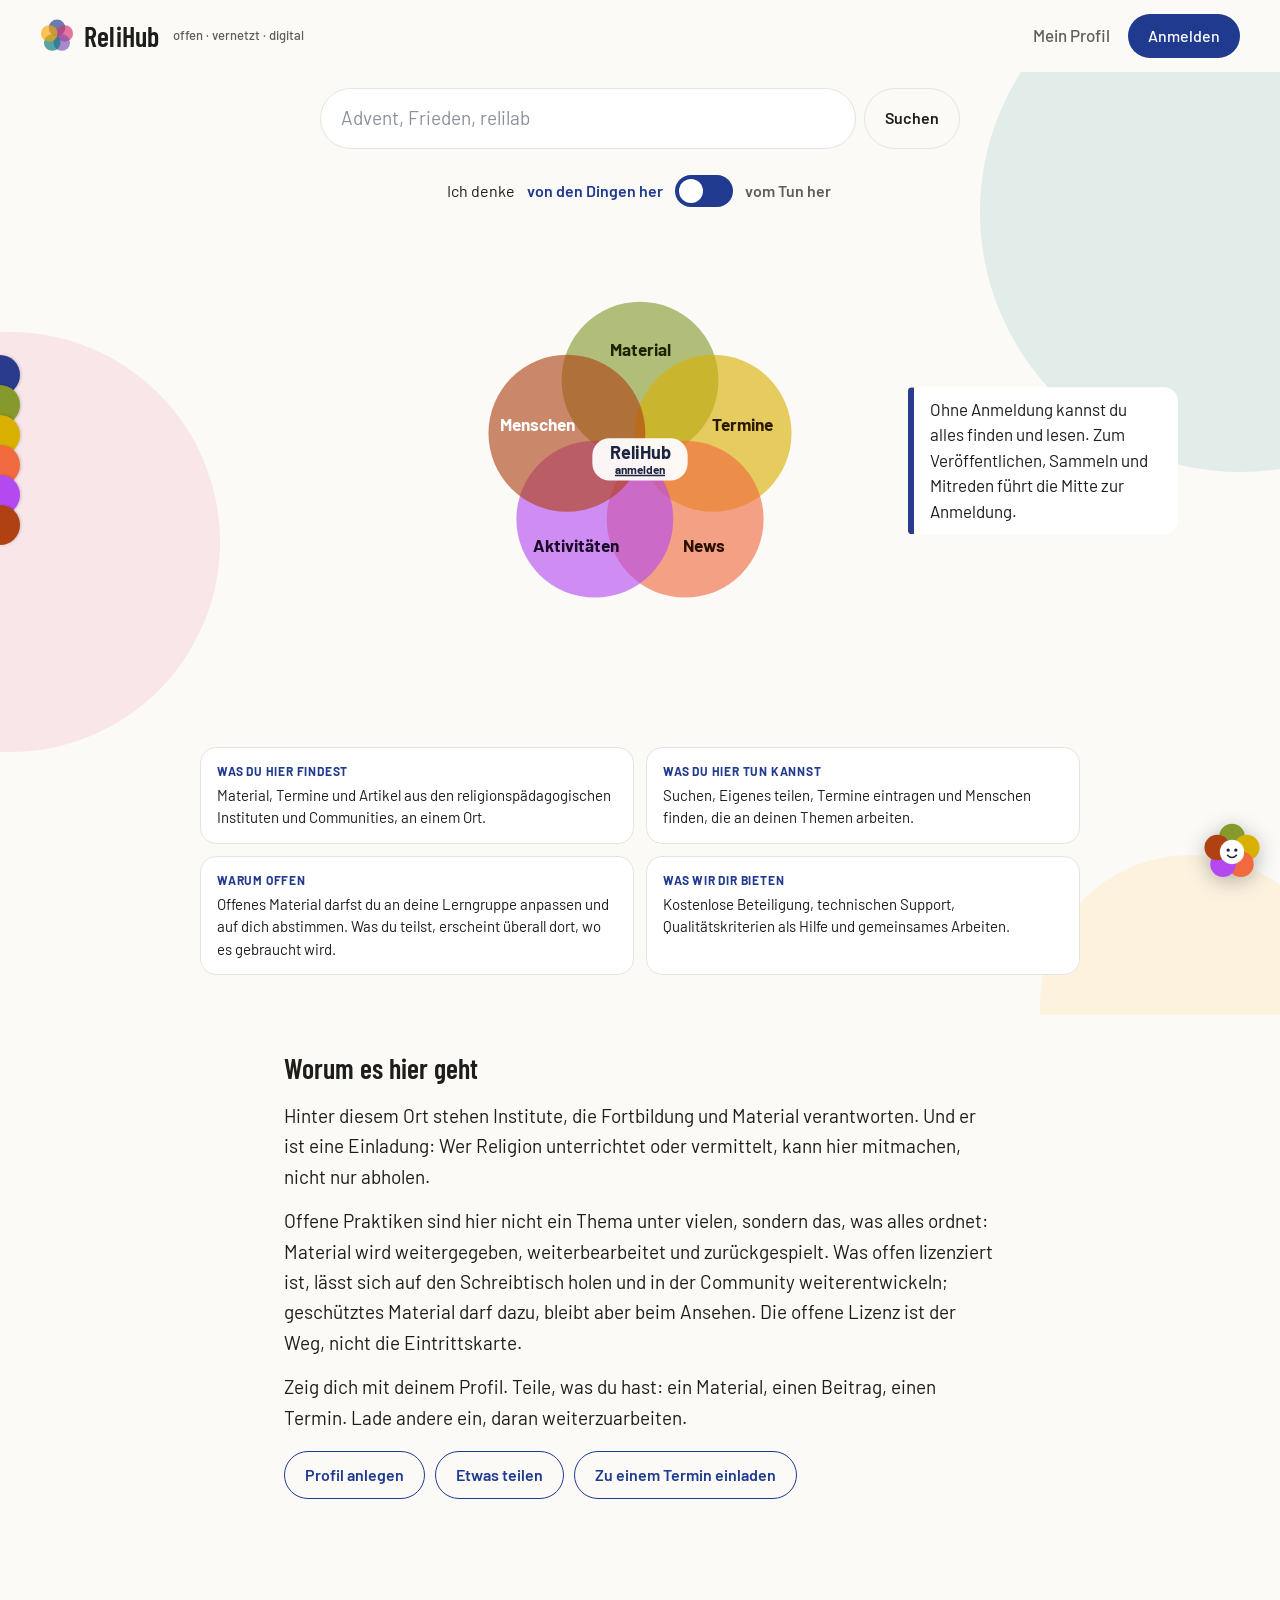
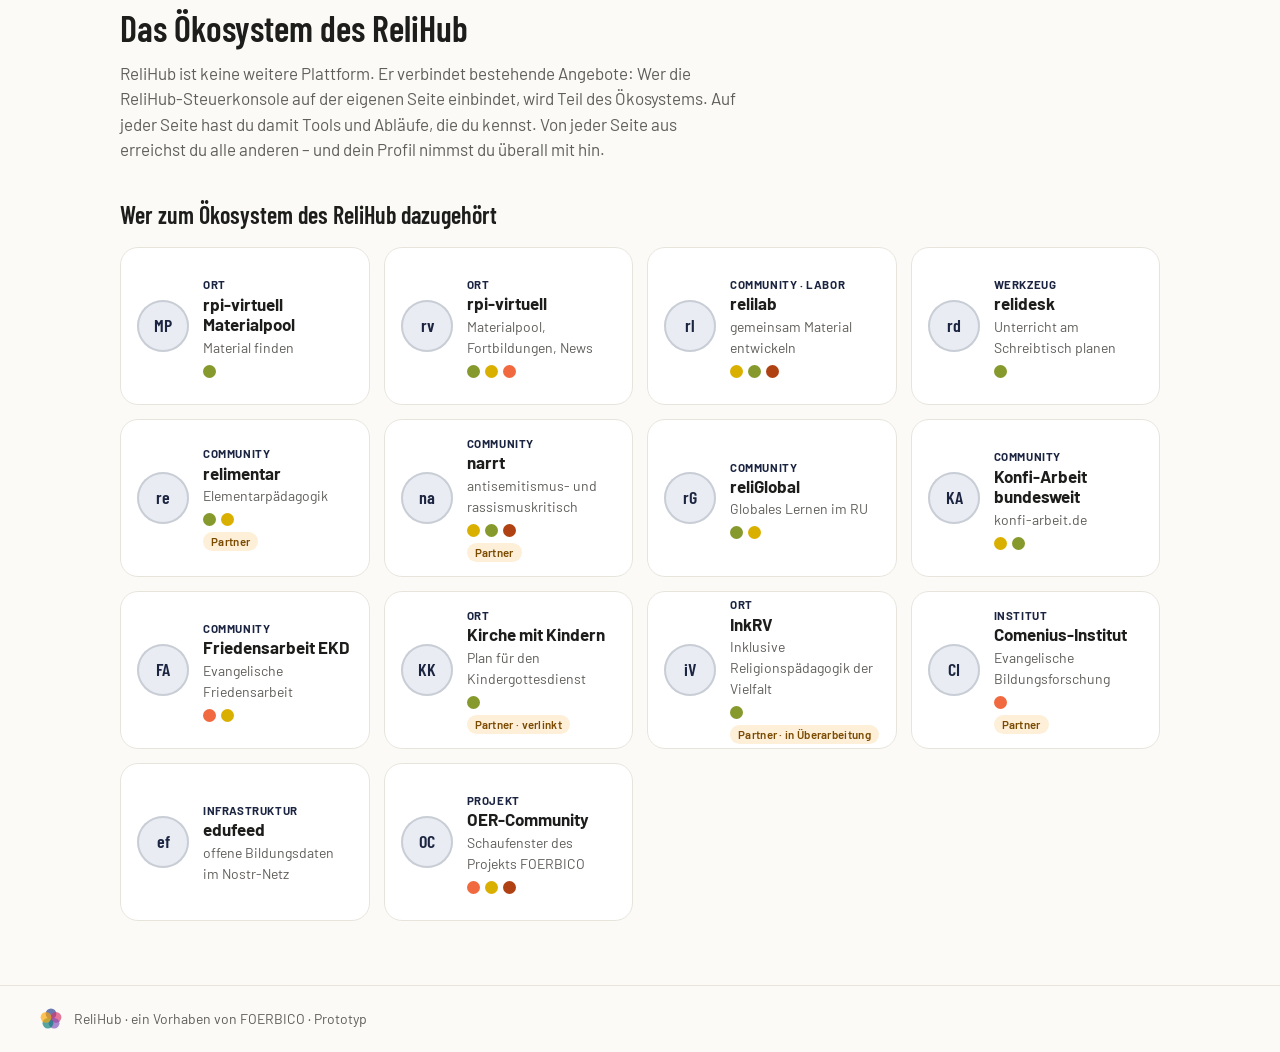
==== index.html @ af2d88a7 "Beispielprofil statt erfundener Person, Personenseite mit Über und Communities, alle Personen des Ök" ====
<!doctype html>
<html lang="de">
<head>
<meta charset="utf-8">
<meta name="viewport" content="width=device-width, initial-scale=1">
<title>ReliHub · Prototyp</title>
<link rel="preconnect" href="https://fonts.googleapis.com">
<link href="https://fonts.googleapis.com/css2?family=Barlow:wght@400;500;600&family=Barlow+Condensed:wght@500;600&family=Inter:wght@400;500;600&family=Space+Grotesk:wght@500;600;700&family=Outfit:wght@400;500;600&family=Oswald:wght@500;600&family=Roboto:wght@400;500;700&family=Roboto+Condensed:wght@400;600;700&display=swap" rel="stylesheet">
<style>
:root{
  --c-hub:#203A8F;--c-finden:#007A75;--c-erstellen:#FFA500;--c-koop:#D6336C;--c-ver:#7B4FB8;--c-profil:#203A8F;
  /* Textfarben je Bereich: mindestens 4,5:1 auf paper, card und eigenem Tint */
  --x-hub:#203A8F;--x-finden:#00605C;--x-erstellen:#8A4C00;--x-koop:#7A1A3E;--x-ver:#5A3590;
  /* Farbnavigation (ADR-0017): eine Farbe je Inhaltsart, Werte aus dem Erscheinungsbild des Instituts; x = Text auf hellem Grund, t = Tint */
  --n-ich:#2A3B8E;--n-material:#85992C;--n-termine:#DAB000;--n-menschen:#AF4112;--n-gespraeche:#B549F0;--n-news:#F1693E;
  --nx-material:#4E5B13;--nx-termine:#6B5600;--nx-menschen:#8F330B;--nx-gespraeche:#7A1FB5;--nx-news:#A63A14;
  --nt-material:#EEF1DD;--nt-termine:#FAF1CC;--nt-menschen:#F7E3DA;--nt-gespraeche:#F1E0FC;--nt-news:#FDE6DD;
  --t-hub:#E6EAF5;--t-finden:#DDF1F0;--t-erstellen:#FEEFD9;--t-koop:#FAE1EA;--t-ver:#EEE7F7;--t-profil:#E6EAF5;
  --ink:#1D1D1B;--muted:#5F5E5A;--line:#E7E4DC;--paper:#FBFAF7;--card:#FFFFFF;
  /* Lizenzpillen (Fläche plus Textfarbe, 4,5:1 auf Fläche, paper und card) */
  --lic-offen:#DDF1E3;--lic-offen-x:#14532D;--lic-geschuetzt:#E9E8E4;--lic-geschuetzt-x:#44433F;--lic-unbekannt:#FBEFC9;--lic-unbekannt-x:#6B4A00;
  /* Logik-Pillen im Fortbildungskalender: Labor (Hellton von erstellen), Institut (Hellton von finden); Text 4,5:1 auf Fläche, paper und card */
  --ka-labor:#FEEFD9;--ka-labor-text:#7A4300;--ka-institut:#DDF1F0;--ka-institut-text:#00605C;
  /* Personen: Initialen und Chips auf dem Hellton von kooperieren; Text 4,5:1 auf Fläche, paper und card */
  --pe-hell:#FAE1EA;--pe-text:#7A1A3E;
  --oz-hell:var(--t-koop);--oz-text:var(--x-koop);
  --mp:#00726D;--mp-dark:#004E4A;--mp-l1:#8FD3CE;--mp-l2:#3FA9A2;--mp-soft:#E3F2F1;
  /* rpi-virtuell.de (Blocksy-Palette: Farbe 1 Leitfarbe, Farbe 5 Hellton); Textfarbe abgedunkelt, 4,5:1 auch auf dem Hellton */
  --rv:#0072AA;--rv-x:#00669A;--rv-soft:#DFE8ED;
  /* FOERBICO-Palette (Styleguide oer.community) für das Schaufenster */
  --fo-blau:#203A8F;--fo-orange:#FFA500;--fo-titel:#002366;--fo-text:#333333;--fo-hell:#F0F8FF;--fo-kopf:#E6F2FF;--fo-rahmen:#D3D3D3;
  /* Steuerkonsole liest diese Werte; ohne sie gelten ihre eingebauten Standardfarben */
  --relihub-c-ich:var(--c-hub);--relihub-c-menschen:var(--c-koop);--relihub-c-material:var(--c-finden);--relihub-c-termine:var(--c-erstellen);--relihub-c-news:var(--c-ver);
  --relihub-x-ich:var(--x-hub);--relihub-x-menschen:var(--x-koop);--relihub-x-material:var(--x-finden);--relihub-x-termine:var(--x-erstellen);--relihub-x-news:var(--x-ver);
  --relihub-text-ich:#FFFFFF;--relihub-text-menschen:#FFFFFF;--relihub-text-communities:#FFFFFF;--relihub-text-material:#FFFFFF;--relihub-text-termine:#2B1A00;--relihub-text-news:#FFFFFF;
}
*{box-sizing:border-box}
html{scroll-behavior:smooth}
body{margin:0;background:var(--paper);color:var(--ink);font-family:Barlow,system-ui,sans-serif;font-size:17px;line-height:1.5}
a{color:inherit}
button{font:inherit}
.view{display:none}
.view.on{display:block}
.cond{font-family:"Barlow Condensed",Barlow,sans-serif}

/* ---------- ReliHub: gemeinsame Kopfzeile ---------- */
.hub-top{display:flex;align-items:center;gap:18px;padding:14px clamp(16px,4vw,40px);position:relative;z-index:20}
.brand{display:flex;align-items:center;gap:10px;text-decoration:none;font-family:"Barlow Condensed",sans-serif;font-weight:600;font-size:28px;letter-spacing:.2px}
.brand svg{width:34px;height:34px}
.brand small{font-family:Barlow,sans-serif;font-weight:500;font-size:13px;color:var(--muted);letter-spacing:0;margin-left:4px}
.hub-top .sp{flex:1}
.hub-top nav{display:flex;align-items:center;gap:18px}
.hub-top nav a{text-decoration:none;color:var(--muted);font-weight:500}
.hub-top nav a:hover{color:var(--ink)}
.hub-top nav a.btn-profil{color:#fff}
.btn{display:inline-flex;align-items:center;gap:8px;border:0;border-radius:999px;padding:10px 20px;font-weight:600;cursor:pointer;text-decoration:none;font-size:16px}
.btn-profil{background:var(--c-profil);color:#fff}
.btn-ghost{background:transparent;border:1.5px solid var(--line);color:var(--ink)}
.btn:focus-visible,a:focus-visible{outline:3px solid var(--ink);outline-offset:2px}
button:focus-visible,[tabindex]:focus-visible,a:focus-visible,.btn:focus-visible{outline:3px solid var(--ink);outline-offset:2px}

/* ---------- Ansicht 8: OER-Community (Nachbau oer.community, Hugo/PaperMod; Farben aus dem FOERBICO-Styleguide) ---------- */
#v-oercommunity{font-family:"Roboto Condensed",sans-serif;background:#fff;color:var(--fo-text);min-height:100vh}
.oc-head{background:var(--fo-kopf);border-bottom:2px solid var(--fo-orange)}
.oc-in{max-width:960px;margin:0 auto;padding:0 20px}
.oc-head .oc-in{display:flex;align-items:center;gap:18px;min-height:60px;flex-wrap:wrap}
.oc-brand{font-weight:700;font-size:22px;color:var(--fo-titel);text-decoration:none}
.oc-nav{display:flex;gap:4px;margin-left:auto;flex-wrap:wrap}
.oc-nav button{border:0;background:transparent;font:inherit;font-size:16px;color:var(--fo-titel);padding:8px 10px;cursor:pointer;border-radius:5px}
.oc-nav a{font-size:16px;color:var(--fo-titel);padding:8px 10px;border-radius:5px;text-decoration:none}
.oc-nav button:hover,.oc-nav a:hover{background:#fff}
.oc-main{padding:28px 0 40px}
.oc-sec{padding:28px 0;border-top:1px solid var(--fo-rahmen)}
.oc-sec:first-child{border-top:0}
.oc-sec h2{color:var(--fo-titel);font-size:28px;margin:0 0 16px}
.oc-start{text-align:center}
.oc-start img{width:140px;height:140px}
.oc-start h1{color:var(--fo-titel);font-size:44px;margin:10px 0 4px;letter-spacing:1px}
.oc-start h2{font-size:22px;font-weight:400;color:var(--fo-blau);margin:0 auto 18px;max-width:720px}
.oc-start p{max-width:720px;margin:0 auto 12px;line-height:1.6;font-size:17px}
.oc-btn{display:inline-block;background:var(--fo-blau);color:#fff;text-decoration:none;padding:9px 16px;border-radius:5px;font-weight:600;margin:6px 4px;border:0;font:inherit;cursor:pointer}
.oc-btn.alt{background:#fff;color:var(--fo-titel);border:1.5px solid var(--fo-orange)}
.oc-grid{display:grid;grid-template-columns:repeat(auto-fill,minmax(280px,1fr));gap:18px}
.oc-card{border:1px solid var(--fo-orange);border-radius:5px;background:#fff;overflow:hidden;display:flex;flex-direction:column}
.oc-card .img{position:relative;aspect-ratio:16/9;background:var(--fo-hell);display:grid;place-items:center;color:var(--fo-titel);font-weight:600;text-align:center;padding:8px}
.oc-card .img img{width:100%;height:100%;object-fit:cover;position:absolute;inset:0}
.oc-lic{position:absolute;right:8px;bottom:8px;background:rgba(255,255,255,.94);color:var(--fo-text);font-size:12px;border-radius:999px;padding:3px 9px;border:1px solid var(--fo-rahmen)}
.oc-card .tx{padding:14px 16px 16px;display:flex;flex-direction:column;gap:8px}
.oc-card h3{margin:0;font-size:19px;line-height:1.3}
.oc-card h3 a{color:var(--fo-titel);text-decoration:none}
.oc-card h3 a:hover{text-decoration:underline}
.oc-date{font-size:14px;color:#555555}
.oc-tags{display:flex;flex-wrap:wrap;gap:6px}
.oc-tags span{font-size:13px;background:var(--fo-hell);color:var(--fo-titel);border-radius:999px;padding:3px 9px}
.oc-card p{margin:0;line-height:1.5;font-size:15.5px}
.oc-card p a{color:var(--fo-blau)}
.oc-team{display:grid;grid-template-columns:repeat(auto-fill,minmax(230px,1fr));gap:14px}
.oc-g{margin:18px 0 10px;font-size:20px;color:var(--fo-blau)}
.oc-g a{color:inherit}
.oc-person{display:flex;gap:12px;align-items:center;border:1px solid var(--fo-rahmen);border-radius:5px;padding:10px 12px;background:#fff}
.oc-av{flex:0 0 auto;width:46px;height:46px;border-radius:50%;background:var(--fo-blau);color:#fff;display:grid;place-items:center;font-weight:700}
.oc-person b{display:block;color:var(--fo-titel)}
.oc-person small{font-size:13.5px;color:var(--fo-text);line-height:1.35}
.oc-foot{border-top:2px solid var(--fo-orange);background:var(--fo-kopf);padding:18px 0;font-size:14px;color:var(--fo-text);line-height:1.6}
.oc-foot a{color:var(--fo-titel)}
.oc-foot .hub{display:flex;align-items:center;gap:8px;margin-top:8px;color:var(--fo-titel);font-weight:600}
/* Seiten des Schaufensters (aus Events), Termine-Archiv, fehlende Bilder */
.oc-seite{max-width:760px;margin:0 auto;line-height:1.6;font-size:17px;text-align:left}
.oc-seite h1,.oc-seite h2,.oc-seite h3,.oc-seite h4{color:var(--fo-titel);line-height:1.25}
.oc-seite a{color:var(--fo-blau)}
.oc-seite img{max-width:100%;height:auto}
.oc-seite blockquote{margin:12px 0;padding:4px 14px;border-left:3px solid var(--fo-orange);background:var(--fo-hell)}
.oc-termine{list-style:none;margin:0;padding:0;display:grid;gap:8px}
.oc-termin{border:1px solid var(--fo-rahmen);border-radius:5px;padding:9px 12px;background:#fff}
.oc-termin a{color:var(--fo-blau)}
.oc-termin.vergangen{background:var(--fo-hell);color:var(--fo-text)}
#v-oercommunity .oc-vorbereitung{align-self:flex-start;font-size:13.5px;color:var(--fo-text);background:var(--fo-hell);border:1px solid var(--fo-rahmen);border-radius:4px;padding:2px 8px}
#v-oercommunity .oc-spielregeln h1{color:var(--fo-titel)}
#v-oercommunity .img-fehlt{display:inline-block;font-size:13.5px;color:var(--fo-text);background:var(--fo-hell);border-radius:4px;padding:2px 8px}
@media (max-width:640px){.oc-start h1{font-size:34px}.oc-nav{margin-left:0}}

/* ---------- Ansicht 1: Start ---------- */
.stage{position:relative;text-align:center;padding:10px 16px 40px;overflow:hidden}
.deco{position:absolute;border-radius:50%;opacity:.10;pointer-events:none}
.eyebrow{font-family:"Barlow Condensed",sans-serif;font-weight:600;letter-spacing:2px;text-transform:uppercase;font-size:15px;margin:18px 0 6px;color:var(--muted)}
.eyebrow b{color:var(--x-hub)}.eyebrow i{font-style:normal;color:var(--x-finden)}.eyebrow u{text-decoration:none;color:var(--x-koop)}
.narrativ{max-width:760px;margin:0 auto;padding:32px 24px}
.narrativ h2{font-family:"Barlow Condensed",sans-serif;font-weight:600;font-size:28px;margin:0 0 12px}
.narrativ p{font-size:19px;line-height:1.6;margin:0 0 14px}
.narrativ .einladung{display:flex;flex-wrap:wrap;gap:10px;margin-top:18px}
.narrativ .einladung .btn{border-color:var(--c-hub);color:var(--x-hub)}
.stage h1{font-family:"Barlow Condensed",sans-serif;font-weight:600;font-size:clamp(32px,4.6vw,52px);line-height:1.05;margin:0 auto;max-width:20ch}
.flower-wrap{display:flex;justify-content:center;padding:124px 0 366px}   /* unten Raum für den Stiel mit den Orten (ADR-0014) */
.explain{max-width:620px;margin:0 auto;text-align:left;background:var(--card);border:1px solid var(--line);border-radius:22px;padding:22px 24px 22px 24px;display:flex;gap:18px;align-items:flex-start;min-height:132px;transition:border-color .25s}
.explain .ic{flex:0 0 auto;width:58px;height:58px}
.explain .fn{font-family:"Barlow Condensed",sans-serif;font-weight:600;font-size:15px;letter-spacing:1.5px;text-transform:uppercase;margin:0}
.explain h2{font-family:"Barlow Condensed",sans-serif;font-weight:600;font-size:30px;line-height:1.1;margin:2px 0 6px}
.explain p{margin:0 0 14px;color:#3D3D3A}
.explain .acts{display:flex;flex-wrap:wrap;gap:10px;align-items:center}
.explain .acts .modus{margin-left:auto}
.explain .hint{font-size:14px;color:var(--muted)}
.explain.anim{animation:pop .28s cubic-bezier(.3,1.3,.5,1)}
/* ---------- Startseite: Themenfeld und Vorschau, vier plus ich (ADR-0010) ---------- */
.st-sicht{position:relative;z-index:1;display:flex;flex-wrap:wrap;align-items:center;justify-content:center;gap:6px;margin:6px auto 14px;font-size:14px;color:var(--muted)}
.st-themen{position:relative;z-index:1;max-width:460px;margin:18px auto 0;text-align:left}
.st-themen label{display:block;font-weight:600;font-size:15px;margin:0 0 6px;color:var(--x-hub)}
.st-themen-zeile{display:flex;gap:8px}
.st-themen input{flex:1;min-width:0;font:inherit;padding:10px 14px;border:1.5px solid var(--line);border-radius:999px;background:var(--card);color:var(--ink)}
.st-themen input:focus-visible{outline:3px solid var(--c-hub);outline-offset:2px}
.st-chips{display:flex;flex-wrap:wrap;gap:6px;margin:8px 0 0;min-height:0}
.st-chip{font:inherit;font-size:14px;font-weight:600;border:0;border-radius:999px;padding:4px 10px;background:var(--t-hub);color:var(--x-hub);cursor:pointer}
.st-chip:focus-visible{outline:3px solid var(--c-hub);outline-offset:2px}
.explain .st-kopf{font-size:14px;font-weight:600;color:var(--muted);margin:0 0 8px}
.st-vor{display:grid;grid-template-columns:repeat(4,minmax(0,1fr));gap:10px;margin:0 0 16px}
.st-eintrag{display:flex;flex-direction:column;align-items:center;gap:6px;text-align:center;text-decoration:none;color:var(--ink);font-size:13px;line-height:1.25;border-radius:12px;padding:6px 4px}
.st-eintrag:hover{background:var(--paper)}
.st-eintrag:focus-visible{outline:3px solid var(--c-hub);outline-offset:2px}
.st-eintrag b{font-weight:600;display:-webkit-box;-webkit-line-clamp:3;-webkit-box-orient:vertical;overflow:hidden;overflow-wrap:anywhere}
.st-bild{position:relative;display:grid;place-items:center;width:56px;height:56px;overflow:hidden;flex:0 0 auto;background:hsl(var(--oz-h,330) 55% 88%);color:hsl(var(--oz-h,330) 60% 20%);font-family:"Barlow Condensed",sans-serif;font-weight:600;font-size:21px}
.st-bild img{position:absolute;inset:0;width:100%;height:100%;object-fit:cover}
.st-person .st-bild{border-radius:50%}
.st-community .st-bild{clip-path:polygon(50% 0,100% 25%,100% 75%,50% 100%,0 75%,0 25%)}
.st-event .st-bild,.st-material .st-bild{border-radius:6px}
/* Graustufen: dunkel = später gedacht, hell = gewollt und noch nicht gebaut; das Wort am Knopf sagt es (bald, später) */
.st-wort{display:inline-block;margin-left:6px;padding:1px 8px;border-radius:999px;background:#E4E7EC;color:#2B2F36;font-size:12px;font-weight:700;letter-spacing:.3px;vertical-align:1px}
.st-spaeter .st-wort{background:#5F6672;color:#FFFFFF}
.btn.st-spaeter{border-color:#5F6672;color:#454B55}
.btn.st-offen{border-color:#8A919C;color:#454B55}
.st-marke{display:inline-flex;align-items:center;gap:6px;font-size:13px;font-weight:600;border-radius:999px;padding:3px 10px}
.st-marke.st-spaeter{background:#5F6672;color:#FFFFFF}
.st-marke.st-offen{background:#C9CED6;color:#2B2F36}
@media (max-width:640px){.st-vor{grid-template-columns:repeat(2,minmax(0,1fr))}}
@keyframes pop{from{opacity:0;transform:translateY(6px) scale(.98)}to{opacity:1;transform:none}}
.badge-lock{display:inline-flex;align-items:center;gap:6px;font-size:13px;font-weight:600;color:var(--c-profil);background:var(--t-profil);border-radius:999px;padding:3px 10px}

.partners{padding:56px clamp(16px,4vw,40px) 64px;max-width:1120px;margin:0 auto}
.partners h2{font-family:"Barlow Condensed",sans-serif;font-weight:600;font-size:36px;margin:0 0 6px}
.partners>p{color:var(--muted);margin:0 0 26px;max-width:62ch}
.pgrid{display:grid;grid-template-columns:repeat(auto-fit,minmax(min(100%,240px),1fr));gap:14px}
.partners h3{font-family:"Barlow Condensed",sans-serif;font-weight:600;font-size:24px;margin:34px 0 14px}
.pcard{position:relative;display:block;height:158px;perspective:900px;text-decoration:none;color:inherit;cursor:pointer;outline:0}
.pin{position:absolute;inset:0;transition:transform .55s cubic-bezier(.3,.9,.4,1);transform-style:preserve-3d}
.pcard:hover .pin,.pcard:focus-visible .pin,.pcard.flip .pin{transform:rotateY(180deg)}
.pface{position:absolute;inset:0;backface-visibility:hidden;-webkit-backface-visibility:hidden;border-radius:18px;border:1px solid var(--line);background:var(--card);padding:16px;display:flex;gap:14px;align-items:center}
.pback{transform:rotateY(180deg);flex-direction:column;align-items:stretch;justify-content:space-between;gap:4px;padding:12px 16px 10px;background:var(--bk);border-color:transparent;color:var(--bt)}
.pback p{margin:0;font-size:13.5px;line-height:1.38}
.pback em{align-self:flex-end;font-style:normal;font-size:13px;font-weight:600;opacity:.9}
.pcard .cc{flex:0 0 auto;width:52px;height:52px;border-radius:50%;display:grid;place-items:center;font-family:"Barlow Condensed",sans-serif;font-weight:600;font-size:18px;background:#E9ECF2;color:#1B2440;box-shadow:inset 0 0 0 2px #C9CED6}
/* Ein Ort trägt keine Inhaltsfarbe. Was er ist, steht in Worten; was er beiträgt, zeigen die Punkte in den Farben der Inhaltsarten (ADR-0017) */
.pcard .bringt{display:flex;gap:5px;margin-top:7px}
.pcard .bringt i{width:13px;height:13px;border-radius:50%;background:var(--c)}
.pcard .art{display:block;margin-top:3px;font-size:11.5px;font-weight:700;letter-spacing:.6px;text-transform:uppercase;color:#1B2440}
.pcard .cc-logo{position:relative;overflow:hidden}
.pcard .cc-logo img{position:absolute;inset:0;width:100%;height:100%;object-fit:contain;background:#fff}
.pcard b{display:block;font-size:17px;line-height:1.2;hyphens:auto;overflow-wrap:anywhere}
.pcard small{display:block;font-size:14px;color:var(--muted);margin-top:2px}
.pcard .tag{display:inline-block;margin-top:6px;font-size:11.5px;font-weight:600;letter-spacing:.3px;border-radius:999px;padding:1px 8px;background:var(--t-erstellen);color:#7A4A00}
@media (prefers-reduced-motion:reduce){.pin{transition:none}}
.hub-foot{border-top:1px solid var(--line);padding:22px clamp(16px,4vw,40px);color:var(--muted);font-size:14px;display:flex;gap:12px;align-items:center;flex-wrap:wrap}
/* Datenstand je Ansicht (ADR-0006): live, Stand vom … oder Nachbau; in Instanzen in deren Fußfarbe */
.stand{font-size:13px;color:var(--muted);margin:0 0 12px;padding:0 clamp(16px,4vw,40px)}
#v-materialpool .stand{color:#5A6B69}
#v-relilab .stand{color:#5F6670;margin-top:8px}
#v-relidesk .stand{color:var(--rd-head);margin-top:8px}
#v-oercommunity .stand{color:var(--fo-text);max-width:960px;margin:10px auto 0;padding:0 20px}

/* ---------- Ansicht 2: Profil ---------- */
.dash{max-width:1180px;margin:0 auto;padding:6px clamp(16px,4vw,40px) 60px}
.hello{position:relative;display:flex;gap:22px;align-items:center;background:var(--card);border:1px solid var(--line);border-radius:26px;padding:24px 26px;overflow:hidden;margin-bottom:22px}
.hello .av{flex:0 0 auto;width:84px;height:84px;border-radius:50%;background:var(--c-profil);color:#fff;display:grid;place-items:center;font-family:"Barlow Condensed",sans-serif;font-weight:600;font-size:34px;position:relative;z-index:1}
.hello h1{font-family:"Barlow Condensed",sans-serif;font-weight:600;font-size:38px;line-height:1.05;margin:0}
.hello p{margin:4px 0 12px;color:var(--muted)}
.chips{display:flex;flex-wrap:wrap;gap:8px;align-items:center}
.chip{display:inline-flex;align-items:center;gap:7px;border-radius:999px;padding:4px 12px 4px 8px;font-size:14px;font-weight:500;background:var(--t-profil);color:#1B2F73}
.chip i{width:10px;height:10px;border-radius:50%;background:var(--c-profil);display:inline-block}
.chip.add{background:transparent;border:1.5px dashed #b9c3e2;color:var(--c-profil);padding:3px 12px;cursor:pointer}
.hello .ring{position:absolute;border-radius:50%;opacity:.12;pointer-events:none}
.cols{display:grid;grid-template-columns:minmax(0,1.65fr) minmax(0,1fr);gap:22px;align-items:start}
.panel{background:var(--card);border:1px solid var(--line);border-radius:22px;padding:20px 22px;margin-bottom:22px}
.panel h2{display:flex;flex-wrap:wrap;align-items:center;gap:6px 10px;font-family:"Barlow Condensed",sans-serif;font-weight:600;font-size:26px;margin:0 0 14px}
.panel h2 svg{width:30px;height:30px;flex:0 0 auto}
.panel h2 .more{margin-left:auto;font-family:Barlow,sans-serif;font-size:14px;font-weight:600;text-decoration:none;color:var(--muted)}
.panel h2 .more:hover{color:var(--ink)}
.mat{display:flex;gap:14px;padding:12px 0;border-top:1px solid var(--line)}
.mat:first-of-type{border-top:0}
.mat .th{flex:0 0 auto;width:56px;height:56px;border-radius:50%;display:grid;place-items:center;background:var(--t-finden);color:var(--x-finden)}
.mat .th svg{width:26px;height:26px}
.mat b{display:block;font-size:17px;line-height:1.3}
.mat .meta{font-size:14px;color:var(--muted);margin:2px 0 6px}
.why{display:inline-flex;align-items:center;gap:6px;font-size:13px;font-weight:500;color:#1B2F73;background:var(--t-profil);border-radius:999px;padding:2px 10px}
.why i{width:8px;height:8px;border-radius:50%;background:var(--c-profil)}
.src{font-size:13px;color:var(--x-finden);font-weight:600;margin-left:8px;text-decoration:none}
.news{display:flex;gap:12px;padding:12px 0;border-top:1px solid var(--line)}
.news:first-of-type{border-top:0}
.news .who{flex:0 0 auto;width:42px;height:42px;border-radius:50%;display:grid;place-items:center;color:#fff;font-weight:600;font-size:14px}
.news p{margin:0;font-size:16px}
.news small{color:var(--muted);font-size:13px}
.comm{display:grid;grid-template-columns:repeat(auto-fill,minmax(112px,1fr));gap:14px 10px}
.cm{text-align:center;cursor:pointer}
.cm .cir{position:relative;width:76px;height:76px;margin:0 auto 6px;border-radius:50%;display:grid;place-items:center;font-family:"Barlow Condensed",sans-serif;font-weight:600;font-size:21px;color:#fff;background:var(--c-koop)}
.cm .cir em{position:absolute;right:-2px;top:-2px;background:#fff;color:var(--c-koop);border:2px solid var(--c-koop);border-radius:999px;font-style:normal;font-family:Barlow,sans-serif;font-size:12px;font-weight:600;padding:0 6px;line-height:18px}
.cm b{display:block;font-size:15px;line-height:1.2}
.cm span{font-size:12.5px;color:var(--muted)}
.ev{display:flex;gap:12px;padding:10px 0;border-top:1px solid var(--line);align-items:center}
.ev:first-of-type{border-top:0}
.ev .date{flex:0 0 auto;width:54px;height:54px;border-radius:50%;background:var(--t-finden);color:var(--x-finden);display:grid;place-items:center;text-align:center;line-height:1;font-family:"Barlow Condensed",sans-serif;font-weight:600}
.ev .date b{display:block;font-size:22px}.ev .date small{font-size:12px;letter-spacing:1px}
.ev .tx b{display:block;font-size:16px;line-height:1.25}
.ev .tx span{font-size:13.5px;color:var(--muted)}
.work{display:flex;gap:12px;align-items:center;padding:10px 12px;border-radius:16px;background:var(--t-erstellen);margin-bottom:10px;cursor:pointer}
.work .ic{flex:0 0 auto;width:44px;height:44px;border-radius:50%;background:var(--c-erstellen);display:grid;place-items:center;color:#2B1A00}
.work .ic svg{width:22px;height:22px}
.work b{display:block;font-size:16px;line-height:1.2}
.work span{font-size:13.5px;color:#6B4A12}

/* ---------- Ansicht 3: Materialpool (Nachbau) ---------- */
#v-materialpool{font-family:Inter,system-ui,sans-serif;background:#fff;color:#1B2B2A;font-size:16px}
.mp-head{position:sticky;top:0;z-index:30;background:var(--mp);color:#fff;display:flex;align-items:center;gap:8px;padding:12px clamp(16px,4vw,40px)}
.mp-brand{display:flex;align-items:center;gap:10px;text-decoration:none;color:#fff;font-family:"Space Grotesk",sans-serif;font-weight:600;font-size:22px}
.mp-brand svg{width:24px;height:24px}
.mp-head .sp{flex:1}
.mp-nav{display:flex;align-items:center;gap:4px}
.mp-nav a{display:flex;align-items:center;gap:7px;color:#fff;text-decoration:none;font-size:15px;font-weight:500;padding:8px 10px;border-radius:10px}
.mp-nav a:hover{background:rgba(255,255,255,.12)}
.mp-nav svg{width:20px;height:20px}
.mp-hub{display:flex;align-items:center;gap:8px;margin-left:10px;padding-left:14px;border-left:1px solid rgba(255,255,255,.28)}
.mp-hub .back{width:46px;height:46px;border-radius:50%;background:#fff;display:grid;place-items:center}
.mp-hub small{font-size:12px;line-height:1.15;color:#CDEBE8;max-width:62px}
.mp-hero{background:var(--mp);color:#fff;padding:36px clamp(16px,4vw,40px) 52px}
.mp-in{max-width:1100px;margin:0 auto}
.mp-hero h1{font-family:"Space Grotesk",sans-serif;font-weight:600;font-size:clamp(34px,5vw,56px);line-height:1.08;margin:0 0 18px;letter-spacing:-.5px}
.mp-hero h1 span{display:block;color:#B8E3DF;transition:opacity .35s}
.mp-hero .sub{font-size:clamp(18px,2vw,21px);margin:0 0 26px;color:#E6F5F3}
.mp-pre{display:none;align-items:center;gap:10px;flex-wrap:wrap;background:rgba(255,255,255,.12);border:1px solid rgba(255,255,255,.28);border-radius:12px;padding:10px 14px;margin:0 0 16px;font-size:15px}
.mp-pre.on{display:flex}
.mp-pre .tg{background:#fff;color:var(--mp-dark);border-radius:999px;padding:2px 10px;font-weight:600;font-size:14px}
.mp-pre button{margin-left:auto;background:transparent;border:0;color:#fff;cursor:pointer;font-size:14px;text-decoration:underline}
.mp-search{display:flex;align-items:center;gap:10px;background:#fff;border-radius:10px;padding:8px 8px 8px 18px;max-width:760px}
.mp-search svg{width:24px;height:24px;color:#5A6B69;flex:0 0 auto}
.mp-search input{flex:1;border:0;outline:0;font:inherit;font-size:18px;color:#1B2B2A;min-width:0}
.mp-search button{background:var(--mp-dark);color:#fff;border:0;border-radius:8px;padding:12px 26px;font-weight:600;font-size:17px;cursor:pointer}
.mp-label{color:#B8E3DF;font-size:16px;margin:26px 0 12px}
.mp-tags{display:flex;flex-wrap:wrap;gap:12px}
.mp-tags a{display:inline-block;padding:9px 20px;border-radius:999px;border:1.5px solid rgba(255,255,255,.35);background:rgba(255,255,255,.08);color:#fff;text-decoration:none;font-weight:500}
.mp-tags a:hover{background:rgba(255,255,255,.18)}
.mp-sec{padding:44px clamp(16px,4vw,40px) 10px}
.mp-sec h2{font-family:"Space Grotesk",sans-serif;font-weight:600;font-size:32px;margin:0 0 22px;letter-spacing:-.3px}
.ages{display:grid;grid-template-columns:repeat(4,minmax(0,1fr));gap:14px}
.ages a{display:flex;align-items:center;justify-content:space-between;min-height:110px;border-radius:12px;padding:0 26px;text-decoration:none;font-family:"Space Grotesk",sans-serif;font-weight:600;font-size:24px}
.ages a:nth-child(1){background:var(--mp-l1);color:#06302D}
.ages a:nth-child(2){background:var(--mp-l2);color:#06302D}
.ages a:nth-child(3){background:var(--mp);color:#fff}
.ages a:nth-child(4){background:var(--mp-dark);color:#fff}
.reco{display:grid;grid-template-columns:minmax(0,1fr) minmax(0,1.3fr);border:1px solid #D8E6E4;border-left:6px solid var(--mp);border-radius:12px;overflow:hidden}
.reco .img{background:var(--mp-soft);display:grid;place-items:center;min-height:240px;color:#2F6F6A}
.reco .img svg{width:64px;height:64px}
.reco .tx{padding:28px 32px}
.reco .ey{color:var(--mp);font-weight:600;margin:0 0 6px}
.reco h3{font-family:"Space Grotesk",sans-serif;font-weight:600;font-size:36px;margin:0 0 10px}
.reco p{color:#36504D;margin:0 0 16px}
.reco .ln{display:flex;flex-wrap:wrap;gap:22px}
.reco .ln a{color:var(--mp);font-weight:600;text-decoration:none}
.mp-list{display:grid;grid-template-columns:repeat(auto-fill,minmax(min(100%,320px),1fr));gap:14px}
.mp-card{border:1px solid #D8E6E4;border-radius:12px;padding:18px 20px;background:#fff}
a.mp-card{display:block;text-decoration:none;color:inherit}
a.mp-card:hover{border-color:var(--mp)}
.mp-card .lic{display:inline-block;margin-top:10px;border-radius:999px;padding:2px 10px;font-size:13px;font-weight:600}
.mp-card .lic-offen{background:var(--lic-offen);color:var(--lic-offen-x)}
.mp-card .lic-geschuetzt{background:var(--lic-geschuetzt);color:var(--lic-geschuetzt-x)}
.mp-card .lic-unbekannt{background:var(--lic-unbekannt);color:var(--lic-unbekannt-x)}
/* Fortbildungskalender */
#v-fortbildungen{font-family:Inter,system-ui,sans-serif;background:#fff;color:#1B2B2A;font-size:16px}
#v-fortbildungen .stand{color:#5A6B69}
.ka-in{max-width:1100px;margin:0 auto;padding:0 clamp(16px,4vw,40px)}
.ka-in h1{font-family:"Space Grotesk",sans-serif;font-weight:600;font-size:clamp(30px,4.5vw,44px);line-height:1.1;margin:18px 0 8px;color:var(--c-finden)}
.ka-in .sub{margin:0 0 20px;color:#36504D;max-width:68ch}
.ka-chips{display:flex;flex-wrap:wrap;gap:8px;align-items:center;margin:0 0 14px;padding:0;border:0}
.ka-chips legend{font-size:14px;font-weight:600;color:#36504D;padding:0;margin-bottom:6px}
.ka-chips button{font:inherit;font-size:14px;font-weight:600;color:#1B2B2A;background:var(--card);border:2px solid #9DB8B5;border-radius:999px;padding:6px 14px;min-height:44px;cursor:pointer}
.ka-chips button[aria-pressed="true"]{border-color:var(--c-finden);box-shadow:0 0 0 2px var(--c-finden);background:var(--t-finden)}
.ka-chips button:focus-visible,.ka-act button:focus-visible,.ka-tools button:focus-visible{outline:3px solid var(--ink);outline-offset:2px}
.ka-filter{display:grid;grid-template-columns:repeat(auto-fit,minmax(min(100%,240px),1fr));gap:14px;margin:0 0 18px}
.ka-filter label{display:flex;flex-direction:column;gap:4px;font-size:14px;font-weight:600;color:#36504D}
.ka-filter select,.ka-filter input{font:inherit;font-weight:400;color:#1B2B2A;background:var(--card);border:1px solid #9DB8B5;border-radius:8px;padding:9px 10px;min-height:44px}
.ka-filter select:focus-visible,.ka-filter input:focus-visible{outline:3px solid var(--ink);outline-offset:2px}
.ka-tools{display:flex;flex-wrap:wrap;gap:8px;margin:0 0 8px}
.ka-tools button,.ka-act button{font:inherit;font-size:14px;font-weight:600;color:#fff;background:var(--c-finden);border:0;border-radius:8px;padding:8px 14px;min-height:44px;cursor:pointer}
.ka-act button{color:var(--x-finden);background:var(--card);border:1px solid #9DB8B5}
.ka-month{font-family:"Space Grotesk",sans-serif;font-size:20px;margin:26px 0 6px;color:var(--x-finden);border-bottom:2px solid var(--t-finden);padding-bottom:4px}
.ka-ev{display:grid;grid-template-columns:130px minmax(0,1fr);gap:4px 16px;padding:14px 0;border-bottom:1px solid var(--line)}
.ka-ev time{font-weight:600;font-size:14px;color:#36504D}
.ka-ev h3{font-size:17px;line-height:1.35;margin:0 0 4px}
.ka-ev h3 a{color:var(--x-finden)}
.ka-meta{margin:0 0 4px;font-size:14px;color:#36504D}
.ka-merk{margin:0 0 8px;font-size:13px;color:#4A5D5B}
.ka-merk span+span::before{content:" · "}
.ka-pill{display:inline-block;border-radius:999px;padding:1px 10px;font-size:13px;font-weight:600;margin-left:6px}
.ka-logik-labor{background:var(--ka-labor);color:var(--ka-labor-text)}
.ka-logik-institut{background:var(--ka-institut);color:var(--ka-institut-text)}
.ka-act{display:flex;flex-wrap:wrap;gap:8px}
@media (max-width:560px){.ka-ev{grid-template-columns:minmax(0,1fr)}}
/* Personen und Person (Hellton von kooperieren, Text 4,5:1 auf Fläche, paper und card) */
#v-personen,#v-person{font-family:Inter,system-ui,sans-serif;background:#fff;color:#1B2B2A;font-size:16px}
#v-personen .stand,#v-person .stand{color:#5A6B69}
.pe-in{max-width:1100px;margin:0 auto;padding:0 clamp(16px,4vw,40px) 24px}
.pe-in h1{font-family:"Space Grotesk",sans-serif;font-weight:600;font-size:clamp(30px,4.5vw,44px);line-height:1.1;margin:18px 0 8px;color:var(--x-koop)}
.pe-in .sub{margin:0 0 20px;color:#36504D;max-width:68ch}
.pe-in h2{font-family:"Space Grotesk",sans-serif;font-size:20px;margin:26px 0 10px;color:var(--x-koop)}
.pe-satz{margin:0 0 16px;padding:12px 16px;border-radius:10px;background:var(--pe-hell);color:var(--pe-text);max-width:68ch}
.pe-liste{display:grid;grid-template-columns:repeat(auto-fill,minmax(min(100%,300px),1fr));gap:14px;margin:0 0 12px}
.pe-card{display:flex;gap:14px;align-items:flex-start;border:1px solid var(--line);border-radius:12px;padding:16px 18px;background:var(--card);overflow-wrap:anywhere}
.pe-card b{display:block;font-family:"Space Grotesk",sans-serif;font-size:17px;line-height:1.3;margin-bottom:4px}
.pe-card p{margin:0 0 6px;font-size:14.5px;color:#36504D}
.pe-card small,.pe-kopf small{display:block;font-size:14px;color:#4A5D5B}
.pe-av{position:relative;flex:0 0 64px;width:64px;height:64px;border-radius:50%;overflow:hidden;display:grid;place-items:center;background:var(--pe-hell);color:var(--pe-text);font-weight:700;font-size:20px}
.pe-av.gross{flex-basis:96px;width:96px;height:96px;font-size:30px}
.pe-av img{position:absolute;inset:0;width:100%;height:100%;object-fit:cover}
.pe-chips{display:flex;flex-wrap:wrap;gap:6px;margin:6px 0}
.pe-chips span{border-radius:999px;padding:1px 10px;font-size:13px;font-weight:600;background:var(--pe-hell);color:var(--pe-text)}
.pe-act{display:flex;flex-wrap:wrap;gap:10px;align-items:center;margin-top:10px}
.pe-btn{display:inline-flex;align-items:center;min-height:44px;padding:8px 16px;border-radius:8px;background:var(--x-koop);color:#fff;font-weight:600;font-size:14px;text-decoration:none}
.pe-btn:focus-visible,.pe-in a:focus-visible{outline:3px solid var(--ink);outline-offset:2px}
.pe-folgen{display:inline-flex;flex-direction:column;gap:2px}
.pe-folgen button{font:inherit;font-size:14px;font-weight:600;min-height:44px;padding:8px 16px;border-radius:8px;border:1px solid #9DB8B5;background:#F1F4F3;color:#4A5D5B;cursor:not-allowed}
.pe-hinweis{margin:18px 0 8px;font-size:14px;color:#4A5D5B;max-width:68ch}
.pe-hinweis code{overflow-wrap:anywhere}
.pe-kopf{display:flex;gap:20px;align-items:flex-start;margin:0 0 8px}
.pe-kopf h1{margin-top:0}
.pe-suche{display:flex;align-items:center;gap:10px;margin:0 0 16px}
.pe-suche label{font-weight:600}
.pe-suche input{font:inherit;padding:9px 14px;border:1.5px solid var(--line);border-radius:999px;min-width:min(100%,280px)}
.pe-card[hidden]{display:none}
.pe-about{margin:0 0 8px;max-width:68ch;color:#36504D}
.pe-ueber .pe-about{font-size:17px;white-space:pre-line}
.pe-zeile{display:flex;flex-wrap:wrap;align-items:center;gap:6px;margin:8px 0}
.pe-zeile span{font-size:14px;color:var(--muted);margin-right:4px}
.pe-zeile i,.pe-zeile a{font-style:normal;font-size:14px;font-weight:600;border-radius:999px;padding:3px 12px;background:var(--c);color:var(--t);text-decoration:none}
.pe-zeile a:focus-visible{outline:3px solid #1B2440;outline-offset:2px}
.pe-pubs{display:grid;grid-template-columns:repeat(auto-fill,minmax(min(100%,300px),1fr));gap:14px}
.pe-leer{margin:0;color:#4A5D5B}
@media (max-width:560px){.pe-kopf{flex-direction:column}.pe-card{flex-direction:column}}
/* Sammlung */
#v-sammlung{font-family:Inter,system-ui,sans-serif;background:#fff;color:#1B2B2A;font-size:16px}
#v-sammlung .stand{color:#5A6B69}
.sa-in{max-width:1100px;margin:0 auto;padding:0 clamp(16px,4vw,40px)}
.sa-in h1{font-family:"Space Grotesk",sans-serif;font-weight:600;font-size:clamp(30px,4.5vw,44px);line-height:1.1;margin:18px 0 8px;color:var(--c-finden)}
.sa-in .sub{margin:0 0 22px;color:#36504D;max-width:62ch}
.sa-filter{display:grid;grid-template-columns:repeat(auto-fit,minmax(min(100%,220px),1fr));gap:14px;margin:0 0 20px}
.sa-filter label{display:flex;flex-direction:column;gap:4px;font-size:14px;font-weight:600;color:#36504D}
.sa-filter select,.sa-filter input{font:inherit;font-weight:400;color:#1B2B2A;background:var(--card);border:1px solid #9DB8B5;border-radius:8px;padding:9px 10px;min-height:44px}
.sa-filter select:focus-visible,.sa-filter input:focus-visible{outline:3px solid var(--ink);outline-offset:2px}
.sa-lic{display:flex;flex-wrap:wrap;gap:8px;align-items:center;margin:0 0 20px;padding:0;border:0}
.sa-lic legend{font-size:14px;font-weight:600;color:#36504D;padding:0;margin-bottom:6px}
.sa-lic button{font:inherit;font-size:13px;font-weight:600;border:2px solid transparent;border-radius:999px;padding:6px 14px;min-height:36px;cursor:pointer}
.sa-lic button.lic-offen{background:var(--lic-offen);color:var(--lic-offen-x)}
.sa-lic button.lic-geschuetzt{background:var(--lic-geschuetzt);color:var(--lic-geschuetzt-x)}
.sa-lic button.lic-unbekannt{background:var(--lic-unbekannt);color:var(--lic-unbekannt-x)}
.sa-lic button.lic-alle{background:var(--card);color:#1B2B2A;border-color:#9DB8B5}
.sa-lic button[aria-pressed="true"]{border-color:var(--c-finden);box-shadow:0 0 0 2px var(--c-finden)}
.sa-lic button:focus-visible{outline:3px solid var(--ink);outline-offset:2px}
.sa-aus{display:flex;flex-wrap:wrap;gap:10px;margin:0 0 14px}
.sa-aus button,.sa-copy{font:inherit;font-weight:600;font-size:15px;color:#fff;background:var(--c-finden);border:0;border-radius:8px;padding:9px 16px;min-height:44px;cursor:pointer}
.sa-aus button:focus-visible,.sa-copy:focus-visible{outline:3px solid var(--ink);outline-offset:2px}
.sa-aus button:disabled,.sa-abo button:disabled{background:#D9DEDD;color:#4A5A58;cursor:not-allowed}
.sa-box{border:1px solid #D8E6E4;border-radius:12px;padding:14px 18px;margin:0 0 14px;background:var(--card)}
.sa-box summary{cursor:pointer;font-weight:600;color:var(--c-finden)}
.sa-box summary:focus-visible{outline:3px solid var(--ink);outline-offset:2px}
.sa-box pre{white-space:pre-wrap;word-break:break-word;background:#F3F7F6;border-radius:8px;padding:10px 12px;font-size:13px;margin:8px 0}
.sa-box p{margin:8px 0;color:#36504D;font-size:14px}
.mp-zu-sa{display:inline-block;margin-top:16px;color:#fff;font-weight:600;text-decoration:underline}
.mp-card b{display:block;font-family:"Space Grotesk",sans-serif;font-weight:600;font-size:18px;line-height:1.3;color:var(--mp-dark);margin-bottom:6px}
.mp-card span{font-size:14px;color:#5A6B69}
.mp-detail{max-width:900px;margin:0 auto;padding:24px clamp(16px,4vw,40px) 40px}
.mp-detail[hidden]{display:none}
#v-materialpool.detail .mp-hero,#v-materialpool.detail .mp-sec{display:none}
.mp-detail .mp-zurueck{display:inline-block;margin-bottom:14px;color:var(--mp-dark);font-weight:600;text-decoration:none}
.mp-detail h1{font-family:"Space Grotesk",sans-serif;font-weight:600;font-size:clamp(28px,4vw,40px);line-height:1.15;margin:0 0 16px;color:var(--mp-dark);letter-spacing:-.3px}
.mp-detail .mp-bild{display:block;max-width:100%;max-height:360px;border-radius:12px;margin:0 0 16px;background:var(--mp-soft)}
.mp-detail .mp-bild-fehlt{display:grid;place-items:center;width:100%;height:120px;border-radius:12px;margin:0 0 16px;background:var(--mp-soft);color:var(--mp-dark);font-weight:600}
.mp-detail .mp-beschr{font-size:18px;line-height:1.55;margin:0 0 18px}
.mp-detail dl{display:grid;grid-template-columns:minmax(0,170px) minmax(0,1fr);gap:10px 18px;margin:0 0 20px}
.mp-detail dt{color:var(--mp-dark);font-weight:700}
.mp-detail dd{margin:0}
.mp-detail .chip{display:inline-block;margin:0 6px 6px 0;padding:3px 12px;border-radius:999px;background:var(--mp-soft);border:1px solid var(--mp-dark);color:var(--mp-dark);font-size:15px;font-weight:500;text-decoration:none}
.mp-detail a.chip:hover{background:#fff}
.mp-detail .mp-links{display:flex;flex-wrap:wrap;gap:8px 22px;margin:0 0 22px}
.mp-detail .mp-links a{color:var(--mp-dark);font-weight:600}
.mp-detail .lic{display:inline-block;border-radius:999px;padding:5px 16px;font-size:16px;font-weight:600;text-decoration:none}
.mp-detail .lic-offen{background:var(--lic-offen);color:var(--lic-offen-x)}
.mp-detail .lic-geschuetzt{background:var(--lic-geschuetzt);color:var(--lic-geschuetzt-x)}
.mp-detail .lic-unbekannt{background:var(--lic-unbekannt);color:var(--lic-unbekannt-x)}
.mp-detail .mp-nachweis{font-size:14px;color:#5A6B69;margin:8px 0 0}
.mp-detail .mp-stand{margin:14px 0 10px;font-size:16px;line-height:1.5}
.mp-detail .mp-aktionen{display:flex;flex-wrap:wrap;gap:10px;margin:0 0 14px}
.mp-detail .mp-aktionen button{background:#fff;color:var(--mp-dark);border:2px solid var(--mp-dark);border-radius:10px;padding:9px 16px;font:inherit;font-weight:600;cursor:pointer}
.mp-detail .mp-aktionen button[disabled]{border-style:dashed;border-color:#6F7F7D;color:#4A5A58;background:#F3F5F4;cursor:not-allowed;opacity:.9}
.mp-detail .mp-pruef{font-size:15px;margin:0 0 20px}
.mp-detail .mp-roh{border:1px solid #D8E6E4;border-radius:10px;padding:10px 14px}
.mp-detail .mp-roh summary{cursor:pointer;font-weight:600;color:var(--mp-dark)}
.mp-detail .mp-roh .hint{font-size:14px;color:#5A6B69;margin:8px 0}
.mp-detail .mp-roh pre{overflow:auto;max-height:340px;background:#F4F8F7;border-radius:8px;padding:12px;font-size:13px;line-height:1.45}
.mp-detail .mp-roh button{margin-top:8px;background:var(--mp-dark);color:#fff;border:0;border-radius:8px;padding:8px 18px;font:inherit;font-weight:600;cursor:pointer}
@media (max-width:600px){.mp-detail dl{grid-template-columns:minmax(0,1fr);gap:2px}.mp-detail dd{margin-bottom:10px}}
.mp-foot{margin-top:46px;border-top:1px solid #D8E6E4;padding:22px clamp(16px,4vw,40px) 30px;color:#5A6B69;font-size:14px}
.mp-foot .in{max-width:1100px;margin:0 auto;display:flex;flex-wrap:wrap;gap:8px 24px;justify-content:space-between;align-items:center}
.mp-foot .hubmark{display:inline-flex;align-items:center;gap:8px}
.mp-foot svg{width:22px;height:22px}

/* ---------- Ansicht 9: rpi-virtuell (Nachbau rpi-virtuell.de; Farben aus deren Theme, Schrift: System-Schrift dort, hier Inter) ---------- */
#v-rpi-virtuell{font-family:Inter,system-ui,sans-serif;background:var(--card);color:var(--ink);font-size:16px;min-height:100vh}
#v-rpi-virtuell .stand{color:var(--rv-x);margin-top:8px}
.rv-head{background:var(--card);border-bottom:4px solid var(--rv)}
.rv-in{max-width:1100px;margin:0 auto;padding:0 clamp(16px,4vw,40px)}
.rv-head .rv-in{display:flex;align-items:center;gap:12px;min-height:72px;flex-wrap:wrap}
.rv-brand{font-weight:700;font-size:28px;letter-spacing:-.5px;color:var(--rv);text-decoration:none}
.rv-head .sp{flex:1}
.rv-prof{color:var(--rv-x);font-weight:600;text-decoration:none;font-size:15px}
.rv-tabs{background:var(--rv)}
.rv-tabs .rv-in{display:flex;gap:4px;flex-wrap:wrap}
.rv-tabs button{border:0;background:transparent;font:inherit;font-weight:600;font-size:15px;text-transform:uppercase;color:var(--card);padding:12px 14px;cursor:pointer;border-bottom:3px solid transparent}
.rv-tabs button.on{border-bottom-color:var(--card)}
.rv-tabs button:hover{background:var(--rv-x)}
.rv-pre{display:none;align-items:center;gap:10px;flex-wrap:wrap;background:var(--rv-soft);border-radius:10px;padding:10px 14px;margin:16px 0 0;font-size:15px}
.rv-pre.on{display:flex}
.rv-pre .tg{background:var(--card);color:var(--rv-x);border-radius:999px;padding:2px 10px;font-weight:600;font-size:14px}
.rv-pre button{margin-left:auto;background:transparent;border:0;color:var(--rv-x);cursor:pointer;font-size:14px;text-decoration:underline}
.rv-main{padding:24px 0 40px}
.rv-main h2{color:var(--rv-x);font-size:26px;margin:0 0 14px}
.rv-main [data-rvtab]{display:none}
.rv-main [data-rvtab].on{display:block}
.rv-lead{background:var(--rv-soft);border-left:5px solid var(--rv);padding:12px 16px;margin:0 0 18px}
.rv-lead a,.rv-card a,.rv-row a,.rv-leer a{color:var(--rv-x);font-weight:600}
.rv-card{border:1px solid var(--line);border-top:4px solid var(--rv);border-radius:6px;padding:20px 22px;max-width:640px}
.rv-card h3{margin:0 0 8px;color:var(--rv-x)}
.rv-alle{margin:16px 0 0}
.rv-row{display:grid;grid-template-columns:110px minmax(0,1fr);gap:4px 16px;padding:12px 0;border-bottom:1px solid var(--line)}
.rv-row time{color:var(--rv-x);font-weight:600;font-size:14px}
.rv-row b{display:block;line-height:1.35}
.rv-row small{display:block;color:var(--muted);font-size:13px;margin-top:3px}
.rv-row p{margin:4px 0 0;font-size:15px;color:var(--muted)}
.rv-leer{color:var(--muted)}
.rv-foot{border-top:1px solid var(--line);background:var(--rv-soft);padding:18px 0 26px;font-size:14px;color:var(--ink)}
.rv-foot .rv-in{display:flex;flex-wrap:wrap;gap:8px 24px;justify-content:space-between;align-items:center}
.rv-foot .hubmark{display:inline-flex;align-items:center;gap:8px}
.rv-foot svg{width:22px;height:22px}
@media (max-width:640px){.rv-row{grid-template-columns:1fr}}

/* ---------- Ansicht 4: relilab (Nachbau relilab.org) ---------- */
#v-relilab{background:#fff;color:#3A3F47;font-family:Roboto,system-ui,sans-serif;font-size:15px;min-height:100vh}
.rl-head{display:flex;align-items:center;gap:18px;padding:6px 22px 6px 4px}
.rl-logo{display:inline-block;width:132px;height:46px;border-radius:999px;padding:5px;background:linear-gradient(90deg,#7C4DFF,#E14BE6);text-decoration:none}
.rl-logo .in{display:flex;height:100%;background:#fff;border-radius:999px;padding:3px}
.rl-logo .pill{width:84px;border-radius:999px;background:linear-gradient(90deg,#E23BD2,#FF8A1E);color:#fff;font-family:Oswald,"Roboto Condensed",sans-serif;font-weight:500;font-size:19px;display:grid;place-items:center;letter-spacing:-.3px}
.rl-nav{margin-left:auto;display:flex;align-items:center;gap:20px;font-family:"Roboto Condensed",Roboto,sans-serif;font-weight:700;font-size:11.5px;text-transform:uppercase;color:#2F3640;letter-spacing:.1px}
.rl-nav a{text-decoration:none;color:inherit;white-space:nowrap}
.rl-nav a:hover{color:#B23BD8}
.rl-nav .cv::after{content:"";display:inline-block;width:5px;height:5px;border-right:1.4px solid currentColor;border-bottom:1.4px solid currentColor;transform:rotate(45deg) translate(-1px,-2px);margin-left:7px}
.rl-burger{display:none;margin-left:auto;width:40px;height:40px;border:0;background:transparent;cursor:pointer}
.rl-wrap{display:grid;grid-template-columns:minmax(0,620px) 300px;gap:36px;justify-content:center;padding:34px 20px 70px}
.rl-main h2{font-family:"Roboto Condensed",Roboto,sans-serif;font-weight:700;font-size:21px;text-align:center;color:#3A3F47;margin:6px 0 26px}
.rl-hero{position:relative;aspect-ratio:618/346;overflow:hidden;container-type:inline-size;background:linear-gradient(100deg,#B451C9 0%,#E2589F 48%,#FF7B45 100%)}
.rl-hero .blob{position:absolute;border-radius:50%;background:radial-gradient(closest-side,rgba(255,255,255,.62),rgba(255,255,255,0));pointer-events:none}
.rl-hero .big{position:absolute;left:24%;top:34%;width:52%;height:27%;border-radius:999px;padding:2.2cqw;background:linear-gradient(90deg,rgba(100,110,255,.85),rgba(170,90,255,.85),rgba(225,75,230,.8))}
.rl-hero .big .pill{width:72%;height:100%;border-radius:999px;background:linear-gradient(90deg,#E83FCF,#FF8A1E);color:#fff;display:grid;place-items:center;font-family:Oswald,"Roboto Condensed",sans-serif;font-weight:500;font-size:7.4cqw;letter-spacing:-.2cqw}
.rl-hero .hash{position:absolute;left:70%;top:58%;width:12.6cqw;height:12.6cqw;border-radius:50%;padding:1.3cqw;background:linear-gradient(135deg,#4F6BFF,#B24BFF)}
.rl-hero .hash span{display:grid;place-items:center;width:100%;height:100%;border-radius:50%;background:linear-gradient(135deg,#FF8A1E,#E83FCF);color:#fff;font-family:Oswald,sans-serif;font-weight:600;font-size:5.6cqw}
.rl-hero .claim{position:absolute;left:24%;top:72%;width:60%;white-space:nowrap;text-align:center;font-family:Oswald,"Roboto Condensed",sans-serif;line-height:1}
.rl-hero .claim b{display:block;font-weight:500;font-size:5.4cqw;color:#1F1F25;padding-left:20%}
.rl-hero .claim i{display:block;font-style:normal;font-weight:500;font-size:5.4cqw;color:#8E35F0;-webkit-text-stroke:.12cqw rgba(255,255,255,.55);margin-top:.6cqw}
.rl-live{display:block;width:min(100%,302px);margin:14px auto 0;border-radius:999px;border:2px solid #8B3BE8;background:linear-gradient(90deg,#D33CF0,#FF8A00);color:#fff;font-weight:700;font-size:11.5px;padding:6px 10px;text-align:center;text-decoration:none;cursor:pointer}
.rl-cal{margin-top:14px;padding:4px;box-shadow:0 2px 14px rgba(0,0,0,.09)}
.rl-cal .ttl{background:#D4D4D4;text-align:center;font-family:"Roboto Condensed",Roboto,sans-serif;font-weight:700;font-size:17px;color:#2F3640;padding:17px 0 20px}
.rl-cal .grid{display:grid;grid-template-columns:repeat(7,minmax(0,1fr));gap:3px;margin-top:12px}
.rl-cal .wd{background:linear-gradient(90deg,#8A2BE2,#C63AE2);color:#fff;font-size:11px;font-weight:700;text-align:center;padding:7px 0}
.rl-cal .d{background:#2D3138;color:#fff;font-size:11px;font-weight:700;text-align:center;padding:9px 0 15px}
.rl-cal .d.evt{background:linear-gradient(90deg,#E23BD2,#FF8A1E);cursor:pointer}
.rl-cal .d.e0{background:transparent}
.rl-cards{display:grid;grid-template-columns:1fr 1fr;gap:16px;margin-top:22px}
.rl-card{padding:22px 20px 20px;box-shadow:0 2px 16px rgba(0,0,0,.07)}
.rl-card h3{font-family:Oswald,"Roboto Condensed",sans-serif;font-weight:500;font-size:23px;color:#1F1F25;margin:0 0 16px;letter-spacing:-.3px}
.rl-card p{font-size:13px;line-height:1.6;margin:0 0 10px}
.rl-card a{color:#B23BD8;font-weight:600;font-size:13px;text-decoration:none}
@media (max-width:1000px){
  .rl-nav{display:none}.rl-burger{display:block}
  .rl-wrap{grid-template-columns:minmax(0,620px);gap:30px}
}
@media (max-width:560px){.rl-cards{grid-template-columns:1fr}.rl-cal .wd{font-size:0}.rl-cal .wd::first-letter{font-size:11px}}

/* ---------- Ansicht 5: relidesk (Nachbau des ReliDesk-Prototyps, in der Farbe von „erstellen“) ---------- */
#v-relidesk{--rd-deep:#8A4C00;--rd-head:#A65B00;--rd:#AD5F00;--rd-acc:#F39200;--rd-mid:#FBD49A;--rd-soft:#FDE6C2;--rd-light:#FFF6EA;--rd-ink:#2B1A00;
  background:#FBFAF8;color:#2E2A25;font-family:Inter,system-ui,sans-serif;font-size:15px;min-height:100vh}
.rd-note{background:var(--rd-mid);color:#5A3300;font-size:12.5px;font-weight:600;padding:5px 16px;white-space:nowrap;overflow:hidden;text-overflow:ellipsis}
.rd-head{display:flex;align-items:center;gap:16px;padding:12px 26px;background:var(--rd-head);color:#fff}
.rd-brand{display:flex;align-items:center;gap:10px;color:#fff;text-decoration:none;font-weight:300;font-size:21px;letter-spacing:5px}
.rd-brand svg{width:22px;height:22px;color:var(--rd-mid)}
.rd-proto{font-size:11px;font-weight:600;letter-spacing:0;background:rgba(255,255,255,.22);border-radius:999px;padding:2px 9px}
.rd-toggle{display:flex;background:rgba(255,255,255,.14);border:1px solid rgba(255,255,255,.25);border-radius:8px;padding:3px;margin-left:12px}
.rd-toggle button{border:0;background:transparent;color:#FFF6EA;font-size:10.5px;font-weight:700;letter-spacing:1px;padding:6px 16px;border-radius:6px;cursor:pointer}
.rd-toggle button.on{background:var(--rd-mid);color:var(--rd-ink)}
.rd-nav{margin-left:auto;display:flex;gap:6px;align-items:center}
.rd-nav a{display:flex;align-items:center;gap:7px;color:#fff;text-decoration:none;font-size:14px;letter-spacing:2.4px;text-transform:uppercase;padding:10px 10px;border-bottom:2px solid transparent}
.rd-nav a.on{border-bottom-color:var(--rd-mid)}
.rd-nav svg{width:15px;height:15px}
.rd-user{width:34px;height:34px;border-radius:50%;background:var(--rd-mid);color:var(--rd-ink);display:grid;place-items:center;font-weight:700;font-size:13px;margin-left:10px;text-decoration:none}
.rd-tab{display:none}.rd-tab.on{display:block}
.rd-hero{background:var(--rd);color:#fff;padding:64px clamp(16px,11vw,156px) 56px}
.rd-hero .rd-ey,.rd-ey{font-size:11px;font-weight:700;letter-spacing:3.5px;text-transform:uppercase;color:#FFF6EA;margin:0 0 14px}
.rd-hero h1{font-weight:300;font-size:clamp(34px,5vw,56px);letter-spacing:clamp(3px,.6vw,8px);text-transform:uppercase;margin:0 0 20px;line-height:1.1}
.rd-hero p{font-size:17.5px;line-height:1.75;max-width:640px;margin:0 0 30px;color:#FFFFFF}
.rd-ask{display:flex;align-items:center;gap:14px;background:#fff;padding:14px 14px 14px 28px;box-shadow:0 14px 34px rgba(60,30,0,.22)}
.rd-ask svg{width:22px;height:22px;color:var(--rd);flex:0 0 auto}
.rd-ask input{flex:1;min-width:0;border:0;outline:0;font:inherit;font-size:18px;color:var(--rd-ink)}
.rd-btn{background:var(--rd);color:#fff;border:0;font:inherit;font-size:12px;font-weight:700;letter-spacing:2px;text-transform:uppercase;padding:15px 34px;cursor:pointer;text-decoration:none;display:inline-flex;align-items:center;gap:10px}
.rd-btn.dark{background:var(--rd-deep)}
.rd-hero .rd-src{font-size:12.5px;line-height:1.5;color:#FFF6EA;margin:22px 0 0}
.rd-sec{padding:54px clamp(16px,11vw,156px)}
.rd-sec .top{display:flex;align-items:flex-end;justify-content:space-between;gap:12px;border-bottom:1px solid #E7E1D8;padding-bottom:20px;margin-bottom:40px}
.rd-sec h2{font-weight:300;font-size:42px;margin:0;color:#2E2A25}
.rd-sec .top span{font-size:13px;color:#8A7F72}
.rd-cards{display:grid;grid-template-columns:repeat(3,minmax(0,1fr));gap:24px}
.rd-card{background:#fff;border:1px solid #E7E1D8;border-top:4px solid var(--rd-acc);padding:26px 28px}
.rd-card .k{font-size:11px;font-weight:700;letter-spacing:2px;text-transform:uppercase;color:var(--rd)}
.rd-card h3{font-size:17px;font-weight:600;margin:12px 0 6px;color:#2E2A25;line-height:1.4}
.rd-card small{display:block;font-size:12.5px;color:#8A7F72;margin-bottom:18px}
.rd-card .rd-btn{padding:9px 24px;font-size:11px}
.rd-direct{background:var(--rd-mid);padding:44px clamp(16px,11vw,156px);text-align:center}
.rd-direct h2{font-weight:300;font-size:22px;letter-spacing:6px;color:var(--rd-deep);text-transform:uppercase;margin:0 0 26px}
.rd-dgrid{display:grid;grid-template-columns:repeat(3,minmax(0,1fr));gap:20px;text-align:left}
.rd-dbox{background:var(--rd-soft);padding:18px}
.rd-dbox b{display:block;font-size:12px;letter-spacing:2px;text-transform:uppercase;color:#5A3300;margin-bottom:12px}
.rd-dbox .ch{display:flex;flex-wrap:wrap;gap:8px}
.rd-dbox .ch a{background:#fff;color:#2E2A25;text-decoration:none;font-size:14.5px;padding:11px 16px}
.rd-dbox .ch a:hover{background:var(--rd-light)}
.rd-direct .rd-btn{margin-top:24px}
.rd-foot{background:var(--rd-head);color:#FFF3E2;font-size:13px;padding:20px 24px;display:flex;justify-content:space-between;flex-wrap:wrap;gap:8px}
.rd-band{background:var(--rd-deep);color:#fff;padding:20px clamp(16px,11vw,156px);display:flex;align-items:baseline;gap:18px}
.rd-band small{font-size:10.5px;font-weight:700;letter-spacing:2.5px;color:var(--rd-mid)}
.rd-band b{font-weight:400;font-size:18px}
.rd-desk{max-width:1080px;margin:0 auto;padding:24px 16px 50px}
.rd-hubbox{display:flex;gap:16px;align-items:center;background:var(--rd-light);border:1px solid #F1DFC4;border-left:4px solid var(--rd-acc);padding:18px 22px;margin-bottom:22px}
.rd-hubbox svg{flex:0 0 auto;width:36px;height:36px}
.rd-hubbox b{display:block;font-size:15.5px;margin-bottom:3px}
.rd-hubbox span{font-size:14px;color:#5F5446;line-height:1.6}
.rd-cols{display:grid;grid-template-columns:1fr 1fr;gap:22px;align-items:start}
.rd-col{background:#fff;border:1px solid #E7E1D8}
.rd-col header{display:flex;align-items:center;gap:10px;color:#fff;padding:16px 18px;font-size:13px;font-weight:700;letter-spacing:2px;text-transform:uppercase}
.rd-col header em{margin-left:auto;font-style:normal;background:#fff;color:var(--rd-ink);border-radius:999px;min-width:24px;text-align:center;font-size:12px;padding:2px 7px;letter-spacing:0}
.rd-col .in{padding:16px 18px 18px}
.rd-col .hint{font-size:13px;color:#8A7F72;margin:0 0 14px}
.rd-item{display:flex;gap:12px;align-items:center;border:1px solid #EFE7DB;background:#FFFCF7;padding:12px 14px;margin-bottom:10px}
.rd-item .ty{flex:0 0 auto;width:36px;height:36px;border-radius:50%;background:var(--rd-soft);color:var(--rd);display:grid;place-items:center}
.rd-item .ty svg{width:18px;height:18px}
.rd-item b{display:block;font-size:14.5px;font-weight:600;line-height:1.35}
.rd-item small{font-size:12px;color:#8A7F72}
.rd-item button{margin-left:auto;flex:0 0 auto;border:1px solid var(--rd);background:#fff;color:var(--rd);font:inherit;font-size:11px;font-weight:700;letter-spacing:1px;text-transform:uppercase;padding:7px 10px;cursor:pointer}
.rd-item button:hover{background:var(--rd);color:#fff}
.rd-drop{border:2px dashed #E3D6C3;color:#A8998A;text-align:center;font-size:11.5px;font-weight:700;letter-spacing:2px;padding:16px;margin-top:8px}
.rd-add{display:inline-block;border:1px dashed #D9C4A6;color:var(--rd);font-size:11.5px;font-weight:700;letter-spacing:1.5px;text-transform:uppercase;padding:9px 12px;margin-top:6px;text-decoration:none}
@media (max-width:900px){
  .rd-nav a span,.rd-toggle,.rd-proto{display:none}
  .rd-head{padding:10px 14px;gap:8px}
  .rd-brand{font-size:17px;letter-spacing:3px}
  .rd-cards,.rd-dgrid,.rd-cols{grid-template-columns:1fr}
  .rd-ask{padding:10px 10px 10px 16px}.rd-ask .rd-btn{padding:12px 16px}
  .rd-sec h2{font-size:32px}
  .rd-band{flex-direction:column;gap:4px}
  .rd-hubbox{align-items:flex-start;padding:14px 16px}
  .rd-item{flex-wrap:wrap}.rd-item button{margin-left:48px}
}

/* ---------- Editoren im Stil von edufeed.org (Nachbau) ---------- */
.ef-overlay{position:fixed;inset:0;z-index:20000;background:rgba(30,26,20,.45);display:flex;align-items:flex-start;justify-content:center;overflow-y:auto;padding:28px 12px;font-family:Outfit,system-ui,sans-serif;color:#1F1D1A}
.ef-overlay[hidden]{display:none}
relihub-steuerkonsole[hidden]{display:none}
.ef-overlay *{box-sizing:border-box}
.ef-dlg{position:relative;width:min(100%,560px);background:#F7F3EC;border-radius:14px;box-shadow:0 24px 60px rgba(0,0,0,.3);padding:20px 22px 18px}
.ef-dlg h2{font-size:18px;font-weight:600;margin:0 0 16px}
.ef-x{position:absolute;right:14px;top:12px;width:34px;height:34px;border:0;background:transparent;font-size:22px;cursor:pointer;color:#1F1D1A;border-radius:8px}
.ef-x:hover{background:#EAE3D7}
.ef-l{display:block;font-size:13.5px;font-weight:600;margin:14px 0 6px}
.ef-l .req{color:#B5394E}
.ef-l.soft{font-weight:400;font-size:14.5px;color:#3C3832}
.ef-in,.ef-ta,.ef-sel{width:100%;font:inherit;font-size:14px;color:#1F1D1A;background:#FCFAF6;border:1px solid #D3CBBE;border-radius:8px;padding:10px 12px;outline:0}
.ef-in:focus,.ef-ta:focus,.ef-sel:focus{border-color:#3F7B78;box-shadow:0 0 0 3px rgba(63,123,120,.18)}
.ef-ta{min-height:64px;resize:vertical}
.ef-seg{display:flex;background:#E7E0D3;border-radius:9px;padding:3px}
.ef-seg button{flex:1;border:0;background:transparent;font:inherit;font-size:13.5px;color:#4A453D;padding:8px;border-radius:7px;cursor:pointer}
.ef-seg button.on{background:#FCFAF6;color:#1F1D1A;box-shadow:0 1px 2px rgba(0,0,0,.08)}
.ef-row{display:flex;gap:8px;align-items:center}
.ef-row .ef-in{flex:1;min-width:0}
.ef-date{max-width:240px}
.ef-time{max-width:120px;display:none}
.ef-dlg.zeit .ef-time{display:block}
.ef-fs{border:1px solid #D3CBBE;border-radius:10px;padding:10px 14px 14px;margin:16px 0 4px}
.ef-fs legend{font-size:13.5px;font-weight:600;padding:0 6px}
.ef-3{display:grid;grid-template-columns:repeat(3,minmax(0,1fr));gap:12px}
.ef-hint{font-size:12px;color:#6A645A;margin:8px 0 0;line-height:1.45}
.ef-hint.i{font-style:italic}
.ef-desc{font-size:14px;color:#4A453D;margin:-2px 0 8px;line-height:1.5}
.ef-btn{border:0;border-radius:8px;font:inherit;font-size:13.5px;font-weight:600;padding:10px 16px;cursor:pointer;white-space:nowrap;color:#fff;background:#3F7B78}
.ef-btn:hover{filter:brightness(1.07)}
.ef-btn.berry{background:#9B3D57}
.ef-btn.ghost{background:transparent;color:#1F1D1A;border:1.5px solid #1F1D1A}
.ef-chips{display:flex;flex-wrap:wrap;gap:6px;margin-top:8px}
/* Mit Communities teilen (Muster der edufeed-App: Liste mit Checkboxen, Alle auswählen/abwählen, Sperre für Nicht-Mitglieder) */
.ef-cp{border:1.5px solid var(--line);border-radius:12px;padding:10px 12px;margin-top:8px;background:var(--card)}
.ef-cp-tools{display:flex;gap:8px;margin-bottom:8px}
.ef-btn.ef-sm{padding:5px 10px;font-size:13px}
.ef-cp-list{max-height:160px;overflow:auto;display:flex;flex-direction:column;gap:4px}
.ef-cp-row{display:flex;align-items:center;gap:10px;padding:6px 8px;border-radius:8px;cursor:pointer}
.ef-cp-row:hover{background:var(--paper)}
.ef-cp-row.off{cursor:not-allowed;color:var(--muted)}
.ef-cp-row input{width:18px;height:18px;accent-color:var(--c-ver);margin:0}
.ef-cp-av{width:28px;height:28px;border-radius:50%;display:grid;place-items:center;font-size:11px;font-weight:700;color:#fff;flex:0 0 auto}
.ef-cp-row.off .ef-cp-av{opacity:.5}
.ef-cp-n{flex:1;min-width:0;overflow:hidden;text-overflow:ellipsis;white-space:nowrap}
.ef-cp-st{font-size:12.5px;color:var(--muted);visibility:hidden}
.ef-cp-row.off .ef-cp-st,.ef-cp-row input:checked~.ef-cp-st{visibility:visible}
.ef-chip{display:inline-flex;align-items:center;gap:6px;background:#E3EEED;color:#234A48;border-radius:999px;font-size:13px;padding:3px 6px 3px 11px}
.ef-chip button{border:0;background:transparent;cursor:pointer;color:inherit;font-size:14px;line-height:1}
.ef-err{color:#B5394E;font-size:12.5px;margin-top:5px;display:none}
.ef-err.on{display:block}
.ef-foot{display:flex;justify-content:flex-end;gap:10px;margin-top:22px;padding-top:14px;border-top:1px solid #E1D9CC}
.ef-ctx{display:inline-flex;align-items:center;gap:8px;font-size:12.5px;color:#4A453D;background:#ECE6DB;border-radius:999px;padding:4px 12px 4px 6px;margin:-6px 0 6px}
.ef-ctx svg{width:18px;height:18px}
/* Bereichsauswahl (ReliHub) */
.ef-pick{width:min(100%,720px);font-family:Barlow,system-ui,sans-serif}
.ef-pick h2{font-family:"Barlow Condensed",sans-serif;font-size:28px;font-weight:600;margin:4px 0 4px}
.ef-pick .sub{color:#5F5E5A;margin:0 0 18px}
.ef-tiles{display:grid;grid-template-columns:repeat(3,minmax(0,1fr));gap:10px}
.ef-tile{position:relative;text-align:left;hyphens:auto;overflow-wrap:anywhere;border:1.5px solid #E2DBEF;background:#fff;border-radius:16px;padding:16px 14px 14px 56px;font:inherit;font-size:16px;font-weight:600;color:#1D1D1B;cursor:pointer;min-height:76px;line-height:1.2}
.ef-tile::before{content:"";position:absolute;left:14px;top:16px;width:30px;height:30px;border-radius:50%;background:#EEE7F7}
.ef-tile.ok::before{background:#7B4FB8}
.ef-tile small{display:block;font-weight:500;font-size:12.5px;color:#8A8780;margin-top:4px}
.ef-tile.ok small{color:#5B3A8C}
.ef-tile:hover{border-color:#7B4FB8}
.ef-tile.ok{border-color:#CDBBEA}
.ef-note{display:none;margin:14px 0 0;background:#F3EEFA;border-radius:12px;padding:12px 14px;color:#4B2E78;font-size:15px}
.ef-note.on{display:block}
/* Ressourcen-Editor (Seitenansicht) */
.ef-page{width:min(100%,880px);background:#ECE6DA;border-radius:14px;box-shadow:0 24px 60px rgba(0,0,0,.3);padding:0 0 22px;min-height:min(86vh,820px);display:flex;flex-direction:column}
.ef-top{display:flex;gap:28px;padding:18px 28px;font-weight:600;font-size:16px}
.ef-top button{display:flex;align-items:center;gap:8px;border:0;background:transparent;font:inherit;color:#1F1D1A;cursor:pointer;padding:4px 2px}
.ef-top svg{width:20px;height:20px}
.ef-top .ef-x{position:static;margin-left:auto}
.ef-body{padding:6px clamp(16px,6vw,72px) 0;flex:1;display:flex;flex-direction:column}
.ef-tt{display:flex;align-items:center;gap:22px;margin:18px 0 30px}
.ef-tt button{border:0;background:transparent;font-size:24px;cursor:pointer;line-height:1;padding:2px 6px}
.ef-tt h2{font-size:21px;font-weight:600;margin:0}
.ef-sh{display:flex;justify-content:space-between;align-items:center;gap:10px;margin-bottom:22px}
.ef-sh b{font-weight:500;font-size:17px;color:#3C3832}
.ef-sh button{border:0;background:transparent;font:inherit;font-size:13.5px;font-weight:600;cursor:pointer}
.ef-steps{display:flex;align-items:center;justify-content:center;gap:10px;margin:0 0 30px}
.ef-steps i{font-style:normal;width:38px;height:38px;border-radius:50%;display:grid;place-items:center;font-size:15px;font-weight:600;color:#6F665A}
.ef-steps i.done,.ef-steps i.cur{background:#3F7B78;color:#fff}
.ef-steps i.cur{box-shadow:0 0 0 3px #ECE6DA,0 0 0 4px rgba(63,123,120,.35)}
.ef-steps u{width:30px;height:4px;border-radius:2px;background:#D6CEC1;text-decoration:none}
.ef-steps u.done{background:#3F7B78}
.ef-big{font-size:17px;padding:14px 16px;border:2px solid #1F1D1A;border-radius:10px;background:#FCFAF6}
.ef-or{display:flex;align-items:center;gap:14px;color:#6A645A;font-size:13px;margin:22px 0}
.ef-or::before,.ef-or::after{content:"";flex:1;height:1px;background:#D6CEC1}
.ef-card{display:block;width:100%;text-align:left;border:1px solid #D6CEC1;background:#EFEAE0;border-radius:10px;padding:18px 20px;font:inherit;cursor:pointer;color:#1F1D1A}
.ef-card:hover{background:#F4F0E8}
.ef-card b{display:flex;justify-content:space-between;font-size:17px;font-weight:600;margin-bottom:8px}
.ef-card span{color:#4A453D;font-size:15px}
.ef-nav{display:flex;justify-content:space-between;align-items:center;border-top:1px solid #D6CEC1;margin-top:auto;padding-top:20px}
.ef-nav .ef-btn{font-size:16px;padding:12px 22px}
.ef-sum{background:#F7F3EC;border-radius:10px;padding:14px 18px;font-size:14.5px;line-height:1.7}
.ef-sum b{display:inline-block;min-width:140px;color:#6A645A;font-weight:500}
.ef-radio{display:flex;flex-direction:column;gap:8px}
.ef-radio label{display:flex;gap:10px;align-items:center;background:#F7F3EC;border:1px solid #D6CEC1;border-radius:8px;padding:10px 12px;cursor:pointer;font-size:14.5px}
@media (max-width:640px){
  .ef-3,.ef-tiles{grid-template-columns:1fr}
  .ef-row.wrap{flex-wrap:wrap}
  .ef-steps{gap:4px}.ef-steps i{width:30px;height:30px;font-size:13px}.ef-steps u{width:10px}
  .ef-top{gap:14px;padding:14px 16px;font-size:14px}
  .ef-tt{margin:8px 0 18px}
}

/* Blog-Editor (Nachbau edufeed) */
.ef-blog .ef-title{font-size:22px;font-weight:700;padding:10px 14px}
.ef-blog .ef-title::placeholder{color:#9A9286}
.ef-md{border:1px solid #D3CBBE;border-radius:10px;background:#FCFAF6;margin-top:16px;overflow:hidden}
.ef-tb{display:flex;align-items:center;gap:4px;flex-wrap:wrap;background:#EFE9DF;border-bottom:1px solid #DDD5C8;padding:6px 8px}
.ef-tb .seg{border:1px solid #D3CBBE;background:#F7F3EC;border-radius:999px;font:inherit;font-size:12.5px;font-weight:600;padding:4px 10px;cursor:pointer;color:#1F1D1A}
.ef-tb .seg.on{background:#DCD4C6}
.ef-tb i{width:1px;height:18px;background:#CFC6B8;margin:0 6px}
.ef-tb .tb{border:0;background:transparent;font:inherit;font-size:13px;font-weight:700;min-width:28px;height:28px;border-radius:6px;cursor:pointer;color:#1F1D1A}
.ef-tb .tb:hover{background:#E2DACD}
.ef-tb .tb.it{font-style:italic;font-weight:500}
.ef-mdta{display:block;width:100%;min-height:300px;border:0;outline:0;resize:vertical;background:transparent;padding:14px;font-family:ui-monospace,SFMono-Regular,Menlo,Consolas,monospace;font-size:14px;line-height:1.6;color:#1F1D1A}
.ef-prev{min-height:300px;padding:14px 18px;font-size:15px;line-height:1.65;display:none}
.ef-prev h1,.ef-prev h2,.ef-prev h3{margin:.6em 0 .3em;line-height:1.25}
.ef-prev blockquote{margin:.6em 0;padding-left:12px;border-left:3px solid #3F7B78;color:#4A453D}
.ef-prev code{background:#ECE6DA;border-radius:4px;padding:1px 5px;font-size:13.5px}
.ef-prev .img{display:inline-block;background:#ECE6DA;border-radius:6px;padding:2px 8px;font-size:13px}
.ef-md.preview .ef-mdta{display:none}.ef-md.preview .ef-prev{display:block}
.ef-wide{width:100%;margin-top:22px;font-size:15px;padding:13px}
.ef-sq{width:42px;height:42px;padding:0;font-size:18px}

/* ---------- Ansicht 6: Communities (Funktionen nach edufeed, Gestaltung in der Sprache des ReliHub) ---------- */
.cy-wrap{max-width:1180px;margin:0 auto;padding:6px clamp(16px,4vw,40px) 70px}
.cy-head{display:flex;flex-wrap:wrap;gap:16px 24px;align-items:flex-end;justify-content:space-between;margin:10px 0 18px}
.cy-head h1{font-family:"Barlow Condensed",sans-serif;font-weight:600;font-size:46px;line-height:1;margin:0 0 8px}
.cy-head p{margin:0;color:var(--muted);max-width:60ch}
.cy-btn,.cr-pill{display:inline-flex;align-items:center;justify-content:center;gap:8px;border:0;border-radius:999px;background:var(--c-koop);color:#fff;font-family:Barlow,sans-serif;font-size:16px;font-weight:600;padding:10px 20px;cursor:pointer;text-decoration:none;white-space:nowrap}
.cr-pill.ghost{background:transparent;color:var(--ink);box-shadow:inset 0 0 0 1.5px var(--line)}
.cr-pill:disabled{opacity:.45;cursor:default}
.cy-info{display:flex;gap:16px;align-items:flex-start;background:var(--card);border:1px solid var(--line);border-radius:22px;padding:18px 22px;margin:0 0 20px}
.cy-info svg{flex:0 0 auto;width:42px;height:42px}
.cy-info b{display:block;font-family:"Barlow Condensed",sans-serif;font-size:22px;font-weight:600;margin-bottom:2px}
.cy-info p{margin:0;color:#3D3D3A;font-size:15.5px}
.cy-bar{display:flex;flex-wrap:wrap;gap:8px;align-items:center;margin:0 0 22px}
.cy-bar button{font:inherit;font-size:15px;border:1.5px solid var(--line);background:var(--card);color:var(--ink);border-radius:999px;padding:6px 14px;cursor:pointer}
.cy-bar button.on{background:var(--c-koop);border-color:var(--c-koop);color:#fff}
.cy-bar input{margin-left:auto;font:inherit;font-size:15px;border:1.5px solid var(--line);border-radius:999px;padding:7px 16px;min-width:220px;background:var(--card)}
.cy-grid{display:grid;grid-template-columns:repeat(auto-fill,minmax(min(100%,260px),1fr));gap:18px}
.cy-card{position:relative;height:370px;perspective:1100px;outline:0;cursor:pointer;font-family:Barlow,sans-serif}
.cy-in{position:absolute;inset:0;transition:transform .6s cubic-bezier(.3,.9,.4,1);transform-style:preserve-3d}
.cy-card:hover .cy-in,.cy-card:focus-within .cy-in,.cy-card.flip .cy-in{transform:rotateY(180deg)}
.cy-f{position:absolute;inset:0;backface-visibility:hidden;-webkit-backface-visibility:hidden;border-radius:22px;background:var(--card);border:1px solid var(--line);padding:20px 20px 18px;display:flex;flex-direction:column;align-items:center;text-align:center}
.cy-f:not(.cy-back){transform:rotateY(0deg)}
.cy-f *,.cy-av::before,.cy-av::after{backface-visibility:hidden;-webkit-backface-visibility:hidden}   /* Logo und Kreise haben eigene Ebenen und schienen sonst gespiegelt durch die Rückseite */
.cy-back{transform:rotateY(180deg);background:var(--t-koop);border-color:transparent;align-items:stretch;text-align:left;color:#4A1530}
.cy-av{position:relative;width:104px;height:86px;margin:2px 0 10px;flex:0 0 auto}
.cy-av::before,.cy-av::after{content:"";position:absolute;top:4px;width:58px;height:58px;border-radius:50%;background:var(--av);opacity:.2}
.cy-av::before{left:0}.cy-av::after{right:0}
.cy-av>span{position:absolute;left:50%;top:50%;transform:translate(-50%,-50%);width:70px;height:70px;border-radius:50%;display:grid;place-items:center;color:#fff;font-family:"Barlow Condensed",sans-serif;font-weight:600;font-size:25px;z-index:1}
.cy-av>span.rl,.cr-av.rl{background:radial-gradient(circle at 50% 50%,#FF8A1E 0 46%,transparent 47%),linear-gradient(135deg,#4F6BFF,#E83FCF)!important;color:#fff}
.cy-f h3{display:flex;align-items:center;justify-content:center;gap:7px;font-family:"Barlow Condensed",sans-serif;font-size:23px;font-weight:600;line-height:1.1;margin:0 0 8px;color:var(--ink)}
.cy-f h3 svg{flex:0 0 auto;width:16px;height:16px}
.cy-bio{font-size:15px;line-height:1.45;color:var(--muted);margin:0;display:-webkit-box;-webkit-line-clamp:3;-webkit-box-orient:vertical;overflow:hidden}
.cy-ser{display:flex;flex-wrap:wrap;justify-content:center;gap:5px;margin-top:10px}
.cy-ser span{font-size:12.5px;font-weight:600;color:var(--x-erstellen);background:var(--t-erstellen);border-radius:999px;padding:2px 9px}
/* Newsletter je Community (Issue da392383): Pille auf der Kachel, Zeile im Raum-Kopf, Liste bei den relilab-Terminen */
.cy-nl{display:flex;flex-wrap:wrap;justify-content:center;gap:5px;margin-top:6px}
.cy-nl span{font-size:12.5px;font-weight:600;color:var(--x-finden);background:var(--t-finden);border-radius:999px;padding:2px 9px}
.cr-nl{margin-top:8px;font-size:14px;color:var(--x-finden)}.cr-nl a{color:inherit;font-weight:600}
.rt-nl li{flex-direction:column;align-items:flex-start;gap:2px}.rt-nl li a{color:#1F1F25;font-weight:600}.rt-nl small{display:block;margin-top:6px;color:#5F6670}
.cy-rel{display:inline-flex;align-items:center;gap:6px;font-size:13px;font-weight:600;color:#7A1A3E;background:#fff;border:1px solid #F0C7D6;border-radius:999px;padding:2px 10px;margin-top:10px;text-decoration:none}
.cy-follow{margin-top:8px;align-self:center;border:0;border-radius:999px;background:var(--c-koop);color:#fff;font:inherit;font-size:15px;font-weight:600;padding:9px 24px;cursor:pointer}
.cy-katalog{align-self:center;margin-top:6px;font-weight:600;color:var(--x-koop)}
.cy-follow.on{background:transparent;color:var(--x-koop);box-shadow:inset 0 0 0 1.5px var(--c-koop)}
.cy-back .cy-follow.on{background:#fff}
.cy-back small{font-family:"Barlow Condensed",sans-serif;font-size:14px;font-weight:600;letter-spacing:1.5px;text-transform:uppercase;color:var(--x-koop)}
.cy-back h3{justify-content:flex-start;margin:2px 0 8px}
.cy-back p{margin:0 0 6px;font-size:15px;line-height:1.45;color:#4A1530;display:-webkit-box;-webkit-line-clamp:4;-webkit-box-orient:vertical;overflow:hidden}   /* lange Texte schoben die Knöpfe aus der Karte */
.cy-back .meta{font-size:13.5px;color:#7A1A3E}
.cy-back .cy-rel{align-self:flex-start}
.cy-back .open{align-self:stretch;background:var(--c-hub)}
.cy-card.hl .cy-f{box-shadow:0 0 0 3px var(--c-koop)}
.cy-empty{grid-column:1/-1;color:var(--muted);padding:20px 0}
@media (prefers-reduced-motion:reduce){.cy-in{transition:none}}
@media (max-width:640px){.cy-bar input{margin-left:0;width:100%}.cy-head h1{font-size:38px}}

/* ---------- Mitmachen: Protokoll und Gespräche (ADR-0009); Farbe „kooperieren“ ---------- */
.pk-wrap{max-width:1180px;margin:0 auto;padding:6px clamp(16px,4vw,40px) 70px}
.pk-wrap h1{font-family:"Barlow Condensed",sans-serif;font-weight:600;font-size:46px;line-height:1;margin:10px 0 8px}
.pk-wrap h2,.pk-streifen h2{font-family:"Barlow Condensed",sans-serif;font-weight:600;font-size:26px;line-height:1.1;margin:0 0 8px}
.pk-wrap h3{font-family:"Barlow Condensed",sans-serif;font-weight:600;font-size:19px;margin:0 0 6px}
.pk-sub{margin:0 0 14px;color:var(--muted);max-width:62ch}
.pk-wahl{display:inline-flex;align-items:center;gap:8px;margin:0 0 18px;font-size:15px;font-weight:600;color:var(--oz-text)}
.pk-wahl select{font:inherit;font-size:15px;border:1.5px solid var(--line);border-radius:999px;padding:6px 14px;background:var(--card);color:var(--ink)}
.pk-wahl select:focus-visible,.pk-wrap a:focus-visible,.pk-streifen a:focus-visible{outline:3px solid var(--c-hub);outline-offset:2px}
.ka-gruppe{font-family:"Space Grotesk",sans-serif;font-size:22px;margin:30px 0 0;color:var(--x-finden)}
.ei-start{max-width:1180px;margin:0 auto;padding:12px clamp(16px,4vw,40px) 0;display:flex;flex-wrap:wrap;gap:12px 22px;align-items:center}
.ei-start[hidden]{display:none}
.ei-satz{margin:0;font-size:16px;color:var(--oz-text)}
.ei-link{font:inherit;font-weight:600;color:var(--oz-text);background:none;border:0;padding:6px 4px;text-decoration:underline;cursor:pointer}
.ei-kachel{display:flex;gap:14px;align-items:center;text-decoration:none;color:var(--ink);background:var(--oz-hell);border:1px solid var(--line);border-radius:22px;padding:10px 18px 10px 10px}
.ei-kachel span{display:flex;flex-direction:column;max-width:34ch}
.ei-kachel small{color:var(--oz-text);font-size:14px}
.ei-wrap{max-width:1180px;margin:0 auto;padding:6px clamp(16px,4vw,40px) 70px;color:var(--ink)}
.ei-wrap h2{margin:26px 0 8px;font-size:22px}
.ei-sub{margin:0 0 14px;color:var(--muted);max-width:62ch}
.ei-wahl{display:flex;flex-wrap:wrap;gap:10px 18px;align-items:center;margin:0 0 20px}
.ei-wahl label{display:inline-flex;align-items:center;gap:8px;font-size:15px;font-weight:600;color:var(--oz-text)}
.ei-wahl select,.ei-wahl input{font:inherit;font-size:15px;border:1.5px solid var(--line);border-radius:999px;padding:7px 14px;background:var(--card);color:var(--ink);min-width:0}
.ei-wahl label{display:flex;width:min(100%,32em)}
.ei-wahl input,.ei-wahl select{flex:1;min-width:0;width:0}
.ei-btn{font:inherit;font-weight:600;font-size:15px;color:#fff;background:var(--x-koop);border:0;border-radius:8px;padding:9px 16px;min-height:44px;cursor:pointer}
.ei-btn.zweit{color:var(--ink);background:transparent;border:1.5px solid var(--line)}
.ei-wrap button:focus-visible,.ei-wrap a:focus-visible,.ei-wrap select:focus-visible,.ei-wrap input:focus-visible,.ei-start a:focus-visible,.ei-start button:focus-visible{outline:3px solid var(--c-hub);outline-offset:2px}
.ei-vorschau{display:flex;flex-wrap:wrap;gap:20px 28px;align-items:center;justify-content:center;background:var(--oz-hell);border:1.5px dashed var(--line);border-radius:22px;padding:22px 18px;min-height:240px}
.ei-vorschau relihub-leiste{position:relative;left:auto;bottom:auto;display:block;max-width:100%}
.ei-schnipsel{background:var(--card);border:1px solid var(--line);border-radius:16px;padding:14px 18px;margin:0 0 14px}
.ei-schnipsel h3{margin:0 0 4px;font-size:17px}
.ei-schnipsel p{margin:0 0 8px;max-width:70ch}
.ei-schnipsel pre{margin:0 0 10px;padding:10px 12px;border-radius:10px;background:var(--oz-hell);color:var(--oz-text);overflow:auto;white-space:pre-wrap;word-break:break-word;font-size:14px}
.ei-kacheln{display:grid;grid-template-columns:repeat(auto-fill,minmax(min(100%,300px),1fr));gap:14px}
.ei-vorb{display:inline-block;margin-left:6px;padding:2px 10px;border-radius:999px;background:var(--oz-hell);color:var(--oz-text);font-size:13px;font-weight:600}
@media (max-width:640px){.ei-vorschau{flex-direction:column;align-items:stretch}.ei-start{flex-direction:column;align-items:flex-start}}
.pk-spalten{display:grid;grid-template-columns:minmax(0,3fr) minmax(0,2fr);gap:26px;align-items:start}
.pk-eins{max-width:820px}
/* Termine tragen Gelb, die Farbe ihrer Inhaltsart: Die Seite setzt die Bereichsfarbe für sich um */
#v-fortbildungen{--c-finden:var(--n-termine);--x-finden:var(--nx-termine);--t-finden:var(--nt-termine)}
#v-fortbildungen .ka-tools button{color:#2B1A00}
#v-fortbildungen .ka-act button{border-color:var(--n-termine)}
#v-fortbildungen .ka-in h1{color:var(--nx-termine)}
/* Material: alles Material des Ökosystems */
.mt-wrap{max-width:1180px;margin:0 auto;padding:6px clamp(34px,4vw,40px) 70px}
.mt-wrap h1{font-family:"Barlow Condensed",sans-serif;font-weight:600;font-size:46px;line-height:1;margin:10px 0 8px}
.mt-raster{display:grid;grid-template-columns:repeat(auto-fill,minmax(min(100%,270px),1fr));gap:18px}
.mt-karte{display:flex;flex-direction:column;border-radius:18px;overflow:hidden;background:var(--card);border:1px solid var(--line);border-top:5px solid var(--n-material);text-decoration:none;color:var(--ink)}
.mt-karte:hover{box-shadow:0 8px 26px rgba(20,24,40,.14)}
.mt-karte:focus-visible{outline:3px solid #1B2440;outline-offset:3px}
.mt-bild{position:relative;aspect-ratio:16/10;background:var(--nt-material);display:grid;place-items:center;color:var(--nx-material);font:600 38px/1 "Barlow Condensed",sans-serif}
.mt-bild img{position:absolute;inset:0;width:100%;height:100%;object-fit:cover}
/* Lizenzpille auf dem Bild: offen grün, geschützt und unbekannt neutral; CC-Lizenzen tragen das CC-Zeichen */
.mt-lic{position:absolute;left:10px;bottom:10px;z-index:1;display:inline-flex;align-items:center;gap:6px;border-radius:999px;padding:3px 11px 3px 4px;font:700 13px/1.2 Barlow,sans-serif;background:#fff;color:#1B2440;box-shadow:0 2px 8px rgba(0,0,0,.25)}
/* OER-Ampel für alle Lizenzpillen: grün CC0, CC BY, CC BY-SA; orange alle anderen CC; rot urheberrechtlich geschützt */
.amp-gruen{background:#1F6B2B!important;color:#fff!important}
.amp-orange{background:#E08A00!important;color:#2B1A00!important}
.amp-rot{background:#B3261E!important;color:#fff!important}
.mt-lic.ohne{padding-left:11px}
.mt-lic svg{width:20px;height:20px;flex:none}
.mt-text{display:flex;flex-direction:column;gap:7px;padding:14px 16px 16px;flex:1}
.mt-karte h2{margin:0;font-family:"Barlow Condensed",sans-serif;font-weight:600;font-size:22px;line-height:1.14}
.mt-karte p{margin:0;font-size:14.5px;line-height:1.4;color:#3D3D3A;display:-webkit-box;-webkit-line-clamp:2;-webkit-box-orient:vertical;overflow:hidden}
.mt-meta{display:flex;flex-wrap:wrap;gap:6px;margin-top:auto;padding-top:4px}
.mt-meta span{font-size:12.5px;font-weight:600;border-radius:999px;padding:2px 9px;background:#EEF0F5;color:#1B2440}
.mt-meta span.stufe{background:var(--nt-material);color:var(--nx-material)}
.mt-quelle{font-size:13px;color:var(--muted)}
.mt-feed{display:flex;flex-wrap:wrap;gap:6px 14px;align-items:baseline;margin:0 0 18px;padding:12px 16px;border-radius:14px;background:var(--nt-material);border-left:6px solid var(--n-material);font-size:15.5px;max-width:860px}
.mt-feed b{font-family:"Barlow Condensed",sans-serif;font-size:20px;color:var(--nx-material)}
.mt-mehr{display:block;margin:22px auto 0;font:inherit;font-weight:600;min-height:44px;padding:8px 22px;border-radius:999px;border:0;background:var(--n-material);color:#1B2400;cursor:pointer}
.mt-ort{margin:20px 0 0;font-size:15px}
.mt-ort a{font-weight:600;color:var(--nx-material)}
@media (max-width:640px){.mt-wrap h1{font-size:38px}}
/* Beispielprofil: ein echtes Profil statt einer erfundenen Person, solange niemand angemeldet ist */
.bsp{display:flex;flex-wrap:wrap;align-items:center;gap:8px 16px;margin:10px clamp(34px,4vw,40px) 0;padding:14px 18px;border-radius:16px;background:var(--t-hub);border-left:6px solid var(--n-ich);font-size:15.5px}
.bsp[hidden]{display:none}
.bsp b{font-family:"Barlow Condensed",sans-serif;font-size:21px;color:var(--x-hub)}
.bsp>span:first-of-type{flex:1 1 320px}
.bsp-k{display:flex;gap:8px;flex-wrap:wrap}
.bsp-k a.an-btn{display:inline-flex;align-items:center;text-decoration:none}
/* News: längere Beiträge als Kacheln mit Bild und Auszug */
.nw-wrap{max-width:1180px;margin:0 auto;padding:6px clamp(34px,4vw,40px) 70px}
.nw-wrap h1{font-family:"Barlow Condensed",sans-serif;font-weight:600;font-size:46px;line-height:1;margin:10px 0 8px}
.nw-sub{margin:0 0 22px;max-width:720px;font-size:17px;color:#3D3D3A}
.nw-raster{display:grid;grid-template-columns:repeat(auto-fill,minmax(min(100%,290px),1fr));gap:20px}
.nw-karte{display:flex;flex-direction:column;border-radius:20px;overflow:hidden;background:var(--card);border:1px solid var(--line);border-top:5px solid var(--n-news);text-decoration:none;color:var(--ink)}
.nw-karte:hover{box-shadow:0 8px 26px rgba(20,24,40,.14)}
.nw-karte:focus-visible{outline:3px solid #1B2440;outline-offset:3px}
.nw-bild{position:relative;aspect-ratio:16/9;background:var(--nt-news);display:grid;place-items:center;color:var(--nx-news);font:600 42px/1 "Barlow Condensed",sans-serif}
.nw-bild img{position:absolute;inset:0;width:100%;height:100%;object-fit:cover}
.nw-text{display:flex;flex-direction:column;gap:8px;padding:16px 18px 18px;flex:1}
.nw-meta{font-size:13px;font-weight:600;color:var(--nx-news)}
.nw-karte h2{margin:0;font-family:"Barlow Condensed",sans-serif;font-weight:600;font-size:25px;line-height:1.12}
.nw-karte p{margin:0;font-size:15.5px;line-height:1.45;color:#3D3D3A;display:-webkit-box;-webkit-line-clamp:4;-webkit-box-orient:vertical;overflow:hidden}
.nw-tags{display:flex;flex-wrap:wrap;gap:6px;margin-top:auto;padding-top:6px}
.nw-tags span{font-size:12.5px;font-weight:600;border-radius:999px;padding:2px 9px;background:var(--nt-news);color:var(--nx-news)}
.nw-mehr{font-weight:600;color:var(--nx-news)}
.nw-lesen{max-width:760px;font-size:17.5px;line-height:1.6}
.nw-lesen h1{line-height:1.08;margin:6px 0 16px}
.nw-lesen img{max-width:100%;height:auto;border-radius:14px}
.nw-kopfbild{display:block;width:100%;max-height:420px;object-fit:cover;margin:0 0 18px}
.nw-lesen a{color:var(--nx-news);font-weight:600}
@media (max-width:640px){.nw-wrap h1{font-size:38px}}
.pk-filter{display:flex;flex-wrap:wrap;gap:8px;margin:12px 0 18px}
.pk-filter button{font:inherit;font-size:14.5px;font-weight:600;min-height:38px;padding:6px 14px;border-radius:999px;border:1.5px solid var(--n-gespraeche);background:#fff;color:var(--nx-gespraeche);cursor:pointer}
.pk-filter button[aria-pressed="true"]{background:var(--n-gespraeche);color:#1B0A2A}
.pk-filter button.grau{border-color:#C9CED6;background:#C9CED6;color:#2B2F36}
.pk-filter button:focus-visible{outline:3px solid #1B2440;outline-offset:2px}
.pk-liste{list-style:none;margin:0;padding:0}
.pk-zeile{display:flex;gap:12px;align-items:baseline;padding:8px 10px;border-bottom:1px solid var(--line);font-size:15px;line-height:1.4;overflow-wrap:anywhere}
.pk-zeile.neu{background:var(--oz-hell);color:var(--oz-text);border-radius:10px}
.pk-zeit{flex:0 0 auto;min-width:6.5em;font-size:13px;color:var(--muted)}
.pk-zeile.neu .pk-zeit{color:var(--oz-text)}
.pk-satz a,.pk-kommentar a,.pk-leer a,.pk-streifen p a{color:var(--oz-text);font-weight:600}
.pk-gruppe{margin:0 0 20px}
.pk-gruppe ul{list-style:none;margin:8px 0 0;padding:0}
.pk-kommentar{padding:8px 0 8px 12px;border-left:3px solid var(--oz-hell)}
.pk-kommentar p{margin:4px 0 0;white-space:pre-wrap;overflow-wrap:anywhere}
.pk-in{font-size:12.5px;font-weight:600;color:var(--oz-text);background:var(--oz-hell);border-radius:999px;padding:2px 9px}
.pk-leer{margin:0;padding:12px 0;color:var(--muted);font-size:15px}
.pk-streifen{margin:6px 0 20px}
.pk-streifen[hidden]{display:none}
@media (max-width:760px){.pk-spalten{grid-template-columns:minmax(0,1fr)}.pk-wrap h1{font-size:38px}.pk-zeile{flex-direction:column;gap:2px}}

/* ---------- Ökosystem: Explorer mit vier Reihen (ADR-0009); Farbe „kooperieren“ ---------- */
.oz-wrap{max-width:1180px;margin:0 auto;padding:6px clamp(16px,4vw,40px) 70px}
.oz-wrap h1{font-family:"Barlow Condensed",sans-serif;font-weight:600;font-size:46px;line-height:1;margin:10px 0 8px}
.oz-sub{margin:0 0 14px;color:var(--muted);max-width:62ch}
.oz-meldung{margin:0 0 12px;font-size:14px;color:var(--oz-text)}
.oz-meldung:empty{display:none}
.oz-meldung{min-height:21px}
/* Ökosystem als Blume (ADR-0012): Typfarben wie im Logo, Suche blau */
#v-oekosystem [data-typ="person"]{--tc:var(--n-menschen);--tx:var(--nx-menschen);--tt:var(--nt-menschen)}
#v-oekosystem [data-typ="community"]{--tc:var(--n-menschen);--tx:var(--nx-menschen);--tt:var(--nt-menschen)}
#v-oekosystem [data-typ="material"]{--tc:var(--n-material);--tx:var(--nx-material);--tt:var(--nt-material)}
#v-oekosystem [data-typ="event"]{--tc:var(--n-termine);--tx:var(--nx-termine);--tt:var(--nt-termine)}
#v-oekosystem [data-typ="suche"]{--tc:var(--c-hub);--tx:var(--x-hub);--tt:var(--t-hub)}
.bl-sr{position:absolute;width:1px;height:1px;overflow:hidden;clip:rect(0 0 0 0);white-space:nowrap}
.bl-trail{display:flex;flex-wrap:wrap;align-items:center;gap:6px;min-height:34px;margin:0 0 4px}
.bl-trail .lbl{font-size:13px;color:var(--muted);margin-right:2px}
.bl-chip{display:inline-flex;align-items:center;gap:6px;max-width:230px;font:inherit;font-size:13.5px;font-weight:600;color:var(--tx);background:var(--tt);border:1.5px solid transparent;border-radius:999px;padding:3px 11px 3px 9px;cursor:pointer}
.bl-chip i{flex:0 0 9px;height:9px;border-radius:50%;background:var(--tc)}
.bl-chip span{overflow:hidden;text-overflow:ellipsis;white-space:nowrap}
.bl-chip[aria-current="true"]{border-color:var(--tc);cursor:default}
.bl-trail .sep{color:#bdb9ad;font-weight:700}
.bl-wrap{position:relative;width:100%;margin:0 0 26px}
.bl-stage{position:absolute;left:0;top:0;width:1100px;transform-origin:0 0}
.bl-pw{position:absolute;filter:drop-shadow(0 6px 9px rgba(29,29,27,.16))}
.bl-pw[data-typ="suche"]{z-index:3}
.bl-petal{position:absolute;inset:0;background:var(--tt);overflow:hidden}
.bl-edge{position:absolute;inset:0;pointer-events:none;z-index:4}
.bl-edge path{fill:none;stroke:var(--tc);stroke-width:8;stroke-linejoin:round}
.bl-hd{position:absolute;z-index:3}
.bl-hd .row,.bl-shead{display:flex;align-items:center;gap:7px}
.bl-shead{min-height:26px}
.bl-hd i.d{flex:0 0 12px;height:12px;border-radius:50%;background:var(--tc)}
.bl-hd h2{font-family:"Barlow Condensed",sans-serif;font-weight:600;font-size:24px;line-height:1;margin:0;color:var(--tx)}
.bl-count{font-size:12.5px;font-weight:600;color:var(--tx);background:rgba(255,255,255,.75);border-radius:999px;padding:1px 9px;white-space:nowrap}
.bl-all{margin-left:auto;white-space:nowrap;flex:none;font:inherit;font-size:13px;font-weight:600;color:var(--tx);background:none;border:0;cursor:pointer;padding:2px}
.bl-all:hover{text-decoration:underline}
.bl-note{margin:3px 0 0;font-size:12px;color:var(--muted);line-height:1.25;white-space:nowrap;overflow:hidden;text-overflow:ellipsis}
.bl-list{position:absolute;inset:0;z-index:1;overflow-x:hidden;overflow-y:auto;scrollbar-width:none;overscroll-behavior:contain;
  -webkit-mask-image:linear-gradient(to bottom,transparent var(--m1,0),#000 calc(var(--m1,0px) + 14px),#000 calc(100% - var(--m2,0px) - 22px),transparent calc(100% - var(--m2,0px)));
          mask-image:linear-gradient(to bottom,transparent var(--m1,0),#000 calc(var(--m1,0px) + 14px),#000 calc(100% - var(--m2,0px) - 22px),transparent calc(100% - var(--m2,0px)))}
.bl-list::-webkit-scrollbar{display:none}
.bl-list:focus-visible{outline:3px solid var(--c-hub);outline-offset:-6px}
.bl-empty{margin:4px 0;padding:12px;border:1.5px dashed rgba(29,29,27,.18);border-radius:14px;color:var(--muted);font-size:14px;text-align:center}
.bl-rest{border:0}
.bl-row{display:flex;align-items:center;gap:9px;width:100%;text-align:left;font:inherit;color:var(--ink);background:none;border:0;border-radius:12px;padding:5px 6px;cursor:pointer;margin:0}
.bl-row:hover{background:rgba(255,255,255,.8)}
.bl-row:focus-visible,.bl-chip:focus-visible,.bl-all:focus-visible,.bl-clear:focus-visible,.bl-mehr:focus-visible{outline:3px solid var(--c-hub);outline-offset:-2px}
.bl-row .t{min-width:0;display:flex;flex-direction:column}
.bl-row b{font-family:"Barlow Condensed",sans-serif;font-weight:600;font-size:17px;line-height:1.1;display:-webkit-box;-webkit-line-clamp:2;-webkit-box-orient:vertical;overflow:hidden;overflow-wrap:anywhere}
.bl-row small{font-size:12px;color:var(--muted);line-height:1.25;white-space:nowrap;overflow:hidden;text-overflow:ellipsis}
.bl-row[aria-selected="true"]{background:rgba(255,255,255,.9);box-shadow:inset 0 0 0 2px var(--c-hub)}
.bl-sugg{margin:2px 6px 4px;font-size:12px;font-weight:600;letter-spacing:.3px;text-transform:uppercase;color:var(--tx)}
.bl-av{position:relative;overflow:hidden;flex:0 0 36px;width:36px;height:36px;display:grid;place-items:center;background:hsl(var(--oz-h,330) 55% 88%);color:hsl(var(--oz-h,330) 60% 20%);font-family:"Barlow Condensed",sans-serif;font-weight:600;font-size:15px}
.bl-av img{position:absolute;inset:0;width:100%;height:100%;object-fit:cover}
.bl-av[data-typ="person"]{border-radius:50%}
.bl-av[data-typ="community"]{clip-path:polygon(50% 0,100% 25%,100% 75%,50% 100%,0 75%,0 25%)}
.bl-av[data-typ="material"]{border-radius:6px}
.bl-av[data-typ="event"]{border-radius:6px;background:var(--tt);color:var(--tx);line-height:1;text-align:center;font-size:11px}
.bl-av[data-typ="event"] b{display:block;font-size:16px;font-family:"Barlow Condensed",sans-serif}
.bl-petal [data-typ="event"].bl-av{background:rgba(255,255,255,.8)}
.bl-clear{margin-left:auto;font:inherit;font-size:13px;font-weight:600;color:var(--ink);background:#fff;border:1.5px solid rgba(29,29,27,.15);border-radius:999px;padding:2px 11px;cursor:pointer;white-space:nowrap}
.bl-clear:hover{border-color:var(--c-koop)}
.bl-clear[hidden]{display:none}
.bl-search{position:relative;margin-top:6px}
.bl-search input{width:100%;font:inherit;font-size:15.5px;color:var(--ink);border:2px solid rgba(32,58,143,.35);border-radius:999px;padding:8px 14px 8px 38px;background:#fff url("data:image/svg+xml;utf8,<svg xmlns='http://www.w3.org/2000/svg' viewBox='0 0 24 24' fill='none' stroke='%23203A8F' stroke-width='2.2' stroke-linecap='round'><circle cx='10.5' cy='10.5' r='6.5'/><path d='m15.5 15.5 5 5'/></svg>") 12px 50%/18px no-repeat}
.bl-search input:focus{border-color:var(--c-hub);outline:none;box-shadow:0 0 0 3px rgba(32,58,143,.18)}
/* Kelch: der gewählte Eintrag und was du mit ihm tun kannst */
.bl-calyx{position:absolute;z-index:10;outline:none;border-radius:50%;background:#fff;box-shadow:0 0 0 9px var(--paper),0 8px 22px rgba(29,29,27,.25);display:grid;place-items:center;text-align:center}
.bl-calyx::before{content:"";position:absolute;inset:0;border-radius:50%;border:6px solid var(--tc);transition:border-color .4s;pointer-events:none}
.bl-cc{width:76%;display:flex;flex-direction:column;align-items:center;gap:4px}
.bl-cc .bl-av{flex-basis:46px;width:46px;height:46px;font-size:19px}
.bl-cc .bl-av[data-typ="event"]{font-size:11px}
.bl-cc .bl-av[data-typ="event"] b{font-size:19px}
.bl-cc .pill{font-size:12px;font-weight:600;color:var(--tx);background:var(--tt);border-radius:999px;padding:1px 10px;max-width:100%;white-space:nowrap;overflow:hidden;text-overflow:ellipsis}
.bl-cc h2{font-family:"Barlow Condensed",sans-serif;font-weight:600;font-size:22px;line-height:1.06;margin:0;color:var(--tx);display:-webkit-box;-webkit-line-clamp:2;-webkit-box-orient:vertical;overflow:hidden;overflow-wrap:anywhere}
.bl-cc .stat{font-size:12px;font-weight:600;color:var(--muted);line-height:1.25}
.bl-cc .big{font-family:"Barlow Condensed",sans-serif;font-weight:600;font-size:44px;line-height:1;color:var(--x-hub)}
.bl-cc p{margin:0;font-size:13px;color:var(--muted);line-height:1.3}
.bl-cc .an-zeile{margin:3px 0 0;gap:6px;justify-content:center}
.bl-cc .an-knopf{align-items:center}
.bl-cc .an-knopf button{min-height:34px;padding:4px 14px;font-size:13.5px;border-radius:999px}
.bl-cc .an-knopf small{font-size:11px;line-height:1.15}
.bl-cc .an-knopf + .an-knopf small{display:none}
.bl-mehr{font-size:13px;font-weight:600;color:var(--tx)}
#ozAlle{border:0;border-radius:24px;padding:0;width:min(560px,calc(100vw - 28px));max-height:min(720px,calc(100vh - 40px));box-shadow:0 24px 70px rgba(29,29,27,.3);color:var(--ink);background:#fff}
#ozAlle::backdrop{background:rgba(29,29,27,.38)}
#ozAlle .dh{display:flex;align-items:center;gap:10px;padding:16px 18px 8px;position:sticky;top:0;background:#fff}
#ozAlle .dh h2{font-family:"Barlow Condensed",sans-serif;font-weight:600;font-size:26px;margin:0;color:var(--tx)}
#ozAlle .dh button.x{margin-left:auto;font:inherit;font-size:22px;line-height:1;background:none;border:0;cursor:pointer;padding:4px 8px;border-radius:10px}
#ozAlle .df{padding:0 18px 8px}
#ozAlle .df input{width:100%;font:inherit;font-size:15px;border:1.5px solid var(--line);border-radius:999px;padding:8px 16px}
#ozAlle .dl{padding:2px 10px 16px;overflow:auto;max-height:calc(min(720px,100vh - 40px) - 130px)}
#ozAlle .bl-row:hover,#ozAlle .bl-count{background:var(--tt)}
/* Schmale Schirme: Kelch und Blätter untereinander */
@media (max-width:760px){
  .bl-wrap{height:auto!important}
  .bl-stage{position:static;width:auto;height:auto!important;transform:none!important;display:flex;flex-direction:column;gap:12px}
  .bl-pw{position:static!important;width:auto!important;height:auto!important;filter:none}
  .bl-petal{position:static;clip-path:none!important;-webkit-clip-path:none!important;border-radius:20px;border-left:7px solid var(--tc);padding:6px 6px 8px}
  .bl-edge{display:none}
  .bl-hd{position:static!important;width:auto!important;padding:8px 8px 4px}
  .bl-list{position:static!important;inset:auto;padding:0 2px!important;max-height:300px;-webkit-mask-image:none;mask-image:none}
  .bl-pw[data-typ="suche"]{order:-2}
  .bl-calyx{position:relative!important;left:auto!important;top:auto!important;width:auto!important;height:auto!important;border-radius:20px;box-shadow:0 2px 10px rgba(29,29,27,.14);padding:14px 10px;order:-1}
  .bl-calyx::before{border-radius:20px;border-width:0 0 0 7px}
  .bl-cc{width:100%}
}
@media (prefers-reduced-motion:reduce){.bl-calyx::before{transition:none}}
/* Anmeldung (NIP-07): Farbe „hub“; Knöpfe zum Mitmachen zeigen Zustand, Aktion oder Hinweis */
.an-dialog{width:min(560px,calc(100vw - 32px));max-height:calc(100vh - 32px);overflow:auto;border:0;border-radius:14px;padding:22px 24px;color:var(--ink);background:var(--card);box-shadow:0 20px 60px rgba(0,0,0,.25)}
.an-dialog::backdrop{background:rgba(29,29,27,.45)}
.an-dialog h2{margin:0 0 10px;color:var(--x-hub)}
.an-dialog p{line-height:1.5}
.an-zu{float:right;margin:-10px -12px 0 0}
.an-zu button{font:inherit;font-size:18px;min-width:44px;min-height:44px;border:0;border-radius:8px;background:transparent;color:var(--muted);cursor:pointer}
.an-btn{font:inherit;font-weight:600;font-size:15px;color:#fff;background:var(--x-hub);border:0;border-radius:8px;padding:9px 16px;min-height:44px;cursor:pointer}
.an-btn.zweit{color:var(--x-hub);background:var(--card);border:1.5px solid var(--x-hub)}
.an-ansehen{margin-top:16px;padding-top:14px;border-top:1px solid var(--line)}
.an-ansehen label{display:block;font-weight:600;margin-bottom:6px}
.an-ansehen div{display:flex;flex-wrap:wrap;gap:8px}
.an-ansehen input{flex:1 1 220px;min-width:0;font:inherit;min-height:44px;padding:8px 10px;border:1.5px solid var(--line);border-radius:8px}
.an-klein{font-size:14px;color:var(--muted)}
.an-klein a{color:var(--x-hub);font-weight:600}
.an-fehler{margin:0;padding:10px 14px;border-radius:8px;background:var(--t-hub);color:var(--x-hub);font-weight:600}
.an-fehler[hidden]{display:none}
.an-zeile{display:inline-flex;flex-wrap:wrap;gap:8px;margin:10px 0}
.an-knopf{display:inline-flex;flex-direction:column;gap:2px}
.an-knopf button{font:inherit;font-size:14px;font-weight:600;min-height:44px;padding:8px 16px;border-radius:8px;border:1.5px solid var(--x-hub);background:var(--card);color:var(--x-hub);cursor:pointer}
.an-knopf button.an-tun{background:var(--x-hub);color:#fff}
.an-knopf button:disabled{border-color:var(--line);background:var(--paper);color:var(--muted);cursor:not-allowed}
.an-knopf button.an-zustand{border-color:var(--x-hub);background:var(--t-hub);color:var(--x-hub);cursor:default}
.an-knopf small{font-size:12px;color:var(--muted)}
.an-btn:focus-visible,.an-knopf button:focus-visible,.an-ansehen input:focus-visible,.an-zu button:focus-visible,.an-klein a:focus-visible,.an-liste a:focus-visible{outline:3px solid var(--ink);outline-offset:2px}
.an-du{display:inline-block;margin:0 0 6px;padding:2px 10px;border-radius:999px;background:var(--t-hub);color:var(--x-hub);font-size:13px;font-weight:600}
.an-ich{max-width:1180px;margin:0 auto;padding:18px clamp(16px,4vw,40px) 60px}
.an-ich[hidden],#v-profil .dash[hidden]{display:none}
.an-liste{list-style:none;padding:0;margin:0;display:grid;gap:8px}
.an-liste a{color:var(--x-hub);font-weight:600}
.an-liste small{color:var(--muted)}
/* Communities live: Partnerkacheln ohne eigenen Schlüssel */
.cy-trenn{grid-column:1/-1;font-family:"Barlow Condensed",sans-serif;font-weight:600;font-size:24px;margin:12px 0 0}
.cy-partner{cursor:default;height:300px}
.cy-partner .cy-f{background:var(--card);border-style:dashed}
.cy-partner .cy-back{background:var(--t-koop)}
.cy-hinweis{font-size:13px;font-weight:600;color:var(--x-koop);background:var(--t-koop);border-radius:999px;padding:2px 10px;margin-top:10px}
.cy-av img{position:absolute;left:50%;top:50%;transform:translate(-50%,-50%);width:70px;height:70px;border-radius:50%;object-fit:cover;z-index:2}
@media (max-width:640px){.oz-wrap h1{font-size:38px}}

/* ---------- relilab: Termine via Nostr ---------- */
.rt{max-width:1180px;margin:0 auto;padding:22px 20px 80px}
.rt-crumb{font-size:13px;color:#5F6670;margin:0 0 10px}.rt-crumb a{color:#B23BD8;text-decoration:none;font-weight:500}
.rt h1{font-family:Oswald,"Roboto Condensed",sans-serif;font-weight:500;font-size:36px;color:#1F1F25;margin:0 0 8px;letter-spacing:-.3px}
.rt h1 .nz{display:inline-block;vertical-align:middle;margin-left:10px;font-family:Roboto,sans-serif;font-size:12px;font-weight:700;letter-spacing:.5px;color:#fff;background:#8E44D9;border-radius:999px;padding:3px 10px}
.rt-intro{max-width:74ch;color:#3A3F47;margin:0 0 16px;line-height:1.6}
.rt-pre{display:none;align-items:center;gap:10px;background:#E6F4F3;border-radius:12px;padding:10px 14px;margin:0 0 16px;font-size:14px;color:#0B5F5B}
.rt-pre.on{display:flex}.rt-pre b{font-weight:700}
.rt-pre svg{width:22px;height:22px;flex:0 0 auto}
.rt-bar{display:flex;flex-wrap:wrap;gap:10px;align-items:center;margin:0 0 12px}
.rt-bar input{flex:1 1 240px;font:inherit;border:1px solid #D5D8DD;border-radius:6px;padding:9px 12px}
.rt-seg{display:inline-flex;border:1px solid #D5D8DD;border-radius:6px;overflow:hidden}
.rt-seg button{font:inherit;font-size:14px;border:0;background:#fff;padding:9px 14px;cursor:pointer;color:#3A3F47}
.rt-seg button.on{background:#2F3640;color:#fff}
.rt-add{font:inherit;font-size:14px;font-weight:700;border:0;border-radius:6px;padding:10px 16px;cursor:pointer;color:#fff;background:linear-gradient(90deg,#E23BD2,#FF8A1E)}
.rt-chips{display:flex;flex-wrap:wrap;gap:6px;margin:0 0 22px}
.rt-chips button{font:inherit;font-size:13.5px;border:1px solid #E1D3F0;background:#FBF7FF;color:#5B2D90;border-radius:999px;padding:4px 12px;cursor:pointer}
.rt-chips button small{color:#9A86B8;margin-left:4px}
.rt-chips button.on{background:#8E44D9;border-color:#8E44D9;color:#fff}.rt-chips button.on small{color:#E9DBFA}
.rt-grid{display:grid;grid-template-columns:minmax(0,1fr) 290px;gap:32px;align-items:start}
.rt-month{font-family:Oswald,"Roboto Condensed",sans-serif;font-weight:500;font-size:22px;color:#1F1F25;margin:26px 0 12px;padding-bottom:6px;border-bottom:2px solid;border-image:linear-gradient(90deg,#E23BD2,#FF8A1E) 1}
.rt-month:first-child{margin-top:0}
.rt-ev{display:grid;grid-template-columns:200px minmax(0,1fr);gap:18px;padding:14px;border:1px solid #E7E8EB;border-radius:10px;margin-bottom:14px;background:#fff;scroll-margin-top:20px;transition:box-shadow .3s}
.rt-ev.hl{box-shadow:0 0 0 3px #E23BD2}
.rt-img{position:relative;aspect-ratio:16/10;border-radius:8px;overflow:hidden;background:linear-gradient(135deg,#F3E9FF,#FFE7D1)}
.rt-img img{position:absolute;inset:0;width:100%;height:100%;object-fit:cover}
.rt-img .dt{position:absolute;left:8px;top:8px;background:#fff;border-radius:8px;padding:4px 9px 5px;text-align:center;line-height:1;box-shadow:0 2px 8px rgba(0,0,0,.15);font-family:Oswald,"Roboto Condensed",sans-serif;color:#1F1F25}
.rt-img .dt b{display:block;font-size:24px;font-weight:500}.rt-img .dt small{font-size:11px;letter-spacing:1px;color:#B23BD8;font-weight:500}
.rt-meta{display:flex;flex-wrap:wrap;gap:4px 14px;font-size:13.5px;color:#5E6670;margin:0 0 4px}
.rt-meta b{color:#B23BD8;font-weight:700}
.rt-ev h3{font-family:Oswald,"Roboto Condensed",sans-serif;font-weight:500;font-size:20px;line-height:1.25;color:#1F1F25;margin:0 0 6px}
.rt-ev p{margin:0 0 8px;font-size:14.5px;line-height:1.55;color:#3A3F47}
.rt-tags{display:flex;flex-wrap:wrap;gap:5px;margin:0 0 10px}
.rt-tags button{font:inherit;font-size:12.5px;border:0;background:#F1F2F4;color:#4A505A;border-radius:4px;padding:2px 8px;cursor:pointer}
.rt-tags button:hover{background:#EEE2FB;color:#5B2D90}
.rt-act{display:flex;flex-wrap:wrap;gap:8px}
.rt-act a,.rt-act button{font:inherit;font-size:13px;font-weight:700;text-decoration:none;border:1px solid #D5D8DD;background:#fff;color:#2F3640;border-radius:6px;padding:6px 11px;cursor:pointer}
.rt-act .pri{background:#2F3640;border-color:#2F3640;color:#fff}
.rt-empty{padding:30px;text-align:center;color:#5E6670;border:1px dashed #D5D8DD;border-radius:10px}
.rt-side>div{border:1px solid #E7E8EB;border-radius:10px;padding:16px;margin-bottom:16px;font-size:14px;color:#3A3F47;line-height:1.5}
.rt-side h4{font-family:Oswald,"Roboto Condensed",sans-serif;font-weight:500;font-size:18px;color:#1F1F25;margin:0 0 8px}
.rt-side ul{list-style:none;margin:0 0 10px;padding:0}
.rt-side li{display:flex;gap:8px;align-items:center;padding:5px 0;border-bottom:1px solid #F1F2F4}
.rt-side li i{flex:0 0 auto;width:10px;height:10px;border-radius:50%}
.rt-side li code{margin-left:auto;font-size:11.5px;color:#5F6670}
.rt-side .rt-act{margin-top:8px}
.rt-side small{display:block;color:#5F6670;font-size:12.5px;margin-top:6px}
.rt-cal-h{display:flex;align-items:center;gap:10px;margin:0 0 12px}
.rt-cal-h b{font-family:Oswald,"Roboto Condensed",sans-serif;font-weight:500;font-size:22px;color:#1F1F25;flex:1}
.rt-cal-h button{font:inherit;border:1px solid #D5D8DD;background:#fff;border-radius:6px;width:36px;height:34px;cursor:pointer}
.rt-cal{display:grid;grid-template-columns:repeat(7,minmax(0,1fr));border-top:1px solid #E7E8EB;border-left:1px solid #E7E8EB}
.rt-cal>span{border-right:1px solid #E7E8EB;border-bottom:1px solid #E7E8EB;min-height:96px;padding:4px;font-size:12.5px;color:#5E6670;min-width:0}
.rt-cal>span.wd{min-height:0;text-align:center;font-weight:700;background:#F7F7F8;padding:6px 2px}
.rt-cal>span.o{background:#FAFAFB;color:#B8BCC2}
.rt-cal>span.t{background:#FFF8EF}
.rt-cal button{display:block;width:100%;text-align:left;font:inherit;font-size:11.5px;line-height:1.25;border:0;border-left:3px solid #E23BD2;background:#FBF3FF;color:#3A1F55;border-radius:3px;padding:3px 5px;margin-top:3px;cursor:pointer;overflow:hidden;text-overflow:ellipsis;white-space:nowrap}
.rt-cal button.imp{border-left-color:#FF8A1E;background:#FFF4E8;color:#5A3200}
@media (max-width:900px){.rt-grid{grid-template-columns:1fr}.rt-side{order:2}}
@media (max-width:640px){.rt-chips{flex-wrap:nowrap;overflow-x:auto;margin-left:-16px;margin-right:-16px;padding:0 16px 4px;scrollbar-width:none}.rt-chips button{flex:0 0 auto}.rt-intro{font-size:14.5px}.rt-ev{grid-template-columns:1fr}.rt h1{font-size:28px}.rt-cal>span{min-height:64px;padding:2px}.rt-cal button{font-size:0;height:8px;padding:0;border-left-width:0;background:#E23BD2}.rt-cal button.imp{background:#FF8A1E}.rt-cal>span.wd{font-size:11px}}

/* ---------- Ansicht 7: Community-Raum (Funktionen nach edufeed, Gestaltung ReliHub) ---------- */
#v-community{background:var(--paper);min-height:100vh}
.cr-back{font-weight:600;text-decoration:none;color:var(--muted)}
.cr{display:grid;grid-template-columns:260px minmax(0,1fr);gap:0 28px;padding:4px clamp(12px,3vw,40px) 70px;align-items:start;font-family:Barlow,sans-serif;color:var(--ink)}
.cr>main,.cr>aside{min-width:0}
.cr-side{position:sticky;top:12px;display:flex;flex-direction:column;background:var(--card);border:1px solid var(--line);border-radius:22px;overflow:hidden;padding-bottom:10px;min-height:calc(100vh - 120px)}
.cr-sh{display:flex;flex-direction:column;align-items:center;gap:4px;padding:18px 14px 14px;text-align:center;font-family:"Barlow Condensed",sans-serif;font-size:21px;font-weight:600;line-height:1.1;background:var(--sht,var(--t-koop))}
.cr-sh .cy-av{transform:scale(.8);margin:-6px 0 -8px}
.cr-sec{font-family:"Barlow Condensed",sans-serif;font-size:14px;font-weight:600;letter-spacing:1.5px;color:var(--muted);margin:16px 0 4px 22px;text-transform:uppercase}
.cr-nav{display:flex;flex-direction:column;padding-top:8px;flex:1}
.cr-nav button{display:flex;align-items:center;gap:12px;width:calc(100% - 20px);margin:1px 10px;border:0;background:transparent;font:inherit;font-size:16px;font-weight:500;color:var(--ink);padding:9px 12px;border-radius:12px;cursor:pointer;text-align:left}
.cr-nav button:hover{background:var(--paper)}
.cr-nav button.on{background:var(--t-koop);color:#7A1A3E;font-weight:600}
.cr-nav svg{width:20px;height:20px;flex:0 0 auto}
.cr-nav .lk{margin-left:auto;color:var(--muted);font-size:13px}
.cr-nav .gl{margin-left:auto;width:9px;height:9px;border-radius:50%;background:var(--c-finden);opacity:.6}
.cr-bottom{margin-top:auto;padding-top:14px;display:flex;flex-direction:column}
.cr-av{flex:0 0 auto;border-radius:50%;display:grid;place-items:center;color:#fff;font-weight:600;font-family:"Barlow Condensed",sans-serif}
.cr-top{display:flex;flex-wrap:wrap;gap:14px 24px;align-items:flex-start;justify-content:space-between;background:var(--card);border:1px solid var(--line);border-radius:26px;padding:20px 24px;margin-bottom:22px;position:relative;overflow:hidden}
.cr-top .ring{position:absolute;border-radius:50%;opacity:.12;pointer-events:none}
.cr-id{display:flex;flex-direction:column;gap:10px;position:relative;z-index:1}
.cr-name{display:flex;align-items:center;gap:12px;flex-wrap:wrap}
.cr-name h1{font-family:"Barlow Condensed",sans-serif;font-size:40px;font-weight:600;line-height:1;margin:0}
.cr-fol{border:0;border-radius:999px;background:var(--c-koop);color:#fff;font:inherit;font-size:14px;font-weight:600;padding:5px 14px;cursor:pointer}
.cr-fol.off{background:transparent;color:var(--x-koop);box-shadow:inset 0 0 0 1.5px var(--c-koop)}
.cr-mem{display:flex;align-items:center;gap:10px;border:0;background:transparent;font:inherit;color:var(--muted);cursor:pointer;padding:0}
.cr-mem .st{display:flex}
.cr-mem .st span{width:30px;height:30px;border-radius:50%;border:2px solid #fff;margin-left:-8px;display:grid;place-items:center;font-size:12px;color:#fff;font-weight:600}
.cr-mem .st span:first-child{margin-left:0}
.cr-act{display:flex;flex-direction:column;align-items:flex-end;gap:8px;position:relative;z-index:1}
.cr-act a{font-size:14.5px;font-weight:600;color:var(--c-koop);text-decoration:none;cursor:pointer}
.cr-code{display:flex;gap:6px}
.cr-code[hidden]{display:none}
.cr-code input{font:inherit;font-size:15px;border:1.5px solid var(--line);border-radius:999px;padding:7px 14px;background:var(--card);width:150px}
.cr-badge{display:inline-flex;align-items:center;gap:6px;color:var(--x-koop);border-radius:999px;box-shadow:inset 0 0 0 1.5px var(--c-koop);font-size:15px;font-weight:600;padding:8px 16px;background:#fff}
.cr-cols{display:grid;grid-template-columns:minmax(0,1.6fr) minmax(0,1fr);gap:22px}
.cr-cols.one{grid-template-columns:minmax(0,1fr);max-width:820px}
.cr-h{display:flex;align-items:center;justify-content:space-between;gap:10px;font-family:"Barlow Condensed",sans-serif;font-size:26px;font-weight:600;margin:0 0 12px}
.cr-h .cr-pill{font-size:15px;padding:8px 16px}
.cr-item{background:var(--card);border:1px solid var(--line);border-radius:20px;padding:16px 18px;margin-bottom:14px;display:flex;gap:14px}
.cr-item .who{display:flex;flex-wrap:wrap;align-items:baseline;gap:4px 6px;font-size:15px;margin-bottom:4px}
.cr-item .who small{color:var(--muted);font-size:13.5px}
.cr-item h4{font-size:18px;font-weight:600;line-height:1.3;margin:0 0 10px}
.cr-item p{margin:0 0 10px;color:#3D3D3A;font-size:15px;line-height:1.5}
.cr-type{margin-left:auto;align-self:flex-start;display:inline-flex;align-items:center;gap:5px;background:var(--t-finden);color:var(--x-finden);border-radius:999px;font-size:13px;font-weight:600;padding:2px 10px;white-space:nowrap}
.cr-type.art{background:var(--t-ver);color:#4B2E78}.cr-type.lern{background:var(--t-erstellen);color:#6B3F00}
.cr-date{display:flex;align-items:center;gap:14px;margin:0 0 10px}
.cr-date>div{flex:0 0 auto;width:58px;height:58px;border-radius:50%;background:var(--t-finden);color:var(--x-finden);display:grid;place-items:center;align-content:center;line-height:1;font-family:"Barlow Condensed",sans-serif;font-weight:600}
.cr-date b{display:block;font-size:24px;text-align:center}
.cr-date small{display:block;font-size:12px;letter-spacing:1px;text-align:center}
.cr-date span{font-size:16px;font-weight:500;color:#3D3D3A}
.cr-tags{display:flex;flex-wrap:wrap;gap:6px}
.cr-tags span{background:var(--paper);border:1px solid var(--line);border-radius:999px;font-size:13.5px;padding:2px 11px}
.cr-ev{display:flex;align-items:center;gap:12px;width:100%;text-align:left;font:inherit;background:var(--card);border:1px solid var(--line);border-radius:18px;padding:12px 14px;margin-bottom:10px;cursor:pointer;color:var(--ink)}
.cr-ev:before{content:"";flex:0 0 auto;width:12px;height:12px;border-radius:50%;background:var(--c-finden);opacity:.7}
.cr-ev small{display:block;color:var(--x-finden);font-size:13.5px;font-weight:600;margin-bottom:2px}
.cr-ev b{font-weight:600;font-size:16px;line-height:1.3}
.cr-lock{background:var(--card);border:1px solid var(--line);border-radius:20px;padding:28px;text-align:center;color:#3D3D3A}
.cr-lock b{display:block;font-family:"Barlow Condensed",sans-serif;font-size:24px;color:var(--ink);margin-bottom:6px}
.cr-chat{background:var(--card);border:1px solid var(--line);border-radius:22px;display:flex;flex-direction:column;min-height:440px;overflow:hidden}
.cr-msgs{flex:1;padding:18px;display:flex;flex-direction:column;gap:14px}
.cr-msg{display:flex;gap:10px}
.cr-msg>div{background:var(--paper);border-radius:4px 18px 18px 18px;padding:8px 14px}
.cr-msg b{font-size:15px}.cr-msg small{color:var(--muted);font-size:13px;margin-left:6px}
.cr-msg p{margin:2px 0 0;font-size:15px;line-height:1.5}
.cr-in{display:flex;gap:8px;border-top:1px solid var(--line);padding:12px}
.cr-in input{flex:1;font:inherit;font-size:15px;border:1.5px solid var(--line);border-radius:999px;padding:9px 16px;background:var(--paper)}
.cr-members{display:grid;grid-template-columns:repeat(auto-fill,minmax(150px,1fr));gap:12px}
.cr-members div{background:var(--card);border:1px solid var(--line);border-radius:20px;padding:16px 10px;text-align:center;font-size:15px;font-weight:500}
.cr-members .cr-av{width:58px;height:58px;margin:0 auto 8px;font-size:20px}
.cr-members small{display:block;color:var(--muted);font-weight:400;font-size:13px}
.cr-set label{display:flex;justify-content:space-between;align-items:center;gap:12px;background:var(--card);border:1px solid var(--line);border-radius:16px;padding:14px 16px;margin-bottom:10px;font-size:16px}
.rl-wrap.rl-eins{grid-template-columns:minmax(0,620px);padding-top:10px}
.rl-lab{max-width:1180px;margin:0 auto;padding:28px 20px 0}
.rl-lab h1{font-family:Oswald,"Roboto Condensed",sans-serif;font-weight:500;font-size:34px;color:#1F1F25;margin:0 0 12px}
.rl-krit{list-style:none;display:flex;flex-wrap:wrap;gap:8px;margin:0 0 14px;padding:0}
.rl-krit li{background:#F4E6FA;color:#5B1C73;border-radius:999px;padding:4px 13px;font-size:14px;font-weight:600}
.rl-satz{max-width:70ch;margin:0 0 22px;color:#3A3F47}
.rl-filterhinweis{display:flex;gap:10px;align-items:flex-start;margin:10px 22px 0;padding:10px 14px;border-radius:10px;background:#EAF4F1;color:#1F4A45;font-size:14.5px;line-height:1.45}
.rx-sub{display:flex;flex-wrap:wrap;gap:6px;margin:12px 22px 0}
.rx-sub[hidden]{display:none}
.rx-sub a{font-size:13.5px;font-weight:500;text-decoration:none;color:#5B2D90;background:#FBF7FF;border:1px solid #E1D3F0;border-radius:999px;padding:5px 13px}
.rx-sub a.home{background:transparent;border-color:transparent;color:#8A2BB8;font-weight:700}
.rx-sub a.on{background:#7B3AC9;border-color:#7B3AC9;color:#fff}
.rl-filterhinweis::before{content:'';flex:none;width:12px;height:12px;margin-top:4px;border-radius:50%;border:3px solid #1F6F68}
.rl-hubband{display:flex;flex-direction:column;align-items:center;margin:0 0 28px;padding:22px 20px 96px;border:1px solid #E1D8FA;border-radius:14px;background:#FAF8FF}
.rl-hubband>div{align-self:stretch;max-width:70ch;margin:0 0 100px}
.rl-hubband h2{font-family:Oswald,"Roboto Condensed",sans-serif;font-weight:500;font-size:26px;color:#1F1F25;margin:2px 0 8px}
.rl-hubband p{margin:0 0 8px;color:#3A3F47}
.rl-hubband .rl-hubmarke{font-size:13px;font-weight:700;letter-spacing:.6px;text-transform:uppercase;color:#5A2FC0;margin:0}
.rl-hubband .rl-hint{font-size:14px;color:#4B515A}
.rl-trias{display:grid;grid-template-columns:repeat(3,minmax(0,1fr));gap:24px;align-items:start}
.rl-trias>section{border:1px solid #E6E6E6;border-radius:6px;padding:16px 16px 18px;min-width:0}
.rl-trias h2{font-family:Oswald,"Roboto Condensed",sans-serif;font-weight:500;font-size:24px;color:#1F1F25;margin:0 0 4px}
.rl-trias .rl-hint{margin:0 0 12px;font-size:14px;color:#4B515A}
.rl-trias .mp-card,.rl-trias .kat-card,.rl-trias .rl-person,.rl-trias .rl-termin{display:block;margin:0 0 10px;padding:12px 14px}
.rl-trias .rl-person{display:flex;gap:12px;align-items:flex-start;text-decoration:none;color:inherit;border:1px solid #D8E6E4;border-radius:12px;background:#fff}
.rl-trias .rl-person .pe-av{flex-basis:44px;width:44px;height:44px;font-size:15px}
.rl-trias .rl-person p{margin:2px 0 0;font-size:14px;color:#36504D;overflow-wrap:anywhere}
.rl-trias .rl-termin{text-decoration:none;color:inherit;border:1px solid #E6E6E6;border-radius:12px;background:#fff}
.rl-trias .rl-termin b{display:block;font-size:15px;line-height:1.3}
.rl-trias .rl-termin span{font-size:13.5px;color:#4B515A}
.rl-trias .rl-leer{margin:0;color:#4B515A;font-size:15px}
.rl-trias .rl-mehr{display:inline-block;margin-top:6px;color:#B23BD8;font-weight:600;text-decoration:none}
.rl-trias a:focus-visible,.rl-krit a:focus-visible{outline:3px solid var(--c-hub);outline-offset:2px}
@media (max-width:900px){.rl-trias{grid-template-columns:minmax(0,1fr)}}
.rl-comm{max-width:1180px;margin:0 auto;padding:28px 20px 70px}
.rl-comm h1{font-family:Oswald,"Roboto Condensed",sans-serif;font-weight:500;font-size:34px;color:#1F1F25;margin:0 0 8px}
.rl-comm>p{max-width:70ch;color:#3A3F47;margin:0 0 6px}
.rl-comm .rl-more{display:inline-block;margin:6px 0 22px;color:#B23BD8;font-weight:600;text-decoration:none}
.rl-crumb{display:inline-block;margin:18px clamp(12px,3vw,40px) 6px;color:#B23BD8;font-weight:600;text-decoration:none;font-family:Roboto,sans-serif}
#v-relilab .cr{background:var(--paper);padding-top:14px}
#v-relilab [data-rlsec]{display:none}
#v-relilab [data-rlsec].on{display:block}
@media (max-width:900px){
  .cr{grid-template-columns:1fr}
  .cr-side{position:static;min-height:0;margin-bottom:14px}
  .cr-sh{flex-direction:row;justify-content:center;padding:10px 14px}
  .cr-sh .cy-av{transform:scale(.6);margin:-12px -18px}
  .cr-nav{flex-direction:row;overflow-x:auto;gap:4px;padding:8px}
  .cr-nav button{width:auto;white-space:nowrap;margin:0;padding:8px 12px}
  .cr-sec{display:none}.cr-bottom{flex-direction:row;margin:0;padding:0}
  .cr-cols{grid-template-columns:1fr}
  .cr-act{align-items:flex-start}
  .cr-item{padding:14px 12px;gap:10px}
  .cr-name h1{font-size:30px}
}

/* ---------- Katalog je Community ---------- */
.kat h2{font-family:"Barlow Condensed",sans-serif;font-size:26px;font-weight:600;margin:28px 0 8px}
.kat h3{font-family:"Space Grotesk",sans-serif;font-size:18px;font-weight:600;margin:20px 0 8px}
.kat-kopf h2{margin-top:0}
.kat p{margin:0 0 10px}
.kat-meta{font-size:14px;color:var(--muted)}
.kat-aktion{display:flex;flex-wrap:wrap;gap:10px;align-items:flex-start;margin:12px 0}
.kat-aktion .cr-pill{font-size:15px;padding:8px 16px}
.kat-embed{flex:1 1 260px;border:1px solid var(--line);border-radius:12px;padding:8px 14px;background:var(--card)}
.kat-embed summary{cursor:pointer;font-weight:600}
.kat-embed code{display:block;overflow-wrap:anywhere;margin:8px 0;font-size:14px}
.kat-card{display:block;border:1px solid var(--line);border-radius:12px;padding:18px 20px;background:var(--card);color:inherit;text-decoration:none;overflow-wrap:anywhere}
a.kat-card:hover{border-color:var(--c-koop)}
.kat-card b{display:block;font-family:"Space Grotesk",sans-serif;font-weight:600;font-size:18px;line-height:1.3;color:var(--ink);margin-bottom:6px}
.kat-card span,.kat-von{display:block;font-size:14px;color:var(--muted)}
.kat-von{margin-top:8px}
.kat-mehr[hidden]{display:none}
.kat-mehr-knopf{margin-top:12px}
.kat-liste{margin:18px 0;padding:16px 18px;border:1px solid var(--line);border-radius:16px;background:var(--card)}
.kat-liste h3{margin-top:0}
.kat-bild{display:block;max-width:100%;max-height:180px;border-radius:12px;margin:0 0 10px;object-fit:cover}
.kat-leer{padding:20px;border:1px dashed var(--line);border-radius:12px;background:var(--card)}
.kat-pool{margin-top:24px;padding:16px 18px;border:1px solid var(--line);border-radius:16px;background:var(--card)}
.kat-hinweis{margin-top:26px;font-size:14px;color:var(--muted)}
@media (max-width:480px){.kat .mp-list{grid-template-columns:1fr}}

/* ---------- Prototyp-Leiste und Hinweis ---------- */
.leiste-cfg{position:fixed;left:14px;bottom:64px;z-index:9100;background:var(--card);color:var(--ink);border-radius:14px;padding:14px 16px;box-shadow:0 10px 30px rgba(0,0,0,.2);min-width:220px}
.leiste-cfg[hidden]{display:none}
.leiste-cfg h2{font-size:16px;margin:0 0 8px}
.leiste-cfg label{display:flex;gap:8px;align-items:center;padding:3px 0;cursor:pointer}
.leiste-cfg .hint{margin:8px 0 10px}
.toast{position:fixed;left:50%;bottom:64px;transform:translate(-50%,20px);opacity:0;z-index:30000;background:#1D1D1B;color:#fff;border-radius:14px;padding:12px 18px;font-family:Barlow,sans-serif;font-size:15px;max-width:min(92vw,560px);transition:opacity .2s,transform .2s;pointer-events:none}
.toast.on{opacity:1;transform:translate(-50%,0)}
.toast code{font-size:13px;color:#C9C6BC;word-break:break-all}

@media (max-width:900px){
  .cols{grid-template-columns:1fr}
  .ages{grid-template-columns:1fr 1fr}
  .reco{grid-template-columns:1fr}
  .reco .img{min-height:160px}
}
@media (max-width:640px){
  .hub-top nav a:not(.btn){display:none}
  .brand small{display:none}
  .flower-wrap{padding:96px 0 358px}
  .mp-head{gap:4px}
  .sa-filter{grid-template-columns:1fr}
  .mp-brand{font-size:18px}
  .mp-brand svg{width:20px;height:20px}
  .mp-nav a{padding:8px 6px}
  .mp-hub{margin-left:2px;padding-left:8px}
  .mp-hub .back{width:40px;height:40px}
  .panel h2 .more{margin-left:40px;width:100%}
  .explain.sheet{position:fixed;left:0;right:0;bottom:0;max-height:60vh;overflow:auto;z-index:9500;border-radius:18px 18px 0 0;margin:0;max-width:none;box-shadow:0 -8px 30px rgba(0,0,0,.18)}
  .sheet-x{position:absolute;top:10px;right:12px;width:36px;height:36px;border:0;border-radius:50%;background:transparent;font-size:18px;color:var(--muted);cursor:pointer}
  .explain{flex-direction:column}
  .hello{flex-direction:column;align-items:flex-start}
  .ages{grid-template-columns:1fr}
  .mp-nav a span{display:none}
  .mp-hub small{display:none}
  .hub-top .who-name{display:none}
}
/* ---------- Eine Seite (ADR-0017): Suche oben, Umschalter, Blume ---------- */
#explain{display:none}
.stage h1{position:absolute;width:1px;height:1px;overflow:hidden;clip-path:inset(50%);white-space:nowrap}
.flower-wrap{position:relative;flex-direction:column;align-items:center;padding:84px 0 30px}
/* Erläuterung zum Blatt: steht neben der Blume in der Farbe des Blatts, auf schmalen Schirmen darunter */
.v-info{position:relative;z-index:1;max-width:560px;margin:84px auto 0;text-align:left}
.v-hinweis{min-height:3.2em;margin:0;padding:10px 16px;font-size:17px;color:var(--ink);border-left:6px solid var(--hc,var(--n-ich));border-radius:4px 14px 14px 4px;background:var(--card)}
@media (min-width:1100px){.v-info{position:absolute;left:calc(50% + 268px);top:50%;transform:translateY(-50%);width:270px;margin:0}.v-hinweis{min-height:0}.flower-wrap{padding-bottom:104px}}
/* Vorschau um die Erläuterung: echte, aktuelle Einträge als Kreise mit Ring in der Farbe des Dings */
.vk-reihe{display:flex;justify-content:flex-start;gap:10px;margin:12px 0 0;min-height:0}
.vk{display:flex;flex-direction:column;align-items:center;gap:5px;width:82px;text-decoration:none;color:var(--ink);font-size:12px;line-height:1.2;text-align:center}
.vk:nth-child(2){margin-top:14px}
.vk-ring{position:relative;display:grid;place-items:center;width:74px;height:74px;border-radius:50%;padding:5px;box-sizing:border-box;background:linear-gradient(120deg,color-mix(in srgb,var(--hc) 45%,#fff),var(--hc) 60%,color-mix(in srgb,var(--hc) 70%,#1B2440))}
.vk-bild{position:relative;display:grid;place-items:center;width:100%;height:100%;border-radius:50%;overflow:hidden;border:2px solid #fff;box-sizing:border-box;background:color-mix(in srgb,var(--hc) 22%,#fff);color:#1B2440;font:600 20px/1 "Barlow Condensed",sans-serif}
.vk-bild img{position:absolute;inset:0;width:100%;height:100%;object-fit:cover}
.vk b{font-weight:600;display:-webkit-box;-webkit-line-clamp:2;-webkit-box-orient:vertical;overflow:hidden;overflow-wrap:anywhere}
.vk:focus-visible{outline:3px solid var(--n-ich);outline-offset:2px;border-radius:10px}
.vk-kopf{margin:10px 0 0;font-size:12px;font-weight:700;letter-spacing:.6px;text-transform:uppercase;color:var(--muted)}
body.oz-pop .bl-pw[data-typ="suche"]{order:9}
.v-hinweis a{font-weight:600;color:var(--x-hub)}
.v-drei{position:relative;z-index:1;display:grid;list-style:none;padding:0;margin:26px auto 0;max-width:880px;grid-template-columns:repeat(2,1fr);gap:12px;text-align:left}
.v-drei li{background:var(--card);border:1px solid var(--line);border-radius:16px;padding:14px 16px;font-size:15px}
.v-drei b{display:block;margin:0 0 4px;font-size:12px;letter-spacing:.8px;text-transform:uppercase;color:var(--x-hub)}
.st-themen{max-width:640px;margin:6px auto 0}
.st-themen label{position:absolute;width:1px;height:1px;overflow:hidden;clip-path:inset(50%);white-space:nowrap}
.st-themen input{padding:15px 20px;font-size:19px}
.st-themen input::placeholder{color:#8A909C;opacity:1}
.st-themen .st-chips{display:none}
/* Umschalter über der Blume: ein Schalter mit zwei Seiten, keine zwei Knöpfe */
.st-sicht{gap:10px;margin:20px auto 0;font-size:16px;color:var(--ink)}
.st-sicht .st-seite{font-weight:600;color:var(--muted);cursor:pointer;padding:10px 2px}
.st-sicht .st-seite.an{color:var(--x-hub)}
.st-schalter{position:relative;flex:none;width:58px;height:32px;padding:0;border:0;border-radius:999px;background:var(--c-hub);cursor:pointer}
.st-schalter::after{content:"";position:absolute;top:4px;left:4px;width:24px;height:24px;border-radius:50%;background:#fff;transition:transform .18s}
.st-schalter[aria-checked="true"]::after{transform:translateX(26px)}
.st-schalter:focus-visible{outline:3px solid var(--c-erstellen);outline-offset:3px}
@media (prefers-reduced-motion:reduce){.st-schalter::after{transition:none}}
/* Ökosystem geht unter dem Suchschlitz auf, sobald getippt wird */
/* Blüten am linken Rand: ragen ein Stück herein und blättern beim Überfahren auf; ersetzen Leiste und kleine Blume */
#leiste,relihub-steuerkonsole[floating]{display:none!important}
.sb{position:fixed;left:0;top:50%;transform:translateY(-50%);z-index:7200;font-size:15px}
.sb-griff{display:flex;flex-direction:column;padding:0;border:0;background:none;cursor:pointer}
.sb-griff i{display:block;width:20px;height:40px;margin:-5px 0;border-radius:0 40px 40px 0;background:var(--c);box-shadow:1px 0 3px rgba(0,0,0,.18)}
.sb-griff:focus-visible{outline:3px solid var(--n-gespraeche);outline-offset:2px}
.sb-feld{position:absolute;left:0;top:50%;width:268px;max-height:88vh;box-sizing:border-box;overflow-y:auto;padding:14px 14px 14px 0;background:var(--card);border:1px solid var(--line);border-left:0;border-radius:0 24px 24px 0;box-shadow:6px 8px 30px rgba(20,24,40,.22);transform:translate(-105%,-50%);visibility:hidden;transition:transform .2s,visibility .2s}
.sb:hover .sb-feld,.sb:focus-within .sb-feld,.sb.auf .sb-feld{transform:translate(0,-50%);visibility:visible}
@media (prefers-reduced-motion:reduce){.sb-feld{transition:none}}
.sb-feld h2{font:700 11px/1.2 Barlow,sans-serif;letter-spacing:1px;text-transform:uppercase;color:var(--muted);margin:14px 14px 4px}
.sb-blatt{display:flex;align-items:center;gap:8px;width:fit-content;max-width:100%;box-sizing:border-box;min-height:40px;margin:4px 0;padding:7px 18px 7px 14px;border:0;border-radius:0 999px 999px 0;background:var(--c);color:var(--t,#fff);font:inherit;font-weight:600;text-decoration:none;text-align:left;cursor:pointer}
.sb-blatt.sub{min-height:34px;margin-left:0;padding-left:26px;font-size:14px;background:color-mix(in srgb,var(--c) 24%,#fff);color:#1B2440}
.sb-blatt.ort{background:#F1F3F7;color:#1B2440;font-weight:500}
.sb-blatt.ort::before{content:"";flex:none;width:11px;height:11px;border-radius:50%;background:var(--c)}
.sb-blatt.ort small{font-size:11px;letter-spacing:.4px;text-transform:uppercase;color:var(--muted)}
.sb-blatt[aria-current]{box-shadow:inset 0 0 0 3px #1B2440}
.sb-blatt:focus-visible{outline:3px solid #1B2440;outline-offset:2px}
.sb-blatt.grau{background:#C9CED6;color:#2B2F36}
/* Tun auf der Seite des Dings: Wer von den Dingen her kommt, findet hier, was er damit tun kann */
.tun-zeile{display:flex;flex-wrap:wrap;align-items:center;gap:8px;padding:8px clamp(34px,4vw,40px);background:var(--tb);border-bottom:3px solid var(--tc);font-size:15px}
.tun-zeile b{margin-right:4px}
.tun-zeile button{font:inherit;font-weight:600;min-height:38px;padding:6px 16px;border:0;border-radius:999px;background:var(--tc);color:var(--tf);cursor:pointer}
.tun-zeile button.grau{background:#C9CED6;color:#2B2F36}
.tun-zeile button small{font-weight:500}
.tun-zeile button:focus-visible{outline:3px solid #1B2440;outline-offset:2px}
/* In Entwicklung: liegt über Ansichten, hinter denen noch keine eigene Entwicklung steht */
.entw{display:none}
body.in-entw .entw{display:block}
body.in-entw .view.on{padding-top:28px}
.entw-band{position:fixed;left:0;right:0;top:0;z-index:7100;padding:5px 12px;background:#1D1D1B;color:#fff;font-size:13px;font-weight:600;letter-spacing:.6px;text-align:center}
.entw-wort{position:fixed;left:50%;top:50%;z-index:6900;transform:translate(-50%,-50%) rotate(-16deg);font:800 clamp(44px,11vw,170px)/1 "Barlow Condensed",Barlow,sans-serif;letter-spacing:.04em;white-space:nowrap;color:rgba(175,65,18,.2);-webkit-text-stroke:2px rgba(175,65,18,.38);pointer-events:none;user-select:none}
/* Flowi: Chat-Blume unten rechts (Entwurf, antwortet nach festen Regeln) */
.fl{position:fixed;right:16px;bottom:16px;z-index:7300;font-size:15px}
.fl-knopf{display:block;width:64px;height:64px;padding:0;border:0;border-radius:50%;background:none;cursor:pointer;filter:drop-shadow(0 4px 10px rgba(20,24,40,.3))}
.fl-knopf svg{display:block;width:100%;height:100%}
.fl-knopf:focus-visible{outline:3px solid var(--n-ich);outline-offset:3px}
.fl-feld{position:absolute;right:0;bottom:76px;display:flex;flex-direction:column;width:min(340px,calc(100vw - 32px));max-height:min(520px,calc(100vh - 120px));background:var(--card);border:1px solid var(--line);border-radius:20px 20px 6px 20px;box-shadow:0 14px 44px rgba(20,24,40,.3);overflow:hidden}
.fl-feld[hidden]{display:none}
.fl-kopf{display:flex;align-items:center;gap:8px;padding:10px 14px;background:var(--n-ich);color:#fff;font-weight:700}
.fl-kopf small{font-weight:500;opacity:.85}
.fl-kopf button{margin-left:auto;font:inherit;border:0;background:none;color:#fff;cursor:pointer;min-width:36px;min-height:36px}
.fl-log{flex:1;overflow-y:auto;padding:12px 14px;display:flex;flex-direction:column;gap:8px}
.fl-log p{margin:0;padding:8px 12px;border-radius:14px;max-width:88%;line-height:1.35}
.fl-log .f{align-self:flex-start;background:var(--t-hub)}
.fl-log .i{align-self:flex-end;background:var(--n-ich);color:#fff}
.fl-log a{font-weight:600;color:var(--n-ich)}
.fl-chips{display:flex;flex-wrap:wrap;gap:6px;padding:0 14px 8px}
.fl-chips button{font:inherit;font-size:13.5px;font-weight:600;padding:5px 11px;border-radius:999px;border:1.5px solid var(--n-ich);background:#fff;color:var(--n-ich);cursor:pointer}
.fl-form{display:flex;gap:6px;padding:10px;border-top:1px solid var(--line)}
.fl-form input{flex:1;min-width:0;font:inherit;padding:9px 12px;border:1.5px solid var(--line);border-radius:999px}
.fl-form button{font:inherit;font-weight:600;padding:8px 14px;border:0;border-radius:999px;background:var(--n-ich);color:#fff;cursor:pointer}
.an-wege{display:grid;grid-template-columns:1fr 1fr;gap:12px;margin:14px 0}
.an-wege div{display:flex;flex-direction:column;gap:8px;padding:14px;border:1px solid var(--line);border-radius:14px}
.an-wege a.an-btn{display:inline-flex;align-items:center;justify-content:center;box-sizing:border-box;text-decoration:none}
.an-mehr{margin-top:12px;border-top:1px solid var(--line);padding-top:10px;font-size:14.5px}
.an-mehr summary{cursor:pointer;font-weight:600;color:var(--x-hub)}
@media (max-width:520px){.an-wege{grid-template-columns:1fr}}
.oz-zu{display:none}
body.oz-pop{overflow:hidden}
body.oz-pop #v-start{display:block}
body.oz-pop #v-oekosystem{position:fixed;left:10px;right:10px;bottom:10px;top:var(--oz-top,150px);z-index:7500;overflow:auto;background:var(--paper,#fff);border:1px solid var(--line);border-radius:22px;box-shadow:0 18px 60px rgba(20,24,40,.32)}
body.oz-pop #v-oekosystem .hub-top,body.oz-pop #v-oekosystem .hub-foot,body.oz-pop #v-oekosystem .oz-wrap>h1,body.oz-pop #v-oekosystem .oz-sub,body.oz-pop #v-oekosystem .stand,body.oz-pop #v-oekosystem .bl-search,body.oz-pop #ozFlower{display:none}
body.oz-pop .oz-zu{display:flex;position:sticky;top:0;z-index:5;flex-wrap:wrap;justify-content:space-between;align-items:center;gap:8px 14px;margin:0 0 10px;padding:10px 0;background:var(--paper,#fff);border-bottom:1px solid var(--line);font-size:15px}
.oz-zu b{color:var(--x-hub)}
.oz-zu a{font-weight:600;color:var(--x-hub);margin-right:12px}
.rl-konfig{align-self:stretch;margin:0 0 104px}
.rl-konfig h2{margin-top:2px}
.rl-konfig .rk-wahl{display:flex;flex-wrap:wrap;gap:6px;align-items:center;margin:10px 0;font-size:14px}
.rl-konfig .rk-wahl span{font-weight:600;margin-right:4px}
.rl-konfig button{font:inherit;font-weight:600;min-height:34px;padding:5px 13px;border-radius:999px;border:1px solid #CFC3F2;background:#fff;color:#1F1F25;cursor:pointer}
.rl-konfig button[aria-pressed="true"]{background:#6D3BE0;border-color:#6D3BE0;color:#fff}
.rl-konfig table{width:100%;border-collapse:collapse;font-size:14px;margin:10px 0 6px}
.rl-konfig th,.rl-konfig td{padding:6px 10px 6px 0;text-align:left;border-bottom:1px solid #E1D8FA;vertical-align:top}
.rl-konfig .pk{display:inline-block;width:10px;height:10px;border-radius:50%;background:var(--c);margin-right:6px}
#rlHubText{display:none}
@media (max-width:820px){
  .v-drei{grid-template-columns:1fr}
  .st-sicht{font-size:14px;gap:6px;flex-wrap:nowrap;white-space:nowrap}
  .sb-griff i{width:11px;height:30px;margin:-4px 0}
  .tun-zeile{padding:6px 16px;font-size:14px}.tun-zeile button{min-height:34px;padding:4px 12px}
  .st-sicht>span:first-child{display:none}
}
</style>
</head>
<body>

<!-- ===================== Ansicht 1: Startseite (nicht angemeldet) ===================== -->
<div class="view" id="v-start">
  <header class="hub-top">
    <a class="brand" href="#start"><svg class="mark" viewBox="-205 -205 410 410" aria-hidden="true"></svg>ReliHub<small>offen · vernetzt · digital</small></a>
    <span class="sp"></span>
    <nav>
      <a href="#profil">Mein Profil</a>
      <a class="btn btn-profil" href="#profil">Anmelden</a>
    </nav>
  </header>

  <section class="ei-start" id="zuschnittStart" aria-label="Zuschnitt" hidden></section>

  <section class="stage">
    <span class="deco" style="width:520px;height:520px;background:var(--c-finden);right:-220px;top:-120px"></span>
    <span class="deco" style="width:420px;height:420px;background:var(--c-koop);left:-200px;top:260px"></span>
    <span class="deco" style="width:300px;height:300px;background:var(--c-erstellen);right:-60px;bottom:-140px"></span>
    <h1>ReliHub</h1>
    <form class="st-themen" id="stThemen" role="search" aria-label="Suche im ReliHub">
      <label for="stThemenFeld">Wonach suchst du?</label>
      <span class="st-themen-zeile"><input id="stThemenFeld" type="search" autocomplete="off" maxlength="200" placeholder="Advent, Frieden, relilab" aria-controls="v-oekosystem"><button type="submit" class="btn btn-ghost">Suchen</button></span>
      <p class="st-chips" id="stThemenChips" aria-live="polite"></p>
    </form>
    <div class="st-sicht" id="stSicht" role="group" aria-label="Ordnung der Blume"><span>Ich denke</span><span class="st-seite an" data-sicht="dinge">von den Dingen her</span><button type="button" class="st-schalter" id="stSchalter" role="switch" aria-checked="false" aria-label="Vom Tun her denken statt von den Dingen her"></button><span class="st-seite" data-sicht="formen">vom Tun her</span></div>
    <div class="flower-wrap"><relihub-steuerkonsole id="startFlower" size="320" context="hub-start" variant="knospen"></relihub-steuerkonsole><div class="v-info" id="vInfo"><p class="v-hinweis" id="vHinweis" aria-live="polite"></p><p class="vk-kopf" id="vVorKopf" hidden></p><div class="vk-reihe" id="vVor"></div></div></div>
    <ul class="v-drei" id="vDrei">
      <li><b>Was du hier findest</b>Material, Termine und Artikel aus den religionspädagogischen Instituten und Communities, an einem Ort.</li>
      <li><b>Was du hier tun kannst</b>Suchen, Eigenes teilen, Termine eintragen und Menschen finden, die an deinen Themen arbeiten.</li>
      <li><b>Warum offen</b>Offenes Material darfst du an deine Lerngruppe anpassen und auf dich abstimmen. Was du teilst, erscheint überall dort, wo es gebraucht wird.</li>
      <li><b>Was wir dir bieten</b>Kostenlose Beteiligung, technischen Support, Qualitätskriterien als Hilfe und gemeinsames Arbeiten.</li>
    </ul>
    <div class="explain" id="explain" aria-live="polite"></div>
  </section>

  <section class="narrativ">
    <h2>Worum es hier geht</h2>
    <p>Hinter diesem Ort stehen Institute, die Fortbildung und Material verantworten. Und er ist eine Einladung: Wer Religion unterrichtet oder vermittelt, kann hier mitmachen, nicht nur abholen.</p>
    <p>Offene Praktiken sind hier nicht ein Thema unter vielen, sondern das, was alles ordnet: Material wird weitergegeben, weiterbearbeitet und zurückgespielt. Was offen lizenziert ist, lässt sich auf den Schreibtisch holen und in der Community weiterentwickeln; geschütztes Material darf dazu, bleibt aber beim Ansehen. Die offene Lizenz ist der Weg, nicht die Eintrittskarte.</p>
    <p>Zeig dich mit deinem Profil. Teile, was du hast: ein Material, einen Beitrag, einen Termin. Lade andere ein, daran weiterzuarbeiten.</p>
    <p class="einladung"><a class="btn btn-ghost" href="#profil">Profil anlegen</a><a class="btn btn-ghost" href="#" data-open="lerninhalt">Etwas teilen</a><a class="btn btn-ghost" href="#" data-open="termin">Zu einem Termin einladen</a></p>
  </section>

  <section class="partners" id="partner">
    <h2>Das Ökosystem des ReliHub</h2>
    <p>ReliHub ist keine weitere Plattform. Er verbindet bestehende Angebote: Wer die ReliHub-Steuerkonsole auf der eigenen Seite einbindet, wird Teil des Ökosystems. Auf jeder Seite hast du damit Tools und Abläufe, die du kennst. Von jeder Seite aus erreichst du alle anderen – und dein Profil nimmst du überall mit hin.</p>
    <h3>Wer zum Ökosystem des ReliHub dazugehört</h3>
    <div class="pgrid" id="pgrid"></div>
  </section>

  <footer class="hub-foot"><svg class="mark" viewBox="-205 -205 410 410" width="22" height="22" aria-hidden="true"></svg> ReliHub · ein Vorhaben von FOERBICO · Prototyp</footer>
  <relihub-steuerkonsole id="startFloat" floating size="58" popover-size="210" context="hub-start-float" hidden></relihub-steuerkonsole>
</div>

<!-- ===================== Ansicht 2: Profilseite (angemeldet) ===================== -->
<div class="view" id="v-profil" data-stand="nachbau:Persona Luca Beispiel">
  <header class="hub-top">
    <a class="brand" href="#profil"><svg class="mark" viewBox="-205 -205 410 410" aria-hidden="true"></svg>ReliHub</a>
    <span class="sp"></span>
    <span class="who-name" style="font-weight:600" id="prWer">Luca Beispiel</span>
    <button type="button" class="btn btn-ghost" id="logout">Anmelden</button>
  </header>
  <p class="stand" aria-live="polite"></p>
  <section class="an-ich" id="prIch" aria-live="polite" hidden></section>

  <main class="dash">
    <section class="hello">
      <span class="ring" style="width:260px;height:260px;background:var(--c-profil);right:-60px;top:-110px"></span>
      <span class="ring" style="width:200px;height:200px;background:var(--c-koop);right:90px;bottom:-130px"></span>
      <span class="ring" style="width:160px;height:160px;background:var(--c-finden);right:-40px;bottom:-90px"></span>
      <div class="av">LB</div>
      <div style="position:relative;z-index:1">
        <h1>Hallo Luca!</h1>
        <p>Das ist neu in deinem Netz seit deinem letzten Besuch am Montag.</p>
        <p>Dein eigenes Profil kommt mit der Anmeldung per Schlüssel; echte Profile findest du unter <a href="#kooperieren/personen" style="color:inherit;text-decoration:underline">Personen</a>.</p>
        <p><button type="button" class="an-btn" data-anmelden>Anmelden</button></p>
        <div class="chips">
          <span style="font-size:14px;color:var(--muted);margin-right:2px">Meine Interessen:</span>
          <span class="chip"><i></i>Schöpfung</span>
          <span class="chip"><i></i>Friedenspädagogik</span>
          <span class="chip"><i></i>KI im Religionsunterricht</span>
          <span class="chip"><i></i>Sekundarstufe I</span>
          <span class="chip"><i></i>@relilab</span>
          <span class="chip add" data-todo="Interessen bearbeiten">+ Interesse</span>
        </div>
      </div>
    </section>

    <div class="cols">
      <div>
        <section class="panel">
          <h2><svg viewBox="-205 -205 410 410" data-c="material"></svg>Neue Materialien für dich<a class="more" href="#materialpool?thema=Sch%C3%B6pfung&thema=Friedensp%C3%A4dagogik">Alle im Materialpool ›</a></h2>
          <div id="mats"></div>
        </section>
        <section class="panel">
          <h2><svg viewBox="-205 -205 410 410" data-c="material"></svg>Artikel aus deinen Communities<a class="more" href="#communities">Alle Communities ›</a></h2>
          <p style="margin:-6px 0 10px;color:var(--muted);font-size:14px">aus Communities, denen du folgst oder in denen du Mitglied bist · Nachrichten aus dem Netz stehen unter „News“</p>
          <div id="artikel"></div>
        </section>
        <section class="panel">
          <h2><svg viewBox="-205 -205 410 410" data-c="ich"></svg>News aus deinem Netz</h2>
          <div id="news"></div>
        </section>
      </div>
      <div>
        <section class="panel">
          <h2><svg viewBox="-205 -205 410 410" data-c="communities"></svg>Meine Communities<a class="more" href="#communities">Alle ›</a></h2>
          <div class="comm" id="comm"></div>
        </section>
        <section class="panel">
          <h2><svg viewBox="-205 -205 410 410" data-c="termine"></svg>Passende Veranstaltungen</h2>
          <div id="events"></div>
        </section>
        <section class="panel">
          <h2><svg viewBox="-205 -205 410 410" data-c="material"></svg>Weiterarbeiten</h2>
          <a class="work" href="#relidesk?tab=schreibtisch" style="text-decoration:none;color:inherit"><span class="ic"><svg viewBox="0 0 24 24" fill="none" stroke="currentColor" stroke-width="2" stroke-linecap="round" stroke-linejoin="round"><rect x="3" y="4" width="18" height="12" rx="2"/><path d="M8 20h8M12 16v4"/></svg></span><div><b>Mein Schreibtisch: „Schöpfung erzählen“, Kl. 6</b><span>7 Materialien im relidesk · zuletzt gestern bearbeitet</span></div></a>
          <a class="work" href="#relilab" style="text-decoration:none;color:inherit"><span class="ic"><svg viewBox="0 0 24 24" fill="none" stroke="currentColor" stroke-width="2" stroke-linecap="round" stroke-linejoin="round"><path d="M9 3h6M10 3v6l-5 9a2 2 0 0 0 2 3h10a2 2 0 0 0 2-3l-5-9V3"/></svg></span><div><b>Labor „Psalmen kreativ“ im relilab</b><span>2 neue Rückmeldungen zu deinem Entwurf</span></div></a>
        </section>
      </div>
    </div>
  </main>
  <footer class="hub-foot"><svg class="mark" viewBox="-205 -205 410 410" width="22" height="22" aria-hidden="true"></svg> ReliHub · ein Vorhaben von FOERBICO · Prototyp</footer>
  <relihub-steuerkonsole id="profilFlower" floating size="58" popover-size="210" context="hub-profil"></relihub-steuerkonsole>
</div>

<!-- ===================== Ansicht 6: Communities ===================== -->
<div class="view" id="v-communities" data-stand="stand:26.10.2026 · Texte teils Beispiel">
  <header class="hub-top">
    <a class="brand" href="#start"><svg class="mark" viewBox="-205 -205 410 410" aria-hidden="true"></svg>ReliHub</a>
    <span class="sp"></span>
    <nav><a href="#oekosystem">Ökosystem</a><a class="btn btn-profil" href="#profil" id="cyProf">Mein Profil</a></nav>
  </header>
  <p class="stand" aria-live="polite"></p>
  <main class="cy-wrap">
    <div class="cy-head">
      <div><h1>Communities</h1><p>Verschaffe dir einen Überblick über religionspädagogische Communities. Suche Verbündete, arbeite mit – oder gründe deine eigene Community und suche Mitstreiter_innen.</p></div>
      <button type="button" class="cy-btn" data-todo="Community gründen">+ Community gründen</button>
    </div>
    <div class="cy-info"><svg class="mark" viewBox="-205 -205 410 410" aria-hidden="true"></svg><div><b>Instanzen und Communities</b><p>Instanzen sind Orte im Ökosystem – Seiten wie relilab oder der rpi-virtuell Materialpool. Communities sind Menschen, die sich zusammentun. Beides ist zu unterscheiden und doch oft eng verbunden: Die relilab-Community steuert und entwickelt die Instanz relilab gemeinsam weiter. Wo es diesen Bezug gibt, zeigt die Kachel ihn an.</p></div></div>
    <div class="cy-bar" role="group" aria-label="Communities filtern">
      <button type="button" class="on" data-cf="alle">Alle</button><button type="button" data-cf="meine">Meine</button><button type="button" data-cf="thema">Themen</button><button type="button" data-cf="ziel">Zielgruppen</button><button type="button" data-cf="netz">Institute &amp; Netzwerke</button>
      <input type="search" id="cySearch" placeholder="Community suchen" aria-label="Community suchen">
    </div>
    <div class="cy-grid" id="cyGrid"></div>
  </main>
  <footer class="hub-foot"><svg class="mark" viewBox="-205 -205 410 410" width="22" height="22" aria-hidden="true"></svg> ReliHub · ein Vorhaben von FOERBICO · Prototyp</footer>
  <relihub-steuerkonsole id="cyFlower" floating size="58" popover-size="210" context="hub-communities"></relihub-steuerkonsole>
</div>

<!-- ===================== Ansicht: Ökosystem (Beziehungsgefüge, ADR-0009) ===================== -->
<div class="view" id="v-oekosystem" data-stand="nachbau:Gefüge laden">
  <header class="hub-top">
    <a class="brand" href="#start"><svg class="mark" viewBox="-205 -205 410 410" aria-hidden="true"></svg>ReliHub</a>
    <span class="sp"></span>
    <nav><a href="#communities">Communities</a><a href="#kooperieren/personen">Personen</a><a class="btn btn-profil" href="#profil">Mein Profil</a></nav>
  </header>
  <p class="stand" aria-live="polite"></p>
  <main class="oz-wrap">
    <div class="oz-zu"><span>Treffer im Ökosystem zu <b id="ozPopWort"></b></span><span><a href="#oekosystem" data-oz-ganz>Als ganze Seite öffnen</a><button type="button" class="btn btn-ghost" data-oz-zu>Schließen ✕</button></span></div>
    <h1>Ökosystem</h1>
    <p class="oz-sub">Im Kelch liegt, was du gewählt hast. Die Blätter ringsum zeigen, womit es verbunden ist. Tippe einen Eintrag an, um ihn in den Kelch zu holen, oder suche im oberen Blatt.</p>
    <nav class="bl-trail" id="ozWeg" aria-label="Bisheriger Weg"></nav>
    <p class="oz-meldung" id="ozMeldung" role="status"></p>
    <div class="bl-wrap" id="ozRahmen"><div class="bl-stage" id="ozBuehne"></div></div>
    <dialog id="ozAlle" aria-labelledby="ozAlleTitel">
      <div class="dh"><h2 id="ozAlleTitel"></h2><span class="bl-count" id="ozAlleZahl"></span><button type="button" class="x" data-alle-zu aria-label="Schließen">×</button></div>
      <div class="df"><input type="search" id="ozAlleFilter" placeholder="in dieser Liste filtern" aria-label="Liste filtern"></div>
      <div class="dl" id="ozAlleListe"></div>
    </dialog>
    <section class="pk-streifen" id="ozProtokoll" aria-label="Was gerade passiert" hidden></section>
  </main>
  <footer class="hub-foot"><svg class="mark" viewBox="-205 -205 410 410" width="22" height="22" aria-hidden="true"></svg> ReliHub · ein Vorhaben von FOERBICO · Prototyp</footer>
  <relihub-steuerkonsole id="ozFlower" floating size="58" popover-size="210" context="hub-communities"></relihub-steuerkonsole>
</div>

<!-- ===================== Ansicht: Mitmachen (Aktivitätsprotokoll, ADR-0009) ===================== -->
<div class="view" id="v-mitmachen" data-stand="nachbau:Aktivitäten verbinden">
  <header class="hub-top">
    <a class="brand" href="#start"><svg class="mark" viewBox="-205 -205 410 410" aria-hidden="true"></svg>ReliHub</a>
    <span class="sp"></span>
    <nav><a href="#oekosystem">Ökosystem</a><a href="#communities">Communities</a><a class="btn btn-profil" href="#profil">Mein Profil</a></nav>
  </header>
  <p class="stand" aria-live="polite"></p>
  <main class="pk-wrap" id="pkRoot"></main>
  <footer class="hub-foot"><svg class="mark" viewBox="-205 -205 410 410" width="22" height="22" aria-hidden="true"></svg> ReliHub · ein Vorhaben von FOERBICO · Prototyp</footer>
  <relihub-steuerkonsole id="pkFlower" floating size="58" popover-size="210" context="hub-communities"></relihub-steuerkonsole>
</div>

<!-- ===================== Ansicht: Material (alles Material des Ökosystems, ADR-0017) ===================== -->
<div class="view" id="v-material" data-stand="nachbau:Material laden">
  <header class="hub-top">
    <a class="brand" href="#start"><svg class="mark" viewBox="-205 -205 410 410" aria-hidden="true"></svg>ReliHub</a>
    <span class="sp"></span>
    <nav><a href="#finden/fortbildungen">Termine</a><a href="#profil">Mein Profil</a><a class="btn btn-profil" href="#profil">Anmelden</a></nav>
  </header>
  <p class="stand" aria-live="polite"></p>
  <main class="mt-wrap">
    <h1>Material</h1>
    <p class="mt-feed"><b>Materialfeed</b><span>Hier läuft zusammen, was im Netz als Material geteilt wird: alles, ungeprüft und nach Zeit. Der gemeinsame Materialpool mit Redaktion und Filtern nach Alter und Thema ist noch in Entwicklung.</span></p>
    <div id="mtAus"></div>
  </main>
  <footer class="hub-foot"><svg class="mark" viewBox="-205 -205 410 410" width="22" height="22" aria-hidden="true"></svg> ReliHub · ein Vorhaben von FOERBICO · Prototyp</footer>
</div>

<!-- ===================== Ansicht: News (längere Beiträge als Kacheln, ADR-0017) ===================== -->
<div class="view" id="v-news" data-stand="nachbau:Beiträge laden">
  <header class="hub-top">
    <a class="brand" href="#start"><svg class="mark" viewBox="-205 -205 410 410" aria-hidden="true"></svg>ReliHub</a>
    <span class="sp"></span>
    <nav><a href="#oekosystem">Ökosystem</a><a href="#mitmachen">Aktivitäten</a><a class="btn btn-profil" href="#profil">Mein Profil</a></nav>
  </header>
  <p class="stand" aria-live="polite"></p>
  <main class="nw-wrap" id="nwRoot"></main>
  <footer class="hub-foot"><svg class="mark" viewBox="-205 -205 410 410" width="22" height="22" aria-hidden="true"></svg> ReliHub · ein Vorhaben von FOERBICO · Prototyp</footer>
</div>

<!-- ===================== Ansicht: Eigene Instanz (Zuschnitt, ADR-0009) ===================== -->
<div class="view" id="v-eigene-instanz" data-stand="nachbau:Vorschau">
  <header class="hub-top">
    <a class="brand" href="#start"><svg class="mark" viewBox="-205 -205 410 410" aria-hidden="true"></svg>ReliHub</a>
    <span class="sp"></span>
    <nav><a href="#communities">Communities</a><a href="#oekosystem">Ökosystem</a><a class="btn btn-profil" href="#profil">Mein Profil</a></nav>
  </header>
  <p class="stand" aria-live="polite"></p>
  <main class="ei-wrap" id="eiRoot"></main>
  <footer class="hub-foot"><svg class="mark" viewBox="-205 -205 410 410" width="22" height="22" aria-hidden="true"></svg> ReliHub · ein Vorhaben von FOERBICO · Prototyp</footer>
  <relihub-steuerkonsole id="eiFlower" floating size="58" popover-size="210" context="hub-communities"></relihub-steuerkonsole>
</div>

<!-- ===================== Ansicht 7: Community-Raum ===================== -->
<div class="view" id="v-community" data-stand="nachbau:Beispielinhalte">
  <header class="hub-top">
    <a class="brand" href="#start"><svg class="mark" viewBox="-205 -205 410 410" aria-hidden="true"></svg>ReliHub</a>
    <a class="cr-back" href="#communities">‹ Alle Communities</a>
    <span class="sp"></span>
  </header>
  <p class="stand" aria-live="polite"></p>
  <div class="cr" id="crRoot"></div>
  <relihub-steuerkonsole id="crFlower" floating size="58" popover-size="210" context="hub-community"></relihub-steuerkonsole>
</div>

<!-- ===================== Ansicht 3: Materialpool (Nachbau material.rpi-virtuell.net) ===================== -->
<div class="view" id="v-materialpool" data-stand="stand:22.10.2026">
  <header class="mp-head">
    <a class="mp-brand" href="#materialpool"><svg viewBox="0 0 24 24" fill="none" stroke="currentColor" stroke-width="2" stroke-linecap="round" stroke-linejoin="round"><path d="M4 4h3v16H4zM9 4h3v16H9zM14.5 5.2l2.9-.8 3.6 14.6-2.9.8z"/></svg>Materialpool Religion</a>
    <span class="sp"></span>
    <nav class="mp-nav">
      <a href="#materialpool" data-mp="search"><svg viewBox="0 0 24 24" fill="none" stroke="currentColor" stroke-width="2" stroke-linecap="round"><circle cx="11" cy="11" r="7"/><path d="m20 20-3.5-3.5"/></svg><span>Stöbern</span></a>
      <a href="#" data-todo="Gemerkt (Merkliste)"><svg viewBox="0 0 24 24" fill="none" stroke="currentColor" stroke-width="2" stroke-linejoin="round"><path d="M6 3h12v18l-6-4-6 4z"/></svg><span>Gemerkt</span></a>
      <a href="#profil"><svg viewBox="0 0 24 24" fill="none" stroke="currentColor" stroke-width="2" stroke-linecap="round"><circle cx="12" cy="8" r="4"/><path d="M4 21c1.5-4 4.5-6 8-6s6.5 2 8 6"/></svg><span>Mein Profil</span></a>
    </nav>
  </header>
  <p class="stand" aria-live="polite"></p>

  <section class="mp-detail" id="mpDetail" hidden></section>

  <section class="mp-hero">
    <div class="mp-in">
      <h1>Materialpool Religion<span id="mpRot">für die Erwachsenenbildung</span></h1>
      <p class="sub">Finde passende und aktuelle Materialien für deine Arbeit.</p>
      <div class="mp-pre" id="mpPre"></div>
      <form class="mp-search" onsubmit="return false">
        <svg viewBox="0 0 24 24" fill="none" stroke="currentColor" stroke-width="2" stroke-linecap="round"><circle cx="11" cy="11" r="7"/><path d="m20 20-3.5-3.5"/></svg>
        <input type="search" placeholder="z.B. Pfingsten – oder: Video" aria-label="Suchen">
        <button type="submit">Suchen</button>
      </form>
      <a class="mp-zu-sa" href="#finden/sammlung">Sammlung zusammenstellen ›</a>
      <p class="mp-label">Beliebte Themen</p>
      <div class="mp-tags">
        <a href="#materialpool?thema=Sch%C3%B6pfung">Schöpfung</a><a href="#materialpool?thema=Erntedank">Erntedank</a><a href="#materialpool?thema=reformation">reformation</a><a href="#materialpool?thema=Reformation">Reformation</a><a href="#materialpool?thema=Sch%C3%B6pfungserz%C3%A4hlung">Schöpfungserzählung</a><a href="#materialpool?thema=Community">Community</a>
      </div>
    </div>
  </section>

  <section class="mp-sec"><div class="mp-in">
    <h2>Nach Alter einsteigen</h2>
    <div class="ages">
      <a href="#" data-todo="Stufe Kinder">Kinder <span>→</span></a>
      <a href="#" data-todo="Stufe Jugendliche">Jugendliche <span>→</span></a>
      <a href="#" data-todo="Stufe Junge Erwachsene">Junge Erwachsene <span>→</span></a>
      <a href="#" data-todo="Stufe Erwachsene">Erwachsene <span>→</span></a>
    </div>
  </div></section>

  <section class="mp-sec"><div class="mp-in">
    <div class="reco">
      <div class="img"><svg viewBox="0 0 24 24" fill="none" stroke="currentColor" stroke-width="1.6" stroke-linecap="round" stroke-linejoin="round"><rect x="5" y="3" width="14" height="18" rx="2"/><path d="M9 3v18M13 8h3M13 12h3"/></svg></div>
      <div class="tx">
        <p class="ey">Aktuelle Empfehlung</p>
        <h3>Video</h3>
        <p>Videos können simultan eine Vielzahl von Informationen wiedergeben: Gesprochene…</p>
        <div class="ln"><a href="#" data-todo="Material ansehen">Material ansehen →</a><a href="#" data-todo="Alle Materialien durchstöbern">Alle Materialien durchstöbern →</a></div>
      </div>
    </div>
  </div></section>

  <section class="mp-sec"><div class="mp-in">
    <h2>Neu im Pool</h2>
    <div class="mp-list" id="mpList"></div>
  </div></section>

  <footer class="mp-foot"><div class="in">
    <span id="mpFuss">Materialdaten aus dem Spiegel vom 22.10.2026, 16:45 (296 Materialien, wss://relay.edufeed.org/, wss://relay-rpi.edufeed.org/)</span>
    <span>Materialpool 2.0 · ein Prototyp des Comenius-Instituts</span>
    <span class="hubmark"><svg class="mark" viewBox="-205 -205 410 410" aria-hidden="true"></svg> Teil des ReliHub</span>
  </div></footer>
  <relihub-steuerkonsole id="mpFlower" floating size="58" popover-size="210" context="rpi-materialpool"></relihub-steuerkonsole>
</div>

<!-- ===================== Ansicht: Sammlung (finden › Material › Sammlung) ===================== -->
<div class="view" id="v-sammlung" data-stand="nachbau:Materialien laden">
  <header class="mp-head">
    <a class="mp-brand" href="#materialpool"><svg viewBox="0 0 24 24" fill="none" stroke="currentColor" stroke-width="2" stroke-linecap="round" stroke-linejoin="round"><path d="M4 4h3v16H4zM9 4h3v16H9zM14.5 5.2l2.9-.8 3.6 14.6-2.9.8z"/></svg>Materialpool Religion</a>
    <span class="sp"></span>
    <nav class="mp-nav"><a href="#materialpool"><span>Zum Materialpool</span></a><a href="#profil"><span>Mein Profil</span></a></nav>
  </header>
  <p class="stand" aria-live="polite"></p>
  <main class="sa-in">
    <h1>Sammlung</h1>
    <p class="sub">Stelle dir aus den Materialien der Communities eine Auswahl zusammen und nimm sie mit auf deine Seite.</p>
    <form class="sa-filter" onsubmit="return false" aria-label="Filter">
      <label>Community<select id="saC"></select></label>
      <label>Fach<select id="saFach"></select></label>
      <label>Stufe<select id="saStufe"></select></label>
      <label>Suche<input type="search" id="saQ" placeholder="z.B. Frieden"></label>
    </form>
    <fieldset class="sa-lic" id="saLic"><legend>Lizenz</legend></fieldset>
    <div id="saAus"></div>
    <div class="mp-list" id="saListe"></div>
  </main>
  <footer class="mp-foot"><div class="in">
    <span>Die Auswahl entsteht aus den Materialien, die schon geladen sind.</span>
    <span class="hubmark"><svg class="mark" viewBox="-205 -205 410 410" aria-hidden="true"></svg> ein Vorhaben von FOERBICO · Prototyp</span>
  </div></footer>
  <relihub-steuerkonsole id="saFlower" floating size="58" popover-size="210" context="sammlung"></relihub-steuerkonsole>
</div>

<!-- ===================== Ansicht: Fortbildungen (finden › Fortbildungen) ===================== -->
<div class="view" id="v-fortbildungen" data-stand="stand:Schnappschuss">
  <header class="hub-top">
    <a class="brand" href="#start"><svg class="mark" viewBox="-205 -205 410 410" aria-hidden="true"></svg>ReliHub</a>
    <span class="sp"></span>
    <nav><a href="#material">Material</a><a href="#profil">Mein Profil</a><a class="btn btn-profil" href="#profil">Anmelden</a></nav>
  </header>
  <p class="stand" aria-live="polite"></p>
  <main class="ka-in">
    <h1>Termine</h1>
    <p class="sub">Alle Termine aus dem Ökosystem nebeneinander: die Angebote der Institute mit Anmeldung und Bescheinigung und die offenen Formate der Communities, kostenfrei und online.</p>
    <fieldset class="ka-chips" id="kaLogik"><legend>Art</legend></fieldset>
    <fieldset class="ka-chips" id="kaMerk"><legend>Merkmale</legend></fieldset>
    <form class="ka-filter" onsubmit="return false" aria-label="Filter">
      <label>Quelle<select id="kaQuelle"></select></label>
      <label>Suche<input type="search" id="kaQ" placeholder="z.B. Bibliolog"></label>
    </form>
    <div class="ka-tools"><button type="button" id="kaIcsAll">Alle als .ics</button><button type="button" id="kaShare">Link teilen</button></div>
    <div id="kaListe"></div>
  </main>
  <footer class="mp-foot"><div class="in">
    <span>Quelle: relay.edufeed.org, relay-rpi.edufeed.org</span>
    <span class="hubmark"><svg class="mark" viewBox="-205 -205 410 410" aria-hidden="true"></svg> ein Vorhaben von FOERBICO · Prototyp</span>
  </div></footer>
  <relihub-steuerkonsole id="kaFlower" floating size="58" popover-size="210" context="fortbildungen"></relihub-steuerkonsole>
</div>

<!-- ===================== Ansicht: Personen (kooperieren › Personen) ===================== -->
<div class="view" id="v-personen" data-stand="nachbau:Personen laden">
  <header class="hub-top">
    <a class="brand" href="#start"><svg class="mark" viewBox="-205 -205 410 410" aria-hidden="true"></svg>ReliHub</a>
    <span class="sp"></span>
    <nav><a href="#communities">Communities</a><a href="#profil">Mein Profil</a><a class="btn btn-profil" href="#profil">Anmelden</a></nav>
  </header>
  <p class="stand" aria-live="polite"></p>
  <main class="pe-in">
    <h1>Personen</h1>
    <p class="sub">Alle Menschen, die im Ökosystem sichtbar sind: Lehrkräfte, Fortbildende, Forschende, Teams der Institute.</p>
    <div id="peAus"></div>
  </main>
  <footer class="mp-foot"><div class="in">
    <span>Es erscheint, wer ein Profil hat und mit einer Community, einem Material oder einem Termin verbunden ist.</span>
    <span class="hubmark"><svg class="mark" viewBox="-205 -205 410 410" aria-hidden="true"></svg> ein Vorhaben von FOERBICO · Prototyp</span>
  </div></footer>
  <relihub-steuerkonsole id="peFlower" floating size="58" popover-size="210" context="personen"></relihub-steuerkonsole>
</div>

<!-- ===================== Ansicht: Person (Profil aus kind:0 mit Veröffentlichungen) ===================== -->
<div class="view" id="v-person" data-stand="nachbau:Profil laden">
  <header class="hub-top">
    <a class="brand" href="#start"><svg class="mark" viewBox="-205 -205 410 410" aria-hidden="true"></svg>ReliHub</a>
    <span class="sp"></span>
    <nav><a href="#kooperieren/personen">Alle Personen</a><a href="#profil">Mein Profil</a><a class="btn btn-profil" href="#profil">Anmelden</a></nav>
  </header>
  <p class="stand" aria-live="polite"></p>
  <section class="bsp" id="prBeispiel" hidden><b>Beispielprofil</b><span>So sieht ein Profil im ReliHub aus. Dieses Profil ist echt und wird mit Einwilligung der Person gezeigt. Dein eigenes siehst du nach der Anmeldung.</span><span class="bsp-k"><button type="button" class="an-btn" data-anmelden>Anmelden</button><a class="an-btn zweit" href="https://edufeed.org" target="_blank" rel="noopener">Konto anlegen ›</a></span></section>
  <main class="pe-in" id="prAus"></main>
  <footer class="mp-foot"><div class="in">
    <span>Quelle: relay.edufeed.org, relay-rpi.edufeed.org, amb-relay.edufeed.org</span>
    <span class="hubmark"><svg class="mark" viewBox="-205 -205 410 410" aria-hidden="true"></svg> ein Vorhaben von FOERBICO · Prototyp</span>
  </div></footer>
  <relihub-steuerkonsole id="prFlower" floating size="58" popover-size="210" context="personen"></relihub-steuerkonsole>
</div>

<!-- ===================== Ansicht 9: rpi-virtuell (Nachbau rpi-virtuell.de) ===================== -->
<div class="view" id="v-rpi-virtuell" data-stand="nachbau:Termine und News laden">
  <header class="rv-head"><div class="rv-in">
    <a class="rv-brand" href="#rpi-virtuell">rpi-virtuell</a>
    <span class="sp"></span>
    <a class="rv-prof" href="#profil">Mein Profil</a>
  </div></header>
  <nav class="rv-tabs" aria-label="rpi-virtuell"><div class="rv-in">
    <button type="button" data-rvgo="material">Material</button><button type="button" data-rvgo="fortbildungen">Fortbildungen</button><button type="button" data-rvgo="news">News</button>
  </div></nav>
  <p class="stand" aria-live="polite"></p>
  <main class="rv-main"><div class="rv-in">
    <div class="rv-pre" id="rvPre"></div>
    <section data-rvtab="material">
      <h2>Material</h2>
      <div class="rv-card">
        <h3>Materialpool Religion</h3>
        <p>Der Materialpool ist der Katalog von rpi-virtuell: geprüftes, offen lizenziertes Material für Schule, Kita, Gemeinde und Bildungsarbeit.</p>
        <a href="#materialpool">Zum Materialpool ›</a>
      </div>
      <p>Was die Community rpi-virtuell teilt, steht in ihrem <a href="#community?c=rpi-virtuell&amp;zu=katalog">Katalog ›</a></p>
    </section>
    <section data-rvtab="fortbildungen">
      <h2>Fortbildungen</h2>
      <p class="rv-lead">Fortbildung der Institute: mit Anmeldung, in klarer Verantwortung, mit Teilnahmebescheinigung. Zum Ausprobieren ohne Anmeldung: das <a href="#relilab">relilab</a>.</p>
      <div id="rvTermine"><p class="rv-leer">Termine werden geladen …</p></div>
      <p class="rv-alle" id="rvAlle"></p>
    </section>
    <section data-rvtab="news">
      <h2>News</h2>
      <div id="rvNews"><p class="rv-leer">News werden geladen …</p></div>
    </section>
  </div></main>
  <footer class="rv-foot"><div class="rv-in">
    <span>Quelle: relay.edufeed.org, relay-rpi.edufeed.org · Original: <a href="https://rpi-virtuell.de" target="_blank" rel="noopener">rpi-virtuell.de</a></span>
    <span class="hubmark"><svg class="mark" viewBox="-205 -205 410 410" aria-hidden="true"></svg> Teil des ReliHub</span>
  </div></footer>
  <relihub-steuerkonsole id="rvFlower" floating size="58" popover-size="210" context="rpi-virtuell"></relihub-steuerkonsole>
</div>

<!-- ===================== Ansicht 4: relilab (Nachbau relilab.org) ===================== -->
<div class="view" id="v-relilab" data-stand="stand:Schnappschuss">
  <header class="rl-head">
    <a class="rl-logo" href="#relilab" aria-label="relilab Startseite"><span class="in"><span class="pill">relilab</span></span></a>
    <nav class="rl-nav">
      <a class="cv" href="#" data-todo="Impressum &amp; Datenschutz">Impressum &amp; Datenschutz</a>
      <a href="#" data-todo="Newsletter">Newsletter</a>
      <a class="cv" href="#relilab?tab=mitmachen">Mitmachen</a>
      <a class="cv" href="#" data-todo="Serie">Serie</a>
      <a class="cv" href="#relilab?tab=termine">relilab-Termine</a>
      <a class="cv" href="#" data-todo="Lernmodule">Lernmodule</a>
      <a class="cv" href="#" data-todo="Das relilab">Das relilab</a>
      <a href="#profil">Login</a>
    </nav>
    <button class="rl-burger" aria-label="Menü" data-todo="Menü"><svg width="24" height="24" viewBox="0 0 24 24" fill="none" stroke="#2F3640" stroke-width="2.2" stroke-linecap="round"><path d="M4 7h16M4 12h16M4 17h16"/></svg></button>
  </header>
  <p class="stand" aria-live="polite"></p>
  <p class="rl-filterhinweis" id="rlFilterHinweis" hidden></p>
  <nav class="rx-sub" id="rxSub" aria-label="relilab-Unterseiten" hidden></nav>

  <div data-rlsec="home" class="on">
  <div class="rl-lab">
    <h1>relilab · ein Labor</h1>
    <ul class="rl-krit" id="rlKrit" aria-label="Was das relilab auszeichnet"></ul>
    <p class="rl-satz">Was hier entsteht, ist unfertig und frei: Praxisentwürfe und Unterrichtsversuche stehen gleichrangig neben Produkten der Institute.</p>
    <section class="rl-hubband" aria-labelledby="rlHubTitel">
      <div class="rl-konfig" id="rlKonfig" hidden></div>
      <div id="rlHubText">
        <p class="rl-hubmarke">relilab im ReliHub · Entwurf</p>
        <h2 id="rlHubTitel">In der Mitte steht relilab</h2>
        <p>Ringsum stehen dieselben vier Dinge wie überall im ReliHub: Menschen, Communities, Materialien und Termine, hier die von relilab. Oben stehst du.</p>
        <p class="rl-hint">Dasselbe Zeichen wandert unten rechts mit: die Blume des Hubs mit relilab in der Mitte.</p>
      </div>
      <relihub-steuerkonsole id="rlBlume" size="230" context="relilab" variant="knospen"></relihub-steuerkonsole>
    </section>
    <div class="rl-trias" id="rlTrias"></div>
  </div>
  <div class="rl-wrap rl-eins">
    <main class="rl-main">
      <h2>Gemeinsam religionsbezogene Bildung ermöglichen.</h2>
      <div class="rl-hero" role="img" aria-label="relilab … ist, was du draus machst!">
        <span class="blob" style="left:8%;top:-8%;width:44%;height:60%"></span>
        <span class="blob" style="left:36%;top:-14%;width:48%;height:56%"></span>
        <span class="blob" style="left:58%;top:4%;width:38%;height:52%"></span>
        <span class="blob" style="left:18%;top:30%;width:40%;height:52%"></span>
        <span class="blob" style="left:44%;top:38%;width:30%;height:40%"></span>
        <div class="big"><div class="pill">relilab</div></div>
        <div class="hash"><span>#</span></div>
        <div class="claim"><b>… ist ,</b><i>was du draus machst!</i></div>
      </div>
      <a class="rl-live" href="#" data-todo="Live-Anlass">👉 Am Live-Anlass teilnehmen 👈</a>

      <section class="rl-cal" aria-label="relilab-Termine Oktober 2026">
        <div class="ttl">Oktober - 2026</div>
        <div class="grid" id="rlCal"></div>
      </section>

      <div class="rl-cards">
        <article class="rl-card"><h3>Wer wir sind</h3><p>Das relilab ist das, was du daraus machst. Wenn du Teilnehmer*innen fragst, wirst du ganz unterschiedliche …</p><a href="#" data-todo="Wer wir sind">Weiterlesen ›</a></article>
        <article class="rl-card"><h3>Wie wir arbeiten</h3><p>Du bist auf der Suche nach Strukturen um religionsbezogene Bildung voranzubringen. Lass dich in …</p><a href="#" data-todo="Wie wir arbeiten">Weiterlesen ›</a></article>
      </div>
    </main>

  </div>
  </div>
  <section data-rlsec="mitmachen"><div class="pk-wrap" id="rlPkRoot" data-pkfest="relilab"></div></section>
  <section data-rlsec="termine"><div class="rt">
    <div class="rt-crumb"><a href="#relilab">relilab</a> › relilab-Termine via Nostr</div>
    <h1>relilab-Termine via Nostr<span class="nz">NOSTR</span></h1>
    <p class="rt-intro">Alle Online-Fortbildungen und Live-Anlässe aus dem relilab-Netzwerk an einem Ort. Die Termine werden als offene Nostr-Kalenderereignisse veröffentlicht – du kannst sie hier filtern, in deinen Kalender übernehmen oder in jeder Nostr-App weiterverfolgen.</p>
    <div class="rt-pre" id="rtPre"></div>
    <div class="rt-bar">
      <input type="search" id="rtQ" placeholder="Termine durchsuchen …" aria-label="Termine durchsuchen">
      <div class="rt-seg" role="group" aria-label="Ansicht"><button type="button" data-rtv="liste" class="on">Liste</button><button type="button" data-rtv="monat">Monat</button></div>
      <button type="button" class="rt-add" id="rtAdd">+ Termin eintragen</button>
    </div>
    <div class="rt-chips" id="rtChips"></div>
    <div class="rt-grid">
      <div id="rtMain"></div>
      <aside class="rt-side">
        <div><h4>Woher die Termine kommen</h4>
          <ul id="rtSrc"></ul>
          Kalenderereignisse nach NIP-52 (kind 31923, zeitbasiert). Jede Einrichtung im relilab-Netzwerk kann Termine signieren; sie erscheinen dann hier, im ReliHub und auf edufeed.
          <div class="rt-act"><button type="button" id="rtIcsAll">Gefilterte Termine (.ics)</button><button type="button" id="rtShare">Link mit Filter kopieren</button></div>
          <small id="rtStand"></small>
        </div>
        <div><h4>Im ReliHub weiterverfolgen</h4>Termine, die du dir merkst, erscheinen in deinem ReliHub-Profil unter „Meine Termine“ – über die Steuerkonsole kommst du jederzeit hierher zurück.</div>
        <div id="rtNl"></div>
      </aside>
    </div>
  </div></section>
  <section data-rlsec="communities"><div class="rl-comm">
    <h1>Communities im relilab</h1>
    <p>Die Serien im relilab werden von Akteursgemeinschaften verantwortet, die sich als Communities verstehen. Hier findest du die Communities, die im relilab aktiv sind – mit ihren Serien und Räumen.</p>
    <a class="rl-more" href="#communities">Alle Communities im ReliHub ansehen ›</a>
    <div class="cy-grid" id="rlCommGrid"></div>
  </div></section>
  <section data-rlsec="room"><a class="rl-crumb" href="#relilab?tab=communities">‹ Communities im relilab</a><div class="cr" id="rlCrRoot"></div></section>
  <relihub-steuerkonsole id="rlFlower" floating size="58" popover-size="210" context="relilab"></relihub-steuerkonsole>
</div>

<!-- ===================== Ansicht 5: relidesk (Nachbau ReliDesk-Prototyp) ===================== -->
<div class="view" id="v-relidesk" data-stand="nachbau:relidesk ohne Datenquelle">
  <div class="rd-note">relidesk ist ein Prototyp und noch keine fertige Anwendung. Anmeldung, KI-Funktionen, Teilen und das Hochladen eigener Dateien sind nur nachgestellt.</div>
  <header class="rd-head">
    <a class="rd-brand" href="#relidesk"><svg viewBox="0 0 24 24" fill="none" stroke="currentColor" stroke-width="2" stroke-linejoin="round"><rect x="4" y="3" width="16" height="18" rx="2"/><path d="M8 3v18M11 8h6"/></svg>RELIDESK <span class="rd-proto">Prototyp</span></a>
    <div class="rd-toggle" role="group" aria-label="Bereich"><button class="on" type="button">Schule</button><button type="button">Gemeinde</button></div>
    <nav class="rd-nav">
      <a href="#relidesk?tab=planen" data-rdtab="planen"><svg viewBox="0 0 24 24" fill="none" stroke="currentColor" stroke-width="2" stroke-linecap="round"><path d="M12 3v4M12 17v4M3 12h4M17 12h4M6 6l2 2M16 16l2 2M6 18l2-2M16 8l2-2"/></svg><span>Planen</span></a>
      <a href="#materialpool"><svg viewBox="0 0 24 24" fill="none" stroke="currentColor" stroke-width="2" stroke-linejoin="round"><path d="M4 4h3v16H4zM9 4h3v16H9zM14.5 5.2l2.9-.8 3.6 14.6-2.9.8z"/></svg><span>Stöbern</span></a>
      <a href="#relidesk?tab=schreibtisch" data-rdtab="schreibtisch"><svg viewBox="0 0 24 24" fill="none" stroke="currentColor" stroke-width="2" stroke-linejoin="round"><rect x="3" y="4" width="7" height="7" rx="1"/><rect x="14" y="4" width="7" height="7" rx="1"/><path d="M3 15h18M3 19h18"/></svg><span>Schreibtisch</span></a>
      <a href="#" data-todo="Ablage"><svg viewBox="0 0 24 24" fill="none" stroke="currentColor" stroke-width="2" stroke-linejoin="round"><rect x="3" y="4" width="18" height="5" rx="1"/><path d="M5 9v11h14V9M10 13h4"/></svg><span>Ablage</span></a>
    </nav>
    <a class="rd-user" href="#profil" title="Luca Beispiel – Profil im ReliHub">LB</a>
  </header>
  <p class="stand" aria-live="polite"></p>

  <section class="rd-tab" data-tab="planen">
    <div class="rd-hero">
      <p class="rd-ey">Digitaler Schreibtisch</p>
      <h1>Unterricht planen</h1>
      <p>Alles für Ihren Religionsunterricht: passende Materialien entdecken und für Ihre Lerngruppe zusammenstellen.</p>
      <form class="rd-ask" onsubmit="return false">
        <svg viewBox="0 0 24 24" fill="none" stroke="currentColor" stroke-width="2" stroke-linejoin="round"><path d="M21 12a8 8 0 0 1-11.6 7.1L4 20l1-4.6A8 8 0 1 1 21 12z"/></svg>
        <input type="text" placeholder="Weltreligionen, Klasse 7" aria-label="Was möchten Sie planen?">
        <button class="rd-btn" type="submit" data-todo="Planung starten">Loslegen</button>
      </form>
      <p class="rd-src">Materialien aus offenen Quellen wie dem rpi-virtuell Materialpool, relilab und die-bibel.de</p>
    </div>
    <div class="rd-sec">
      <div class="top"><h2>Aktuelles</h2><span>Aktuelle Materialempfehlungen</span></div>
      <div class="rd-cards">
        <article class="rd-card"><span class="k">Arbeitsblatt</span><h3>Friedensfähig oder kriegstüchtig?</h3><small>Frauke Liebenehm</small><a class="rd-btn" href="#" data-todo="Material „Friedensfähig oder kriegstüchtig?“">Mehr</a></article>
        <article class="rd-card"><span class="k">Einzelstunde</span><h3>Fürchtet euch nicht: Christus ist auferstanden!</h3><small>RPI der EKKW-EKHN</small><a class="rd-btn" href="#" data-todo="Material „Fürchtet euch nicht“">Mehr</a></article>
        <article class="rd-card"><span class="k">Projektarbeit</span><h3>Zu Gast sein in den Weltreligionen – vier Lernpakete</h3><small>RPI der EKKW-EKHN</small><a class="rd-btn" href="#" data-todo="Material „Zu Gast sein in den Weltreligionen“">Mehr</a></article>
      </div>
    </div>
    <div class="rd-direct">
      <h2>Direkt einsteigen</h2>
      <div class="rd-dgrid">
        <div class="rd-dbox"><b>Welche Bildungsstufe?</b><div class="ch"><a href="#" data-todo="Elementarbereich">Elementarbereich</a><a href="#" data-todo="Sekundarstufe I">Sekundarstufe I</a><a href="#" data-todo="Sekundarstufe II">Sekundarstufe II</a><a href="#" data-todo="Berufsbildende Schule">Berufsbildende Schule</a></div></div>
        <div class="rd-dbox"><b>Welche Kompetenz fördern?</b><div class="ch"><a href="#" data-todo="Wahrnehmen">Wahrnehmen</a><a href="#" data-todo="Deuten">Deuten</a><a href="#" data-todo="Urteilen">Urteilen</a><a href="#" data-todo="Dialog">Dialog</a><a href="#" data-todo="Gestalten">Gestalten</a></div></div>
        <div class="rd-dbox"><b>Was suchen Sie?</b><div class="ch"><a href="#" data-todo="Arbeitsblätter">Arbeitsblätter</a><a href="#" data-todo="Unterrichtsreihen &amp; Projekte">Unterrichtsreihen &amp; Projekte</a><a href="#" data-todo="Medien &amp; Interaktives">Medien &amp; Interaktives</a></div></div>
      </div>
      <a class="rd-btn dark" href="#materialpool">In allen Materialien stöbern →</a>
    </div>
  </section>

  <section class="rd-tab" data-tab="schreibtisch">
    <div class="rd-band"><small>IHRE SAMMLUNG</small><b>Mein Schreibtisch: „Schöpfung erzählen“, Kl. 6</b></div>
    <div class="rd-desk">
      <div class="rd-hubbox"><svg class="mark" viewBox="-205 -205 410 410" aria-hidden="true"></svg><div><b>Angemeldet über den ReliHub als Luca Beispiel</b><span>Ihre Sammlung ist gesichert und auf allen angeschlossenen Seiten verfügbar. Vorschläge richten sich nach Ihren Interessen: Schöpfung, Friedenspädagogik, Sekundarstufe I.</span></div></div>
      <div class="rd-cols">
        <div class="rd-col"><header style="background:var(--rd)">▣ Auf dem Schreibtisch<em id="rdN1">0</em></header><div class="in">
          <p class="hint">Neu abgelegte Materialien landen hier. Tippen Sie auf „Verwenden“, um damit weiterzuplanen.</p>
          <div id="rdDesk"></div>
          <a class="rd-add" href="#" data-todo="Eigenes Material ergänzen">+ Eigenes Material ergänzen</a>
          <div class="rd-drop">HIERHER ZIEHEN</div>
        </div></div>
        <div class="rd-col"><header style="background:var(--rd-deep)">✎ Das will ich verwenden<em id="rdN2">0</em></header><div class="in">
          <p class="hint">Mit diesen Materialien planen Sie jetzt weiter.</p>
          <div id="rdUse"></div>
          <div class="rd-drop">HIERHER ZIEHEN</div>
          <a class="rd-btn" href="#relidesk?tab=planen" style="margin-top:14px">Zum Planen →</a>
        </div></div>
      </div>
    </div>
  </section>

  <footer class="rd-foot"><span>Materialdaten live vom AMB-Relay (edufeed.org)</span><span>relidesk · Prototyp eines digitalen Schreibtischs · Teil des ReliHub</span></footer>
  <relihub-steuerkonsole id="rdFlower" floating size="58" popover-size="210" context="relidesk"></relihub-steuerkonsole>
</div>

<!-- ========== Ansicht 8: OER-Community – Nachbau von oer.community (Hugo/PaperMod), Schaufenster des Projekts FOERBICO ========== -->
<div class="view" id="v-oercommunity" data-stand="stand:28.10.2026">
  <header class="oc-head"><div class="oc-in">
    <a class="oc-brand" href="#oercommunity">oer.community</a>
    <nav class="oc-nav" id="ocNav" aria-label="oer.community"></nav>
  </div></header>
  <p class="stand" aria-live="polite"></p>
  <main class="oc-main"><div class="oc-in" id="ocRoot"></div></main>
  <footer class="oc-foot"><div class="oc-in">
    <div>CC BY 2024–2026 FOERBICO – soweit nicht anders angegeben · <span id="ocFuss"></span></div>
    <div class="hub"><svg class="mark" viewBox="-205 -205 410 410" width="22" height="22" aria-hidden="true"></svg> Teil des ReliHub</div>
  </div></footer>
  <relihub-steuerkonsole id="ocFlower" floating size="58" popover-size="210" context="oer-community"></relihub-steuerkonsole>
</div>

<relihub-leiste id="leiste" label="Orte"></relihub-leiste>
<!-- Blüten am linken Rand (ADR-0017): Start, die Dinge und die Orte, auf jeder Seite -->
<nav class="sb" id="sb" aria-label="ReliHub-Navigation">
  <button type="button" class="sb-griff" id="sbGriff" aria-expanded="false" aria-controls="sbFeld" aria-label="Navigation aufblättern"><i style="--c:var(--n-ich)"></i><i style="--c:var(--n-material)"></i><i style="--c:var(--n-termine)"></i><i style="--c:var(--n-news)"></i><i style="--c:var(--n-gespraeche)"></i><i style="--c:var(--n-menschen)"></i></button>
  <div class="sb-feld" id="sbFeld"></div>
</nav>
<!-- In Entwicklung: über Ansichten ohne eigene Entwicklung -->
<div class="entw" id="entw"><p class="entw-band" role="status">In Entwicklung · Diese Ansicht ist ein Nachbau mit Beispieldaten</p><div class="entw-wort" aria-hidden="true">IN ENTWICKLUNG</div></div>
<!-- Flowi: Chat-Blume unten rechts (Entwurf) -->
<div class="fl" id="flowi">
  <div class="fl-feld" id="flFeld" role="dialog" aria-label="Flowi, Hilfe im ReliHub" hidden>
    <div class="fl-kopf">Flowi <small>Entwurf · feste Antworten</small><button type="button" id="flZu" aria-label="Flowi schließen">✕</button></div>
    <div class="fl-log" id="flLog" aria-live="polite"></div>
    <div class="fl-chips" id="flChips"></div>
    <form class="fl-form" id="flForm"><input id="flEin" type="text" autocomplete="off" maxlength="200" placeholder="Frag Flowi …" aria-label="Frage an Flowi"><button type="submit">Senden</button></form>
  </div>
  <button type="button" class="fl-knopf" id="flKnopf" aria-expanded="false" aria-controls="flFeld" aria-label="Flowi fragen">
    <svg viewBox="-50 -50 100 100" aria-hidden="true"><circle cx="0" cy="-24" r="20" fill="#85992C"/><circle cx="23" cy="-7" r="20" fill="#DAB000"/><circle cx="14" cy="19" r="20" fill="#F1693E"/><circle cx="-14" cy="19" r="20" fill="#B549F0"/><circle cx="-23" cy="-7" r="20" fill="#AF4112"/><circle r="19" fill="#fff"/><circle cx="-6" cy="-3" r="2.6" fill="#1B2440"/><circle cx="6" cy="-3" r="2.6" fill="#1B2440"/><path d="M-7 5 Q0 12 7 5" fill="none" stroke="#1B2440" stroke-width="2.4" stroke-linecap="round"/></svg>
  </button>
</div>
<div class="ef-overlay" id="efOverlay" hidden></div>
<div class="leiste-cfg" id="leisteCfg" hidden role="dialog" aria-label="Leiste anpassen">
  <h2>Leiste anpassen</h2>
  <form></form>
  <p class="hint">Reihenfolge ändern folgt.</p>
  <button type="button" class="btn btn-ghost" data-cfg-zuschnitt hidden>Zuschnitt aufheben</button>
  <button type="button" class="btn" data-cfg-done>Fertig</button>
</div>
<div class="toast" id="toast" role="status"></div>

<!-- ===================== Anmeldung (NIP-07): Dialog ===================== -->
<dialog class="an-dialog" id="anmelden" aria-labelledby="anTitel">
  <form method="dialog" class="an-zu"><button type="submit" aria-label="Schließen">✕</button></form>
  <h2 id="anTitel">Anmelden</h2>
  <p>Mit einem Konto kannst du Personen folgen, Communities beitreten, Terminen zusagen, Material sammeln und Eigenes veröffentlichen. Finden und Lesen geht immer ohne.</p>
  <div class="an-wege">
    <div><b>Ich habe schon ein Konto</b><button type="button" class="an-btn" data-an-schluessel>Anmelden</button></div>
    <div><b>Ich bin neu hier</b><a class="an-btn zweit" href="https://edufeed.org" target="_blank" rel="noopener">Konto anlegen ›</a></div>
  </div>
  <p class="an-fehler" id="anFehler" role="alert" hidden></p>
  <p class="an-klein"><a href="#profil" data-an-beispiel>Erst ansehen, wie ein Profil aussieht ›</a></p>
  <p class="an-klein">Das Konto legst du einmal bei edufeed an. Es gilt für alle Orte im ReliHub. Dein Konto gehört dir: Wir fragen nie nach einem Passwort und speichern keines.</p>
  <details class="an-mehr">
    <summary>Wie funktioniert das genau?</summary>
    <p>Dein Konto ist ein Nostr-Schlüssel. Er bleibt in einer kleinen Erweiterung deines Browsers (NIP-07, zum Beispiel nos2x oder Alby). Diese Seite fragt nie nach deinem privaten Schlüssel, speichert keinen Schlüssel und sendet nur, wenn du auf den Knopf klickst, der es sagt.</p>
    <form class="an-ansehen" data-an-ansehen>
      <label for="anNpub">Nur ansehen mit deinem öffentlichen Schlüssel (npub)</label>
      <div><input id="anNpub" type="text" inputmode="text" autocomplete="off" spellcheck="false" placeholder="npub1…"><button type="submit" class="an-btn zweit">Ansehen</button></div>
      <p class="an-klein">So siehst du dein Profil und deine Communities; die Knöpfe zum Mitmachen bleiben aus.</p>
    </form>
  </details>
</dialog>

<script>
/*!
 * ReliHub-Steuerkonsole – Steuerelement (Prototyp)
 * FOERBICO · nach dem Projektlogo (fünf überlagerte Kreise)
 *
 * EINBINDEN
 *   <script src="relihub-steuerkonsole.js" defer><\/script>
 *   <relihub-steuerkonsole context="comenius-institut" variant="knospen" size="240"></relihub-steuerkonsole>
 *
 * ATTRIBUTE
 *   size        Kantenlänge der Steuerkonsole in px (Standard 240). Knospen und Beschriftungen
 *               ragen beim Aufklappen etwas über diesen Rahmen hinaus.
 *   variant     "knospen" (Unteroptionen wachsen als kleine Kreise heraus) oder
 *               "scheibe" (die herausgesprungene Scheibe teilt sich in zwei Hälften)
 *   context     Name eines Kontextprofils (siehe unten). Ohne Angabe: "standard"
 *   base-url    Adresse des ReliHub (Standard: Platzhalter https://relihub.example)
 *   target      "_self" (Standard) oder "_blank"
 *   config-src  URL einer JSON-Datei mit einem Kontextprofil (wird nachgeladen)
 *   demo        Nur Ereignis auslösen, nicht navigieren (für Tests und Vorführungen)
 *   compact     Kompaktform für Kopfzeilen: Es erscheint ein kleines Symbol in der Größe
 *               von "size"; beim Überfahren oder Antippen klappt die volle Steuerkonsole auf.
 *   floating    Schwebende Form: kleines Symbol fest unten rechts im Fenster, bleibt beim
 *               Scrollen sichtbar und klappt nach oben auf (schließt "compact" ein).
 *               Abstand über --relihub-float-x / --relihub-float-y (Standard 22px).
 *   popover-size  Größe der aufgeklappten Steuerkonsole in der Kompaktform (Standard 200)
 *   popover-align "right" (Standard, bündig am rechten Rand) oder "left"
 *
 * KONTEXTPROFILE – je nach Einbettungsort kann jeder Klick etwas anderes auslösen
 *   RelihubSteuerkonsole.registerContext("narrt", {
 *     target: "_blank",                       // für alle Aktionen
 *     params: { quelle: "narrt" },            // an alle Ziel-URLs angehängt
 *     actions: {
 *       "material.finden": { params: { thema: ["antisemitismuskritisch", "rassismuskritisch"] } },
 *       "ich.profil":      { href: "https://andere-adresse.example/login" },
 *       "material.schreibtisch": { handler: (detail) => { meinDialog(detail); return false; } }
 *     }
 *   });
 *
 * AKTIONEN (vier plus ich)
 *   ich · ich.profil · ich.interessen · ich.start ·
 *   menschen · menschen.finden · menschen.zeigen · menschen.zusammen · menschen.folgen ·
 *   communities · communities.finden · communities.vorstellen · communities.aufbauen · communities.mitmachen ·
 *   material · material.finden · material.teilen · material.schreibtisch · material.rueckmeldung ·
 *   termine · termine.finden · termine.eintragen · termine.vorbereiten · termine.teilnehmen
 *   (je Ding vier Knospen in der Reihenfolge sehen, zeigen, erarbeiten, in Kontakt treten)
 *   Attribut sicht="formen": dieselbe Matrix von den Aktionsformen her; die Blätter heißen dann
 *   sehen · zeigen · erarbeiten · kontakt, die Knospen behalten ihre Kennungen.
 *   menschen, communities, material und termine haben keine eigene Zielseite:
 *   Ihr Klick löst nur das Ereignis aus. "ich" navigiert (je nach Kontext zur Start-
 *   oder Profilseite). Knospen mit Graustufe (detail.stand = "spaeter" | "offen") sind
 *   noch nicht gebaut; die Seite entscheidet, was sie dazu zeigt.
 *
 * EREIGNIS
 *   Jeder Klick löst "relihub-action" aus (bubbles, composed, cancelable) mit
 *   detail = { action, label, url, context, stand }. preventDefault() verhindert die Navigation.
 *   Schon das Aktivieren eines Kreises (Überfahren, Fokus, erstes Antippen) löst
 *   "relihub-activate" aus (bubbles, composed, nicht cancelable) mit
 *   detail = { action, label, context, source }, source = "pointer" | "keyboard", und nur
 *   wenn sich der aktive Kreis ändert. Vorher ruft die Konsole den optionalen Haken
 *   onActivate(detail) des Kontextprofils (registerContext) auf.
 *
 * GESTALTUNG ÜBER CSS-VARIABLEN (auf dem Element oder einem Elternelement)
 *   --relihub-font, --relihub-halo (Hof um Schrift),
 *   --relihub-blend (z. B. multiply auf hellem Grund), --relihub-alpha (Deckkraft der Kreise)
 *
 * Es werden keine externen Schriften oder Dateien geladen.
 */
(() => {
  'use strict';
  const NS = 'http://www.w3.org/2000/svg';
  const R = 100;          // Kreisradius
  const D = 98;           // Abstand Kreismitte – Mitte der Steuerkonsole (wie im Logo: ~ R)
  const POP = 16;         // so weit springt ein Kreis heraus
  const SC = 1.05;        // und so stark wächst er dabei
  const HIT = 44;         // Radius der unsichtbaren Trefferfläche je Knospe (Finger)
  const TOUCH_SLACK = 18; // so weit neben dem Kreisrand zählt ein Fingertipp noch (nur Touch)
  const VB = R + D + 6;   // halbe Kantenlänge der viewBox
  const CLOSE_DELAY = 280;

  // Vier plus Ich (ADR-0010): oben „ich“, im Uhrzeigersinn Menschen, Communities, Materialien, Termine.
  // Matrix (ADR-0011): jedes der vier Dinge trägt vier Knospen in fester Reihenfolge, je eine pro Aktionsform:
  // sehen, zeigen, erarbeiten, in Kontakt treten. Das Zeichen in der Knospe zeigt die Form, das Wort bleibt konkret.
  // stand: 'spaeter' (dunkelgrau, später gedacht) oder 'offen' (hellgrau, gewollt und noch nicht gebaut).
  const GRAU = { spaeter: { fill: '#5F6672', text: '#FFFFFF' }, offen: { fill: '#C9CED6', text: '#2B2F36' }, anmelden: { fill: '#C9CED6', text: '#2B2F36' } };   // anmelden: geht erst nach der Anmeldung (ADR-0017)
  const GRAU_WORT = { spaeter: 'später', offen: 'bald', anmelden: 'anmelden' };   // sichtbar an Knospe und Knopf: die Graustufe allein erklärt sich nicht
  // Die vier Wege (ADR-0015): finden, teilen, erstellen, bearbeiten. Kennungen weichen bei zweien vom Wort ab, weil „finden“ und „erstellen“ schon Farbnamen der Anwendung sind.
  const FORMEN = {
    suchen: { label: 'finden', blatt: 'finden', color: '#1F2F7A', d: 'M-12 0 Q0 -11 12 0 Q0 11 -12 0 Z M-3 0 A3 3 0 1 0 3 0 A3 3 0 1 0 -3 0' },
    teilen: { label: 'teilen', blatt: 'teilen', color: '#2F74C0', d: 'M0 7 V-10 M-7 -3 L0 -10 L7 -3 M-10 11 H10' },
    anlegen: { label: 'erstellen', blatt: 'erstellen', color: '#63AEDD', d: 'M0 -10 V10 M-10 0 H10' },
    bearbeiten: { label: 'bearbeiten', blatt: 'bearbeiten', color: '#B5D3EE', d: 'M-10 10 L-7 2 L4 -9 L9 -4 L-2 7 Z' }
  };
  const FORM_ORDER = ['suchen', 'teilen', 'anlegen', 'bearbeiten'];
  // Farbe einer Knospe, wenn sie zu einem anderen Ding gehört als ihr Blatt: „Materialien“ am Blatt „ich“ trägt die Farbe der Materialien
  // Communities gehören zu den Menschen und tragen deren Farbe; Violett steht für Artikel. Blau heißt: Das mache ich mit meinen eigenen Dingen.
  const FARBE = { ich: ['#2A3B8E', '#FFFFFF'], menschen: ['#AF4112', '#FFFFFF'], communities: ['#AF4112', '#FFFFFF'], material: ['#85992C', '#1B2400'], termine: ['#DAB000', '#2B1A00'], news: ['#F1693E', '#2B1000'], gespraeche: ['#B549F0', '#1B0A2A'] };   // Werte aus dem Erscheinungsbild des Instituts (ADR-0017)
  // Belegung nach ADR-0015: ich, Menschen, Materialien, Termine, Artikel. Die Knospen sind die Wege zu dem, was im Datenraum liegt:
  // finden, teilen, erstellen, bearbeiten. label: Verb plus Ding; kurz: nur das Verb, für enge Schirme; ding: Name des Dings in der Sicht vom Tun her.
  // Blatt „ich“: aufgeklappt steht „mein(e)“ auf dem Blatt, das Profil in der Mitte, daneben Materialien und Termine, außen Personen und Communities.
  const FUNCS = [
    { id: 'ich', label: 'ich', offen: 'mein(e)', color: '#203A8F', text: '#FFFFFF', self: true,
      subs: [{ id: 'ich.menschen', label: 'Personen', kurz: 'Personen', farbe: 'menschen' }, { id: 'ich.materialien', label: 'Materialien', kurz: 'Materialien', farbe: 'material' }, { id: 'ich.profil', label: 'Profil', kurz: 'Profil' }, { id: 'ich.termine', label: 'Termine', kurz: 'Termine', farbe: 'termine' }, { id: 'ich.communities', label: 'Communities', kurz: 'Communities', farbe: 'communities' }] },
    { id: 'menschen', label: 'Menschen', color: '#D6336C', text: '#FFFFFF',
      subs: [{ id: 'menschen.personen', label: 'Personen', kurz: 'Personen', form: 'suchen', name: 'Personen' }, { id: 'menschen.communities', label: 'Communities', kurz: 'Communities', form: 'suchen', name: 'Communities' }] },
    { id: 'material', label: 'Materialien', color: '#007A75', text: '#FFFFFF',
      subs: [{ id: 'material.finden', label: 'Materialien suchen', kurz: 'suchen', form: 'suchen' }, { id: 'material.teilen', label: 'Material teilen', kurz: 'teilen', form: 'teilen' }, { id: 'material.erstellen', label: 'Material erstellen', kurz: 'erstellen', form: 'anlegen' }, { id: 'material.bearbeiten', label: 'Material bearbeiten', kurz: 'bearbeiten', form: 'bearbeiten', farbe: 'ich' }] },
    { id: 'termine', label: 'Termine', color: '#FFA500', text: '#2B1A00',
      subs: [{ id: 'termine.finden', label: 'Termine finden', kurz: 'finden', form: 'suchen' }, { id: 'termine.teilen', label: 'Termin teilen', kurz: 'teilen', form: 'teilen' }, { id: 'termine.erstellen', label: 'Termin erstellen', kurz: 'erstellen', form: 'anlegen' }, { id: 'termine.bearbeiten', label: 'Termin bearbeiten', kurz: 'bearbeiten', form: 'bearbeiten', farbe: 'ich' }] },
    { id: 'news', label: 'Artikel', color: '#7B4FB8', text: '#FFFFFF',
      subs: [{ id: 'news.finden', label: 'Artikel finden', kurz: 'finden', form: 'suchen' }, { id: 'news.teilen', label: 'Artikel teilen', kurz: 'teilen', form: 'teilen' }, { id: 'news.veroeffentlichen', label: 'Artikel schreiben', kurz: 'schreiben', form: 'anlegen' }, { id: 'news.bearbeiten', label: 'Artikel bearbeiten', kurz: 'bearbeiten', form: 'bearbeiten', farbe: 'ich' }] }
  ];
  // Zweite Sicht auf dieselbe Belegung: Blätter sind die vier Wege, Knospen die Dinge, die es dazu gibt. Kennungen und Ziele bleiben gleich.
  // Unter „bearbeiten“ steht als letzte Knospe, zum Blatt „ich“ hin, das eigene Profil.
  const FUNCS_F = [FUNCS[0]].concat(FORM_ORDER.map(k => ({ id: k, label: FORMEN[k].blatt, color: FORMEN[k].color, text: '#FFFFFF', form: k,
    subs: FUNCS.slice(1).flatMap(f => f.subs.filter(u => u.form === k).map(u => Object.assign({ ding: f.id }, u)))
      .concat(k === 'bearbeiten' ? [Object.assign({ ding: 'ich', name: 'mein Profil' }, FUNCS[0].subs.find(u => u.id === 'ich.profil'))] : []) })));
  const DING = {}; FUNCS.forEach(f => { DING[f.id] = f; });
  [FUNCS, FUNCS_F].forEach(liste => liste.forEach((f, i) => {
    const a = (-90 + 72 * i) * Math.PI / 180;
    f.ux = Math.cos(a); f.uy = Math.sin(a);
    f.cx = D * f.ux; f.cy = D * f.uy;
    f.light = mix(f.color, '#FFFFFF', 0.22);
    f.ink = mix(f.color, '#000000', 0.4);
  }));
  const ALLE = FUNCS.concat(FUNCS_F.slice(1));
  // Weitere Belegungen (ADR-0016): eine Liste von Blättern unter einem Namen, gewählt über das Attribut belegung.
  // Ein Blatt ohne Knospen trägt aktion: Der Klick führt direkt dorthin. Die Blätter verteilen sich gleichmäßig, oben beginnt das erste.
  const BELEG = {};
  function belegen(liste) {
    const n = liste.length;
    liste.forEach((f, i) => {
      const a = (-90 + 360 / n * i) * Math.PI / 180;
      f.ux = Math.cos(a); f.uy = Math.sin(a);
      f.cx = D * f.ux; f.cy = D * f.uy;
      f.text = f.text || '#FFFFFF';
      f.light = mix(f.color, '#FFFFFF', 0.22);
      f.ink = mix(f.color, '#000000', 0.4);
    });
    return liste;
  }

  const ROUTES = {
    'ich': '/',
    'ich.profil': '/profil',
    'ich.communities': '/profil/communities',
    'ich.menschen': '/profil/folge',
    'ich.materialien': '/profil/materialien',
    'ich.termine': '/profil/termine',
    'menschen.personen': '/menschen',
    'menschen.communities': '/communities',
    'material.finden': '/material',
    'material.teilen': '/material/teilen',
    'material.erstellen': '/material/neu',
    'material.bearbeiten': '/material/bearbeiten',
    'termine.finden': '/termine',
    'termine.teilen': '/termine/teilen',
    'termine.erstellen': '/termine/neu',
    'termine.bearbeiten': '/termine/bearbeiten',
    'news.finden': '/artikel',
    'news.teilen': '/artikel/teilen',
    'news.veroeffentlichen': '/artikel/neu',
    'news.bearbeiten': '/artikel/bearbeiten',
    'suchen': '/finden', 'teilen': '/teilen', 'anlegen': '/erstellen', 'bearbeiten': '/bearbeiten'
  };

  const LABELS = {}, STAND = {}, FORM = {};
  function belegungMerken(liste) { liste.forEach(f => { if (!LABELS[f.id]) LABELS[f.id] = f.label; (f.subs || []).forEach(s => { if (!LABELS[s.id]) LABELS[s.id] = s.label; if (s.form && !FORM[s.id]) FORM[s.id] = s.form; }); }); }
  ALLE.forEach(f => { LABELS[f.id] = f.label; (f.subs || []).forEach(s => { LABELS[s.id] = s.label; if (s.stand) STAND[s.id] = s.stand; if (s.form) FORM[s.id] = s.form; }); });
  const DEFAULT_BASE = 'https://relihub.example';
  const CONTEXTS = { standard: {} };
  let ORTE = [], WEITERE = [], ORT_AKTUELL = '';   // Orte am Stiel (ADR-0014): dieselben Einträge wie in der Leiste, gesetzt über setOrte und setOrt
  const ST_ROW = 30;                 // Zeilenhöhe am Stiel in px, passend zu --row im CSS

  function mix(a, b, t) {
    const p = h => [1, 3, 5].map(i => parseInt(h.slice(i, i + 2), 16));
    const x = p(a), y = p(b);
    return '#' + x.map((v, i) => Math.round(v + (y[i] - v) * t).toString(16).padStart(2, '0')).join('');
  }
  function el(tag, attrs, parent) {
    const e = document.createElementNS(NS, tag);
    for (const k in attrs) e.setAttribute(k, attrs[k]);
    if (parent) parent.appendChild(e);
    return e;
  }

  function resolve(action, ctxName, host) {
    const prof = CONTEXTS[ctxName] || {};
    const a = (prof.actions || {})[action] || {};
    let base = prof.baseUrl || host.getAttribute('base-url') || DEFAULT_BASE;
    if (!base.endsWith('/')) base += '/';
    const url = a.href ? new URL(a.href, base) : new URL((ROUTES[action] || '/').replace(/^\//, ''), base);
    const params = Object.assign({}, prof.params || {}, a.params || {});
    Object.keys(params).forEach(k => [].concat(params[k]).forEach(v => url.searchParams.append(k, v)));
    return {
      url: url.toString(),
      target: a.target || prof.target || host.getAttribute('target') || '_self',
      handler: a.handler || prof.handler || null
    };
  }

  const CSS = `
:host{display:inline-block;position:relative;width:var(--rh-size);height:var(--rh-size);
  font-family:var(--relihub-font,inherit);-webkit-tap-highlight-color:transparent;vertical-align:middle}
svg{display:block;width:100%;height:100%;overflow:visible;touch-action:manipulation;user-select:none}
.base circle{opacity:var(--relihub-alpha,.62);mix-blend-mode:var(--relihub-blend,normal);transition:opacity .25s}
.base circle.dim{opacity:.28}
.pop{transition:transform .32s cubic-bezier(.3,1.45,.55,1)}
.act{cursor:pointer}
.lbl{pointer-events:none;font-weight:700}
.out{pointer-events:auto;cursor:pointer;font-weight:600;
  stroke:var(--relihub-halo,#FFFFFF);stroke-width:7px;stroke-linejoin:round;paint-order:stroke}
.out .bald{font-size:.72em;font-weight:700;fill:#454B55;letter-spacing:.4px}
.bud{transition:transform .34s cubic-bezier(.3,1.45,.55,1) .06s,opacity .2s .06s}
.bud circle:not(.hit){transition:fill .15s}
.bud:not([data-stand]):hover circle:not(.hit),.bud:not([data-stand]).kbd circle:not(.hit){fill:var(--hl)}
.half{transition:fill .15s}
.half:hover,.half.kbd{fill:var(--hl)}
.pill rect{fill:#FFFFFF;transition:fill .15s}
.pill:hover rect,.pill.kbd rect{fill:#EEF0F4}
.kbd>circle:not(.hit),.kbd>rect,path.kbd,circle.kbd{stroke:var(--relihub-focus,#111111);stroke-width:5px}
.sr{position:absolute;width:1px;height:1px;margin:-1px;padding:0;overflow:hidden;clip:rect(0 0 0 0);white-space:nowrap;border:0}
.mini{all:unset;box-sizing:border-box;display:block;width:100%;height:100%;cursor:pointer;border-radius:50%}
.mini svg circle{opacity:.72}
.mini svg circle.ort{opacity:1}
.mini:focus-visible{outline:3px solid var(--relihub-focus,#111111);outline-offset:3px}
.popover{position:absolute;top:calc(100% + 12px);z-index:10000;padding:52px 112px;border-radius:28px;
  background:var(--relihub-pop-bg,#FFFFFF);box-shadow:0 18px 50px rgba(15,23,42,.22),0 3px 10px rgba(15,23,42,.10);
  opacity:0;visibility:hidden;transform:translateY(-8px) scale(.96);transform-origin:top right;
  transition:opacity .18s,transform .2s,visibility 0s .2s}
.popover[data-align="right"]{right:-14px}
.popover[data-align="left"]{left:-14px;transform-origin:top left}
:host([open]) .popover{opacity:1;visibility:visible;transform:none;transition:opacity .18s,transform .22s cubic-bezier(.3,1.3,.5,1)}
.fbox{position:relative;width:var(--rh-pop)}
.fbox svg{display:block;width:100%;height:var(--rh-pop)}
/* Stiel (ADR-0014): unter der Blume wächst ein Stiel, daran hängen die Orte als kleine Blätter. Der aktuelle Ort ist markiert. */
.stiel{--lm:min(190px,calc(50vw - 22px));--row:30px;--gap:26px;position:relative;z-index:0;width:100%;pointer-events:none;
  margin-top:calc(var(--u) * -46);
  height:calc(var(--u) * 46 + var(--gap) + var(--n) * var(--row) + 8px + var(--pg,0px))}
:host(:not([compact]):not([floating])) .stiel{--gap:78px;--lm:min(210px,calc(50vw - 22px))}
.st-rail{position:absolute;left:50%;width:4px;margin-left:-2px;top:0;bottom:var(--pg,0px);border-radius:2px;
  background:linear-gradient(to bottom,var(--relihub-stem,#5E8C61) 0,var(--relihub-stem,#5E8C61) 78%,transparent)}
.st-scroll{position:absolute;left:50%;transform:translateX(-50%);top:calc(var(--u) * 46 + var(--gap));
  height:calc(var(--n) * var(--row) + 8px);width:calc(var(--lm) * 2 + 28px);
  overflow-y:auto;overflow-x:hidden;scrollbar-width:none;touch-action:pan-y;pointer-events:none;
  --ft:0px;--fb:0px;--at:1;--ab:1;
  -webkit-mask-image:linear-gradient(to bottom,rgba(0,0,0,var(--at)) 0,#000 var(--ft),#000 calc(100% - var(--fb)),rgba(0,0,0,var(--ab)) 100%);
  mask-image:linear-gradient(to bottom,rgba(0,0,0,var(--at)) 0,#000 var(--ft),#000 calc(100% - var(--fb)),rgba(0,0,0,var(--ab)) 100%)}
.st-scroll::-webkit-scrollbar{display:none}
.st-scroll.cu{--ft:16px;--at:0}
.st-scroll.cd{--fb:16px;--ab:0}
.st-track{position:relative;padding:4px 0}
.st-greif{position:absolute;left:50%;width:28px;margin-left:-14px;top:0;bottom:0;pointer-events:auto}
.st-row{position:relative;height:var(--row);pointer-events:none}
.st-row::before{content:'';position:absolute;top:14px;width:9px;height:2px;background:var(--relihub-stem,#5E8C61)}
.st-row.r::before{left:50%}.st-row.l::before{right:50%}
.st-blatt{position:absolute;top:2px;height:26px;box-sizing:border-box;max-width:calc(var(--lm) - 10px);padding:0 14px;
  font:600 13px/23px var(--relihub-font,inherit);white-space:nowrap;overflow:hidden;text-overflow:ellipsis;text-decoration:none;
  color:var(--relihub-leaf-text,#1F3A22);background:var(--relihub-leaf,#E4F0E1);border:1.5px solid var(--relihub-leaf-line,#6E9A69);
  pointer-events:auto;cursor:pointer;transition:background .15s}
.st-row.r .st-blatt{left:calc(50% + 8px);border-radius:0 16px 0 16px;transform-origin:left center;transform:rotate(-4deg)}
.st-row.l .st-blatt{right:calc(50% + 8px);border-radius:16px 0 16px 0;transform-origin:right center;transform:rotate(4deg)}
.st-blatt:hover,.st-blatt:focus-visible{background:var(--relihub-leaf-hover,#C6E0C1)}
.st-blatt:focus-visible{outline:2px solid var(--relihub-focus,#111111);outline-offset:1px}
/* Orte ohne eigene Ansicht im Hub: heller, damit die begehbaren Orte hervortreten */
.st-blatt.st-fern{background:#FFFFFF;color:#2F4A32}
.st-blatt[aria-current]{background:var(--relihub-leaf-current,#2E7D4F);border-color:var(--relihub-leaf-current,#2E7D4F);color:#FFFFFF}
.st-blatt[aria-current]::before{content:'';display:inline-block;width:6px;height:6px;border-radius:50%;background:#FFFFFF;margin-right:6px;vertical-align:1px}
.st-pager{position:absolute;left:50%;bottom:0;transform:translateX(-50%);display:flex;gap:8px;pointer-events:auto}
.st-pager button{all:unset;box-sizing:border-box;width:24px;height:24px;border-radius:50%;display:grid;place-items:center;cursor:pointer;
  background:var(--relihub-leaf,#E4F0E1);border:1.5px solid var(--relihub-leaf-line,#6E9A69);color:#1F3A22;font-size:9px;line-height:1}
.st-pager button:hover{background:var(--relihub-leaf-hover,#C6E0C1)}
.st-pager button:focus-visible{outline:2px solid var(--relihub-focus,#111111);outline-offset:1px}
.st-pager button[disabled]{opacity:.3;cursor:default}
@media (max-width:560px){.popover{position:fixed;top:72px;left:50%;right:auto!important;padding:46px 76px;
  transform:translate(-50%,-8px) scale(.96);transform-origin:top center}
  :host([open]) .popover{transform:translate(-50%,0)}}
:host([floating]){position:fixed;right:var(--relihub-float-x,22px);bottom:var(--relihub-float-y,22px);z-index:9999}
:host([floating]) .mini{background:#FFFFFF;padding:8px;box-shadow:0 8px 26px rgba(15,23,42,.24),0 2px 6px rgba(15,23,42,.12);transition:transform .2s}
:host([floating]) .mini:hover,:host([floating][open]) .mini{transform:scale(1.07)}
:host([floating]) .popover{top:auto;bottom:calc(100% + 16px);right:-6px;left:auto;transform-origin:bottom right;transform:translateY(10px) scale(.96)}
:host([floating][open]) .popover{transform:none}
@media (max-width:560px){:host([floating]) .popover{position:fixed;top:auto;bottom:96px;left:50%;right:auto!important;transform:translate(-50%,10px) scale(.96)}
  :host([floating][open]) .popover{transform:translate(-50%,0)}}
@media (prefers-reduced-motion:reduce){.pop,.bud,.popover,.st-blatt{transition:none}}
.cap{position:absolute;top:14px;left:0;right:0;text-align:center;font-size:12px;letter-spacing:1.5px;text-transform:uppercase;color:#5F5E5A}
`;

  class RelihubSteuerkonsoleElement extends HTMLElement {
    static get observedAttributes() { return ['size', 'variant', 'context', 'base-url', 'target', 'compact', 'floating', 'popover-size', 'popover-align', 'belegung', 'beschriftet', 'ohne-mitte', 'mitte-unter', 'mitte-knopf', 'sicht', 'mitte', 'stiel']; }
    constructor() {
      super();
      this.attachShadow({ mode: 'open' });
      this.active = null;
      this.kbdAction = null;
      this._closeT = null;
      this._touchAct = false;
    }
    /* Farben aus dem Dokument übernehmen (--relihub-c-<id>, --relihub-text-<id>); fehlen sie, bleiben die eingebauten Werte */
    applyTheme() {
      const cs = getComputedStyle(this);
      ALLE.forEach(f => {
        const c = cs.getPropertyValue('--relihub-c-' + f.id).trim(), t = cs.getPropertyValue('--relihub-text-' + f.id).trim(), x = cs.getPropertyValue('--relihub-x-' + f.id).trim();
        if (/^#[0-9a-fA-F]{6}$/.test(c)) f.color = c.toUpperCase();
        if (/^#[0-9a-fA-F]{6}$/.test(t)) f.text = t.toUpperCase();
        f.light = mix(f.color, '#FFFFFF', 0.22);
        // Textfarbe auf hellem Grund (Pille): aus dem Dokument oder abgedunkelte Flächenfarbe
        f.ink = /^#[0-9a-fA-F]{6}$/.test(x) ? x.toUpperCase() : mix(f.color, '#000000', 0.4);
      });
    }
    connectedCallback() {
      this.applyTheme();
      this.render();
      this._outside = e => { if (this.hasAttribute('open') && !e.composedPath().includes(this)) this.closePop(0); };
      this._esc = e => { if (e.key === 'Escape' && this.hasAttribute('open')) { this.closePop(0); if (this.miniBtn) this.miniBtn.focus(); } };
      document.addEventListener('pointerdown', this._outside);
      document.addEventListener('keydown', this._esc);
      this.addEventListener('mouseenter', () => this.openPop());
      this.addEventListener('mouseleave', () => this.closePop(380));
      const src = this.getAttribute('config-src');
      if (src) {
        fetch(src).then(r => r.json()).then(j => {
          RelihubSteuerkonsole.registerContext(this.getAttribute('context') || j.name || 'extern', j);
          this.render();
        }).catch(() => {});
      }
    }
    disconnectedCallback() {
      document.removeEventListener('pointerdown', this._outside);
      document.removeEventListener('keydown', this._esc);
    }
    get compact() { return this.hasAttribute('compact') || this.hasAttribute('floating'); }
    openPop() {
      if (!this.compact) return;
      clearTimeout(this._popT);
      if (!this.hasAttribute('open')) { this.setAttribute('open', ''); this._openedAt = Date.now(); this.miniBtn.setAttribute('aria-expanded', 'true'); }
    }
    closePop(delay) {
      if (!this.compact) return;
      clearTimeout(this._popT);
      const shut = () => { this.removeAttribute('open'); this.miniBtn.setAttribute('aria-expanded', 'false'); this.deactivate(); };
      if (!delay) { shut(); return; }   // sofort schließen (z. B. nach einem Klick auf eine Knospe)
      this._popT = setTimeout(() => {
        const ae = this.shadowRoot.activeElement;
        if (ae && ae !== this.miniBtn) return;
        shut();
      }, delay);
    }
    attributeChangedCallback(name) {
      if (name === 'open') return; if (this.shadowRoot.firstChild) this.render(); }
    get ctx() { return this.getAttribute('context') || 'standard'; }
    get belegung() { return BELEG[this.getAttribute('belegung')] || null; }
    get sicht() { return !this.belegung && this.getAttribute('sicht') === 'formen' ? 'formen' : 'dinge'; }
    get funcs() { return this.belegung || (this.sicht === 'formen' ? FUNCS_F : FUNCS); }
    get variant() { return this.getAttribute('variant') === 'scheibe' ? 'scheibe' : 'knospen'; }

    render() {
      const size = parseInt(this.getAttribute('size'), 10) || 240;
      this.style.setProperty('--rh-size', size + 'px');
      const root = this.shadowRoot;
      root.innerHTML = '';
      const st = document.createElement('style'); st.textContent = CSS; root.appendChild(st);

      let holder = root;
      this.miniBtn = null;
      // Mitte plus vier (ADR-0013): In der Mitte steht der Ort, oben „ich“, ringsum die vier Dinge.
      // Der Ort kommt aus dem Kontextprofil (mitte: { label, kurz, color }) oder aus dem Attribut mitte.
      // In der Sicht von den Aktionsformen bleibt „Ich möchte“ stehen, dort trägt die Mitte den Satzanfang.
      const profMitte = (CONTEXTS[this.ctx] || {}).mitte, attrMitte = this.getAttribute('mitte');
      const ort = this.sicht === 'formen' ? null : attrMitte ? { label: attrMitte } : profMitte || null;
      if (this.compact) {
        const pz = parseInt(this.getAttribute('popover-size'), 10) || 200;
        this.style.setProperty('--rh-pop', pz + 'px');
        const btn = document.createElement('button');
        btn.className = 'mini'; btn.type = 'button';
        btn.setAttribute('aria-label', 'ReliHub-Steuerkonsole öffnen' + (ort ? ', Ort: ' + ort.label : '')); btn.setAttribute('aria-expanded', 'false');
        const mini = el('svg', { viewBox: `${-VB} ${-VB} ${2 * VB} ${2 * VB}`, 'aria-hidden': 'true' }, btn);
        this.funcs.forEach(f => el('circle', { cx: f.cx, cy: f.cy, r: R, fill: f.color }, mini));
        // Mitwanderndes Zeichen: die Blume des Hubs mit dem Ort in der Mitte (Farbe und Kürzel der Instanz)
        if (ort && ort.color) {
          el('circle', { class: 'ort', r: 94, fill: ort.color, stroke: '#FFFFFF', 'stroke-width': 14 }, mini);
          if (ort.kurz) this.text(mini, ort.kurz, 0, 6, ort.kurz.length > 2 ? 70 : 92, '#FFFFFF', 'lbl');
        }
        btn.addEventListener('click', () => {
          // Ein Klick direkt nach dem Öffnen per Überfahren (oder Antippen) soll nicht gleich wieder schließen
          if (this.hasAttribute('open') && Date.now() - (this._openedAt || 0) > 600) this.closePop(0); else this.openPop();
        });
        root.appendChild(btn);
        this.miniBtn = btn;
        const popEl = document.createElement('div');
        popEl.className = 'popover';
        popEl.setAttribute('data-align', this.getAttribute('popover-align') === 'left' ? 'left' : 'right');
        const cap = document.createElement('span'); cap.className = 'cap'; cap.textContent = this.belegung ? (ort ? ort.label : 'ReliHub') : this.sicht === 'formen' ? 'Ich möchte …' : ort ? ort.label + ' · vier plus ich' : 'Vier plus ich'; popEl.appendChild(cap);   // Konsole = vier Elemente plus ich, Leiste = Orte
        const box = document.createElement('div'); box.className = 'fbox';
        popEl.appendChild(box); root.appendChild(popEl);
        holder = box;
      }
      const svg = el('svg', { viewBox: `${-VB} ${-VB} ${2 * VB} ${2 * VB}`, role: 'img', 'aria-label': 'ReliHub-Steuerkonsole' }, holder);
      this.svg = svg;
      const base = el('g', { class: 'base' }, svg);
      this.baseEls = new Map();
      this.funcs.forEach(f => { this.baseEls.set(f.id, el('circle', { cx: f.cx, cy: f.cy, r: R, fill: f.color }, base)); });
      // Sicht von den Aktionsformen: das Zeichen der Form steht schon auf dem Blatt
      this.funcs.forEach(f => { if (f.form && !this.hasAttribute('beschriftet')) el('path', { class: 'zeichen', d: FORMEN[f.form].d, transform: `translate(${(f.cx + 46 * f.ux).toFixed(1)} ${(f.cy + 46 * f.uy).toFixed(1)}) scale(2.3)`, fill: 'none', stroke: '#FFFFFF', 'stroke-width': 2.4, 'stroke-linecap': 'round', 'stroke-linejoin': 'round', opacity: 0.92, 'pointer-events': 'none' }, base); });
      // Dauerhafte Beschriftung (ADR-0016): Das Wort steht schon auf dem Blatt, niemand muss erst darüberfahren
      if (this.hasAttribute('beschriftet')) this.funcs.forEach(f => this.wort(base, f.label, f.cx + 40 * f.ux, f.cy + 40 * f.uy, 22, f.text));
      this.ov = el('g', { class: 'ov' }, svg);
      // Mitte: der Ort (ADR-0013), sonst „Ich möchte“ – mit Blatt und Knospe ergibt sich ein Satz (Ich möchte Materialien suchen)
      const mitte = el('g', { class: 'mitte', 'pointer-events': 'none', 'aria-hidden': 'true' }, svg);
      const mText = ort ? ort.label : 'Ich möchte', mBreit = Math.max(96, Math.min(220, mText.length * 12.5 + 34));
      if (ort) mitte.setAttribute('data-ort', ort.label);
      if (this.hasAttribute('ohne-mitte')) mitte.setAttribute('display', 'none');
      // Mit mitte-unter wird die Mitte zum Knopf für „ich“: Unter dem Ort steht klein, wohin der Klick führt (anmelden oder mein Profil)
      const unter = this.getAttribute('mitte-unter'), mFarbe = ort && ort.color ? '#FFFFFF' : '#1B2440';
      el('rect', { x: -mBreit / 2, y: unter ? -24 : -19, width: mBreit, height: unter ? 54 : 38, rx: unter ? 22 : 19, fill: ort && ort.color ? ort.color : '#FFFFFF', 'fill-opacity': ort && ort.color ? 1 : 0.94 }, mitte);
      this.text(mitte, mText, 0, unter ? -7 : 1, 23, mFarbe, 'lbl');
      if (unter) { const u = this.text(mitte, unter, 0, 15, 15, mFarbe, 'lbl'); u.setAttribute('text-decoration', 'underline'); }
      if (unter || this.hasAttribute('mitte-knopf')) {   // mitte-knopf: klickbar ohne Unterzeile, etwa „Mein ReliHub“ nach der Anmeldung
        mitte.setAttribute('pointer-events', 'auto'); mitte.removeAttribute('aria-hidden'); mitte.style.cursor = 'pointer';
        mitte.addEventListener('click', e => { e.stopPropagation(); this.fire('ich'); });
      }

      // Zugängliche Links (für Tastatur und Screenreader) – steuern dieselbe Grafik
      const nav = document.createElement('nav');
      nav.className = 'sr'; nav.setAttribute('aria-label', 'ReliHub');
      this.funcs.forEach(f => {
        [f.aktion || f.id].concat((f.subs || []).map(s => s.id)).forEach(act => {
          const a = document.createElement('a');
          a.href = resolve(act, this.ctx, this).url;
          a.textContent = (act === f.aktion ? f.label : !act.includes('.') ? (f.form ? 'Ich möchte ' + FORMEN[f.form].label : f.label) : FORM[act] ? `${LABELS[act]}, ${FORMEN[FORM[act]].label}` : `${f.label}: ${LABELS[act]}`) + (STAND[act] === 'spaeter' ? ' (später)' : STAND[act] === 'offen' ? ' (noch nicht gebaut)' : '');
          a.addEventListener('focus', () => { this.cancelClose(); this.openPop(); this.kbdAction = act; this.activate(f, true); });
          a.addEventListener('blur', () => { this.kbdAction = null; this.scheduleClose(); this.closePop(300); });
          a.addEventListener('click', e => { e.preventDefault(); this.fire(act); });
          nav.appendChild(a);
        });
      });
      if (unter) {
        const a = document.createElement('a');
        a.href = resolve('ich', this.ctx, this).url; a.textContent = unter === 'anmelden' ? 'Anmelden' : 'Mein Profil';
        a.addEventListener('focus', () => { this.cancelClose(); this.openPop(); });
        a.addEventListener('blur', () => this.closePop(300));
        a.addEventListener('click', e => { e.preventDefault(); this.fire('ich'); });
        nav.insertBefore(a, nav.firstChild);
      }
      root.appendChild(nav);
      this.stielHalter = holder; this.stielEinheit = (this.compact ? (parseInt(this.getAttribute('popover-size'), 10) || 200) : size) / (2 * VB);
      this.stielBauen();

      svg.addEventListener('pointermove', e => this.onMove(e));
      // Nur die Maus schließt beim Verlassen; ein Finger "verlässt" die Fläche nach jedem Antippen
      svg.addEventListener('pointerleave', e => { if (e.pointerType === 'mouse') this.scheduleClose(); });
      svg.addEventListener('pointerdown', e => this.onDown(e));
      svg.addEventListener('click', e => this.onClick(e));
      this.active = null;
    }

    // ---------- Stiel mit den Orten (ADR-0014) ----------
    // An: in der Kompakt- und der schwebenden Form immer, in der großen Form nur mit dem Attribut stiel. stiel="off" blendet ihn aus.
    stielAn() {
      const at = this.getAttribute('stiel');
      if (at === 'off') return false;
      return this.compact || at !== null;
    }
    stielBauen() {
      if (this.stielEl) { this.stielEl.remove(); this.stielEl = null; }
      const parent = this.stielHalter;
      // Erst die Orte der Leiste, dann weitere Orte des Ökosystems, die im Hub noch keine eigene Ansicht haben (kind 'ausblick')
      const liste = ORTE.concat(WEITERE.filter(w => !ORTE.some(o => o.id === w.id)));
      if (!parent || !this.stielAn() || !liste.length) return;
      const N = Math.max(3, Math.min(this.compact ? 6 : 8, liste.length));
      const RM = window.matchMedia && matchMedia('(prefers-reduced-motion: reduce)').matches;
      const mk = (tag, cls, p) => { const e = document.createElement(tag); if (cls) e.className = cls; if (p) p.appendChild(e); return e; };
      const stiel = mk('div', 'stiel', parent);
      stiel.style.setProperty('--u', this.stielEinheit + 'px');
      stiel.style.setProperty('--n', N);
      const mehr = liste.length > N;
      if (mehr) stiel.style.setProperty('--pg', '30px');
      mk('div', 'st-rail', stiel);
      const sc = mk('nav', 'st-scroll', stiel);
      sc.setAttribute('aria-label', 'Orte im ReliHub');
      const track = mk('div', 'st-track', sc);
      mk('div', 'st-greif', track).setAttribute('aria-hidden', 'true');
      liste.forEach((o, i) => {
        const row = mk('div', 'st-row ' + (i % 2 ? 'l' : 'r'), track);
        const a = mk('a', 'st-blatt' + (o.kind === 'ausblick' ? ' st-fern' : ''), row);
        a.textContent = o.label; a.title = o.kind === 'ausblick' ? o.label + ' (noch kein eigener Ort im Hub)' : o.label; a.href = o.href;
        if (/^https:/.test(o.href)) { a.target = '_blank'; a.rel = 'noopener'; }
        if (o.id === ORT_AKTUELL) a.setAttribute('aria-current', 'page');
        a.addEventListener('click', e => {
          if (e.ctrlKey || e.metaKey || e.shiftKey || e.button) return;
          // dasselbe Ereignis wie die Leiste: die Anwendung entscheidet, wohin der Ort führt
          const ok = this.dispatchEvent(new CustomEvent('relihub-leiste-select', { detail: { id: o.id, href: o.href, kind: o.kind || 'instanz', quelle: 'stiel' }, bubbles: true, composed: true, cancelable: true }));
          if (!ok) e.preventDefault();
          this.closePop(0);
        });
        a.addEventListener('focus', () => { this.cancelClose(); this.openPop(); });
        a.addEventListener('blur', () => this.closePop(300));
      });
      this.stielEl = stiel;
      if (!mehr) return;
      const pager = mk('div', 'st-pager', stiel);
      const up = mk('button', '', pager), dn = mk('button', '', pager);
      [[up, '▲', 'Orte weiter oben', -1], [dn, '▼', 'Weitere Orte', 1]].forEach(([b, ch, t, dir]) => {
        b.type = 'button'; b.textContent = ch; b.title = t; b.setAttribute('aria-label', t);
        b.addEventListener('click', () => sc.scrollBy({ top: dir * ST_ROW * 2, behavior: RM ? 'auto' : 'smooth' }));
      });
      const maxTop = () => sc.scrollHeight - sc.clientHeight;
      const upd = () => {
        const t = sc.scrollTop, m = maxTop();
        sc.classList.toggle('cu', t > 2); sc.classList.toggle('cd', t < m - 2);
        up.disabled = t <= 2; dn.disabled = t >= m - 2;
      };
      sc.addEventListener('scroll', upd, { passive: true });
      // Der aktuelle Ort soll gleich sichtbar sein
      const ci = liste.findIndex(o => o.id === ORT_AKTUELL);
      requestAnimationFrame(() => { if (ci >= N) sc.scrollTop = Math.min(maxTop(), (ci - 1) * ST_ROW); upd(); });
    }

    pt(e) {
      const p = this.svg.createSVGPoint(); p.x = e.clientX; p.y = e.clientY;
      return p.matrixTransform(this.svg.getScreenCTM().inverse());
    }
    exclusive(p) {
      const inside = this.funcs.filter(f => Math.hypot(p.x - f.cx, p.y - f.cy) <= R);
      return inside.length === 1 ? inside[0] : null;
    }
    // Kreis, dessen Rand höchstens slack entfernt ist – nur wenn genau einer in Frage kommt
    nearest(p, slack) {
      const near = this.funcs.filter(f => Math.hypot(p.x - f.cx, p.y - f.cy) - R <= slack);
      return near.length === 1 ? near[0] : null;
    }
    onMove(e) {
      if (e.pointerType === 'touch') return;
      if (this.ov.contains(e.target)) { this.cancelClose(); return; }
      const hit = this.exclusive(this.pt(e));
      this.svg.style.cursor = hit ? 'pointer' : 'default';
      if (hit) { this.cancelClose(); if (hit !== this.active) this.activate(hit); }
      else this.scheduleClose();
    }
    onDown(e) {
      this._touchAct = false;
      if (e.pointerType === 'mouse' || this.ov.contains(e.target)) return;
      const p = this.pt(e);
      const hit = this.exclusive(p) || this.nearest(p, TOUCH_SLACK);
      if (hit && hit !== this.active) { this.activate(hit); this._touchAct = true; }
      else if (!hit) this.deactivate();
    }
    onClick(e) {
      if (this._touchAct) { this._touchAct = false; return; }
      const t = e.target.closest && e.target.closest('[data-action]');
      if (t && this.ov.contains(t)) this.fire(t.getAttribute('data-action'));
    }
    cancelClose() { clearTimeout(this._closeT); }
    scheduleClose() {
      this.cancelClose();
      this._closeT = setTimeout(() => {
        if (this.shadowRoot.activeElement) return;
        this.deactivate();
      }, CLOSE_DELAY);
    }

    activate(f, fromKbd) {
      if (this.active === f) { this.markKbd(); return; }
      this.active = f;
      this.funcs.forEach(g => this.baseEls.get(g.id).classList.toggle('dim', g === f));
      const ov = this.ov; ov.innerHTML = '';
      const pop = el('g', { class: 'pop' }, ov);
      pop.style.transform = `translate(${f.cx}px,${f.cy}px) scale(1)`;
      const split = f.subs && this.variant === 'scheibe';

      if (split) {
        const [s0, s1] = f.subs;
        el('path', { class: 'half act', 'data-action': s0.id, d: `M${-R} 0 A${R} ${R} 0 0 1 ${R} 0 Z`, fill: f.color, style: `--hl:${f.light}` }, pop);
        el('path', { class: 'half act', 'data-action': s1.id, d: `M${R} 0 A${R} ${R} 0 0 1 ${-R} 0 Z`, fill: f.color, style: `--hl:${f.light}` }, pop);
        el('line', { x1: -R, y1: 0, x2: R, y2: 0, stroke: '#FFFFFF', 'stroke-width': 3, 'pointer-events': 'none' }, pop);
        this.text(pop, s0.label + ' ›', 0, -R * 0.5, 20, f.text, 'lbl');
        this.text(pop, s1.label + ' ›', 0, R * 0.52, 20, f.text, 'lbl');
        const pill = el('g', { class: 'pill act', 'data-action': f.id }, pop);
        const w = Math.max(96, f.label.length * 12 + 34);
        el('rect', { x: -w / 2, y: -18, width: w, height: 36, rx: 18 }, pill);
        this.text(pill, f.label, 0, 1, 21, f.ink, 'lbl');
      } else {
        el('circle', { class: 'act main', 'data-action': f.aktion || f.id, r: R, fill: f.color, 'fill-opacity': 0.96 }, pop);
        if (this.belegung) this.wort(pop, f.label, 0, 2, 26, f.text);
        else this.text(pop, f.offen || f.label, 0, 2, f.label.length > 12 ? 22 : f.label.length > 9 ? 26 : 30, f.text, 'lbl');   // „ich“ wird aufgeklappt zu „mein(e)“
      }

      requestAnimationFrame(() => requestAnimationFrame(() => {
        pop.style.transform = `translate(${f.cx + POP * f.ux}px,${f.cy + POP * f.uy}px) scale(${SC})`;
      }));

      if (f.subs && !split) {
        const ang = Math.atan2(f.uy, f.ux);
        const n = f.subs.length, spread = n > 3 ? 0.98 : n > 2 ? 0.8 : 0.62;
        f.subs.forEach((s, k) => {
          const a = ang + (n === 1 ? 0 : (k - (n - 1) / 2) * (2 * spread / (n - 1)));
          const dist = R + 26, bx = dist * Math.cos(a), by = dist * Math.sin(a);
          // Die Knospe trägt die Farbe ihres Dings: in der Sicht von den Wegen immer, sonst wenn sie zu einem anderen Ding gehört als ihr Blatt (farbe)
          const fb = s.farbe && FARBE[s.farbe], mk = c => ({ color: c[0], text: c[1], light: mix(c[0], '#FFFFFF', 0.22) }), far = s.ding ? (FARBE[s.ding] ? mk(FARBE[s.ding]) : DING[s.ding]) : fb ? mk(fb) : f;
          const eng = window.matchMedia && window.matchMedia('(max-width:640px)').matches;
          const bud = el('g', { class: 'bud act', 'data-action': s.id, style: `--hl:${far.light}` }, pop);
          bud.style.transform = 'translate(0px,0px) scale(.2)';
          bud.style.opacity = '0';
          el('circle', { class: 'hit', r: HIT, fill: 'transparent' }, bud); // unter dem sichtbaren Kreis: größere Trefferfläche
          const grau = GRAU[s.stand];   // Graustufe statt Bereichsfarbe: noch nicht gebaut
          if (grau) bud.setAttribute('data-stand', s.stand);
          if (s.form) bud.setAttribute('data-form', s.form);
          el('circle', { r: 31, fill: grau ? grau.fill : far.color, stroke: '#FFFFFF', 'stroke-width': 3 }, bud);
          el('path', { d: s.form ? FORMEN[s.form].d : 'M-6 -10 L5 0 L-6 10', fill: 'none', stroke: grau ? grau.text : far.text, 'stroke-width': 4, 'stroke-linecap': 'round', 'stroke-linejoin': 'round', 'pointer-events': 'none' }, bud);
          const lx = 44 * Math.cos(a), ly = 44 * Math.sin(a);
          // Bei vier Knospen stehen zwei dicht nebeneinander: ihre Namen laufen voneinander weg statt mittig darunter
          const mittig = n > 3 ? 0.12 : 0.35;
          const anchor = Math.cos(a) > mittig ? 'start' : Math.cos(a) < -mittig ? 'end' : 'middle';
          const t = this.text(bud, s.ding ? (s.name || DING[s.ding].label) : eng && s.kurz ? s.kurz : s.label, lx,   // vom Tun her trägt die Knospe den Namen ihres Dings
             ly + (Math.abs(Math.cos(a)) <= 0.35 ? Math.sign(Math.sin(a)) * 10 : 0), 25, f.ink, 'out');
          t.setAttribute('text-anchor', anchor);
          const worte = t.textContent.split(' ');
          const zeilen = worte.length === 2 ? worte : [t.textContent], wort = GRAU_WORT[s.stand];
          if (zeilen.length + (wort ? 1 : 0) > 1) {   // Verb plus Ding, dazu „bald“ bei noch nicht Gebautem: mehrzeilig, neben der Knospe mittig, darüber nach oben, darunter nach unten
            const mehr = zeilen.length + (wort ? 1 : 0) - 1;
            const erste = anchor !== 'middle' ? (-0.52 * mehr) + 'em' : Math.sin(a) < 0 ? (-1.05 * mehr) + 'em' : '0';
            t.textContent = '';
            zeilen.forEach((w, i) => { const ts = el('tspan', { x: lx, dy: i ? '1.05em' : erste }, t); ts.textContent = w; });
            if (wort) { const ts = el('tspan', { class: 'bald', x: lx, dy: '1.15em' }, t); ts.textContent = wort; }
          }
          this.fitLabel(t, f, bx + lx, a, anchor, lx);
          let gemessen = false;   // nach dem Aufspringen am echten Ort nachmessen: nichts ragt über den Bildschirmrand
          bud.addEventListener('transitionend', e => { if (gemessen || e.propertyName !== 'transform') return; gemessen = true; this.nachruecken(t); });
          requestAnimationFrame(() => requestAnimationFrame(() => {
            bud.style.transform = `translate(${bx}px,${by}px) scale(1)`;
            bud.style.opacity = '1';
          }));
        });
      }
      this.markKbd();
      // Sofort melden, was aktiv wurde (Profil-Haken zuerst, dann Ereignis).
      const detail = { action: f.id, label: LABELS[f.id], context: this.ctx, source: fromKbd ? 'keyboard' : 'pointer' };
      const prof = CONTEXTS[this.ctx]; if (prof && prof.onActivate) { try { prof.onActivate(detail); } catch (e) {} }   // ein fehlerhafter Haken hält das Ereignis nicht auf
      this.dispatchEvent(new CustomEvent('relihub-activate', { detail, bubbles: true, composed: true }));
    }
    // Ragt eine Knospen-Beschriftung über den Bildschirmrand (v. a. mobil), rückt sie
    // unter bzw. über die Knospe und so weit nach innen, dass sie vollständig lesbar bleibt.
    fitLabel(t, f, ux, a, anchor, lx) {
      try {
        const m = this.svg.getScreenCTM(); if (!m) return;
        const k = m.a * SC;
        const px = m.a * (f.cx + POP * f.ux + SC * ux) + m.e;
        const vw = document.documentElement.clientWidth, pad = 8;
        const messen = () => {
          const w = (t.children.length ? Math.max(...[...t.children].map(c => c.getComputedTextLength())) : t.getComputedTextLength()) * k;
          const left = anchor === 'start' ? px : anchor === 'end' ? px - w : px - w / 2;
          return left + w > vw - pad ? (vw - pad) - (left + w) : left < pad ? pad - left : 0;
        };
        let shift = messen();
        if (!shift) return;
        // Bei vier Knospen läge eine versetzte Beschriftung unter der Nachbarknospe: erst kleiner setzen
        t.setAttribute('font-size', 20);
        shift = messen();
        if (!shift) return;
        const teile = t.children.length ? [] : t.textContent.split(' ');
        if (teile.length === 2) {   // zwei Wörter: zweizeilig neben der Knospe
          t.textContent = '';
          teile.forEach((w, i) => { const ts = el('tspan', { x: t.getAttribute('x'), dy: i ? '1.05em' : '-0.52em' }, t); ts.textContent = w; });
          shift = messen();
          if (!shift) return;
          t.textContent = teile.join(' ');
        }
        [t, ...t.children].forEach(n => n.setAttribute('x', lx + shift / k));
        t.setAttribute('y', (Math.sin(a) >= -0.2 ? 1 : -1) * 54);
      } catch (e) { /* Messung nicht möglich – Beschriftung bleibt, wo sie ist */ }
    }
    nachruecken(t) {
      try {
        const r = t.getBoundingClientRect(), vw = document.documentElement.clientWidth, pad = 8;
        const d = r.right > vw - pad ? (vw - pad) - r.right : r.left < pad ? pad - r.left : 0;
        const len = t.children.length ? Math.max(...[...t.children].map(c => c.getComputedTextLength())) : t.getComputedTextLength();
        if (!d || !len || !r.width) return;
        const x = parseFloat(t.getAttribute('x')) + d / (r.width / len);
        [t, ...t.children].forEach(n => n.setAttribute('x', x));
      } catch (e) { /* Messung nicht möglich */ }
    }
    text(parent, str, x, y, size, fill, cls) {
      const t = el('text', { x, y, 'text-anchor': 'middle', 'dominant-baseline': 'central', 'font-size': size, class: cls }, parent);
      if (fill) t.setAttribute('fill', fill);
      t.textContent = str;
      return t;
    }
    /** Beschriftung eines Blatts: zwei Wörter (Verb und Ding) stehen untereinander */
    wort(parent, str, x, y, size, fill) {
      const teile = str.split(' ');
      if (teile.length !== 2) return this.text(parent, str, x, y, str.length > 12 ? size - 4 : size, fill, 'lbl');
      const t = this.text(parent, '', x, y, Math.max(...teile.map(w => w.length)) > 11 ? size - 5 : size - 2, fill, 'lbl');
      teile.forEach((w, i) => { const ts = el('tspan', { x, dy: i ? '1.1em' : '-0.55em' }, t); ts.textContent = w; });
      return t;
    }
    markKbd() {
      this.ov.querySelectorAll('.kbd').forEach(n => n.classList.remove('kbd'));
      if (!this.kbdAction) return;
      const n = this.ov.querySelector(`[data-action="${this.kbdAction}"]`);
      if (n) n.classList.add('kbd');
    }
    deactivate() {
      if (!this.active) return;
      this.active = null;
      this.baseEls.forEach(c => c.classList.remove('dim'));
      this.ov.innerHTML = '';
      this.svg.style.cursor = 'default';
    }

    fire(action) {
      const r = resolve(action, this.ctx, this);
      const detail = { action, label: LABELS[action], url: r.url, context: this.ctx, stand: STAND[action] || null, form: FORM[action] || null, sicht: this.sicht };
      this.closePop(0);
      if (r.handler && r.handler(detail) === false) return;
      const ok = this.dispatchEvent(new CustomEvent('relihub-action', { detail, bubbles: true, composed: true, cancelable: true }));
      if (!ok || this.hasAttribute('demo')) return;
      // Bereiche mit Knospen (Menschen, Communities, Materialien, Termine) haben keine eigene Zielseite:
      // Ihr Klick löst nur das Ereignis aus (z. B. für eine Erläuterung), navigiert aber nicht.
      if (ALLE.some(f => f.id === action && f.subs && !f.self)) return;
      if (r.target === '_self') window.location.href = r.url;
      else window.open(r.url, r.target, 'noopener');
    }
  }

  const RelihubSteuerkonsole = {
    version: '0.10.0',
    routes: ROUTES,
    contexts: CONTEXTS,
    functions: FUNCS.map(f => ({ id: f.id, label: f.label, color: f.color, subs: (f.subs || []).map(s => ({ ...s })) })),
    grau: GRAU,
    grauWort: GRAU_WORT,
    /** Orte am Stiel: items = [{ id, label, href, kind? }], dieselbe Form wie in der Leiste */
    setOrte(items) { ORTE = (items || []).filter(o => o && o.id && o.href).map(o => ({ id: String(o.id), label: String(o.label || o.id), href: String(o.href), kind: o.kind })); document.querySelectorAll('relihub-steuerkonsole').forEach(n => n.stielBauen && n.stielBauen()); },
    /** Weitere Orte des Ökosystems unterhalb der Orte der Leiste; kind 'ausblick' für Orte ohne eigene Ansicht */
    setWeitereOrte(items) { WEITERE = (items || []).filter(o => o && o.id && o.href).map(o => ({ id: String(o.id), label: String(o.label || o.id), href: String(o.href), kind: o.kind })); document.querySelectorAll('relihub-steuerkonsole').forEach(n => n.stielBauen && n.stielBauen()); },
    /** Markiert den Ort, an dem man gerade ist */
    setOrt(id) { if (ORT_AKTUELL === (id || '')) return; ORT_AKTUELL = id || ''; document.querySelectorAll('relihub-steuerkonsole').forEach(n => n.stielBauen && n.stielBauen()); },
    formen: FORM_ORDER.map(id => ({ id, label: FORMEN[id].label, blatt: FORMEN[id].blatt, color: FORMEN[id].color })),
    farben: FARBE,
    /** Belegung anmelden (ADR-0016): liste = [{ id, label, color, text?, aktion? | subs: [{ id, label, kurz?, form? }] }]; gewählt über das Attribut belegung */
    registerBelegung(name, liste) {
      BELEG[name] = belegen((liste || []).map(f => Object.assign({}, f)));
      belegungMerken(BELEG[name]);
      document.querySelectorAll('relihub-steuerkonsole').forEach(n => { if (n.getAttribute('belegung') === name && n.shadowRoot.firstChild) n.render(); });
    },
    registerContext(name, profile) {
      CONTEXTS[name] = profile || {};
      document.querySelectorAll('relihub-steuerkonsole').forEach(n => { if (n.getAttribute('context') === name) n.render(); });
    },
    resolve(action, context) {
      const dummy = document.createElement('div');
      return resolve(action, context || 'standard', dummy).url;
    }
  };
  window.RelihubSteuerkonsole = RelihubSteuerkonsole;
  if (!customElements.get('relihub-steuerkonsole')) customElements.define('relihub-steuerkonsole', RelihubSteuerkonsoleElement);
})();

</script>
<script>
/*!
 * ReliHub-Leiste – Orte-Leiste unten links (Prototyp)
 *
 * ZWECK
 *   Klammer um die Instanzen und Communities des ReliHub: Du wechselst den Ort
 *   und bleibst doch im Ökosystem. Die Leiste zeigt Orte; die Steuerkonsole zeigt
 *   Tätigkeiten. Beide sind getrennte Elemente.
 *
 * EINBINDEN
 *   <script src="relihub-leiste.js" defer><\/script>
 *   <relihub-leiste label="Orte"></relihub-leiste>
 *   RelihubLeiste.setItems([{ id: 'start', label: 'Start', href: '#start', kind: 'instanz' }]);
 *
 * ATTRIBUTE
 *   current   ID des aktiven Eintrags (wird weiß hervorgehoben)
 *   label     Beschriftung links (Standard „Orte“), unter 640 px ausgeblendet
 *
 * API
 *   RelihubLeiste.setItems(items) setzt die Einträge aller Leisten der Seite.
 *   item = { id, label, short?, href, kind }, kind ∈ 'instanz' | 'community' | 'zuschnitt'.
 *   Communities stehen nach einem Trennstrich mit Ring-Symbol; short ersetzt label unter 640 px.
 *   Ein Eintrag mit kind 'zuschnitt' steht vor den Instanzen, mit Ring-Symbol und einem Knopf ✕ (aria-label „Zuschnitt aufheben“).
 *
 * EREIGNIS
 *   Jeder Klick löst "relihub-leiste-select" aus (bubbles, composed, cancelable) mit
 *   detail = { id, href, kind }. Ohne preventDefault() navigiert die Leiste zu href.
 *
 *   Der Knopf ✕ am Zuschnitt-Eintrag löst "relihub-leiste-entfernen" aus (bubbles, composed, nicht abbrechbar)
 *   mit detail = { id, kind }; das Element entfernt nichts selbst.
 *
 *   Der Knopf „⋯“ am Ende (data-cfg, aria-label „Leiste anpassen“) löst "relihub-leiste-config"
 *   aus (bubbles, composed, nicht abbrechbar) mit detail = { items } (aktuelle Einträge).
 *   Das Element kennt keine Regeln: Was angepasst werden darf, entscheidet die Anwendung.
 *
 * CSS-VARIABLEN
 *   --relihub-leiste-bg   Hintergrund (Standard #1D1D1B)
 *   --relihub-leiste-fg   Schrift (Standard #FFFFFF); der aktive Eintrag kehrt beide um
 */
(() => {
  let ITEMS = [];
  const esc = s => String(s).replace(/[&<>"]/g, c => ({ '&': '&amp;', '<': '&lt;', '>': '&gt;', '"': '&quot;' }[c]));
  const RING = '<svg class="ring" viewBox="0 0 12 12" aria-hidden="true"><circle cx="6" cy="6" r="4.2" fill="none" stroke="currentColor" stroke-width="1.6"/></svg>';
  const CSS = `
:host{position:fixed;left:14px;bottom:14px;z-index:9000;font-family:Barlow,sans-serif;font-size:13px}
nav{display:flex;gap:4px;align-items:center;white-space:nowrap;background:var(--relihub-leiste-bg,#1D1D1B);color:var(--relihub-leiste-fg,#FFFFFF);
  border-radius:999px;padding:5px 6px 5px 14px;box-shadow:0 6px 20px rgba(0,0,0,.2);
  max-width:calc(100vw - 110px);overflow-x:auto;scrollbar-width:none}   /* rechts bleibt Platz für die schwebende Konsole; zu viele Orte scrollen waagrecht */
nav::-webkit-scrollbar{display:none}
.lbl{margin-right:4px;opacity:.75}
a{flex:none;color:inherit;text-decoration:none;padding:5px 11px;border-radius:999px;display:inline-flex;align-items:center;gap:5px}
a.on{background:var(--relihub-leiste-fg,#FFFFFF);color:var(--relihub-leiste-bg,#1D1D1B);font-weight:600}
button.cfg{flex:none;font:inherit;color:inherit;background:none;border:0;cursor:pointer;padding:5px 9px;border-radius:999px;opacity:.75}
button.cfg:hover{opacity:1}
a:focus-visible,button.cfg:focus-visible{outline:3px solid currentColor;outline-offset:1px}
.sep{width:1px;align-self:stretch;margin:4px 4px;background:currentColor;opacity:.4}
.ring{width:11px;height:11px;flex:none}
button.x{flex:none;font:inherit;color:inherit;background:none;border:0;cursor:pointer;padding:3px 7px 3px 0;margin-left:-6px;border-radius:999px;opacity:.75}
button.x:hover{opacity:1}
button.x:focus-visible{outline:3px solid currentColor;outline-offset:1px}
.short{display:none}
@media (max-width:640px){
  :host{left:10px;bottom:12px;font-size:12px}
  nav{padding:4px 5px;max-width:calc(100vw - 96px)}
  a{padding:4px 7px}
  .lbl,.long{display:none}.short{display:inline}
}
/* Blütenreihe: Die Orte liegen als ineinandergreifende Blätter nebeneinander, der aktuelle Ort liegt obenauf */
:host([form="blueten"]) nav{background:none;box-shadow:none;border-radius:0;gap:0;padding:14px 10px 8px 16px;color:#FFFFFF}
:host([form="blueten"]) .lbl,:host([form="blueten"]) .sep{display:none}
:host([form="blueten"]) a{position:relative;margin-left:-13px;padding:11px 22px;min-height:22px;background:var(--c,#5F6672);color:var(--t,#FFFFFF);
  opacity:.84;font-weight:600;box-shadow:0 3px 10px rgba(15,23,42,.18);transition:transform .18s,opacity .18s}
:host([form="blueten"]) a:nth-of-type(odd){border-radius:26px 26px 26px 6px}
:host([form="blueten"]) a:nth-of-type(even){border-radius:26px 6px 26px 26px;transform:translateY(5px)}
:host([form="blueten"]) a:hover,:host([form="blueten"]) a:focus-visible{opacity:1;z-index:3}
:host([form="blueten"]) a.on{opacity:1;z-index:2;transform:translateY(-5px) scale(1.1);box-shadow:0 0 0 3px #FFFFFF,0 6px 16px rgba(15,23,42,.28);background:var(--c,#5F6672);color:var(--t,#FFFFFF)}
:host([form="blueten"]) button.cfg{color:#1D1D1B;margin-left:6px}
@media (max-width:640px){:host([form="blueten"]) a{padding:9px 15px;margin-left:-10px}}`;

  class RelihubLeisteElement extends HTMLElement {
    static get observedAttributes() { return ['current', 'label', 'form']; }
    constructor() {
      super();
      this.attachShadow({ mode: 'open' });
      this.shadowRoot.addEventListener('click', e => {
        const x = e.target.closest('button[data-x]');
        if (x) { const z = ITEMS.find(i => i.id === x.dataset.x); this.dispatchEvent(new CustomEvent('relihub-leiste-entfernen', { detail: { id: x.dataset.x, kind: z ? z.kind : '' }, bubbles: true, composed: true })); return; }
        if (e.target.closest('[data-cfg]')) { this.dispatchEvent(new CustomEvent('relihub-leiste-config', { detail: { items: ITEMS.slice() }, bubbles: true, composed: true })); return; }
        const a = e.target.closest('a[data-id]'); if (!a) return;
        if (e.button || e.metaKey || e.ctrlKey || e.shiftKey || e.altKey) return;   // neuer Tab bleibt Sache des Browsers
        e.preventDefault();
        const it = ITEMS.find(x => x.id === a.dataset.id); if (!it) return;
        const ok = this.dispatchEvent(new CustomEvent('relihub-leiste-select', { detail: { id: it.id, href: it.href, kind: it.kind }, bubbles: true, composed: true, cancelable: true }));
        if (ok) location.href = it.href;
      });
    }
    connectedCallback() { this.render(); }
    attributeChangedCallback(name, alt, neu) { if (alt === neu) return; if (this.isConnected) this.render(); }
    render() {
      // Fokus über das Neuzeichnen retten: Eintrag (data-id) oder Knopf „⋯“ (data-cfg)
      const fa = this.shadowRoot.activeElement, fokus = fa ? (fa.dataset.id ? `a[data-id="${fa.dataset.id}"]` : fa.hasAttribute('data-cfg') ? '[data-cfg]' : '') : '';
      const cur = this.getAttribute('current'), label = this.getAttribute('label') || 'Orte';
      const farbe = it => /^#[0-9a-fA-F]{6}$/.test(it.color || '') ? ` style="--c:${it.color};--t:${/^#[0-9a-fA-F]{6}$/.test(it.text || '') ? it.text : '#FFFFFF'}"` : '';
      const link = it => `<a href="${esc(it.href)}" data-id="${esc(it.id)}"${farbe(it)}${it.id === cur ? ' class="on" aria-current="page"' : ''}>${it.kind === 'community' || it.kind === 'zuschnitt' ? RING : ''}${it.short ? `<span class="long">${esc(it.label)}</span><span class="short">${esc(it.short)}</span>` : esc(it.label)}</a>`;
      const zus = ITEMS.filter(x => x.kind === 'zuschnitt'), inst = ITEMS.filter(x => x.kind !== 'community' && x.kind !== 'zuschnitt'), comm = ITEMS.filter(x => x.kind === 'community');
      const marke = it => link(it) + `<button type="button" class="x" data-x="${esc(it.id)}" aria-label="Zuschnitt aufheben" title="Zuschnitt aufheben">✕</button>`;
      this.shadowRoot.innerHTML = `<style>${CSS}</style><nav aria-label="${esc(label)}"><span class="lbl">${esc(label)}</span>${zus.map(marke).join('')}${inst.map(link).join('')}${comm.length ? '<span class="sep" aria-hidden="true"></span>' + comm.map(link).join('') : ''}<button type="button" class="cfg" data-cfg aria-label="Leiste anpassen" title="Leiste anpassen">⋯</button></nav>`;
      if (fokus) { const z = this.shadowRoot.querySelector(fokus); if (z) z.focus(); }
    }
  }

  function setItems(items) {
    ITEMS = (items || []).slice();
    // Der Stiel der Steuerkonsole zeigt dieselben Orte (ADR-0014); der Zuschnitt ist kein Ort, und „Start“ ist der Hub selbst: beide bleiben in der Leiste
    if (window.RelihubSteuerkonsole && RelihubSteuerkonsole.setOrte) RelihubSteuerkonsole.setOrte(ITEMS.filter(o => o.kind !== 'zuschnitt' && o.id !== 'start'));
    document.querySelectorAll('relihub-leiste').forEach(n => { if (n.render) n.render(); });   // noch nicht aufgerüstete Elemente rendern beim Einhängen
  }
  window.RelihubLeiste = { version: '0.1.0', setItems };
  if (!customElements.get('relihub-leiste')) customElements.define('relihub-leiste', RelihubLeisteElement);
})();
</script>
<script>
(() => {
  // Alle Bereichsfarben kommen aus :root (Issue fd31ec90): ein Theme-Wechsel ist ein Austausch der Variablen.
  const cssVar = name => getComputedStyle(document.documentElement).getPropertyValue(name).trim();
  const C = { ich:cssVar('--c-hub'), menschen:cssVar('--c-koop'), communities:cssVar('--c-ver'), material:cssVar('--c-finden'), termine:cssVar('--c-erstellen'), news:cssVar('--c-ver'), hub:cssVar('--c-hub'), finden:cssVar('--c-finden'), erstellen:cssVar('--c-erstellen'), kooperieren:cssVar('--c-koop'), koop:cssVar('--c-koop'), veroeffentlichen:cssVar('--c-ver') };
  const T = { ich:cssVar('--relihub-text-ich'), menschen:cssVar('--relihub-text-menschen'), communities:cssVar('--relihub-text-communities'), material:cssVar('--relihub-text-material'), termine:cssVar('--relihub-text-termine'), news:cssVar('--relihub-text-news') };
  const X = { ich:cssVar('--x-hub'), menschen:cssVar('--x-koop'), communities:cssVar('--x-ver'), material:cssVar('--x-finden'), termine:cssVar('--x-erstellen'), news:cssVar('--x-ver'), hub:cssVar('--x-hub'), finden:cssVar('--x-finden'), erstellen:cssVar('--x-erstellen'), kooperieren:cssVar('--x-koop'), koop:cssVar('--x-koop'), veroeffentlichen:cssVar('--x-ver') };

  // ---------- Datenschicht (ADR-0006): Live von den Relays, eingebetteter Schnappschuss als Startzustand und Rückfall ----------
  // Nur diese Relays, nie das Gruppen-Relay. Gebündelt: ein REQ je Relay und Ansicht, höchstens MAX_CONN Sockets zugleich.
  const RELAYS = ['wss://relay.edufeed.org', 'wss://relay-rpi.edufeed.org', 'wss://amb-relay.edufeed.org'];
  const TIMEOUT_MS = 8000; const MAX_CONN = 3; const RETRY_MS = 60000;
  const hubWarte = []; let laufend = 0;   // Warteschlange wartender Sockets, Zahl offener Sockets
  let hubSammler = null;   // offene Sammelabfrage von hubBuendeln (Liste der angemeldeten Aufrufe), sonst null
  /** Holt Events je Ansicht; Cache in sessionStorage `relihub:<name>`. Löst immer auf (bei Fehlern mit dem bis dahin Empfangenen), nie ab.
   *  `opts.bericht`: am Cache vorbei, ohne Cache-Eintrag, Ergebnis `{ events, alle }`; `alle` ist true, wenn jedes Relay mit EOSE geendet hat (NOTICE, CLOSED, Fehler und Zeitgrenze zählen nicht). */
  function hubFetch(name, filters, opts = {}) {
    const key = 'relihub:' + name, relays = (opts.relays || RELAYS).filter(r => RELAYS.includes(r));
    let cache = null; try { cache = opts.bericht ? null : JSON.parse(sessionStorage.getItem(key)); } catch (e) {}
    if (cache && Date.now() - cache.t < RETRY_MS) return Promise.resolve(cache.events);   // innerhalb von RETRY_MS kein Netz
    if (hubSammler && !opts.bericht) return new Promise(resolve => hubSammler.push({ key, filters, relays, resolve }));   // innerhalb von hubBuendeln: geht mit den anderen in einem REQ hinaus
    const got = new Map();
    const relay = url => new Promise(resolve => {
      const start = () => {
        laufend++; let ws, done = false;
        const fertig = (eose = false) => { if (done) return; done = true; clearTimeout(timer); try { ws && ws.close(); } catch (e) {} laufend--; const next = hubWarte.shift(); if (next) next(); resolve(eose === true); };
        const timer = setTimeout(fertig, TIMEOUT_MS), sub = 'rh-' + Math.random().toString(36).slice(2, 10);
        try { ws = new WebSocket(url); } catch (e) { fertig(); return; }
        ws.onopen = () => { try { ws.send(JSON.stringify(['REQ', sub, ...filters])); } catch (e) { fertig(); } };
        ws.onmessage = m => {
          let d; try { d = JSON.parse(m.data); } catch (e) { return; }
          if (d[0] === 'EVENT' && d[1] === sub && d[2] && d[2].id) got.set(d[2].id, d[2]);
          else if (d[0] === 'EOSE' && d[1] === sub) fertig(true);
          else if (d[0] === 'NOTICE' || (d[0] === 'CLOSED' && d[1] === sub)) fertig();
        };
        ws.onerror = ws.onclose = () => fertig();
      };
      if (laufend < MAX_CONN) start(); else hubWarte.push(start);
    });
    return Promise.all(relays.map(relay)).then(eose => {
      const events = [...got.values()];
      if (opts.bericht) return { events, alle: eose.length > 0 && eose.every(Boolean) };
      try { sessionStorage.setItem(key, JSON.stringify({ t: Date.now(), events })); } catch (e) {}   // ohne Speicher: kein Cache, sonst gleich
      return events;
    });
  }
  /** Passt ein Event auf einen Nostr-Filter (ids, kinds, authors, #x, since, until; limit zählt nur am Relay)? */
  function passtFilter(ev, f) {
    if (!ev || !f) return false;
    if ((f.ids && !f.ids.includes(ev.id)) || (f.kinds && !f.kinds.includes(ev.kind)) || (f.authors && !f.authors.includes(ev.pubkey))) return false;
    if ((f.since && !(ev.created_at >= f.since)) || (f.until && !(ev.created_at <= f.until))) return false;
    return Object.keys(f).every(k => k[0] !== '#' || (Array.isArray(ev.tags) && ev.tags.some(t => Array.isArray(t) && t[0] === k.slice(1) && f[k].includes(t[1]))));
  }
  /** Sammelabfrage: alle hubFetch-Aufrufe, die `fn` synchron auslöst (ohne Cache-Treffer), gehen als ein REQ je Relay unter `name` hinaus (Filter unverändert, also auch jedes limit je Filter);
   *  die Antwort wird je Aufruf mit passtFilter aufgeteilt und unter dessen Namen zwischengespeichert wie eine Einzelantwort. Liefert, was `fn` liefert. */
  function hubBuendeln(name, fn) {
    const teile = [], vorher = hubSammler;
    hubSammler = teile;
    try { return fn(); } finally {
      hubSammler = vorher;
      if (teile.length) hubFetch(name, teile.flatMap(t => t.filters), { relays: [...new Set(teile.flatMap(t => t.relays))], bericht: true }).then(({ events }) => teile.forEach(t => {
        const evs = events.filter(ev => t.filters.some(f => passtFilter(ev, f)));
        try { sessionStorage.setItem(t.key, JSON.stringify({ t: Date.now(), events: evs })); } catch (e) {}
        t.resolve(evs);
      }));
    }
  }
  // Dauerhafte Subscription: nur das Aktivitätsprotokoll hält eine; je Relay höchstens eine Verbindung, nie für Listen oder Inhalte (docs/daten.md)
  const hubAbos = new Map();   // Name → Halter { schliessen }
  /** Öffnet je Relay eine Verbindung mit `REQ` (Filter plus `since` = jetzt); `opts.beiEvent(ev)`, `opts.beiStatus(n)` = Zahl verbundener Relays. Bei Abbruch Wiederverbinden nach 4000 · (Versuch + 1) ms, höchstens fünfmal je Relay. Derselbe Name ersetzt die vorige Subscription. */
  function hubAbonnieren(name, filters, opts = {}) {
    if (hubAbos.has(name)) hubAbos.get(name).schliessen();
    const relays = [...new Set(opts.relays || ['wss://relay.edufeed.org', 'wss://relay-rpi.edufeed.org'])];
    const sub = 'rh-' + Math.random().toString(36).slice(2, 10), seit = Math.floor(Date.now() / 1000);
    const verbunden = new Set(), socks = new Set(), timer = new Set();
    let zu = false;
    const status = () => { try { if (opts.beiStatus) opts.beiStatus(verbunden.size); } catch (e) {} };
    const oeffne = (url, versuch) => {
      if (zu) return;
      let ws, ende = false;
      const abbruch = () => {   // onerror und onclose: nur einmal je Socket
        if (ende) return; ende = true; socks.delete(ws);
        if (verbunden.delete(url)) status();
        if (zu || versuch >= 5) return;
        const t = setTimeout(() => { timer.delete(t); oeffne(url, versuch + 1); }, 4000 * (versuch + 1)); timer.add(t);
      };
      try { ws = new WebSocket(url); } catch (e) { ende = false; abbruch(); return; }
      socks.add(ws);
      ws.onopen = () => {
        if (zu) { try { ws.close(); } catch (e) {} return; }
        try { ws.send(JSON.stringify(['REQ', sub, ...filters.map(f => Object.assign({}, f, { since: seit }))])); } catch (e) { return; }
        verbunden.add(url); status();
      };
      ws.onmessage = m => {
        if (zu) return;
        let d; try { d = JSON.parse(m.data); } catch (e) { return; }
        if (d[0] === 'EVENT' && d[1] === sub && d[2] && d[2].id) { try { if (opts.beiEvent) opts.beiEvent(d[2]); } catch (e) {} }
        else if (d[0] === 'CLOSED' && d[1] === sub) { try { ws.close(); } catch (e) {} }
      };
      ws.onerror = ws.onclose = abbruch;
    };
    const halter = {
      schliessen() {
        zu = true; timer.forEach(t => clearTimeout(t)); timer.clear();
        socks.forEach(w => { try { w.close(); } catch (e) {} }); socks.clear(); verbunden.clear();
        if (hubAbos.get(name) === halter) hubAbos.delete(name);
      }
    };
    hubAbos.set(name, halter);
    relays.forEach(u => oeffne(u, 0));
    return halter;
  }
  function hubAbbestellen(name) {
    const h = hubAbos.get(name);
    if (h) h.schliessen();
    hubAbos.delete(name);
  }
  /** Datenstand sichtbar machen (ADR-0006): zustand 'live' | 'stand' | 'nachbau' */
  function datenstand(viewId, zustand, info) {
    const p = document.querySelector('#' + viewId + ' .stand'); if (!p) return;
    p.textContent = zustand === 'live' ? `live · ${info}` : zustand === 'nachbau' ? `Nachbau · ${info}` : `Stand vom ${info}`;
    p.dataset.zustand = zustand;
  }
  // Bech32 (NIP-19): npub → Hex und naddr (TLV 3=kind, 2=pubkey, 0=d-Tag, Reihenfolge wie bei nostr-tools)
  const B32 = 'qpzry9x8gf2tvdw0s3jn54khce6mua7l';
  function npubToHex(npub) {
    const B32 = 'qpzry9x8gf2tvdw0s3jn54khce6mua7l';   // lokal, damit die Funktion allein ausgeschnitten und getestet werden kann
    let acc = 0, bits = 0, hex = '';
    for (const c of npub.slice(npub.lastIndexOf('1') + 1, -6)) { acc = ((acc << 5) | B32.indexOf(c)) & 0xfff; bits += 5; if (bits >= 8) { bits -= 8; hex += ((acc >> bits) & 255).toString(16).padStart(2, '0'); } }
    return hex;
  }
  function bech32(hrp, bytes) {
    const B32 = 'qpzry9x8gf2tvdw0s3jn54khce6mua7l';   // lokal, damit die Funktion allein ausgeschnitten und getestet werden kann
    const G = [0x3b6a57b2, 0x26508e6d, 0x1ea119fa, 0x3d4233dd, 0x2a1462b3], d = []; let acc = 0, bits = 0;
    for (const b of bytes) { acc = ((acc << 8) | b) & 0xfff; bits += 8; while (bits >= 5) { bits -= 5; d.push((acc >> bits) & 31); } }
    if (bits) d.push((acc << (5 - bits)) & 31);
    const pm = v => { let c = 1; for (const x of v) { const t = c >>> 25; c = ((c & 0x1ffffff) << 5) ^ x; for (let i = 0; i < 5; i++) if ((t >>> i) & 1) c ^= G[i]; } return c; };
    const h = [...hrp].map(c => c.charCodeAt(0)), sum = pm([...h.map(c => c >> 5), 0, ...h.map(c => c & 31), ...d, 0, 0, 0, 0, 0, 0]) ^ 1;
    return hrp + '1' + [...d, ...[0, 1, 2, 3, 4, 5].map(i => (sum >>> 5 * (5 - i)) & 31)].map(v => B32[v]).join('');
  }
  function naddr(d, pubHex, kind) {
    const id = new TextEncoder().encode(d);
    return bech32('naddr', [3, 4, kind >>> 24 & 255, kind >> 16 & 255, kind >> 8 & 255, kind & 255, 2, 32, ...pubHex.match(/../g).map(h => parseInt(h, 16)), 0, id.length, ...id]);
  }

  // ---------- Inhalte aus Events: Seiten, Beiträge, Materialien (ADR-0027 oer.community, Issues 10/03/04/15) ----------
  // Schaufenster-Schlüssel oer.community (ADR-0027 dort): nur der npub steht im Code
  const FO_NPUB = 'npub1tgftg8kptdrxxg0g3sm3hckuglv3j0uu3way4vylc5qyt0f44m0s3gun6e';
  const FO_HEX = npubToHex(FO_NPUB);
  let ocDaten = null, ocLauf = null;   // aufgelöste Daten, laufende Abfrage (einmal je Sitzung)
  /** Erster Wert des Tags `name` oder '' */
  function tagWert(ev, name) {
    const t = (ev.tags || []).find(x => x[0] === name);
    return t && t[1] != null ? t[1] : '';
  }
  /** Alle Werte des Tags `name` als Array */
  function tagWerte(ev, name) {
    return (ev.tags || []).filter(x => x[0] === name && x[1] != null).map(x => x[1]);
  }
  /** Markdown der Seiten und Beiträge → HTML. Fremder Text: erst esc(), dann Auszeichnung; href/src nur über sichereUrl; keine Tabellen, kein rohes HTML. */
  function mdSeite(src) {
    if (!src) return '';
    const teile = [];   // Bilder als Platzhalter, damit die Link-Regel sie nicht erfasst
    const inline = t => {
      t = t.replace(/!\[([^\]]*)\]\(([^)\s]+)\)/g, (m, alt, u) => {
        const ok = sichereUrl(u);
        teile.push(ok ? `<figure><img loading="lazy" alt="${alt}" src="${ok}"></figure>` : `<span class="img-fehlt">Bild: ${alt}</span>`);
        return '\u0000' + (teile.length - 1) + '\u0000';
      });
      t = t.replace(/\[([^\]]+)\]\(([^)\s]+)\)/g, (m, text, u) => {
        const ok = sichereUrl(u);
        return ok ? `<a href="${ok}" target="_blank" rel="noopener">${text}</a>` : text;
      });
      t = t.replace(/\*\*(.+?)\*\*/g, '<b>$1</b>').replace(/\*([^*\s][^*]*?)\*/g, '<i>$1</i>').replace(/`([^`]+)`/g, '<code>$1</code>');
      return t.replace(/\u0000(\d+)\u0000/g, (m, i) => teile[+i]);
    };
    const out = []; let art = '', puffer = [];
    const schliessen = () => {
      if (!puffer.length) { art = ''; return; }
      const z = puffer.map(p => p.trim());
      if (art === 'ul' || art === 'ol') out.push(`<${art}>` + z.map(p => `<li>${inline(p)}</li>`).join('') + `</${art}>`);
      else if (art === 'bq') out.push('<blockquote>' + inline(z.join(' ')) + '</blockquote>');
      else { const h = inline(z.join(' ')); out.push(h.includes('<figure') ? `<div>${h}</div>` : `<p>${h}</p>`); }
      puffer = []; art = '';
    };
    for (const roh of String(src).replace(/\r/g, '').split('\n')) {
      const z = esc(roh); let m;
      if (!z.trim()) { schliessen(); continue; }
      if ((m = z.match(/^(#{1,4}) +(.+)$/))) { schliessen(); const n = m[1].length + 1; out.push(`<h${n}>${inline(m[2].trim())}</h${n}>`); continue; }
      if (/^ {0,3}-{3,} *$/.test(z)) { schliessen(); out.push('<hr>'); continue; }
      let neu = 'p', text = z;
      if ((m = z.match(/^[-*] +(.*)$/))) { neu = 'ul'; text = m[1]; }
      else if ((m = z.match(/^\d+\. +(.*)$/))) { neu = 'ol'; text = m[1]; }
      else if ((m = z.match(/^&gt; ?(.*)$/))) { neu = 'bq'; text = m[1]; }
      if (neu !== art) schliessen();
      art = neu; puffer.push(text);
    }
    schliessen();
    return out.join('');
  }
  /** Lizenzkürzel nach lizenzlabel.js (oer-community-Repo): CC0, Public Domain, Unsplash, Pixabay, Canva, Wikipedia-Urheberrecht, MIT, CC <KÜRZEL> <Version>[ <LAND>]; unbekannt → die URL; leer → '' */
  function lizenzLabel(url) {
    const roh = String(url || '').trim(); if (!roh) return '';
    const u = roh.toLowerCase().replace(/\/+$/, '').replace(/\/(legalcode|deed)(\.[a-z]{2})?$/, '').replace(/\/+$/, '');
    if (/creativecommons\.org\/publicdomain\/zero\//.test(u + '/')) return 'CC0 (Public Domain)';
    if (/creativecommons\.org\/publicdomain\/mark\//.test(u + '/')) return 'Public Domain';
    const cc = u.match(/creativecommons\.org\/licenses\/([a-z-]+)\/(\d+\.\d+)(?:\/([a-z]{2}))?$/);
    if (cc) return 'CC ' + cc[1].toUpperCase() + ' ' + cc[2] + (cc[3] ? ' ' + cc[3].toUpperCase() : '');
    if (/wikipedia\.org\/wiki\/urheberrecht/.test(u)) return 'Urheberrechtlich geschützt';
    if (/unsplash\./.test(u)) return 'Unsplash';
    if (/pixabay\./.test(u)) return 'Pixabay';
    if (/canva\./.test(u)) return 'Canva';
    if (/opensource\.org\/licenses\/mit$/.test(u)) return 'MIT';
    return roh;
  }
  /** Lizenzstand 'offen' | 'geschuetzt' | 'unbekannt' (Issue 15, Spec 4.3): offen = holen, weiterbearbeiten, sammeln; geschützt = ansehen und verlinken; unbekannt gilt als geschützt */
  /** OER-Ampel: grün für CC0, CC BY und CC BY-SA (und Public Domain), orange für alle anderen CC-Lizenzen, rot für urheberrechtlich geschützt, leer für unbekannt */
  function lizenzAmpel(url) {
    const u = String(url || '').trim().toLowerCase(); if (!u) return '';
    if (/creativecommons\.org\/publicdomain\/(zero|mark)\//.test(u + '/')) return 'gruen';
    const cc = u.match(/creativecommons\.org\/licenses\/([a-z-]+)\//);
    if (cc) return /^(by|by-sa)$/.test(cc[1]) ? 'gruen' : 'orange';
    return /wikipedia\.org\/wiki\/urheberrecht|unsplash\.|pixabay\.|canva\./.test(u) ? 'rot' : '';
  }
  function lizenzStand(url) {
    const u = String(url || '').trim().toLowerCase(); if (!u) return 'unbekannt';
    if (/creativecommons\.org\/publicdomain\/(zero|mark)\//.test(u + '/')) return 'offen';
    const cc = u.match(/creativecommons\.org\/licenses\/([a-z-]+)\//);
    if (cc) return /^(by|by-sa)$/.test(cc[1]) ? 'offen' : /nc|nd/.test(cc[1]) ? 'geschuetzt' : 'unbekannt';
    if (/wikipedia\.org\/wiki\/urheberrecht|unsplash\.|pixabay\.|canva\./.test(u)) return 'geschuetzt';
    return 'unbekannt';
  }
  /** Seiten, Beiträge, Listen und Termine des Schaufensters in einer Abfrage (ein REQ je Relay), einmal je Sitzung; je Adresse gilt das neueste created_at */
  function ocLaden() {
    if (ocDaten) return Promise.resolve(ocDaten);
    if (ocLauf) return ocLauf;
    ocLauf = hubFetch('oercommunity', [
      { kinds: [30023], authors: [FO_HEX], '#l': ['seite'], limit: 40 },
      { kinds: [30023], authors: [FO_HEX], limit: 40 },
      { kinds: [30004], authors: [FO_HEX], limit: 5 },
      { kinds: [31923], authors: [FO_HEX], limit: 200 }
    ], { relays: ['wss://relay-rpi.edufeed.org', 'wss://relay.edufeed.org'] }).then(events => {
      const neu = new Map();
      for (const ev of events) {
        const k = ev.kind + ':' + ev.pubkey + ':' + tagWert(ev, 'd'), alt = neu.get(k);
        if (!alt || ev.created_at > alt.created_at) neu.set(k, ev);
      }
      const seiten = new Map(), beitraege = [], termine = [], listen = { navigation: null, fusszeile: null };
      for (const ev of neu.values()) {
        if (ev.kind === 30023) {
          if (tagWerte(ev, 'l').includes('seite')) seiten.set(tagWert(ev, 'd'), ev); else beitraege.push(ev);
        } else if (ev.kind === 30004) {
          const d = tagWert(ev, 'd'); if (d in listen) listen[d] = ev;
        } else if (ev.kind === 31923) termine.push(ev);
      }
      const datum = ev => +tagWert(ev, 'published_at') || ev.created_at;
      beitraege.sort((a, b) => datum(b) - datum(a));
      termine.sort((a, b) => (+tagWert(a, 'start') || 0) - (+tagWert(b, 'start') || 0));
      const daten = { seiten, beitraege, listen, termine };
      if (events.length) ocDaten = daten; else ocLauf = null;   // leere Antwort (Relays nicht erreichbar) nicht halten: der nächste Aufruf versucht es erneut
      return daten;
    });
    return ocLauf;
  }
  /** Adresse eines Beitrags auf oer.community */
  function beitragUrl(ev) { return 'https://oer.community/' + encodeURIComponent(tagWert(ev, 'd')) + '/'; }
  /** Titelbild eines Beitrags; relative Bildnamen ergeben '' (Platzhalter mit Titel, ADR-0002 Punkt 3) */
  function beitragBild(ev) { return sichereUrl(tagWert(ev, 'image')); }

  // ---------- Community-Inhalte und Listen (ADR-0008) ----------
  // Die fünf Schlüssel der Hub-Communities; `hex` kommt beim Laden aus dem npub. `pool`: Katalog dieser Community ist zugleich der Materialpool,
  // `eigene`: Schaufenster-Schlüssel ohne Community (Grundschicht sind seine eigenen Events aus ocDaten, nicht der h-Tag).
  const CO_SCHLUESSEL = [
    { id: 'rpi-virtuell', n: 'rpi-virtuell', npub: 'npub14esenw6rt4c2pmxwvyey4jqw0sjdahetq6qvh5lffxp7w4thg63ql480z2', pool: true },
    { id: 'relilab', n: 'relilab', npub: 'npub1fpcxaz2wvjl90gjs60x37ny2pa5u4yqfx7fklz73rgfjnnfujl3sr2fxgk' },
    { id: 'religlobal', n: 'reliGlobal', npub: 'npub12atlgghwe2qwkps9sgm9z4je825hskh47ef7kc28zzgn5tztgtyqyveeqs' },
    { id: 'alpika-gs', n: 'ALPIKA Grundschule', npub: 'npub10gyagq3eev0vcnqks69gewz22kvpe2989c5zua88huarjwwl04dqdzrmzr' },
    { id: 'oercommunity', n: 'FOERBICO', npub: 'npub1tgftg8kptdrxxg0g3sm3hckuglv3j0uu3way4vylc5qyt0f44m0s3gun6e', eigene: true }
  ];
  CO_SCHLUESSEL.forEach(c => { c.hex = npubToHex(c.npub); });
  const coDaten = new Map();   // hex → Promise der Antwort, einmal je Sitzung (leere Antwort wird nicht gehalten)
  /** Wert eines a-Tags `kind:pubkey:d` als Teile; alles andere (kein Hex-Schlüssel, leeres d) ergibt null */
  function aTagLesen(wert) {
    const m = /^(\d+):([0-9a-f]{64}):(.+)$/.exec(wert || '');
    return m ? { kind: +m[1], pk: m[2], d: m[3] } : null;
  }
  /** Ziel eines Reposts (kind 6/16): zuerst der erste gültige a-Tag, sonst der erste e-Tag mit 64 Hex; sonst null */
  function repostZiel(ev) {
    const a = tagWerte(ev, 'a').map(aTagLesen).find(Boolean);
    if (a) return { adr: a.kind + ':' + a.pk + ':' + a.d, kind: a.kind, pk: a.pk, d: a.d };
    const id = tagWerte(ev, 'e').find(istHex64);
    if (!id) return null;
    return { adr: 'e:' + id, id, kind: +tagWert(ev, 'k') || 0 };
  }
  /** Kuratierungsliste (kind 30004) als flaches Objekt; a-Tags in Reihenfolge, Duplikate entfernt, Ungültiges nur gezählt */
  function listeEintraege(ev) {
    const gesehen = new Set(), eintraege = [];
    let unaufloesbar = 0;
    for (const w of tagWerte(ev, 'a')) {
      const a = aTagLesen(w);
      if (!a) { unaufloesbar++; continue; }
      if (gesehen.has(w)) continue;
      gesehen.add(w);
      eintraege.push({ adr: w, kind: a.kind, pk: a.pk, d: a.d });
    }
    const d = tagWert(ev, 'd');
    return { d, titel: tagWert(ev, 'title') || d, beschreibung: tagWert(ev, 'description'), bild: sichereUrl(tagWert(ev, 'image')), stand: ev.created_at, eintraege, unaufloesbar };
  }
  /** Entfernt-Menge: e- (als `e:<id>`) und a-Tags der Labels `remove` aus `communikey.moderation`, nur von Events, die der Community-Schlüssel selbst signiert hat */
  function entferntAus(labels, hex) {
    const weg = new Set();
    for (const ev of labels) {
      if (ev.kind !== 1985 || ev.pubkey !== hex) continue;
      if (!ev.tags.some(t => t[0] === 'l' && t[1] === 'remove' && t[2] === 'communikey.moderation')) continue;
      for (const t of ev.tags) {
        if (t[0] === 'e' && t[1]) weg.add('e:' + t[1]);
        else if (t[0] === 'a' && t[1]) weg.add(t[1]);
      }
    }
    return weg;
  }
  /** Inhalte, Reposts, Kuratierungslisten und Entfernen-Labels einer Community in einer Abfrage je Relay; einmal je Sitzung.
   *  Das kind-0-Profil des Schlüssels trennt „Relays antworten nicht“ (leere Antwort) von „noch nichts geteilt“; es landet in keiner der Ergebnislisten. */
  function coLaden(hex) {
    if (coDaten.has(hex)) return coDaten.get(hex);
    const eigene = (CO_SCHLUESSEL.find(c => c.hex === hex) || {}).eigene;
    const neueste = events => {
      const neu = new Map();
      for (const ev of events) {
        if (!istHex64(ev.pubkey)) continue;
        const k = ev.kind + ':' + ev.pubkey + ':' + tagWert(ev, 'd'), alt = neu.get(k);
        if (!alt || ev.created_at > alt.created_at) neu.set(k, ev);
      }
      return [...neu.values()];
    };
    const listenAus = evs => evs.filter(ev => ev.kind === 30004 && (tagWert(ev, 'd') === 'katalog' || tagWert(ev, 'd').startsWith('katalog-')))
      .map(listeEintraege).sort((a, b) => (b.d === 'katalog') - (a.d === 'katalog') || b.stand - a.stand);
    let lauf;
    if (eigene) {
      lauf = Promise.all([ocLaden(), hubFetch('community:' + hex, [{ kinds: [30004], authors: [hex], limit: 20 }], { relays: ['wss://relay-rpi.edufeed.org', 'wss://relay.edufeed.org'] })]).then(([oc, listen]) => {   // beide sofort, damit hubBuendeln die Listenabfrage mitnimmt
        const direkt = [...oc.seiten.values(), ...oc.beitraege, ...oc.termine];
        return { antwort: direkt.length > 0 || listen.length > 0, direkt, reposts: [], listen: listenAus(neueste(listen)), entfernt: new Set() };
      });
    } else {
      lauf = hubFetch('community:' + hex, [
        { kinds: [30142, 30023, 31923], '#h': [hex], limit: 150 },
        { kinds: [6, 16], '#h': [hex], limit: 150 },
        { kinds: [30004], authors: [hex], limit: 20 },
        { kinds: [1985], '#h': [hex], '#L': ['communikey.moderation'], authors: [hex], limit: 100 },
        { kinds: [0], authors: [hex], limit: 1 }   // Gesundheitsblick: das Profil des Community-Schlüssels belegt, dass die Relays geantwortet haben; zählt nicht als Inhalt
      ]).then(events => ({
        antwort: events.length > 0,
        direkt: neueste(events.filter(ev => [30142, 30023, 31923].includes(ev.kind))),
        reposts: events.filter(ev => (ev.kind === 6 || ev.kind === 16) && istHex64(ev.pubkey)),
        listen: listenAus(neueste(events)),
        entfernt: entferntAus(events, hex)
      }));
    }
    coDaten.set(hex, lauf);
    // die fertige Antwort hängt am Promise, damit bzQuellen ohne Warten liest
    lauf.then(d => { if (d.antwort) lauf.fertig = d; else coDaten.delete(hex); }, () => coDaten.delete(hex));
    return lauf;
  }
  /** Einträge einer Community: direkte Events und Repost-Ziele, je Adresse der neueste, ohne die vom Community-Schlüssel entfernten; neueste zuerst. Ohne Rollenprüfung. */
  function coEintraege(daten) {
    const je = new Map();
    const nimm = e => {
      if (daten.entfernt.has(e.adr)) return;
      const alt = je.get(e.adr);
      if (!alt || e.zeit > alt.zeit) je.set(e.adr, alt && !e.ev ? { ...e, ev: alt.ev } : e);
    };
    for (const ev of daten.direkt) {
      if (daten.entfernt.has('e:' + ev.id)) continue;
      const d = tagWert(ev, 'd');
      nimm({ adr: ev.kind + ':' + ev.pubkey + ':' + d, kind: ev.kind, pk: ev.pubkey, d, ev, geteilt: null, zeit: ev.created_at });
    }
    for (const r of daten.reposts) {
      const z = repostZiel(r);
      if (!z) continue;
      nimm({ adr: z.adr, kind: z.kind, pk: z.pk || null, d: z.d || null, ev: null, geteilt: r.pubkey, zeit: r.created_at });
    }
    return [...je.values()].sort((a, b) => b.zeit - a.zeit);
  }
  /** Kurzer, stabiler Hash (FNV-1a, 32 Bit) als 8 Hex-Zeichen, für Cache-Schlüssel über lange Listen */
  function kurzHash(text) {
    let h = 0x811c9dc5;
    for (let i = 0; i < text.length; i++) { h ^= text.charCodeAt(i); h = Math.imul(h, 0x01000193) >>> 0; }
    return h.toString(16).padStart(8, '0');
  }
  /** Fehlende Ziele erst aus mpDaten und ocDaten holen, den Rest in einer einzigen Nachfrage (Obermenge, danach exakt gefiltert); setzt e.ev */
  function eintraegeAufloesen(eintraege) {
    const ergebnis = new Map(), cache = new Map();
    for (const m of (mpDaten || [])) if (m.ev) cache.set('30142:' + m.pk + ':' + m.d, m.ev);
    if (ocDaten) for (const ev of [...ocDaten.seiten.values(), ...ocDaten.beitraege, ...ocDaten.termine]) cache.set(ev.kind + ':' + ev.pubkey + ':' + tagWert(ev, 'd'), ev);
    const fehlend = [];
    for (const e of eintraege) {
      const ev = e.ev || cache.get(e.adr);
      if (ev) { e.ev = ev; ergebnis.set(e.adr, ev); } else fehlend.push(e);
    }
    if (!fehlend.length) return Promise.resolve(ergebnis);
    const aZiele = fehlend.filter(e => e.pk), eZiele = fehlend.filter(e => !e.pk && e.adr.startsWith('e:'));
    const filter = [];
    if (aZiele.length) filter.push({ kinds: [30142, 30023, 31923], authors: [...new Set(aZiele.map(e => e.pk))], '#d': [...new Set(aZiele.map(e => e.d))], limit: aZiele.length + 10 });
    if (eZiele.length) filter.push({ ids: eZiele.map(e => e.adr.slice(2)) });
    return hubFetch('aufloesen:' + kurzHash(fehlend.map(e => e.adr).sort().join(',')), filter).then(events => {
      for (const e of fehlend) {
        const treffer = events.filter(ev => istHex64(ev.pubkey) && [30142, 30023, 31923].includes(ev.kind)).filter(ev => e.pk ? ev.kind + ':' + ev.pubkey + ':' + tagWert(ev, 'd') === e.adr : 'e:' + ev.id === e.adr).sort((a, b) => b.created_at - a.created_at)[0];
        if (treffer) { e.ev = treffer; ergebnis.set(e.adr, treffer); }
      }
      return ergebnis;
    });
  }
  /** Karte eines aufgelösten Eintrags (HTML-String); alle Texte über esc, Adressen über sichereUrl oder Hub-Hash */
  function eintragKarte(e) {
    const von = e.geteilt ? `<span class="kat-von">geteilt von ${esc((CO_SCHLUESSEL.find(c => c.hex === e.geteilt) || {}).n || (istHex64(e.geteilt) ? bech32('npub', e.geteilt.match(/../g).map(h => parseInt(h, 16))).slice(0, 14) + '…' : 'unbekannt'))}</span>` : '';
    const ev = e.ev;
    if (!ev) return `<div class="kat-card"><span>nicht auflösbar: ${esc(e.adr)}</span>${von}</div>`;
    const datum = sek => sek ? new Date(sek * 1000).toLocaleDateString('de-DE') : '';
    if (ev.kind === 30142) {
      const m = mpMaterial(ev), zeile = [m.art, m.quelle, m.stufe].filter(Boolean).map(esc).join(' · ');
      return `<a class="mp-card" href="#materialpool?d=${encodeURIComponent(m.d)}${istHex64(m.pk) ? '&p=' + m.pk : ''}"><b>${esc(m.t)}</b><span>${zeile}</span><br><span class="lic lic-${m.stand} amp-${m.ampel}">${esc(m.licLabel || 'Lizenz nicht angegeben')}</span>${von}</a>`;
    }
    if (ev.kind === 31923) {
      const t = evToTermin(ev);
      return `<a class="kat-card" href="${esc(sichereUrl(t.u))}"><b>${esc(t.t || t.id)}</b><span>${esc(datum(t.s))}</span>${von}</a>`;
    }
    const d = tagWert(ev, 'd'), href = ev.pubkey === FO_HEX ? beitragUrl(ev) : 'https://edufeed.org/' + naddr(d, ev.pubkey, ev.kind);
    return `<a class="kat-card" href="${esc(sichereUrl(href))}"><b>${esc(tagWert(ev, 'title') || d)}</b><span>${esc(datum(+tagWert(ev, 'published_at') || ev.created_at))}</span>${von}</a>`;
  }

  // ---------- Beziehungsgefüge (ADR-0009) ----------
  // Entitäten (Personen, Communities, Materialien/Beiträge, Termine) und ungerichtete Kanten aus Autorschaft, h-Tags, Reposts, Mitgliedschaften, Zusagen und Reaktionen.
  // Quellen sind die Caches der anderen Ansichten; neu geholt wird nur, was sie nicht tragen (bzLaden: eine Abfrage). Kanten gelten wie geteilt, ohne Rollenprüfung.
  let bzDaten = null, bzLauf = null;   // Antwort (gehalten, wenn nicht leer), laufende Abfrage
  let HUB_C = null;   // Zuschnitt auf eine Community (Hex oder null); Block „Zuschnitt (ADR-0009)“
  const ICH = { hex: null, kann: false };   // Anmeldestand, gefüllt von der Anmeldung (Hex des Schlüssels, ob signiert werden kann)
  let ichDaten = null, ichInhalte = null;   // Block „Anmeldung“: Profil, Mitglieds- und Folgeliste der angemeldeten Person; eigene Veröffentlichungen und Sammlungen
  const AN_HINWEIS = 'geht nach der Anmeldung';   // Hinweis an allen Knöpfen zum Mitmachen, solange niemand mit Schlüssel angemeldet ist
  let ozGefuege = null, ozLive = false;   // Gefüge der Ökosystem-Ansicht { ents, kanten } und ob es vom Relay kommt
  const cyProfile = new Map();   // Profile (profilAus) der Community-Konten aus cyLaden
  const pkLive = [];   // Events der Protokoll-Subscription (nur Live-Zugänge dieser Sitzung); bzQuellen trägt sie nach, bzDaten und coDaten bleiben unverändert
  /** Mitgliedschaften, Community-Konten, deren Profile, Zusagen und Reaktionen in einer Abfrage; einmal je Sitzung (leere Antwort wird nicht gehalten) */
  function bzLaden() {
    if (bzDaten) return Promise.resolve(bzDaten);
    if (bzLauf) return bzLauf;
    const autoren = [...new Set([...CO_SCHLUESSEL.map(c => c.hex), ...KAL_HEX.keys()].filter(istHex64))].slice(0, 60);   // Schlüsselliste des Hubs; die 10222-Autoren stehen erst nach der Antwort fest
    bzLauf = hubFetch('beziehungen', [
      { kinds: [30000], '#d': ['communities'], limit: 300 },
      { kinds: [10222], limit: 60 },
      { kinds: [0], authors: autoren, limit: 60 },
      { kinds: [31925], limit: 200 },
      { kinds: [7], '#k': ['30142', '30023', '31922', '31923'], limit: 200 }
    ], { relays: ['wss://relay.edufeed.org', 'wss://relay-rpi.edufeed.org'] }).then(events => {
      const neueste = liste => {
        const neu = new Map();
        for (const ev of liste) {
          if (!ev || !istHex64(ev.pubkey)) continue;
          const k = ev.kind + ':' + ev.pubkey + ':' + tagWert(ev, 'd'), alt = neu.get(k);
          if (!alt || ev.created_at > alt.created_at) neu.set(k, ev);
        }
        return [...neu.values()];
      };
      const art = k => events.filter(ev => ev && ev.kind === k);
      const daten = {
        antwort: events.length > 0,
        mitgliedschaften: neueste(art(30000).filter(ev => tagWert(ev, 'd') === 'communities')),
        communities: neueste(art(10222)), profile: neueste(art(0)), zusagen: neueste(art(31925)),
        reaktionen: art(7).filter(ev => istHex64(ev.pubkey))
      };
      if (!daten.antwort) { bzLauf = null; return daten; }   // ohne Antwort beim nächsten Aufruf erneut versuchen
      // eine abhängige Nachfrage: Profile der Mitglieder (Community-Konten, Absender der Mitgliedslisten mit bekannter Community), Zusagenden und Reagierenden; ohne Antwort bleibt die erste Antwort heil
      const bekannt = new Set([...CO_SCHLUESSEL.map(c => c.hex), ...daten.communities.map(ev => ev.pubkey)]), habe = new Set(daten.profile.map(ev => ev.pubkey));
      const fehlend = [...new Set([...daten.communities.map(ev => ev.pubkey), ...daten.mitgliedschaften.filter(ev => tagWerte(ev, 'p').some(h => bekannt.has(h))).map(ev => ev.pubkey), ...daten.zusagen.map(ev => ev.pubkey), ...daten.reaktionen.map(ev => ev.pubkey)].filter(pk => istHex64(pk) && !habe.has(pk)))].slice(0, 150);
      const nach = fehlend.length ? hubFetch('beziehungen:profile', [{ kinds: [0], authors: fehlend, limit: 150 }], { relays: ['wss://relay.edufeed.org', 'wss://relay-rpi.edufeed.org'] }) : Promise.resolve([]);
      return nach.then(extra => {
        daten.profile = neueste([...daten.profile, ...extra.filter(ev => ev && ev.kind === 0)]);
        bzDaten = daten;
        return daten;
      }, () => { bzDaten = daten; return daten; });
    });
    return bzLauf;
  }
  /** Alles, was die Caches schon tragen, ohne Netz; fehlende Caches ergeben leere Listen */
  function bzQuellen() {
    const co = [...coDaten.values()].map(p => p.fertig).filter(Boolean), direkt = art => co.flatMap(d => d.direkt.filter(ev => art.includes(ev.kind)));
    const oc = ocDaten, bz = bzDaten, liste = peDaten && peDaten.liste, live = art => pkLive.filter(ev => art.includes(ev.kind));
    return {
      materialien: [...(mpDaten || []).map(m => m.ev), ...direkt([30142]), ...live([30142])],
      beitraege: [...(oc ? [...oc.seiten.values(), ...oc.beitraege] : []), ...direkt([30023]), ...live([30023])],
      termine: [...kalFertig, ...(oc ? oc.termine : []), ...direkt([31922, 31923]), ...live([31922, 31923])],
      reposts: [...co.flatMap(d => d.reposts), ...live([6, 16])],
      mitgliedschaften: [...(bz ? bz.mitgliedschaften : []), ...live([30000])], zusagen: [...(bz ? bz.zusagen : []), ...live([31925])], reaktionen: [...(bz ? bz.reaktionen : []), ...live([7])],
      personenListe: liste ? tagWerte(liste, 'p').filter(istHex64) : [],
      communities: [...new Set([...CO_SCHLUESSEL.map(c => c.hex), ...(bz ? bz.communities.map(ev => ev.pubkey) : [])].filter(istHex64))]
    };
  }
  /** Beide Richtungen einer Kante; leere oder gleiche Enden ergeben nichts */
  function bzVerbinde(kanten, a, b) {
    if (!a || !b || a === b) return;
    if (!kanten.has(a)) kanten.set(a, new Set());
    if (!kanten.has(b)) kanten.set(b, new Set());
    kanten.get(a).add(b); kanten.get(b).add(a);
  }
  /** Zeitraum eines Termins in Sekunden; 31922 aus YYYY-MM-DD (Ende ist der Beginn des Folgetags), 31923 aus Sekunden */
  function bzZeit(ev) {
    if (ev.kind === 31922) {
      const tag = t => { const m = /^(\d{4})-(\d{2})-(\d{2})$/.exec(t || ''); return m ? Date.UTC(+m[1], +m[2] - 1, +m[3]) / 1000 : 0; };
      const start = tag(tagWert(ev, 'start')), ende = tag(tagWert(ev, 'end'));
      return { start, ende: (ende >= start && ende ? ende : start) + 86400, ganz: true };
    }
    const start = +tagWert(ev, 'start') || 0, ende = +tagWert(ev, 'end') || 0;
    return { start, ende: ende >= start && ende ? ende : start, ganz: false };
  }
  /** Entitäten und Kanten aus den Quellen von bzQuellen; rein, ohne Netz und DOM. Je Adresse gilt das neueste created_at, Ungültiges ergibt weder Entität noch Kante. */
  function bzBauen(q) {
    const ents = new Map(), kanten = new Map(), adr = new Map(), byId = new Map();
    const comm = new Set((q.communities || []).filter(istHex64));
    const nimm = (id, typ, pk, extra) => { if (!ents.has(id)) ents.set(id, Object.assign({ id, typ, pk }, extra)); return id; };
    const community = pk => comm.has(pk) ? nimm('c:' + pk, 'community', pk) : null;   // nur bekannte Communities (Hub-Schlüssel und Autoren von kind 10222), fremde Schlüssel ergeben nichts
    const person = pk => !istHex64(pk) ? null : comm.has(pk) ? community(pk) : nimm('p:' + pk, 'person', pk);   // Community-Schlüssel sind nie Personen
    const neueste = liste => {
      const neu = new Map();
      for (const ev of liste || []) {
        if (!ev || !istHex64(ev.pubkey)) continue;
        const k = ev.kind + ':' + ev.pubkey + ':' + tagWert(ev, 'd'), alt = neu.get(k);
        if (!alt || ev.created_at > alt.created_at) neu.set(k, ev);
      }
      return [...neu.values()];
    };
    comm.forEach(community);
    (q.personenListe || []).forEach(person);
    for (const ev of neueste([...(q.materialien || []), ...(q.beitraege || []), ...(q.termine || [])])) {
      const d = tagWert(ev, 'd');
      if (!d || ![30142, 30023, 31922, 31923].includes(ev.kind)) continue;
      const stoff = ev.kind === 30142 || ev.kind === 30023, a = ev.kind + ':' + ev.pubkey + ':' + d;
      const id = stoff ? nimm('m:' + a, 'material', ev.pubkey, { ev }) : nimm('e:' + a, 'event', ev.pubkey, Object.assign({ ev }, (({ start, ende }) => ({ start, ende }))(bzZeit(ev))));
      adr.set(a, id); if (istHex64(ev.id)) byId.set(ev.id, id);
      bzVerbinde(kanten, id, person(ev.pubkey));
      tagWerte(ev, 'h').forEach(h => bzVerbinde(kanten, id, community(h)));
      if (!stoff) tagWerte(ev, 'p').forEach(p => bzVerbinde(kanten, id, person(p)));
    }
    for (const ev of neueste((q.mitgliedschaften || []).filter(e => e.kind === 30000 && tagWert(e, 'd') === 'communities'))) {
      const ziele = tagWerte(ev, 'p').filter(h => comm.has(h));
      if (ziele.length) { const von = person(ev.pubkey); ziele.forEach(c => bzVerbinde(kanten, von, community(c))); }
    }
    const ziel = ev => {   // erster gültiger a-Tag, sonst erster e-Tag, der auf ein bekanntes Event zeigt
      const a = tagWerte(ev, 'a').map(aTagLesen).find(Boolean);
      if (a && adr.has(a.kind + ':' + a.pk + ':' + a.d)) return adr.get(a.kind + ':' + a.pk + ':' + a.d);
      const e = tagWerte(ev, 'e').find(i => istHex64(i) && byId.has(i));
      return e ? byId.get(e) : null;
    };
    for (const r of q.reposts || []) {
      if (!r || ![6, 16].includes(r.kind)) continue;
      const z = repostZiel(r), id = z && (z.id ? byId.get(z.id) : adr.get(z.adr));
      if (id) tagWerte(r, 'h').forEach(h => bzVerbinde(kanten, id, community(h)));
    }
    for (const ev of neueste((q.zusagen || []).filter(e => e.kind === 31925))) {
      if (!['accepted', 'tentative'].includes(tagWert(ev, 'status'))) continue;
      const z = ziel(ev); if (z) bzVerbinde(kanten, z, person(ev.pubkey));
    }
    for (const ev of q.reaktionen || []) {
      if (!ev || ev.kind !== 7 || ev.content === '-') continue;
      const z = ziel(ev); if (z) bzVerbinde(kanten, z, person(ev.pubkey));
    }
    return { ents, kanten };
  }
  /** Nachbarn einer Entität als Entitäten, nur vom Typ `typ` (null = alle) */
  function bzNachbarn(kanten, ents, id, typ) {
    return [...(kanten.get(id) || [])].map(i => ents.get(i)).filter(e => e && (!typ || e.typ === typ));
  }
  /** Gewicht für die Reihenfolge: Person 3 je Community, Materialien bis 5, Termine bis 4, 2 mit Profilbild (Feld `bild`), 100 für den Angemeldeten; Community = Zahl der Personen; Inhalt 0 */
  function bzPunkte(ents, kanten, id, ich) {
    const e = ents.get(id); if (!e) return 0;
    const nb = [...(kanten.get(id) || [])].map(i => ents.get(i)).filter(Boolean), zahl = typ => nb.filter(n => n.typ === typ).length;
    if (e.typ === 'community') return zahl('person');
    if (e.typ !== 'person') return 0;
    return 3 * zahl('community') + Math.min(5, zahl('material')) + Math.min(4, zahl('event')) + (e.bild ? 2 : 0) + (ich && id === 'p:' + ich ? 100 : 0);
  }
  /** Profil (profilAus-Objekt) eines Schlüssels aus der Personen-Ansicht oder der Beziehungsabfrage, sonst null */
  function bzProfil(hex) {
    const p = peDaten && peDaten.profile && peDaten.profile.get(hex);
    if (p) return p;
    const ev = bzDaten && bzDaten.profile.find(e => e.pubkey === hex);
    return ev ? profilAus(ev) : (cyProfile.get(hex) || null);
  }
  /** Anzeigename einer Entität, schon maskiert: Profilname, bei Communities sonst Hub-Name, sonst gekürzter npub */
  function bzName(ent) {
    const p = bzProfil(ent.pk), c = CO_SCHLUESSEL.find(k => k.hex === ent.pk);
    return p ? p.name : ent.typ === 'community' && c ? esc(c.n) : bech32('npub', ent.pk.match(/../g).map(h => parseInt(h, 16))).slice(0, 12) + '…';
  }

  // ---------- kleine Symbole der Steuerkonsole (Logo, Abschnittssymbole) ----------
  const ORDER = ['ich','menschen','communities','material','termine'];   // vier plus ich, „ich“ oben (ADR-0010)
  const ALT = { hub:'ich', finden:'material', erstellen:'termine', kooperieren:'menschen', koop:'menschen', veroeffentlichen:'communities', ver:'communities' };   // frühere Bereichsnamen an Symbolen
  function petals(svg, only) {
    svg.innerHTML = ORDER.map((k, i) => {
      const a = (-90 + 72 * i) * Math.PI / 180, x = (98 * Math.cos(a)).toFixed(1), y = (98 * Math.sin(a)).toFixed(1);
      const op = only ? (k === only ? .95 : .14) : .66;
      return `<circle cx="${x}" cy="${y}" r="100" fill="${C[k]}" opacity="${op}"/>`;
    }).join('');
  }
  document.querySelectorAll('svg.mark').forEach(s => petals(s));
  document.querySelectorAll('.panel h2 svg[data-c]').forEach(s => petals(s, ALT[s.dataset.c] || s.dataset.c));

  // ---------- Erläuterungen auf der Startseite ----------
  // Vier plus ich (ADR-0010). go: [Text, Ziel] mit Ziel '#route', '@editor' oder 'https://…'; mehr: weitere Knöpfe; grau: 'spaeter' | 'offen'
  const EX = {
    'ich': { t:'Was zu mir gehört', p:'Dein Profil, deine Materialien und Termine, die Personen, denen du folgst, und deine Communities. Mit einem Profil nimmst du das überallhin mit.', subs:['ich.profil','ich.materialien','ich.termine','ich.menschen','ich.communities'], mehr:[['Themen eintragen','#start?zu=themen']] },
    'ich.profil': { t:'Mein Profil', p:'Mit deinem Profil wird der ReliHub zu deinem persönlichen Ausgangspunkt. Ein Schlüssel öffnet alle angeschlossenen Seiten. Hier stellst du dich vor und änderst deine Angaben.', go:['Mit Nostr-Schlüssel anmelden','#profil'] },
    'ich.communities': { t:'Meine Communities', p:'Die Communities, in denen du Mitglied bist oder denen du folgst, mit dem, was dort gerade läuft.', lock:true, go:['Meine Communities','#profil?zu=comm'], mehr:[['Alle Communities','#communities']] },
    'ich.menschen': { t:'Meine Personen', p:'Die Menschen, denen du folgst. Du siehst, was sie teilen und wo sie mitarbeiten.', lock:true, go:['Personen ansehen','#kooperieren/personen'], mehr:[['Liste im Profil','','offen']] },
    'ich.materialien': { t:'Meine Materialien', p:'Was du gemerkt, gesammelt oder selbst geteilt hast.', lock:true, go:['Zum Profil','#profil'], mehr:[['Meine Sammlung','#finden/sammlung']] },
    'ich.termine': { t:'Meine Termine', p:'Termine, zu denen du zugesagt hast, und Veranstaltungen, die zu deinen Themen passen.', lock:true, go:['Meine Termine','#profil?zu=events'] },
    'menschen': { t:'Wer hier arbeitet', p:'Einzelne Menschen und ihre Zusammenschlüsse: Personen, die Religion unterrichten, vermitteln und erforschen, und Communities zu einem Thema oder für eine Zielgruppe.', subs:['menschen.personen','menschen.communities'] },
    'menschen.personen': { t:'Personen', p:'Schau, wer zu deinen Themen arbeitet, was diese Menschen teilen und in welchen Communities sie sind. Das geht ohne Anmeldung. Folgen kannst du mit einem Profil direkt an der Person.', go:['Personen ansehen','#kooperieren/personen'], mehr:[['Im Überblick ansehen','#oekosystem']] },
    'menschen.communities': { t:'Communities', p:'Verschaffe dir einen Überblick über religionspädagogische Communities und lies, was dort gerade läuft. Das geht ohne Anmeldung. Beitreten kannst du mit einem Profil direkt an der Community.', go:['Zur Übersicht','#communities'], mehr:[['Was gerade läuft','#mitmachen'],['Eigenen Zuschnitt einrichten','#eigene-instanz']] },
    'material': { t:'Was geteilt wird', p:'Unterrichtsmaterial und Lernmodule. Für dich zählt, was du findest, nicht wo es liegt.', subs:['material.finden','material.teilen','material.erstellen','material.bearbeiten'] },
    'material.finden': { t:'Materialien suchen', p:'Suche und filtere aktuelles, redaktionell geprüftes Material zu deinen Themen und deiner Zielgruppe. Das geht ohne Anmeldung.', go:['Suchen und filtern','#materialpool'], mehr:[['Im Überblick ansehen','#oekosystem']] },
    'material.teilen': { t:'Material teilen', p:'Mach vorhandenes Material sichtbar: Beschreibe es mit Zielgruppe, Thema und Lizenz, und es wird im ganzen Netzwerk gefunden. Beim Eintragen wählst du, in welche Communities du es teilst.', lock:true, go:['Material eintragen','@lerninhalt'] },
    'material.erstellen': { t:'Material erstellen', p:'Bau aus Bausteinen etwas Neues, zum Beispiel eine Unterrichtsplanung. Dafür gibt es den Schreibtisch im relidesk.', go:['Zum Schreibtisch','#relidesk?tab=schreibtisch'] },
    'material.bearbeiten': { t:'Material bearbeiten', p:'Stell dir aus Materialien eine Sammlung zusammen und nimm sie mit. Ein fremdes Material übernehmen und verändern ist für später gedacht.', go:['Sammlung zusammenstellen','#finden/sammlung'], mehr:[['Übernehmen und verändern','#relidesk?tab=schreibtisch','spaeter']] },
    'termine': { t:'Wann man sich trifft', p:'Fortbildungen, Werkstätten und Treffen, online oder vor Ort, in einem gemeinsamen Kalender.', subs:['termine.finden','termine.teilen','termine.erstellen','termine.bearbeiten'] },
    'termine.finden': { t:'Termine finden', p:'Entdecke Termine religionspädagogischer Institute und Communities, deutschlandweit und meist online. Das geht ohne Anmeldung. Zusagen kannst du mit einem Profil direkt am Termin.', go:['Zum Kalender','#finden/fortbildungen'], mehr:[['Im Überblick ansehen','#oekosystem']] },
    'termine.teilen': { t:'Termin teilen', p:'Gib einen Termin weiter: als Link, als Kalenderdatei oder in eine deiner Communities. Die Knöpfe dafür stehen an jedem Termin im Kalender.', go:['Zum Kalender','#finden/fortbildungen'], mehr:[['In eine Community teilen','','offen']] },
    'termine.erstellen': { t:'Termin erstellen', p:'Trag deine Fortbildung oder Veranstaltung ein. Einmal eingetragen, erscheint sie im gemeinsamen Kalender und auf allen angeschlossenen Seiten, zu denen sie passt.', lock:true, go:['Termin eintragen','@termin'] },
    'termine.bearbeiten': { t:'Termin bearbeiten', p:'Deine eigenen Termine änderst du selbst: Zeit, Ort, Beschreibung. Der Hub führt dich zu deinen Terminen. Das Ändern selbst geschieht bis auf Weiteres bei edufeed.', lock:true, go:['Meine Termine','#profil?zu=events'], mehr:[['Bei edufeed ändern','https://edufeed.org'],['Im Hub ändern','','offen']] },
    'news': { t:'Was geschrieben wird', p:'Artikel und Neuigkeiten aus den Communities und Instituten.', subs:['news.finden','news.teilen','news.veroeffentlichen','news.bearbeiten'] },
    'news.finden': { t:'Artikel finden', p:'Lies, was in den Communities gerade geschrieben und besprochen wird. Das geht ohne Anmeldung.', go:['Artikel lesen','#mitmachen'], mehr:[['Aus meinen Communities','#profil?zu=artikel']] },
    'news.teilen': { t:'Artikel teilen', p:'Gib einen Artikel in eine deiner Communities weiter. Das geht im Raum der Community.', lock:true, go:['Zu den Communities','#communities'], mehr:[['Direkt am Artikel teilen','','offen']] },
    'news.veroeffentlichen': { t:'Artikel schreiben', p:'Schreib einen Artikel. Beim Veröffentlichen wählst du, in welchen Communities er erscheint.', lock:true, go:['Artikel schreiben','@beitrag'] },
    'news.bearbeiten': { t:'Artikel bearbeiten', p:'Deine eigenen Artikel änderst du selbst. Der Hub führt dich zu den Artikeln aus deinen Communities. Das Ändern selbst geschieht bis auf Weiteres bei edufeed.', lock:true, go:['Meine Artikel','#profil?zu=artikel'], mehr:[['Bei edufeed ändern','https://edufeed.org'],['Im Hub ändern','','offen']] },
    'suchen': { t:'Ich möchte finden', p:'Schauen, was es gibt: Personen, Communities, Materialien, Termine und Artikel. Alles hier geht ohne Anmeldung.', subs:['menschen.personen','menschen.communities','material.finden','termine.finden','news.finden'] },
    'teilen': { t:'Ich möchte teilen', p:'Vorhandenes sichtbar machen oder weitergeben: ein Material, einen Termin, einen Artikel.', subs:['material.teilen','termine.teilen','news.teilen'] },
    'anlegen': { t:'Ich möchte erstellen', p:'Etwas Neues in die Welt bringen: ein Material, einen Termin, einen Artikel.', subs:['material.erstellen','termine.erstellen','news.veroeffentlichen'] },
    'bearbeiten': { t:'Ich möchte bearbeiten', p:'An Eigenem und Vorhandenem weiterarbeiten: Materialien sammeln und anpassen, eigene Termine und Artikel ändern, das eigene Profil pflegen.', subs:['material.bearbeiten','termine.bearbeiten','news.bearbeiten','ich.profil'] }
  };
  const EX_NAME = {}, FORM_VON = {};   // Beschriftungen aus der Konsole: Element und Knospe; Aktionsform je Knospe
  RelihubSteuerkonsole.functions.forEach(f => { EX_NAME[f.id] = f.label; f.subs.forEach(u => { EX_NAME[u.id] = u.label; if (u.form) FORM_VON[u.id] = u.form; }); });
  const ORDER_F = ['ich'].concat(RelihubSteuerkonsole.formen.map(f => f.id));   // Sicht von den Aktionsformen (ADR-0011)
  RelihubSteuerkonsole.formen.forEach(f => { EX_NAME[f.id] = f.blatt; C[f.id] = f.color; T[f.id] = '#FFFFFF'; X[f.id] = f.color; });
  // Sicht der Konsole: 'dinge' (Blätter sind Menschen, Communities, Materialien, Termine) oder 'formen' (Blätter sind die Aktionsformen)
  let SICHT = 'dinge';
  const GRAU_MARKE = { spaeter: 'später gedacht', offen: 'noch nicht gebaut' };
  const exEl = document.getElementById('explain');
  // Kleiner Speicher: ein Argument liest, zwei schreiben; ohne localStorage (privates Fenster, gesperrt) einfach null
  function speicher(key, value) {
    if (arguments.length < 2) { try { return localStorage.getItem(key); } catch (e) { return null; } }
    try { localStorage.setItem(key, value); return value; } catch (e) { return null; }
  }
  // Tutorialmodus: Knospen auf der Startseite erklären; Direktmodus: Knospen führen sofort zur Aktion
  let MODUS = speicher('relihub-modus') || 'tutorial';
  /** Sicht der Konsole umschalten: alle Konsolen der Seite zeigen dieselbe Matrix von der gewählten Seite her; bleibt im Browser */
  function sichtSetzen(sicht, merken) {
    SICHT = sicht === 'formen' ? 'formen' : 'dinge';
    if (merken) speicher('relihub-sicht', SICHT);
    document.getElementById('stSchalter').setAttribute('aria-checked', String(SICHT === 'formen'));
    document.querySelectorAll('#stSicht .st-seite').forEach(b => b.classList.toggle('an', b.dataset.sicht === SICHT));
    mitteStand();
  }
  document.getElementById('stSicht').addEventListener('click', e => {
    const b = e.target.closest('[data-sicht]');
    if (b) sichtSetzen(b.dataset.sicht, true); else if (e.target.closest('#stSchalter')) sichtSetzen(SICHT === 'formen' ? 'dinge' : 'formen', true);
  });
  function setModus(m) {
    MODUS = m; speicher('relihub-modus', m);
    if (document.getElementById('v-start').classList.contains('on')) explainDefault();
  }
  function icon(fnKey) {
    const formen = SICHT === 'formen', only = formen ? (FORM_VON[fnKey] || fnKey.split('.')[0]) : fnKey.split('.')[0];
    return `<svg class="ic" viewBox="-205 -205 410 410" aria-hidden="true">${(formen ? ORDER_F : ORDER).map((k, i) => {
      const a = (-90 + 72 * i) * Math.PI / 180;
      return `<circle cx="${(98*Math.cos(a)).toFixed(1)}" cy="${(98*Math.sin(a)).toFixed(1)}" r="100" fill="${C[k]}" opacity="${k===only?.95:.13}"/>`;
    }).join('')}</svg>`;
  }
  // Kleiner Schirm: Erklärkarte als Sheet am unteren Rand, die Seite bleibt stehen
  function kleinerSchirm() { return window.matchMedia('(max-width:640px)').matches; }
  let exAktuell = null;   // Aktion der gezeigten Karte (null = Einstiegskarte); Themen und Live-Daten zeichnen sie neu
  function explainDefault() {
    exEl.classList.remove('sheet');
    exAktuell = null;
    exEl.style.borderColor = '';
    const direkt = MODUS === 'direkt';
    const kopf = direkt ? `<h2>Die Konsole führt dich direkt zur Aktion</h2><p>Ein Klick auf eine Knospe öffnet sofort, was dahintersteht. Unter „Hilfe“ zeigt dir die Konsole die Erklärungen wieder. Diesen Knopf findest du auf jeder Seite unten rechts.</p>`
      : SICHT === 'formen' ? `<h2>Ich möchte …</h2><p>Finden, teilen, erstellen, bearbeiten: Fahre über einen Kreis, und du siehst, womit das geht. Oben stehst du. Diesen Knopf findest du auf jeder Seite unten rechts.</p>`
      : `<h2>Vier Dinge und du</h2><p>Menschen, Materialien, Termine und Artikel: Fahre über einen Kreis, und du siehst gleich, was es dazu gibt. Oben stehst du. Sag dort, was dich interessiert. Diesen Knopf findest du auf jeder Seite unten rechts.</p>`;
    const umschalter = direkt ? `<button type="button" class="btn btn-ghost modus" data-modus="tutorial">Konsole wieder erklären lassen</button>` : `<button type="button" class="btn btn-ghost modus" data-modus="direkt">Verstanden, direkt loslegen</button>`;
    exEl.innerHTML = `${icon('none')}<div><p class="fn" style="color:var(--muted)">So funktioniert's</p>${kopf}<div class="acts"><span class="hint">Schon dabei?</span><a class="btn btn-ghost" href="#profil" data-anmelden>Anmelden</a>${umschalter}</div></div>`;
  }
  /** Knopf einer Karte: Ziel '#route', '@editor' (öffnet den Editor) oder 'https://…' (neues Fenster) */
  function exKnopf(text, ziel, stil, klasse, stand) {
    if (stand) {   // Handlung, die noch nicht gebaut ist: grau mit dem Wort „bald“ oder „später“, mit Ziel nur als Ausblick
      const g = `class="btn btn-ghost st-grau st-${stand}" title="${GRAU_MARKE[stand]}"`, wort = ` <span class="st-wort">${RelihubSteuerkonsole.grauWort[stand]}</span>`;
      return ziel ? `<a ${g} href="${ziel}">${text} ›${wort}</a>` : `<span ${g} aria-disabled="true">${text}${wort}</span>`;
    }
    const k = `class="btn${klasse ? ' ' + klasse : ''}" style="${stil}"`;
    if (ziel[0] === '@') return `<button type="button" ${k} data-open="${ziel.slice(1)}">${text} ›</button>`;
    return /^https:/.test(ziel) ? `<a ${k} href="${ziel}" target="_blank" rel="noopener">${text} ›</a>` : `<a ${k} href="${ziel}">${text} ›</a>`;
  }
  function explain(action, ruhig) {
    const e = EX[action]; if (!e) return;
    exAktuell = action;
    const key = action.split('.')[0], col = C[key];
    exEl.style.borderColor = e.grau ? 'var(--line)' : col;
    const btnStyle = `background:${col};color:${T[key]}`, geist = `border-color:${col};color:${X[key]}`;
    const formName = id => RelihubSteuerkonsole.formen.find(f => f.id === id).label;
    const fn = !action.includes('.') ? (C[key] && ORDER_F.includes(key) && key !== 'ich' ? 'Ich möchte' : EX_NAME[key])
      : !FORM_VON[action] ? EX_NAME[key] + ' › ' + EX_NAME[action]
      : SICHT === 'formen' ? 'Ich möchte ' + formName(FORM_VON[action]) + ' › ' + EX_NAME[key] : EX_NAME[key] + ' › ' + formName(FORM_VON[action]);
    const go = e.subs
      ? `<span class="hint">Weiter zu:</span>` + e.subs.map(x => `<button type="button" class="btn btn-ghost${EX[x].grau ? ' st-grau st-' + EX[x].grau : ''}" data-ex="${x}"${EX[x].grau ? '' : ` style="${geist}"`}>${EX_NAME[x]} ›${EX[x].grau ? ` <span class="st-wort">${RelihubSteuerkonsole.grauWort[EX[x].grau]}</span>` : ''}</button>`).join('')
      : exKnopf(e.go[0], e.go[1], e.grau ? '' : btnStyle, e.grau ? 'btn-ghost' : '');
    const mehr = (e.mehr || []).map(m => exKnopf(m[0], m[1], geist, 'btn-ghost', m[2])).join('');
    const marke = e.grau ? `<span class="st-marke st-${e.grau}">● ${GRAU_MARKE[e.grau]}</span>` : e.lock ? '<span class="badge-lock">● mit Profil</span>' : '';
    const vorschau = action === 'ich' ? stThemenZeile() : ST_TYP[key] && !action.includes('.') ? stVorschauHtml(key) : '';
    exEl.innerHTML = `${icon(action)}<div><p class="fn" style="color:${X[key]}">${fn}</p><h2>${e.t}</h2><p>${e.p}${e.p2 ? ` ${e.p2.replace(e.go2[0], `<a href="${e.go2[1]}" style="color:${X[key]}">${e.go2[0]}</a>`)}` : ''}</p>${vorschau}<div class="acts">${go}${mehr}${marke}</div></div>`;
    if (exEl.classList.contains('sheet')) exEl.insertAdjacentHTML('afterbegin', '<button type="button" class="sheet-x" data-sheet-close aria-label="Schließen">✕</button>');
    if (ST_TYP[key]) stLaden();
    if (ruhig) return;
    exEl.classList.remove('anim'); void exEl.offsetWidth; exEl.classList.add('anim');
  }

  // ---------- Startseite: Themen und Vorschau (ADR-0010) ----------
  // Die Startseite zeigt zu jedem der vier Elemente gleich echte Einträge. Themen wirken ohne Anmeldung und bleiben im Browser (Speicher `relihub-themen`).
  const ST_TYP = { menschen: 'person', communities: 'community', material: 'material', termine: 'event' };
  /** Themen aus freiem Text: Wörter ohne #, klein geschrieben, ab zwei Zeichen, höchstens acht, je höchstens 40 Zeichen */
  function themenAus(text) {
    return [...new Set(String(text || '').toLowerCase().split(/[\s,;]+/).map(w => w.replace(/[^\p{L}\p{N}_-]/gu, '').slice(0, 40)).filter(w => w.length > 1))].slice(0, 8);
  }
  let THEMEN = themenAus(speicher('relihub-themen'));
  /** Passt der Eintrag zu einem der Themen? Geprüft werden Name, Untertitel und t-Tags; ohne Themen passt alles */
  function themaPasst(e, themen) {
    if (!themen.length) return true;
    const text = (ozEntesc(ozName(e)) + ' ' + ozEntesc(ozUntertitel(e)) + ' ' + (e.ev ? tagWerte(e.ev, 't').join(' ') : '')).toLowerCase();
    return themen.some(t => text.includes(t));
  }
  /** Bis zu n Einträge eines Typs: passend zu den Themen, ohne Treffer die ersten der üblichen Reihenfolge; gefiltert sagt, welcher Fall gilt */
  function stVorschau(typ, n) {
    if (!ozGefuege) { ozGefuege = ozSchnappschuss(); ozLive = false; }
    const alle = ozSortiert([...ozGefuege.ents.values()].filter(e => e.typ === typ && ozSichtbar(e)), typ);
    const pass = THEMEN.length ? alle.filter(e => themaPasst(e, THEMEN)) : [];
    return { liste: (pass.length ? pass : alle).slice(0, n), gefiltert: pass.length > 0 };
  }
  function stVorschauHtml(key) {
    const v = stVorschau(ST_TYP[key], 4);
    if (!v.liste.length) return `<p class="st-kopf">${stStand === 'fehler' ? 'Die Einträge können gerade nicht geladen werden.' : ozLive ? 'Noch nichts zu sehen.' : 'Einträge werden geladen …'}</p>`;
    const kopf = !THEMEN.length ? 'Gerade im Netz' : v.gefiltert ? 'Zu deinen Themen' : 'Nichts zu deinen Themen, dafür gerade im Netz';
    return `<p class="st-kopf">${kopf}</p><div class="st-vor">` + v.liste.map(e => {
      const nm = ozName(e), b = sichereUrl(ozBild(e));
      return `<a class="st-eintrag st-${e.typ}" href="#oekosystem?wahl=${encodeURIComponent(e.id)}"><span class="st-bild" style="--oz-h:${parseInt(kurzHash(e.id).slice(0, 3), 16) % 360}" aria-hidden="true">${ozIni(nm)}${b ? `<img src="${esc(b)}" alt="" loading="lazy" onerror="this.remove()">` : ''}</span><b>${nm}</b></a>`;
    }).join('') + `</div>`;
  }
  /** Zeile der Karte „ich“: die eingetragenen Themen oder der Hinweis auf das Feld */
  function stThemenZeile() {
    return `<p class="st-kopf">${THEMEN.length ? 'Deine Themen: ' + THEMEN.map(t => '#' + esc(t)).join(' ') : 'Noch keine Themen eingetragen.'}</p>`;
  }
  /** Echte Einträge nachladen: einmal je Sitzung, beim ersten Blick auf eines der vier Elemente; dieselben Abfragen wie das Ökosystem */
  let stStand = '';   // '' | 'laeuft' | 'live' | 'fehler'
  function stLaden() {
    if (ozLive || stStand === 'laeuft' || stStand === 'live') return;
    stStand = 'laeuft';
    ozQuellenLaden().then(r => {
      if (!r[4].antwort) { stStand = 'fehler'; }
      else { if (!ozLive) ozBauen(); stStand = 'live'; }
      stNeu();
    }, () => { stStand = 'fehler'; stNeu(); });
  }
  /** Gezeigte Karte neu zeichnen, wenn sich Themen oder Daten geändert haben (nur auf der Startseite, ohne Animation) */
  function stNeu() {
    if (exAktuell && !exAktuell.includes('.') && document.getElementById('v-start').classList.contains('on')) explain(exAktuell, true);
  }
  const stFeld = document.getElementById('stThemenFeld'), stChips = document.getElementById('stThemenChips');
  function themenRender() {
    stChips.innerHTML = THEMEN.map(t => `<button type="button" class="st-chip" data-thema-weg="${esc(t)}" aria-label="Thema ${esc(t)} entfernen">#${esc(t)} ✕</button>`).join('');
  }
  function themenSetzen(liste) {
    THEMEN = themenAus(liste.join(' ')); speicher('relihub-themen', THEMEN.join(' '));
    themenRender();
    if (exAktuell && !exAktuell.includes('.')) stNeu(); else explain('material');   // ohne gewähltes Element zeigt das Material, was die Themen bewirken
  }
  document.getElementById('stThemen').addEventListener('submit', e => {
    e.preventDefault();
    clearTimeout(ozPopT); ozPopAuf(stFeld.value);   // das Feld öffnet das Ökosystem mit Treffern in allen Blättern (ADR-0017)
  });
  let ozPopT = 0;
  stFeld.addEventListener('input', () => { clearTimeout(ozPopT); ozPopT = setTimeout(() => ozPopAuf(stFeld.value), 220); });
  stFeld.addEventListener('keydown', e => { if (e.key === 'Escape' && document.body.classList.contains('oz-pop')) { e.preventDefault(); ozPopZu(true); } });
  stChips.addEventListener('click', e => { const b = e.target.closest('[data-thema-weg]'); if (b) themenSetzen(THEMEN.filter(t => t !== b.dataset.themaWeg)); });
  // themenRender() läuft einmal am Skriptende, vor der ersten Route (esc steht erst weiter unten)
  // Sheet schließen: ✕ oder Tipp außerhalb von Karte und Konsole
  document.addEventListener('click', e => {
    if (!exEl.classList.contains('sheet')) return;
    if (e.target.closest('[data-sheet-close]') || e.target.closest('#explain a[href], #explain [data-open]') || !(e.target.closest('#explain') || e.target.closest('relihub-steuerkonsole'))) exEl.classList.remove('sheet');
  });
  explainDefault();
  document.addEventListener('click', e => {
    const b = e.target.closest('[data-ex]'); if (b) explain(b.dataset.ex);
    const m = e.target.closest('[data-modus]'); if (m) setModus(m.dataset.modus);
  });
  const sf = document.getElementById('startFlower');
  sf.addEventListener('pointerleave', () => { exPinned = false; });
  const fit = () => sf.setAttribute('size', window.innerWidth < 640 ? '240' : '320');
  fit(); window.addEventListener('resize', fit);

  // ---------- Partnerseiten ----------
  const PARTNERS = [
    ['rpi-virtuell Materialpool', 'Material finden', 'finden', 'MP', '#materialpool', 'Offener Materialpool für Schule, Kita, Gemeinde und Bildungsarbeit. Die Materialdaten kommen aus dem Nostr-Netz (edufeed).'],
    ['rpi-virtuell', 'Materialpool, Fortbildungen, News', 'finden', 'rv', '#rpi-virtuell', 'Die Angebote der religionspädagogischen Institute an einem Ort: Materialpool, Fortbildungskalender und Bildungsnews. Fortbildung mit Anmeldung und Bescheinigung; zum Ausprobieren gibt es das relilab.'],
    ['relilab', 'gemeinsam Material entwickeln', 'erstellen', 'rl', '#relilab', 'Netzwerk für religiöses Lehren und Lernen unter dem Vorzeichen der Digitalität: Lernbausteine gestalten, Live-Anlässe, kollegialer Austausch.'],
    ['relidesk', 'Unterricht am Schreibtisch planen', 'erstellen', 'rd', '#relidesk', 'Digitaler Schreibtisch: Materialien sammeln, ordnen, anpassen und daraus die nächste Unterrichtsstunde planen.'],
    ['relimentar', 'Elementarpädagogik', 'kooperieren', 're', null, 'Religionspädagogisches Material für Kitas – Krippe, Kindergarten und Hort – mit Fortbildungen und regionalen Anbietern.'],
    ['narrt', 'antisemitismus- und rassismuskritisch', 'kooperieren', 'na', null, 'Netzwerk für antisemitismus- und rassismuskritische Religionspädagogik und Theologie: Austauschrunden, Tagungen, Materialkatalog.'],
    ['reliGlobal', 'Globales Lernen im RU', 'kooperieren', 'rG', null, 'Gemeinsame Fachstelle der religionspädagogischen Institute für Globales Lernen: offene Materialien und Fortbildungen für den Religionsunterricht.'],
    ['Konfi-Arbeit bundesweit', 'konfi-arbeit.de', 'kooperieren', 'KA', null, 'Fortbildungen, Materialien und Praxisimpulse zur evangelischen Konfi-Arbeit für Haupt- und Ehrenamtliche in den Gemeinden.'],
    ['Friedensarbeit EKD', 'Evangelische Friedensarbeit', 'kooperieren', 'FA', null, 'Dachmarke der Friedensarbeit im Raum der EKD: Nachrichten, Termine, Projekte und Friedensbildung.'],
    ['Kirche mit Kindern', 'Plan für den Kindergottesdienst', 'kooperieren', 'KK', 'https://kirchemitkindern.de/', 'Der Plan für Kirche mit Kindern: Einheiten für den Kindergottesdienst zum Merken, Bearbeiten und Teilen im Team, mit Suche und anpassbarer Ansicht. Getragen vom Gesamtverband für Kirche mit Kindern in der EKD.', 'verlinkt'],   // Logo erst mit Erlaubnis des Trägers, bis dahin das Kürzel
    ['InkRV', 'Inklusive Religionspädagogik der Vielfalt', 'kooperieren', 'iV', null, 'Inklusive Religionspädagogik der Vielfalt. Die Plattform wird gerade überarbeitet und kommt bald wieder ins Ökosystem.', 'in Überarbeitung'],
    ['Comenius-Institut', 'Evangelische Bildungsforschung', 'hub', 'CI', null, 'Evangelische Arbeitsstätte für Erziehungswissenschaft in Münster – Forschung, Netzwerke und Projekte wie FOERBICO, aus dem der ReliHub entsteht.'],
    ['edufeed', 'offene Bildungsdaten im Nostr-Netz', 'hub', 'ef', null, 'Offene Infrastruktur für Bildungsdaten: Relays und Editoren, über die Materialien, Termine und Beiträge im ganzen Ökosystem geteilt werden.'],
    ['OER-Community', 'Schaufenster des Projekts FOERBICO', 'hub', 'OC', '#oercommunity', 'Community of Communities: Blog, Tagungen, Wissensgrundlagen zu OER und Qualität und das Team des Projekts, aus dem der ReliHub hervorgeht.']
  ];
  const TINT = { finden:cssVar('--t-finden'), erstellen:cssVar('--t-erstellen'), kooperieren:cssVar('--t-koop'), hub:cssVar('--t-hub') };
  const TINK = { finden:X.finden, erstellen:X.erstellen, kooperieren:X.kooperieren, hub:X.hub };
  const PARTNER_MIT_SCHLUESSEL = ['reliGlobal', 'Konfi-Arbeit bundesweit', 'Friedensarbeit EKD', 'edufeed'];   // Einträge von PARTNERS mit eigenem Schlüssel (Community-Konto, Schlüsselliste)
  // Eintrag: [Name, Unterzeile, Farbe, Kürzel, Ziel, Rückseite, Marke, Logo]. Ziel: Ansicht im Hub (#…), fremde Seite (https://…, nur verlinkt) oder null (führt zu den Communities). Ein Logo kommt nur mit Erlaubnis des Trägers in die Liste. Logos laufen über den Bildproxy von edufeed, damit die fremde Seite keine Besucher des Hubs sieht. Die Werte sind feste Einträge dieser Liste, deshalb ohne esc (das hier noch nicht bereitsteht); die Bildadresse trägt ihre &amp; selbst
  // Was ein Ort ist (auch mehreres zugleich) und was er beiträgt. Vorläufige Einschätzung aus den Selbstbeschreibungen, von den Orten zu bestätigen.
  const ORT_INFO = {
    'rpi-virtuell Materialpool': [['Ort'], ['material']], 'rpi-virtuell': [['Ort'], ['material', 'termine', 'news']],
    'relilab': [['Community', 'Labor'], ['termine', 'material', 'menschen']], 'relidesk': [['Werkzeug'], ['material']],
    'relimentar': [['Community'], ['material', 'termine']], 'narrt': [['Community'], ['termine', 'material', 'menschen']],
    'reliGlobal': [['Community'], ['material', 'termine']], 'Konfi-Arbeit bundesweit': [['Community'], ['termine', 'material']],
    'Friedensarbeit EKD': [['Community'], ['news', 'termine']], 'Kirche mit Kindern': [['Ort'], ['material']], 'InkRV': [['Ort'], ['material']],
    'Comenius-Institut': [['Institut'], ['news']], 'edufeed': [['Infrastruktur'], []], 'OER-Community': [['Projekt'], ['news', 'termine', 'menschen']]
  };
  const DING_WORT = { material: 'Material', termine: 'Termine', news: 'News', menschen: 'Menschen', gespraeche: 'Aktivitäten' };
  const partnerLogo = url => `https://edufeed.org/api/image?url=${encodeURIComponent(url)}&amp;w=160&amp;h=160&amp;fit=contain&amp;fmt=webp`;
  document.getElementById('pgrid').innerHTML = PARTNERS.map(([n, d, k, ab, href, back, tag, logo]) => {
    const extern = /^https:\/\//.test(href || ''), partner = (!href || extern) && !PARTNER_MIT_SCHLUESSEL.includes(n), marke = partner ? 'Partner' + (tag ? ' · ' + tag : '') : tag;   // Partner nur ohne eigenen Schlüssel; Einträge mit Schlüssel sind Communities. Ohne Seite im Hub und ohne eigene Adresse führen beide zu den Communities
    return `<a class="pcard${partner ? ' partner' : ''}" href="${href || '#communities'}"${extern ? ' target="_blank" rel="noopener"' : ''} style="--bk:#EEF0F5;--bt:#1B2440" aria-label="${n}, ${ORT_INFO[n][0].join(' und ')}: ${back}"><span class="pin">`
    + `<span class="pface"><span class="cc${logo ? ' cc-logo' : ''}">${ab}${logo ? `<img src="${partnerLogo(logo)}" alt="" loading="lazy" onerror="this.remove()">` : ''}</span><span><span class="art">${ORT_INFO[n][0].join(' · ')}</span><b>${n}</b><small>${d}</small>${ORT_INFO[n][1].length ? `<span class="bringt" title="Trägt bei: ${ORT_INFO[n][1].map(x => DING_WORT[x]).join(', ')}">${ORT_INFO[n][1].map(x => `<i style="--c:var(--n-${x})"></i>`).join('')}</span>` : ''}${marke ? `<span class="tag">${marke}</span>` : ''}</span></span>`
    + `<span class="pface pback"><p>${back}</p><em>${extern ? 'Zur Seite ›' : href ? 'Ansehen ›' : 'Zu den Communities ›'}</em></span></span></a>`;
  }).join('');
  // Auf Touch-Geräten: erstes Antippen dreht die Karte, zweites öffnet sie
  document.getElementById('pgrid').addEventListener('click', e => {
    const c = e.target.closest('.pcard'); if (!c || !matchMedia('(hover: none)').matches || c.classList.contains('flip')) return;
    document.querySelectorAll('.pcard.flip').forEach(x => x.classList.remove('flip'));
    c.classList.add('flip'); e.preventDefault(); e.stopImmediatePropagation();
  }, true);

  // ---------- Profilseite: Beispieldaten ----------
  const ICV = '<svg viewBox="0 0 24 24" fill="none" stroke="currentColor" stroke-width="2" stroke-linejoin="round"><rect x="3" y="5" width="18" height="14" rx="2"/><path d="m10 9 5 3-5 3z"/></svg>';
  const ICD = '<svg viewBox="0 0 24 24" fill="none" stroke="currentColor" stroke-width="2" stroke-linejoin="round"><path d="M6 3h9l4 4v14H6z"/><path d="M14 3v5h5M9 13h7M9 17h5"/></svg>';
  const MATS = [
    ['Schöpfung erzählen – Stationen für Klasse 5/6', 'Arbeitsmaterial · Religionspädagogisches Institut · Sekundarstufe I', 'Schöpfung', ICD],
    ['Frieden lernen in Zeiten von Krieg – Unterrichtsbausteine', 'Unterrichtsplanung · relilab · Sekundarstufe I', 'Friedenspädagogik', ICD],
    ['KI im Religionsunterricht: Wer hat das geschrieben?', 'Video · e-teaching.org · Fortbildung', 'KI im Religionsunterricht', ICV],
    ['Das Kirchenjahr – Material für den konfessionell-kooperativen Religionsunterricht', 'Arbeitsblatt · git.rpi-virtuell.de', '@relilab', ICD]
  ];
  document.getElementById('mats').innerHTML = MATS.map(([t, m, w, ic]) =>
    `<div class="mat"><span class="th">${ic}</span><div><b>${t}</b><div class="meta">${m}</div><span class="why"><i></i>weil du ${w.startsWith('@') ? w + ' folgst' : '„' + w + '“ folgst'}</span><a class="src" href="#materialpool">aus: rpi-virtuell Materialpool ›</a></div></div>`).join('');
  const NEWS = [
    ['rl', 'erstellen', '<a href="#relilab"><b>relilab</b></a> lädt ein: Das neue Labor „Psalmen kreativ“ sucht Mitwirkende für Klasse 7–9.', 'vor 2 Stunden'],
    ['na', 'kooperieren', '<b>narrt</b> hat eine Handreichung zu antisemitismuskritischer Bibeldidaktik veröffentlicht.', 'gestern'],
    ['SK', 'veroeffentlichen', '<b>Sara Köhler</b>, der du folgst, hat drei Materialien zu „Schöpfung“ geteilt.', 'gestern'],
    ['CI', 'hub', '<b>Comenius-Institut</b>: Ergebnisse der Umfrage zu KI in der religiösen Bildung sind online.', 'vor 3 Tagen']
  ];
  document.getElementById('news').innerHTML = NEWS.map(([ab, k, t, d]) =>
    `<div class="news"><span class="who" style="background:${C[k]};color:${T[k]}">${ab}</span><div><p>${t}</p><small>${d}</small></div></div>`).join('');
  const COMM = [['relilab', 'Mitglied', 'rl', 3, 'relilab'], ['relimentar', 'folge ich', 're', 0, 'relimentar'], ['narrt', 'Mitglied', 'na', 1, 'narrt'], ['efabinet', 'folge ich', 'ef', 0, null], ['Friedens­pädagogik', 'Mitglied', 'FP', 5, 'frieden']];
  document.getElementById('comm').innerHTML = COMM.map(([n, s, ab, c, cid], i) =>
    `<div class="cm" ${cid ? `data-go="community?c=${cid}" role="link" tabindex="0" style="cursor:pointer"` : `data-todo="Community ${n.replace('­','')}"`}><div class="cir" style="opacity:${s === 'Mitglied' ? 1 : .72}">${ab}${c ? `<em>${c}</em>` : ''}</div><b>${n}</b><span>${s}</span></div>`).join('');
  const EVENTS = [['12', 'NOV', 'Bibliolog digital – Einführung', 'Religionspädagogisches Institut · online · 16–18 Uhr'], ['19', 'NOV', 'KI im RU: Werkstattabend', 'relilab · online · 19 Uhr'], ['03', 'DEZ', 'Frieden lernen – Fachtag Sek I', 'Comenius-Institut · online'], ['02', 'FEB', 'Offen. Vernetzt. Zukunft – Abschlusstagung', 'OER-Community · Goethe-Universität Frankfurt · 2./3. Feb. 2027']];
  document.getElementById('events').innerHTML = EVENTS.map(([d, m, t, s]) =>
    `<div class="ev" ${s.startsWith('relilab') ? 'data-go="relilab" style="cursor:pointer"' : ''}><span class="date"><span><b>${d}</b><small>${m}</small></span></span><div class="tx"><b>${t}</b><span>${s}</span></div></div>`).join('');

  // ---------- relilab: Kalender (Schnappschuss der Termine) ----------
  // Absender der Termine: [Farbe, gekürzter npub für die Anzeige, vollständiger npub]
  const RT_SRC = { 'relilab-Termine-Bot': ['#E23BD2', 'npub17mq54…jqk3d', 'npub17mq54dad6ewkrnunzx5xs4t4c0edur99gz7ymhu3dam0pz034fpsxjqk3d'], 'relilab-impuls': ['#FF8A1E', 'npub1lde03…5vz8y', 'npub1lde034983zllh2nhe48lt60q6p3a6lsxn0g90uemhg0906jsnzesh5vz8y'], 'relilab': ['#8E44D9', 'npub1fpcxa…2fxgk', 'npub1fpcxaz2wvjl90gjs60x37ny2pa5u4yqfx7fklz73rgfjnnfujl3sr2fxgk'] };
  const RT_HEX = {}; Object.keys(RT_SRC).forEach(a => RT_HEX[npubToHex(RT_SRC[a][2])] = a);
  // Links aus Live-Daten nur mit http(s): javascript:, data: u. Ä. werden zu ''
  const sichereUrl = u => /^https?:\/\//i.test(u || '') ? u : '';
  /** NIP-52-Event (kind 31923) → Termin der relilab-Ansicht; Ort ohne Zoom-Links, Tag „relilab“ weggelassen, Kurztext aus summary */
  function evToTermin(ev) {
    const tag = k => (ev.tags.find(t => t[0] === k) || [])[1] || '', d = tag('d'), n = naddr(d, ev.pubkey, ev.kind), loc = tag('location');
    let x = (tag('summary') || ev.content).replace(/\s+/g, ' ').trim(); if (x.length > 300) x = x.slice(0, x.lastIndexOf(' ', 300)) + ' …';
    return { id: d, k: ev.kind, t: tag('title'), s: +tag('start'), e: +tag('end') || 0, x, l: /zoom/i.test(loc) ? 'Online (Zoom)' : /^https?:/.test(loc) ? 'Online' : loc,
      g: ev.tags.filter(t => t[0] === 't' && t[1] !== 'relilab').map(t => t[1]), i: sichereUrl(tag('image')), u: 'https://edufeed.org/' + n, src: sichereUrl(tag('r')), a: RT_HEX[ev.pubkey] || ev.pubkey.slice(0, 8), n };
  }
  // Termine: Schnappschuss der Nostr-Kalenderereignisse (NIP-52) aller Quellen in KAL_QUELLEN; die relilab-Ansicht liest daraus nur ihre drei Schlüssel (RT_HEX).
  // Rohe Events zwischen den Markern; erneuern mit `deno task schnappschuss` (tools/schnappschuss.ts). Live-Daten ersetzen sie in rtOpen.
  /* schnappschuss:termine */
  let RT_RAW = [{"id":"3a3f1089701495993bd3c5d085b68e1eeb45f185749a008dbe6d05771d64fa23","pubkey":"f6c14ab7add65d61cf9311a8685575c3f2de0ca540bc4ddf916f76f089f1aa43","created_at":1780921948,"kind":31923,"tags":[["d","https://relilab.org/frieden-in-der-grundschule-suche-frieden-und-jage-ihm-nach/"],["title","Frieden in der Grundschule „Suche Frieden und jage ihm nach“"],["start","1812463200"],["start_tzid","Europe/Berlin"],["end","1812467700"],["end_tzid","Europe/Berlin"],["summary","Gelungene Projekte aus der Grundschule werden vorgestellt. Eigene Ideen für Aktionen und Friedensprojekte an der Schule werden einander vorgestellt und gemeinsam erarbeitet. Frauke Liebenehm vom Pädagogisch-Theologischen Zentrum, ptz Stuttgart, stellt in der Reihe „Frieden in der Grundschule“ unterrichtspraktische Beispiele aus dem eigenen Unterricht an der Grundschule vor. Ideen, Methoden und Medien werden gezeigt und erprobt. \\[…\\]"],["image","https://relilab.org/wp-content/uploads/2026/03/priscilla-du-preez-xy0JBTQlRuY-unsplash-150x150.jpg"],["r","https://relilab.org/frieden-in-der-grundschule-suche-frieden-und-jage-ihm-nach/"],["t","Unterrichtspraxis"],["t","Aktionen"],["t","Friedensprojekte"],["t","Bibel"],["t","Ideen"],["t","Frieden"],["t","Grundschule"],["t","relilab"],["h","48706e894e64be57a250d3cd1f4c8a0f69ca900937936f8bd11a1329cd3c97e3"]],"content":""},{"id":"2800189052f7ea4110c269d38da0da9afbd324a889e7ef381047f986b9b73c32","pubkey":"f6c14ab7add65d61cf9311a8685575c3f2de0ca540bc4ddf916f76f089f1aa43","created_at":1781599345,"kind":31923,"tags":[["d","https://relilab.org/cafe-relimentar-friedhofserkundungen-mit-kindern-01-10-26/"],["title","Café RELImentar – Friedhofserkundungen mit Kindern (01/10/26)"],["start","1791378000"],["start_tzid","Europe/Berlin"],["end","1791383400"],["end_tzid","Europe/Berlin"],["summary","Friedhöfe sind besondere Orte. Sie erzählen vom Tod und vom Leben. Sie zeigen, was den Menschen wichtig ist und worauf sie ihre Hoffnung setzen. Sie sind voll von Geschichten und Symbolen, die zum Entdecken und Entschlüsseln einladen."],["location","Zoom: https://relimentar.de/fortbildung/cafe-relimentar-48/"],["image","https://relilab.org/wp-content/uploads/2025/01/Beitragsbild-relilab-150x150.png"],["r","https://relilab.org/cafe-relimentar-friedhofserkundungen-mit-kindern-01-10-26/"],["t","Kita"],["t","Friedhofspädagogik"],["t","Hoffnung"],["t","Trauer"],["t","Abschied"],["t","relilab"],["h","48706e894e64be57a250d3cd1f4c8a0f69ca900937936f8bd11a1329cd3c97e3"]],"content":""},{"id":"82335cc512a09aa9919ad1083f993f6126590fb7bff5cd84bcaa0ca8c5fbdda1","pubkey":"f6c14ab7add65d61cf9311a8685575c3f2de0ca540bc4ddf916f76f089f1aa43","created_at":1781600280,"kind":31923,"tags":[["d","https://relilab.org/cafe-relimentar-advent-eine-zeit-der-begegnung-01-11-26/"],["title","Café RELImentar – Advent – eine Zeit der Begegnung (01/11/26)"],["start","1793885400"],["start_tzid","Europe/Berlin"],["end","1793890800"],["end_tzid","Europe/Berlin"],["summary","Der Advent ist eine besondere Zeit. In Kitas wird sie gestaltet. In diesem Café RELImentar wollen wir uns Gedanken darüber machen, wie der Advent als eine Zeit der Begegnung gestaltet werden kann."],["location","Zoom: https://relimentar.de/fortbildung/cafe-relimentar-56/"],["image","https://relilab.org/wp-content/uploads/2025/01/Beitragsbild-relilab-150x150.png"],["r","https://relilab.org/cafe-relimentar-advent-eine-zeit-der-begegnung-01-11-26/"],["t","Kita"],["t","Engel"],["t","Advent"],["t","relilab"],["h","48706e894e64be57a250d3cd1f4c8a0f69ca900937936f8bd11a1329cd3c97e3"]],"content":""},{"id":"03bb30ac9ed4ca3eeaf3f0e0fc9e52d7077cc9698b645172cd69560a38e50303","pubkey":"f6c14ab7add65d61cf9311a8685575c3f2de0ca540bc4ddf916f76f089f1aa43","created_at":1781600457,"kind":31923,"tags":[["d","https://relilab.org/cafe-relimentar-thema-noch-offen-02-11-26/"],["title","Café RELImentar – Thema noch offen (02/11/26)"],["start","1794924000"],["start_tzid","Europe/Berlin"],["end","1794929400"],["end_tzid","Europe/Berlin"],["summary","Das Thema des Cafés ist noch offen."],["location","Zoom: https://relimentar.de/fortbildung/cafe-relimentar-60/"],["image","https://relilab.org/wp-content/uploads/2025/01/Beitragsbild-relilab-150x150.png"],["r","https://relilab.org/cafe-relimentar-thema-noch-offen-02-11-26/"],["t","Kita"],["t","relilab"],["h","48706e894e64be57a250d3cd1f4c8a0f69ca900937936f8bd11a1329cd3c97e3"]],"content":""},{"id":"4651a77ef3cad52336c59e460a6b43576134b7978f4b09cbbe8235374730c940","pubkey":"f6c14ab7add65d61cf9311a8685575c3f2de0ca540bc4ddf916f76f089f1aa43","created_at":1781600691,"kind":31923,"tags":[["d","https://relilab.org/cafe-relimentar-du-bist-kostbar-cafe-zur-kirchentagslosung-03-11-26/"],["title","Café RELImentar – Du bist kostbar – Café zur Kirchentagslosung (03/11/26)"],["start","1796045400"],["start_tzid","Europe/Berlin"],["end","1796050800"],["end_tzid","Europe/Berlin"],["summary","Ein Café zur Kirchentagslosung."],["location","Zoom: https://relimentar.de/fortbildung/cafe-relimentar-61/"],["image","https://relilab.org/wp-content/uploads/2025/01/Beitragsbild-relilab-150x150.png"],["r","https://relilab.org/cafe-relimentar-du-bist-kostbar-cafe-zur-kirchentagslosung-03-11-26/"],["t","Kirchentag"],["t","DEKT"],["t","Kita"],["t","relilab"],["h","48706e894e64be57a250d3cd1f4c8a0f69ca900937936f8bd11a1329cd3c97e3"]],"content":""},{"id":"8f7fbd6bf795648043d830ae946f370c758c03e82834c17116bb675598d7debe","pubkey":"f6c14ab7add65d61cf9311a8685575c3f2de0ca540bc4ddf916f76f089f1aa43","created_at":1781600943,"kind":31923,"tags":[["d","https://relilab.org/cafe-relimentar-cafe-zur-jahreslosung-2027-01-12-26/"],["title","Café RELImentar – Café zur Jahreslosung 2027 (01/12/26)"],["start","1797341400"],["start_tzid","Europe/Berlin"],["end","1797346800"],["end_tzid","Europe/Berlin"],["summary","Eine Ausschreibung folgt."],["location","Zoom: https://relimentar.de/fortbildung/cafe-relimentar-62/"],["image","https://relilab.org/wp-content/uploads/2025/01/Beitragsbild-relilab-150x150.png"],["r","https://relilab.org/cafe-relimentar-cafe-zur-jahreslosung-2027-01-12-26/"],["t","Kita"],["t","Jahreslosung"],["t","relilab"],["h","48706e894e64be57a250d3cd1f4c8a0f69ca900937936f8bd11a1329cd3c97e3"]],"content":""},{"id":"3c22ccf553594e25d15828f0052adc1ca6cd094b73221190621eb94f8a2ba2f9","pubkey":"f6c14ab7add65d61cf9311a8685575c3f2de0ca540bc4ddf916f76f089f1aa43","created_at":1781680432,"kind":31923,"tags":[["d","https://relilab.org/cafe-relimentar-heilige-fuer-den-advent-02-10-26/"],["title","Café RELImentar – Heilige für den Advent (02/10/26)"],["start","1792672200"],["start_tzid","Europe/Berlin"],["end","1792677600"],["end_tzid","Europe/Berlin"],["summary","Barbara, Nikolaus, Lucia- Heilige im Advent. Mit dem Focus auf die heilige Lucia wollen wir dem nachgehen, wie wir mit den Heiligen durch den Advent gehen können."],["location","Zoom: https://relimentar.de/fortbildung/cafe-relimentar-49/"],["image","https://relilab.org/wp-content/uploads/2025/01/Beitragsbild-relilab-150x150.png"],["r","https://relilab.org/cafe-relimentar-heilige-fuer-den-advent-02-10-26/"],["t","Advent"],["t","Kita"],["t","Rituale"],["t","Heilige"],["t","Lucia"],["t","relilab"],["h","48706e894e64be57a250d3cd1f4c8a0f69ca900937936f8bd11a1329cd3c97e3"]],"content":""},{"id":"4b249b2d21d79e3a56221ef95042ee8e3abc3da36e8592ba8d96e4d2f99f6550","pubkey":"f6c14ab7add65d61cf9311a8685575c3f2de0ca540bc4ddf916f76f089f1aa43","created_at":1782243656,"kind":31923,"tags":[["d","https://relilab.org/haltung-zeigen-populistische-parolen-erwidern/"],["title","Haltung zeigen – populistische Parolen erwidern"],["start","1793718000"],["start_tzid","Europe/Berlin"],["end","1793721600"],["end_tzid","Europe/Berlin"],["summary","„An allem Unfug, der passiert, sind nicht etwa nur die schuld, die ihn tun, sondern auch die, die ihn nicht verhindern.“ (Erich Kästner) Argumente und Fakten sind nicht die beste Strategie um Stammtischparolen und plakativen Behauptungen zu begegnen. Auch im Kontext Schule gilt es, Haltung zu zeigen gegen menschenverachtende Aussagen. Möglichkeiten von Gegenrede werden aufgezeigt \\[…\\]"],["image","https://relilab.org/wp-content/uploads/2026/06/Haltung-zeigen-neu-a-150x150.png"],["r","https://relilab.org/haltung-zeigen-populistische-parolen-erwidern/"],["t","Demokratie"],["t","relilab"],["h","48706e894e64be57a250d3cd1f4c8a0f69ca900937936f8bd11a1329cd3c97e3"]],"content":""},{"id":"824104b9ee073ec97f4dc5b17b22ffe54d9718309e6379f550570ee11b17db68","pubkey":"f6c14ab7add65d61cf9311a8685575c3f2de0ca540bc4ddf916f76f089f1aa43","created_at":1782243761,"kind":31923,"tags":[["d","https://relilab.org/follow-me-christfluencerinnen-kritisch-betrachtet/"],["title","Follow me?! Christfluencer*innen kritisch betrachtet (mit Anmeldung)"],["start","1792067400"],["start_tzid","Europe/Berlin"],["end","1792078200"],["end_tzid","Europe/Berlin"],["summary","15.10.2026, 14.30 – 17.30 Uhr, online Anmeldung:Zentrale Anmeldung über die Fachstelle Medien der Diözese Rottenburg-Stuttgarthttps://eveeno.com/follow\\_me Christfluencer\\*innen gestalten die religiöse Kommunikation im Netz – kreativ, kontrovers und mit großer Reichweite. Die Online-Veranstaltung lädt dazu ein, dieses dynamische Feld fundiert zu erkunden: Der theoretische Einstieg öffnet den Blick für Strategien, Wirkmechanismen und die Logik digitaler Glaubenskommunikation. Dabei \\[…\\]"],["image","https://relilab.org/wp-content/uploads/2026/06/Follow_me_klein-150x150.png"],["r","https://relilab.org/follow-me-christfluencerinnen-kritisch-betrachtet/"],["t","Social Media"],["t","Influencing"],["t","Unterrrichtspraxis"],["t","relilab"],["h","48706e894e64be57a250d3cd1f4c8a0f69ca900937936f8bd11a1329cd3c97e3"]],"content":""},{"id":"92aed922a81e9cefecd404d2a3668b14f757ca56c0633f65425948f7a3c92e23","pubkey":"f6c14ab7add65d61cf9311a8685575c3f2de0ca540bc4ddf916f76f089f1aa43","created_at":1782244537,"kind":31923,"tags":[["d","https://relilab.org/digitale-demokratiebildung-die-lernmodule-von-arolsen-school/"],["title","Digitale Demokratiebildung – Die Lernmodule von Arolsen School"],["start","1795532400"],["start_tzid","Europe/Berlin"],["end","1795536000"],["end_tzid","Europe/Berlin"],["summary","Die digitale Lernplattform Arolsen School vermittelt die Ereignisgeschichte des Nationalsozialismus auf zeitgemäße, spannende Weise und setzt zugleich Impulse für eine aktive Erinnerungskultur. Sie fördert das Geschichtsbewusstsein junger Menschen und befähigt sie, in der Auseinandersetzung mit Geschichte eine Haltung zu gesellschaftlichen Fragen zu entwickeln. In unserem Workshop zeigen wir Ihnen, wie sie Jugendliche spannende Anzeize bieten \\[…\\]"],["image","https://relilab.org/wp-content/uploads/2026/06/613aa5a5-8d93-4e84-9bbb-b2f9c910cefa-150x150.png"],["r","https://relilab.org/digitale-demokratiebildung-die-lernmodule-von-arolsen-school/"],["t","Digitale Medien"],["t","Demokratie"],["t","relilab"],["h","48706e894e64be57a250d3cd1f4c8a0f69ca900937936f8bd11a1329cd3c97e3"]],"content":""},{"id":"3ce369a768cb03656a6bfa329f92768cbda810610bc124ce2a7c5a839671b9b6","pubkey":"f6c14ab7add65d61cf9311a8685575c3f2de0ca540bc4ddf916f76f089f1aa43","created_at":1782246849,"kind":31923,"tags":[["d","https://relilab.org/wehrdienst-in-der-diskussion/"],["title","Wehrdienst in der Diskussion"],["start","1809007200"],["start_tzid","Europe/Berlin"],["end","1809010800"],["end_tzid","Europe/Berlin"],["summary","In der Fortbildung werden erprobte Unterrichtsmaterialien für die Thematisierung und die Diskussion von Wehrdienst vorgestellt. Schüler:innen erhalten Einblick in theologische und politische Debatten und aktuelle Stellungnahmen. Die Fortbildung liefert darüber hinaus auch Material für die grundlegende Auseinandersetzung mit „Krieg und Frieden“ aus christlicher Perspektive und bietet damit Anregungen für die Umsetzung der inhaltsbezogenen Kompetenz: „Die \\[…\\]"],["image","https://relilab.org/wp-content/uploads/2026/06/Wehrdienst-in-der-Diskussion-neu-a-150x150.png"],["r","https://relilab.org/wehrdienst-in-der-diskussion/"],["t","Demokratie"],["t","Wehrdienst"],["t","Krieg und Frieden"],["t","Friedensethik"],["t","relilab"],["h","48706e894e64be57a250d3cd1f4c8a0f69ca900937936f8bd11a1329cd3c97e3"]],"content":""},{"id":"a96e596a9ad3d99c3c7e6d0cff5a07e0467e707e8a42b00faf6fa17a7392a88c","pubkey":"f6c14ab7add65d61cf9311a8685575c3f2de0ca540bc4ddf916f76f089f1aa43","created_at":1783336672,"kind":31923,"tags":[["d","https://relilab.org/relilab-2026-2027-du-bist-kostbar-reli-werkstatt-13-2026/"],["title","relilab 2026/2027 – Du bist kostbar! (reli.werkstatt 15/2026)"],["start","1809441000"],["start_tzid","Europe/Berlin"],["end","1809444600"],["end_tzid","Europe/Berlin"],["summary","Die reli.werkstatt bietet kurze thematische Inputs und bietet die Möglichkeit zu Austausch und Praxis."],["location","Zoom: https://relilab.org/live"],["image","https://relilab.org/wp-content/uploads/2024/06/Wuppertal_-_Holsteiner_Treppe_08_ies-Frank-Vincentz-150x150.jpg"],["r","https://relilab.org/relilab-2026-2027-du-bist-kostbar-reli-werkstatt-13-2026/"],["t","Digitalisierung"],["t","relilab"],["h","48706e894e64be57a250d3cd1f4c8a0f69ca900937936f8bd11a1329cd3c97e3"]],"content":""},{"id":"0c98fc0c1cee3cd9b2bee82a123dc8fa062139c4f87691deb61c1bd6efa826f0","pubkey":"f6c14ab7add65d61cf9311a8685575c3f2de0ca540bc4ddf916f76f089f1aa43","created_at":1783596717,"kind":31923,"tags":[["d","https://relilab.org/verschwoerungserzaehlungen-im-netz/"],["title","Verschwörungserzählungen im Netz"],["start","1804258800"],["start_tzid","Europe/Berlin"],["end","1804262400"],["end_tzid","Europe/Berlin"],["summary","In der Fortbildung wird zunächst grundlegendes Wissen zu dem Themenkomplex Verschwörungserzählungen und -ideologien vermittelt. Wie verbreiten sich Verschwörungserzählungen? Welche psychosozialen Funktionen haben sie? Wie sind Verschwörungserzählungen aufgebaut? Anschließend daran wird ein Einblick in die Szene gegeben und aktuelle Verschwörungserzählungen thematisiert. Hier wird besonders Social Media als Raum der Verbreitung betrachtet. Im letzten Teil der Fortbildung \\[…\\]"],["image","https://relilab.org/wp-content/uploads/2026/06/Verschwoerungserzaehlungen-neu-a-150x150.png"],["r","https://relilab.org/verschwoerungserzaehlungen-im-netz/"],["t","Demokratiebildung"],["t","Demokratie"],["t","Verschwörungserzählungen"],["t","Social Media"],["t","relilab"],["h","48706e894e64be57a250d3cd1f4c8a0f69ca900937936f8bd11a1329cd3c97e3"]],"content":""},{"id":"b5728fea5f756334ba3144656cc1a442bcde2ab4f3db8d69c28e1dbcfb372633","pubkey":"f6c14ab7add65d61cf9311a8685575c3f2de0ca540bc4ddf916f76f089f1aa43","created_at":1784121115,"kind":31923,"tags":[["d","https://relilab.org/relilab-2026-2027-religioeses-lernen-in-und-mit-digitalen-medien-zutiefst-menschlich-bleiben-mit-den-bildern-vom-glauben-reli-werkstatt-4-2026/"],["title","relilab 2026/2027 – Religiöses Lernen in und mit digitalen Medien – Zutiefst menschlich bleiben – mit den Bildern vom Glauben (reli.werkstatt 4/2026_2027)"],["start","1793719800"],["start_tzid","Europe/Berlin"],["end","1793723400"],["end_tzid","Europe/Berlin"],["summary","Die reli.werkstatt bietet kurze thematische Inputs und bietet die Möglichkeit zu Austausch und Praxis."],["location","Zoom: https://relilab.org/live"],["image","https://relilab.org/wp-content/uploads/2024/06/Wuppertal_-_Holsteiner_Treppe_08_ies-Frank-Vincentz-150x150.jpg"],["r","https://relilab.org/relilab-2026-2027-religioeses-lernen-in-und-mit-digitalen-medien-zutiefst-menschlich-bleiben-mit-den-bildern-vom-glauben-reli-werkstatt-4-2026/"],["t","Digitalisierung"],["t","relilab"],["h","48706e894e64be57a250d3cd1f4c8a0f69ca900937936f8bd11a1329cd3c97e3"]],"content":""},{"id":"3fe9b2aa135f4cbb0dd12f6ce02f5622a814fdb3fc65fcf105ec2bb422df1e07","pubkey":"f6c14ab7add65d61cf9311a8685575c3f2de0ca540bc4ddf916f76f089f1aa43","created_at":1784121148,"kind":31923,"tags":[["d","https://relilab.org/relilab-2026-2027-religioeses-lernen-in-und-mit-digitalen-medien-ermutigungen-aus-alten-zeite-fuer-jugendlich-von-heute-worte-des-propheten-jesaja-reli-werkstatt-8-2026/"],["title","relilab 2026/2027 – Religiöses Lernen in und mit digitalen Medien – Ermutigungen aus alten Zeite für Jugendlich von heute?! Worte des Propheten Jesaja (reli.werkstatt 8/2026_2027)"],["start","1799767800"],["start_tzid","Europe/Berlin"],["end","1799771400"],["end_tzid","Europe/Berlin"],["summary","Die reli.werkstatt bietet kurze thematische Inputs und bietet die Möglichkeit zu Austausch und Praxis."],["location","Zoom: https://relilab.org/live"],["image","https://relilab.org/wp-content/uploads/2024/06/Wuppertal_-_Holsteiner_Treppe_08_ies-Frank-Vincentz-150x150.jpg"],["r","https://relilab.org/relilab-2026-2027-religioeses-lernen-in-und-mit-digitalen-medien-ermutigungen-aus-alten-zeite-fuer-jugendlich-von-heute-worte-des-propheten-jesaja-reli-werkstatt-8-2026/"],["t","Digitalisierung"],["t","relilab"],["h","48706e894e64be57a250d3cd1f4c8a0f69ca900937936f8bd11a1329cd3c97e3"]],"content":""},{"id":"70f4510285e195eb644dc18640f6a4d9dcca84270c21e6a78f57fac071f20997","pubkey":"f6c14ab7add65d61cf9311a8685575c3f2de0ca540bc4ddf916f76f089f1aa43","created_at":1784121219,"kind":31923,"tags":[["d","https://relilab.org/relilab-2026-2027-von-androiden-und-algorithmen-was-kann-ein-feedback-tool-im-ru-reli-werkstatt-13-2026/"],["title","relilab 2026/2027 – Von Androiden und Algorithmen. Was ‚kann‘ ein Feedback-Tool im RU? (reli.werkstatt 13/2026_2027)"],["start","1807021800"],["start_tzid","Europe/Berlin"],["end","1807025400"],["end_tzid","Europe/Berlin"],["summary","Die reli.werkstatt bietet kurze thematische Inputs und bietet die Möglichkeit zu Austausch und Praxis."],["location","Zoom: https://relilab.org/live"],["image","https://relilab.org/wp-content/uploads/2024/06/Wuppertal_-_Holsteiner_Treppe_08_ies-Frank-Vincentz-150x150.jpg"],["r","https://relilab.org/relilab-2026-2027-von-androiden-und-algorithmen-was-kann-ein-feedback-tool-im-ru-reli-werkstatt-13-2026/"],["t","Digitalisierung"],["t","relilab"],["h","48706e894e64be57a250d3cd1f4c8a0f69ca900937936f8bd11a1329cd3c97e3"]],"content":""},{"id":"314a5651b181cbcfa7bc069dc1c45e96c7d0db9f52b7003648bc28aac8f07372","pubkey":"f6c14ab7add65d61cf9311a8685575c3f2de0ca540bc4ddf916f76f089f1aa43","created_at":1784121266,"kind":31923,"tags":[["d","https://relilab.org/relilab-2026-2027-wer-fuehrt-hier-wen-ki-souveraen-nutzen-statt-getrieben-werden-reli-werkstatt-11-2026/"],["title","relilab 2026/2027 – Wer führt hier wen? KI souverän nutzen statt getrieben werden. (reli.werkstatt 11/2026_2027)"],["start","1803396600"],["start_tzid","Europe/Berlin"],["end","1803400200"],["end_tzid","Europe/Berlin"],["summary","Die reli.werkstatt bietet kurze thematische Inputs und bietet die Möglichkeit zu Austausch und Praxis."],["location","Zoom: https://relilab.org/live"],["image","https://relilab.org/wp-content/uploads/2024/06/Wuppertal_-_Holsteiner_Treppe_08_ies-Frank-Vincentz-150x150.jpg"],["r","https://relilab.org/relilab-2026-2027-wer-fuehrt-hier-wen-ki-souveraen-nutzen-statt-getrieben-werden-reli-werkstatt-11-2026/"],["t","Digitalisierung"],["t","relilab"],["h","48706e894e64be57a250d3cd1f4c8a0f69ca900937936f8bd11a1329cd3c97e3"]],"content":""},{"id":"fbd47ec5aaebc2fef37ddfcead5b2e90df7d897c5d7d052bf5a60bdbaa311ac0","pubkey":"f6c14ab7add65d61cf9311a8685575c3f2de0ca540bc4ddf916f76f089f1aa43","created_at":1784121307,"kind":31923,"tags":[["d","https://relilab.org/relilab-2026-2027-film-ab-fuer-vielfalt-sexuelle-orientierung-und-identitaet-im-religionsunterricht-reli-werkstatt-14-2026/"],["title","relilab 2026/2027 – Film ab für Vielfalt – Sexuelle Orientierung und Identität im Religionsunterricht (reli.werkstatt 16/2026_2027)"],["start","1811255400"],["start_tzid","Europe/Berlin"],["end","1811259000"],["end_tzid","Europe/Berlin"],["summary","Die reli.werkstatt bietet kurze thematische Inputs und bietet die Möglichkeit zu Austausch und Praxis."],["location","Zoom: https://relilab.org/live"],["image","https://relilab.org/wp-content/uploads/2024/06/Wuppertal_-_Holsteiner_Treppe_08_ies-Frank-Vincentz-150x150.jpg"],["r","https://relilab.org/relilab-2026-2027-film-ab-fuer-vielfalt-sexuelle-orientierung-und-identitaet-im-religionsunterricht-reli-werkstatt-14-2026/"],["t","Digitalisierung"],["t","relilab"],["h","48706e894e64be57a250d3cd1f4c8a0f69ca900937936f8bd11a1329cd3c97e3"]],"content":""},{"id":"1bd2c23c151333207fad56325b4365690acda4c6fd0e979dd259e221e347e0fa","pubkey":"f6c14ab7add65d61cf9311a8685575c3f2de0ca540bc4ddf916f76f089f1aa43","created_at":1784121345,"kind":31923,"tags":[["d","https://relilab.org/relilab-2026-2027-biparcours-in-der-advents-und-weihnachtszeit-reli-werkstatt-6-2026/"],["title","relilab 2026/2027 – Biparcours in der Advents- und Weihnachtszeit (reli.werkstatt 6/2026_2027)"],["start","1796139000"],["start_tzid","Europe/Berlin"],["end","1796142600"],["end_tzid","Europe/Berlin"],["summary","Die reli.werkstatt bietet kurze thematische Inputs und bietet die Möglichkeit zu Austausch und Praxis."],["location","Zoom: https://relilab.org/live"],["image","https://relilab.org/wp-content/uploads/2024/06/Wuppertal_-_Holsteiner_Treppe_08_ies-Frank-Vincentz-150x150.jpg"],["r","https://relilab.org/relilab-2026-2027-biparcours-in-der-advents-und-weihnachtszeit-reli-werkstatt-6-2026/"],["t","Digitalisierung"],["t","relilab"],["h","48706e894e64be57a250d3cd1f4c8a0f69ca900937936f8bd11a1329cd3c97e3"]],"content":""},{"id":"da1d03d79c02ecd3e20d8074cbd1c4d2c2e3e114ef1e0a054d1882a77d2d97c9","pubkey":"f6c14ab7add65d61cf9311a8685575c3f2de0ca540bc4ddf916f76f089f1aa43","created_at":1784121385,"kind":31923,"tags":[["d","https://relilab.org/relilab-2026-2027-gott-in-geschichten-entdecken-religioeses-lernen-mit-literatur-reli-werkstatt-14-2026/"],["title","relilab 2026/2027 – Gott in Geschichten entdecken: religiöses Lernen mit Literatur (reli.werkstatt 14/2026_2027)"],["start","1808231400"],["start_tzid","Europe/Berlin"],["end","1808235000"],["end_tzid","Europe/Berlin"],["summary","Die reli.werkstatt bietet kurze thematische Inputs und bietet die Möglichkeit zu Austausch und Praxis."],["location","Zoom: https://relilab.org/live"],["image","https://relilab.org/wp-content/uploads/2024/06/Wuppertal_-_Holsteiner_Treppe_08_ies-Frank-Vincentz-150x150.jpg"],["r","https://relilab.org/relilab-2026-2027-gott-in-geschichten-entdecken-religioeses-lernen-mit-literatur-reli-werkstatt-14-2026/"],["t","Digitalisierung"],["t","relilab"],["h","48706e894e64be57a250d3cd1f4c8a0f69ca900937936f8bd11a1329cd3c97e3"]],"content":""},{"id":"bb729355469e0918b3001f1390d999a81eab3f084674e4ced533461dcbdb539b","pubkey":"f6c14ab7add65d61cf9311a8685575c3f2de0ca540bc4ddf916f76f089f1aa43","created_at":1784121443,"kind":31923,"tags":[["d","https://relilab.org/relilab-2026-2027-unterrichtspraxis-disore-von-der-richtigen-auslegung-der-bibel-reli-werkstatt-09-2026/"],["title","relilab 2026/2027 – Unterrichtspraxis DiSoRE: Von der „richtigen“ Auslegung der Bibel (reli.werkstatt 09/2026_2027)"],["start","1800977400"],["start_tzid","Europe/Berlin"],["end","1800981000"],["end_tzid","Europe/Berlin"],["summary","Die reli.werkstatt bietet kurze thematische Inputs und bietet die Möglichkeit zu Austausch und Praxis."],["location","Zoom: https://relilab.org/live"],["image","https://relilab.org/wp-content/uploads/2024/06/Wuppertal_-_Holsteiner_Treppe_08_ies-Frank-Vincentz-150x150.jpg"],["r","https://relilab.org/relilab-2026-2027-unterrichtspraxis-disore-von-der-richtigen-auslegung-der-bibel-reli-werkstatt-09-2026/"],["t","Digitalisierung"],["t","relilab"],["h","48706e894e64be57a250d3cd1f4c8a0f69ca900937936f8bd11a1329cd3c97e3"]],"content":""},{"id":"1bf167cf632fdec42416aea587747027f6db1dd28cd0c770db52c8c4072fde48","pubkey":"f6c14ab7add65d61cf9311a8685575c3f2de0ca540bc4ddf916f76f089f1aa43","created_at":1784121485,"kind":31923,"tags":[["d","https://relilab.org/unterrichtspraxis-disore-der-mensch-in-der-optimierungsfalle-reli-werkstatt-05-2026/"],["title","relilab 2026/2027 – Unterrichtspraxis DiSoRE: Der Mensch in der Optimierungsfalle (reli.werkstatt 05/2026_2027)"],["start","1794929400"],["start_tzid","Europe/Berlin"],["end","1794933000"],["end_tzid","Europe/Berlin"],["summary","Die reli.werkstatt bietet kurze thematische Inputs und bietet die Möglichkeit zu Austausch und Praxis."],["location","Zoom: https://relilab.org/live"],["image","https://relilab.org/wp-content/uploads/2024/06/Wuppertal_-_Holsteiner_Treppe_08_ies-Frank-Vincentz-150x150.jpg"],["r","https://relilab.org/unterrichtspraxis-disore-der-mensch-in-der-optimierungsfalle-reli-werkstatt-05-2026/"],["t","Digitalisierung"],["t","relilab"],["h","48706e894e64be57a250d3cd1f4c8a0f69ca900937936f8bd11a1329cd3c97e3"]],"content":""},{"id":"271d30f4986c1592ed3fbe9700625be330a827085dc9e6c9791e61ab9805c615","pubkey":"f6c14ab7add65d61cf9311a8685575c3f2de0ca540bc4ddf916f76f089f1aa43","created_at":1784193302,"kind":31923,"tags":[["d","https://relilab.org/online-im-trialog-mit-anmeldung-extern/"],["title","Online im Trialog (mit Anmeldung, extern)"],["start","1793199600"],["start_tzid","Europe/Berlin"],["end","1793205000"],["end_tzid","Europe/Berlin"],["summary","ONLINE IM TRIALOG ist eine Veranstaltungsreihe Jüdische, christliche und muslimische Perspektivenin sechs Online-Modulen für die Unterrichtspraxis Modul 2: „Es gibt nichts Gutes, außer: Man tut es.“Von der Verbesserung der Welt Weitere Infos: ONLINE IM TRIALOGJudentum, Christentum und Islam gehören zu den monothe-istischen Weltreligionen. Sie teilen gemeinsame Wurzeln undstehen in einem engen historischen und theologischen Zu-sammenhang, \\[…\\]"],["location","Zoom: https://www.pz-hessen.de/fortbildung/gesamtangebot/search-result?search=26-35-03"],["image","https://relilab.org/wp-content/uploads/2026/07/Bildschirmfoto-2026-07-16-um-10.50.42-150x150.png"],["r","https://relilab.org/online-im-trialog-mit-anmeldung-extern/"],["t","Verbesserung"],["t","Islam"],["t","Welt"],["t","Chirstentum"],["t","Judentum"],["t","Interreligiöser Dialog"],["t","onlineimTrialog"],["t","relilab"],["h","48706e894e64be57a250d3cd1f4c8a0f69ca900937936f8bd11a1329cd3c97e3"]],"content":""},{"id":"3e6940559819159d43541aca9431a2ca3ff5a91a59bcb0618c4692abfbc4aa72","pubkey":"f6c14ab7add65d61cf9311a8685575c3f2de0ca540bc4ddf916f76f089f1aa43","created_at":1784193452,"kind":31923,"tags":[["d","https://relilab.org/online-im-trialog-mit-anmeldung-extern-2/"],["title","Online im Trialog (mit Anmeldung, extern)"],["start","1796050800"],["start_tzid","Europe/Berlin"],["end","1796056200"],["end_tzid","Europe/Berlin"],["summary","ONLINE IM TRIALOG ist eine Veranstaltungsreihe Jüdische, christliche und muslimische Perspektivenin sechs Online-Modulen für die Unterrichtspraxis Modul 3: Abschied nehmen – Bestattungsrituale Weitere Infos: ONLINE IM TRIALOGJudentum, Christentum und Islam gehören zu den monothe-istischen Weltreligionen. Sie teilen gemeinsame Wurzeln undstehen in einem engen historischen und theologischen Zu-sammenhang, auch wenn sie sich in Glaubensüberzeugungenund gelebter Praxis \\[…\\]"],["location","Zoom: https://www.pz-hessen.de/fortbildung/gesamtangebot/search-result?search=26-35-03"],["image","https://relilab.org/wp-content/uploads/2026/07/Bildschirmfoto-2026-07-16-um-10.50.42-150x150.png"],["r","https://relilab.org/online-im-trialog-mit-anmeldung-extern-2/"],["t","onlineimTrialog"],["t","Islam"],["t","Chirstentum"],["t","Abschied nehmen"],["t","Judentum"],["t","Interreligiöser Dialog"],["t","Tod"],["t","relilab"],["h","48706e894e64be57a250d3cd1f4c8a0f69ca900937936f8bd11a1329cd3c97e3"]],"content":""},{"id":"051161cde0b83cfa42a2164fae17ba9d150276e7d0033bf51c1bb68797ee5a26","pubkey":"f6c14ab7add65d61cf9311a8685575c3f2de0ca540bc4ddf916f76f089f1aa43","created_at":1784193846,"kind":31923,"tags":[["d","https://relilab.org/online-im-trialog-mit-anmeldung-extern-3/"],["title","Online im Trialog (mit Anmeldung, extern)"],["start","1801148400"],["start_tzid","Europe/Berlin"],["end","1801153800"],["end_tzid","Europe/Berlin"],["summary","ONLINE IM TRIALOG ist eine Veranstaltungsreihe Jüdische, christliche und muslimische Perspektivenin sechs Online-Modulen für die Unterrichtspraxis Modul 4: „Die größte Kunst ist, den Mund zu halten“Von der üblen Nachrede Weitere Infos: ONLINE IM TRIALOGJudentum, Christentum und Islam gehören zu den monothe-istischen Weltreligionen. Sie teilen gemeinsame Wurzeln undstehen in einem engen historischen und theologischen Zu-sammenhang, auch \\[…\\]"],["location","Zoom: https://www.pz-hessen.de/fortbildung/gesamtangebot/search-result?search=26-35-03"],["image","https://relilab.org/wp-content/uploads/2026/07/Bildschirmfoto-2026-07-16-um-10.50.42-150x150.png"],["r","https://relilab.org/online-im-trialog-mit-anmeldung-extern-3/"],["t","Interreligiöser Dialog"],["t","onlineimTrialog"],["t","Chirstentum"],["t","Islam"],["t","üble Nachrede"],["t","Mund halten"],["t","Judentum"],["t","relilab"],["h","48706e894e64be57a250d3cd1f4c8a0f69ca900937936f8bd11a1329cd3c97e3"]],"content":""},{"id":"2ddceb3ba564b482c5b8b94727fd9d202a1fa3fcf456b1c18791e877c7e5fbc2","pubkey":"f6c14ab7add65d61cf9311a8685575c3f2de0ca540bc4ddf916f76f089f1aa43","created_at":1784194325,"kind":31923,"tags":[["d","https://relilab.org/online-im-trialog-mit-anmeldung-extern-4/"],["title","Online im Trialog (mit Anmeldung, extern)"],["start","1803913200"],["start_tzid","Europe/Berlin"],["end","1803918600"],["end_tzid","Europe/Berlin"],["summary","ONLINE IM TRIALOG ist eine Veranstaltungsreihe Jüdische, christliche und muslimische Perspektivenin sechs Online-Modulen für die Unterrichtspraxis Modul 5: „Zwischen Wiege und Bahre“Rituale zu Lebenswendepunkten Weitere Infos: ONLINE IM TRIALOGJudentum, Christentum und Islam gehören zu den monothe-istischen Weltreligionen. Sie teilen gemeinsame Wurzeln undstehen in einem engen historischen und theologischen Zu-sammenhang, auch wenn sie sich in Glaubensüberzeugungenund \\[…\\]"],["location","Zoom: https://www.pz-hessen.de/fortbildung/gesamtangebot/search-result?search=26-35-03"],["image","https://relilab.org/wp-content/uploads/2026/07/Bildschirmfoto-2026-07-16-um-10.50.42-150x150.png"],["r","https://relilab.org/online-im-trialog-mit-anmeldung-extern-4/"],["t","Islam"],["t","Chirstentum"],["t","Lebenswendepunkte"],["t","Judentum"],["t","Interreligiöser Dialog"],["t","Rituale"],["t","onlineimTrialog"],["t","relilab"],["h","48706e894e64be57a250d3cd1f4c8a0f69ca900937936f8bd11a1329cd3c97e3"]],"content":""},{"id":"2d212a7b3c794d81947cf1a33791a3f79f1f95b2ee520793dd367e3e86ee1b28","pubkey":"f6c14ab7add65d61cf9311a8685575c3f2de0ca540bc4ddf916f76f089f1aa43","created_at":1784194670,"kind":31923,"tags":[["d","https://relilab.org/online-im-trialog-mit-anmeldung-extern-5/"],["title","Online im Trialog (mit Anmeldung, extern)"],["start","1810821600"],["start_tzid","Europe/Berlin"],["end","1810827000"],["end_tzid","Europe/Berlin"],["summary","ONLINE IM TRIALOG ist eine Veranstaltungsreihe Jüdische, christliche und muslimische Perspektivenin sechs Online-Modulen für die Unterrichtspraxis Modul 6: „Machen Kleider Leute?“Kleidung und Äußeres in den Religionen Weitere Infos: ONLINE IM TRIALOGJudentum, Christentum und Islam gehören zu den monothe-istischen Weltreligionen. Sie teilen gemeinsame Wurzeln undstehen in einem engen historischen und theologischen Zu-sammenhang, auch wenn sie sich \\[…\\]"],["location","Zoom: https://www.pz-hessen.de/fortbildung/gesamtangebot/search-result?search=26-35-03"],["image","https://relilab.org/wp-content/uploads/2026/07/Bildschirmfoto-2026-07-16-um-10.50.42-150x150.png"],["r","https://relilab.org/online-im-trialog-mit-anmeldung-extern-5/"],["t","Interreligiöser Dialog"],["t","Religionen"],["t","Rituale"],["t","Islam"],["t","onlineimTrialog"],["t","Chirstentum"],["t","Judentum"],["t","Kleider machen Leute"],["t","Kleidung"],["t","Äußeres"],["t","relilab"],["h","48706e894e64be57a250d3cd1f4c8a0f69ca900937936f8bd11a1329cd3c97e3"]],"content":""},{"id":"ad50a828aa088f480beafe4f5c4e66b9191c1f6b6411491daf295683fe5ef398","pubkey":"f6c14ab7add65d61cf9311a8685575c3f2de0ca540bc4ddf916f76f089f1aa43","created_at":1785243936,"kind":31923,"tags":[["d","https://relilab.org/religioese-und-weltanschauliche-influencerinnen-wertebildung-im-digitalen-zeitalter-im-religionsunterricht/"],["title","Religiöse und weltanschauliche Influencer:innen – Wertebildung im digitalen Zeitalter im Religionsunterricht"],["start","1794231000"],["start_tzid","Europe/Berlin"],["end","1793718000"],["end_tzid","Europe/Berlin"],["summary","Influencer:innen sind Identifikationsfiguren für Jugendliche – von religiösen und spirituellen Influencer:innen über KI-Freunde bis hin zu analysebedürftigen Rollenbildern der sogenannten Tradwife-Bewegung oder der Manosphere. Diese Strömungen vermitteln oft klare, teils problematische Vorstellungen von Identität, Geschlecht, Religion und gesellschaftlichem Zusammenleben. Im Mittelpunkt stehen Fragen nach Medienkompetenz, Werteorientierung und digitaler Ethik: Wie lassen sich manipulative Inhalte erkennen? \\[…\\]"],["location","Zoom: https://eu01web.zoom.us/j/4225959460?pwd=4n36oaoPmoFsrlfo4WpbjOGUQlUNc6.1#success"],["r","https://relilab.org/religioese-und-weltanschauliche-influencerinnen-wertebildung-im-digitalen-zeitalter-im-religionsunterricht/"],["t","Demokratie"],["t","relilab"],["h","48706e894e64be57a250d3cd1f4c8a0f69ca900937936f8bd11a1329cd3c97e3"]],"content":""},{"id":"f7114771a76b31390edd0bf1f27f17644a33c43ae1b3eaec8925904d304ac7ab","pubkey":"f6c14ab7add65d61cf9311a8685575c3f2de0ca540bc4ddf916f76f089f1aa43","created_at":1785244292,"kind":31923,"tags":[["d","https://relilab.org/digitale-inspiration-mit-ki-unterwegs-im-religionsunterricht/"],["title","Digitale Inspiration: Mit KI unterwegs im Religionsunterricht"],["start","1808310600"],["start_tzid","Europe/Berlin"],["end","1808316000"],["end_tzid","Europe/Berlin"],["summary","Wie kann ich KI zur Unterrichtsvorbereitung und im Unterricht nutzen? Was muss ich beachten? In der Fortbildung wird praktisch gutes Prompten anhand von Beispielsprompts für den RU geübt und so die eigene Promptingkompetenz erweitert. Unterrichtsbausteine zu Vorurteilen und digitalethischer Reflexion werden vorgestellt und durch praktische Übungen ergänzt. Einfache Möglichkeiten, wie KI an einzelnen Stellen im \\[…\\]"],["location","Zoom: https://eu01web.zoom.us/j/4225959460?pwd=4n36oaoPmoFsrlfo4WpbjOGUQlUNc6.1#success"],["r","https://relilab.org/digitale-inspiration-mit-ki-unterwegs-im-religionsunterricht/"],["t","Demokratie"],["t","relilab"],["h","48706e894e64be57a250d3cd1f4c8a0f69ca900937936f8bd11a1329cd3c97e3"]],"content":""},{"id":"187db9c80e870b6fffdc7acecc007ad0193fd711517aa945821303210b0f6f10","pubkey":"f6c14ab7add65d61cf9311a8685575c3f2de0ca540bc4ddf916f76f089f1aa43","created_at":1785244497,"kind":31923,"tags":[["d","https://relilab.org/gamifikation-im-schulhof-schoepfung-und-sankt-martin-ganzheitlich-entdecken/"],["title","Gamifikation im Schulhof – Schöpfung und Sankt Martin ganzheitlich entdecken"],["start","1793712600"],["start_tzid","Europe/Berlin"],["end","1793716200"],["end_tzid","Europe/Berlin"],["summary","Mit der datenschutzkonformen und kostenlosen App Actionbound lassen sich spannende, interaktive Schatzsuchen für Mobilgeräte gestalten. In der Fortbildung werden zwei Bounds vorgestellt, bei denen die Teilnehmenden in Gruppenarbeit verschiedene Stationen auf dem Schulhof ganzheitlich und spielerisch erkunden. Mit Achtsamkeitsübungen wird das Staunen über die Schöpfung angebahnt, über das Thema Sankt Martin werden Zugänge zu Lebensfragen \\[…\\]"],["location","Zoom: https://eu01web.zoom.us/j/4225959460?pwd=4n36oaoPmoFsrlfo4WpbjOGUQlUNc6.1#success"],["r","https://relilab.org/gamifikation-im-schulhof-schoepfung-und-sankt-martin-ganzheitlich-entdecken/"],["t","Demokratie"],["t","relilab"],["h","48706e894e64be57a250d3cd1f4c8a0f69ca900937936f8bd11a1329cd3c97e3"]],"content":""},{"id":"f57e3648ee5d19269fec4026baa239a62c86bbe9641d70794d4d3edf260994cd","pubkey":"f6c14ab7add65d61cf9311a8685575c3f2de0ca540bc4ddf916f76f089f1aa43","created_at":1785244636,"kind":31923,"tags":[["d","https://relilab.org/ki-vom-hausaufgabenhelfer-zum-trostspender/"],["title","KI – Vom Hausaufgabenhelfer zum Trostspender"],["start","1794922200"],["start_tzid","Europe/Berlin"],["end","1794925800"],["end_tzid","Europe/Berlin"],["summary","Wie beeinflussen KI-Chatbots und digitale Assistenten, z.B. ChatGPT unsere sozialen Beziehungen? Die Fortbildung gibt einen Überblick und passende Unterrichtsmaterialien und beleuchtet die Rolle von Künstlicher Intelligenz im Alltag von Jugendlichen, insbesondere wenn KI als Gesprächspartner oder emotionale Unterstützung wahrgenommen wird. Dabei werden sowohl die Chancen als auch die Risiken solcher Interaktionen betrachtet, um einen bewussten \\[…\\]"],["location","Zoom: https://eu01web.zoom.us/j/4225959460?pwd=4n36oaoPmoFsrlfo4WpbjOGUQlUNc6.1#success"],["r","https://relilab.org/ki-vom-hausaufgabenhelfer-zum-trostspender/"],["t","Demokratie"],["t","relilab"],["h","48706e894e64be57a250d3cd1f4c8a0f69ca900937936f8bd11a1329cd3c97e3"]],"content":""},{"id":"a7f17ea18b8fc2a531a42f178a57adffa6d703443412ab93fe27fe28532f64e9","pubkey":"f6c14ab7add65d61cf9311a8685575c3f2de0ca540bc4ddf916f76f089f1aa43","created_at":1785244896,"kind":31923,"tags":[["d","https://relilab.org/praxisworkshop-ki-neue-einsatzmoeglichkeiten-von-ki-im-religionsunterricht-an-sbbz/"],["title","Praxisworkshop KI: Neue Einsatzmöglichkeiten von KI im Religionsunterricht an SBBZ"],["start","1801143000"],["start_tzid","Europe/Berlin"],["end","1801146600"],["end_tzid","Europe/Berlin"],["summary","In dieser Veranstaltung werden Anregungen für das individualisierte Lernen mit Künstlicher Intelligenz präsentiert. Durch gezielte Prompts lässt sich KI optimal an die Sprach- und Lernbedürfnisse der Schüler:innen anpassen. Tools bieten eine zeitsparende Möglichkeit, differenzierte Lernangebote zu erstellen und in den Religionsunterricht zu integrieren. Teilnehmende sind eingeladen die vorgestellten Ideen praktisch zu üben. Anmeldung über das \\[…\\]"],["location","Zoom: https://eu01web.zoom.us/j/4225959460?pwd=4n36oaoPmoFsrlfo4WpbjOGUQlUNc6.1#success"],["r","https://relilab.org/praxisworkshop-ki-neue-einsatzmoeglichkeiten-von-ki-im-religionsunterricht-an-sbbz/"],["t","Demokratie"],["t","relilab"],["h","48706e894e64be57a250d3cd1f4c8a0f69ca900937936f8bd11a1329cd3c97e3"]],"content":""},{"id":"7ac6e494fc1096911b38a268daf15d4f8b2c080f29d9b9619b779d301a8e30ca","pubkey":"f6c14ab7add65d61cf9311a8685575c3f2de0ca540bc4ddf916f76f089f1aa43","created_at":1786958563,"kind":31923,"tags":[["d","https://relilab.org/relilab-2026-2027-religioeses-lernen-in-und-mit-digitalen-medien-lernvideos-fuer-den-ru-der-kompasskanal-reli-werkstatt-7-2026_2027/"],["title","relilab 2026/2027 – Religiöses Lernen in und mit digitalen Medien – Lernvideos für den RU – der Kompasskanal (reli.werkstatt 7/2026_2027)"],["start","1797348600"],["start_tzid","Europe/Berlin"],["end","1797352200"],["end_tzid","Europe/Berlin"],["summary","Die reli.werkstatt bietet kurze thematische Inputs und bietet die Möglichkeit zu Austausch und Praxis."],["location","Zoom: https://relilab.org/live"],["image","https://relilab.org/wp-content/uploads/2024/06/Wuppertal_-_Holsteiner_Treppe_08_ies-Frank-Vincentz-150x150.jpg"],["r","https://relilab.org/relilab-2026-2027-religioeses-lernen-in-und-mit-digitalen-medien-lernvideos-fuer-den-ru-der-kompasskanal-reli-werkstatt-7-2026_2027/"],["t","Digitalisierung"],["t","relilab"],["h","48706e894e64be57a250d3cd1f4c8a0f69ca900937936f8bd11a1329cd3c97e3"]],"content":""},{"id":"4cbe3bb5f9ec056ee021a01c979d1057be6ec032f2af62be73a0396e45850b02","pubkey":"f6c14ab7add65d61cf9311a8685575c3f2de0ca540bc4ddf916f76f089f1aa43","created_at":1787564355,"kind":31923,"tags":[["d","https://relilab.org/relilab-2026-2027-religioeses-lernen-in-und-mit-digitalen-medien-zwischen-vision-und-warnung-ki-dystopien-in-filmen-und-serien-reli-werkstatt-12-2026/"],["title","relilab 2026/2027 – Religiöses Lernen in und mit digitalen Medien – Jesus als Serienheld? „The Chosen“ kritisch im RU reflektieren (reli.werkstatt 12/2026_2027)"],["start","1804606200"],["start_tzid","Europe/Berlin"],["end","1804609800"],["end_tzid","Europe/Berlin"],["summary","Die reli.werkstatt bietet kurze thematische Inputs und bietet die Möglichkeit zu Austausch und Praxis."],["location","Zoom: https://relilab.org/live"],["image","https://relilab.org/wp-content/uploads/2024/06/Wuppertal_-_Holsteiner_Treppe_08_ies-Frank-Vincentz-150x150.jpg"],["r","https://relilab.org/relilab-2026-2027-religioeses-lernen-in-und-mit-digitalen-medien-zwischen-vision-und-warnung-ki-dystopien-in-filmen-und-serien-reli-werkstatt-12-2026/"],["t","Digitalisierung"],["t","relilab"],["h","48706e894e64be57a250d3cd1f4c8a0f69ca900937936f8bd11a1329cd3c97e3"]],"content":""},{"id":"c08d4e5f8f845d989dcfd1aad023edf8128c672f88bdee08c14091e4db69a1b7","pubkey":"ae6199bb435d70a0ecce61324ac80e7c24dedf2b0680cbd3e94983e7557746a2","created_at":1789486264,"kind":31923,"tags":[["d","event-1789486263972-0g5vku3mu"],["h","ae6199bb435d70a0ecce61324ac80e7c24dedf2b0680cbd3e94983e7557746a2"],["title","Zwischen Institution und Individuum: Die eigene Haltung zu Offenheit mit einem OER-Kodex kommunizieren"],["start","1791457200"],["end","1791462600"],["start_tzid","Europe/Berlin"],["end_tzid","Europe/Berlin"],["D","20734"],["image","https://open-educational-resources.de/wp-content/uploads/260915_OER_Kodex.png"],["location","https://https//bbb.dhbw.de/rooms/phi-s54-pdd-yxb/join"],["client","Edufeed"]],"content":"OER-Strategien und OER-Policys formulieren den institutionellen Anspruch, Offenheit in Lehre, Forschung und Bildungsarbeit zu fördern. Doch Offenheit entsteht nicht allein durch formale Regelungen: Sie wird vor allem in Projekten, Teams und der individuellen Praxis gelebt. Ein OER-Kodex kann dazu beitragen, diese persönliche und gemeinsame Haltung sichtbar zu machen, Orientierung zu bieten und die Kommunikation über Offenheit zu stärken."},{"id":"05fc66319b90db19710be786e18547625bf87f33cbcfdaea29bcd1164397b5db","pubkey":"fb72f8d4a788bffbaa77cd4ff5e9e0d063dd7e069bd057f33bba1e57ea5098b3","created_at":1789733406,"kind":31923,"tags":[["d","relilab-impuls-2026-11-24-arolsen-school"],["title","Digitale Demokratiebildung – Die Lernmodule von Arolsen School"],["summary","Migration und Zugehörigkeit: Digitale Lernmodule für Perspektivwechsel im Unterricht kennenlernen."],["start","1795532400"],["end","1795536000"],["start_tzid","Europe/Berlin"],["end_tzid","Europe/Berlin"],["location","https://relilab.org/live"],["eventAttendanceMode","https://schema.org/OnlineEventAttendanceMode"],["eventStatus","https://schema.org/EventScheduled"],["price","0","EUR"],["registrationRequired","true"],["registrationUrl","https://evewa.bildung-rp.de/workflow?id=0&va_id=4149&m=dbca6173-a3b5-11e9-8e0c-0050569784c7&ev_workflow2_guid=34ef7572-1074-11ec-9e02-1287f4009885","DE-RP","Anmeldung Rheinland-Pfalz (eVEWA, EFWI 26EA890012)"],["registrationUrl","https://ekiba.bildungskirche.com/RPI","DE-BW","Fortbildungen RPI Baden (Anmeldung dort suchen)"],["registrationUrl","https://www.rpz-igb.de/","DE-SL","RPZ St. Ingbert (Anmeldung dort suchen)"],["registrationUrl","https://relilab.org/relilab-impuls/","","Übersicht der Reihe"],["registrationDeadline","1795474740"],["identifier:propertyID","eVEWA"],["identifier:value","26EA890012"],["performer:name","Dr. Stefan Boberg"],["performer:type","Person"],["performer:affiliation:name","Arolsen Archives"],["contributor:name","Olav Richter"],["contributor:type","Person"],["contributor:role","Leitung"],["contributor:affiliation:name","RPI Karlsruhe"],["contributor:name","Christian Günther"],["contributor:type","Person"],["contributor:role","Leitung"],["contributor:affiliation:name","RPZ Zweibrücken"],["contributor:name","Tobias Christmann"],["contributor:type","Person"],["contributor:role","Leitung"],["contributor:affiliation:name","RPZ Speyer"],["image","https://blossom.edufeed.org/be71ae4df353996d0edce89ef8b3a542ceae8261e512de3d109a694fbd8a0c1a.png"],["image:license:id","https://creativecommons.org/licenses/by/4.0/"],["image:creator:name","relilab-impuls"],["image:description","Logo der Fortbildungsreihe relilab Impuls"],["educationalLevel:id","https://w3id.org/kim/educationalLevel/level_C"],["educationalLevel:prefLabel:de","Fortbildung"],["about:id","https://w3id.org/kim/educationalLevel/level_2"],["about:prefLabel:de","Sekundarstufe I"],["audience:id","http://purl.org/dcx/lrmi-vocabs/intendedEndUserRole/teacher"],["audience:prefLabel:de","Lehrende"],["r","https://religionsunterricht-pfalz.de/fortbildungen/details/digitale-demokratiebildung-die-lernmodule-von-arolsen-school"],["r","https://relilab.org/digitale-demokratiebildung-die-lernmodule-von-arolsen-school/"],["t","Demokratiebildung"],["t","Erinnerungskultur"],["t","Nationalsozialismus"],["t","relilab"],["t","relilab Impuls"],["h","48706e894e64be57a250d3cd1f4c8a0f69ca900937936f8bd11a1329cd3c97e3"]],"content":""},{"id":"788f385c093237267111cd897928b0c35b2900c6b072843cda231a40c08d216f","pubkey":"fb72f8d4a788bffbaa77cd4ff5e9e0d063dd7e069bd057f33bba1e57ea5098b3","created_at":1789733408,"kind":31923,"tags":[["d","relilab-impuls-2026-12-11-philemon-prinzip"],["title","Aktuelle KI-Entwicklungen und das Philemon-Prinzip"],["summary","KI jenseits von Panik: aktuelle Entwicklungen einordnen und religiöse Urteilsbildung anregen."],["start","1797001200"],["end","1797004800"],["start_tzid","Europe/Berlin"],["end_tzid","Europe/Berlin"],["location","https://relilab.org/live"],["eventAttendanceMode","https://schema.org/OnlineEventAttendanceMode"],["eventStatus","https://schema.org/EventScheduled"],["price","0","EUR"],["registrationRequired","true"],["registrationUrl","https://evewa.bildung-rp.de/workflow?id=0&va_id=4148&m=dbca6173-a3b5-11e9-8e0c-0050569784c7&ev_workflow2_guid=34ef7572-1074-11ec-9e02-1287f4009885","DE-RP","Anmeldung Rheinland-Pfalz (eVEWA, EFWI 26EA890011)"],["registrationUrl","https://ekiba.bildungskirche.com/RPI","DE-BW","Fortbildungen RPI Baden (Anmeldung dort suchen)"],["registrationUrl","https://www.rpz-igb.de/","DE-SL","RPZ St. Ingbert (Anmeldung dort suchen)"],["registrationUrl","https://relilab.org/relilab-impuls/","","Übersicht der Reihe"],["registrationDeadline","1796943540"],["identifier:propertyID","eVEWA"],["identifier:value","26EA890011"],["performer:name","Christian Günther"],["performer:type","Person"],["performer:affiliation:name","RPZ Zweibrücken"],["contributor:name","Olav Richter"],["contributor:type","Person"],["contributor:role","Leitung"],["contributor:affiliation:name","RPI Karlsruhe"],["contributor:name","Tobias Christmann"],["contributor:type","Person"],["contributor:role","Leitung"],["contributor:affiliation:name","RPZ Speyer"],["image","https://blossom.edufeed.org/be71ae4df353996d0edce89ef8b3a542ceae8261e512de3d109a694fbd8a0c1a.png"],["image:license:id","https://creativecommons.org/licenses/by/4.0/"],["image:creator:name","relilab-impuls"],["image:description","Logo der Fortbildungsreihe relilab Impuls"],["educationalLevel:id","https://w3id.org/kim/educationalLevel/level_C"],["educationalLevel:prefLabel:de","Fortbildung"],["about:id","https://w3id.org/kim/educationalLevel/level_3"],["about:prefLabel:de","Sekundarstufe II"],["audience:id","http://purl.org/dcx/lrmi-vocabs/intendedEndUserRole/teacher"],["audience:prefLabel:de","Lehrende"],["r","https://religionsunterricht-pfalz.de/fortbildungen/details/aktuelle-ki-entwicklungen-und-das-philemon-prinzip"],["t","KI"],["t","Ethik"],["t","Urteilsbildung"],["t","relilab"],["t","relilab Impuls"],["h","48706e894e64be57a250d3cd1f4c8a0f69ca900937936f8bd11a1329cd3c97e3"]],"content":""},{"id":"fa910b3876658c42f3f8a926730c322b99a5d66eabfda104b78b6cd5341728fb","pubkey":"fb72f8d4a788bffbaa77cd4ff5e9e0d063dd7e069bd057f33bba1e57ea5098b3","created_at":1789733409,"kind":31923,"tags":[["d","relilab-impuls-2027-01-22-schule-fuer-alle"],["title","Auf dem Weg … zu einer Schule für alle"],["summary","Inklusive Bildung in den neuen Schulordnungen: was das für den Religionsunterricht bedeutet."],["start","1800630000"],["end","1800633600"],["start_tzid","Europe/Berlin"],["end_tzid","Europe/Berlin"],["location","https://relilab.org/live"],["eventAttendanceMode","https://schema.org/OnlineEventAttendanceMode"],["eventStatus","https://schema.org/EventScheduled"],["price","0","EUR"],["registrationRequired","true"],["registrationUrl","https://evewa.bildung-rp.de/workflow?id=0&va_id=4150&m=dbca6173-a3b5-11e9-8e0c-0050569784c7&ev_workflow2_guid=34ef7572-1074-11ec-9e02-1287f4009885","DE-RP","Anmeldung Rheinland-Pfalz (eVEWA, EFWI 27EA890001)"],["registrationUrl","https://ekiba.bildungskirche.com/RPI","DE-BW","Fortbildungen RPI Baden (Anmeldung dort suchen)"],["registrationUrl","https://www.rpz-igb.de/","DE-SL","RPZ St. Ingbert (Anmeldung dort suchen)"],["registrationUrl","https://relilab.org/relilab-impuls/","","Übersicht der Reihe"],["registrationDeadline","1800572340"],["identifier:propertyID","eVEWA"],["identifier:value","27EA890001"],["performer:name","Sandra Stolz-Kipper"],["performer:type","Person"],["performer:affiliation:name","RPZ Kusel"],["contributor:name","Olav Richter"],["contributor:type","Person"],["contributor:role","Leitung"],["contributor:affiliation:name","RPI Karlsruhe"],["contributor:name","Christian Günther"],["contributor:type","Person"],["contributor:role","Leitung"],["contributor:affiliation:name","RPZ Zweibrücken"],["contributor:name","Tobias Christmann"],["contributor:type","Person"],["contributor:role","Leitung"],["contributor:affiliation:name","RPZ Speyer"],["image","https://blossom.edufeed.org/be71ae4df353996d0edce89ef8b3a542ceae8261e512de3d109a694fbd8a0c1a.png"],["image:license:id","https://creativecommons.org/licenses/by/4.0/"],["image:creator:name","relilab-impuls"],["image:description","Logo der Fortbildungsreihe relilab Impuls"],["educationalLevel:id","https://w3id.org/kim/educationalLevel/level_C"],["educationalLevel:prefLabel:de","Fortbildung"],["about:id","https://w3id.org/kim/educationalLevel/level_1"],["about:prefLabel:de","Primarstufe"],["audience:id","http://purl.org/dcx/lrmi-vocabs/intendedEndUserRole/teacher"],["audience:prefLabel:de","Lehrende"],["r","https://religionsunterricht-pfalz.de/fortbildungen/details/auf-dem-weg-zu-einer-schule-fuer-alle"],["t","Inklusion"],["t","Schulentwicklung"],["t","relilab"],["t","relilab Impuls"],["h","48706e894e64be57a250d3cd1f4c8a0f69ca900937936f8bd11a1329cd3c97e3"]],"content":""},{"id":"160268c95470da597457f7e3eb3ee920bba2866ba917dc68808d096fdc1bc694","pubkey":"fb72f8d4a788bffbaa77cd4ff5e9e0d063dd7e069bd057f33bba1e57ea5098b3","created_at":1789733414,"kind":31923,"tags":[["d","relilab-impuls-2027-03-05-verschwoerungserzaehlungen"],["title","Verschwörungserzählungen im Netz"],["summary","Von Social Media bis Klassenzimmer: Verschwörungsdenken verstehen und pädagogisch handeln."],["start","1804258800"],["end","1804262400"],["start_tzid","Europe/Berlin"],["end_tzid","Europe/Berlin"],["location","https://relilab.org/live"],["eventAttendanceMode","https://schema.org/OnlineEventAttendanceMode"],["eventStatus","https://schema.org/EventScheduled"],["price","0","EUR"],["registrationRequired","true"],["registrationUrl","https://evewa.bildung-rp.de/workflow?id=0&va_id=4152&m=dbca6173-a3b5-11e9-8e0c-0050569784c7&ev_workflow2_guid=34ef7572-1074-11ec-9e02-1287f4009885","DE-RP","Anmeldung Rheinland-Pfalz (eVEWA, EFWI 27EA890003)"],["registrationUrl","https://ekiba.bildungskirche.com/RPI","DE-BW","Fortbildungen RPI Baden (Anmeldung dort suchen)"],["registrationUrl","https://www.rpz-igb.de/","DE-SL","RPZ St. Ingbert (Anmeldung dort suchen)"],["registrationUrl","https://relilab.org/relilab-impuls/","","Übersicht der Reihe"],["registrationDeadline","1804201140"],["identifier:propertyID","eVEWA"],["identifier:value","27EA890003"],["performer:name","Timon Strnad"],["performer:type","Person"],["performer:affiliation:name","Digitale Pfade, Berlin"],["contributor:name","Olav Richter"],["contributor:type","Person"],["contributor:role","Leitung"],["contributor:affiliation:name","RPI Karlsruhe"],["contributor:name","Christian Günther"],["contributor:type","Person"],["contributor:role","Leitung"],["contributor:affiliation:name","RPZ Zweibrücken"],["contributor:name","Tobias Christmann"],["contributor:type","Person"],["contributor:role","Leitung"],["contributor:affiliation:name","RPZ Speyer"],["image","https://relilab.org/wp-content/uploads/2026/06/Verschwoerungserzaehlungen-neu-a.png"],["image:license:id","https://creativecommons.org/publicdomain/zero/1.0/"],["image:creator:name","Olav Richter mit ChatGPT, 31.05.2026"],["image:description","TODO Alt-Text"],["image:ai","generated"],["educationalLevel:id","https://w3id.org/kim/educationalLevel/level_C"],["educationalLevel:prefLabel:de","Fortbildung"],["about:id","https://w3id.org/kim/educationalLevel/level_2"],["about:prefLabel:de","Sekundarstufe I"],["audience:id","http://purl.org/dcx/lrmi-vocabs/intendedEndUserRole/teacher"],["audience:prefLabel:de","Lehrende"],["r","https://religionsunterricht-pfalz.de/fortbildungen/details/verschwoerungserzaehlungen-im-netz"],["r","https://relilab.org/verschwoerungserzaehlungen-im-netz/"],["t","Verschwörungserzählungen"],["t","Medienbildung"],["t","Demokratie"],["t","relilab"],["t","relilab Impuls"],["h","48706e894e64be57a250d3cd1f4c8a0f69ca900937936f8bd11a1329cd3c97e3"]],"content":""},{"id":"127fe01c2e3e781572e64d67154cbefc0dde510317605f8e422b99db58eff248","pubkey":"fb72f8d4a788bffbaa77cd4ff5e9e0d063dd7e069bd057f33bba1e57ea5098b3","created_at":1789733416,"kind":31923,"tags":[["d","relilab-impuls-2027-04-29-wehrpflicht"],["title","Wehrpflicht in der Diskussion – Unterrichtsmaterialien"],["summary","Wehrdienst, Gewissen und Verantwortung: aktuelle Materialien für die Diskussion im Religionsunterricht."],["start","1809007200"],["end","1809010800"],["start_tzid","Europe/Berlin"],["end_tzid","Europe/Berlin"],["location","https://relilab.org/live"],["eventAttendanceMode","https://schema.org/OnlineEventAttendanceMode"],["eventStatus","https://schema.org/EventScheduled"],["price","0","EUR"],["registrationRequired","true"],["registrationUrl","https://evewa.bildung-rp.de/workflow?id=0&va_id=4153&m=dbca6173-a3b5-11e9-8e0c-0050569784c7&ev_workflow2_guid=34ef7572-1074-11ec-9e02-1287f4009885","DE-RP","Anmeldung Rheinland-Pfalz (eVEWA, EFWI 27EA890004)"],["registrationUrl","https://ekiba.bildungskirche.com/RPI","DE-BW","Fortbildungen RPI Baden (Anmeldung dort suchen)"],["registrationUrl","https://www.rpz-igb.de/","DE-SL","RPZ St. Ingbert (Anmeldung dort suchen)"],["registrationUrl","https://relilab.org/relilab-impuls/","","Übersicht der Reihe"],["registrationDeadline","1808949540"],["identifier:propertyID","eVEWA"],["identifier:value","27EA890004"],["performer:name","Juliane Kleibert"],["performer:type","Person"],["performer:affiliation:name","RPI Karlsruhe"],["contributor:name","Olav Richter"],["contributor:type","Person"],["contributor:role","Leitung"],["contributor:affiliation:name","RPI Karlsruhe"],["contributor:name","Christian Günther"],["contributor:type","Person"],["contributor:role","Leitung"],["contributor:affiliation:name","RPZ Zweibrücken"],["contributor:name","Tobias Christmann"],["contributor:type","Person"],["contributor:role","Leitung"],["contributor:affiliation:name","RPZ Speyer"],["image","https://relilab.org/wp-content/uploads/2026/06/Wehrdienst-in-der-Diskussion-neu-a.png"],["image:license:id","https://creativecommons.org/publicdomain/zero/1.0/"],["image:creator:name","Olav Richter mit ChatGPT, 31.05.2026"],["image:description","TODO Alt-Text"],["image:ai","generated"],["educationalLevel:id","https://w3id.org/kim/educationalLevel/level_C"],["educationalLevel:prefLabel:de","Fortbildung"],["about:id","https://w3id.org/kim/educationalLevel/level_2"],["about:prefLabel:de","Sekundarstufe I"],["audience:id","http://purl.org/dcx/lrmi-vocabs/intendedEndUserRole/teacher"],["audience:prefLabel:de","Lehrende"],["r","https://religionsunterricht-pfalz.de/fortbildungen/details/wehrdienst-in-der-diskussion-unterrichtsmaterialien-fuer-klasse-9-10"],["r","https://relilab.org/wehrdienst-in-der-diskussion/"],["t","Krieg und Frieden"],["t","Friedensethik"],["t","Wehrdienst"],["t","relilab"],["t","relilab Impuls"],["h","48706e894e64be57a250d3cd1f4c8a0f69ca900937936f8bd11a1329cd3c97e3"]],"content":""},{"id":"56a3b18adf4eb26e0fcd2cc93feb4b68e082e9f7e43fe2cb4865fb4e62a0591b","pubkey":"fb72f8d4a788bffbaa77cd4ff5e9e0d063dd7e069bd057f33bba1e57ea5098b3","created_at":1789733418,"kind":31923,"tags":[["d","relilab-impuls-2027-05-14-kurzfilme-im-ru"],["title","Kurzfilme im RU"],["summary","Neues vom elsässischen Filmfestival Augenblick für den Religionsunterricht."],["start","1810303200"],["end","1810306800"],["start_tzid","Europe/Berlin"],["end_tzid","Europe/Berlin"],["location","https://relilab.org/live"],["eventAttendanceMode","https://schema.org/OnlineEventAttendanceMode"],["eventStatus","https://schema.org/EventScheduled"],["price","0","EUR"],["registrationRequired","true"],["registrationUrl","https://evewa.bildung-rp.de/workflow?id=0&va_id=4155&m=dbca6173-a3b5-11e9-8e0c-0050569784c7&ev_workflow2_guid=34ef7572-1074-11ec-9e02-1287f4009885","DE-RP","Anmeldung Rheinland-Pfalz (eVEWA, EFWI 27EA890005)"],["registrationUrl","https://ekiba.bildungskirche.com/RPI","DE-BW","Fortbildungen RPI Baden (Anmeldung dort suchen)"],["registrationUrl","https://www.rpz-igb.de/","DE-SL","RPZ St. Ingbert (Anmeldung dort suchen)"],["registrationUrl","https://relilab.org/relilab-impuls/","","Übersicht der Reihe"],["registrationDeadline","1810245540"],["identifier:propertyID","eVEWA"],["identifier:value","27EA890005"],["performer:name","Thomas Altmayer"],["performer:type","Person"],["performer:affiliation:name","Medienpädagoge, Leiter des Medienladens Saarbrücken"],["contributor:name","Olav Richter"],["contributor:type","Person"],["contributor:role","Leitung"],["contributor:affiliation:name","RPI Karlsruhe"],["contributor:name","Christian Günther"],["contributor:type","Person"],["contributor:role","Leitung"],["contributor:affiliation:name","RPZ Zweibrücken"],["contributor:name","Tobias Christmann"],["contributor:type","Person"],["contributor:role","Leitung"],["contributor:affiliation:name","RPZ Speyer"],["image","https://blossom.edufeed.org/be71ae4df353996d0edce89ef8b3a542ceae8261e512de3d109a694fbd8a0c1a.png"],["image:license:id","https://creativecommons.org/licenses/by/4.0/"],["image:creator:name","relilab-impuls"],["image:description","Logo der Fortbildungsreihe relilab Impuls"],["educationalLevel:id","https://w3id.org/kim/educationalLevel/level_C"],["educationalLevel:prefLabel:de","Fortbildung"],["about:id","https://w3id.org/kim/educationalLevel/level_2"],["about:prefLabel:de","Sekundarstufe I"],["audience:id","http://purl.org/dcx/lrmi-vocabs/intendedEndUserRole/teacher"],["audience:prefLabel:de","Lehrende"],["r","https://religionsunterricht-pfalz.de/fortbildungen/details/kurzfilme-im-ru"],["t","Film"],["t","Medienbildung"],["t","Kurzfilm"],["t","relilab"],["t","relilab Impuls"],["h","48706e894e64be57a250d3cd1f4c8a0f69ca900937936f8bd11a1329cd3c97e3"]],"content":""},{"id":"04c92b880b05313b251173783fad5e3eb586235ddd87b76ccee7a9d3f9273f53","pubkey":"fb72f8d4a788bffbaa77cd4ff5e9e0d063dd7e069bd057f33bba1e57ea5098b3","created_at":1789736915,"kind":31923,"tags":[["d","relilab-impuls-2026-11-03-haltung-zeigen"],["title","Haltung zeigen – populistische Parolen erwidern"],["summary","Nicht sprachlos bleiben: Strategien gegen abwertende und menschenverachtende Aussagen erproben."],["start","1793718000"],["end","1793721600"],["start_tzid","Europe/Berlin"],["end_tzid","Europe/Berlin"],["location","https://relilab.org/live"],["eventAttendanceMode","https://schema.org/OnlineEventAttendanceMode"],["eventStatus","https://schema.org/EventScheduled"],["price","0","EUR"],["registrationRequired","true"],["registrationUrl","https://evewa.bildung-rp.de/workflow?id=0&va_id=4146&m=dbca6173-a3b5-11e9-8e0c-0050569784c7&ev_workflow2_guid=34ef7572-1074-11ec-9e02-1287f4009885","DE-RP","Anmeldung Rheinland-Pfalz (eVEWA, EFWI 26EA890009)"],["registrationUrl","https://bildungsportal.ekiba.de/ibt/go/public/to?product=154223027/58168027/59442027/1918985027/1921742429","DE-BW","Anmeldung Baden (Ekiba-Bildungsportal)"],["registrationUrl","https://termine.ekir.de/d-1052072","DE-SL","Anmeldung Saarland (EKiS 26/27-007)"],["registrationUrl","https://relilab.org/relilab-impuls/","","Übersicht der Reihe"],["registrationDeadline","1793660340"],["identifier:propertyID","eVEWA"],["identifier:value","26EA890009"],["identifier:propertyID","ekiba-termin"],["identifier:value","1031671"],["identifier:propertyID","EKiS"],["identifier:value","EKiS 26/27-007"],["performer:name","Frauke Liebenehm"],["performer:type","Person"],["performer:affiliation:name","ptz Stuttgart"],["contributor:name","Olav Richter"],["contributor:type","Person"],["contributor:role","Leitung"],["contributor:affiliation:name","RPI Karlsruhe"],["contributor:name","Christian Günther"],["contributor:type","Person"],["contributor:role","Leitung"],["contributor:affiliation:name","RPZ Zweibrücken"],["contributor:name","Tobias Christmann"],["contributor:type","Person"],["contributor:role","Leitung"],["contributor:affiliation:name","RPZ Speyer"],["image","https://relilab.org/wp-content/uploads/2026/06/Haltung-zeigen-neu-a.png"],["image:license:id","https://creativecommons.org/publicdomain/zero/1.0/"],["image:creator:name","Olav Richter mit ChatGPT, 31.05.2026"],["image:description","TODO Alt-Text"],["image:ai","generated"],["educationalLevel:id","https://w3id.org/kim/educationalLevel/level_C"],["educationalLevel:prefLabel:de","Fortbildung"],["about:id","https://w3id.org/kim/educationalLevel/level_2"],["about:prefLabel:de","Sekundarstufe I"],["audience:id","http://purl.org/dcx/lrmi-vocabs/intendedEndUserRole/teacher"],["audience:prefLabel:de","Lehrende"],["r","https://religionsunterricht-pfalz.de/fortbildungen/details/haltung-zeigen-populistische-parolen-erwidern"],["r","https://relilab.org/haltung-zeigen-populistische-parolen-erwidern/"],["r","https://www.ekiba.de/detail/termin/id/1031671-haltung-zeigen-populistische-parolen-erwidern/?cb-id=110043"],["r","https://schulreferat.saarland/03-11-relilab-impuls-haltung-zeigen/"],["t","Demokratie"],["t","Populismus"],["t","Gegenrede"],["t","relilab"],["t","relilab Impuls"],["h","48706e894e64be57a250d3cd1f4c8a0f69ca900937936f8bd11a1329cd3c97e3"]],"content":""},{"id":"ce4cb3a8be2b1426316d873de41b67d18637e7204b10ff629d898d0a3ddac670","pubkey":"fb72f8d4a788bffbaa77cd4ff5e9e0d063dd7e069bd057f33bba1e57ea5098b3","created_at":1790156485,"kind":31923,"tags":[["d","relilab-impuls-2027-02-19-durchschein-geheim-jesus"],["h","48706e894e64be57a250d3cd1f4c8a0f69ca900937936f8bd11a1329cd3c97e3"],["title","Ostern mit dem „Durchschein-Geheim-Jesus“"],["start","1803049200"],["end","1803052800"],["start_tzid","Europe/Berlin"],["end_tzid","Europe/Berlin"],["D","20868"],["image","https://blossom.edufeed.org/695bed00f08cd799f45eb0c1f5658a64cdb89778ff1f1e446ec0b8a6088a4046.png"],["location","https://relilab.org/live"],["r","https://www.ekiba.de/detail/termin/id/1040827-ostern-mit-dem-durchschein-geheim-jesus/"],["client","Edufeed"]],"content":"Die Unterrichtseinheit, die wir euch vorstellen, versucht die Kinder und Jugendlichen nicht mit theologischen Erklärungen zu überfordern, sondern sie „sehen“ zu lassen. Dabei geht es um eine tiefere Wahrnehmung. Es ist ein behutsames Herantasten:\n\n· Wo haben Menschen in Jesus vielleicht mehr gespürt als nur einen Menschen?\n\n· Wo scheint etwas von seinem göttlichen Licht auf?\n\nOstern wird dabei zum Schlüssel, denn an Ostern wird die Doppelnatur Jesu am deutlichsten: Er ist ganz Mensch – verletzlich bis in den Tod. Aber das ist nicht das Ende. Etwas Geheimnisvolles geschieht mit ihm. Um dieses Mysterium im Unterricht erfahrbar zu machen, ohne es zu entzaubern, hilft uns der „Durchschein-Geheim-Jesus“. Wir machen uns auf den Weg. Mit Jesus. Schritt für Schritt gehen wir mit Jesus mit. Und nach Ostern? Ist Jesus mit uns auf dem Weg. Schritt für Schritt geht Jesus unsern Weg von da an mit. Mit unserer Unterrichtseinheit wollen wir die Neugierde der Lernenden wecken und sie dazu ermutigen, im Alltag mit offenen Augen und Ohren, Armen und Herzen Ausschau nach „mehr“ zu halten.\n\nZiel der Veranstaltung\n\nDie Fortbildung zeigt, wie zentrale christologische Fragen rund um Ostern im Religionsunterricht altersgemäß aufgegriffen werden können. Im Mittelpunkt steht ein Zugang, der Kinder und Jugendliche zum Wahrnehmen, Fragen und Deuten anregt, ohne das Geheimnis der Auferstehung vorschnell aufzulösen. Die Teilnehmenden gewinnen Sicherheit darin, die Spannung von Menschsein, Göttlichkeit, Kreuz und Auferstehung Jesu didaktisch verantwortet zu bearbeiten.\n\nInhaltsschwerpunkte\n\n·         Theologische Grundfragen der Osterbotschaft klären\n\n·         Kinderfragen zu Tod, Auferstehung und Jesus aufnehmen\n\n·         Die vorgestellte Unterrichtseinheit praxisnah kennenlernen\n\n·         Mit dem Motiv des „Durchschein-Geheim-Jesus“ arbeiten\n\n·         Alltagserfahrungen der Lernenden mit christologischen Deutungen verbinden"},{"id":"0f88f278fb3e8ae49ffd87d5f48ac84902784bfe53f79f10d990d786641dc21a","pubkey":"5757f422eeca80eb060582365156593aa9785af5f653eb614710913a2c4b42c8","created_at":1792056818,"kind":31923,"tags":[["d","event-1792056817547-4odgx4vu3"],["h","5757f422eeca80eb060582365156593aa9785af5f653eb614710913a2c4b42c8"],["h","5757f422eeca80eb060582365156593aa9785af5f653eb614710913a2c4b42c8"],["title","reliGlobal.Werkstatt - Jesus Christus global"],["start","1796313600"],["end","1796317200"],["start_tzid","Europe/Berlin"],["end_tzid","Europe/Berlin"],["D","20790"],["image","https://relilab.org/wp-content/uploads/2026/01/Logo_reliGlobal-png.png"],["location","https://relilab.org/live"],["t","globales lernen"],["t","religionsunterricht"],["t","ru"],["t","fortbildung"],["t","sek i"],["t","rbne"],["t","bne"],["t","sdg 10"],["p","f0a28f62394c4fb487f1bc58fdd13c8ceaf96a2c878922cdb3ceab914c5d0744","wss://relay.damus.io","organizer"],["registrationRequired","false"],["price","0","EUR"],["eventAttendanceMode","https://schema.org/OnlineEventAttendanceMode"],["client","Edufeed"]],"content":"Gemeinsam Globales Lernen im Religionsunterricht weiterdenken\n\nMaterial kennenlernen. Praxis teilen. Unterricht weiterentwickeln.\n\nWie kann Globales Lernen im Religionsunterricht konkret werden? Welche Materialien eignen sich für unterschiedliche Lerngruppen? Was funktioniert in der Praxis – und was braucht es, damit aus einer guten Idee ein Unterrichtsbaustein wird, der tatsächlich eingesetzt werden kann?\n\nMit der reliGlobal.Werkstatt startet ein neues regelmäßiges Online-Format moderiert vom Team reliGlobal."},{"id":"df13af521fde2457912926f4ea75c3c0950d319b1f95970fed3ec8f4f4f3cdee","pubkey":"5757f422eeca80eb060582365156593aa9785af5f653eb614710913a2c4b42c8","created_at":1792059608,"kind":31923,"tags":[["d","event-1792059608466-2ot374xwq"],["h","5757f422eeca80eb060582365156593aa9785af5f653eb614710913a2c4b42c8"],["h","48706e894e64be57a250d3cd1f4c8a0f69ca900937936f8bd11a1329cd3c97e3"],["title","reliGlobal.Werkstatt - Suchet der Stadt Bestes"],["start","1801756800"],["end","1801760400"],["start_tzid","Europe/Berlin"],["end_tzid","Europe/Berlin"],["D","20853"],["image","https://religlobal.org/wp-content/uploads/2024/01/Logo_reliGlobal-pnghq-ohne-bg.png"],["location","https://relilab.org/live"],["t","globales lernen"],["t","fortbildung"],["t","sek ii"],["t","rbne"],["t","bne"],["t","religionsunterricht"],["t","ru"],["t","sdg 16"],["p","f0a28f62394c4fb487f1bc58fdd13c8ceaf96a2c878922cdb3ceab914c5d0744","wss://relay.damus.io","organizer"],["registrationRequired","false"],["price","0","EUR"],["eventAttendanceMode","https://schema.org/OnlineEventAttendanceMode"],["educationalLevel:id","https://w3id.org/kim/educationalLevel/level_C"],["educationalLevel:prefLabel:de","Fortbildung"],["educationalLevel:prefLabel:en","Advanced training"],["educationalLevel:type","Concept"],["educationalLevel:id","https://w3id.org/kim/educationalLevel/level_3"],["educationalLevel:prefLabel:de","Sekundarbereich II"],["educationalLevel:prefLabel:en","Upper secondary education"],["educationalLevel:type","Concept"],["client","Edufeed"]],"content":"Gemeinsam Globales Lernen im Religionsunterricht weiterdenken\n\nMaterial kennenlernen. Praxis teilen. Unterricht weiterentwickeln.\n\nWie kann Globales Lernen im Religionsunterricht konkret werden? Welche Materialien eignen sich für unterschiedliche Lerngruppen? Was funktioniert in der Praxis – und was braucht es, damit aus einer guten Idee ein Unterrichtsbaustein wird, der tatsächlich eingesetzt werden kann?\n\nMit der reliGlobal.Werkstatt startet ein neues regelmäßiges Online-Format moderiert vom Team religlobal."},{"id":"5c9452e3cc87cf3c29609483185e1d8fa1c8509a44f1ae73e64ee8c053ca1bb0","pubkey":"5757f422eeca80eb060582365156593aa9785af5f653eb614710913a2c4b42c8","created_at":1792059984,"kind":31923,"tags":[["d","event-1792059983605-85bl0ufjg"],["h","5757f422eeca80eb060582365156593aa9785af5f653eb614710913a2c4b42c8"],["h","5757f422eeca80eb060582365156593aa9785af5f653eb614710913a2c4b42c8"],["h","48706e894e64be57a250d3cd1f4c8a0f69ca900937936f8bd11a1329cd3c97e3"],["title","reliGlobal.Werkstatt - Ab in die Natur! Spiritualität entdecken."],["start","1808402400"],["end","1808409600"],["start_tzid","Europe/Berlin"],["end_tzid","Europe/Berlin"],["D","20930"],["image","https://religlobal.org/wp-content/uploads/2024/01/Logo_reliGlobal-pnghq-ohne-bg.png"],["location","https://relilab.org/live"],["t","globales lernen"],["t","fortbildung"],["t","sek i"],["t","religionsunterricht"],["t","ru"],["t","spiritualität"],["t","natur"],["t","sdg 15"],["p","f0a28f62394c4fb487f1bc58fdd13c8ceaf96a2c878922cdb3ceab914c5d0744","wss://relay.damus.io","organizer"],["registrationRequired","false"],["price","0","EUR"],["eventAttendanceMode","https://schema.org/OnlineEventAttendanceMode"],["educationalLevel:id","https://w3id.org/kim/educationalLevel/level_C"],["educationalLevel:prefLabel:de","Fortbildung"],["educationalLevel:prefLabel:en","Advanced training"],["educationalLevel:type","Concept"],["educationalLevel:id","https://w3id.org/kim/educationalLevel/level_2"],["educationalLevel:prefLabel:de","Sekundarbereich I"],["educationalLevel:prefLabel:en","Lower secondary education"],["educationalLevel:type","Concept"],["client","Edufeed"]],"content":"Gemeinsam Globales Lernen im Religionsunterricht weiterdenken\n\nMaterial kennenlernen. Praxis teilen. Unterricht weiterentwickeln.\n\nWie kann Globales Lernen im Religionsunterricht konkret werden? Welche Materialien eignen sich für unterschiedliche Lerngruppen? Was funktioniert in der Praxis – und was braucht es, damit aus einer guten Idee ein Unterrichtsbaustein wird, der tatsächlich eingesetzt werden kann?\n\nMit der reliGlobal.Werkstatt startet ein neues regelmäßiges Online-Format moderiert vom Team religlobal."},{"id":"e761d89c6766364627da87036de5e61dbc1856e71cfbecbe1eecffad391d7282","pubkey":"5757f422eeca80eb060582365156593aa9785af5f653eb614710913a2c4b42c8","created_at":1792060491,"kind":31923,"tags":[["d","event-1792060490629-xi7czimtv"],["h","5757f422eeca80eb060582365156593aa9785af5f653eb614710913a2c4b42c8"],["h","5757f422eeca80eb060582365156593aa9785af5f653eb614710913a2c4b42c8"],["h","48706e894e64be57a250d3cd1f4c8a0f69ca900937936f8bd11a1329cd3c97e3"],["title","reliGlobal.Werkstatt - Schulgottesdienst"],["start","1813240800"],["end","1813248000"],["start_tzid","Europe/Berlin"],["end_tzid","Europe/Berlin"],["D","20986"],["image","https://religlobal.org/wp-content/uploads/2024/01/Logo_reliGlobal-pnghq-ohne-bg.png"],["location","https://relilab.org/live"],["t","fortbildung"],["t","sek i"],["t","schulgottesdienst"],["t","segen"],["p","f0a28f62394c4fb487f1bc58fdd13c8ceaf96a2c878922cdb3ceab914c5d0744","wss://relay.damus.io","organizer"],["registrationRequired","false"],["price","0","EUR"],["eventAttendanceMode","https://schema.org/OnlineEventAttendanceMode"],["educationalLevel:id","https://w3id.org/kim/educationalLevel/level_C"],["educationalLevel:prefLabel:de","Fortbildung"],["educationalLevel:prefLabel:en","Advanced training"],["educationalLevel:type","Concept"],["educationalLevel:id","https://w3id.org/kim/educationalLevel/level_2"],["educationalLevel:prefLabel:de","Sekundarbereich I"],["educationalLevel:prefLabel:en","Lower secondary education"],["educationalLevel:type","Concept"],["client","Edufeed"]],"content":"Gemeinsam Globales Lernen im Religionsunterricht weiterdenken\n\nMaterial kennenlernen. Praxis teilen. Unterricht weiterentwickeln.\n\nWie kann Globales Lernen im Religionsunterricht konkret werden? Welche Materialien eignen sich für unterschiedliche Lerngruppen? Was funktioniert in der Praxis – und was braucht es, damit aus einer guten Idee ein Unterrichtsbaustein wird, der tatsächlich eingesetzt werden kann?\n\nMit der reliGlobal.Werkstatt startet ein neues regelmäßiges Online-Format in Zoom moderiert vom Team religlobal."},{"id":"bd9babdfa663bb5a29dbd689df34f1388b53c66764c6612cf5ad244aa93c64bf","pubkey":"48706e894e64be57a250d3cd1f4c8a0f69ca900937936f8bd11a1329cd3c97e3","created_at":1792395112,"kind":31923,"tags":[["d","vml-schulreferat-2026-11-12-weihnachten-religionssensibel"],["title","Weihnachten religionssensibel gestalten – Interreligiöses Lernen"],["summary","Maria/Maryam und Jesus/Isa in Bibel und Koran: Wie die Advents- und Weihnachtszeit in religiös vielfältigen Schulen interreligiös sensibel gestaltet werden kann. Online-Fortbildung von und für christliche und muslimische Lehrkräfte."],["start","1794495600"],["end","1794506400"],["start_tzid","Europe/Berlin"],["end_tzid","Europe/Berlin"],["location","Online (Zoom), Zugangsdaten nach Anmeldung"],["eventAttendanceMode","https://schema.org/OnlineEventAttendanceMode"],["eventStatus","https://schema.org/EventScheduled"],["registrationRequired","true"],["registrationUrl","https://forms.churchdesk.com/f/AEfGxJXjrV","","Anmeldung (Ev. Schulreferat Düsseldorf)"],["registrationUrl","https://www.reli-koeln.de/anmeldung/","","Anmeldung (Ev. Schulreferat Köln)"],["registrationDeadline","1793919540"],["identifier:propertyID","ChurchDesk"],["identifier:value","53772182"],["organizer:name","Evangelisches Schulreferat Düsseldorf"],["organizer:type","Organization"],["organizer:name","Verband muslimischer Lehrkräfte (VML) e. V."],["organizer:type","Organization"],["organizer:name","Evangelisches Schulreferat Köln"],["organizer:type","Organization"],["contributor:name","Yvonne Stegmann-Mangels"],["contributor:type","Person"],["contributor:role","Leitung"],["contributor:affiliation:name","Evangelisches Schulreferat Düsseldorf"],["contributor:name","Birgül Karaarslan"],["contributor:type","Person"],["contributor:role","Kooperation"],["contributor:affiliation:name","Verband muslimischer Lehrkräfte (VML)"],["contributor:name","Esra Kocaman"],["contributor:type","Person"],["contributor:role","Kooperation"],["contributor:affiliation:name","Verband muslimischer Lehrkräfte (VML)"],["contributor:name","Carmen Schmitt"],["contributor:type","Person"],["contributor:role","Kooperation"],["contributor:affiliation:name","Evangelisches Schulreferat Köln"],["image","https://edge.churchdesk.com/event-53772182/span7_16-9/public/o/6587/theocrazzolara-christmas-3809544_1920.jpg"],["image:creator:name","theocrazzolara / pixabay"],["image:description","Eine Nahaufnahme einer glänzenden roten Christbaumkugel, die an einem festlich beleuchteten Weihnachtsbaumzweig hängt."],["educationalLevel:id","https://w3id.org/kim/educationalLevel/level_C"],["educationalLevel:prefLabel:de","Fortbildung"],["audience:id","http://purl.org/dcx/lrmi-vocabs/intendedEndUserRole/teacher"],["audience:prefLabel:de","Lehrende"],["r","https://landing.churchdesk.com/de/e/53772182/weihnachten-religionssensibel-gestalten"],["r","https://pti.ekir.de/termine/?ID=1048834"],["r","https://www.evdus.de/leben-und-lernen/schule/evangelisches-schulreferat/fortbildungen"],["r","https://www.reli-koeln.de/programm/"],["t","Weihnachten"],["t","Advent"],["t","Maria"],["t","Jesus"],["t","Koran"],["t","Bibel"],["t","Islam"],["t","Christentum"],["t","interreligiöses Lernen"],["t","religionssensibel"],["t","VML"],["t","relilab"],["h","48706e894e64be57a250d3cd1f4c8a0f69ca900937936f8bd11a1329cd3c97e3"]],"content":""},{"id":"41ff468db3378a866be404396d29696ff77cc60e00c31df5de3cc3de46dae00c","pubkey":"48706e894e64be57a250d3cd1f4c8a0f69ca900937936f8bd11a1329cd3c97e3","created_at":1792395117,"kind":31923,"tags":[["d","vml-schulreferat-2027-01-11-ramadan-in-der-schule"],["title","Den Ramadan in der Schule gestalten – Interreligiöses Lernen"],["summary","Hintergründe, Bedeutung und Bräuche rund um Ramadan und das Fest des Fastenbrechens: Wie der Fastenmonat im Schulalltag und im Religionsunterricht sichtbar und wertschätzend aufgegriffen werden kann. Online-Fortbildung von und für christliche und muslimische Lehrkräfte."],["start","1799679600"],["end","1799690400"],["start_tzid","Europe/Berlin"],["end_tzid","Europe/Berlin"],["location","Online (Zoom), Zugangsdaten nach Anmeldung"],["eventAttendanceMode","https://schema.org/OnlineEventAttendanceMode"],["eventStatus","https://schema.org/EventScheduled"],["registrationRequired","true"],["registrationUrl","https://landing.churchdesk.com/de/e/53792023","","Veranstaltungsseite Ev. Schulreferat Düsseldorf (Anmeldeformular folgt dort)"],["registrationUrl","https://www.reli-koeln.de/anmeldung/","","Anmeldung (Ev. Schulreferat Köln)"],["registrationDeadline","1799362740"],["identifier:propertyID","ChurchDesk"],["identifier:value","53792023"],["organizer:name","Evangelisches Schulreferat Düsseldorf"],["organizer:type","Organization"],["organizer:name","Verband muslimischer Lehrkräfte (VML) e. V."],["organizer:type","Organization"],["organizer:name","Evangelisches Schulreferat Köln"],["organizer:type","Organization"],["contributor:name","Yvonne Stegmann-Mangels"],["contributor:type","Person"],["contributor:role","Leitung"],["contributor:affiliation:name","Evangelisches Schulreferat Düsseldorf"],["contributor:name","Birgül Karaarslan"],["contributor:type","Person"],["contributor:role","Kooperation"],["contributor:affiliation:name","Verband muslimischer Lehrkräfte (VML)"],["contributor:name","Esra Kocaman"],["contributor:type","Person"],["contributor:role","Kooperation"],["contributor:affiliation:name","Verband muslimischer Lehrkräfte (VML)"],["contributor:name","Carmen Schmitt"],["contributor:type","Person"],["contributor:role","Kooperation"],["contributor:affiliation:name","Evangelisches Schulreferat Köln"],["image","https://edge.churchdesk.com/event-53792023/span7_16-9/public/o/6587/muslimisches-madchen-web.jpg"],["image:creator:name","rpi loccum"],["image:description","Gruppe von Frauen, die in einem Raum gemeinsam singen"],["educationalLevel:id","https://w3id.org/kim/educationalLevel/level_C"],["educationalLevel:prefLabel:de","Fortbildung"],["audience:id","http://purl.org/dcx/lrmi-vocabs/intendedEndUserRole/teacher"],["audience:prefLabel:de","Lehrende"],["r","https://landing.churchdesk.com/de/e/53792023"],["r","https://pti.ekir.de/termine/?ID=1049092"],["r","https://www.evdus.de/leben-und-lernen/schule/evangelisches-schulreferat/fortbildungen"],["r","https://www.reli-koeln.de/programm/"],["t","Ramadan"],["t","Fastenbrechen"],["t","Id al-Fitr"],["t","Islam"],["t","Christentum"],["t","Religionsunterricht"],["t","interreligiöses Lernen"],["t","religionssensibel"],["t","VML"],["t","relilab"],["h","48706e894e64be57a250d3cd1f4c8a0f69ca900937936f8bd11a1329cd3c97e3"]],"content":""}];
  let RT_STAND = '05.11.2026';
  /* /schnappschuss:termine */
  // oer.community-Beiträge: Schnappschuss der sechs neuesten Beiträge des Schaufenster-Schlüssels (ohne Text); erneuern mit `deno task schnappschuss`.
  // Das Schaufenster zeigt sie sofort und ersetzt sie in ocOpen durch die Relay-Antwort.
  /* schnappschuss:beitraege */
  let OC_RAW = [{"id":"11ad555eda5a365c6a26d33a174920c0db86bbbac269a062c704d381a926c939","pubkey":"5a12b41ec15b466321e88c371be2dc47d9193f9c8bba4ab09fc50045bd35aedf","created_at":1793605800,"kind":30023,"tags":[["d","recap-narrt-fachtag"],["title","Von Teilnehmenden zu Teilgebenden? - Fachtage in Communities als Möglichkeit Expertisen auszutauschen"],["summary","FOERBICO beim narrt-Fachtag: Gemeinsam Unterrichtsmaterialien antisemitismus- und rassismuskritisch prüfen und diskriminierungskritische Bildungsarbeit stärken.","de"],["published_at","1793232000"],["inLanguage","de"],["image","jonny-gios-SqjhKY9877M-unsplash.jpg"],["about","https://w3id.org/kim/hochschulfaechersystematik/n0"],["t","Open Educational Resources (OER)"],["t","Open Educational Practices (OEP)"],["t","Antisemitismuskritik"],["t","FOERBICO in Kontakt"],["t","Vernetzung"],["t","Demokratiebildung"]],"content":""},{"id":"82ba40d852cb80a78176f3902c09c5110d40a7d60fcb266a3cab1915ffd84e2d","pubkey":"5a12b41ec15b466321e88c371be2dc47d9193f9c8bba4ab09fc50045bd35aedf","created_at":1791804459,"kind":30023,"tags":[["d","metadaten-die-unsichtbare-infrastruktur-offener-bildung"],["title","Metadaten – die unsichtbare Infrastruktur offener Bildung"],["summary","Metadaten entscheiden maßgeblich darüber, ob Open Educational Resources gefunden, eingeordnet und nachgenutzt werden können. Dieser Beitrag erläutert, was Metadaten sind, wie die Standards LOM, Dublin Core und das Allgemeine Metadatenprofil für Bildungsressourcen (AMB) die Auffindbarkeit von OER strukturieren und warum selbst gepflegte Metadatensätze Lücken aufweisen, etwa bei der kompetenzbezogenen Erschließung. Da Metadaten keine neutralen, sondern soziotechnisch geprägte Angaben sind, plädiert der Beitrag zudem dafür, ihren Entstehungskontext sichtbar zu machen. Abschließend werden Konsequenzen für den Aufbau eines interoperablen, religionspädagogischen OER-Ökosystems skizziert.","de"],["published_at","1790640000"],["inLanguage","de"],["image","https://blossom.edufeed.org/0e857e7892b60f5786bd00327d2e21f7de4c49e9575dc5d14ac59144761f0854.jpg"],["x","0e857e7892b60f5786bd00327d2e21f7de4c49e9575dc5d14ac59144761f0854"],["about","https://w3id.org/kim/hochschulfaechersystematik/n053"],["about","https://w3id.org/kim/hochschulfaechersystematik/n086"],["about","https://w3id.org/kim/hochschulfaechersystematik/n052"],["t","Open Educational Resources (OER)"],["t","Metadaten"],["t","interoperabel"],["t","Vernetzung"],["t","dezentral"],["t","Qualitätskriterien"],["a","30142:5a12b41ec15b466321e88c371be2dc47d9193f9c8bba4ab09fc50045bd35aedf:metadaten-die-unsichtbare-infrastruktur-offener-bildung","wss://amb-relay.edufeed.org/","amb-metadata"]],"content":""},{"id":"dc5f2fe749e4590035ec33e80b37328dd9e92b374242aab813d9afdb451ce968","pubkey":"5a12b41ec15b466321e88c371be2dc47d9193f9c8bba4ab09fc50045bd35aedf","created_at":1792499385,"kind":30023,"tags":[["d","alpika-tagung-2026"],["title","ALPIKA-Leitendentagung - (Komplementäre) Kooperationen, aber wie?"],["summary","Wie kann kirchliche Bildungsarbeit gemeinsam und zugleich dezentral gestaltet werden? Die ALPIKA-Leitendentagung widmete sich neuen Wegen komplementärer Kooperation - von Materialien und Veranstaltungen bis hin zu digitalen Infrastrukturen.","de"],["published_at","1790553600"],["inLanguage","de"],["image","https://oer.community/alpika-tagung-2026/IMG_3549.jpg"],["about","https://w3id.org/kim/hochschulfaechersystematik/n0"],["t","Kollaboration"],["t","Open Educational Practices (OEP)"],["t","Vernetzung"],["t","Community"]],"content":""},{"id":"0454dda3ab4ad4b56e42cf0e4a98126549d569226b63c7ec4aa789c0cfe6b51f","pubkey":"5a12b41ec15b466321e88c371be2dc47d9193f9c8bba4ab09fc50045bd35aedf","created_at":1791804473,"kind":30023,"tags":[["d","foerbico-tagung-2027"],["title","Offen. Vernetzt. Zukunft. – Tagung zu Open Education in (religionsbezogenen) Communitys"],["summary","Wie kann Open Education nachhaltig und vernetzt gestaltet werden? Die Tagung „Offen. Vernetzt. Zukunft.“ am 2. und 3. Februar 2027 in Frankfurt bringt OER-Communitys und Bildungsakteur zusammen, um Perspektiven, Erfahrungen und neue Wege für offenes Lernen zu diskutieren.","de"],["published_at","1790035200"],["inLanguage","de"],["image","https://blossom.edufeed.org/fe6099cdb93b9bf7c2ca1162a8de550902efa1a0b0d2a677f30cba8578382757.png"],["x","fe6099cdb93b9bf7c2ca1162a8de550902efa1a0b0d2a677f30cba8578382757"],["about","https://w3id.org/kim/hochschulfaechersystematik/n0"],["t","Open Educational Resources (OER)"],["t","Open Educational Practices (OEP)"],["t","Barcamp"],["t","FOERBICO in Kontakt"],["t","OER-Community"],["t","OERcamp"]],"content":""},{"id":"568341f631f6927dcdd7e581a766daadfbbcbc358c188dffff3c327fa2d87416","pubkey":"5a12b41ec15b466321e88c371be2dc47d9193f9c8bba4ab09fc50045bd35aedf","created_at":1791804466,"kind":30023,"tags":[["d","ki-im-evangelischen-religionsunterricht"],["title","Künstliche Intelligenz im evangelischen Religionsunterricht: Zwischen Effizienzversprechen, ethischer Urteilsbildung und theologischer Verantwortung"],["summary","Olav Richter (RPI Karlsruhe) entfaltet, warum das zentrale evangelische Kriterium für KI im Religionsunterricht nicht Effizienz ist, sondern Freiheit und die Fähigkeit zum eigenen Urteil. Der Beitrag prüft generative KI auf Bias und Ausschlüsse, bestimmt ethische Urteilsbildung und theologische Deutung als nicht delegierbar, diskutiert die Simulation von Nähe durch Chatbots kritisch und skizziert eine KI-Didaktik, die auf tiefere Urteilsprozesse statt schnellere Produkte zielt. Zuerst erschienen in den Badischen Pfarrvereinsblättern 7/2026, hier als OER unter CC BY 4.0 wiederveröffentlicht.","de"],["published_at","1789084800"],["inLanguage","de"],["image","https://blossom.edufeed.org/bb3dfcb3815161763ed2e6250c11446c95934f0f1bed60c5c6dca80148867d7b.jpg"],["x","bb3dfcb3815161763ed2e6250c11446c95934f0f1bed60c5c6dca80148867d7b"],["about","https://w3id.org/kim/hochschulfaechersystematik/n544"],["about","https://w3id.org/kim/hochschulfaechersystematik/n053"],["about","https://w3id.org/kim/hochschulfaechersystematik/n052"],["t","KI"],["t","Religionsunterricht"],["t","Religionspädagogik"],["t","Urteilsbildung"],["t","Bias"],["t","AI literacy"],["t","FOERBICO in Kontakt"],["t","Community"],["a","30142:5a12b41ec15b466321e88c371be2dc47d9193f9c8bba4ab09fc50045bd35aedf:ki-im-evangelischen-religionsunterricht","wss://amb-relay.edufeed.org/","amb-metadata"]],"content":""},{"id":"4437422e8caf864e007b2478e6cb605552a4e23d2b17ae61c85e2c5c364582db","pubkey":"5a12b41ec15b466321e88c371be2dc47d9193f9c8bba4ab09fc50045bd35aedf","created_at":1791804453,"kind":30023,"tags":[["d","oercamp-2026"],["title","Zwischen OER, Demokratie und hOERoskop – Eindrücke vom OERcamp 2026"],["summary","Ein Wochenende voller Impulse, Diskussionen und neuer Ideen und dazwischen ganz viel schöne Natur: Das OERcamp 2026 in Erkner hatte einiges zu bieten. Auch das FOERBICO-Team war vertreten: Gina war mit dabei und nimmt euch in diesem Blogbeitrag mit auf ihre Eindrücke, Diskussionen und die Fragen, die sie vom Wochenende mitgenommen hat.","de"],["published_at","1788307200"],["inLanguage","de"],["image","https://blossom.edufeed.org/20a027ca751e79b5339cdef11fad2a19f145d576e6cfb43b50f78e107de09d0a.jpeg"],["x","20a027ca751e79b5339cdef11fad2a19f145d576e6cfb43b50f78e107de09d0a"],["x","66d17bb69c9cfd09fd3c8cb8d7d8c85434eed36b6cc2d1a386002245ad98c801"],["x","b36d72a536018e29abd8076b21bfd331fba68b0f14e189702bab13c7f97e0e99"],["x","ccf2b1be1dd8abc11ad26f22a747f59580cfe0ddc4ec86196ede4fed8771950f"],["x","182732b8a22fb910256625a6ca2a38868cad900f4fa94901528965c03805c375"],["x","e9bf3c4c50876b33c83aca799458b10c9c7b12fe30552609de1b1f4bbbe72d42"],["about","https://w3id.org/kim/hochschulfaechersystematik/n0"],["t","Open Educational Resources (OER)"],["t","Open Educational Practices (OEP)"],["t","Barcamp"],["t","FOERBICO in Kontakt"],["t","OER-Community"],["t","OERcamp"]],"content":""}];
  let OC_STAND = '05.11.2026';
  /* /schnappschuss:beitraege */
  const OC_POSTS = OC_RAW.map(ev => {
    const pub = +tagWert(ev, 'published_at') || ev.created_at, tage = Math.max(0, Math.floor((Date.now() / 1000 - pub) / 86400)), wochen = Math.round(tage / 7);
    return { t: tagWert(ev, 'title'), date: new Intl.DateTimeFormat('de-DE', { day: '2-digit', month: '2-digit', year: 'numeric' }).format(new Date(pub * 1000)),
      ago: tage < 14 ? `vor ${tage} Tagen` : `vor ${wochen} Wochen`, tags: tagWerte(ev, 't').slice(0, 6), x: tagWert(ev, 'summary'), img: beitragBild(ev), lic: '', url: beitragUrl(ev) };
  });
  let RT_EV = RT_RAW.filter(ev => RT_HEX[ev.pubkey]).map(evToTermin).filter(e => e.s).sort((a, b) => a.s - b.s);
  // Datenstand je Ansicht aus data-stand="zustand:info"; relilab-Termine tragen das Datum ihres Schnappschusses
  document.getElementById('v-oercommunity').dataset.stand = 'stand:' + OC_STAND;
  document.getElementById('v-fortbildungen').dataset.stand = 'stand:' + RT_STAND;
  document.querySelectorAll('div.view[data-stand]').forEach(v => { const [z, ...i] = v.dataset.stand.split(':'); datenstand(v.id, z, i.join(':')); });
  document.getElementById('v-relilab').dataset.stand = 'stand:' + RT_STAND;
  datenstand('v-relilab', 'stand', RT_STAND);
  datenstand('v-fortbildungen', 'stand', RT_STAND);
  const RL_EV = {};
  RT_EV.forEach(e => { const d = new Date(e.s * 1000); if (d.getFullYear() === 2026 && d.getMonth() === 9 && d.getDate() >= 22) RL_EV[d.getDate()] = (RL_EV[d.getDate()] ? RL_EV[d.getDate()] + ' · ' : '') + e.t; });
  let cal = ['Montag', 'Dienstag', 'Mittwoch', 'Donnerstag', 'Freitag', 'Samstag', 'Sonntag'].map(w => `<span class="wd">${w}</span>`).join('');
  cal += '<span class="d e0"></span>'.repeat(3);
  for (let d = 22; d <= 31; d++) cal += `<span class="d${RL_EV[d] ? ' evt' : ''}" ${RL_EV[d] ? `data-go="relilab?tab=termine&ansicht=monat" title="${d}.10. · ${RL_EV[d].replace(/"/g, '&quot;')}" style="cursor:pointer"` : ''}>${d}.</span>`;
  cal += '<span class="d e0"></span>';
  document.getElementById('rlCal').innerHTML = cal;

  // ---------- relidesk: Schreibtisch mit Lucas Sammlung (Beispieldaten) ----------
  const RD_ICD = '<svg viewBox="0 0 24 24" fill="none" stroke="currentColor" stroke-width="2" stroke-linejoin="round"><path d="M6 3h9l4 4v14H6z"/><path d="M14 3v5h5"/></svg>';
  const RD_ICV = '<svg viewBox="0 0 24 24" fill="none" stroke="currentColor" stroke-width="2" stroke-linejoin="round"><rect x="3" y="5" width="18" height="14" rx="2"/><path d="m10 9 5 3-5 3z"/></svg>';
  const RD_ITEMS = [
    { t: 'Schöpfung erzählen – Stationen für Klasse 5/6', m: 'Arbeitsmaterial · rpi-virtuell Materialpool', ic: RD_ICD, use: false },
    { t: 'Psalm 104 – Lob der Schöpfung', m: 'Arbeitsblatt · die-bibel.de', ic: RD_ICD, use: false },
    { t: 'Wie die Welt entstand – zwei Erzählungen im Vergleich', m: 'Video · rpi-virtuell Materialpool', ic: RD_ICV, use: false },
    { t: 'Gen 1 kreativ gestalten', m: 'Unterrichtsidee · relilab', ic: RD_ICD, use: false },
    { t: 'Bewahrung der Schöpfung – Projektideen', m: 'Projektarbeit · rpi-virtuell Materialpool', ic: RD_ICD, use: false },
    { t: 'Bildkarten: Sieben Tage der Schöpfung', m: 'Arbeitsmaterial · relilab', ic: RD_ICD, use: true },
    { t: 'Gen 2: Der Mensch im Garten – Lesetext', m: 'Textdokument · die-bibel.de', ic: RD_ICD, use: true }
  ];
  function rdRender() {
    const one = (it, i) => `<div class="rd-item"><span class="ty">${it.ic}</span><div><b>${it.t}</b><small>${it.m}</small></div><button type="button" data-rdi="${i}">${it.use ? '← Zurück' : 'Verwenden →'}</button></div>`;
    document.getElementById('rdDesk').innerHTML = RD_ITEMS.map((it, i) => it.use ? '' : one(it, i)).join('');
    document.getElementById('rdUse').innerHTML = RD_ITEMS.map((it, i) => it.use ? one(it, i) : '').join('');
    document.getElementById('rdN1').textContent = RD_ITEMS.filter(x => !x.use).length;
    document.getElementById('rdN2').textContent = RD_ITEMS.filter(x => x.use).length;
  }
  document.getElementById('v-relidesk').addEventListener('click', e => {
    const b = e.target.closest('[data-rdi]'); if (b) { const it = RD_ITEMS[+b.dataset.rdi]; it.use = !it.use; rdRender(); return; }
    const tg = e.target.closest('.rd-toggle button'); if (tg) { tg.parentNode.querySelectorAll('button').forEach(x => x.classList.toggle('on', x === tg)); }
  });
  rdRender();
  function rdTab(tab) {
    const t = tab === 'schreibtisch' ? 'schreibtisch' : 'planen';
    document.querySelectorAll('#v-relidesk .rd-tab').forEach(n => n.classList.toggle('on', n.dataset.tab === t));
    document.querySelectorAll('#v-relidesk [data-rdtab]').forEach(n => n.classList.toggle('on', n.dataset.rdtab === t));
  }

  // ---------- Materialpool: Beispielliste (Titel aus dem echten Pool) ----------
  const MP = [
    ['Das Kirchenjahr – Material für den konfessionell-kooperativen Religionsunterricht', 'Arbeitsblatt · git.rpi-virtuell.de · Stufe nicht angegeben'],
    ['Caesar-Scheibe · 30 Buchstaben: A–Z plus Ä Ö Ü ß', 'Arbeitsmaterial · blossom.edufeed.org · Elementar- & Primarbereich'],
    ['Digitalisierung im Lehralltag – Handlungslogiken Lehrender verstehen', 'Textdokument · Aline Bergert · e-teaching.org · Hochschule'],
    ['Religiöse Feste', 'Material · Stufe nicht angegeben'],
    ['Interview RELImentar', 'Webseite · Simone Wustrack · Phillip Angelina · Hochschule'],
    ['Mein KI Kanban Board', 'Material · Stufe nicht angegeben']
  ];

  // ---------- Materialpool: Materialien live als kind:30142 (Issue 04, ADR-0006) ----------
  let mpDaten = null, mpLauf = null, mpGeholt = false;   // aufgelöste Materialien, laufende Abfrage, einmal je Sitzung
  let mpSuche = '', mpVorauswahl = [];
  let mpAktuell = null, mpAktionen = [], mpDetailLauf = 0;   // geöffnetes Material, seine Aktionen, Zähler gegen späte Antworten
  /** Erster Wert eines AMB-Felds: Bezeichnung (deutsch) und Kennung; ältere Events tragen den Feldnamen ohne :id */
  function ambFeld(ev, feld) {
    const id = tagWert(ev, feld + ':id') || tagWert(ev, feld), label = tagWert(ev, feld + ':prefLabel:de') || tagWert(ev, feld + ':prefLabel');
    return { id, label: label || String(id).replace(/\/+$/, '').split('/').pop() };
  }
  /** 64 Hex-Zeichen klein: nur so ein Schlüssel aus dem Relay in Adressen und Filter darf */
  function istHex64(x) {
    return typeof x === 'string' && /^[0-9a-f]{64}$/.test(x);
  }
  /** Materialien von allen drei Relays in einer Abfrage (ein REQ je Relay), einmal je Sitzung; je Adresse (pubkey:d) gilt das neueste created_at */
  function mpLaden() {
    if (mpDaten) return Promise.resolve(mpDaten);
    if (mpLauf) return mpLauf;
    mpLauf = hubFetch('materialpool', [{ kinds: [30142], limit: 200 }]).then(events => {
      const neu = new Map();
      for (const ev of events) {
        if (!istHex64(ev.pubkey)) continue;   // Herausgeber-Schlüssel kommt vom Relay: nur gültiger Hex-Wert
        const k = ev.pubkey + ':' + tagWert(ev, 'd'), alt = neu.get(k);
        if (!alt || ev.created_at > alt.created_at) neu.set(k, ev);
      }
      const liste = [...neu.values()].map(mpMaterial);
      if (liste.length) mpDaten = liste; else mpLauf = null;   // leere Antwort nicht halten: der nächste Aufruf versucht es erneut
      return liste;
    });
    return mpLauf;
  }
  /** Ein kind:30142-Event als flaches Material; alle Adressen über sichereUrl, Text wird erst beim Ausgeben maskiert */
  function mpMaterial(ev) {
    const art = ambFeld(ev, 'learningResourceType'), stufe = ambFeld(ev, 'educationalLevel'), fach = ambFeld(ev, 'about');
    const lic = tagWert(ev, 'license:id') || tagWert(ev, 'license'), name = tagWert(ev, 'name') || tagWert(ev, 'title');
    const beschr = tagWert(ev, 'description') || tagWert(ev, 'summary') || String(ev.content || '').trim().slice(0, 300);
    const roh = Date.parse(tagWert(ev, 'datePublished') || tagWert(ev, 'dateCreated'));
    return {
      d: tagWert(ev, 'd'), pk: ev.pubkey, ev,
      t: name || 'ohne Titel', x: beschr, art: art.label, stufe: stufe.label, fach: fach.label,
      lic, licLabel: lizenzLabel(lic), stand: lizenzStand(lic), ampel: lizenzAmpel(lic),
      bild: sichereUrl(tagWert(ev, 'image')),
      quelle: tagWert(ev, 'publisher:name') || tagWert(ev, 'creator:name'),
      url: sichereUrl(tagWert(ev, 'r')) || sichereUrl(tagWert(ev, 'd')),
      datum: roh ? Math.floor(roh / 1000) : ev.created_at,
      vollstaendig: !!(name && tagWert(ev, 'description') && lic && art.id && (fach.id || stufe.id))
    };
  }
  /** Werte eines AMB-Felds in Tag-Reihenfolge: `feld:id` (älter: `feld` mit Adresse) beginnt einen Eintrag, `feld:prefLabel:de` benennt den letzten; ohne Bezeichnung zählt der letzte Pfadteil der Kennung */
  function ambWerte(ev, feld) {
    const liste = [];
    for (const t of (ev.tags || [])) {
      if (t[1] == null) continue;
      if (t[0] === feld + ':id' || (t[0] === feld && /^https?:\/\//.test(t[1]))) liste.push({ id: t[1], label: '' });
      else if ((t[0] === feld + ':prefLabel:de' || t[0] === feld + ':prefLabel') && liste.length) liste[liste.length - 1].label = t[1];
    }
    return liste.map(e => ({ id: e.id, label: e.label || String(e.id).replace(/[\/#]+$/, '').split(/[\/#]/).pop() }));
  }
  /** Das Event als AMB-Objekt (JSON-LD) aus seinen Tags; nur was im Event steht, nichts wird ergänzt */
  function ambJsonLd(ev) {
    const j = { '@context': ['https://w3id.org/kim/amb/context.jsonld'] };
    const d = tagWert(ev, 'd'), typen = tagWerte(ev, 'type'), sprachen = tagWerte(ev, 'inLanguage'), schlag = tagWerte(ev, 'keywords');
    const lic = tagWert(ev, 'license:id') || tagWert(ev, 'license'), frei = tagWert(ev, 'isAccessibleForFree');
    if (d) j.id = d;
    if (typen.length) j.type = typen;
    for (const k of ['name', 'description', 'image', 'dateCreated', 'datePublished', 'dateModified']) { const v = tagWert(ev, k); if (v) j[k] = v; }
    if (sprachen.length) j.inLanguage = sprachen.length > 1 ? sprachen : sprachen[0];
    if (lic) j.license = { id: lic };
    if (frei) j.isAccessibleForFree = frei === 'true';
    if (schlag.length) j.keywords = schlag;
    const felder = ['about', 'learningResourceType', 'educationalLevel', 'audience', 'creator', 'publisher', 'conditionsOfAccess', 'interactivityType'], aktuell = {};
    for (const t of (ev.tags || [])) {
      const teile = String(t[0]).split(':'), feld = teile[0];
      if (!felder.includes(feld) || t[1] == null) continue;
      const schluessel = teile.length === 1 ? 'id' : teile[1];
      if (teile.length === 1 && !/^https?:\/\//.test(t[1])) continue;
      const liste = j[feld] || (j[feld] = []);
      let obj = aktuell[feld];
      if (!obj || schluessel === 'id' || ((schluessel === 'name' || schluessel === 'type') && schluessel in obj)) { obj = aktuell[feld] = {}; liste.push(obj); }
      if (schluessel === 'prefLabel' && teile[2]) { if (typeof obj.prefLabel !== 'object') obj.prefLabel = {}; obj.prefLabel[teile[2]] = t[1]; }
      else obj[schluessel] = t[1];
    }
    return j;
  }
  /** Was der Lizenzstand erlaubt: sechs Aktionen in fester Reihenfolge; ohne offene Lizenz gehen die ersten drei nicht (sie bleiben sichtbar, Issue 15). `m` wird erst beim Auslösen gelesen. */
  function lizenzAktionen(stand, m) {
    const offen = stand === 'offen';
    return [
      { label: 'Auf den Schreibtisch holen', geht: offen, tu: () => go('relidesk?tab=schreibtisch') },
      { label: 'In der Community weiterbearbeiten', geht: offen, tu: () => openChooser('materialpool') },
      { label: 'Zur eigenen Sammlung (öffentliche Liste)', geht: offen, tu: () => { if (ICH.kann) { aktion('zurSammlung', '30142:' + m.pk + ':' + m.d); return; } go('finden/sammlung?q=' + encodeURIComponent(m.t)); toast('Zur eigenen Sammlung: braucht Anmeldung mit Schlüssel. Bis dahin zeigt dir die Sammlung das Material.'); } },
      { label: 'Ansehen', geht: true, tu: () => { if (m.url) window.open(m.url, '_blank', 'noopener'); else toast('Keine Adresse hinterlegt.'); } },
      { label: 'Link kopieren', geht: true, tu: () => rtCopy(location.href, 'Link kopiert.') },
      { label: 'Empfehlen', geht: true, tu: () => toast('Teilen in Communities folgt.') }
    ];
  }
  /** Detailansicht: erst aus der Liste der Sitzung (kein Netz), sonst eine gezielte Abfrage `#d`; Text maskiert, Adressen über sichereUrl */
  function mpDetail(d, p) {
    const box = document.getElementById('mpDetail'), zurueck = '<a class="mp-zurueck" href="#materialpool">‹ Materialpool</a>';
    const datumText = ts => { const x = new Date(ts * 1000), z = n => String(n).padStart(2, '0'); return z(x.getDate()) + '.' + z(x.getMonth() + 1) + '.' + x.getFullYear(); };
    const chips = (ev, feld) => ambWerte(ev, feld).map(w => {
      const u = sichereUrl(w.id);
      return u ? `<a class="chip" href="${esc(u)}" target="_blank" rel="noopener" title="Begriff im Vokabular">${esc(w.label)}</a>` : `<span class="chip">${esc(w.label)}</span>`;
    }).join('');
    const zeige = m => {
      try { zeigeRoh(m); } catch (e) { fehlt(); }
    };
    const zeigeRoh = m => {
      const ev = m.ev;
      mpAktuell = m; mpAktionen = lizenzAktionen(m.stand, m);
      const felder = [['Fach', 'about'], ['Bildungsstufe', 'educationalLevel'], ['Art', 'learningResourceType'], ['Zielgruppe', 'audience']]
        .map(([titel, feld]) => [titel, chips(ev, feld)]).filter(f => f[1]);
      const quelle = tagWerte(ev, 'publisher:name').concat(tagWerte(ev, 'creator:name')).join(', ');
      if (quelle) felder.push(['Quelle', esc(quelle)]);
      felder.push(['Datum', datumText(m.datum)]);
      const bildL = tagWert(ev, 'image:license:id'), bildU = tagWert(ev, 'image:creator:name');
      const nachweis = bildL || bildU ? `<p class="mp-nachweis">Bildnachweis: ${[bildU && esc(bildU), bildL && esc(lizenzLabel(bildL))].filter(Boolean).join(' · ')}</p>` : '';
      const licU = sichereUrl(m.lic), pille = `<span class="lic lic-${m.stand} amp-${m.ampel}">${esc(m.licLabel || 'Lizenz nicht angegeben')}</span>`;
      const satz = {
        offen: 'Offen lizenziert: Du kannst es auf den Schreibtisch holen, in der Community weiterbearbeiten und in Sammlungen aufnehmen.',
        geschuetzt: 'Geschützt: Du kannst es ansehen, verlinken und empfehlen; Weiterbearbeiten und Sammeln gehen nur mit offener Lizenz.',
        unbekannt: m.lic ? 'Lizenz nicht erkannt: Bis das geklärt ist, gilt es als geschützt.' : 'Lizenz nicht angegeben: Bis das geklärt ist, gilt es als geschützt.'
      }[m.stand];
      const aktionen = mpAktionen.map((a, i) => a.geht
        ? `<button type="button" data-mp-aktion="${i}">${esc(a.label)}</button>`
        : `<button type="button" disabled aria-disabled="true" title="nur mit offener Lizenz" data-mp-aktion="${i}">${esc(a.label)}</button>`).join('');
      const geprueft = tagWerte(ev, 'l').includes('geprueft'), adr = akMerken(ev);
      const pruef = geprueft ? 'Nach den Qualitätskriterien geprüft.' : `Noch nicht nach den Qualitätskriterien geprüft. <a href="${spielregelLink('spielregeln-qualitaetskriterien')}">Zu den Kriterien ›</a>`;
      const bildSrc = sichereUrl(tagWert(ev, 'image'));
      const bild = bildSrc ? `<img class="mp-bild" src="${esc(bildSrc)}" alt="" loading="lazy">` : `<div class="mp-bild-fehlt">${esc(m.art || 'Material')}</div>`;
      const roh = JSON.stringify(ambJsonLd(ev), null, 2);
      const links = (m.url ? `<a href="${esc(m.url)}" target="_blank" rel="noopener">Zur Ressource ›</a>` : '') + `<a href="https://edufeed.org/${naddr(m.d, m.pk, 30142)}" target="_blank" rel="noopener">Bei edufeed ansehen ›</a>`;
      box.innerHTML = `${zurueck}<h1>${esc(m.t)}</h1>${bild}<p class="mp-beschr">${esc(m.x)}</p>
        <dl>${felder.map(f => `<dt>${f[0]}</dt><dd>${f[1]}</dd>`).join('')}</dl>
        <div class="mp-links">${links}</div>
        <p>${licU ? `<a class="lic lic-${m.stand} amp-${m.ampel}" href="${esc(licU)}" target="_blank" rel="noopener">${esc(m.licLabel)}</a>` : pille}</p>${nachweis}
        <p class="mp-stand">${satz}</p><div class="mp-aktionen">${aktionen}</div>${adr ? `<div class="an-zeile">${akKnopf('gefaellt', adr, 'Gefällt mir')}</div>` : ''}
        <p class="mp-pruef">${pruef}</p>
        <details class="mp-roh"><summary>Rohdaten (JSON-LD)</summary><p class="hint">aus dem Event gebildet (AMB-Kontext)</p><pre>${esc(roh)}</pre><button type="button" data-mp-copy>Kopieren</button></details>`;
    };
    const fehlt = () => {
      // ohne Listenantwort ist offen, ob das Material fehlt oder nur keine Verbindung besteht
      const text = mpDaten ? 'Material nicht gefunden.' : 'Gerade keine Verbindung zu den Relays oder Material nicht vorhanden.';
      box.innerHTML = `${zurueck}<h1>${text}</h1><p><a href="#materialpool">‹ Zum Materialpool</a></p>`;
    };
    const dort = () => (mpDaten || []).find(m => m.d === d && (!p || m.pk === p));
    const lauf = ++mpDetailLauf, aktuell = () => lauf === mpDetailLauf && CUR.split('?')[0] === 'materialpool';
    box.hidden = false;
    document.getElementById('v-materialpool').classList.add('detail');
    box.innerHTML = zurueck + '<p>Lade Material …</p>';
    Promise.resolve(mpDaten ? null : mpLauf).catch(() => null).then(() => {
      if (!aktuell()) return;
      const m = dort();
      if (m) { zeige(m); return; }
      hubFetch('material:' + d + (p ? ':' + p : ''), [p ? { kinds: [30142], '#d': [d], authors: [p], limit: 2 } : { kinds: [30142], '#d': [d], limit: 2 }]).then(events => {
        if (!aktuell()) return;
        const ev = events.filter(e => tagWert(e, 'd') === d && (!p || e.pubkey === p)).sort((a, b) => b.created_at - a.created_at)[0];
        if (ev) zeige(mpMaterial(ev)); else fehlt();
      }, fehlt);
    });
  }
  /** Alle Begriffe müssen (ohne Groß-/Kleinschreibung) in Titel, Beschreibung, Fach, Stufe, Art, Schlagworten oder t-Tags stehen */
  function mpPasst(m, begriffe) {
    if (!begriffe.length) return true;
    const heu = [m.t, m.x, m.fach, m.stufe, m.art, ...tagWerte(m.ev, 'keywords'), ...tagWerte(m.ev, 't'), ...tagWerte(m.ev, 'about:prefLabel:de')].join('\n').toLowerCase();
    return begriffe.every(b => heu.includes(b.toLowerCase()));
  }
  /** Karten aus den Live-Daten (neueste 24 nach Datum, gefiltert); ohne Antwort die sechs Karten des Schnappschusses */
  function mpRender() {
    const liste = document.getElementById('mpList'), fuss = document.getElementById('mpFuss');
    if (!mpDaten) {
      liste.innerHTML = MP.map(([t, m]) => `<div class="mp-card"><b>${t}</b><span>${m}</span></div>`).join('');
      return;
    }
    const begriffe = mpVorauswahl.concat(mpSuche.split(/\s+/).filter(Boolean));
    const treffer = mpDaten.filter(m => mpPasst(m, begriffe)).sort((a, b) => b.datum - a.datum).slice(0, 24);
    liste.innerHTML = treffer.length ? treffer.map(m => {
      const zeile = [m.art, m.quelle, m.stufe].filter(Boolean).map(esc).join(' · ');
      const pille = m.licLabel || (m.stand === 'unbekannt' && !m.lic ? 'Lizenz nicht angegeben' : '');
      return `<a class="mp-card" href="#materialpool?d=${encodeURIComponent(m.d)}&p=${m.pk}"><b>${esc(m.t)}</b><span>${zeile}</span><br><span class="lic lic-${m.stand} amp-${m.ampel}">${esc(pille || 'Lizenz nicht angegeben')}</span></a>`;
    }).join('') : '<p>Nichts gefunden; Vorauswahl entfernen oder anders suchen.</p>';
    // k = Zahl der abgefragten Relays: hubFetch meldet nicht, welche geantwortet haben
    const n = mpDaten.filter(m => m.vollstaendig).length;
    fuss.textContent = `${n} von ${mpDaten.length} Materialien mit vollständigen Metadaten · abgefragt bei ${RELAYS.length} Relays`;
  }
  /** Ansicht #materialpool: Vorauswahl-Banner (thema, stufe), sofort Rückfall oder Daten, einmal je Sitzung live nachladen; mit ?d= die Detailansicht */
  function mpOpen(qs) {
    const p = new URLSearchParams(qs || ''), pre = document.getElementById('mpPre'), d = p.get('d');
    const tags = p.getAll('thema').concat(p.getAll('stufe').map(s => PRE_NAMES[s] || s));
    pre.classList.toggle('on', tags.length > 0);
    pre.innerHTML = tags.length ? `Vorauswahl über die ReliHub-Steuerkonsole: ${tags.map(t => `<span class="tg">${esc(t)}</span>`).join('')}<button type="button" id="preX">Vorauswahl entfernen</button>` : '';
    const x = document.getElementById('preX'); if (x) x.onclick = () => go('materialpool');
    mpVorauswahl = tags;
    const ladeEinmal = () => {
      if (mpGeholt) return;
      mpGeholt = true;
      mpLaden().then(liste => {
        if (!liste.length) { mpGeholt = false; return; }   // keine Antwort: Schnappschuss bleibt, nächster Besuch versucht es erneut
        datenstand('v-materialpool', 'live', liste.length + ' Materialien');
        if (CUR.split('?')[0] === 'materialpool') mpRender();
      });
    };
    if (d) { ladeEinmal(); mpDetail(p.get('d'), istHex64(p.get('p')) ? p.get('p') : null); return; }
    mpDetailLauf++; mpAktuell = null;
    document.getElementById('mpDetail').hidden = true;
    document.getElementById('v-materialpool').classList.remove('detail');
    mpRender();
    ladeEinmal();
  }
  document.getElementById('v-materialpool').addEventListener('click', e => {
    const k = e.target.closest('[data-mp-copy]'), a = e.target.closest('[data-mp-aktion]');
    if (k && mpAktuell) rtCopy(JSON.stringify(ambJsonLd(mpAktuell.ev), null, 2), 'Rohdaten kopiert.');
    if (a && !a.disabled && mpAktionen[a.dataset.mpAktion]) mpAktionen[a.dataset.mpAktion].tu();
  });
  document.querySelector('#v-materialpool input[type=search]').addEventListener('input', e => { mpSuche = e.target.value; mpRender(); });
  mpRender();
  const ROT = ['für die Schule', 'für die Kita', 'für die Gemeinde', 'für die Jugendarbeit', 'für die Erwachsenenbildung'];
  let ri = 4; const rot = document.getElementById('mpRot');
  setInterval(() => { rot.style.opacity = 0; setTimeout(() => { ri = (ri + 1) % ROT.length; rot.textContent = ROT[ri]; rot.style.opacity = 1; }, 350); }, 2800);

  // ---------- Sammlung: Filter über die schon geladenen Materialien, drei Ausgänge ----------
  /** Filter aus der Adresszeile: c (Community-Kennung), fach und stufe (mehrfach), lizenz (offen, geschuetzt, unbekannt), q (Begriffe) */
  function sammlungFilter(qs) {
    const p = new URLSearchParams(qs || ''), lizenz = p.get('lizenz') || '';
    return {
      c: p.get('c') || '',
      fach: p.getAll('fach').filter(Boolean),
      stufe: p.getAll('stufe').filter(Boolean),
      lizenz: ['offen', 'geschuetzt', 'unbekannt'].includes(lizenz) ? lizenz : '',
      q: (p.get('q') || '').split(/\s+/).filter(Boolean)
    };
  }
  /** Trifft das Material den Filter? Community: eigener Schlüssel oder mit der Community geteilt (coAdressen = Adressen der geteilten Materialien) */
  function sammlungPasst(m, f, coAdressen) {
    const gleich = (liste, wert) => !liste.length || liste.some(x => wert.some(w => w.toLowerCase() === x.toLowerCase()));
    if (!gleich(f.fach, tagWerte(m.ev, 'about:prefLabel:de').concat(tagWerte(m.ev, 'about:prefLabel')))) return false;
    if (!gleich(f.stufe, tagWerte(m.ev, 'educationalLevel:prefLabel:de').concat(tagWerte(m.ev, 'educationalLevel:prefLabel')))) return false;
    if (f.lizenz && m.stand !== f.lizenz) return false;
    if (!mpPasst(m, f.q)) return false;
    if (f.c) {
      const k = CO_SCHLUESSEL.find(x => x.id === f.c);
      if (!k) return false;
      if (!((k.hex && m.pk === k.hex) || (coAdressen && coAdressen.has('30142:' + m.pk + ':' + m.d)))) return false;
    }
    return true;
  }
  /** WordPress-Schnipsel für das Plugin; fixed_level und fixed_subject nur, wenn saRender die Kennungen (stufeId, fachId) mitgibt */
  function shortcodeAus(f) {
    const w = x => String(x).replace(/"/g, '');
    const k = f.c ? CO_SCHLUESSEL.find(x => x.id === f.c) : null, npub = k ? k.npub : (f.npub || '');   // f.npub: Community ohne Kennung im Hub (nur Schlüssel)
    const attr = [];
    if (npub) attr.push(`community="${w(npub)}"`);
    if (f.q.length) attr.push(`search="${w(f.q.join(' '))}"`);
    if (f.stufeId) attr.push(`fixed_level="${w(f.stufeId)}"`);
    if (f.fachId) attr.push(`fixed_subject="${w(f.fachId)}"`);
    const hinweis = f.lizenz ? `\n<!-- Lizenzfilter: ${w(f.lizenz)}; das Plugin zeigt die Lizenz je Treffer -->` : '';
    if (!attr.length && !f.lizenz && !f.fach.length && !f.stufe.length) return '[amb_nostr limit="12"]';
    return `[amb_nostr_search ${attr.concat(['limit="12"', 'button="Suchen"']).join(' ')}]` + hinweis;
  }
  /** Kontextprofil für die Steuerkonsole als JSON-Text */
  function kontextprofilAus(f) {
    const k = f.c ? CO_SCHLUESSEL.find(x => x.id === f.c) : null, npub = k ? k.npub : (f.npub || null);
    return JSON.stringify({
      name: 'Sammlung', version: 1, c: npub,   // c: Zuschnitt auf eine Community (npub) oder null
      actions: { 'material.finden': { params: Object.assign({ thema: f.q, stufe: f.stufe }, npub ? { c: npub } : {}) } },
      sammlung: { community: npub, fach: f.fach, stufe: f.stufe, lizenz: f.lizenz, q: f.q, relays: RELAYS }
    }, null, 2);
  }
  let saTreffer = [];   // Adressen der aktuellen Treffer (saRender), Grundlage von sammlungListe
  let saF = sammlungFilter(''), saLauf = 0, saCo = null, saExtra = [], saFehlt = 0, saCoFehler = '', saZahlen = {}, saAusgaben = {}, saStand = 'laden';   // Filter, Lauf-Zähler, Adressen der Community, Zahlen je Community, Schnipsel, Ladezustand
  const saHex = id => (CO_SCHLUESSEL.find(k => k.id === id) || {}).hex;
  /** Filter in die Adresszeile schreiben (ohne neuen Verlaufseintrag) */
  function saSchreibe() {
    const p = new URLSearchParams();
    if (saF.c) p.set('c', saF.c); else if (HUB_C) p.set('c', '');   // leeres c: „Alle“ bleibt gewählt, der Zuschnitt belegt nicht neu vor
    saF.fach.forEach(x => p.append('fach', x));
    saF.stufe.forEach(x => p.append('stufe', x));
    if (saF.lizenz) p.set('lizenz', saF.lizenz);
    if (saF.q.length) p.set('q', saF.q.join(' '));
    const qs = p.toString();
    CUR = 'finden/sammlung' + (qs ? '?' + qs : '');
    try { history.replaceState(null, '', '#' + CUR); } catch (e) {}
  }
  /** Auswahlfelder füllen: Fach und Stufe aus den vorhandenen Materialien, alphabetisch; gewählte, aber unbekannte Werte bleiben sichtbar */
  function saFelder() {
    const sammle = (feld, gewaehlt) => {
      const m = new Map();
      for (const x of (mpDaten || [])) for (const w of ambWerte(x.ev, feld)) if (w.label && !m.has(w.label.toLowerCase())) m.set(w.label.toLowerCase(), w.label);
      for (const g of gewaehlt) if (!m.has(g.toLowerCase())) m.set(g.toLowerCase(), g);
      return [...m.values()].sort((a, b) => a.localeCompare(b, 'de'));
    };
    const opt = (liste, wert, alle) => `<option value="">${alle}</option>` + liste.map(x => `<option value="${esc(x)}"${x.toLowerCase() === String(wert || '').toLowerCase() ? ' selected' : ''}>${esc(x)}</option>`).join('');
    document.getElementById('saC').innerHTML = '<option value="">Alle Communities</option>' + CO_SCHLUESSEL.map(k => `<option value="${esc(k.id)}"${k.id === saF.c ? ' selected' : ''}>${esc(k.n)}${saZahlen[k.id] != null ? ' (' + saZahlen[k.id] + ')' : ''}</option>`).join('');
    document.getElementById('saFach').innerHTML = opt(sammle('about', saF.fach), saF.fach[0], 'Alle Fächer');
    document.getElementById('saStufe').innerHTML = opt(sammle('educationalLevel', saF.stufe), saF.stufe[0], 'Alle Stufen');
    const q = document.getElementById('saQ'); if (document.activeElement !== q) q.value = saF.q.join(' ');
    const lic = document.getElementById('saLic');
    if (!lic.querySelector('button')) lic.innerHTML = '<legend>Lizenz</legend>' + [['', 'alle', 'Alle'], ['offen', 'offen', 'Offen'], ['geschuetzt', 'geschuetzt', 'Geschützt'], ['unbekannt', 'unbekannt', 'Unbekannt']]
      .map(([wert, klasse, text]) => `<button type="button" class="lic-${klasse}" data-sa-lic="${wert}" aria-pressed="false">${text}</button>`).join('');
    lic.querySelectorAll('button').forEach(b => b.setAttribute('aria-pressed', String(b.dataset.saLic === saF.lizenz)));   // nur der Zustand ändert sich, der Fokus bleibt
  }
  /** Liste, Stand-Zeile und die drei Ausgänge (teilen, einbetten, abonnieren) neu zeichnen; kein Netz */
  function saRender() {
    const liste = (mpDaten || []).concat(saExtra);   // saExtra: mit der Community geteilte Materialien außerhalb der Pool-Liste (mpDaten bleibt unberührt)
    const hex = saF.c ? saHex(saF.c) : null;
    const treffer = liste.filter(m => sammlungPasst(m, saF, saCo)).sort((a, b) => b.datum - a.datum);
    saTreffer = treffer.map(m => ({ adr: '30142:' + m.pk + ':' + m.d, kind: 30142 }));   // für „Als Nostr-Liste speichern“
    if (!liste.length) datenstand('v-sammlung', 'nachbau', saStand === 'fehler' ? 'Relays nicht erreichbar' : 'Materialien laden');
    else datenstand('v-sammlung', 'live', `${treffer.length} von ${liste.length} Materialien · abgefragt bei ${RELAYS.length} Relays${saF.c && saCoFehler ? ' · ' + saCoFehler : ''}${saF.c && saFehlt ? ` · ${saFehlt} geteilt, aber nicht auffindbar` : ''}`);
    document.getElementById('saListe').innerHTML = treffer.length ? treffer.map(m => {
      const zeile = [m.art, m.quelle, m.stufe].filter(Boolean).map(esc).join(' · ');
      return `<a class="mp-card" href="#materialpool?d=${encodeURIComponent(m.d)}&p=${m.pk}"><b>${esc(m.t)}</b><span>${zeile}</span><br><span class="lic lic-${m.stand} amp-${m.ampel}">${esc(m.licLabel || 'Lizenz nicht angegeben')}</span></a>`;
    }).join('') : `<p>${liste.length ? (saCoFehler ? 'Die Community antwortet gerade nicht; Filter „Community“ entfernen oder später erneut versuchen.' : 'Nichts gefunden; Filter lockern.') : (saStand === 'fehler' ? 'Gerade keine Verbindung zu den Relays.' : 'Materialien werden geladen …')}</p>`;
    // Kennungen der gewählten Begriffe aus den Materialien (für fixed_level und fixed_subject)
    const kennung = (feld, name) => { for (const m of liste) for (const w of ambWerte(m.ev, feld)) if (name && w.label.toLowerCase() === name.toLowerCase()) return w.id; return ''; };
    const fp = { ...saF, stufeId: kennung('educationalLevel', saF.stufe[0]), fachId: kennung('about', saF.fach[0]) };
    const req = { kinds: [30142], limit: 200 };
    if (hex) req['#h'] = [hex];
    if (saF.q.length) req.search = saF.q.join(' ');
    saAusgaben = { wp: shortcodeAus(fp), kp: kontextprofilAus(saF), req: JSON.stringify(['REQ', 'sammlung', req], null, 2) };
    const auf = id => { const d = document.getElementById(id); return d && d.open ? ' open' : ''; };
    const aus = document.getElementById('saAus');
    const offen = { e: auf('saEinbetten'), a: auf('saAbo') };
    aus.innerHTML = `<div class="sa-aus"><button type="button" data-sa-teilen>Teilen</button><button type="button" data-sa-auf="saEinbetten">Einbetten</button><button type="button" data-sa-auf="saAbo">Abonnieren</button></div>
      <details class="sa-box" id="saEinbetten"${offen.e}><summary>Einbetten</summary>
        <p>WordPress (Plugin amb_nostr):</p><pre>${esc(saAusgaben.wp)}</pre><button type="button" class="sa-copy" data-sa-copy="wp">Schnipsel kopieren</button>
        <p>Kontextprofil (JSON). Für die Steuerkonsole als eigenständiges Skript (<code>config-src</code>); das Skript folgt mit dem Issue „Eigene Instanz“.</p><pre>${esc(saAusgaben.kp)}</pre><button type="button" class="sa-copy" data-sa-copy="kp">Kontextprofil kopieren</button>
      </details>
      <details class="sa-box sa-abo" id="saAbo"${offen.a}><summary>Abonnieren</summary>
        <p>Der Nostr-Filter, in jeder Nostr-App als Abfrage nutzbar. Fach, Stufe und Lizenz prüft diese Seite selbst; im Filter stehen Community und Suchbegriffe.</p><pre>${esc(saAusgaben.req)}</pre><button type="button" class="sa-copy" data-sa-copy="req">Filter kopieren</button>
        <p>${ICH.kann ? '<button type="button" class="sa-copy" data-ak="sammlungSpeichern" data-ziel="">Als Nostr-Liste speichern</button> Die ersten 100 Treffer als Liste unter deinem Schlüssel.' : '<button type="button" class="sa-copy" disabled aria-disabled="true">Als Nostr-Liste speichern</button> ' + AN_HINWEIS + '.'}</p>
        <p>Ein Feed zu einem beliebigen Filter braucht einen Server; hier gibt es keinen.</p>
      </details>`;
  }
  /** Ansicht #finden/sammlung (auch bei Wechsel der Community): Filter aus der Adresszeile, Filterleiste sofort, dann nur die Caches von mpLaden und coLaden (die Community nur bei gesetztem Filter), danach zeichnen */
  function saOpen(qs) {
    const f = saF = sammlungFilter(qs), lauf = ++saLauf;
    if (HUB_C && !new URLSearchParams(qs || '').has('c')) { const k = CO_SCHLUESSEL.find(x => x.hex === HUB_C); if (k) f.c = k.id; }   // Vorbelegung durch den Zuschnitt, die Person kann „Alle“ wählen
    const hex = f.c ? saHex(f.c) : null;
    saCo = null; saExtra = []; saFehlt = 0; saCoFehler = ''; saStand = 'laden';
    saFelder(); saRender();
    Promise.all([mpLaden().catch(() => []), hex ? coLaden(hex).catch(() => null) : null]).then(([liste, co]) => {
      if (lauf !== saLauf) return;
      saStand = liste.length ? 'live' : 'fehler';
      if (hex && !(co && co.antwort)) saCoFehler = 'Community gerade nicht erreichbar';
      if (co && co.antwort) {
        saCo = new Set(coEintraege(co).filter(e => e.kind === 30142).map(e => e.adr));
        saZahlen[saF.c] = saCo.size;
        // geteilte Materialien, die nicht in der Pool-Liste stehen, einmal nachladen (eintraegeAufloesen fragt gebündelt)
        const bekannt = new Set((mpDaten || []).map(m => '30142:' + m.pk + ':' + m.d));
        const fehlend = coEintraege(co).filter(e => e.kind === 30142 && !bekannt.has(e.adr));
        if (fehlend.length) {
          saFelder(); saRender();
          return eintraegeAufloesen(fehlend).then(erg => {
            if (lauf !== saLauf) return;
            saExtra = [...erg.values()].filter(ev => ev.kind === 30142).map(mpMaterial);
            saFehlt = fehlend.length - saExtra.length;   // geteilt, aber auf keinem Relay (mehr) zu finden
            saZahlen[saF.c] = saCo.size - saFehlt;
            saFelder(); saRender();
          }, () => {
            if (lauf !== saLauf) return;
            saCoFehler = 'geteilte Materialien gerade nicht nachladbar';
            saFelder(); saRender();
          });
        }
      }
      saFelder(); saRender();
    });
  }
  (() => {
    const v = document.getElementById('v-sammlung');
    const aendere = neu => { Object.assign(saF, neu); saSchreibe(); saFelder(); saRender(); };
    v.addEventListener('change', e => {
      if (e.target.id === 'saC') { saF.c = e.target.value; saSchreibe(); saOpen(CUR.split('?')[1]); }
      if (e.target.id === 'saFach') aendere({ fach: e.target.value ? [e.target.value] : [] });
      if (e.target.id === 'saStufe') aendere({ stufe: e.target.value ? [e.target.value] : [] });
    });
    v.addEventListener('input', e => { if (e.target.id === 'saQ') { saF.q = e.target.value.split(/\s+/).filter(Boolean); saSchreibe(); saRender(); } });
    v.addEventListener('click', e => {
      const l = e.target.closest('[data-sa-lic]'), t = e.target.closest('[data-sa-teilen]'), a = e.target.closest('[data-sa-auf]'), c = e.target.closest('[data-sa-copy]');
      if (l) aendere({ lizenz: l.dataset.saLic });
      if (t) rtCopy(location.href, 'Link zu dieser Sammlung kopiert.');
      if (a) { const d = document.getElementById(a.dataset.saAuf); d.open = !d.open; }
      if (c && saAusgaben[c.dataset.saCopy]) rtCopy(saAusgaben[c.dataset.saCopy], 'Kopiert.');
    });
  })();

  // ---------- Hinweis für noch nicht gebaute Ziele ----------
  const toastEl = document.getElementById('toast'); let toastT;
  function toast(html) { toastEl.innerHTML = html; toastEl.classList.add('on'); clearTimeout(toastT); toastT = setTimeout(() => toastEl.classList.remove('on'), 3600); }
  document.addEventListener('click', e => {
    const t = e.target.closest('[data-todo]'); if (!t) return;
    e.preventDefault(); toast(`<b>${t.dataset.todo}</b> – diese Seite gibt es im Prototyp noch nicht.`);
  });

  // ---------- Editoren (Nachbau der edufeed-Editoren): Termin und Lerninhalt ----------
  const EF = document.getElementById('efOverlay');
  const esc = t => String(t).replace(/[&<>"]/g, c => ({ '&': '&amp;', '<': '&lt;', '>': '&gt;', '"': '&quot;' }[c]));
  const CTX_NAME = { hub: 'ReliHub', relilab: 'relilab', materialpool: 'rpi-virtuell Materialpool', relidesk: 'relidesk', 'rpi-virtuell': 'rpi-virtuell' };
  function efOpen(html) { EF.innerHTML = html; EF.hidden = false; document.body.style.overflow = 'hidden'; const f = EF.querySelector('[autofocus]'); if (f) setTimeout(() => f.focus(), 30); }
  function efClose() { EF.hidden = true; EF.innerHTML = ''; document.body.style.overflow = ''; }

  // ---------- Mit Communities teilen (Issue ef87ccaa): Muster der edufeed-App ----------
  // Angeboten werden Communities, denen die Persona folgt oder in denen sie Mitglied ist; teilen dürfen nur Mitglieder.
  function isMember(c) { return crMember[c.id] !== undefined ? !!crMember[c.id] : c.mine === 'Mitglied'; }
  function communityPicker(ctx) {
    const list = CY.filter(c => cyFollow.has(c.id));
    const pre = CY.find(x => x.n === ctx) || CY.find(x => x.inst && x.inst[0] === (CTX_NAME[ctx] || ctx));
    const uid = 'cp' + Math.random().toString(36).slice(2, 7);
    const html = `<label class="ef-l soft">Mit Communities teilen (optional)</label>
      <p class="ef-desc">Communities auswählen. Geteilt wird als Repost (kind 16) mit einem h-Tag je Community.</p>
      <div class="ef-cp" id="${uid}">
        <div class="ef-cp-tools"><button type="button" class="ef-btn ef-sm" data-cpall="1">Alle auswählen</button><button type="button" class="ef-btn ef-sm" data-cpall="0">Alle abwählen</button></div>
        <div class="ef-cp-list">${list.map(c => { const ok = isMember(c); return `<label class="ef-cp-row${ok ? '' : ' off'}"><input type="checkbox" value="${c.id}"${ok ? '' : ' disabled'}${ok && pre && pre.id === c.id ? ' checked' : ''}><span class="ef-cp-av" style="background:${c.col}">${c.ab}</span><span class="ef-cp-n">${c.n}</span><small class="ef-cp-st">${ok ? '(wird geteilt)' : '🔒 Nur Mitglieder'}</small></label>`; }).join('')}</div>
      </div>`;
    return {
      html,
      selected: () => [...document.querySelectorAll(`#${uid} input:checked`)].map(i => i.value),
      bind: () => { const box = document.getElementById(uid); if (box) box.addEventListener('click', e => { const b = e.target.closest('[data-cpall]'); if (b) box.querySelectorAll('input:not(:disabled)').forEach(i => { i.checked = b.dataset.cpall === '1'; }); }); }
    };
  }
  // Beitrag/Termin in die gewählten Räume stellen (im Prototyp: vorn in die Aktivitätsliste); gibt die Namen zurück
  function shareTo(ids, item) {
    const names = [];
    ids.forEach(id => { const c = CY.find(x => x.id === id); if (!c) return; const d = crData(c); if (!CR[id]) CR[id] = d; d.act.unshift(item); names.push(c.n); });
    if (crId && ids.includes(crId) && crRootEl) crRender();
    renderArtikel();
    return names;
  }
  // Profil-Panel „Artikel aus deinen Communities“ (Issue 390d2fa0): sammelt Artikel aus allen Communities der Persona
  function renderArtikel() {
    const box = document.getElementById('artikel'); if (!box) return;
    const items = [];
    CY.filter(c => cyFollow.has(c.id)).forEach(c => crData(c).act.filter(i => i.type === 'Artikel').forEach(i => items.push([i, c])));
    items.sort((a, b) => (b[0].ago === 'jetzt') - (a[0].ago === 'jetzt'));
    box.innerHTML = items.length
      ? items.slice(0, 8).map(([i, c]) => `<div data-go="community?c=${c.id}&tab=art" role="link" tabindex="0" style="cursor:pointer">${crItem(Object.assign({}, i, { tags: [c.n].concat(i.tags || []) }), c)}</div>`).join('')
      : '<p class="ef-hint i">Folge Communities, um hier Artikel zu sehen.</p>';
  }
  const shareNote = names => names.length ? ` und mit einem Repost (kind 16) mit h-Tags an ${names.length} ${names.length === 1 ? 'Community' : 'Communities'} geteilt: <b>${names.map(esc).join(', ')}</b>` : '';
  EF.addEventListener('mousedown', e => { if (e.target === EF) efClose(); });
  document.addEventListener('keydown', e => { if (e.key === 'Escape' && !EF.hidden) efClose(); });
  const ctxBadge = ctx => `<div class="ef-ctx"><svg class="mark" viewBox="-205 -205 410 410" aria-hidden="true">${ORDER.map((k, i) => { const a = (-90 + 72 * i) * Math.PI / 180; return `<circle cx="${(98*Math.cos(a)).toFixed(1)}" cy="${(98*Math.sin(a)).toFixed(1)}" r="100" fill="${C[k]}" opacity=".66"/>`; }).join('')}</svg>geöffnet über die Steuerkonsole · ${CTX_NAME[ctx] || ctx}</div>`;
  const ICAL = '<svg viewBox="0 0 24 24" width="18" height="18" fill="none" stroke="currentColor" stroke-width="2" stroke-linejoin="round"><rect x="3" y="5" width="18" height="16" rx="2"/><path d="M3 10h18M8 3v4M16 3v4"/></svg>';

  // ----- Termin-Editor -----
  function openEvent(ctx) {
    const st = { type: 'ganz', links: [], tags: ctx === 'relilab' ? ['relilab'] : [], people: ctx === 'relilab' ? [['relilab', 'Organisation']] : [['Luca Beispiel', 'Organisator:in']] };
    const sel = (opts) => `<select class="ef-sel">${opts.map(o => `<option>${o}</option>`).join('')}</select>`;
    const picker = communityPicker(ctx);
    efOpen(`<div class="ef-dlg" role="dialog" aria-modal="true" aria-label="Neue Veranstaltung erstellen">
      <button class="ef-x" type="button" data-efx aria-label="Schließen">✕</button>
      <h2>Neue Veranstaltung erstellen</h2>
      ${ctxBadge(ctx)}
      <label class="ef-l">Veranstaltungstyp</label>
      <div class="ef-seg" role="group"><button type="button" class="on" data-ty="ganz">Ganztägige Veranstaltung</button><button type="button" data-ty="zeit">Zeitgebundene Veranstaltung</button></div>
      <label class="ef-l" for="efT">Veranstaltungstitel <span class="req">*</span></label>
      <input class="ef-in" id="efT" placeholder="Veranstaltungstitel eingeben" autofocus><div class="ef-err" id="efTerr">Gib einen Titel für die Veranstaltung ein.</div>
      <label class="ef-l" for="efD">Beschreibung</label>
      <textarea class="ef-ta" id="efD" placeholder="Veranstaltungsbeschreibung eingeben"></textarea>
      <label class="ef-l">Startdatum <span class="req">*</span></label>
      <div class="ef-row"><input class="ef-in ef-date" type="date" value="2026-10-23" aria-label="Startdatum"><input class="ef-in ef-time" type="time" value="16:00" aria-label="Startzeit"></div>
      <label class="ef-l">Enddatum</label>
      <div class="ef-row"><input class="ef-in ef-date" type="date" value="2026-10-23" aria-label="Enddatum"><input class="ef-in ef-time" type="time" value="18:00" aria-label="Endzeit"></div>
      <fieldset class="ef-fs"><legend>Weitere Angaben (optional)</legend>
        <div class="ef-3">
          <div><label class="ef-l" style="margin-top:4px">Anmeldung erforderlich?</label>${sel(['Keine Angabe', 'Ja', 'Nein'])}</div>
          <div><label class="ef-l" style="margin-top:4px">Kosten</label>${sel(['Keine Angabe', 'Kostenlos', 'Kostenpflichtig'])}</div>
          <div><label class="ef-l" style="margin-top:4px">Format</label>${sel(['Keine Angabe', 'Online', 'Präsenz', 'Hybrid'])}</div>
        </div>
        <p class="ef-hint">Details zur Anmeldung, ermäßigte oder gestaffelte Preise beschreiben Sie bitte in der Beschreibung oder verlinken sie als Referenz-Link.</p>
        <label class="ef-l">Bildungsstufe</label>${sel(['Auswählen…', 'Elementarbereich', 'Primarstufe', 'Sekundarstufe I', 'Sekundarstufe II', 'Berufsbildung', 'Hochschule', 'Fortbildung', 'Erwachsenenbildung'])}
      </fieldset>
      <label class="ef-l">Ort</label>
      <input class="ef-in" placeholder="Ort eingeben (z.B. Berlin, Deutschland)">
      <label class="ef-l">Veranstaltungsbild-URL</label>
      <div class="ef-row"><input class="ef-in" placeholder="https://… oder Bild hochladen"><button type="button" class="ef-btn berry" data-efnote="Bildauswahl">Bild auswählen…</button></div>
      <label class="ef-l soft">Referenz-Links (Optional)</label>
      <p class="ef-desc">Der erste Link wird als Veranstaltungsseite (Website oder Anmeldung) neben Datum und Ort hervorgehoben. Weitere Links zu Dokumenten, Videoanrufen usw. erscheinen unter „Weitere Links“.</p>
      <div class="ef-row"><input class="ef-in" id="efLin" placeholder="https://example.com/event-info"><button type="button" class="ef-btn" data-add="links">Link hinzufügen</button></div>
      <div id="efLinks"></div>
      <label class="ef-l soft">Hashtags (Optional)</label>
      <p class="ef-desc">Hilft anderen, die Veranstaltung zu finden, z. B. nach Thema oder Zielgruppe.</p>
      <div class="ef-row"><input class="ef-in" id="efTin" placeholder="z. B. fortbildung"><button type="button" class="ef-btn" data-add="tags">Hinzufügen</button></div>
      <div id="efTags"></div>
      ${picker.html}
      <label class="ef-l soft">Mitwirkende</label>
      <div class="ef-row wrap"><input class="ef-in" id="efPin" placeholder="Name suchen oder npub einfügen…"><select class="ef-sel" id="efProle" style="max-width:200px"><option>Teilnehmer:in</option><option>Vortragende:r</option><option>Organisator:in</option><option>Organisation</option></select><button type="button" class="ef-btn" data-add="people">+</button></div>
      <p class="ef-hint">Nach Name suchen oder npub eingeben. Hier hinzugefügte Personen werden öffentlich am Termin angezeigt (z. B. Vortragende, Organisation).</p>
      <div id="efPeople"></div>
      <div class="ef-foot"><button type="button" class="ef-btn ghost" data-efx>Abbrechen</button><button type="button" class="ef-btn" data-efpub>Veranstaltung veröffentlichen</button></div>
    </div>`);
    const dlg = EF.querySelector('.ef-dlg');
    picker.bind();
    const chips = (id, arr, fmt, empty) => { document.getElementById(id).innerHTML = arr.length ? `<div class="ef-chips">${arr.map((x, i) => `<span class="ef-chip">${fmt(x)}<button type="button" data-rm="${id}:${i}" aria-label="Entfernen">✕</button></span>`).join('')}</div>` : `<p class="ef-hint i">${empty}</p>`; };
    const draw = () => { chips('efLinks', st.links, x => esc(x), 'Noch keine Links hinzugefügt'); chips('efTags', st.tags, x => '#' + esc(x), 'Noch keine Hashtags hinzugefügt'); chips('efPeople', st.people, x => `${esc(x[0])} · ${esc(x[1])}`, 'Noch keine Mitwirkenden hinzugefügt'); };
    draw();
    dlg.addEventListener('click', e => {
      const ty = e.target.closest('[data-ty]'); if (ty) { st.type = ty.dataset.ty; dlg.querySelectorAll('[data-ty]').forEach(b => b.classList.toggle('on', b === ty)); dlg.classList.toggle('zeit', st.type === 'zeit'); return; }
      const ad = e.target.closest('[data-add]');
      if (ad) {
        const k = ad.dataset.add, inp = document.getElementById({ links: 'efLin', tags: 'efTin', people: 'efPin' }[k]); const v = inp.value.trim().replace(/^#/, '');
        if (!v) { inp.focus(); return; }
        st[k].push(k === 'people' ? [v, document.getElementById('efProle').value] : v); inp.value = ''; draw(); return;
      }
      const rm = e.target.closest('[data-rm]'); if (rm) { const [id, i] = rm.dataset.rm.split(':'); ({ efLinks: st.links, efTags: st.tags, efPeople: st.people }[id]).splice(+i, 1); draw(); return; }
      if (e.target.closest('[data-efx]')) { efClose(); return; }
      const nt = e.target.closest('[data-efnote]'); if (nt) { toast(`<b>${nt.dataset.efnote}</b> ist im Prototyp nachgestellt.`); return; }
      if (e.target.closest('[data-efpub]')) {
        const t = document.getElementById('efT'), err = document.getElementById('efTerr');
        if (!t.value.trim()) { err.classList.add('on'); t.focus(); return; }
        const dv = (dlg.querySelector('input[type=date]') || {}).value || '', dt = dv ? new Date(dv + 'T12:00:00') : null;
        const MON = ['JAN', 'FEB', 'MÄR', 'APR', 'MAI', 'JUN', 'JUL', 'AUG', 'SEP', 'OKT', 'NOV', 'DEZ'];
        const names = shareTo(picker.selected(), T_('Termin', esc(t.value.trim()), { who: 'Luca Beispiel', ago: 'jetzt', d: dt ? [String(dt.getDate()), MON[dt.getMonth()], String(dt.getFullYear())] : ['–', '', 'Datum offen'], tags: st.tags.map(esc) }));
        efClose();
        toast(`Termin <b>„${esc(t.value.trim())}“</b> würde jetzt als Nostr-Kalenderereignis veröffentlicht (NIP-52, kind ${st.type === 'ganz' ? 31922 : 31923})${shareNote(names)} – signiert mit deinem Schlüssel und sichtbar im gemeinsamen Kalender.`);
      }
    });
    document.getElementById('efT').addEventListener('input', () => document.getElementById('efTerr').classList.remove('on'));
    dlg.addEventListener('keydown', e => { if (e.key === 'Enter' && e.target.matches('#efLin,#efTin,#efPin')) { e.preventDefault(); e.target.parentNode.querySelector('[data-add]').click(); } });
  }

  // ----- Lerninhalt: Bereichsauswahl -----
  const AREAS = ['Elementarpädagogik', 'Schule', 'Gottesdienstliche Angebote mit Kindern', 'Konfi-Arbeit', 'Jugendarbeit', 'Hochschule', 'Erwachsenenbildung', 'Familienbildung', 'Seniorenbildung'];
  const AREA_OK = ['Schule', 'Konfi-Arbeit'];
  function openChooser(ctx) {
    efOpen(`<div class="ef-dlg ef-pick" role="dialog" aria-modal="true" aria-label="Lerninhalt veröffentlichen">
      <button class="ef-x" type="button" data-efx aria-label="Schließen">✕</button>
      <p class="fn" style="color:var(--c-ver);font-family:'Barlow Condensed',sans-serif;font-weight:600;letter-spacing:1.5px;text-transform:uppercase;font-size:14px;margin:0">veröffentlichen › Lerninhalte</p>
      <h2>Für welchen Bildungsbereich ist dein Lerninhalt?</h2>
      <p class="sub">Je nach Bereich öffnet sich der passende Editor – mit den Klassifikationen, die dort gebraucht werden.</p>
      <div class="ef-tiles">${AREAS.map(a => `<button type="button" class="ef-tile${AREA_OK.includes(a) ? ' ok' : ''}" data-area="${a}">${a}<small>${AREA_OK.includes(a) ? 'Editor verfügbar' : 'Editor folgt'}</small></button>`).join('')}</div>
      <div class="ef-note" id="efNote"></div>
    </div>`);
    EF.querySelector('.ef-pick').addEventListener('click', e => {
      if (e.target.closest('[data-efx]')) { efClose(); return; }
      const b = e.target.closest('[data-area]'); if (!b) return;
      const a = b.dataset.area;
      if (AREA_OK.includes(a)) { openResource(ctx, a); return; }
      const n = document.getElementById('efNote'); n.classList.add('on');
      n.innerHTML = `Für <b>${a}</b> ist im Prototyp noch kein Editor angebunden. Im fertigen ReliHub öffnet sich hier der passende Editor der Community, die diesen Bereich betreut.`;
    });
  }

  // ----- Ressourcen-Editor (7 Schritte) -----
  const STEP_T = ['Bildungsbereich', 'Ressourcen-URL', 'Titel & Beschreibung', 'Einordnung', 'Lizenz', 'Schlagworte', 'Prüfen & veröffentlichen'];
  function openResource(ctx, area) {
    const st = { step: 2, url: '', direct: false, title: '', desc: '', stufe: area === 'Schule' ? 'Sekundarstufe I' : 'Konfirmand:innenarbeit', fach: 'Evangelische Religionslehre', art: 'Arbeitsmaterial', lic: 'CC BY-SA 4.0', tags: area === 'Konfi-Arbeit' ? ['konfi'] : [] };
    const stufen = area === 'Schule' ? ['Primarstufe', 'Sekundarstufe I', 'Sekundarstufe II', 'Berufsbildende Schule', 'Förderschule'] : ['Konfirmand:innenarbeit', 'Vorkonfirmand:innenarbeit', 'Teamer:innenarbeit'];
    const opt = (list, v) => list.map(o => `<option${o === v ? ' selected' : ''}>${o}</option>`).join('');
    function body() {
      const s = st.step;
      if (s === 2) return `<label class="ef-l soft" for="efU" style="font-size:16px;color:#6A645A">Ressourcen-URL oder naddr</label>
        <input class="ef-in ef-big" id="efU" placeholder="https://example.org/lesson — oder — naddr1…" value="${esc(st.url)}" autofocus><div class="ef-err" id="efUerr">Gib eine URL oder naddr ein – oder wähle unten „Kein externer Link?“.</div>
        <div class="ef-row" style="margin-top:12px;flex-wrap:wrap"><button type="button" class="ef-btn" data-ki>✨ Mit KI ergänzen</button><span style="color:#4A453D;font-size:15px">Optional: KI füllt Klassifikationen vor — du behältst die Kontrolle.</span></div>
        <div class="ef-or">ODER</div>
        <button type="button" class="ef-card" data-direct><b>Kein externer Link? <span>→</span></b><span>Ressource direkt auf Nostr erstellen — z. B. für hochgeladene Dateien.</span></button>`;
      if (s === 3) return `<label class="ef-l" for="efRT">Titel <span class="req">*</span></label><input class="ef-in" id="efRT" placeholder="z. B. Schöpfung erzählen – Stationen für Klasse 5/6" value="${esc(st.title)}" autofocus><div class="ef-err" id="efRTerr">Gib einen Titel ein.</div>
        <label class="ef-l" for="efRD">Kurzbeschreibung</label><textarea class="ef-ta" id="efRD" placeholder="Worum geht es, wofür eignet sich das Material?">${esc(st.desc)}</textarea>
        ${st.direct ? '<label class="ef-l">Datei</label><div class="ef-row"><input class="ef-in" placeholder="Datei auswählen – wird auf einem Blossom-Server abgelegt"><button type="button" class="ef-btn berry" data-efnote="Datei-Upload">Datei wählen…</button></div>' : ''}`;
      if (s === 4) return `<p class="ef-desc">Bildungsbereich: <b>${area}</b></p>
        <label class="ef-l">${area === 'Schule' ? 'Bildungsstufe' : 'Arbeitsfeld'}</label><select class="ef-sel" id="efRS">${opt(stufen, st.stufe)}</select>
        <label class="ef-l">Fach / Bezug</label><select class="ef-sel" id="efRF">${opt(['Evangelische Religionslehre', 'Katholische Religionslehre', 'Religionslehre (überkonfessionell)', 'Ethik / Philosophie'], st.fach)}</select>
        <label class="ef-l">Materialart</label><select class="ef-sel" id="efRA">${opt(['Arbeitsmaterial', 'Unterrichtsplanung', 'Projektarbeit', 'Video', 'Audio', 'Webseite'], st.art)}</select>`;
      if (s === 5) return `<p class="ef-desc">Offene Lizenzen machen dein Material im ganzen Netzwerk nutzbar.</p><div class="ef-radio">${['CC0 1.0', 'CC BY 4.0', 'CC BY-SA 4.0'].map(l => `<label><input type="radio" name="efLic" value="${l}"${l === st.lic ? ' checked' : ''}> ${l}</label>`).join('')}</div>`;
      if (s === 6) return `<p class="ef-desc">Schlagworte helfen anderen, deinen Lerninhalt zu finden.</p><div class="ef-row"><input class="ef-in" id="efRTag" placeholder="z. B. schöpfung" autofocus><button type="button" class="ef-btn" data-addtag>Hinzufügen</button></div>
        <div class="ef-chips">${st.tags.map((t, i) => `<span class="ef-chip">#${esc(t)}<button type="button" data-rmtag="${i}" aria-label="Entfernen">✕</button></span>`).join('') || '<p class="ef-hint i">Noch keine Schlagworte hinzugefügt</p>'}</div>`;
      return `<div class="ef-sum"><div><b>Bildungsbereich</b>${area}</div><div><b>Quelle</b>${st.direct ? 'direkt auf Nostr erstellt' : esc(st.url)}</div><div><b>Titel</b>${esc(st.title)}</div><div><b>${area === 'Schule' ? 'Bildungsstufe' : 'Arbeitsfeld'}</b>${esc(st.stufe)}</div><div><b>Fach / Materialart</b>${esc(st.fach)} · ${esc(st.art)}</div><div><b>Lizenz</b>${esc(st.lic)}</div><div><b>Schlagworte</b>${st.tags.map(t => '#' + esc(t)).join(' ') || '–'}</div></div>`;
    }
    function render() {
      const s = st.step;
      const steps = STEP_T.map((t, i) => { const n = i + 1, c = n < s ? 'done' : n === s ? 'cur' : ''; return `${i ? `<u class="${n <= s ? 'done' : ''}"></u>` : ''}<i class="${c}" title="${t}">${n < s ? '✓' : n}</i>`; }).join('');
      efOpen(`<div class="ef-page" role="dialog" aria-modal="true" aria-label="Bildungsressource teilen">
        <div class="ef-top"><button type="button" data-tnav="materialpool"><svg viewBox="0 0 24 24" fill="none" stroke="currentColor" stroke-width="2" stroke-linecap="round"><circle cx="11" cy="11" r="7"/><path d="m20 20-3.5-3.5"/></svg>Entdecken</button><button type="button" data-tnav="home"><svg viewBox="0 0 24 24" fill="none" stroke="currentColor" stroke-width="2" stroke-linejoin="round"><path d="M3 11 12 4l9 7v9H3z"/><path d="M10 20v-6h4v6"/></svg>Home</button><button type="button" data-tnav="kalender">${ICAL}Kalender</button><button class="ef-x" type="button" data-efx aria-label="Schließen">✕</button></div>
        <div class="ef-body">
          <div class="ef-tt"><button type="button" data-back aria-label="Zurück">‹</button><h2>Bildungsressource teilen</h2></div>
          ${ctxBadge(ctx)}
          <div class="ef-sh"><b>Schritt ${s} von 7: ${STEP_T[s - 1]}</b><button type="button" data-restart>Von vorn beginnen</button></div>
          <div class="ef-steps" aria-hidden="true">${steps}</div>
          <div>${body()}</div>
          <div class="ef-nav" style="margin-top:30px"><button type="button" class="ef-btn ghost" data-back>‹ Zurück</button><button type="button" class="ef-btn" data-next>${s === 7 ? 'Veröffentlichen' : 'Weiter ›'}</button></div>
        </div></div>`);
      EF.querySelector('.ef-page').addEventListener('click', onClick);
      const tg = document.getElementById('efRTag'); if (tg) tg.addEventListener('keydown', e => { if (e.key === 'Enter') { e.preventDefault(); EF.querySelector('[data-addtag]').click(); } });
    }
    function save() {
      const v = id => { const n = document.getElementById(id); return n ? n.value : null; };
      if (st.step === 2 && v('efU') !== null) st.url = v('efU').trim();
      if (st.step === 3) { st.title = v('efRT').trim(); st.desc = v('efRD'); }
      if (st.step === 4) { st.stufe = v('efRS'); st.fach = v('efRF'); st.art = v('efRA'); }
      if (st.step === 5) { const r = EF.querySelector('input[name=efLic]:checked'); if (r) st.lic = r.value; }
    }
    function onClick(e) {
      if (e.target.closest('[data-efx]')) { efClose(); return; }
      const tn = e.target.closest('[data-tnav]');
      if (tn) { const k = tn.dataset.tnav; efClose(); if (k === 'materialpool') go('materialpool'); else if (k === 'kalender') openEvent(ctx); return; }
      if (e.target.closest('[data-restart]')) { openChooser(ctx); return; }
      if (e.target.closest('[data-ki]')) { toast('<b>Mit KI ergänzen</b> ist im Prototyp nachgestellt.'); return; }
      const nt = e.target.closest('[data-efnote]'); if (nt) { toast(`<b>${nt.dataset.efnote}</b> ist im Prototyp nachgestellt.`); return; }
      if (e.target.closest('[data-direct]')) { save(); st.direct = true; st.url = ''; st.step = 3; render(); return; }
      if (e.target.closest('[data-addtag]')) { const n = document.getElementById('efRTag'); const t = n.value.trim().replace(/^#/, ''); if (t) { st.tags.push(t); render(); } else n.focus(); return; }
      const rt = e.target.closest('[data-rmtag]'); if (rt) { st.tags.splice(+rt.dataset.rmtag, 1); render(); return; }
      if (e.target.closest('[data-back]')) { save(); if (st.step <= 2) { openChooser(ctx); return; } st.step -= (st.step === 3 && st.direct) ? 1 : 1; render(); return; }
      if (e.target.closest('[data-next]')) {
        save();
        if (st.step === 2 && !st.url) { document.getElementById('efUerr').classList.add('on'); document.getElementById('efU').focus(); return; }
        if (st.step === 2) st.direct = false;
        if (st.step === 3 && !st.title) { document.getElementById('efRTerr').classList.add('on'); document.getElementById('efRT').focus(); return; }
        if (st.step === 7) { efClose(); toast(`<b>„${esc(st.title)}“</b> würde jetzt als offener Lerninhalt veröffentlicht (AMB-Metadaten, Nostr kind 30142) und erscheint im Materialpool – Bereich ${area}.`); return; }
        st.step += 1; render();
      }
    }
    render();
  }
  // ----- Blog-Editor (Nachbau edufeed): veröffentlichen › Beitrag -----
  function md(src) {
    const inl = t => esc(t).replace(/!\[([^\]]*)\]\(([^)]*)\)/g, '<span class="img">Bild: $1</span>').replace(/\[([^\]]+)\]\(([^)]+)\)/g, '<a href="#" onclick="return false">$1</a>')
      .replace(/\*\*([^*]+)\*\*/g, '<b>$1</b>').replace(/\*([^*]+)\*/g, '<i>$1</i>').replace(/`([^`]+)`/g, '<code>$1</code>');
    let out = '', list = false;
    src.split('\n').forEach(l => {
      const li = /^\s*[-*] (.*)/.exec(l);
      if (li) { if (!list) { out += '<ul>'; list = true; } out += `<li>${inl(li[1])}</li>`; return; }
      if (list) { out += '</ul>'; list = false; }
      const h = /^(#{1,3}) (.*)/.exec(l); if (h) { out += `<h${h[1].length + 1}>${inl(h[2])}</h${h[1].length + 1}>`; return; }
      const q = /^> ?(.*)/.exec(l); if (q) { out += `<blockquote>${inl(q[1])}</blockquote>`; return; }
      if (l.trim()) out += `<p>${inl(l)}</p>`;
    });
    if (list) out += '</ul>';
    return out || '<p style="color:#6A645A">Noch nichts geschrieben.</p>';
  }
  function openBlog(ctx, opts = {}) {
    const tags = ctx === 'relilab' ? ['relilab'] : [];
    const picker = communityPicker(ctx);
    efOpen(`<div class="ef-page ef-blog" role="dialog" aria-modal="true" aria-label="Blog-Artikel schreiben">
      <div class="ef-body" style="padding-top:18px">
        <div class="ef-tt" style="margin:4px 0 18px"><button type="button" data-efx aria-label="Zurück">‹</button><h2>Blog-Artikel schreiben</h2><button class="ef-x" type="button" data-efx aria-label="Schließen" style="margin-left:auto;position:static">✕</button></div>
        ${ctxBadge(ctx)}
        <input class="ef-in ef-title" id="bgT" placeholder="Artikeltitel" aria-label="Artikeltitel" autofocus><div class="ef-err" id="bgTerr">Gib dem Artikel einen Titel.</div>
        <label class="ef-l soft">Titelbild</label>
        <div class="ef-row"><input class="ef-in" placeholder="https://… oder Bild hochladen"><button type="button" class="ef-btn berry" data-efnote="Bildauswahl">Bild auswählen…</button></div>
        <textarea class="ef-ta" id="bgSum" style="margin-top:16px" placeholder="Kurze Zusammenfassung (optional)" aria-label="Kurze Zusammenfassung"></textarea>
        <div class="ef-md" id="bgMd">
          <div class="ef-tb"><button type="button" class="seg on" data-mode="w">Schreiben</button><button type="button" class="seg" data-mode="p">Vorschau</button><i></i>
            <button type="button" class="tb" data-md="b" title="Fett">B</button><button type="button" class="tb it" data-md="i" title="Kursiv">I</button><button type="button" class="tb" data-md="h" title="Überschrift">H</button>
            <button type="button" class="tb" data-md="l" title="Link">🔗</button><button type="button" class="tb" data-md="img" title="Bild">▣</button><button type="button" class="tb" data-md="ul" title="Liste">•</button><button type="button" class="tb" data-md="q" title="Zitat">❝</button><button type="button" class="tb" data-md="c" title="Code">&lt;/&gt;</button></div>
          <textarea class="ef-mdta" id="bgTx" placeholder="Schreibe deinen Artikel in Markdown…"></textarea>
          <div class="ef-prev" id="bgPv"></div>
        </div>
        <label class="ef-l soft">Hashtags</label>
        <div class="ef-row"><input class="ef-in" id="bgTag" placeholder="Hashtag hinzufügen"><button type="button" class="ef-btn ef-sq" data-bgtag aria-label="Hashtag hinzufügen">+</button></div>
        <div id="bgTags"></div>
        ${picker.html}
        <button type="button" class="ef-btn ef-wide" data-bgpub>Artikel veröffentlichen</button>
      </div></div>`);
    const pg = EF.querySelector('.ef-blog'), ta = document.getElementById('bgTx');
    picker.bind();
    const drawTags = () => { document.getElementById('bgTags').innerHTML = tags.length ? `<div class="ef-chips">${tags.map((t, i) => `<span class="ef-chip">#${esc(t)}<button type="button" data-bgrm="${i}" aria-label="Entfernen">✕</button></span>`).join('')}</div>` : '<p class="ef-hint i">Noch keine Hashtags hinzugefügt</p>'; };
    drawTags();
    function wrap(a, b, ph) { const s = ta.selectionStart, e = ta.selectionEnd, sel = ta.value.slice(s, e) || ph; ta.setRangeText(a + sel + b, s, e, 'end'); ta.focus(); }
    function prefix(p) { const s = ta.selectionStart, ls = ta.value.lastIndexOf('\n', s - 1) + 1; ta.setRangeText(p, ls, ls, 'end'); ta.focus(); }
    pg.addEventListener('click', e => {
      if (e.target.closest('[data-efx]')) { efClose(); return; }
      const nt = e.target.closest('[data-efnote]'); if (nt) { toast(`<b>${nt.dataset.efnote}</b> ist im Prototyp nachgestellt.`); return; }
      const m = e.target.closest('[data-mode]');
      if (m) { const pv = m.dataset.mode === 'p'; pg.querySelectorAll('[data-mode]').forEach(x => x.classList.toggle('on', x === m)); document.getElementById('bgMd').classList.toggle('preview', pv); if (pv) document.getElementById('bgPv').innerHTML = md(ta.value); return; }
      const t = e.target.closest('[data-md]');
      if (t) { document.getElementById('bgMd').classList.remove('preview'); pg.querySelectorAll('[data-mode]').forEach(x => x.classList.toggle('on', x.dataset.mode === 'w'));
        ({ b: () => wrap('**', '**', 'fett'), i: () => wrap('*', '*', 'kursiv'), h: () => prefix('## '), l: () => wrap('[', '](https://)', 'Linktext'), img: () => wrap('![', '](https://)', 'Bildbeschreibung'), ul: () => prefix('- '), q: () => prefix('> '), c: () => wrap('`', '`', 'code') })[t.dataset.md](); return; }
      if (e.target.closest('[data-bgtag]')) { const n = document.getElementById('bgTag'), v = n.value.trim().replace(/^#/, ''); if (v) { tags.push(v); n.value = ''; drawTags(); } else n.focus(); return; }
      const r = e.target.closest('[data-bgrm]'); if (r) { tags.splice(+r.dataset.bgrm, 1); drawTags(); return; }
      if (e.target.closest('[data-bgpub]')) {
        const ti = document.getElementById('bgT'); if (!ti.value.trim()) { document.getElementById('bgTerr').classList.add('on'); ti.focus(); return; }
        const titel = ti.value.trim(), roomC = opts.room ? CY.find(x => x.n === ctx) : null, room = roomC && isMember(roomC) ? roomC : null;
        const names = shareTo(picker.selected(), T_('Artikel', esc(titel), { who: 'Luca Beispiel', ago: 'jetzt', x: esc(document.getElementById('bgSum').value.trim()), tags: tags.map(esc) }));
        efClose(); toast(`Artikel <b>„${esc(titel)}“</b> würde jetzt als Nostr-Langform-Artikel veröffentlicht (NIP-23, kind 30023)${room ? `, mit h-Tag der Community <b>${esc(room.n)}</b>` : ''}${shareNote(names)}. Er erscheint in deinem Profil${names.length ? ' und in den gewählten Communities' : ''}.`);
      }
    });
    document.getElementById('bgT').addEventListener('input', () => document.getElementById('bgTerr').classList.remove('on'));
    document.getElementById('bgTag').addEventListener('keydown', e => { if (e.key === 'Enter') { e.preventDefault(); pg.querySelector('[data-bgtag]').click(); } });
  }
  document.addEventListener('click', e => { const b = e.target.closest('[data-open]'); if (!b) return; e.preventDefault(); const k = b.dataset.open; if (k === 'termin') openEvent('hub'); else if (k === 'beitrag') openBlog('hub'); else openChooser('hub'); });

  // ---------- Communities (Beispieldaten; Texte teils von edufeed.org übernommen) ----------
  const SHIELD = '<svg viewBox="0 0 24 24" aria-label="verifiziert"><path d="M12 2 4 5v6c0 5 3.4 9.4 8 11 4.6-1.6 8-6 8-11V5z" fill="#4E8FE0"/><path d="M12 4.2 6 6.5V11c0 3.9 2.5 7.4 6 8.8z" fill="#7FB1EE"/></svg>';
  const CY = [
    { id: 'relilab', n: 'relilab', ab: 'rl', nl: [['relilab-Newsletter', 'monatlich', null]], col: C.erstellen, tx: '#2B1A00', ty: 'netz', mine: 'Mitglied', bio: 'Die Menschen hinter dem relilab.', back: 'Die relilab-Community steuert und entwickelt das relilab gemeinsam weiter: Lernbausteine, Live-Anlässe und Serien. Wer mitgestalten möchte, ist eingeladen.', inst: ['relilab', 'relilab'], m: 214, rl: 1, series: [['Live-Anlässe im relilab', 'laufend']] },
    { id: 'religlobal', n: 'reliGlobal', ab: 'rG', col: C.kooperieren, ty: 'thema', bio: 'Globales Lernen im Religionsunterricht fördern.', back: 'Die Hauptamtlichen, die für reliGlobal arbeiten, und verbundene Personen, die gemeinsam mit dem Team Globales Lernen im Religionsunterricht fördern möchten.', inst: ['reliGlobal', null], m: 63, rl: 1, series: [['reliGlobal.Werkstatt', 'mehrmals im Jahr']] },
    { id: 'konfi', n: 'Konfiarbeit EKD', ab: 'KA', col: C.kooperieren, ty: 'ziel', ver: true, bio: 'Hier vernetzt sich die ALPIKA-AG Konfiarbeit und erprobt den nostr-Datenraum und die edufeed-Logik für die EKD-weite Konfiarbeit.', back: 'Die ALPIKA-AG Konfiarbeit vernetzt sich hier und erprobt den nostr-Datenraum und die edufeed-Logik für die Konfiarbeit in der ganzen EKD.', inst: ['Konfi-Arbeit bundesweit', null], m: 41 },
    { id: 'narrt', n: 'narrt', ab: 'na', col: C.kooperieren, ty: 'thema', mine: 'Mitglied', bio: 'Antisemitismus- und rassismuskritische Religionspädagogik und Theologie.', back: 'Menschen, die kritisch reflektieren, wie Religionspädagogik und Theologie in antisemitische und rassistische Verhältnisse verstrickt sind – und gemeinsam nach Alternativen für Denken, Handeln und Material suchen.', inst: ['narrt', null], m: 102 },
    { id: 'relimentar', n: 'relimentar', ab: 're', col: C.kooperieren, ty: 'ziel', mine: 'folge ich', bio: 'Religionspädagogik in der Kita.', back: 'Fachkräfte aus Krippe, Kindergarten und Hort teilen religionspädagogisches Material, Fortbildungen und Erfahrungen aus der Praxis.', inst: ['relimentar', null], m: 87, rl: 1, series: [['Bilderbuchstunde', 'im relilab'], ['Café relimentar', 'im relilab']] },
    { id: 'campuscom', n: 'CampusCom – die Hochschul-Community', ab: 'CC', col: C.veroeffentlichen, ty: 'ziel', bio: 'Die Community CampusCom macht Personen, Materialien, Artikel, Projekte, Termine und Veranstaltungen zur Hochschullehre sichtbar.', back: 'CampusCom macht Personen, Materialien, Artikel, Projekte, Termine und Veranstaltungen zur Hochschullehre sichtbar – für Lehrende in Religionspädagogik und Theologie.', m: 56 },
    { id: 'kuru', n: 'KuRU & Schuldek.de', ab: 'KS', col: C.hub, ty: 'ziel', bio: 'Kirche-und-Religionsunterricht.de & schuldek.de – die Community der Büros der Schuldekaninnen und Schuldekane.', back: 'Kirche-und-Religionsunterricht.de und schuldek.de: die Community der Büros der Schuldekaninnen und Schuldekane – Austausch, Material und Termine rund um den Religionsunterricht.', m: 38 },
    { id: 'agdm', n: 'AG Didaktische Metadaten', ab: 'DM', col: C.finden, ty: 'thema', ver: true, bio: 'Keine Biografie verfügbar', back: 'Arbeitsgruppe rund um didaktische Metadaten für offene Bildungsmaterialien: Wie lassen sich Materialien so beschreiben, dass sie nach Lernzielen und Einsatz gefunden werden?', m: 19 },
    { id: 'kph', n: 'KPH Wien/NÖ Zentrum Fortbildung Religion', ab: 'PH', col: C.finden, ty: 'netz', ver: true, bio: 'Keine Biografie verfügbar', back: 'Zentrum Fortbildung Religion der Kirchlichen Pädagogischen Hochschule Wien/Niederösterreich – Fortbildungen für Religionslehrkräfte.', m: 24 },
    { id: 'rpi', n: 'Religionspädagogisches Institut von EKKW und EKHN', ab: 'RPI', col: C.hub, ty: 'netz', bio: 'Keine Biografie verfügbar', back: 'Religionspädagogisches Institut der Evangelischen Kirche von Kurhessen-Waldeck und der Evangelischen Kirche in Hessen und Nassau – Fortbildung, Beratung und Material.', m: 73 },
    { id: 'schulseelsorge', n: 'relilab.Schulseelsorge', ab: 'SS', col: C.hub, ty: 'ziel', rl: 1, bio: 'voneinander lernen. miteinander entwickeln.', back: 'Schulseelsorgende aus Deutschland und Österreich reflektieren in kurzen Online-Fortbildungen ihre Praxis und entwickeln Schulseelsorge gemeinsam weiter.', inst: ['relilab', 'relilab'], m: 58, series: [['Relilab.Schulseelsorge – Learningsnacks', 'monatlich, donnerstags 16–17 Uhr']] },
    { id: 'muenchen', n: 'Münchner Reli Room', ab: 'MR', nl: [['Münchner Reli Room-Newsletter', '4–6 Mal im Jahr', null]], col: C.finden, ty: 'ziel', rl: 1, bio: 'Updates zur digitalen Religionspädagogik für katholische Religionslehrkräfte.', back: 'Die Fachstelle Medien und Digitalität und die Religionspädagogische Materialstelle Bayern (RPZ) bieten mit weiteren Fachleuten regelmäßige Online-Updates für katholische Religionslehrkräfte im Erzbistum München und Freising.', inst: ['relilab', 'relilab'], m: 77, series: [['Münchner Reli Room-Snack', 'ca. 90 Minuten online'], ['Münchner Reli Room-Newsletter', '4–6 Mal im Jahr']] },
    { id: 'nrw', n: 'relilab NRW', ab: 'NRW', col: C.erstellen, tx: '#2B1A00', ty: 'netz', rl: 1, bio: 'Kurzer Input, Austausch, Praxisphase – in der reli.werkstatt.', back: 'Das relilab NRW verantwortet die reli.werkstatt: ein kurzer thematischer Input zu Digitalität, Heterogenität, Methodik oder Theologie, danach Austausch und eine Praxisphase.', inst: ['relilab', 'relilab'], m: 64, series: [['reli.werkstatt', 'meist alle zwei Wochen, dienstags 16:30–17:30']] },
    { id: 'impulse', n: '#relilab Impulse', ab: '#I', col: C.veroeffentlichen, ty: 'thema', rl: 1, bio: 'Neue Perspektiven auf Jesus Christus – theologische Tiefe und multikulturelle Weite.', back: 'RPZ Zweibrücken und RPI Baden laden gemeinsam zu Workshops mit Fachleuten ein – zu neuer theologischer Forschung über Jesus und zu ihrer Umsetzung im Unterricht der Sekundarstufen.', inst: ['relilab', 'relilab'], m: 45, series: [['Spotlight Jesus', 'freitags 16–17 Uhr, Herbst'], ['Jesus Christus im Unterricht (Sek I+II)', 'freitags 16–17 Uhr, Frühjahr']] },
    { id: 'bru', n: 'relilab|BRU', ab: 'BRU', col: C.hub, ty: 'ziel', rl: 1, bio: 'Religionsunterricht an beruflichen Schulen.', back: 'Kirchliche Institute und das ZSL Baden-Württemberg teilen Angebote und Ideen für Religionslehrkräfte an beruflichen Schulen.', inst: ['relilab', 'relilab'], m: 39, series: [['relilab|BRU', 'meist 1. und 2. Donnerstag im Monat, 15:30–17 Uhr']] },
    { id: 'junior', n: 'relilab|Junior', ab: 'Jr', col: C.finden, ty: 'ziel', rl: 1, bio: 'Digitale Unterrichtsideen für die Klassen 1–6.', back: 'ZSL, ptz Stuttgart-Birkach und Fachberatungen geben einfache, praxisnahe digitale Ideen und Materialien für den Religionsunterricht der Klassen 1 bis 6 weiter.', inst: ['relilab', 'relilab'], m: 52, series: [['relilab|Junior', '1. Donnerstag im Monat (Schulwochen BW und Bayern)']] },
    { id: 'interrel', n: 'relilab|interreligiös', ab: 'ir', col: C.kooperieren, ty: 'thema', rl: 1, bio: 'Christentum und Islam im Klassenzimmer.', back: 'ptz und ZSL Baden-Württemberg entwickeln kreative digitale Ideen zu Themen, die Christentum und Islam gleichermaßen betreffen – für Klassen mit Schüler:innen verschiedener Religionen.', inst: ['relilab', 'relilab'], m: 33, series: [['relilab|interreligiös', 'mit Anmeldung, im geschützten Moodle-Raum']] },
    { id: 'makerspace', n: 'Makerspace asynchrone Lernressourcen', ab: 'MS', col: C.erstellen, tx: '#2B1A00', ty: 'thema', rl: 1, bio: 'Wie lassen sich asynchrone Lernressourcen didaktisch gestalten?', back: 'Im Makerspace geht es um die Frage, wie asynchrone Lernressourcen didaktisch gestaltet werden können – einmal im Monat, praktisch und gemeinsam.', inst: ['relilab', 'relilab'], m: 27, series: [['Makerspace „asynchrone Lernressourcen“', 'einmal im Monat']] },
    { id: 'frieden', n: 'Friedenspädagogik', ab: 'FP', col: C.kooperieren, ty: 'thema', mine: 'Mitglied', bio: 'Frieden lernen – in Schule und Gemeinde.', back: 'Lehrkräfte, Gemeindepädagog:innen und Engagierte aus der Friedensarbeit teilen Material und Erfahrungen zur Friedensbildung.', inst: ['Friedensarbeit EKD', null], m: 49 },
    { id: 'alpika-gs', n: 'ALPIKA Grundschule', ab: 'AG', col: C.kooperieren, ty: 'netz', bio: 'Arbeitsgruppe der religionspädagogischen Institute für die Grundschule.', back: 'Dozentinnen und Dozenten der Pädagogischen Institute und Zentren arbeiten hier an Material und Vokabular für den Religionsunterricht in der Grundschule.', m: 6 },
    { id: 'rpi-virtuell', n: 'rpi-virtuell', ab: 'rv', col: C.finden, ty: 'netz', bio: 'Redaktionskreis und Institute hinter Materialpool, Fortbildungskalender und Bildungsnews.', back: 'Der Redaktionskreis von rpi-virtuell und die religionspädagogischen Institute, die Material sichten, Fortbildungen in den gemeinsamen Kalender stellen und die Bildungsnews schreiben: die Menschen hinter den rezeptiven Angeboten.', inst: ['rpi-virtuell', 'rpi-virtuell'], m: 35 },
    { id: 'oercommunity', n: 'OER-Community', ab: 'OC', col: C.hub, ty: 'netz', ver: true, mine: 'folge ich', bio: 'Community of Communities des Projekts FOERBICO: Vernetzung religionsbezogener OER-Communities, gemeinsame Qualitätskriterien und Metadatenstandards.', back: 'Wer selbst offene Materialien erstellt oder in einem Netzwerk daran mitarbeitet, findet hier Austausch, Tagungen und Wissensgrundlagen zu OER.', inst: ['OER-Community', 'oercommunity'], m: 9, series: [] }
  ];
  const cyFollow = new Set(CY.filter(c => c.mine).map(c => c.id));
  let cyFilter = 'alle', cyQ = '';
  // Communities live: Konten mit kind:10222 vom Relay (ADR-0009); bekannte Schlüssel behalten die Kennung der eingebetteten Karte, damit #community?c=<id> weiter gilt.
  // Die RpiCommunity (Vorläufer von rpi-virtuell, Entscheidung 04.11.2026) ist ausgeblendet; der Schaufenster-Schlüssel oercommunity hat keine 10222 und bleibt eingebettet.
  const CY_AUS = new Set([npubToHex('npub1gc2zfp85vqe57snsevxn4u9emsq7t4l283r2p83al0s0yzujaljq466thz')]);
  const CY_HEX = new Map([
    ...CO_SCHLUESSEL.filter(c => c.id !== 'oercommunity').map(c => [c.hex, c.id]),
    [npubToHex('npub1jt62efpmw02uuj58fqzgss2nxe2wvsjx48x6etvdrpa4prtp8l2s0zld3w'), 'konfi'],
    [npubToHex('npub1vsnck0crdcjdczggrlp7ng7tn6fawpdauts2wdwetsnh8s7dkcqsumc7zj'), 'frieden'],
    [npubToHex('npub10dxgwerwfmjsyu9lq97pxdu4q0w3efycykhv3a9j2ut7y5l4xhkqyclpt8'), 'kuru'],
    [npubToHex('npub1dnyvcxlxnpvk5r0xt7r0ww5046l4pjnd22k3adjndzf3zgl3qshqhsk6et'), 'agdm'],
    [npubToHex('npub1vkn99j7kufchmgcly98lg9uexfste9epxe6jhgdt20wn4adzrvpqxhac4w'), 'kph'],
    [npubToHex('npub1wak8hljj3szpe5g3fmak6jqspvhyn4867flrq8anlq7xfg5xjn6qtmtpsw'), 'rpi'],
    [npubToHex('npub1deah5w4wj5ke43580cp4n33zx8433gevey5xv8lfxxzf8qwyl3ss06nnst'), 'campuscom']
  ]);
  let cyDaten = null, cyLauf = null, cyLaufNr = 0, cyBz = null;   // Antwort (gehalten, wenn Konten da sind), laufende Abfrage, Zähler gegen späte Antworten, Gefüge für die Mitgliederzahlen
  /** Community-Eintrag aus einem kind:10222 und dem rohen Profil (kind:0, schon geparst) oder null; Texte bleiben roh, die Karten maskieren beim Ausgeben */
  function cyAus(ev, profil, mitglieder) {
    const p = profil || {}, hex = ev.pubkey, kurz = hex.slice(0, 8);
    const txt = (x, n) => typeof x === 'string' ? x.trim().slice(0, n) : '';
    const n = txt(p.display_name, 80) || txt(p.name, 80) || 'Community ' + kurz, about = txt(p.about, 600);
    const ab = (n.match(/[\p{L}\p{N}]+/gu) || []).slice(0, 2).map(w => w[0]).join('').toUpperCase() || kurz.slice(0, 2);
    return { id: kurz, hex, n, ab, col: C.kooperieren, ty: 'netz', bio: about ? (about.length > 90 ? about.slice(0, 90).trimEnd() + '…' : about) : 'Keine Biografie verfügbar', back: about || 'Keine Biografie verfügbar', m: mitglieder || 0, bild: sichereUrl(txt(p.picture, 500)), live: true };
  }
  /** Communities live aus dem Beziehungsgefüge (bzLaden) und einer abhängigen Nachfrage nach den Profilen der übrigen Konten; einmal je Sitzung, ohne Antwort `antwort: false` */
  function cyLaden() {
    if (cyDaten) return Promise.resolve(cyDaten);
    if (cyLauf) return cyLauf;
    cyLauf = bzLaden().then(bz => {
      if (!bz.antwort) { cyLauf = null; return { antwort: false, liste: [] }; }
      const konten = bz.communities.filter(ev => istHex64(ev.pubkey) && !CY_AUS.has(ev.pubkey));   // RpiCommunity ausgeblendet
      {   // Profile stehen schon in bz.profile (bzLaden holt auch die der Community-Konten)
        const neu = new Map();
        for (const ev of bz.profile) {
          if (!ev || ev.kind !== 0 || !istHex64(ev.pubkey)) continue;
          const alt = neu.get(ev.pubkey); if (!alt || ev.created_at > alt.created_at) neu.set(ev.pubkey, ev);
        }
        const roh = new Map();
        neu.forEach((ev, pk) => { try { const c = JSON.parse(ev.content); if (c && typeof c === 'object') roh.set(pk, c); } catch (e) {} const pa = profilAus(ev); if (pa) cyProfile.set(pk, pa); });
        const liste = konten.map(ev => {
          const c = cyAus(ev, roh.get(ev.pubkey)), emb = CY.find(x => x.id === CY_HEX.get(ev.pubkey));
          if (!emb) return c;
          const mitProfil = roh.has(ev.pubkey) && (roh.get(ev.pubkey).display_name || roh.get(ev.pubkey).name);
          return Object.assign({}, emb, { hex: ev.pubkey, bild: c.bild, live: true, m: 0 }, mitProfil ? { n: c.n, ab: c.ab, bio: c.bio, back: c.back } : {});
        });
        cyDaten = { antwort: true, liste };
        return cyDaten;
      }
    });
    return cyLauf;
  }
  /** Zahl der Mitglieder (Personen mit Kante zur Community) im zuletzt gebauten Gefüge */
  function cyMitglieder(hex) { return cyBz ? bzNachbarn(cyBz.kanten, cyBz.ents, 'c:' + hex, 'person').length : 0; }
  function cyBtn(c) { const on = cyFollow.has(c.id); return `<button type="button" class="cy-follow${on ? ' on' : ''}" data-cyf="${c.id}">${on ? (c.mine === 'Mitglied' ? 'Mitglied ✓' : 'Folge ich ✓') : 'Folgen'}</button>`; }
  // Newsletter einer Community: auf Nostr je Eintrag ein Web-Lesezeichen nach NIP-B0 (kind 39701) vom Community-Schlüssel, Tag newsletter
  const nlLink = x => x[2] ? `<a href="${x[2]}" target="_blank" rel="noopener">anmelden ›</a>` : `<a href="#" data-todo="Anmeldung zum ${x[0]}">anmelden ›</a>`;
  function nlLine(c) { return c.nl ? `<div class="cr-nl">${c.nl.map(x => `Newsletter: <b>${x[0]}</b> · ${x[1]} · ${nlLink(x)}`).join('<br>')}</div>` : ''; }
  function nlBox() {
    const list = CY.filter(c => c.nl);
    return `<div class="rt-nl"><h4>Newsletter der Communities</h4><ul>${list.map(c => c.nl.map(x => `<li><span>${x[0]} <small style="display:inline;margin:0">(${c.n} · ${x[1]})</small></span>${nlLink(x)}</li>`).join('')).join('')}</ul><small>Nostr: je Newsletter ein NIP-B0-Lesezeichen (kind 39701) des Community-Schlüssels mit Tag <code>newsletter</code> und der Anmelde-URL als <code>d</code>-Tag.</small></div>`;
  }
  { const nb = document.getElementById('rtNl'); if (nb) nb.outerHTML = nlBox(); }
  function cyRel(c) { if (!c.inst) return ''; return c.inst[1] ? `<a class="cy-rel" href="#${c.inst[1]}">↔ Instanz: ${c.inst[0]} ›</a>` : `<span class="cy-rel">↔ Instanz: ${c.inst[0]}</span>`; }
  function cyAv(c) { return `<div class="cy-av" style="--av:${c.col}"><span class="${c.id === 'relilab' ? 'rl' : ''}" style="background:${c.col};color:${c.tx || '#fff'}">${c.id === 'relilab' ? '#' : esc(c.ab)}</span>${c.bild ? `<img src="${esc(c.bild)}" alt="" loading="lazy" onerror="this.remove()">` : ''}</div>`; }
  /** Kacheln; `art` (nur Partner ohne Schlüssel): { klasse, hinweis } ersetzt Folgen-, Raum- und Katalog-Knopf durch den Hinweis; `live`: statt des Beispiel-Knopfs „Folgen“ der echte Knopf „Beitreten“ (nur mit Schlüssel der Community, sonst keiner). Alle Texte über esc. */
  function cyCards(list, ctxRel, art, live) { return list.map(c => {
    const knopf = art ? '' : !live ? cyBtn(c) : istHex64(c.hex) ? akKnopf('beitreten', c.hex, 'Beitreten') : '';
    const nm = esc(c.n), eigen = c.live && !CY.some(x => x.id === c.id), ziel = eigen ? 'oekosystem?wahl=' + encodeURIComponent('c:' + c.hex) : '';
    const hinweis = art ? `<span class="cy-hinweis">${esc(art.hinweis)}</span>` : '', seite = art ? PARTNERS.find(x => x[0] === c.n && x[4]) : null;
    const raum = art ? (seite ? `<a class="cy-katalog" href="${esc(seite[4])}">Zur Seite ›</a>` : '') : ziel ? `<a class="cy-follow open" href="#${esc(ziel)}">Im Ökosystem zeigen ›</a>` : `<button type="button" class="cy-follow open" data-cyopen="${esc(c.id)}">Community-Raum öffnen ›</button>`;
    const meta = art ? '' : `<div class="meta">${c.m} Mitglieder${c.series ? ' · ' + c.series.map(x => x[1]).filter(Boolean)[0] : ''}</div>`;
    return `<div class="cy-card${art ? ' ' + art.klasse : ''}" ${ctxRel ? `id="cy-${esc(c.id)}"` : `data-rid="cy-${esc(c.id)}"`}${ziel ? ` data-ziel="${esc(ziel)}"` : ''} tabindex="0" aria-label="${nm}">
      <div class="cy-in">
        <div class="cy-f">${cyAv(c)}<h3>${nm}${c.ver ? SHIELD : ''}</h3><p class="cy-bio">${esc(c.bio)}</p>${hinweis}${c.series ? `<div class="cy-ser">${c.series.map(x => `<span>Serie: ${x[0]}</span>`).join('')}</div>` : ''}${c.nl ? `<div class="cy-nl">${c.nl.map(x => `<span>Newsletter: ${x[0]}</span>`).join('')}</div>` : ''}${ctxRel && !art ? cyRel(c) : ''}<span style="flex:1"></span>${knopf}</div>
        <div class="cy-f cy-back"><small>Über die Community</small><h3>${nm}</h3><p>${esc(c.back)}</p>${meta}${hinweis}${ctxRel && !art ? cyRel(c) : ''}<span style="flex:1"></span>${raum}${!art && !eigen && CO_SCHLUESSEL.some(x => x.id === c.id) ? `<a class="cy-katalog" href="#community?c=${esc(c.id)}&zu=katalog">Katalog ›</a>` : ''}${knopf}</div>
      </div></div>`; }).join('') || '<p class="cy-empty">Keine Community gefunden.</p>'; }
  /** Liste der Communities: mit Antwort die Live-Einträge (nach Mitgliedern), dahinter Partnerkacheln der eingebetteten Einträge ohne Schlüssel (cy-partner); ohne Antwort der eingebettete Stand vom 26.10.2026 */
  function cyRender() {
    const art = { klasse: 'cy-partner', hinweis: 'Partner ohne eigenen Schlüssel im Datenraum' };
    const live = cyDaten && cyDaten.liste.length ? cyDaten.liste : null;
    const meine = c => live ? !!(istHex64(c.hex) && akZustand('beitreten', c.hex)) : cyFollow.has(c.id);   // live: nur die eigene Mitgliedsliste, keine Persona
    const passt = c => (cyFilter === 'alle' || (cyFilter === 'meine' ? meine(c) : c.ty === cyFilter)) && c.n.toLowerCase().includes(cyQ);
    if (!live) document.getElementById('cyGrid').innerHTML = cyCards(CY.filter(passt), true);
    else {
      live.forEach(c => { c.m = cyMitglieder(c.hex); });
      const ids = new Set([...CY_HEX.values(), 'oercommunity']), partner = CY.filter(c => !ids.has(c.id));
      const vorn = [...live].sort((a, b) => b.m - a.m || a.n.localeCompare(b.n, 'de')).filter(passt), schau = CY.filter(c => c.id === 'oercommunity' && passt(c)), hinten = partner.filter(passt);
      document.getElementById('cyGrid').innerHTML = cyCards([...vorn, ...schau], true, null, true) + (hinten.length ? `<h2 class="cy-trenn">${esc(art.hinweis)}</h2>` + cyCards(hinten, true, art) : '');
      datenstand('v-communities', 'live', `${live.length} Communities · ${partner.length} Partner ohne Schlüssel`);
    }
    if (typeof rlCommRender === 'function') rlCommRender();
  }
  /** Ansicht öffnen: Konten live holen (einmal je Sitzung); ohne Antwort bleibt der eingebettete Stand */
  function cyOpen() {
    const lauf = ++cyLaufNr;
    cyLaden().then(d => {
      if (lauf !== cyLaufNr) return;
      if (!d.antwort || !d.liste.length) { datenstand('v-communities', 'stand', '26.10.2026 · Texte teils Beispiel'); return; }
      cyBz = bzBauen(bzQuellen()); cyRender();
    }, () => {});
  }
  cyRender();
  document.querySelector('#v-communities .cy-bar').addEventListener('click', e => {
    const b = e.target.closest('[data-cf]'); if (!b) return; cyFilter = b.dataset.cf;
    document.querySelectorAll('#v-communities [data-cf]').forEach(x => x.classList.toggle('on', x === b)); cyRender();
  });
  document.getElementById('cySearch').addEventListener('input', e => { cyQ = e.target.value.trim().toLowerCase(); cyRender(); });
  document.getElementById('cyGrid').addEventListener('click', e => {
    const f = e.target.closest('[data-cyf]');
    if (f) { const id = f.dataset.cyf; if (cyFollow.has(id)) cyFollow.delete(id); else cyFollow.add(id); const keep = document.querySelector(`#cy-${id}.flip`); cyRender(); if (keep) document.getElementById('cy-' + id).classList.add('flip'); return; }
    if (e.target.closest('a, .an-knopf')) return;   // Aktionsknöpfe (Beitreten) behandelt der Hörer für [data-ak]
    const o = e.target.closest('[data-cyopen]'); if (o) { go('community?c=' + o.dataset.cyopen); return; }
    const c = e.target.closest('.cy-card'); if (!c) return;
    // Touch: erstes Antippen dreht die Kachel, zweites öffnet den Community-Raum. Maus: Klick öffnet direkt.
    if (matchMedia('(hover: none)').matches && !c.classList.contains('flip')) { document.querySelectorAll('.cy-card.flip').forEach(x => x.classList.remove('flip')); c.classList.add('flip'); return; }
    if (c.classList.contains('cy-partner')) return;   // Partner ohne Schlüssel: kein Raum
    if (c.dataset.ziel) { go(c.dataset.ziel); return; }   // Community ohne eigene Karte im Hub: im Ökosystem zeigen
    go('community?c=' + c.id.slice(3));
  });
  function cyFocus(id) {
    if (!id) return;
    cyFilter = 'alle'; cyQ = ''; document.getElementById('cySearch').value = '';
    document.querySelectorAll('#v-communities [data-cf]').forEach(x => x.classList.toggle('on', x.dataset.cf === 'alle')); cyRender();
    const el = document.getElementById('cy-' + id); if (!el) return;
    setTimeout(() => { el.scrollIntoView({ behavior: 'smooth', block: 'center' }); el.classList.add('hl', 'flip'); setTimeout(() => el.classList.remove('hl', 'flip'), 2600); }, 80);
  }

  // ---------- Ökosystem: Blume mit Kelch (ADR-0009, ADR-0012) ----------
  // Im Kelch liegt der gewählte Eintrag, die vier Blätter (Menschen, Communities, Materialien, Termine) zeigen, womit er verbunden ist; das obere Blatt sucht.
  // Ohne Antwort des Relays zeigt die Ansicht die Schnappschuss-Einträge ohne Kanten und sagt es; Kanten gelten wie geteilt, ohne Rollenprüfung.
  const OZ_TYPEN = ['material', 'event', 'community', 'person'];   // Material zuerst, wie in der Blume der Startseite
  const OZ_TITEL = { person: 'Menschen', event: 'Termine', community: 'Communities', material: 'Materialien' };
  const OZ_ART = { person: 'Mensch', event: 'Termin', community: 'Community', material: 'Material' };
  const OZ_EINZAHL = { person: 'Person', event: 'Termin', community: 'Community', material: 'Material' };
  const OZ_WINKEL = { material: 0, event: 72, suche: 144, community: 216, person: 288 };   // Lage wie in der Blume der Startseite: Material oben, rechts Termine, links Menschen (ADR-0017)
  const OZ_G = { cx: 550, cy: 548, r0: 64, lang: 470, breit: 370, kelch: 130, w: 240, h: 276 };   // Bühnenmaße: Mitte, Blattbeginn, Länge, Breite, Kelchradius, nutzbarer Bereich im Blatt
  const OZ_MAX = 60, OZ_MONATE = ['JAN', 'FEB', 'MÄR', 'APR', 'MAI', 'JUN', 'JUL', 'AUG', 'SEP', 'OKT', 'NOV', 'DEZ'];
  const ozSchmal = () => matchMedia('(max-width:760px)').matches;
  let ozWahl = '', ozLauf = 0, ozMeldung = '', ozWeg = [], ozListen = {}, ozMass = 1, ozBlaetter = null, ozKelchEl = null, ozTreffer = [], ozMarkiert = 0, ozAlleTyp = '', ozGezeichnet = null;
  const ozIni = n => peIni(String(n).replace(/(^|\s)[^\p{L}\p{N}\s&]+(?=\s|$)/gu, ' '));   // Initialen ohne alleinstehende Satzzeichen („R-“ aus „reliGlobal - …“)
  const ozEntesc = t => String(t).replace(/&(amp|lt|gt|quot);/g, (m, k) => ({ amp: '&', lt: '<', gt: '>', quot: '"' }[k]));
  /** Jüngstes Datum der eingebetteten Schnappschüsse (TT.MM.JJJJ) */
  function ozStandDatum() {
    return [RT_STAND, OC_STAND, '26.10.2026', '22.10.2026'].sort((a, b) => b.split('.').reverse().join('').localeCompare(a.split('.').reverse().join('')))[0];
  }
  /** Gefüge aus den eingebetteten Beständen (Materialien MP, Termine RT_RAW, Beiträge OC_RAW, Communities CY), bewusst ohne Kanten und ohne Personen */
  function ozSchnappschuss() {
    const ents = new Map(), hexe = new Map([...CY_HEX].map(([hex, id]) => [id, hex]));
    bzBauen({ materialien: [], beitraege: OC_RAW, termine: RT_RAW, communities: [] }).ents.forEach((e, id) => { if (e.typ === 'material' || e.typ === 'event') ents.set(id, e); });
    MP.forEach((x, i) => ents.set('m:mp:' + i, { id: 'm:mp:' + i, typ: 'material', pk: '', titel: x[0], sub: x[1] }));
    CY.forEach(c => { const hex = hexe.get(c.id) || '', id = 'c:' + (hex || 'cy-' + c.id); ents.set(id, { id, typ: 'community', pk: hex, cy: c }); });
    return { ents, kanten: new Map() };
  }
  /** Gefüge aus den Caches (bzQuellen); Profilbilder der Personen und Communities fließen in die Gewichte (bzPunkte) */
  function ozBauen() {
    const g = bzBauen(bzQuellen());
    g.ents.forEach(e => { if (e.typ === 'person' || e.typ === 'community') { const p = bzProfil(e.pk); if (p && sichereUrl(p.bild)) e.bild = sichereUrl(p.bild); } });
    ozGefuege = g; ozLive = true;
    return g;
  }
  /** Soll der Eintrag in den Reihen erscheinen? Personen nur mit Profilname und Kante (oder als der Angemeldete), Communities immer, Termine bis einen Tag nach dem Ende, Beiträge nur mit Community-Bezug; mit Zuschnitt HUB_C nur, was zu ihr gehört */
  function ozSichtbar(ent) {
    const g = ozGefuege; if (!g) return false;
    const k = id => g.kanten.get(id) || new Set(), jetzt = Date.now() / 1000;
    if (ozLive && HUB_C) {
      const z = 'c:' + HUB_C;
      if (ent.typ === 'community') { if (ent.id !== z) return false; }
      else if (!k(ent.id).has(z) && !(ent.typ !== 'person' && k('p:' + ent.pk).has(z))) return false;
    }
    if (ent.typ === 'community') return true;
    if (ent.typ === 'person') { const p = bzProfil(ent.pk); return !!(ICH.hex && ent.pk === ICH.hex) || !!(ozLive && p && p.name && k(ent.id).size > 0); }
    if (ent.typ === 'event') return Math.max(ent.start || 0, ent.ende || 0) >= jetzt - 86400;
    if (!ozLive || !ent.ev || ent.ev.kind !== 30023) return true;
    const liste = peDaten && peDaten.liste ? tagWerte(peDaten.liste, 'p') : [];
    return [...k(ent.id), ...k('p:' + ent.pk)].some(i => i.startsWith('c:')) || liste.includes(ent.pk);
  }
  /** Anzeigename, schon maskiert */
  function ozName(e) {
    if (e.cy) return esc(e.cy.n);
    if (e.titel) return esc(e.titel);
    if (e.typ === 'person' || e.typ === 'community') return bzName(e);
    return e.ev.kind === 30142 ? esc(mpMaterial(e.ev).t) : esc(tagWert(e.ev, 'title') || tagWert(e.ev, 'name') || tagWert(e.ev, 'd'));
  }
  /** Untertitel, höchstens 90 Zeichen, maskiert */
  function ozUntertitel(e) {
    const kurz = t => { const x = String(t || '').replace(/\s+/g, ' ').trim(); return esc(x.length > 90 ? x.slice(0, 90).trimEnd() + '…' : x); };
    if (e.sub) return esc(e.sub);
    if (e.cy) return kurz(e.cy.bio);
    if (e.typ === 'person' || e.typ === 'community') { const p = bzProfil(e.pk); return p ? kurz(ozEntesc(p.about)) : ''; }
    return kurz(e.typ === 'event' ? tagWert(e.ev, 'summary') || e.ev.content : tagWert(e.ev, 'description') || tagWert(e.ev, 'summary') || e.ev.content);
  }
  /** Bild-Adresse (noch ungeprüft): Profilbild bei Personen und Communities, sonst das image-Tag */
  function ozBild(e) {
    if (e.cy) return '';
    if (e.typ === 'person' || e.typ === 'community') return (bzProfil(e.pk) || {}).bild || '';
    return e.ev ? tagWert(e.ev, 'image') : '';
  }
  /** Kurzangabe unter dem Namen: Zahl der Communities oder Mitglieder, Datum, Art des Materials */
  function ozPille(e) {
    const g = ozGefuege, nb = typ => bzNachbarn(g.kanten, g.ents, e.id, typ).filter(ozSichtbar).length;
    if (e.typ === 'person') return ICH.hex && e.pk === ICH.hex ? 'Das bist du' : nb('community') + (nb('community') === 1 ? ' Community' : ' Communities');
    if (e.typ === 'community') return ozLive ? nb('person') + (nb('person') === 1 ? ' Mitglied' : ' Mitglieder') : 'Community';
    if (e.typ === 'event') return e.start ? new Date(e.start * 1000).toLocaleDateString('de-DE') : 'Termin';
    return (e.ev && ambFeld(e.ev, 'learningResourceType').label) || (e.sub ? 'Material' : 'Beitrag');
  }
  /** Marke eines Eintrags (HTML-String): Form je Typ, Termine als Kalenderblatt, sonst Initialen in einer Farbe aus dem Hash der Kennung und darüber das Bild */
  function ozMarke(e) {
    if (e.typ === 'event') { const d = e.start ? new Date(e.start * 1000) : null; return `<span class="bl-av" data-typ="event" aria-hidden="true">${d ? `<span><b>${d.getDate()}</b>${OZ_MONATE[d.getMonth()]}</span>` : '·'}</span>`; }
    const bild = sichereUrl(ozBild(e));
    return `<span class="bl-av" data-typ="${e.typ}" style="--oz-h:${parseInt(kurzHash(e.id).slice(0, 3), 16) % 360}" aria-hidden="true">${ozIni(ozName(e))}${bild ? `<img src="${esc(bild)}" alt="" loading="lazy" onerror="this.remove()">` : ''}</span>`;
  }
  /** Eine Zeile in einem Blatt (HTML-String); `note` (schon maskiert) ersetzt die Kurzangabe */
  function ozZeile(e, note, extra) {
    return `<button type="button" class="bl-row" data-wahl="${esc(e.id)}" data-typ="${e.typ}"${extra || ''}>${ozMarke(e)}<span class="t"><b>${ozName(e)}</b><small>${note || esc(ozPille(e))}</small></span></button>`;
  }
  /** Reihenfolge ohne Auswahl und bei Nachbarn: Personen und Communities nach bzPunkte, Beiträge, Termine und Materialien mit Community-Bezug zuerst, dann Datum (Termine aufsteigend, Materialien absteigend) */
  function ozSortiert(liste, typ) {
    const g = ozGefuege, name = e => ozEntesc(ozName(e));
    if (typ === 'person' || typ === 'community') return liste.map(e => [bzPunkte(g.ents, g.kanten, e.id, ICH.hex), e]).sort((a, b) => b[0] - a[0] || name(a[1]).localeCompare(name(b[1]), 'de')).map(x => x[1]);
    const bezug = e => [...(g.kanten.get(e.id) || []), ...(g.kanten.get('p:' + e.pk) || [])].some(i => i.startsWith('c:')) ? 1 : 0;
    const datum = e => typ === 'event' ? e.start || 0 : e.ev ? (e.ev.kind === 30142 ? mpMaterial(e.ev).datum : +tagWert(e.ev, 'published_at') || e.ev.created_at) : 0;
    return liste.map(e => [bezug(e), datum(e), e]).sort((a, b) => b[0] - a[0] || (typ === 'event' ? a[1] - b[1] : b[1] - a[1])).map(x => x[2]);
  }
  /** Ähnliche Einträge desselben Typs: wer über gemeinsame Nachbarn mit `id` verbunden ist, als [Kennung, Zahl der gemeinsamen Nachbarn], die meisten zuerst */
  function ozAehnlich(kanten, ents, id, typ) {
    const zahl = new Map();
    (kanten.get(id) || []).forEach(n => (kanten.get(n) || []).forEach(x => { const e = ents.get(x); if (x !== id && e && e.typ === typ) zahl.set(x, (zahl.get(x) || 0) + 1); }));
    return [...zahl].sort((a, b) => b[1] - a[1] || a[0].localeCompare(b[0]));
  }
  /** Inhalt eines Blatts: ohne Auswahl alle sichtbaren Einträge des Typs, bei fremdem Typ die Nachbarn der Auswahl, im Blatt des eigenen Typs die ähnlich Verbundenen */
  function ozListe(typ) {
    const g = ozGefuege, wahl = ozWahl ? g.ents.get(ozWahl) : null;
    const q = ozQ.toLowerCase(), passt = e => q.length < 2 || ozEntesc(ozName(e)).toLowerCase().includes(q);   // Suchwort ohne Auswahl: Treffer in jedem Blatt
    if (!wahl) return { art: q.length < 2 ? 'start' : 'treffer', zeilen: ozSortiert([...g.ents.values()].filter(e => e.typ === typ && ozSichtbar(e) && passt(e)), typ).map(e => ({ e })) };
    if (wahl.typ !== typ) return { art: 'nachbar', zeilen: ozSortiert(bzNachbarn(g.kanten, g.ents, wahl.id, typ).filter(ozSichtbar), typ).map(e => ({ e })) };
    const direkt = ozSortiert(bzNachbarn(g.kanten, g.ents, wahl.id, typ).filter(ozSichtbar), typ), schon = new Set(direkt.map(e => e.id));   // im Blatt des eigenen Typs: erst direkt Verbundene, dann ähnlich Verbundene
    return { art: 'aehnlich', zeilen: [...direkt.map(e => ({ e, note: 'direkt verbunden' })), ...ozAehnlich(g.kanten, g.ents, wahl.id, typ).filter(x => !schon.has(x[0])).map(([id, n]) => ({ e: g.ents.get(id), note: n + ' gemeinsam' })).filter(x => ozSichtbar(x.e))] };
  }
  /** Form eines Blatts: Ei mit schmalem Ansatz, um `winkel` Grad um die Mitte gedreht. Liefert Lage und Größe des Rahmens, den Pfad darin und die Ecke des nutzbaren Bereichs (um den Schwerpunkt) */
  function ozBlattForm(winkel) {
    const G = OZ_G, h = G.breit / 2, l = G.lang, a = winkel * Math.PI / 180;
    const dreh = p => [G.cx + p[0] * Math.cos(a) - (p[1] - G.r0) * Math.sin(a), G.cy + p[0] * Math.sin(a) + (p[1] - G.r0) * Math.cos(a)];
    const bogen = [[[0, 0], [.56 * h, -.05 * l], [h, -.28 * l], [h, -.6 * l]], [[h, -.6 * l], [h, -.86 * l], [.44 * h, -l], [0, -l]], [[0, -l], [-.44 * h, -l], [-h, -.86 * l], [-h, -.6 * l]], [[-h, -.6 * l], [-h, -.28 * l], [-.56 * h, -.05 * l], [0, 0]]].map(s => s.map(dreh));
    const auf = (p, t) => { const u = 1 - t; return [0, 1].map(i => u * u * u * p[0][i] + 3 * u * u * t * p[1][i] + 3 * u * t * t * p[2][i] + t * t * t * p[3][i]); };
    const pkt = []; bogen.forEach(s => { for (let k = 0; k <= 24; k++) pkt.push(auf(s, k / 24)); });
    let fl = 0, sx = 0, sy = 0;
    pkt.forEach((p, i) => { const q = pkt[(i + 1) % pkt.length], kr = p[0] * q[1] - q[0] * p[1]; fl += kr; sx += (p[0] + q[0]) * kr; sy += (p[1] + q[1]) * kr; });
    fl /= 2; sx /= 6 * fl; sy /= 6 * fl;
    const x = Math.floor(Math.min(...pkt.map(p => p[0]))) - 4, y = Math.floor(Math.min(...pkt.map(p => p[1]))) - 4;
    const w = Math.ceil(Math.max(...pkt.map(p => p[0]))) + 4 - x, hh = Math.ceil(Math.max(...pkt.map(p => p[1]))) + 4 - y;
    const f = p => (p[0] - x).toFixed(1) + ' ' + (p[1] - y).toFixed(1);
    return { x, y, w, h: hh, d: 'M' + f(bogen[0][0]) + bogen.map(s => ' C' + f(s[1]) + ' ' + f(s[2]) + ' ' + f(s[3])).join('') + ' Z', sx: sx - x - G.w / 2, sy: sy - y - G.h / 2 };
  }
  /** Bühne einmal aufbauen: fünf Blätter (Suche oben, dann die vier Typen), Kelch in der Mitte. Das Suchblatt wird danach nie neu gebaut, damit das Feld den Fokus behält */
  function ozBuehne() {
    if (ozBlaetter) return;
    const buehne = document.getElementById('ozBuehne'), G = OZ_G; let unten = 0; ozBlaetter = {};
    ['suche', ...OZ_TYPEN].forEach(k => {
      const f = ozBlattForm(OZ_WINKEL[k]), w = document.createElement('div'); unten = Math.max(unten, f.y + f.h);
      w.className = 'bl-pw'; w.dataset.typ = k; w.style.cssText = `left:${f.x}px;top:${f.y}px;width:${f.w}px;height:${f.h}px`;
      w.innerHTML = `<section class="bl-petal" aria-label="${k === 'suche' ? 'Suche' : OZ_TITEL[k]}" style="clip-path:path('${f.d}');-webkit-clip-path:path('${f.d}')"><svg class="bl-edge" width="${f.w}" height="${f.h}" viewBox="0 0 ${f.w} ${f.h}" aria-hidden="true"><path d="${f.d}"/></svg>`
        + `<div class="bl-hd" style="left:${f.sx.toFixed(1)}px;top:${f.sy.toFixed(1)}px;width:${G.w}px"></div><div class="bl-list" tabindex="0"></div></section>`;
      buehne.appendChild(w);
      ozBlaetter[k] = { f, kopf: w.querySelector('.bl-hd'), liste: w.querySelector('.bl-list') };
    });
    ozKelchEl = document.createElement('div'); ozKelchEl.className = 'bl-calyx'; ozKelchEl.tabIndex = -1; ozKelchEl.setAttribute('role', 'group'); ozKelchEl.setAttribute('aria-label', 'Gewählter Eintrag');
    ozKelchEl.style.cssText = `left:${G.cx - G.kelch}px;top:${G.cy - G.kelch}px;width:${2 * G.kelch}px;height:${2 * G.kelch}px`;
    buehne.appendChild(ozKelchEl); buehne.dataset.h = Math.ceil(unten + 14); buehne.style.height = buehne.dataset.h + 'px';
    const s = ozBlaetter.suche;
    s.kopf.innerHTML = `<div class="bl-shead"><i class="d"></i><h2>Suche</h2><button type="button" class="bl-clear" data-aufheben hidden>Auswahl aufheben ✕</button></div>`
      + `<div class="bl-search"><label class="bl-sr" for="ozSuche">Im Ökosystem suchen</label><input id="ozSuche" type="search" autocomplete="off" placeholder="Name oder Titel …" aria-controls="ozTreffer"></div>`;
    s.liste.id = 'ozTreffer'; s.liste.setAttribute('role', 'listbox'); s.liste.setAttribute('aria-label', 'Suchergebnisse');
  }
  /** Liste eines Blatts so einrücken, dass die Zeilen im nutzbaren Bereich der Blattform stehen (auf schmalen Schirmen ohne Blattform: nichts) */
  function ozPolster(k) {
    const b = ozBlaetter[k], l = b.liste, f = b.f;
    if (ozSchmal()) { l.style.cssText = ''; return; }
    const oben = f.sy + b.kopf.offsetHeight + 6, unten = f.h - f.sy - OZ_G.h;
    l.style.paddingTop = oben + 'px'; l.style.paddingLeft = f.sx + 'px'; l.style.paddingRight = (f.w - f.sx - OZ_G.w) + 'px'; l.style.paddingBottom = (unten + 26) + 'px';
    l.style.setProperty('--m1', oben + 'px'); l.style.setProperty('--m2', unten + 'px');
  }
  /** Ein Blatt zeichnen: Kopf mit Zahl und „Alle ›“, Hinweiszeile, höchstens OZ_MAX Zeilen */
  function ozBlatt(typ) {
    const l = ozListen[typ], n = l.zeilen.length, b = ozBlaetter[typ], wahl = ozWahl ? ozGefuege.ents.get(ozWahl) : null, nm = wahl ? ozName(wahl) : '', titel = OZ_TITEL[typ];
    const hinweis = l.art === 'treffer' ? `Treffer zu „${esc(ozQ)}“` : !wahl ? (typ === 'person' || typ === 'community' ? 'Am stärksten vernetzt zuerst' : typ === 'event' ? 'Nächste Termine zuerst' : 'Neueste zuerst') : l.art === 'aehnlich' ? `Direkt oder über Gemeinsames verbunden mit „${nm}“` : `Verbunden mit „${nm}“`;
    b.kopf.innerHTML = `<div class="row"><i class="d"></i><h2>${titel}</h2><span class="bl-count">${n}</span>${n > 5 ? `<button type="button" class="bl-all" data-alle="${typ}" aria-label="Alle ${titel} anzeigen">Alle ›</button>` : ''}</div><p class="bl-note">${hinweis}</p>`;
    const oben = ozGezeichnet === ozWahl ? b.liste.scrollTop : 0;   // nur bei neuer Auswahl nach oben springen, nicht beim Nachzeichnen
    b.liste.innerHTML = n ? l.zeilen.slice(0, OZ_MAX).map(x => ozZeile(x.e, x.note)).join('') + (n > OZ_MAX ? `<p class="bl-empty bl-rest">… und ${n - OZ_MAX} weitere unter „Alle ›“</p>` : '')
      : `<p class="bl-empty">${l.art === 'treffer' ? 'Hier kein Treffer.' : !wahl ? 'Keine Einträge.' : l.art === 'aehnlich' ? `Keine ähnlich verbundenen ${titel}.` : `Keine Verbindung zu „${nm}“.`}</p>`;
    b.liste.setAttribute('aria-label', titel + (wahl ? ' zu ' + ozEntesc(nm) : ''));
    ozPolster(typ); b.liste.scrollTop = oben;
  }
  /** Adresse „Bei edufeed ansehen“ der Auswahl oder leer: Community und Material bei edufeed.org beziehungsweise im Hub, Person im Hub, Termin bei edufeed */
  function ozLink(e) {
    const npub = istHex64(e.pk) ? bech32('npub', e.pk.match(/../g).map(h => parseInt(h, 16))) : '';
    if (e.typ === 'community') return npub ? 'https://edufeed.org/c/' + npub : '';
    if (e.typ === 'person') return npub ? '#person?p=' + npub : '';
    if (!e.ev) return '';
    if (e.typ === 'event') return sichereUrl(evToTermin(e.ev).u);
    const d = tagWert(e.ev, 'd');
    if (e.ev.kind === 30142) return `#materialpool?d=${encodeURIComponent(d)}&p=${e.pk}`;
    return sichereUrl(e.pk === FO_HEX ? beitragUrl(e.ev) : 'https://edufeed.org/' + naddr(d, e.pk, e.ev.kind));
  }
  /** Zahl der sichtbaren Nachbarn je Typ als Satzteil („3 Communities · 1 Termin“) */
  function ozZahlen(e, alle) {
    const g = ozGefuege;
    return OZ_TYPEN.map(t => { const n = bzNachbarn(g.kanten, g.ents, e.id, t).filter(ozSichtbar).length; return n || alle ? n + ' ' + (n === 1 ? OZ_EINZAHL[t] : OZ_TITEL[t]) : ''; }).filter(Boolean);
  }
  /** Kelch: der gewählte Eintrag mit Marke (Termine ohne, ihr Datum steht in der Kurzangabe), Art, Name, Zahl der Verbindungen und dem, was du mit ihm tun kannst (Folgen, Beitreten, Zusagen, Gefällt mir, Ansehen); ohne Auswahl die Zahl der Einträge */
  function ozKelch() {
    const g = ozGefuege, e = ozWahl ? g.ents.get(ozWahl) : null;
    ozKelchEl.dataset.typ = e ? e.typ : 'suche';
    if (!e) { ozKelchEl.innerHTML = `<div class="bl-cc"><span class="big">${[...g.ents.values()].filter(ozSichtbar).length}</span><h2>Einträge im Ökosystem</h2><p>Noch nichts gewählt. Tippe einen Eintrag an oder suche oben.</p></div>`; return; }
    const href = ozLink(e), extern = /^https?:/.test(href), adr = e.ev ? akMerken(e.ev) : '';
    const ak = e.typ === 'person' && istHex64(e.pk) ? akKnopf('folgen', e.pk, 'Folgen') : e.typ === 'community' && istHex64(e.pk) ? akKnopf('beitreten', e.pk, 'Beitreten')
      : e.typ === 'event' && adr ? akKnopf('zusagen', adr, 'Zusagen') + akKnopf('vielleicht', adr, 'Vielleicht') : e.typ === 'material' && adr ? akKnopf('gefaellt', adr, 'Gefällt mir') : '';
    ozKelchEl.innerHTML = `<div class="bl-cc">${e.typ === 'event' ? '' : ozMarke(e)}<span class="pill">${OZ_ART[e.typ]} · ${esc(ozPille(e))}</span><h2>${ozName(e)}</h2><span class="stat">${ozZahlen(e).join(' · ') || 'Noch keine Verbindungen'}</span>`
      + (ak ? `<span class="an-zeile">${ak}</span>` : '') + (href ? `<a class="bl-mehr" href="${esc(href)}"${extern ? ' target="_blank" rel="noopener"' : ''}>${extern ? 'Bei edufeed ansehen' : 'Ansehen'} ›</a>` : '') + `</div>`;
  }
  /** Weg: die letzten sieben gewählten Einträge als Kette, der aktuelle ist markiert */
  function ozWegRender() {
    const g = ozGefuege, weg = ozWeg.map((id, i) => [g.ents.get(id), i]).filter(x => x[0]);
    document.getElementById('ozWeg').innerHTML = !weg.length ? '' : '<span class="lbl">Weg:</span>' + weg.map(([e, i], k) => {
      const hier = e.id === ozWahl && i === ozWeg.length - 1;
      return (k ? '<span class="sep" aria-hidden="true">›</span>' : '') + `<button type="button" class="bl-chip" data-typ="${e.typ}" data-weg="${i}"${hier ? ' aria-current="true"' : ''} title="${ozName(e)}"><i></i><span>${ozName(e)}</span></button>`;
    }).join('');
  }
  /** Suchblatt: ohne Eingabe acht Vorschläge (die am stärksten Vernetzten, höchstens zwei je Typ), sonst Treffer im Namen (Wortanfang zuerst, dann nach Zahl der Verbindungen, höchstens 50) */
  function ozSucheRender() {
    ozWortLesen();
    const g = ozGefuege, feld = document.getElementById('ozSuche'), q = feld.value.trim().toLowerCase(), grad = e => (g.kanten.get(e.id) || new Set()).size;
    const sicht = [...g.ents.values()].filter(ozSichtbar), name = e => ozEntesc(ozName(e)).toLowerCase();
    let kopf;
    if (q.length < 2) {
      const je = {}; ozTreffer = [];
      sicht.map(e => [grad(e), name(e), e]).sort((a, b) => b[0] - a[0] || a[1].localeCompare(b[1], 'de')).forEach(x => { const t = x[2].typ; if (ozTreffer.length < 8 && (je[t] || 0) < 2) { je[t] = (je[t] || 0) + 1; ozTreffer.push(x[2]); } });
      kopf = ozTreffer.length ? 'Vorschläge' : '';
    } else {
      const alle = sicht.map(e => [name(e).indexOf(q), grad(e), e]).filter(x => x[0] >= 0).sort((a, b) => (a[0] ? 1 : 0) - (b[0] ? 1 : 0) || b[1] - a[1]);
      ozTreffer = alle.slice(0, 50).map(x => x[2]); kopf = alle.length ? alle.length + ' Treffer' : '';
    }
    if (ozMarkiert >= ozTreffer.length) ozMarkiert = 0;
    const l = ozBlaetter.suche.liste;
    l.innerHTML = (kopf ? `<p class="bl-sugg">${kopf}</p>` : '') + (ozTreffer.length ? ozTreffer.map((e, k) => ozZeile(e, `${OZ_ART[e.typ]} · ${esc(ozPille(e))}`, ` role="option" aria-selected="${q.length >= 2 && k === ozMarkiert}"`)).join('')
      : `<p class="bl-empty">${q.length < 2 ? 'Noch keine Einträge.' : 'Kein Treffer. Versuch einen anderen Namen oder Titel.'}</p>`);
    l.scrollTop = 0; ozPolster('suche');
  }
  /** Liste „Alle ›“ eines Blatts im Dialog, mit eigenem Filter */
  function ozAlleFuellen() {
    const q = document.getElementById('ozAlleFilter').value.trim().toLowerCase();
    const zeilen = ozListen[ozAlleTyp].zeilen.filter(x => !q || ozEntesc(ozName(x.e) + ' ' + ozUntertitel(x.e)).toLowerCase().includes(q));
    document.getElementById('ozAlleListe').innerHTML = zeilen.length ? zeilen.map(x => ozZeile(x.e, x.note)).join('') : '<p class="bl-empty">Nichts gefunden.</p>';
  }
  function ozAlleOeffnen(typ) {
    const d = document.getElementById('ozAlle'), wahl = ozWahl ? ozGefuege.ents.get(ozWahl) : null;
    ozAlleTyp = typ; d.dataset.typ = typ;
    document.getElementById('ozAlleTitel').innerHTML = OZ_TITEL[typ] + (wahl ? ` zu „${ozName(wahl)}“` : '');
    document.getElementById('ozAlleZahl').textContent = ozListen[typ].zeilen.length;
    document.getElementById('ozAlleFilter').value = '';
    ozAlleFuellen(); d.showModal();
  }
  /** Bühne an die Breite anpassen: unter 1100 Pixeln verkleinern, auf schmalen Schirmen stehen die Blätter untereinander */
  function ozPassen() {
    if (!ozBlaetter) return;
    const rahmen = document.getElementById('ozRahmen'), buehne = document.getElementById('ozBuehne');
    if (ozSchmal()) { buehne.style.transform = ''; buehne.style.left = ''; buehne.style.height = ''; rahmen.style.height = ''; ozMass = 1; }
    else {
      const w = rahmen.clientWidth; if (!w) return;
      ozMass = Math.min(1, w / 1100);
      buehne.style.height = buehne.dataset.h + 'px'; buehne.style.transform = `scale(${ozMass})`; buehne.style.left = Math.max(0, (w - 1100 * ozMass) / 2) + 'px'; rahmen.style.height = (buehne.dataset.h * ozMass) + 'px';
    }
    Object.keys(ozBlaetter).forEach(ozPolster);
  }
  /** Der gewählte Eintrag wandert von seiner Zeile (`von`: deren Rechteck) in den Kelch, die Blätter blenden nach; ohne Bewegung, wenn das System es so will */
  function ozFliegen(von) {
    if (!von || !ozWahl || matchMedia('(prefers-reduced-motion:reduce)').matches) return;
    const karte = ozKelchEl.querySelector('.bl-cc'); if (!karte || !karte.animate) return;
    const r = karte.getBoundingClientRect(), dx = von.left + von.width / 2 - (r.left + r.width / 2), dy = von.top + von.height / 2 - (r.top + r.height / 2), s = Math.max(.3, Math.min(1, von.width / Math.max(r.width, 1)));
    karte.animate([{ transform: `translate(${dx / ozMass}px,${dy / ozMass}px) scale(${s})`, opacity: .3 }, { transform: 'none', opacity: 1 }], { duration: 460, easing: 'cubic-bezier(.2,.8,.2,1)' });
    OZ_TYPEN.forEach(t => ozBlaetter[t].liste.animate([{ opacity: 0, transform: 'translateY(8px)' }, { opacity: 1, transform: 'none' }], { duration: 380, delay: 120, easing: 'ease-out', fill: 'backwards' }));
  }
  function ozRender() {
    if (!ozGefuege) return;
    ozBuehne(); ozWortLesen();
    OZ_TYPEN.forEach(t => { ozListen[t] = ozListe(t); ozBlatt(t); });
    ozGezeichnet = ozWahl;
    ozKelch(); ozWegRender(); ozSucheRender();
    const e = ozWahl ? ozGefuege.ents.get(ozWahl) : null;
    document.querySelector('#v-oekosystem [data-aufheben]').hidden = !e;
    document.getElementById('ozMeldung').textContent = ozMeldung || (e ? `Gewählt: ${OZ_ART[e.typ]} „${ozEntesc(ozName(e))}“. Verbunden: ${ozZahlen(e, true).join(', ')}.` : '');
    pkStreifen(); ozPassen();
  }
  /** Suchwort: Im aufgegangenen Ökosystem gilt das Feld der Startseite, sonst das Feld im oberen Blatt */
  let ozQ = '';
  function ozWortLesen() {
    const feld = document.getElementById('ozSuche'); if (!feld) return;
    if (document.body.classList.contains('oz-pop')) feld.value = ozQ; else ozQ = feld.value.trim();
  }
  function ozBlaetterNeu() { if (!ozGefuege || !ozBlaetter) return; OZ_TYPEN.forEach(t => { ozListen[t] = ozListe(t); ozBlatt(t); }); ozPassen(); }
  /** Tippen im Suchschlitz der Startseite: Das Ökosystem geht darunter auf, der Schlitz bleibt das Eingabefeld */
  function ozPopAuf(text) {
    const q = String(text || '').replace(/#/g, '').trim();
    if (q.length < 2) { ozPopZu(false); return; }
    ozQ = q; document.getElementById('ozPopWort').textContent = '„' + q + '“';
    if (!document.body.classList.contains('oz-pop')) {
      document.documentElement.style.setProperty('--oz-top', Math.round(stFeld.getBoundingClientRect().bottom + window.scrollY + 12) + 'px');
      document.body.classList.add('oz-pop');
      if (ozWahl) ozWahl = '';
      go('oekosystem');
      stFeld.focus({ preventScroll: true });
    } else { if (ozWahl) { ozWahl = ''; ozRoute(); } else { ozMarkiert = 0; ozSucheRender(); ozBlaetterNeu(); } }
  }
  function ozPopZu(leeren) {
    if (!document.body.classList.contains('oz-pop')) return;
    if (leeren) stFeld.value = '';
    CUR = 'start'; try { history.replaceState(null, '', '#start'); } catch (e) {}
    route();
  }
  document.getElementById('v-oekosystem').addEventListener('click', e => {
    if (e.target.closest('[data-oz-zu]')) { ozPopZu(true); stFeld.focus({ preventScroll: true }); }
    else if (e.target.closest('[data-oz-ganz]')) { document.body.classList.remove('oz-pop'); stFeld.value = ''; }
  });
  /** Route zur Auswahl schreiben, ohne nach oben zu springen */
  function ozRoute() {
    CUR = 'oekosystem' + (ozWahl ? '?wahl=' + encodeURIComponent(ozWahl) : '');
    try { history.pushState(null, '', '#' + CUR); } catch (e) {}
    ozRender();
  }
  /** Auswahl in den Weg aufnehmen (höchstens sieben, nicht doppelt hintereinander) */
  function ozWegMerken() {
    if (ozWahl && ozWeg[ozWeg.length - 1] !== ozWahl) { ozWeg.push(ozWahl); if (ozWeg.length > 7) ozWeg.shift(); }
  }
  /** Eintrag in den Kelch holen (den gewählten noch einmal wählen hebt auf), `id` leer hebt auf; `von` ist das Rechteck der angetippten Zeile */
  function ozWaehlen(id, von) {
    ozWahl = id && id !== ozWahl ? id : '';
    ozWegMerken(); ozRoute(); ozFliegen(von);
    if (ozWahl && ozSchmal()) ozKelchEl.scrollIntoView({ block: 'center', behavior: matchMedia('(prefers-reduced-motion:reduce)').matches ? 'auto' : 'smooth' });   // auf schmalen Schirmen steht der Kelch über den Blättern
    else if (ozWahl) ozKelchEl.focus({ preventScroll: true });
  }
  /** Alle Quellen des Gefüges laden (jede hält ihre Antwort je Sitzung); r[4] ist die Antwort von bzLaden. Die fünf Community-Abfragen laufen als eine. */
  function ozQuellenLaden() {
    return Promise.all([mpLaden(), ocLaden(), kalLaden(), peLaden(), bzLaden(), ...hubBuendeln('communities', () => CO_SCHLUESSEL.map(k => coLaden(k.hex)))]).then(r => cyLaden().then(() => r));
  }
  function ozOpen(qs) {
    ozWahl = new URLSearchParams(qs || '').get('wahl') || '';
    ozWegMerken();
    const lauf = ++ozLauf;
    if (!ozGefuege) { ozGefuege = ozSchnappschuss(); ozLive = false; datenstand('v-oekosystem', 'stand', ozStandDatum()); }
    ozMeldung = ozLive ? '' : 'Verbindungen werden geladen …';
    ozRender();
    ozQuellenLaden().then(r => {
      if (lauf !== ozLauf) return;   // späte Antwort einer früheren Öffnung
      if (!r[4].antwort) {
        if (!ozLive) datenstand('v-oekosystem', 'stand', ozStandDatum());
        ozMeldung = 'Verbindungen können gerade nicht geladen werden'; ozRender(); return;
      }
      const g = ozBauen();
      ozMeldung = '';
      datenstand('v-oekosystem', 'live', `${[...g.ents.values()].filter(ozSichtbar).length} Einträge · ${[...g.kanten.values()].reduce((a, s) => a + s.size, 0) / 2} Kanten · ohne Rollenprüfung`);
      ozRender();
      pkAnstossen();
    }, () => {});
  }
  document.getElementById('v-oekosystem').addEventListener('click', e => {
    const w = e.target.closest('[data-wahl]'), a = e.target.closest('[data-alle]'), c = e.target.closest('[data-weg]'), d = document.getElementById('ozAlle');
    if (w && w.tagName === 'A') return;   // Links aus dem Protokoll: der Router öffnet die Auswahl
    if (w) {
      const von = w.getBoundingClientRect(); if (d.open) d.close();
      if (w.closest('#ozTreffer')) { document.getElementById('ozSuche').value = ''; ozMarkiert = 0; }
      ozWaehlen(w.dataset.wahl, von); return;
    }
    if (e.target.closest('[data-aufheben]')) { ozWaehlen(''); document.getElementById('ozSuche').focus({ preventScroll: true }); return; }
    if (a) { ozAlleOeffnen(a.dataset.alle); return; }
    if (c && !c.hasAttribute('aria-current')) { const i = +c.dataset.weg, id = ozWeg[i]; ozWeg = ozWeg.slice(0, i); ozWahl = ''; ozWaehlen(id); return; }
    if (e.target.closest('[data-alle-zu]') || e.target === d) d.close();
  });
  document.getElementById('v-oekosystem').addEventListener('input', e => {
    if (e.target.id === 'ozSuche') { ozMarkiert = 0; ozSucheRender(); ozBlaetterNeu(); }
    if (e.target.id === 'ozAlleFilter') ozAlleFuellen();
  });
  document.getElementById('v-oekosystem').addEventListener('keydown', e => {   // Pfeiltasten und Eingabe im Suchfeld
    if (e.target.id !== 'ozSuche') return;
    if ((e.key === 'ArrowDown' || e.key === 'ArrowUp') && ozTreffer.length) {
      e.preventDefault(); ozMarkiert = (ozMarkiert + (e.key === 'ArrowDown' ? 1 : -1) + ozTreffer.length) % ozTreffer.length;
      ozBlaetter.suche.liste.querySelectorAll('.bl-row').forEach((b, k) => { b.setAttribute('aria-selected', k === ozMarkiert); if (k === ozMarkiert) b.scrollIntoView({ block: 'nearest' }); });
    } else if (e.key === 'Enter' && e.target.value.trim().length >= 2 && ozTreffer.length) {
      e.preventDefault(); const von = e.target.getBoundingClientRect(), id = ozTreffer[ozMarkiert].id; e.target.value = ''; ozMarkiert = 0; ozWahl = ''; ozWaehlen(id, von);
    }
  });
  document.addEventListener('keydown', e => {
    if (e.key !== 'Escape' || !ozWahl || !document.getElementById('v-oekosystem').classList.contains('on')) return;
    if (document.getElementById('ozAlle').open || (e.target.id === 'ozSuche' && e.target.value)) return;   // Escape schließt erst den Dialog oder leert das Suchfeld
    ozWaehlen('');
  });
  window.addEventListener('resize', () => { if (document.getElementById('v-oekosystem').classList.contains('on')) ozPassen(); });
  document.getElementById('v-oekosystem').addEventListener('focusout', () => {   // zurückgestelltes Neuzeichnen, wenn der Fokus das Ökosystem verlässt
    if (ozVeraltet) setTimeout(() => { if (ozVeraltet) ozNachzeichnen(); }, 0);   // prüft selbst, ob jetzt ein Feld darin den Fokus hat
  });

  // ---------- Mitmachen (ADR-0009): Aktivitätsprotokoll und Gespräche, Farbe „kooperieren“ ----------
  // Das Protokoll sagt in Sätzen, was im Ökosystem geschieht (Anlegen, Teilen, Zusagen, Reaktionen, Kommentare, kurze Beiträge). Quellen: alle Events von bzQuellen, die Abfrage `mitmachen`
  // (Kommentare nach NIP-22 und kurze Beiträge mit Community-Bezug) und die eine dauerhafte Subscription `protokoll` (eine Verbindung je Relay). Kommentare sind immer Text, nie Markdown.
  const PK_KINDS = [30142, 30023, 31922, 31923, 31925, 7, 16, 30000, 1111, 1];
  const PK_RELAYS = ['wss://relay.edufeed.org', 'wss://relay-rpi.edufeed.org'];
  let pkDaten = null, pkLauf = null;   // Antwort der Abfrage `mitmachen` (gehalten, wenn nicht leer), laufende Abfrage
  let pkListe = [], pkG = null, pkGeladen = false, pkSub = null, pkVerbunden = 0, pkWurzel = null, pkC = '', pkLaufNr = 0;
  const pkNeu = [], pkMarke = new Map(), pkGesehen = new Set(), pkHoerer = new WeakSet();   // gesammelte Live-Events, Ankunftszeit der neuen Einträge, schon gesehene Live-IDs, Wurzeln mit Auswahl-Hörer
  let pkTimer = null, ozVeraltet = false;   // Bündel-Timer; Ökosystem wartet auf Neuzeichnen, weil ein Eingabefeld darin den Fokus hatte
  const PK_MAX = 500;   // höchstens so viele fremde Live-Events und gesehene Kennungen
  /** Kommentare (NIP-22) zu Materialien, Beiträgen und Terminen und kurze Beiträge der fünf Hub-Communities; einmal je Sitzung, ohne Antwort `antwort: false` */
  function pkLaden() {
    if (pkDaten) return Promise.resolve(pkDaten);
    if (pkLauf) return pkLauf;
    pkLauf = hubFetch('mitmachen', [{ kinds: [1111], '#K': ['30142', '30023', '31922', '31923'], limit: 100 }, { kinds: [1], '#h': CO_SCHLUESSEL.map(k => k.hex), limit: 100 }], { relays: PK_RELAYS }).then(events => {
      const daten = { antwort: events.length > 0, kommentare: events.filter(ev => ev && ev.kind === 1111), beitraege: events.filter(ev => ev && ev.kind === 1) };
      if (!daten.antwort) { pkLauf = null; return daten; }   // ohne Antwort beim nächsten Aufruf erneut versuchen
      pkDaten = daten;
      return daten;
    });
    return pkLauf;
  }
  /** Eine Protokollzeile aus einem Event: Satz je Kind mit Links nur auf Hub-Routen; Ziel über a- oder e-Tag wie in bzBauen. Ohne auflösbares Ziel null (außer eigene Inhalte und Beiträge kind 1). */
  function pkEintrag(ev, gefuege) {
    if (!ev || !ev.id || !istHex64(ev.pubkey)) return null;
    const ents = gefuege.ents, k = ev.kind;
    const kurz = (t, n) => { const x = String(t || '').replace(/\s+/g, ' ').trim(); return x.length > n ? x.slice(0, n).trimEnd() + '…' : x; };
    const voll = hex => bech32('npub', hex.match(/../g).map(h => parseInt(h, 16))), co = hex => CO_SCHLUESSEL.find(c => c.hex === hex);
    const name = hex => { const p = bzProfil(hex), c = co(hex); return p ? p.name : c ? esc(c.n) : esc(voll(hex).slice(0, 12) + '…'); };
    const wer = hex => `<a class="pk-wer" href="${esc(co(hex) ? '#community?c=' + co(hex).id : '#person?p=' + voll(hex))}">${name(hex)}</a>`;
    const comm = hex => co(hex) ? `<a href="${esc('#community?c=' + co(hex).id)}">${name(hex)}</a>` : `<a href="${esc('#oekosystem?wahl=' + encodeURIComponent('c:' + hex))}" data-wahl="c:${hex}">${name(hex)}</a>`;
    const titel = e => { const t = e.ev, n = e.ev.kind === 30142 ? tagWert(t, 'name') || tagWert(t, 'title') : tagWert(t, 'title') || tagWert(t, 'name'); return esc(kurz(n || tagWert(t, 'd'), 80)); };
    const link = e => e.ev.kind === 30142 ? `<a href="${esc('#materialpool?d=' + encodeURIComponent(tagWert(e.ev, 'd')) + '&p=' + e.pk)}">${titel(e)}</a>`
      : ents.has(e.id) ? `<a href="${esc('#oekosystem?wahl=' + encodeURIComponent(e.id))}" data-wahl="${esc(e.id)}">${titel(e)}</a>` : `<b>${titel(e)}</b>`;
    const entId = (kind, a) => ([30142, 30023].includes(kind) ? 'm:' : 'e:') + a;
    const byId = gefuege.byId || (gefuege.byId = new Map([...ents.values()].filter(e => e.ev && e.ev.id).map(e => [e.ev.id, e.id])));
    const ziel = () => {
      for (const w of [...tagWerte(ev, 'a'), ...tagWerte(ev, 'A')]) { const a = aTagLesen(w), id = a && entId(a.kind, w); if (id && ents.has(id)) return ents.get(id); }
      const e = [...tagWerte(ev, 'e'), ...tagWerte(ev, 'E')].find(i => istHex64(i) && byId.has(i));
      return e ? ents.get(byId.get(e)) : null;
    };
    const hs = [...new Set(tagWerte(ev, 'h').filter(istHex64))];
    const fertig = (satz, bezug) => ({ id: ev.id, zeit: ev.created_at || 0, bezug: [...new Set([...bezug, ents.has('c:' + ev.pubkey) ? 'c:' + ev.pubkey : 'p:' + ev.pubkey])], html: `${wer(ev.pubkey)} ${satz}` });
    if (k === 30142 || k === 30023 || k === 31922 || k === 31923) {   // eigene Inhalte
      const d = tagWert(ev, 'd'); if (!d) return null;
      const id = entId(k, k + ':' + ev.pubkey + ':' + d), l = link(ents.get(id) || { id, pk: ev.pubkey, ev });
      return fertig(k === 30142 ? `hat ${l} veröffentlicht` : k === 30023 ? `hat den Beitrag ${l} geschrieben` : `hat ${l} angelegt`, [id]);
    }
    if (k === 31925) {
      const z = ziel(), st = tagWert(ev, 'status'); if (!z) return null;
      const l = link(z), satz = st === 'accepted' ? `hat ${l} im Kalender gespeichert` : st === 'tentative' ? `kommt vielleicht zu ${l}` : st === 'declined' ? `hat ${l} abgesagt` : '';
      return satz ? fertig(satz, [z.id]) : null;
    }
    if (k === 7) {
      const z = ziel(), c = String(ev.content || ''); if (!z) return null;
      const l = link(z);
      return fertig(c === '-' ? `hat ${l} abgelehnt` : c === '' || c === '+' ? `hat ${l} geliked` : `hat ${l} mit ${esc(kurz(c, 8))} markiert`, [z.id]);
    }
    if (k === 6 || k === 16) {
      const r = repostZiel(ev), id = r && (r.id ? byId.get(r.id) : entId(r.kind, r.adr)), e = id && ents.get(id); if (!e) return null;
      return fertig(`hat ${link(e)}${hs.length ? ' in ' + hs.slice(0, 3).map(comm).join(', ') : ''} geteilt`, [e.id, ...hs.map(h => 'c:' + h)]);
    }
    if (k === 30000) {   // Mitgliedsliste: nur bekannte Communities
      if (tagWert(ev, 'd') !== 'communities') return null;
      const cs = [...new Set(tagWerte(ev, 'p').filter(istHex64))].filter(h => ents.has('c:' + h)); if (!cs.length) return null;
      return fertig(`ist ${cs.slice(0, 3).map(comm).join(', ')} beigetreten`, cs.map(h => 'c:' + h));
    }
    if (k === 1111) {
      const z = ziel(), t = kurz(ev.content, 160); if (!z || !t) return null;
      return fertig(`hat zu ${link(z)} geschrieben: „${esc(t)}“`, [z.id]);
    }
    if (k === 1) {   // kurzer Beitrag: nur mit bekannter Community im h-Tag
      const cs = hs.filter(h => ents.has('c:' + h)), t = kurz(ev.content, 160); if (!cs.length || !t) return null;
      return fertig(`schreibt in ${comm(cs[0])}: „${esc(t)}“`, cs.map(h => 'c:' + h));
    }
    return null;
  }
  /** Relative Zeit: gerade eben, vor n Min., vor n Std., vor n Tg., sonst Datum */
  function pkZeit(sek) {
    const d = Math.floor(Date.now() / 1000) - sek;
    return d < 60 ? 'gerade eben' : d < 3600 ? `vor ${Math.floor(d / 60)} Min.` : d < 86400 ? `vor ${Math.floor(d / 3600)} Std.` : d < 30 * 86400 ? `vor ${Math.floor(d / 86400)} Tg.` : new Date(sek * 1000).toLocaleDateString('de-DE');
  }
  /** Auswahl der Community: Kennung, Hex oder leer/„alle“ → Hex oder '' */
  function pkHex(c) {
    const k = CO_SCHLUESSEL.find(x => x.id === c || x.hex === c);
    return k ? k.hex : istHex64(c) ? c : '';
  }
  /** Gehört der Eintrag zur Community `c` (Hex)? Er nennt sie oder etwas, das im Gefüge mit ihr verbunden ist (Mitglieder, Materialien, Termine) */
  function pkPasst(e, c) {
    if (!c) return true;
    const nb = pkG && pkG.kanten.get('c:' + c) || new Set();
    return e.bezug.some(id => id === 'c:' + c || nb.has(id));
  }
  /** Alle Events der Quellen, die Abfrage `mitmachen` und die Live-Events → Protokollzeilen, neueste zuerst; je Adresse gilt die neueste Fassung */
  function pkBerechnen() {
    const q = bzQuellen(), alle = new Map(), neuste = new Map(), jetzt = Date.now() / 1000;
    for (const ev of [...q.materialien, ...q.beitraege, ...q.termine, ...q.reposts, ...q.mitgliedschaften, ...q.zusagen, ...q.reaktionen, ...(pkDaten ? [...pkDaten.kommentare, ...pkDaten.beitraege] : []), ...pkLive.filter(e => [1111, 1].includes(e.kind))]) {
      if (!ev || !ev.id || !istHex64(ev.pubkey) || !(ev.created_at <= jetzt + 86400)) continue;
      alle.set(ev.id, ev);
      if ([30142, 30023, 31922, 31923, 31925, 30000].includes(ev.kind)) { const a = ev.kind + ':' + ev.pubkey + ':' + tagWert(ev, 'd'), alt = neuste.get(a); if (!alt || ev.created_at > alt.created_at) neuste.set(a, ev); }
    }
    pkG = ozLive && ozGefuege ? ozGefuege : bzBauen(q);
    const liste = [];
    for (const ev of alle.values()) {
      if (neuste.has(ev.kind + ':' + ev.pubkey + ':' + tagWert(ev, 'd')) && neuste.get(ev.kind + ':' + ev.pubkey + ':' + tagWert(ev, 'd')) !== ev) continue;
      const e = pkEintrag(ev, pkG); if (e) liste.push(Object.assign(e, { ev }));
    }
    pkListe = liste.sort((a, b) => b.zeit - a.zeit);
  }
  /** Kann ein Live-Event einen Protokolleintrag oder eine Kante ergeben? `g`: aktuelles Gefüge { ents, kanten } oder null (dann wird das Ziel noch nicht geprüft, die Kappung begrenzt); `comm`: Set bekannter Community-Schlüssel. Rein bis auf den Index `g.byId`, den auch pkEintrag nutzt. */
  function pkBrauchbar(ev, g, comm) {
    if (!ev || typeof ev.id !== 'string' || !istHex64(ev.pubkey) || !Array.isArray(ev.tags)) return false;
    const k = ev.kind, text = String(ev.content || '').trim();
    if (k === 30142 || k === 30023 || k === 31922 || k === 31923) return !!tagWert(ev, 'd');
    if (k === 1) return !!text && tagWerte(ev, 'h').some(h => comm.has(h));
    if (k === 30000) return tagWert(ev, 'd') === 'communities' && tagWerte(ev, 'p').some(h => comm.has(h));
    if (![6, 16, 7, 31925, 1111].includes(k) || (k === 1111 && !text)) return false;
    if (!g) return true;
    const byId = g.byId || (g.byId = new Map([...g.ents.values()].filter(e => e.ev && e.ev.id).map(e => [e.ev.id, e.id])));
    const adr = (kind, w) => g.ents.has(([30142, 30023].includes(kind) ? 'm:' : 'e:') + w);
    if (k === 6 || k === 16) { const r = repostZiel(ev); return !!r && (r.id ? byId.has(r.id) : adr(r.kind, r.adr)); }
    return [...tagWerte(ev, 'a'), ...tagWerte(ev, 'A')].some(w => { const a = aTagLesen(w); return !!a && adr(a.kind, w); })
      || [...tagWerte(ev, 'e'), ...tagWerte(ev, 'E')].some(i => istHex64(i) && byId.has(i));
  }
  /** Hält die Live-Quellen klein: in `liste` höchstens `max` Events (die ältesten fremden gehen zuerst, eigene des Angemeldeten `ich` bleiben), in `gesehen` höchstens `max` Kennungen (älteste zuerst); Marken entfallen mit ihrem Event. Ändert nur die übergebenen Behälter. */
  function pkKappen(liste, gesehen, marke, max, ich) {
    let zuViel = liste.length - max;
    if (zuViel > 0) {
      const raus = new Set();
      for (const ev of liste) { if (zuViel <= 0) break; if (ev.pubkey !== ich) { raus.add(ev); zuViel--; } }
      const bleibt = liste.filter(ev => !raus.has(ev)); liste.length = 0; liste.push(...bleibt);
      raus.forEach(ev => marke.delete(ev.id));
    }
    for (const id of gesehen) { if (gesehen.size <= max) break; gesehen.delete(id); }
  }
  /** Ein Event der Subscription: nur, was im Protokoll oder als Kante erscheinen kann (pkBrauchbar), einmal je Kennung; gebündelt nach 600 ms */
  function pkLiveEvent(ev) {
    if (!ev || !ev.id || pkGesehen.has(ev.id)) return;
    const comm = new Set([...CO_SCHLUESSEL.map(c => c.hex), ...(bzDaten ? bzDaten.communities.map(e => e.pubkey) : [])]);
    if (!pkBrauchbar(ev, pkG || (ozLive ? ozGefuege : null), comm)) return;
    pkGesehen.add(ev.id); pkNeu.push(ev);
    if (!pkTimer) pkTimer = setTimeout(pkBuendeln, 600);
  }
  /** Maß eines Gefüges für „hat sich geändert“: Zahl der Einträge und der Kanten */
  function bzMass(g) {
    return g ? g.ents.size + ':' + [...g.kanten.values()].reduce((a, s) => a + s.size, 0) : '';
  }
  /** Ökosystem zeichnen, wenn es offen ist und kein Eingabefeld darin den Fokus hat; sonst beim Verlassen des Felds nachholen */
  function ozNachzeichnen() {
    const v = document.getElementById('v-oekosystem'), a = document.activeElement;
    if (!v.classList.contains('on')) { ozVeraltet = false; return; }
    if (a && v.contains(a) && a.matches('input, select, textarea')) { ozVeraltet = true; return; }
    ozVeraltet = false; ozRender();
  }
  /** Gesammelte Live-Events nach 600 ms zusammen nachtragen (gekappt): Gefüge neu bauen, das Ökosystem nur bei geändertem Gefüge neu zeichnen, Mitmachen neu */
  function pkBuendeln() {
    pkTimer = null;
    const neu = pkNeu.splice(0); pkLive.push(...neu); neu.forEach(ev => pkMarke.set(ev.id, Date.now()));
    pkKappen(pkLive, pkGesehen, pkMarke, PK_MAX, ICH.hex);
    if (!pkGeladen || !neu.length) return;   // vor dem Laden trägt pkBerechnen sie ein
    if (ozLive) { const vorher = bzMass(ozGefuege); ozBauen(); if (bzMass(ozGefuege) !== vorher) ozNachzeichnen(); }
    pkBerechnen(); pkAktualisieren();
  }
  /** Die eine dauerhafte Subscription der Sitzung (je Relay eine Verbindung, nur neue Events) */
  function pkStart() {
    if (pkSub) return;
    pkSub = hubAbonnieren('protokoll', [{ kinds: PK_KINDS }], { relays: PK_RELAYS, beiEvent: pkLiveEvent, beiStatus: n => { pkVerbunden = n; pkAktualisieren(); } });
  }
  /** Zeichnet Mitmachen und den Streifen im Ökosystem neu, ohne eine offene Auswahl zu stören */
  function pkAktualisieren() {
    const a = document.activeElement;
    if (pkWurzel && pkWurzel.closest('.view.on') && !(a && a.matches && a.matches('[data-pkc]'))) pkRender(pkWurzel);
    pkStreifen();
  }
  /** Subscription starten, Quellen und Abfrage `mitmachen` laden (Caches der anderen Ansichten werden mitgenutzt), Protokoll berechnen */
  function pkAnstossen() {
    pkStart();
    const lauf = ++pkLaufNr;
    Promise.all([mpLaden(), ocLaden(), kalLaden(), peLaden(), bzLaden(), pkLaden(), ...hubBuendeln('communities', () => CO_SCHLUESSEL.map(k => coLaden(k.hex)))]).then(() => cyLaden()).catch(() => {}).then(() => {
      if (lauf !== pkLaufNr) return;   // späte Antwort einer früheren Öffnung
      pkBerechnen(); pkGeladen = true; pkAktualisieren();
    });
  }
  function pkAutor(hex) {
    const p = bzProfil(hex), voll = bech32('npub', hex.match(/../g).map(h => parseInt(h, 16)));
    return `<a class="pk-wer" href="${esc('#person?p=' + voll)}">${p ? p.name : esc(voll.slice(0, 12) + '…')}</a>`;
  }
  /** Ansicht Mitmachen in `root` (Standard: der Raum #mitmachen); `c` = Community (Kennung oder Hex, 'alle' oder leer = alle), ohne Angabe bleibt die Auswahl */
  let pkNurFolge = false, pkMitLeisem = false;   // Feed: nur Menschen, denen ich folge; Zusagen und Reaktionen mitzeigen
  function pkRender(root, c) {
    root = root || document.getElementById('pkRoot'); pkWurzel = root;
    const fest = root.dataset.pkfest;   // fester Zuschnitt (relilab-Raum): Auswahl nicht änderbar
    if (fest) pkC = pkHex(fest); else if (c !== undefined) pkC = pkHex(c);
    // Gespräche als Feed (ADR-0017): Beiträge und Kommentare zuerst. Zusagen und Reaktionen zeigt der Feed erst auf Wunsch; angemeldet lässt er sich auf die Menschen eingrenzen, denen man folgt.
    const folge = LOGGED && ichDaten && ichDaten.kontakte ? new Set(tagWerte(ichDaten.kontakte, 'p')) : null;
    if (!folge) pkNurFolge = false;
    const alle = pkListe.filter(e => pkPasst(e, pkC) && (!pkNurFolge || folge.has(e.ev.pubkey)));
    const leise = alle.filter(e => e.ev.kind === 31925 || e.ev.kind === 7).length;
    const liste = pkMitLeisem ? alle : alle.filter(e => e.ev.kind !== 31925 && e.ev.kind !== 7), kom = liste.filter(e => e.ev.kind === 1111), beitr = liste.filter(e => e.ev.kind === 1);
    const antwort = !!((bzDaten && bzDaten.antwort) || (pkDaten && pkDaten.antwort)), r = pkVerbunden, g = pkG;
    const opts = CO_SCHLUESSEL.map(k => [k.hex, esc(k.n)]).concat(g ? [...g.ents.values()].filter(e => e.typ === 'community' && !CO_SCHLUESSEL.some(k => k.hex === e.pk)).map(e => [e.pk, bzName(e)]) : []);
    const wahl = fest ? `<p class="pk-wahl">Zuschnitt: ${esc((CO_SCHLUESSEL.find(k => k.hex === pkC) || { n: fest }).n)}</p>` : `<label class="pk-wahl">Community <select data-pkc><option value="">Alle</option>${opts.map(([h, n]) => `<option value="${esc(h)}"${h === pkC ? ' selected' : ''}>${n}</option>`).join('')}</select></label>`;
    let prot, gespr;
    if (!pkGeladen) { prot = ''; gespr = '<p class="pk-leer">Die Aktivitäten werden geladen …</p>'; }
    else {
      const rest = liste.filter(e => e.ev.kind !== 1111 && e.ev.kind !== 1);   // Kommentare und kurze Beiträge stehen schon als Karten darüber
      prot = rest.length ? `<ul class="pk-liste">${rest.slice(0, 80).map(e => `<li class="pk-zeile${pkMarke.has(e.id) && Date.now() - pkMarke.get(e.id) < 180000 ? ' neu' : ''}"><span class="pk-zeit">${esc(pkZeit(e.zeit))}</span><span class="pk-satz">${e.html}</span></li>`).join('')}</ul>`
        : '';
      const gruppen = new Map();
      kom.forEach(e => { if (!gruppen.has(e.bezug[0])) gruppen.set(e.bezug[0], []); gruppen.get(e.bezug[0]).push(e); });
      const gk = [...gruppen].filter(([id]) => g && g.ents.get(id) && g.ents.get(id).ev).map(([id, es]) => `<div class="pk-gruppe">${eintragKarte({ ev: g.ents.get(id).ev, adr: id })}<ul>${es.map(e => `<li class="pk-kommentar"><b>${pkAutor(e.ev.pubkey)}</b> <span class="pk-zeit">${esc(pkZeit(e.zeit))}</span><p>${esc(String(e.ev.content || '').trim().slice(0, 1000))}</p></li>`).join('')}</ul></div>`).join('');
      const bk = beitr.map(e => `<li class="pk-kommentar">${e.bezug[0] && g && g.ents.get(e.bezug[0]) ? `<span class="pk-in">${bzName(g.ents.get(e.bezug[0]))}</span> ` : ''}<b>${pkAutor(e.ev.pubkey)}</b> <span class="pk-zeit">${esc(pkZeit(e.zeit))}</span><p>${esc(String(e.ev.content || '').trim().slice(0, 600))}</p></li>`).join('');
      gespr = gk + (bk ? `<div class="pk-gruppe"><ul>${bk}</ul></div>` : '');
      if (!gespr && !prot) gespr = `<p class="pk-leer">${!antwort ? 'Die Verbindung antwortet gerade nicht (Relays antworten gerade nicht).' : pkNurFolge ? 'Noch keine Aktivität von Menschen, denen du folgst.' : 'Noch keine Aktivität zu dieser Auswahl. Noch kein Gespräch zu Materialien, Terminen oder Beiträgen.'}</p>`;
    }
    const chip = (attr, an, text, grau) => `<button type="button" ${attr} aria-pressed="${an}"${grau ? ' class="grau"' : ''}>${text}</button>`;
    const filter = `<div class="pk-filter" role="group" aria-label="Aktivitäten eingrenzen">${chip('data-pkwer="alle"', !pkNurFolge, 'Alle')}${chip('data-pkwer="folge"', pkNurFolge, folge ? 'Von Menschen, denen ich folge' : 'Von Menschen, denen ich folge · anmelden', !folge)}`
      + `${chip('data-pkleise', pkMitLeisem, pkMitLeisem ? 'Zusagen und Reaktionen ausblenden' : `Auch Zusagen und Reaktionen zeigen${leise ? ' (' + leise + ')' : ''}`)}</div>`;
    // Ein Name, eine Liste: „Aktivitäten“ heißt das Blatt, die Randblüte und die Seite; keine Zwischenüberschriften
    root.innerHTML = `<h1>Aktivitäten</h1><p class="pk-sub">Was gerade geteilt und besprochen wird: Material, Termine, Beiträge und Kommentare aus den Communities. Lesen geht ohne Anmeldung.</p>${wahl}${filter}`
      + `<section class="pk-eins" aria-label="Aktivitäten">${gespr}${prot}</section>`;
    const v = root.closest('.view');
    if (v && pkGeladen) datenstand(v.id, antwort ? 'live' : 'nachbau', antwort ? `${liste.length} Einträge · ${kom.length} Kommentare · verbunden mit ${r} von 2 Relays${r ? '' : ' · keine Live-Verbindung'}` : 'Relays nicht erreichbar');
    if (!pkHoerer.has(root)) {
      pkHoerer.add(root);
      root.addEventListener('click', e => {
        const w = e.target.closest('[data-pkwer]'), l = e.target.closest('[data-pkleise]'); if (!w && !l) return;
        if (w && w.dataset.pkwer === 'folge' && !LOGGED) { anDialogAuf(); anMeldung('Für die Aktivitäten der Menschen, denen du folgst, melde dich bitte an.'); return; }
        if (w) pkNurFolge = w.dataset.pkwer === 'folge'; else pkMitLeisem = !pkMitLeisem;
        pkRender(root);
        const n = root.querySelector(w ? '[data-pkwer][aria-pressed="true"]' : '[data-pkleise]'); if (n) n.focus();
      });
      root.addEventListener('change', e => {
        const s = e.target.closest('[data-pkc]'); if (!s) return;
        pkRender(root, s.value);
        if (root.id === 'pkRoot') { const k = CO_SCHLUESSEL.find(x => x.hex === pkC); CUR = 'mitmachen' + (pkC ? '?c=' + (k ? k.id : pkC) : HUB_C ? '?c=alle' : ''); try { history.pushState(null, '', '#' + CUR); } catch (er) {} }
        const n = root.querySelector('[data-pkc]'); if (n) n.focus();
      });
    }
  }
  /** Streifen im Ökosystem: die neuesten acht Protokollzeilen (mit Zuschnitt nur die der Community) */
  function pkStreifen() {
    const el = document.getElementById('ozProtokoll'); if (!el) return;
    const liste = pkListe.filter(e => pkPasst(e, HUB_C || '')).slice(0, 8);
    if (!pkGeladen || !liste.length) { el.hidden = true; el.innerHTML = ''; return; }
    el.innerHTML = `<h2>Was gerade passiert</h2><ul class="pk-liste">${liste.map(e => `<li class="pk-zeile${pkMarke.has(e.id) && Date.now() - pkMarke.get(e.id) < 180000 ? ' neu' : ''}"><span class="pk-zeit">${esc(pkZeit(e.zeit))}</span><span class="pk-satz">${e.html}</span></li>`).join('')}</ul><p><a href="#mitmachen">Alle im Raum Mitmachen ›</a></p>`;
    el.hidden = false;
  }
  /** Route `#mitmachen?c=<Community>`: ohne Angabe gilt der Zuschnitt (HUB_C) */
  function pkOpen(qs) {
    const c = new URLSearchParams(qs || '').get('c');
    pkRender(document.getElementById('pkRoot'), c === null ? (HUB_C || '') : c);
    pkAnstossen();
  }

  // ---------- Community-Räume (Funktionen nach edufeed.org; Inhalte Beispieldaten, relilab nach Screenshot) ----------
  const CR_ICON = {
    art: '<svg viewBox="0 0 24 24" fill="none" stroke="currentColor" stroke-width="1.8" stroke-linejoin="round"><path d="M5 4h11a3 3 0 0 1 3 3v13H8a3 3 0 0 1-3-3z"/><path d="M9 9h6M9 13h6"/></svg>',
    lern: '<svg viewBox="0 0 24 24" fill="none" stroke="currentColor" stroke-width="1.8" stroke-linejoin="round"><path d="m2 9 10-5 10 5-10 5z"/><path d="M6 11v5c3 2 9 2 12 0v-5"/></svg>',
    kal: '<svg viewBox="0 0 24 24" fill="none" stroke="currentColor" stroke-width="1.8" stroke-linejoin="round"><rect x="3" y="5" width="18" height="16" rx="2"/><path d="M3 10h18M8 3v4M16 3v4"/></svg>',
    home: '<svg viewBox="0 0 24 24" fill="none" stroke="currentColor" stroke-width="1.8" stroke-linejoin="round"><path d="M3 11 12 4l9 7v9H3z"/></svg>',
    mem: '<svg viewBox="0 0 24 24" fill="none" stroke="currentColor" stroke-width="1.8"><circle cx="9" cy="8" r="3.5"/><path d="M2.5 20c.8-3.5 3.4-5.5 6.5-5.5s5.7 2 6.5 5.5"/><circle cx="17" cy="9" r="2.6"/><path d="M16.5 14.6c2.6.2 4.4 2 5 4.9"/></svg>',
    set: '<svg viewBox="0 0 24 24" fill="none" stroke="currentColor" stroke-width="1.8"><circle cx="12" cy="12" r="3"/><path d="M12 2v3M12 19v3M2 12h3M19 12h3M4.9 4.9l2.1 2.1M17 17l2.1 2.1M4.9 19.1 7 17M17 7l2.1-2.1"/></svg>'
  };
  const T_ = (type, t, extra) => Object.assign({ type, t }, extra);
  // ---------- OER-Community: Schnappschuss von oer.community (Stand 29.09.2026); Bilder per URL mit Fallback ----------
  const OC_TAGUNGEN = [
    { t: 'Abschlusstagung „Offen. Vernetzt. Zukunft“', when: '2. und 3. Februar 2027 · Goethe-Universität Frankfurt', x: 'Open Education in (religionsbezogenen) Communities: OER-Communities und Akteur:innen aus Wissenschaft, Bildungspraxis, Kirche und Zivilgesellschaft diskutieren, wie offene Bildungsökosysteme wachsen.', link: ['Anmeldung bis 22. Januar 2027', 'https://www.uni-frankfurt.de/de/fachbereich-7/professuren/mediendidaktik-und-religionspaedagogik/news/foerbico-abschlusstagung'] },
    { t: 'Zwischenfazit-Tagung „Mit OER zu einer Kultur des Teilens“', when: '28. und 29. April 2026 · Nürnberg', x: 'Wie arbeiten OER-Communities zusammen, wie entstehen Materialien kollaborativ, und wie kann eine Kultur des Teilens konkret gelebt werden? Impulse aus der Forschung trafen Perspektiven aus der Praxis.', link: ['Rückblick', 'https://oer.community/tagungen/'] }
  ];
  // Teamseite oer.community/unser-team (öffentlich); Porträts sind dort ©, deshalb hier Initialen statt Bilder
  const OC_TEAM = [
    { g: 'Comenius-Institut', url: 'https://comenius.de/', p: [
      { n: 'Dr. Jens Dechow', f: 'Direktor des Comenius-Instituts, verantwortet FOERBICO' },
      { n: 'Jörg Lohrer', f: 'Projektkoordination, Community-Management' },
      { n: 'Gina Buchwald-Chassée', f: 'Community-Management, Öffentlichkeitsarbeit' },
      { n: 'Ludger Sicking', f: 'technische Umsetzung' } ] },
    { g: 'Goethe-Universität Frankfurt', url: 'https://www.uni-frankfurt.de/de/fachbereich-7/professuren/mediendidaktik-und-religionspaedagogik', p: [
      { n: 'Prof. Dr. Viera Pirker', f: 'Professur für Religionspädagogik und Mediendidaktik' },
      { n: 'Dr. Laura Mößle', f: 'wissenschaftliche Mitarbeiterin; seit 10/2026 Professur an der KH Freiburg' },
      { n: 'Dr. Florian Mayrhofer', f: 'wissenschaftlicher Koordinator' },
      { n: 'Paula Gregorio Rodrigo', f: 'wissenschaftliche Mitarbeiterin' } ] },
    { g: 'FAU Erlangen-Nürnberg', url: 'https://www.fau.de/', p: [
      { n: 'Prof. Dr. Manfred Pirner', f: 'Lehrstuhl für Religionspädagogik und Didaktik des Evangelischen Religionsunterrichts' },
      { n: 'Phillip Angelina', f: 'wissenschaftlicher Mitarbeiter, Empirie' } ] }
  ];
  const ocInit = n => n.replace(/^(Prof\. |Dr\. )+/, '').split(/\s+/).map(w => w[0]).join('').slice(0, 2).toUpperCase();
  const ocExt = (href, label) => `<a href="${href}" target="_blank" rel="noopener">${label}</a>`;
  const ocDatumFmt = new Intl.DateTimeFormat('de-DE', { day: '2-digit', month: '2-digit', year: 'numeric' });
  const ocZeitFmt = new Intl.DateTimeFormat('de-DE', { timeZone: 'Europe/Berlin', day: '2-digit', month: '2-digit', year: 'numeric', hour: '2-digit', minute: '2-digit' });
  const ocDatum = ev => ocDatumFmt.format(new Date((+tagWert(ev, 'published_at') || ev.created_at) * 1000));
  /** Seiten, die das Schaufenster kennt; fehlt eine auf dem Relay, erscheint „in Vorbereitung“ statt einer toten Adresse */
  const SPIELREGELN = [
    { d: 'spielregeln-qualitaetskriterien', t: 'Qualitätskriterien', x: 'Vier Dimensionen, Checklisten, die Handreichung.', heute: 'https://oer.community/qualitaet/' },
    { d: 'spielregeln-metadatenprofil', t: 'Metadatenprofil', x: 'Welche Felder, welche Vokabulare, mit Links auf die Begriffe.', heute: 'https://oer.community/metadaten-die-unsichtbare-infrastruktur-offener-bildung/' },
    { d: 'spielregeln-redaktion', t: 'Redaktion', x: 'Wie ein Entwurf zur Veröffentlichung wird, wer freigibt, wie Bildnachweise aussehen.', heute: 'https://oer.community/blog/' },
    { d: 'spielregeln-ablaeufe', t: 'Abläufe', x: 'Vom Beitrag im Git zum Relay, von der Webseite zum Termin.', heute: 'https://oer.community/blog/' }
  ];
  /** Route zu einer Spielregeln-Seite: liegt sie vor, direkt dorthin, sonst zum Bereich (Lizenzpille, Prüf-Marker) */
  function spielregelLink(d) {
    return ocDaten && ocDaten.seiten.has(d) ? '#oercommunity/' + d : '#oercommunity/spielregeln';
  }
  const OC_SEITEN = ['startseite', 'tagungen', 'qualitaet', 'oer-und-oep', 'unser-team', 'impressum', 'datenschutz', 'spielregeln', 'kooperationsvereinbarung', 'bedarfe-technik', ...SPIELREGELN.map(s => s.d)];
  const OC_NAV_STD = '<button type="button" data-ocs="oc-tagungen">Tagungen</button><button type="button" data-ocs="oc-oer">Was ist OER?</button><button type="button" data-ocs="oc-qualitaet">Qualität</button><a href="#oercommunity/spielregeln">Spielregeln</a><button type="button" data-ocs="oc-team">Team</button><button type="button" data-ocs="oc-blog">Blog</button>';
  const OC_FUSS_STD = `${ocExt('https://oer.community/impressum/', 'Impressum')} &amp; ${ocExt('https://oer.community/datenschutz/', 'Datenschutz')}`;
  const OC_OER = [
    ['oer-und-oep', 'OER und OEP', 'Was Open Educational Resources und Open Educational Practices sind, warum offene Materialien Zusammenarbeit möglich machen, und ein Selbstlernmodul zum Einstieg.'],
    ['qualitaet', 'Qualität', 'Qualität als Prinzip offener religiöser Bildung: was allgemeine OER-Qualitätsmodelle leisten und welche religionspädagogischen Kriterien dazukommen.']
  ];
  /** Adressen der Seiten aus einer Liste (kind 30004): `a`-Tag `30023:<pubkey>:<d>` → d; nur Seiten, die es gibt; sonst null */
  const ocListe = (liste, seiten) => {
    const ds = liste ? tagWerte(liste, 'a').map(a => a.split(':').slice(2).join(':')).filter(d => seiten.has(d)) : [];
    return ds.length ? ds : null;
  };
  const ocLink = (seiten, d) => `<a href="#oercommunity/${encodeURIComponent(d)}">${esc(tagWert(seiten.get(d), 'title') || d)}</a>`;
  /** Beitragskarte; alle Texte maskiert, Bild und Link kommen schon über sichereUrl */
  const ocKarte = p => `<article class="oc-card"><div class="img"><span>${esc(p.t)}</span>${p.img ? `<img src="${esc(p.img)}" alt="" loading="lazy" onerror="this.remove()">` : ''}${p.lic ? `<span class="oc-lic">${esc(p.lic)}</span>` : ''}</div><div class="tx"><h3>${ocExt(esc(p.url), esc(p.t))}</h3><span class="oc-date">${esc(p.date)}</span><div class="oc-tags">${p.tags.map(t => `<span>${esc(t)}</span>`).join('')}</div><p>${esc(p.x)}</p></div></article>`;
  /** Schaufenster rendern: daten === null → Schnappschuss (OC_POSTS, OC_TAGUNGEN, OC_TEAM), sonst Seiten, Listen, Beiträge und Termine vom Relay */
  function ocRender(daten) {
    const root = document.getElementById('ocRoot'), sf = daten ? daten.seiten : new Map();
    const inhalt = d => sf.has(d) ? mdSeite(sf.get(d).content) : '';
    const navD = daten && ocListe(daten.listen.navigation, sf), fussD = daten && ocListe(daten.listen.fusszeile, sf);
    document.getElementById('ocNav').innerHTML = navD
      ? navD.map(d => ocLink(sf, d)).join('') + '<a href="#oercommunity/spielregeln">Spielregeln</a><button type="button" data-ocs="oc-blog">Blog</button><button type="button" data-ocs="oc-team">Team</button>'
      : OC_NAV_STD;
    document.getElementById('ocFuss').innerHTML = fussD ? fussD.map(d => ocLink(sf, d)).join(' &amp; ') : OC_FUSS_STD;
    const posts = (daten && daten.beitraege.length
      ? daten.beitraege.slice(0, 12).map(ev => ({ t: tagWert(ev, 'title'), date: ocDatum(ev), tags: tagWerte(ev, 't').slice(0, 6), x: tagWert(ev, 'summary'), img: beitragBild(ev), lic: lizenzLabel(tagWert(ev, 'license') || tagWert(ev, 'image:license')), url: beitragUrl(ev) }))
      : OC_POSTS).map(ocKarte).join('');
    const tag = daten && sf.has('tagungen') ? `<div class="oc-seite">${inhalt('tagungen')}</div>`
      : `<div class="oc-grid">${OC_TAGUNGEN.map(e => `<article class="oc-card"><div class="tx"><h3>${e.t}</h3><span class="oc-date">${e.when}</span><p>${e.x}</p><p>${ocExt(e.link[1], e.link[0] + ' ›')}</p></div></article>`).join('')}</div>`;
    const oer = OC_OER.map(([d, t, x]) => sf.has(d)
      ? `<article class="oc-card" id="oc-${d}"><div class="tx"><h3>${ocLink(sf, d)}</h3><p>${esc(tagWert(sf.get(d), 'summary') || x)}</p></div></article>`
      : `<article class="oc-card" id="oc-${d}"><div class="tx"><h3>${ocExt('https://oer.community/' + d + '/', t)}</h3><p>${x}</p></div></article>`).join('');
    const jetzt = Date.now() / 1000, termine = daten ? daten.termine.map(evToTermin).filter(e => e.s).sort((a, b) => a.s - b.s) : [];
    const archiv = termine.length
      ? `<ul class="oc-termine">${termine.map(e => (e.e || e.s) < jetzt
        ? `<li class="oc-termin vergangen"><span class="oc-date">${ocZeitFmt.format(new Date(e.s * 1000))}</span> <b>${esc(e.t)}</b> · vergangen</li>`
        : `<li class="oc-termin"><span class="oc-date">${ocZeitFmt.format(new Date(e.s * 1000))}</span> ${ocExt(esc(e.u), esc(e.t))}</li>`).join('')}</ul>`
      : '<p>Unter dem Schaufenster-Schlüssel liegen noch keine Termine; Tagungen stehen auf der <a href="#oercommunity/tagungen">Tagungsseite</a>.</p>';
    const team = OC_TEAM.map(g => `<h3 class="oc-g">${ocExt(g.url, g.g)}</h3><div class="oc-team">${g.p.map(m => `<div class="oc-person"><span class="oc-av" aria-hidden="true">${ocInit(m.n)}</span><div><b>${m.n}</b><small>${m.f}</small></div></div>`).join('')}</div>`).join('');
    const start = daten && sf.has('startseite')
      ? `<div class="oc-seite">${inhalt('startseite')}</div>`
      : `<h1>FOERBICO</h1>
        <h2>Förderung offener Bildungspraktiken in religionsbezogenen Communities durch die Entwicklung eines koordinierten OER-Ökosystems</h2>
        <p>Du bist interessiert an offenen Materialien (OER) für das Lernen und Lehren, hast selbst schon Materialien erstellt oder arbeitest in einer Community daran mit? Dann bist du bei FOERBICO richtig.</p>
        <p>Im Sinne einer <i>Community of Communities</i> vernetzt FOERBICO religionsbezogene Communities, um gemeinsame Qualitätskriterien und Metadatenstandards zu entwickeln, damit OER in verschiedene Materialpools eingepflegt, weiterverbreitet und weiterentwickelt werden können.</p>`;
    root.innerHTML = `
      <section class="oc-sec oc-start" id="oc-start">
        <img src="https://oer.community/images/FOERBICO.png" alt="" onerror="this.remove()">
        ${start}
        <p>${ocExt('https://matrix.to/#/#oercommunity:rpi-virtuell.de', '<span class="oc-btn">Space „OERcommunity“ (Element)</span>')}<button type="button" class="oc-btn alt" data-ocs="oc-team">Zum Team</button></p>
      </section>
      <section class="oc-sec" id="oc-blog"><h2>Blog</h2><div class="oc-grid">${posts}</div><p style="margin:14px 0 0">${ocExt('https://oer.community/blog/', 'Alle Beiträge auf oer.community ›')}</p></section>
      <section class="oc-sec" id="oc-tagungen"><h2>Tagungen</h2>${tag}</section>
      <section class="oc-sec" id="oc-termine"><h2>Termine-Archiv</h2>${archiv}</section>
      <section class="oc-sec" id="oc-oer"><h2>Was ist OER? · Qualität</h2><div class="oc-grid">${oer}</div></section>
      <section class="oc-sec" id="oc-team"><h2>Unser Team</h2>${team}<p style="margin:14px 0 0">${ocExt('https://oer.community/unser-team/', 'Teamseite auf oer.community ›')}</p></section>
      <section class="oc-sec" id="oc-logbuch"><p>Der offene Issue-Tracker ist das Logbuch des Projekts. ${ocExt('https://git.rpi-virtuell.de/Comenius-Institut/FOERBICO_und_rpi-virtuell/issues', 'Projektlogbuch ansehen ›')}</p></section>`;
  }
  /** Eine Seite des Schaufensters als Artikel; Titel, Inhalt (mdSeite) und Lizenz aus dem Event */
  function ocSeite(ev) {
    const d = tagWert(ev, 'd'), lic = tagWert(ev, 'license'), label = lizenzLabel(lic);
    return `<article class="oc-seite"><h1>${esc(tagWert(ev, 'title') || d)}</h1><p class="oc-date">${ocDatum(ev)}</p>${mdSeite(ev.content)}
      <p class="oc-date">${!lic ? ocExt('https://oer.community/' + encodeURIComponent(d) + '/', 'Lizenz: siehe oer.community') : label === 'CC BY 4.0' ? 'CC BY 4.0 FOERBICO' : 'Lizenz: ' + esc(label)}</p>
      <p>${ocExt('https://oer.community/' + encodeURIComponent(d) + '/', 'Auf oer.community ansehen ›')} · <a href="#oercommunity">‹ Schaufenster</a></p></article>`;
  }
  /** Bereich Spielregeln: vier Kacheln (Lesen, wenn die Seite vorliegt, sonst „in Vorbereitung“ mit Verweis) und der Weg zum Veröffentlichen */
  function ocSpielregeln(daten) {
    const sf = daten ? daten.seiten : new Map();
    const kacheln = SPIELREGELN.map(r => sf.has(r.d)
      ? `<article class="oc-card"><div class="tx"><h3>${esc(r.t)}</h3><p>${esc(tagWert(sf.get(r.d), 'summary') || r.x)}</p><p><a href="#oercommunity/${encodeURIComponent(r.d)}">Lesen ›</a></p></div></article>`
      : `<article class="oc-card"><div class="tx"><h3>${esc(r.t)}</h3><span class="oc-vorbereitung">in Vorbereitung</span><p>${esc(r.x)}</p><p>${ocExt(r.heute, 'Heute: auf oer.community ›')}</p></div></article>`).join('');
    return `<section class="oc-sec oc-spielregeln"><h1>Spielregeln</h1><p>Die gemeinsame Grammatik des Ökosystems: nach diesen Regeln entstehen Material, Beiträge und Termine.</p>
      <div class="oc-grid">${kacheln}<article class="oc-card"><div class="tx"><h3>Veröffentlichen: so geht es</h3><p>Die Konsole zeigt dir die drei Wege zum Relay.</p><p><button type="button" class="oc-btn" data-oc-tutorial>Zur Konsole ›</button></p></div></article></div>
      <p style="margin:14px 0 0"><a href="#oercommunity">‹ Schaufenster</a></p></section>`;
  }
  /** Stand-Zeile des Schaufensters; im Bereich Spielregeln zählt sie die vorliegenden Seiten */
  function ocStand(daten, bereich) {
    const da = daten && (daten.seiten.size || daten.beitraege.length || daten.termine.length || daten.listen.navigation);
    if (bereich) {
      if (da) datenstand('v-oercommunity', 'live', `${SPIELREGELN.filter(r => daten.seiten.has(r.d)).length} von 4 Seiten`);
      else datenstand('v-oercommunity', 'stand', OC_STAND + ' · 0 von 4 Seiten');
    } else if (da) datenstand('v-oercommunity', 'live', `${daten.beitraege.length} Beiträge · ${daten.seiten.size} Seiten`);
    else datenstand('v-oercommunity', 'stand', OC_STAND);
  }
  /** Zeigt Schaufenster oder Seite `sub`; daten null = noch nichts vom Relay; geladen = Antwort ist da */
  function ocSchau(daten, sub, geladen) {
    const root = document.getElementById('ocRoot'), ev = daten && daten.seiten.get(sub);
    ocRender(daten);
    if (!sub) return;
    if (sub === 'spielregeln') root.innerHTML = ocSpielregeln(daten);
    else if (ev) root.innerHTML = ocSeite(ev);
    else if (!geladen) root.innerHTML = '<section class="oc-sec"><p>Seite wird geladen …</p></section>';
    else if (OC_SEITEN.includes(sub) && (!daten || (!daten.seiten.size && !daten.beitraege.length))) root.innerHTML = `<section class="oc-sec"><p>Die Relays antworten gerade nicht. ${ocExt('https://oer.community/' + encodeURIComponent(sub) + '/', 'Seite auf oer.community ansehen ›')} · <a href="#oercommunity">‹ Schaufenster</a></p></section>`;
    else if (OC_SEITEN.includes(sub)) root.innerHTML = `<section class="oc-sec"><p>Diese Seite ist in Vorbereitung. ${ocExt('https://oer.community/' + encodeURIComponent(sub) + '/', 'Auf oer.community ansehen ›')} · <a href="#oercommunity">‹ Schaufenster</a></p></section>`;
    else toast('Diese Seite gibt es im Schaufenster nicht.');
  }
  /** Route #oercommunity[/<d>]: sofort Schnappschuss (oder die schon geladenen Daten), dann die Antwort der Relays */
  function ocOpen(sub) {
    ocSchau(ocDaten, sub, !!ocDaten);
    const bereich = sub === 'spielregeln';   // Bereich mit eigener Stand-Zeile
    ocStand(ocDaten, bereich);
    ocLaden().then(daten => {
      const [v, s] = CUR.split('?')[0].split('/');
      if (v !== 'oercommunity' || s !== sub) return;   // Nutzende sind weitergezogen
      const da = daten.seiten.size || daten.beitraege.length || daten.termine.length || daten.listen.navigation;
      ocStand(da ? daten : null, bereich);
      if (da || sub) ocSchau(da ? daten : null, sub, true);   // ohne Antwort: eine offene Seite nicht auf „wird geladen“ stehen lassen
    });
  }
  ocRender(null);
  document.getElementById('v-oercommunity').addEventListener('click', e => {
    if (e.target.closest('[data-oc-tutorial]')) { setModus('tutorial'); go('start'); toast('Die Konsole erklärt die drei Wege zum Relay.'); return; }
    const b = e.target.closest('[data-ocs]'); if (!b) return;
    if (!document.getElementById(b.dataset.ocs)) go('oercommunity');   // von einer Seite des Schaufensters zurück zum Schaufenster
    document.getElementById(b.dataset.ocs).scrollIntoView({ behavior: 'smooth', block: 'start' });
  });

  const CR = {
    oercommunity: { act: OC_POSTS.map(p => T_('Artikel', esc(p.t), { who: 'OER-Community', ago: p.ago, x: esc(p.x), tags: p.tags.map(esc), url: p.url })) },
    relilab: { act: [
        T_('Termin', 'Den Ramadan in der Schule gestalten – Interreligiöses Lernen', { who: 'relilab', ago: 'vor 4 Tagen', d: ['11', 'JAN', '2027, 16:00'], tags: ['Ramadan', 'Fastenbrechen', 'Id al-Fitr'] }),
        T_('Termin', 'Weihnachten religionssensibel gestalten – Interreligiöses Lernen', { who: 'relilab', ago: 'vor 4 Tagen', d: ['12', 'NOV', '2026, 16:00'], tags: ['Weihnachten', 'Advent', 'Maria'] }),
        T_('Termin', 'reliGlobal.Werkstatt – Schulgottesdienst', { who: 'reliGlobal', ago: '15. Okt.', d: ['17', 'NOV', '2026, 16:00'], tags: ['Schulgottesdienst', 'Globales Lernen'] }),
        T_('Artikel', 'Psalmen kreativ – ein Werkstattbericht', { who: 'Luca Beispiel', ago: '12. Okt.', x: 'Wie wir im Labor Psalm 23 als Bildkarten neu erschlossen haben – und was wir dabei gelernt haben.', tags: ['Psalmen', 'Labor'] }),
        T_('Lerninhalt', 'Gen 1 kreativ gestalten', { who: 'relilab', ago: '8. Okt.', x: 'Unterrichtsidee für Klasse 5/6 · CC BY-SA 4.0', tags: ['Schöpfung', 'Sek I'] })],
      ev: [['28. Okt., 16:00', 'Online im Trialog (mit Anmeldung, extern)'], ['3. Nov., 14:30', 'Gamifikation im Schulhof – Schöpfung und Sankt Martin ganzheitlich entdecken'], ['3. Nov., 16:00', 'Haltung zeigen – populistische Parolen erwidern'], ['3. Nov., 16:30', 'relilab 2026/2027 – Religiöses Lernen in und mit digitalen Medien – Zutiefst…']] },
    religlobal: { act: [T_('Termin', 'reliGlobal.Werkstatt – Schulgottesdienst', { ago: '15. Okt.', d: ['17', 'NOV', '2026, 16:00'], tags: ['Schulgottesdienst', 'Globales Lernen'] }), T_('Lerninhalt', 'Fairer Handel im Religionsunterricht', { ago: '2. Okt.', x: 'Arbeitsmaterial Sek I · CC BY 4.0', tags: ['Globales Lernen', 'Gerechtigkeit'] }), T_('Artikel', 'Globales Lernen – drei Zugänge für den Religionsunterricht', { ago: '20. Sep.', x: 'Perspektivwechsel, Partnerschaft, Handeln: drei Wege, die Welt in den RU zu holen.', tags: ['Globales Lernen'] })], ev: [['17. Nov., 16:00', 'reliGlobal.Werkstatt – Schulgottesdienst'], ['1. Dez., 17:00', 'Online-Impuls: Klimagerechtigkeit']] },
    narrt: { act: [T_('Artikel', 'Antisemitismuskritische Bibeldidaktik – eine Handreichung', { ago: 'gestern', x: 'Wie biblische Texte im Unterricht so erschlossen werden können, dass antijüdische Deutungsmuster nicht fortgeschrieben werden.', tags: ['Bibeldidaktik', 'Antisemitismuskritik'] }), T_('Termin', 'Digitale Austauschrunde', { ago: '18. Okt.', d: ['5', 'NOV', '2026, 18:00'], tags: ['Austausch'] })], ev: [['5. Nov., 18:00', 'Digitale Austauschrunde'], ['20. Nov., 10:00', 'Jahrestreffen der Mitglieder']] },
    konfi: { act: [T_('Termin', 'Werkstatt: Konfi-Material im nostr-Datenraum', { ago: '19. Okt.', d: ['6', 'NOV', '2026, 15:00'], tags: ['Konfiarbeit', 'nostr'] }), T_('Lerninhalt', 'Konfi-Einheit: Taufe erleben', { ago: '9. Okt.', x: 'Ablauf und Material für zwei Konfi-Treffen · CC BY-SA 4.0', tags: ['Taufe', 'Konfiarbeit'] })], ev: [['6. Nov., 15:00', 'Werkstatt: Konfi-Material im nostr-Datenraum']] },
    relimentar: { act: [T_('Lerninhalt', 'Sankt Martin mit Kita-Kindern feiern', { ago: '14. Okt.', x: 'Bausteine für Krippe und Kindergarten · CC BY 4.0', tags: ['Sankt Martin', 'Kita'] }), T_('Termin', 'Fortbildung: Religiöse Feste in der Kita', { ago: '10. Okt.', d: ['11', 'NOV', '2026, 9:30'], tags: ['Kita', 'Feste'] })], ev: [['11. Nov., 9:30', 'Fortbildung: Religiöse Feste in der Kita']] },
    frieden: { act: [T_('Artikel', 'Frieden lernen in Zeiten von Krieg', { ago: '16. Okt.', x: 'Was Friedensbildung im Religionsunterricht heute leisten kann – Impulse aus der Community.', tags: ['Friedensbildung'] }), T_('Termin', 'Friedensdekade 2026: Materialbörse', { ago: '11. Okt.', d: ['8', 'NOV', '2026, 18:00'], tags: ['Friedensdekade'] })], ev: [['8. Nov., 18:00', 'Friedensdekade 2026: Materialbörse']] }
  };
  function crData(c) {
    if (CR[c.id]) return CR[c.id];
    if (c.series) {
      const D = [['5', 'NOV', '5. Nov.'], ['12', 'NOV', '12. Nov.'], ['19', 'NOV', '19. Nov.']];
      return { act: c.series.map((x, i) => T_('Termin', x[0], { ago: (14 - i * 3) + '. Okt.', d: [D[i][0], D[i][1], '2026, 16:00 · ' + x[1]], tags: ['Serie', 'relilab'] })).concat([T_('Artikel', `Rückblick: ${c.series[0][0]}`, { ago: '2. Okt.', x: c.back, tags: ['Rückblick'] })]),
        ev: c.series.map((x, i) => [D[i][2] + ', 16:00', x[0]]) };
    }
    return { act: [T_('Artikel', `Willkommen in der Community ${c.n}`, { ago: '1. Okt.', x: c.back, tags: ['Community'] }), T_('Termin', 'Digitales Community-Treffen', { ago: '5. Okt.', d: ['12', 'NOV', '2026, 17:00'], tags: ['Austausch'] })], ev: [['12. Nov., 17:00', 'Digitales Community-Treffen']] };
  }
  const PEOPLE = ['Anna Krüger', 'Tobias Meyer', 'Sara Köhler', 'Jonas Becker', 'Miriam Lange', 'Deniz Aydın', 'Ruth Hoffmann', 'Paul Neumann', 'Lea Schulz', 'Ben Wagner'];
  const PCOL = [C.hub, C.finden, C.erstellen, C.kooperieren, C.veroeffentlichen];
  const ini = n => n.split(' ').map(x => x[0]).join('').slice(0, 2);
  const crMember = {}; const crReq = {};
  CY.forEach(c => { crMember[c.id] = c.mine === 'Mitglied'; });
  const CHAT = {};
  let crId = null, crTab = 'home';
  function crAv(c, size) { const s = `width:${size}px;height:${size}px;font-size:${Math.round(size * .36)}px`; return c.id === 'relilab' ? `<span class="cr-av rl" style="${s}">#</span>` : `<span class="cr-av" style="${s};background:${c.col};color:${c.tx || '#fff'}">${c.ab}</span>`; }
  let crRootEl = null;
  function crItem(it, c) {
    const ty = it.type === 'Termin' ? ['', CR_ICON.kal, 'Termine'] : it.type === 'Artikel' ? [' art', CR_ICON.art, 'Artikel'] : [' lern', CR_ICON.lern, 'Lernen'];
    const who = it.who || c.n, whoC = CY.find(x => x.n === who);
    const av = whoC ? crAv(whoC, 40) : `<span class="cr-av" style="width:40px;height:40px;font-size:14px;background:${C.hub}">${ini(who)}</span>`;
    return `<article class="cr-item">${av}<div style="flex:1;min-width:0"><div class="who"><b>${who}</b><small>· ${it.ago}</small><span class="cr-type${ty[0]}"><span style="width:13px;height:13px;display:inline-flex">${ty[1]}</span>${ty[2]}</span></div>
      <h4>${it.t}</h4>${it.d ? `<div class="cr-date"><div><b>${it.d[0]}</b><small>${it.d[1]}</small></div><span>${it.d[2]}</span></div>` : ''}${it.x ? `<p>${it.x}</p>` : ''}
      <div class="cr-tags">${(it.tags || []).map(t => `<span>${t}</span>`).join('')}</div></div></article>`;
  }
  function crMain(c) {
    // Der Katalog braucht keine Beispieldaten (crData): er läuft auch für Communities, die nur im Datenraum existieren
    if (crTab === 'katalog') return `<div class="cr-cols one"><section class="kat" id="katRoot" aria-live="polite"></section></div>`;
    const D0 = crData(c), D = { act: [], ev: [], ...D0 }, mem = crMember[c.id], lock = (what) => `<div class="cr-lock"><b>${what} nur für Mitglieder</b>Tritt der Community bei, um ${what === 'Kalender' ? 'alle Termine zu sehen und eigene anzulegen' : 'die Einstellungen zu verwalten'}.<div style="margin-top:14px"><button type="button" class="cr-pill" data-cract="join">Beitritt anfragen</button></div></div>`;
    const evList = D.ev.map(([d, t]) => `<button type="button" class="cr-ev" data-todo="Termin „${t}“"><small>${d}</small><b>${t}</b></button>`).join('');
    if (crTab === 'home') return `<div class="cr-cols"><section><h2 class="cr-h">Kürzliche Aktivität</h2>${D.act.map(i => crItem(i, c)).join('')}</section><aside><h2 class="cr-h"><span>Kommende Veranstaltungen ›</span></h2>${evList}</aside></div>`;
    if (crTab === 'art' || crTab === 'lern') {
      const ty = crTab === 'art' ? 'Artikel' : 'Lerninhalt', list = D.act.filter(i => i.type === ty);
      const btn = crTab === 'art' ? `<button type="button" class="cr-pill" data-cract="blog">+ Artikel schreiben</button>` : `<button type="button" class="cr-pill" data-cract="learn">+ Lerninhalt teilen</button>`;
      return `<div class="cr-cols one"><section><h2 class="cr-h"><span>${crTab === 'art' ? 'Artikel' : 'Lernen'}</span>${btn}</h2>${list.map(i => crItem(i, c)).join('') || `<div class="cr-lock">Hier ist noch nichts veröffentlicht.</div>`}</section></div>`;
    }
    if (crTab === 'kal') return `<div class="cr-cols one"><section><h2 class="cr-h"><span>Kalender</span>${mem ? '<button type="button" class="cr-pill" data-cract="event">+ Termin anlegen</button>' : ''}</h2>${mem ? evList : lock('Kalender')}</section></div>`;
    if (crTab === 'chat') {
      const msgs = CHAT[c.id] || (CHAT[c.id] = [[PEOPLE[0], `Willkommen im Kanal #allgemein von ${c.n}!`, 'Mo'], [PEOPLE[2], 'Hat jemand Material zum Reformationstag für Klasse 7?', 'gestern'], [PEOPLE[5], 'Im Materialpool gibt es ein paar gute Sachen – ich teile den Link gleich.', 'gestern']]);
      return `<div class="cr-cols one"><section><h2 class="cr-h"># Allgemein</h2><div class="cr-chat"><div class="cr-msgs">${msgs.map(([w, t, d], i) => `<div class="cr-msg"><span class="cr-av" style="width:36px;height:36px;font-size:13px;background:${PCOL[i % 5]}">${ini(w)}</span><div><b>${esc(w)}</b><small>${d}</small><p>${esc(t)}</p></div></div>`).join('')}</div>
        <form class="cr-in" data-crchat><input id="crMsg" placeholder="${mem ? 'Nachricht an #allgemein' : 'Tritt bei, um mitzuschreiben'}" ${mem ? '' : 'disabled'} aria-label="Nachricht"><button type="submit" class="cr-pill" ${mem ? '' : 'disabled'}>Senden</button></form></div></section></div>`;
    }
    if (crTab === 'mem') {
      const ppl = (mem ? ['Luca Beispiel'] : []).concat(PEOPLE.slice(0, 8));
      return `<div class="cr-cols one"><section><h2 class="cr-h">Mitglieder · ${c.m}</h2><div class="cr-members">${ppl.map((p, i) => `<div><span class="cr-av" style="background:${PCOL[i % 5]}">${ini(p)}</span>${p}<small>${i === 0 && mem ? 'du' : i < 2 ? 'Moderation' : 'Mitglied'}</small></div>`).join('')}</div><p style="color:#6A645A">… und ${Math.max(0, c.m - ppl.length)} weitere</p></section></div>`;
    }
    return `<div class="cr-cols one"><section><h2 class="cr-h">Einstellungen</h2>${mem ? ['Benachrichtigungen bei neuen Terminen', 'Benachrichtigungen bei neuen Artikeln', 'Wöchentliche Zusammenfassung per E-Mail'].map((t, i) => `<div class="cr-set"><label>${t}<input type="checkbox" ${i < 2 ? 'checked' : ''}></label></div>`).join('') + '<button type="button" class="cr-pill ghost" data-cract="leave">Community verlassen</button>' : lock('Einstellungen')}</section></div>`;
  }
  function crRender() {
    const c = CY.find(x => x.id === crId); if (!c) return;
    const mem = crMember[c.id], fol = cyFollow.has(c.id), req = crReq[c.id], hx = (CO_SCHLUESSEL.find(k => k.id === c.id) || {}).hex || ([...CY_HEX].find(x => x[1] === c.id) || [])[0] || '';   // Schlüssel der Community für „Beitreten“
    const nav = (k, ic, l, extra) => `<button type="button" data-crtab="${k}" class="${crTab === k ? 'on' : ''}">${ic}${l}${extra || ''}</button>`;
    crRootEl.innerHTML = `
      <aside class="cr-side"><div class="cr-sh" style="--sht:color-mix(in srgb, ${c.col} 13%, white)">${cyAv(c)}<span>${c.n}</span></div>
        <nav class="cr-nav" aria-label="Community-Raum">${nav('home', CR_ICON.home, 'Übersicht')}<div class="cr-sec">Inhalte</div>${nav('art', CR_ICON.art, 'Artikel')}${nav('lern', CR_ICON.lern, 'Lernen')}${nav('katalog', CR_ICON.art, 'Katalog')}${nav('kal', CR_ICON.kal, 'Kalender', mem ? '' : '<span class="lk">🔒</span>')}<div class="cr-sec">Kanäle</div>${nav('chat', '<span style="width:20px;text-align:center;font-weight:600">#</span>', 'Allgemein', '<span class="gl" title="öffentlich"></span>')}
          <div class="cr-bottom">${nav('mem', CR_ICON.mem, 'Mitglieder')}${nav('set', CR_ICON.set, 'Einstellungen')}</div></nav></aside>
      <main>
        <div class="cr-top"><span class="ring" style="width:240px;height:240px;background:${c.col};right:-50px;top:-120px"></span><span class="ring" style="width:170px;height:170px;background:var(--c-koop);right:130px;bottom:-120px"></span><div class="cr-id"><div class="cr-name">${crAv(c, 64)}<h1>${c.n}</h1>${hx ? '' : `<button type="button" class="cr-fol${fol ? '' : ' off'}" data-cract="follow">${fol ? '✓ Folge ich' : '+ Folgen'}</button>`}</div>
          <button type="button" class="cr-mem" data-crtab="mem"><span class="st">${PEOPLE.slice(0, 3).map((p, i) => `<span style="background:${PCOL[i]}">${ini(p)}</span>`).join('')}</span>${c.m} Mitglieder ›</button>${c.inst ? `<div>${cyRel(c)}</div>` : ''}${nlLine(c)}</div>
          <div class="cr-act">${hx ? akKnopf('beitreten', hx, 'Beitreten') : mem ? '<span class="cr-badge">✓ Mitglied</span>' : req ? '<span class="cr-badge">Anfrage gesendet</span>' : '<button type="button" class="cr-pill" data-cract="join">Beitritt anfragen</button>'}${mem ? '' : '<a data-cract="code">Einladungscode einlösen</a><div class="cr-code" id="crCode" hidden><input placeholder="Code eingeben" aria-label="Einladungscode"><button type="button" class="cr-pill" data-cract="redeem">Einlösen</button></div>'}</div></div>
        ${crMain(c)}
      </main>`;
    if (crTab === 'katalog') katRender(c);
    else { katLauf++; if (crRootEl.id === 'crRoot') datenstand('v-community', 'nachbau', 'Beispielinhalte'); }
  }
  // ---------- Katalog je Community: geteilte Inhalte als Grundschicht, Kuratierung darüber ----------
  let katLauf = 0;   // Lauf-Zähler gegen späte Antworten nach Tab- oder Community-Wechsel
  const katCache = new Map();   // Community → fertiger Katalog samt Stand-Zeile, einmal je Sitzung (kein zweites Auflösen beim Neuzeichnen)
  const fKatD = new Intl.DateTimeFormat('de-DE', { day: '2-digit', month: '2-digit', year: 'numeric' });
  function katRender(c) {
    const wurzel = crRootEl.querySelector('#katRoot'); if (!wurzel) return;
    const lauf = ++katLauf, k = CO_SCHLUESSEL.find(x => x.id === c.id), standSetzen = (z, i) => { if (crRootEl.id === 'crRoot' && crTab === 'katalog' && crId === c.id) datenstand('v-community', z, i); };
    const kopf = `<div class="kat-kopf"><h2>Katalog von ${esc(c.n)}</h2><p>Was diese Community aus dem gemeinsamen Datenraum teilt und zusammenstellt.</p></div>`;
    if (!k) { wurzel.innerHTML = kopf + `<p class="kat-leer">Kataloge gibt es für Communities mit eigenem Schlüssel im Datenraum. <a href="#communities">Zu den Communities ›</a></p>`; standSetzen('nachbau', 'Beispielinhalte'); return; }
    const appLink = `<a href="${esc(sichereUrl('https://edufeed.org/c/' + k.npub))}" target="_blank" rel="noopener">In der edufeed-App öffnen ›</a>`;
    const pool = k.pool ? `<section class="kat-pool"><h2>Der Materialpool als Katalog der Instanz</h2><p>Der Materialpool von rpi-virtuell ist der offene Katalog der Instanz. <span class="kat-poolzahl"></span></p><a href="#materialpool">Zum Materialpool ›</a></section>` : '';
    const fertig = (html, z, i) => {
      katCache.set(c.id, { html, z, i });
      wurzel.innerHTML = html; standSetzen(z, i);
      if (k.pool) mpLaden().then(m => { if (lauf !== katLauf) return; const el = wurzel.querySelector('.kat-poolzahl'); if (el) el.textContent = `${m.length} Materialien bei 3 Relays.`; const ca = katCache.get(c.id); if (ca) ca.html = wurzel.innerHTML; }, () => {});
    };
    const cached = katCache.get(c.id);
    if (cached) { wurzel.innerHTML = cached.html; standSetzen(cached.z, cached.i); return; }
    wurzel.innerHTML = kopf + '<p class="kat-meta">Katalog wird geladen …</p>';
    standSetzen('nachbau', 'Katalog wird geladen');
    coLaden(k.hex).then(daten => {
      if (lauf !== katLauf) return;
      if (!daten.antwort) { wurzel.innerHTML = kopf + `<p class="kat-leer">Die Relays antworten gerade nicht. ${appLink}</p>` + pool; standSetzen('nachbau', 'Relays nicht erreichbar'); if (k.pool) mpLaden().then(m => { const el = wurzel.querySelector('.kat-poolzahl'); if (lauf === katLauf && el) el.textContent = `${m.length} Materialien bei 3 Relays.`; }, () => {}); return; }
      const eintraege = coEintraege(daten);
      const listen = daten.listen.map(l => ({ l, es: l.eintraege.map(e => ({ ...e, ev: null, geteilt: null, zeit: 0 })) }));
      if (!eintraege.length && !listen.length) {
        const leer = kopf + `<div class="kat-leer"><p><b>In dieser Community wurde noch nichts geteilt.</b></p><p>Teile Material, Beiträge oder Termine in der edufeed-App in diese Community; sie erscheinen hier ohne Umweg. ${appLink}</p></div>` + pool;
        fertig(leer, 'live', 'noch nichts geteilt'); return;
      }
      return eintraegeAufloesen([...eintraege, ...listen.flatMap(x => x.es)]).then(() => {
        if (lauf !== katLauf) return;
        const jetzt = Date.now() / 1000, istTermin = e => e.kind === 31923;
        const gruppe = (titel, es, extra) => {
          if (!es.length && !extra) return '';
          const karten = es.map(e => eintragKarte(e)), sicht = karten.slice(0, 12).join(''), rest = karten.slice(12);
          return `<h3>${titel}</h3>` + (es.length ? `<div class="mp-list">${sicht}</div>` + (rest.length ? `<div class="mp-list kat-mehr" hidden>${rest.join('')}</div><button type="button" class="cr-pill ghost kat-mehr-knopf" data-katmehr>mehr (${rest.length})</button>` : '') : '') + (extra ? `<p class="kat-meta">${extra}</p>` : '');
        };
        const termine = eintraege.filter(istTermin), kommend = termine.filter(e => !e.ev || (evToTermin(e.ev).e || evToTermin(e.ev).s) >= jetzt).sort((a, b) => (a.ev ? evToTermin(a.ev).s : 0) - (b.ev ? evToTermin(b.ev).s : 0)), vergangen = termine.length - kommend.length;
        const geteilt = eintraege.length ? gruppe('Material', eintraege.filter(e => e.kind === 30142)) + gruppe('Beiträge', eintraege.filter(e => e.kind === 30023)) + gruppe('Termine', kommend, vergangen ? `und ${vergangen} vergangene` : '') : `<p class="kat-meta">Hier wurde noch nichts geteilt.</p>`;
        const zuletzt = eintraege.length ? `<p class="kat-meta">zuletzt geteilt am ${fKatD.format(eintraege[0].zeit * 1000)} · ohne Rollenprüfung</p>` : '';
        const seitenLink = location.href.split('#')[0] + '#community?c=' + c.id + '&zu=katalog';
        const einbetten = shortcodeAus({ c: c.id, fach: [], stufe: [], lizenz: '', q: [] });
        const aktionen = `<div class="kat-aktion"><button type="button" class="cr-pill ghost" data-katcopy="${esc(seitenLink)}" data-katmsg="Link zum Katalog kopiert.">Teilen</button><details class="kat-embed"><summary>Einbetten</summary><p>Der Shortcode zeigt dieselben geteilten Materialien auf einer WordPress-Seite.</p><code>${esc(einbetten)}</code><button type="button" class="cr-pill ghost" data-katcopy="${esc(einbetten)}" data-katmsg="Shortcode kopiert.">Shortcode kopieren</button></details></div>`;
        const kuratiert = listen.length ? `<h2>Vom Redaktionskreis zusammengestellt</h2>` + listen.map(({ l, es }) => {
          const aufgeloest = es.filter(e => e.ev).length, u = l.unaufloesbar + es.length - aufgeloest, bild = sichereUrl(l.bild);
          return `<section class="kat-liste">${bild ? `<img class="kat-bild" src="${esc(bild)}" alt="" loading="lazy">` : ''}<h3>${esc(l.titel)}</h3>${l.beschreibung ? `<p>${esc(l.beschreibung)}</p>` : ''}<p class="kat-meta">Stand vom ${fKatD.format(l.stand * 1000)} · ${aufgeloest} Einträge${u > 0 ? ` · ${u} nicht auflösbar` : ''}</p><div class="mp-list">${es.map(e => eintragKarte(e)).join('')}</div><div class="kat-aktion"><button type="button" class="cr-pill ghost" data-katcopy="${esc('nostr:' + naddr(l.d, k.hex, 30004))}" data-katmsg="Adresse der Liste kopiert.">Teilen</button></div></section>`;
        }).join('') : '';
        const hinweis = `<p class="kat-hinweis">Gezeigt wird, was mit dieser Community geteilt wurde, ohne Prüfung der Mitgliederrollen; weggelassen ist nur, was die Community selbst entfernt hat.</p>`;
        fertig(kopf + aktionen + `<h2>In der Community geteilt</h2>` + zuletzt + geteilt + kuratiert + pool + hinweis, 'live', `${eintraege.length} geteilt · ${listen.length} Listen · ohne Rollenprüfung`);
      });
    }).catch(() => {
      if (lauf !== katLauf) return;
      wurzel.innerHTML = kopf + `<p class="kat-leer">Die Relays antworten gerade nicht. ${appLink}</p>` + pool; standSetzen('nachbau', 'Relays nicht erreichbar');
    });
  }
  function crClick(e) {
    const t = e.target.closest('[data-crtab]'); if (t) { crTab = t.dataset.crtab; crRender(); return; }
    const kc = e.target.closest('[data-katcopy]'); if (kc) { rtCopy(kc.dataset.katcopy, kc.dataset.katmsg); return; }
    const km = e.target.closest('[data-katmehr]'); if (km) { const rest = km.previousElementSibling; rest.hidden = false; km.remove(); const f = rest.querySelector('a, button'); if (f) f.focus(); return; }
    const a = e.target.closest('[data-cract]'); if (!a) return;
    const k = a.dataset.cract, c = CY.find(x => x.id === crId);
    if (k === 'follow') { cyFollow.has(crId) ? cyFollow.delete(crId) : cyFollow.add(crId); cyRender(); crRender(); }
    if (k === 'join') { crReq[crId] = true; crRender(); toast(`Beitrittsanfrage an <b>${c.n}</b> gesendet. Die Moderation entscheidet darüber.`); }
    if (k === 'code') { const box = document.getElementById('crCode'); box.hidden = !box.hidden; if (!box.hidden) box.querySelector('input').focus(); }
    if (k === 'redeem') { const v = document.querySelector('#crCode input').value.trim(); if (!v) { document.querySelector('#crCode input').focus(); return; } crMember[crId] = true; cyFollow.add(crId); cyRender(); crRender(); toast(`Willkommen! Du bist jetzt Mitglied in <b>${c.n}</b>.`); }
    if (k === 'leave') { crMember[crId] = false; crTab = 'home'; crRender(); toast(`Du hast <b>${c.n}</b> verlassen.`); }
    if (k === 'blog') openBlog(c.n, { room: true });
    if (k === 'learn') openChooser(c.n);
    if (k === 'event') openEvent(c.n);
  }
  function crSubmit(e) {
    if (!e.target.matches('[data-crchat]')) return; e.preventDefault();
    const inp = document.getElementById('crMsg'), v = inp.value.trim(); if (!v) return;
    CHAT[crId].push(['Luca Beispiel', v, 'jetzt']); crRender(); setTimeout(() => { const m = document.getElementById('crMsg'); if (m) m.focus(); }, 0);
  }
  ['crRoot', 'rlCrRoot'].forEach(id => { const r = document.getElementById(id); r.addEventListener('click', crClick); r.addEventListener('submit', crSubmit); });
  // Ein Community-Raum kann im ReliHub oder eingebettet in einer Instanz (z. B. relilab) erscheinen
  function crOpen(id, tab, rootId) {
    const wahl = id || HUB_C || 'relilab'; id = zuschnittCyId(wahl) || wahl;   // ohne Angabe gilt der Zuschnitt; npub und Hex werden zur Kennung
    ['crRoot', 'rlCrRoot'].forEach(x => { if (x !== (rootId || 'crRoot')) document.getElementById(x).innerHTML = ''; });
    katLauf++; crRootEl = document.getElementById(rootId || 'crRoot'); crId = id; crTab = tab || 'home'; crRender();
  }
  // relilab: nur die Communities, die im relilab aktiv sind – der Kopf bleibt relilab
  function rlCommRender() {
    const g = document.getElementById('rlCommGrid'); if (!g) return;
    g.innerHTML = cyCards(CY.filter(c => c.rl), false);
  }
  rlCommRender();
  document.getElementById('rlCommGrid').addEventListener('click', e => {
    const f = e.target.closest('[data-cyf]');
    if (f) { const id = f.dataset.cyf; cyFollow.has(id) ? cyFollow.delete(id) : cyFollow.add(id); cyRender(); return; }
    if (e.target.closest('a')) return;
    const o = e.target.closest('[data-cyopen]'); const c = e.target.closest('.cy-card');
    const id = o ? o.dataset.cyopen : c ? c.dataset.rid.slice(3) : null; if (!id) return;
    if (!o && matchMedia('(hover: none)').matches && !c.classList.contains('flip')) { g_rlFlip(c); return; }
    go('relilab?room=' + id);
  });
  function g_rlFlip(c) { document.querySelectorAll('#rlCommGrid .cy-card.flip').forEach(x => x.classList.remove('flip')); c.classList.add('flip'); }
  const RX_SUB = [['termine', 'Termine', '#relilab?tab=termine&von=konsole'], ['material', 'Material', '#relilab?zu=materialien&von=konsole'], ['news', 'News', '#relilab?room=relilab&rtab=art&von=konsole'], ['personen', 'Personen', '#relilab?zu=menschen&von=konsole'], ['communities', 'Communities', '#relilab?tab=communities&von=konsole']];
  function rlShow(qs) {
    const p = new URLSearchParams(qs || ''), room = p.get('room'), sec = room ? 'room' : ['communities', 'termine', 'mitmachen'].includes(p.get('tab')) ? p.get('tab') : 'home';
    document.querySelectorAll('#v-relilab [data-rlsec]').forEach(n => n.classList.toggle('on', n.dataset.rlsec === sec));
    // Hinweiszeile (ADR-0014): sagt in einem Satz, dass dieser Bereich aus dem gemeinsamen Datenraum kommt und auf relilab gefiltert ist
    const zuP = p.get('zu'), wk = sec === 'communities' ? 'communities' : sec === 'termine' ? 'termine' : sec === 'home' && zuP === 'menschen' ? 'personen' : sec === 'home' && zuP === 'materialien' ? 'material' : sec === 'room' && p.get('von') === 'konsole' ? 'news' : '';
    const fh = document.getElementById('rlFilterHinweis'), was = ({ communities: 'Communities', termine: 'Termine', personen: 'Menschen', material: 'Materialien', news: 'News' })[wk] || '';
    // Unternavigation der gefilterten Ansichten wie im Entwurf aus dem Maintainer-Kreis (nur Version 2)
    const rx = document.getElementById('rxSub'); rx.hidden = !wk;
    rx.innerHTML = rx.hidden ? '' : '<a href="#relilab" class="home">‹ relilab</a>' + RX_SUB.map(([k, l, h]) => `<a href="${esc(h)}"${k === wk ? ' class="on" aria-current="page"' : ''}>${l}</a>`).join('');
    fh.hidden = !was;
    if (was) fh.innerHTML = `<span>Über die <b>Steuerkonsole des ReliHub</b> (${was}): Hier im relilab siehst du nur die ${was}, die zu relilab gehören. Sie kommen aus demselben Datenraum wie im ReliHub, gefiltert auf <b>relilab</b>.</span>`;
    if (sec === 'room') crOpen(room, p.get('rtab'), 'rlCrRoot'); else if (sec === 'communities') rlCommRender();
    else if (sec === 'termine') rtOpen(p);
    else if (sec === 'mitmachen') { pkRender(document.getElementById('rlPkRoot'), 'relilab'); pkAnstossen(); }
    else {
      rlHome(rlDaten || undefined);
      rlLaden().then(d => rlHome(d));
      const zu = { menschen: 'rlMenschen', materialien: 'rlMaterialien' }[p.get('zu')];
      if (zu) setTimeout(() => { const el = document.getElementById(zu); if (el) el.scrollIntoView({ behavior: 'smooth', block: 'start' }); }, 60);
    }
  }
  // ---------- relilab als Labor: Kriterien, Materialien, Menschen, Mitmachen (Issue 16) ----------
  const RL_KRITERIEN = ['offen ohne Anmeldung', 'kostenfrei', 'online', 'kurzer Impuls, dann Werkstatt', 'Unfertiges darf vorgestellt werden', 'Ergebnisse unter freier Lizenz', 'bundesland- und religionsübergreifend'];
  let rlDaten = null, rlLauf = null;   // Antwort (gehalten, wenn Relays geantwortet haben), laufende Abfrage
  /** Inhalte des Labors einmal je Sitzung: Materialien und Beiträge aus der Community relilab, bevorstehende Labortermine (höchstens 6, `termineZahl` zählt alle),
   *  Menschen = Autoren der Inhalte ohne die Community-Schlüssel und die Kalenderquellen (KAL_HEX), nur mit Profil (kind 0 mit Namen), keine Bots; wer in der Personen-Liste steht, zuerst. Eine Profilabfrage für fehlende Profile. */
  function rlLaden() {
    if (rlDaten) return Promise.resolve(rlDaten);
    if (rlLauf) return rlLauf;
    const leer = { antwort: false, materialien: [], beitraege: [], termine: [], termineZahl: 0, menschen: [] };
    rlLauf = Promise.all([coLaden(RL_HEX), kalLaden()]).then(([co, kal]) => {
      const eintraege = coEintraege(co), jetzt = Math.floor(Date.now() / 1000);
      return eintraegeAufloesen(eintraege).then(() => {
        const mit = eintraege.filter(e => e.ev && [30142, 30023].includes(e.ev.kind));
        const materialien = mit.filter(e => e.ev.kind === 30142), beitraege = mit.filter(e => e.ev.kind === 30023);
        const alle = kal.filter(ev => ev && istHex64(ev.pubkey) && terminLogik(ev) === 'labor').map(evToTermin).filter(t => t.s >= jetzt).sort((a, b) => a.s - b.s);
        const zahl = new Map(), liste = new Set((peDaten && peDaten.pks) || []);
        mit.forEach(e => { const pk = e.ev.pubkey; if (istHex64(pk) && !CO_SCHLUESSEL.some(c => c.hex === pk) && !KAL_HEX.has(pk)) zahl.set(pk, (zahl.get(pk) || 0) + 1); });
        const schluessel = [...zahl.keys()].sort((a, b) => liste.has(b) - liste.has(a) || zahl.get(b) - zahl.get(a)).slice(0, 40);
        const profile = new Map();
        schluessel.forEach(h => { const pr = bzProfil(h); if (pr) profile.set(h, pr); });
        const fehlend = schluessel.filter(h => !profile.has(h));
        const nach = fehlend.length ? hubFetch('relilab:menschen', [{ kinds: [0], authors: fehlend, limit: 80 }]) : Promise.resolve([]);
        return nach.then(evs => {
          const neu = new Map();
          evs.filter(ev => ev && ev.kind === 0 && fehlend.includes(ev.pubkey)).forEach(ev => { const a = neu.get(ev.pubkey); if (!a || ev.created_at > a.created_at) neu.set(ev.pubkey, ev); });
          neu.forEach((ev, h) => { const pr = profilAus(ev); if (pr) profile.set(h, pr); });
          const menschen = schluessel.map(h => profile.get(h)).filter(pr => pr && !pr.bot);
          const daten = { antwort: co.antwort, materialien, beitraege, termine: alle.slice(0, 6), termineZahl: alle.length, menschen };
          if (daten.antwort) rlDaten = daten; else rlLauf = null;   // ohne Antwort beim nächsten Öffnen erneut versuchen
          return daten;
        });
      });
    }).catch(() => { rlLauf = null; return leer; });
    return rlLauf;
  }
  /** Startseite des Labors: Kriterien und drei Spalten. `daten` fehlt = lädt; ohne Antwort bleibt der Stand des Schnappschusses, Termine kommen dann aus ihm. Alle Texte über esc. */
  function rlHome(daten) {
    const kr = document.getElementById('rlKrit'), tr = document.getElementById('rlTrias'); if (!kr || !tr) return;
    kr.innerHTML = RL_KRITERIEN.map(k => `<li>${esc(k)}</li>`).join('');
    const antwort = !!(daten && daten.antwort), jetzt = Math.floor(Date.now() / 1000);
    const leer = text => `<p class="rl-leer">${esc(text)}</p>`, stumm = !daten ? 'Wird geladen …' : 'Die Relays antworten gerade nicht.';
    const mat = antwort ? daten.materialien.slice(0, 6) : [], men = antwort ? daten.menschen : [];
    const termine = antwort ? daten.termine : RT_EV.filter(t => t.s >= jetzt).slice(0, 6);
    const fZeit = new Intl.DateTimeFormat('de-DE', { timeZone: 'Europe/Berlin', weekday: 'short', day: '2-digit', month: '2-digit', hour: '2-digit', minute: '2-digit' });
    tr.innerHTML = `<section id="rlMaterialien" aria-label="Materialien"><h2>Materialien</h2><p class="rl-hint">Neu im Katalog des relilab.</p>`
      + (mat.length ? mat.map(eintragKarte).join('') : leer(antwort ? 'Noch nichts im Katalog.' : stumm))
      + `<a class="rl-mehr" href="${esc('#community?c=relilab&zu=katalog')}">Alle im Katalog ›</a></section>`
      + `<section id="rlMenschen" aria-label="Menschen"><h2>Menschen</h2><p class="rl-hint">Wer hier steht, hat im Labor veröffentlicht oder geteilt.</p>`
      + (men.length ? men.slice(0, 8).map(pr => `<a class="pe-card rl-person" href="${esc('#person?p=' + pr.npub)}">${peAv(pr)}<div><b>${pr.name}</b>${pr.about ? `<p>${pr.about}</p>` : ''}</div></a>`).join('') : leer(antwort ? 'Noch niemand mit Profil.' : stumm))
      + `</section>`
      + `<section id="rlMitmachen" aria-label="Nächste Termine"><h2>Nächste Termine</h2><p class="rl-hint">Die nächsten Labortermine.</p>`
      + (termine.length ? termine.map(t => `<a class="rl-termin" href="${esc(sichereUrl(t.u))}"><b>${esc(t.t || t.id)}</b><span>${esc(fZeit.format(new Date(t.s * 1000)))}</span></a>`).join('') : leer(!daten || antwort ? 'Keine bevorstehenden Termine.' : stumm))
      + `<a class="rl-mehr" href="${esc('#finden/fortbildungen?logik=labor')}">Alle Labortermine ›</a><br><a class="rl-mehr" href="${esc('#relilab?tab=mitmachen')}">Sehen, was im relilab gerade passiert ›</a></section>`;
    if (document.querySelector('#v-relilab [data-rlsec="home"]').classList.contains('on')) {
      if (antwort) datenstand('v-relilab', 'live', `${daten.materialien.length} Materialien · ${daten.menschen.length} Menschen · ${daten.termineZahl} Labortermine`);
      else datenstand('v-relilab', 'stand', RT_STAND);
    }
  }
  // ---------- relilab-Termine via Nostr (NIP-52), im relilab-Rahmen ----------
  const rtF = o => new Intl.DateTimeFormat('de-DE', Object.assign({ timeZone: 'Europe/Berlin' }, o));
  const fD = rtF({ day: 'numeric' }), fM = rtF({ month: 'short' }), fMY = rtF({ month: 'long', year: 'numeric' }), fWD = rtF({ weekday: 'long' }), fT = rtF({ hour: '2-digit', minute: '2-digit' }), fP = rtF({ year: 'numeric', month: 'numeric', day: 'numeric' });
  const rtYMD = s => { const o = {}; fP.formatToParts(new Date(s * 1000)).forEach(p => o[p.type] = +p.value); return o; };
  const rtEsc = t => String(t).replace(/[&<>"]/g, c => ({ '&': '&amp;', '<': '&lt;', '>': '&gt;', '"': '&quot;' }[c]));
  const rtIc = t => String(t).replace(/\\/g, '\\\\').replace(/\n/g, '\\n').replace(/[,;]/g, m => '\\' + m);
  const rt = { f: '', q: '', v: 'liste', m: null, von: false };
  let rtGeholt = false, rtLive = 0;   // Live-Abfrage einmal je Sitzung; rtLive = Zahl der vom Relay empfangenen Termine
  function rtBase() { const now = Date.now() / 1000, up = RT_EV.filter(e => (e.e || e.s) >= now); return up.length ? up : RT_EV; }
  function rtList() { return rtBase().filter(e => (!rt.f || e.g.includes(rt.f)) && (!rt.q || (e.t + ' ' + e.x + ' ' + e.g.join(' ') + ' ' + e.a).toLowerCase().includes(rt.q.toLowerCase()))); }
  function rtSync() {
    const p = new URLSearchParams({ tab: 'termine' }); if (rt.f) p.set('filter', rt.f); if (rt.q) p.set('q', rt.q); if (rt.v === 'monat') p.set('ansicht', 'monat'); if (rt.von) p.set('von', 'konsole');
    CUR = 'relilab?' + p.toString(); try { history.replaceState(null, '', '#' + CUR); } catch (e) {}
  }
  function rtCard(e) {
    const i = RT_EV.indexOf(e);
    return `<article class="rt-ev" id="rt-${i}">
      <div class="rt-img">${e.i ? `<img src="${rtEsc(e.i)}" alt="" loading="lazy" referrerpolicy="no-referrer" onerror="this.remove()">` : ''}<span class="dt"><b>${fD.format(e.s * 1000)}</b><small>${fM.format(e.s * 1000).replace('.', '').toUpperCase()}</small></span></div>
      <div><div class="rt-meta"><b>${fWD.format(e.s * 1000)}</b><span>${fT.format(e.s * 1000)}${e.e ? '–' + fT.format(e.e * 1000) : ''} Uhr</span><span>${rtEsc(e.l)}</span><span>via ${e.a}</span></div>
        <h3>${rtEsc(e.t)}</h3><p>${rtEsc(e.x)}</p>
        <div class="rt-tags">${e.g.slice(0, 6).map(g => `<button type="button" data-rtf="${rtEsc(g)}">#${rtEsc(g)}</button>`).join('')}</div>
        <div class="rt-act"><a class="pri" href="${e.u}" target="_blank" rel="noopener">Details auf edufeed ›</a>${e.src ? `<a href="${rtEsc(e.src)}" target="_blank" rel="noopener">Zur Anmeldung</a>` : ''}<button type="button" data-rtics="${i}">In Kalender (.ics)</button><button type="button" data-rtn="${i}">naddr kopieren</button></div>
      </div></article>`;
  }
  function rtMonthView(list) {
    if (!rt.m) { const f = rtYMD((list[0] || rtBase()[0]).s); rt.m = { y: f.year, m: f.month }; }
    const { y, m } = rt.m, first = new Date(y, m - 1, 1), days = new Date(y, m, 0).getDate(), lead = (first.getDay() + 6) % 7, today = rtYMD(Date.now() / 1000);
    let h = `<div class="rt-cal-h"><button type="button" data-rtm="-1" aria-label="Vormonat">‹</button><b>${fMY.format(new Date(y, m - 1, 15))}</b><button type="button" data-rtm="1" aria-label="Folgemonat">›</button></div><div class="rt-cal">`;
    h += ['Mo', 'Di', 'Mi', 'Do', 'Fr', 'Sa', 'So'].map(w => `<span class="wd">${w}</span>`).join('') + '<span class="o"></span>'.repeat(lead);
    for (let d = 1; d <= days; d++) {
      const evs = list.filter(e => { const p = rtYMD(e.s); return p.year === y && p.month === m && p.day === d; });
      h += `<span class="${today.year === y && today.month === m && today.day === d ? 't' : ''}">${d}${evs.map(e => `<button type="button" class="${e.a === 'relilab-impuls' ? 'imp' : ''}" data-rtj="${RT_EV.indexOf(e)}" title="${rtEsc(fT.format(e.s * 1000) + ' · ' + e.t)}">${fT.format(e.s * 1000)} ${rtEsc(e.t)}</button>`).join('')}</span>`;
    }
    h += '<span class="o"></span>'.repeat((7 - (lead + days) % 7) % 7) + '</div>';
    return h + `<p style="font-size:13px;color:#5F6670;margin-top:10px">${list.length} Termine ${rt.f ? 'mit #' + rtEsc(rt.f) : 'insgesamt'} · Klick auf einen Termin zeigt die Details.</p>`;
  }
  function rtRender() {
    const base = rtBase(), list = rtList(), cnt = {};
    base.forEach(e => e.g.forEach(g => cnt[g] = (cnt[g] || 0) + 1));
    const top = Object.keys(cnt).sort((a, b) => cnt[b] - cnt[a]).slice(0, 14); if (rt.f && !top.includes(rt.f)) top.push(rt.f);
    document.getElementById('rtChips').innerHTML = `<button type="button" data-rtf="" class="${rt.f ? '' : 'on'}">Alle<small>${base.length}</small></button>` + top.map(g => `<button type="button" data-rtf="${rtEsc(g)}" class="${rt.f === g ? 'on' : ''}">#${rtEsc(g)}<small>${cnt[g] || 0}</small></button>`).join('');
    document.querySelectorAll('[data-rtv]').forEach(b => b.classList.toggle('on', b.dataset.rtv === rt.v));
    let h = '';
    if (!list.length) h = `<div class="rt-empty">Keine Termine gefunden. <button type="button" class="rt-add" data-rtf="" style="margin-left:8px">Filter zurücksetzen</button></div>`;
    else if (rt.v === 'monat') h = rtMonthView(list);
    else { let cur = ''; list.forEach(e => { const mo = fMY.format(e.s * 1000); if (mo !== cur) { h += `<h2 class="rt-month">${mo}</h2>`; cur = mo; } h += rtCard(e); }); }
    document.getElementById('rtMain').innerHTML = h;
    const per = {}; RT_EV.forEach(e => per[e.a] = (per[e.a] || 0) + 1);
    document.getElementById('rtSrc').innerHTML = Object.keys(RT_SRC).map(a => `<li><i style="background:${RT_SRC[a][0]}"></i>${a} <span style="color:#5F6670">(${per[a] || 0})</span><code>${RT_SRC[a][1]}</code></li>`).join('');
    document.getElementById('rtStand').textContent = rtLive ? `live · ${rtLive} vom Relay · ${RT_EV.length} Termine` : `Schnappschuss vom ${RT_STAND} · ${RT_EV.length} Termine`;
  }
  function rtOpen(p) {
    rt.f = p.get('filter') || ''; rt.q = p.get('q') || ''; rt.v = p.get('ansicht') === 'monat' ? 'monat' : 'liste'; rt.von = p.get('von') === 'konsole'; rt.m = null;
    document.getElementById('rtQ').value = rt.q;
    const pre = document.getElementById('rtPre'); pre.classList.toggle('on', rt.von);
    pre.innerHTML = rt.von ? `<svg viewBox="0 0 40 40"><circle cx="20" cy="20" r="14" fill="${C.finden}" opacity=".85"/><circle cx="20" cy="20" r="6" fill="#fff"/></svg><span>Über die <b>ReliHub-Steuerkonsole</b> (finden › Fortbildungen): Hier im relilab zeigt sie dir die relilab-Termine. </span>` : '';
    rtRender();
    if (rtGeholt) return; rtGeholt = true;   // Schnappschuss steht schon; Live-Daten (letzte 30 Tage angelegt) überschreiben ihn je Adresse
    hubFetch('relilab-termine', [{ kinds: [31923], authors: Object.keys(RT_HEX), since: Math.floor(Date.now() / 1000) - 30 * 86400 }], { relays: ['wss://relay.edufeed.org'] }).then(evs => {
      if (!evs.length) return;
      const adr = ev => ev.pubkey + ':' + ((ev.tags.find(t => t[0] === 'd') || [])[1] || ''), m = new Map();
      [...RT_RAW.filter(ev => RT_HEX[ev.pubkey]), ...evs].forEach(ev => { const a = m.get(adr(ev)); if (!a || ev.created_at >= a.created_at) m.set(adr(ev), ev); });
      RT_EV = [...m.values()].map(evToTermin).filter(e => e.s).sort((a, b) => a.s - b.s); rtLive = evs.length;   // k vom Relay, n nach dem Mischen
      datenstand('v-relilab', 'live', `${evs.length} vom Relay · ${RT_EV.length} Termine`); rtRender();
    }).catch(() => {});
  }
  const rtRoot = document.querySelector('#v-relilab [data-rlsec="termine"]');
  function rtIcs(list, name) {
    const z = t => new Date(t * 1000).toISOString().replace(/[-:]/g, '').replace(/\.\d{3}/, '');
    const L = ['BEGIN:VCALENDAR', 'VERSION:2.0', 'PRODID:-//relilab//relilab-Termine via Nostr//DE'];
    list.forEach(e => L.push('BEGIN:VEVENT', 'UID:' + e.id + '@relilab', 'DTSTAMP:' + z(Date.now() / 1000 | 0), 'DTSTART:' + z(e.s), ...(e.e ? ['DTEND:' + z(e.e)] : []), 'SUMMARY:' + rtIc(e.t), 'DESCRIPTION:' + rtIc(e.x + '\n' + e.u), 'LOCATION:' + rtIc(e.l), 'URL:' + e.u, 'END:VEVENT'));
    L.push('END:VCALENDAR');
    const a = document.createElement('a'); a.href = URL.createObjectURL(new Blob([L.join('\r\n')], { type: 'text/calendar' })); a.download = name; document.body.appendChild(a); a.click(); a.remove();
    toast(`${list.length === 1 ? 'Termin' : list.length + ' Termine'} als Kalenderdatei (.ics) heruntergeladen.`);
  }
  function rtCopy(txt, msg) { (navigator.clipboard ? navigator.clipboard.writeText(txt) : Promise.reject()).then(() => toast(msg), () => toast(msg + '<br><small>' + rtEsc(txt.slice(0, 60)) + '…</small>')); }
  rtRoot.addEventListener('click', e => {
    const b = e.target.closest('button'); if (!b) return;
    if (b.dataset.rtf !== undefined) { rt.f = rt.f === b.dataset.rtf ? '' : b.dataset.rtf; rt.m = null; rtSync(); rtRender(); document.getElementById('rtChips').scrollIntoView({ block: 'nearest' }); return; }
    if (b.dataset.rtv) { rt.v = b.dataset.rtv; rtSync(); rtRender(); return; }
    if (b.dataset.rtm) { const d = new Date(rt.m.y, rt.m.m - 1 + +b.dataset.rtm, 1); rt.m = { y: d.getFullYear(), m: d.getMonth() + 1 }; rtRender(); return; }
    if (b.dataset.rtj) { rt.v = 'liste'; rtSync(); rtRender(); const el = document.getElementById('rt-' + b.dataset.rtj); if (el) { el.scrollIntoView({ behavior: 'smooth', block: 'start' }); el.classList.add('hl'); setTimeout(() => el.classList.remove('hl'), 2200); } return; }
    if (b.dataset.rtics) { rtIcs([RT_EV[+b.dataset.rtics]], 'relilab-termin.ics'); return; }
    if (b.dataset.rtn) { rtCopy('nostr:' + RT_EV[+b.dataset.rtn].n, 'Nostr-Adresse (naddr) kopiert – in jeder Nostr-App aufrufbar.'); return; }
    if (b.id === 'rtIcsAll') { rtIcs(rtList(), 'relilab-termine.ics'); return; }
    if (b.id === 'rtShare') { rtCopy(location.href, 'Link mit aktuellem Filter kopiert.'); return; }
    if (b.id === 'rtAdd') { openEvent('relilab'); return; }
  });
  document.getElementById('rtQ').addEventListener('input', e => { rt.q = e.target.value.trim(); rt.m = null; rtSync(); rtRender(); });

  // ---------- Fortbildungskalender: feste Quellen, zwei Logiken (Labor, Institut) in einer Taxonomie ----------
  // Die ptz-Termine liegen unter einem persönlichen Schlüssel und sind keine Quelle; sie kommen über den h-Filter, wenn sie einer Hub-Community zugeordnet sind.
  const KAL_QUELLEN = [
    { npub: 'npub17mq54dad6ewkrnunzx5xs4t4c0edur99gz7ymhu3dam0pz034fpsxjqk3d', n: 'relilab.org', logik: 'labor' },
    { npub: 'npub1lde034983zllh2nhe48lt60q6p3a6lsxn0g90uemhg0906jsnzesh5vz8y', n: 'relilab-impuls', logik: 'labor' },
    { npub: 'npub1fpcxaz2wvjl90gjs60x37ny2pa5u4yqfx7fklz73rgfjnnfujl3sr2fxgk', n: 'relilab', logik: 'labor' },
    { npub: 'npub14esenw6rt4c2pmxwvyey4jqw0sjdahetq6qvh5lffxp7w4thg63ql480z2', n: 'rpi-virtuell', logik: 'institut' },
    { npub: 'npub12atlgghwe2qwkps9sgm9z4je825hskh47ef7kc28zzgn5tztgtyqyveeqs', n: 'reliGlobal', logik: 'institut' },
    { npub: 'npub10gyagq3eev0vcnqks69gewz22kvpe2989c5zua88huarjwwl04dqdzrmzr', n: 'ALPIKA Grundschule', logik: 'institut' },
    { npub: 'npub1vkn99j7kufchmgcly98lg9uexfste9epxe6jhgdt20wn4adzrvpqxhac4w', n: 'KPH Wien/NÖ', logik: 'institut' },
    { npub: 'npub1wak8hljj3szpe5g3fmak6jqspvhyn4867flrq8anlq7xfg5xjn6qtmtpsw', n: 'RPI EKKW/EKHN', logik: 'institut' },
    { npub: 'npub10dxgwerwfmjsyu9lq97pxdu4q0w3efycykhv3a9j2ut7y5l4xhkqyclpt8', n: 'KuRU & Schuldek.de', logik: 'institut' },
    { npub: 'npub1jt62efpmw02uuj58fqzgss2nxe2wvsjx48x6etvdrpa4prtp8l2s0zld3w', n: 'Konfiarbeit EKD', logik: 'institut' },
    { npub: 'npub1vsnck0crdcjdczggrlp7ng7tn6fawpdauts2wdwetsnh8s7dkcqsumc7zj', n: 'Friedenspädagogik', logik: 'institut' },
    { npub: 'npub12g780vegprsdangl7ypfhjqf7rytwuws5ka4wwd6trexcjea007qqlu3mw', n: 'bildung-kirchen.de', logik: 'institut' },
    { npub: 'npub12j35qpeve33929kg64etvw9g9rzms4c8g5gnqta58yhjdc6wryfse3phmu', n: 'rpi-virtuell (Kalender)', logik: 'institut' },
    { npub: 'npub1tgftg8kptdrxxg0g3sm3hckuglv3j0uu3way4vylc5qyt0f44m0s3gun6e', n: 'FOERBICO', logik: 'institut' }
  ];
  const KAL_HEX = new Map(KAL_QUELLEN.map(q => [npubToHex(q.npub), q]));
  const RL_HEX = npubToHex('npub1fpcxaz2wvjl90gjs60x37ny2pa5u4yqfx7fklz73rgfjnnfujl3sr2fxgk');   // relilab
  const KAL_RELAYS = ['wss://relay.edufeed.org', 'wss://relay-rpi.edufeed.org'];
  let kalFertig = [];   // letztes Ergebnis von kalLaden (rohe Events) für bzQuellen
  let kalDaten = null, kalStand = { live: 0, quellen: 0, grenze: false };   // Promise der Abfrage (einmal je Sitzung); Zahl der Relay-Termine und ihrer Absender
  /** Alle Termine der Quellen plus der Hub-Communities (h-Tag), gemischt mit dem Schnappschuss je Adresse (neuestes created_at gewinnt); rohe Events */
  function kalLaden() {
    if (kalDaten) return kalDaten;
    const jetzt = Math.floor(Date.now() / 1000), seit = jetzt - 365 * 86400, laborSeit = jetzt - 120 * 86400, labor = [...KAL_HEX.keys()].filter(k => KAL_HEX.get(k).logik === 'labor'), BK_HEX = npubToHex('npub12g780vegprsdangl7ypfhjqf7rytwuws5ka4wwd6trexcjea007qqlu3mw'), andere = [...KAL_HEX.keys()].filter(k => KAL_HEX.get(k).logik !== 'labor' && k !== BK_HEX);   // bildung-kirchen.de: Import steht seit 21.01.2026 still
    // zwei Gruppen mit je eigener Grenze (limit 500), damit das dichte Labor die Institute nicht verdrängt
    kalDaten = hubFetch('kalender', [
      { kinds: [31923], authors: labor, since: laborSeit, limit: 500 },   // der Bot legt viele Termine an: nur 120 Tage; ältere bevorstehende trägt der Schnappschuss (ohne since geholt, auf Bevorstehendes gekürzt)
      { kinds: [31923], authors: andere, since: seit, limit: 500 },
      { kinds: [31923], authors: [BK_HEX], since: seit, limit: 50 },   // Import steht still, nur noch zur Vollständigkeit der Quelle
      { kinds: [31923], '#h': CO_SCHLUESSEL.map(k => k.hex), limit: 200 }
    ], { relays: KAL_RELAYS }).then(evs => {
      const m = new Map();
      [...RT_RAW, ...evs].forEach(ev => { const a = ev.pubkey + ':' + tagWert(ev, 'd'), b = m.get(a); if (!b || ev.created_at >= b.created_at) m.set(a, ev); });
      kalStand = { live: evs.length, quellen: new Set(evs.map(ev => ev.pubkey)).size, grenze: [labor, andere].some(g => evs.filter(ev => g.includes(ev.pubkey)).length >= 500) };   // Gruppe an der Relay-Grenze
      if (!evs.length) kalDaten = null;   // ohne Antwort beim nächsten Öffnen erneut versuchen
      kalFertig = [...m.values()];
      return kalFertig;
    });
    return kalDaten;
  }
  /** Logik eines Termins: Labor bei Labor-Quelle, t-Tag relilab oder h-Tag relilab; alles andere (auch unbekannte Absender über h) ist Institut */
  function terminLogik(ev) {
    const q = KAL_HEX.get(ev.pubkey);
    if ((q && q.logik === 'labor') || tagWerte(ev, 't').some(t => String(t).toLowerCase() === 'relilab') || tagWerte(ev, 'h').includes(RL_HEX)) return 'labor';
    return 'institut';
  }
  /** Merkmale aus den Tags; fehlende Angabe ist null und keine Aussage (nicht „nein“) */
  function terminMerkmale(ev) {
    const ort = tagWert(ev, 'location').trim(), preis = ev.tags.find(t => t[0] === 'price'), betrag = preis ? parseFloat(String(preis[1]).replace(',', '.')) : NaN;
    return {
      online: ort ? /zoom|online|https?:\/\/|teams|bbb|jitsi/i.test(ort) : null,
      anmeldung: sichereUrl(tagWert(ev, 'registrationUrl')) ? true : null,
      kostenfrei: isNaN(betrag) ? null : betrag <= 0
    };
  }

  // ---------- rpi-virtuell: Material, Fortbildungen über alle Absender, News der Redaktion (live, ADR-0006) ----------
  // News-Redaktion rpi-virtuell: der Schlüssel hat kein Profil, deshalb steht der Name hier
  const RV_NEWS = 'npub12jguyxp6sdanpafe3mjelezm7dtlzuxqwc4qczdkr260azqqsstq05rr6j';
  const fRvD = new Intl.DateTimeFormat('de-DE', { day: '2-digit', month: '2-digit', year: 'numeric' });
  const fRvZ = new Intl.DateTimeFormat('de-DE', { hour: '2-digit', minute: '2-digit' });
  let rvTab = 'material', rvGeholt = false, rvDaten = null, rvThemen = [];
  /** Absender eines Termins: Name aus KAL_QUELLEN, sonst gekürzter npub */
  function rvAbs(pk) { return (KAL_HEX.get(pk) || {}).n || (bech32('npub', pk.match(/../g).map(h => parseInt(h, 16))).slice(0, 14) + '…'); }
  function rvLeer() { return '<p class="rv-leer">Gerade keine Verbindung zu den Relays; die Termine stehen auch unter <a href="https://rpi-virtuell.de" target="_blank" rel="noopener">rpi-virtuell.de</a>.</p>'; }
  function rvRender(termine, news) {
    const tEl = document.getElementById('rvTermine'), nEl = document.getElementById('rvNews');
    if (!termine) { tEl.innerHTML = nEl.innerHTML = rvLeer(); return; }
    const jetzt = Date.now() / 1000;
    let list = termine.filter(e => e.s >= jetzt).sort((a, b) => a.s - b.s);
    if (rvThemen.length) list = list.filter(e => rvThemen.some(t => (e.t + ' ' + e.g.join(' ')).toLowerCase().includes(t.toLowerCase())));
    tEl.innerHTML = list.length ? list.slice(0, 40).map(e => `<div class="rv-row"><time>${fRvD.format(e.s * 1000)}<br>${fRvZ.format(e.s * 1000)} Uhr</time><div><b><a href="${rtEsc(e.u)}" target="_blank" rel="noopener">${rtEsc(e.t || 'ohne Titel')}</a></b><small>${rtEsc(e.a)}${e.l ? ' · ' + rtEsc(e.l) : ''}</small></div></div>`).join('')
      : '<p class="rv-leer">Keine bevorstehenden Termine gefunden.</p>';
    nEl.innerHTML = news.length ? news.map(n => `<div class="rv-row"><time>${fRvD.format(n.d * 1000)}</time><div><b><a href="${rtEsc(n.u)}" target="_blank" rel="noopener">${rtEsc(n.t)}</a></b>${n.x ? `<p>${rtEsc(n.x)}</p>` : ''}<small>News-Redaktion rpi-virtuell</small></div></div>`).join('')
      : '<p class="rv-leer">Gerade keine News von der Redaktion.</p>';
  }
  function rvOpen(qs) {
    const p = new URLSearchParams(qs || '');
    const tab = ['material', 'fortbildungen', 'news'].includes(p.get('tab')) ? p.get('tab') : 'material';
    rvTab = tab;
    document.querySelectorAll('#v-rpi-virtuell [data-rvtab]').forEach(n => n.classList.toggle('on', n.dataset.rvtab === tab));
    document.querySelectorAll('#v-rpi-virtuell [data-rvgo]').forEach(b => { b.classList.toggle('on', b.dataset.rvgo === tab); b.setAttribute('aria-pressed', b.dataset.rvgo === tab); });
    rvThemen = p.getAll('thema');   // Vorauswahl über die Steuerkonsole filtert die Termine
    const pre = document.getElementById('rvPre'); pre.classList.toggle('on', rvThemen.length > 0);
    pre.innerHTML = rvThemen.length ? `Vorauswahl über die ReliHub-Steuerkonsole: ${rvThemen.map(t => `<span class="tg">${rtEsc(t)}</span>`).join('')}<button type="button" data-rvgo="${tab}">Vorauswahl entfernen</button>` : '';
    if (rvDaten) rvRender(rvDaten[0], rvDaten[1]);
    document.getElementById('rvAlle').innerHTML = '<a href="#finden/fortbildungen">Alle Termine im ReliHub, auch offene Formate ›</a>';
    if (rvGeholt) return; rvGeholt = true;   // einmal je Sitzung; die Termine teilen sich die Abfrage `kalender` mit dem Fortbildungskalender
    Promise.all([kalLaden(), hubFetch('rpi-virtuell-news', [{ kinds: [30023], authors: [npubToHex(RV_NEWS)], limit: 10 }], { relays: KAL_RELAYS })]).then(([kal, nevs]) => {
      if (!kalStand.live && !nevs.length) { rvDaten = null; datenstand('v-rpi-virtuell', 'nachbau', 'Relay nicht erreichbar'); rvRender(null); return; }
      const tag = (ev, k) => (ev.tags.find(t => t[0] === k) || [])[1] || '';
      // Termine der Institute und Communities; Laborformate stehen im Fortbildungskalender und im relilab
      const termine = kal.filter(ev => terminLogik(ev) === 'institut').map(ev => Object.assign(evToTermin(ev), { a: rvAbs(ev.pubkey) }));
      // „[entfernt]“ ist der Platzhalter, mit dem die Redaktion zurückgezogene Beiträge überschreibt; je Adresse gilt die neueste Fassung
      const neu = new Map();
      nevs.forEach(ev => { const a = ev.pubkey + ':' + tag(ev, 'd'), b = neu.get(a); if (!b || ev.created_at > b.created_at) neu.set(a, ev); });
      const news = [...neu.values()].filter(ev => tag(ev, 'title') !== '[entfernt]').map(ev => ({ t: tag(ev, 'title') || 'ohne Titel', d: +tag(ev, 'published_at') || ev.created_at, x: tag(ev, 'summary'), u: 'https://edufeed.org/' + naddr(tag(ev, 'd'), ev.pubkey, 30023) })).sort((a, b) => b.d - a.d).slice(0, 10);
      rvDaten = [termine, news];
      datenstand('v-rpi-virtuell', 'live', `${termine.filter(e => e.s >= Date.now() / 1000).length} Termine · ${news.length} News`);
      rvRender(termine, news);
    });
  }
  document.getElementById('v-rpi-virtuell').addEventListener('click', e => { const b = e.target.closest('[data-rvgo]'); if (b) go('rpi-virtuell?tab=' + b.dataset.rvgo); });

  // ---------- Fortbildungskalender (finden › Fortbildungen): alle Quellen, Filter nach Logik, Merkmal, Quelle, Suche ----------
  const KA_MERKMALE = [['online', 'online'], ['praesenz', 'Präsenz'], ['anmeldung', 'mit Anmeldung'], ['kostenfrei', 'kostenfrei']];
  const kaF = { logik: '', merkmal: [], q: '', quelle: '', c: '', nur: false };   // c: Zuschnitt (Hex), nur: Chip „nur <Name>“
  const fKaD = rtF({ weekday: 'short', day: '2-digit', month: '2-digit' });
  let kaRoh = RT_RAW, kaListe = [], kaLauf = 0;
  /** Filter aus der Adresse: unbekannte Werte fallen weg */
  function kaFilter(qs) {
    const p = new URLSearchParams(qs || '');
    return { logik: ['labor', 'institut'].includes(p.get('logik')) ? p.get('logik') : '', merkmal: KA_MERKMALE.map(m => m[0]).filter(m => p.getAll('merkmal').includes(m)),
      q: (p.get('q') || '').trim(), quelle: [...KAL_HEX.keys()].some(k => KAL_HEX.get(k).npub === p.get('quelle')) || p.get('quelle') === 'weitere' ? p.get('quelle') : '' };
  }
  function kaSync() {
    const p = new URLSearchParams(); if (kaF.logik) p.set('logik', kaF.logik); kaF.merkmal.forEach(m => p.append('merkmal', m)); if (kaF.q) p.set('q', kaF.q); if (kaF.quelle) p.set('quelle', kaF.quelle);
    CUR = 'finden/fortbildungen' + (p.toString() ? '?' + p.toString() : ''); try { history.replaceState(null, '', '#' + CUR); } catch (e) {}
  }
  /** Termin der Zuschnitt-Community: Absender oder #h */
  const kaZus = ev => !!kaF.c && (ev.pubkey === kaF.c || tagWerte(ev, 'h').includes(kaF.c));
  function kaPasst(t) {
    const m = t.m, q = kaF.quelle ? (kaF.quelle === 'weitere' ? !KAL_HEX.has(t.ev.pubkey) : (KAL_HEX.get(t.ev.pubkey) || {}).npub === kaF.quelle) : true;
    return q && (!kaF.nur || kaZus(t.ev)) && (!kaF.logik || t.logik === kaF.logik)
      && kaF.merkmal.every(k => k === 'online' ? m.online === true : k === 'praesenz' ? m.online === false : k === 'anmeldung' ? m.anmeldung === true : m.kostenfrei === true)
      && (!kaF.q || (t.e.t + ' ' + t.e.x + ' ' + t.e.g.join(' ') + ' ' + t.e.a).toLowerCase().includes(kaF.q.toLowerCase()));
  }
  function kaRender() {
    const jetzt = Date.now() / 1000;
    // bevorstehend: eintägige Termine bis zu ihrem Ende, Reihen über Monate (langes Ende) ab ihrem Start
    const alle = kaRoh.map(ev => ({ ev, e: Object.assign(evToTermin(ev), { a: rvAbs(ev.pubkey) }), logik: terminLogik(ev), m: terminMerkmale(ev) }))
      .filter(t => t.e.s && (t.e.e && t.e.e - t.e.s <= 2 * 86400 ? t.e.e : t.e.s) >= jetzt).sort((a, b) => a.e.s - b.e.s);
    kaListe = alle.filter(kaPasst);
    const zn = kaF.c ? zuschnittName() : '', gruppiert = !!zn && kaListe.some(t => kaZus(t.ev)) && kaListe.some(t => !kaZus(t.ev));
    if (gruppiert) kaListe = kaListe.filter(t => kaZus(t.ev)).concat(kaListe.filter(t => !kaZus(t.ev)));   // Termine der Community zuerst
    const chip = (attr, wert, text, an) => `<button type="button" data-${attr}="${rtEsc(wert)}" aria-pressed="${an}">${rtEsc(text)}</button>`;
    document.getElementById('kaLogik').innerHTML = '<legend>Art</legend>' + [['', 'Alle'], ['institut', 'Institute und Communities'], ['labor', 'Labor']].map(([w, t]) => chip('kalogik', w, t, kaF.logik === w)).join('');
    document.getElementById('kaMerk').innerHTML = '<legend>Merkmale</legend>' + KA_MERKMALE.map(([w, t]) => chip('kamerk', w, t, kaF.merkmal.includes(w))).join('') + (zn ? `<button type="button" data-kanur aria-pressed="${kaF.nur}">nur ${zn}</button>` : '');
    const sel = document.getElementById('kaQuelle');
    sel.innerHTML = '<option value="">Alle Quellen</option>' + KAL_QUELLEN.map(q => `<option value="${q.npub}">${rtEsc(q.n)}</option>`).join('') + '<option value="weitere">weitere (über Community)</option>';
    sel.value = kaF.quelle;
    let h = '', mo = '', gr = null;
    kaListe.forEach((t, i) => {
      const e = t.e, m = t.m, monat = fMY.format(e.s * 1000);
      if (gruppiert && gr !== kaZus(t.ev)) { gr = kaZus(t.ev); mo = ''; h += `<h2 class="ka-gruppe">${gr ? 'Von ' + zn : 'Weitere Termine'}</h2>`; }
      if (monat !== mo) { h += `<h2 class="ka-month">${rtEsc(monat)}</h2>`; mo = monat; }
      const merk = [m.online === true ? 'online' : m.online === false ? 'Präsenz' : '', m.anmeldung ? 'mit Anmeldung' : '', m.kostenfrei === true ? 'kostenfrei' : m.kostenfrei === false ? 'kostenpflichtig' : ''].filter(Boolean);
      h += `<article class="ka-ev"><time>${rtEsc(fKaD.format(e.s * 1000))}<br>${fT.format(e.s * 1000)}${e.e ? '–' + fT.format(e.e * 1000) : ''} Uhr</time>
        <div><h3><a href="${rtEsc(e.u)}" target="_blank" rel="noopener">${rtEsc(e.t || 'ohne Titel')}</a></h3>
        <p class="ka-meta">${rtEsc(e.a)}<span class="ka-pill ka-logik-${t.logik}">${t.logik === 'labor' ? 'Labor' : 'Institut'}</span></p>
        <p class="ka-merk">${merk.length ? merk.map(w => `<span>${rtEsc(w)}</span>`).join('') : '<span>keine Angabe</span>'}</p>
        <div class="ka-act">${(adr => adr ? akKnopf('zusagen', adr, 'Zusagen') + akKnopf('vielleicht', adr, 'Vielleicht') : '')(akMerken(t.ev))}<button type="button" data-kaics="${i}" aria-label="${rtEsc('Als Kalenderdatei: ' + e.t)}">.ics</button></div></div></article>`;   // ohne den Knopf „nostr:“: die Adresse für Nostr-Apps braucht hier niemand
    });
    document.getElementById('kaListe').innerHTML = h || `<p>${alle.length ? 'Nichts gefunden; Filter lockern.' : 'Gerade keine bevorstehenden Termine.'}</p>`;
    if (kalStand.live) datenstand('v-fortbildungen', 'live', `${alle.length} Termine · ${kalStand.quellen} Quellen${kalStand.grenze ? ' · Relay-Grenze erreicht, ältere Termine können fehlen' : ''}`);
    else datenstand('v-fortbildungen', 'stand', RT_STAND);
  }
  function kaOpen(qs) {
    Object.assign(kaF, kaFilter(qs), { c: HUB_C || '', nur: false }); document.getElementById('kaQ').value = kaF.q; kaRoh = RT_RAW; kaRender();   // zuerst der Schnappschuss
    const lauf = ++kaLauf;
    kalLaden().then(evs => { if (lauf === kaLauf) { kaRoh = evs; kaRender(); } }, () => {});
  }
  (() => {
    const v = document.getElementById('v-fortbildungen');
    v.addEventListener('click', e => {
      const b = e.target.closest('button'); if (!b) return;
      if (b.dataset.kanur !== undefined) { kaF.nur = !kaF.nur; kaRender(); return; }
      if (b.dataset.kalogik !== undefined) { kaF.logik = b.dataset.kalogik; kaSync(); kaRender(); return; }
      if (b.dataset.kamerk) { kaF.merkmal = kaF.merkmal.includes(b.dataset.kamerk) ? kaF.merkmal.filter(m => m !== b.dataset.kamerk) : [...kaF.merkmal, b.dataset.kamerk]; kaSync(); kaRender(); return; }
      if (b.dataset.kaics) { rtIcs([kaListe[+b.dataset.kaics].e], 'fortbildung.ics'); return; }
      if (b.dataset.kan) { rtCopy('nostr:' + kaListe[+b.dataset.kan].e.n, 'Nostr-Adresse (naddr) kopiert – in jeder Nostr-App aufrufbar.'); return; }
      if (b.id === 'kaIcsAll') { rtIcs(kaListe.map(t => t.e), 'fortbildungen.ics'); return; }
      if (b.id === 'kaShare') rtCopy(location.href, 'Link mit aktuellem Filter kopiert.');
    });
    v.addEventListener('change', e => { if (e.target.id === 'kaQuelle') { kaF.quelle = e.target.value; kaSync(); kaRender(); } });
    v.addEventListener('input', e => {
      if (e.target.id !== 'kaQ') return;
      kaF.q = e.target.value.trim(); kaSync();
      kaRender();
    });
  })();

  // ---------- Personen und Profile (Issue 06): nur wer in der Personen-Liste steht, erscheint; Profile kommen von den Relays ----------
  // Die Liste ist ein kind:30000 mit d=personen und p-Tags und gilt als Einverständnis der Genannten; angenommen wird sie nur vom
  // Schaufenster-Schlüssel oder vom Community-Schlüssel rpi-virtuell (beide beim Team). Liegen beide vor, gewinnt das neuere created_at.
  const PERSONEN_LISTE = { d: 'personen', autoren: [FO_HEX, npubToHex('npub14esenw6rt4c2pmxwvyey4jqw0sjdahetq6qvh5lffxp7w4thg63ql480z2')] };
  let peDaten = null, peLauf = null, peStart = 0, prLauf = 0;   // Antwort mit Liste (gehalten), laufende Abfrage, Zähler gegen späte Antworten
  /** Neuestes Event je Autor (Map pubkey → Event), nur von erlaubten Schlüsseln */
  function peNeueste(evs, erlaubt) {
    const m = new Map();
    for (const e of evs) { const alt = m.get(e.pubkey); if (erlaubt.includes(e.pubkey) && (!alt || e.created_at > alt.created_at)) m.set(e.pubkey, e); }
    return m;
  }
  /** Personen-Liste und Profile in höchstens zwei Abfragen je Relay, einmal je Sitzung (nur eine vorhandene Liste wird gehalten).
   *  Abfrage 1 trägt neben der Liste einen Gesundheitsblick (Profile der Hub-Community-Schlüssel), damit „Relays antworten nicht“ von „Liste fehlt“ unterscheidbar ist. */
  function peLaden() {
    if (peDaten) return Promise.resolve(peDaten);
    if (peLauf) return peLauf;
    peLauf = hubFetch('personen', [{ kinds: [30000], authors: PERSONEN_LISTE.autoren, '#d': [PERSONEN_LISTE.d], limit: 2 }, { kinds: [0], authors: CO_SCHLUESSEL.map(c => c.hex), limit: 5 }]).then(evs => {
      const liste = [...peNeueste(evs.filter(e => e.kind === 30000 && tagWert(e, 'd') === PERSONEN_LISTE.d), PERSONEN_LISTE.autoren).values()].sort((a, b) => b.created_at - a.created_at)[0] || null;
      if (!liste) { peLauf = null; return { liste: null, antwort: evs.length > 0, pks: [], profile: new Map(), mitglied: new Map() }; }
      const pks = [...new Set(tagWerte(liste, 'p').filter(h => istHex64(h)))].slice(0, 150);
      return hubFetch('personen:profile', [{ kinds: [0], authors: pks }, { kinds: [30000], authors: pks, '#d': ['communities'] }]).then(ev2 => {
        const profile = new Map(), mitglied = new Map();
        peNeueste(ev2.filter(e => e.kind === 0), pks).forEach((e, pk) => { const p = profilAus(e); if (p) profile.set(pk, Object.assign(p, { zeit: e.created_at })); });
        peNeueste(ev2.filter(e => e.kind === 30000 && tagWert(e, 'd') === 'communities'), pks).forEach((e, pk) => {
          mitglied.set(pk, tagWerte(e, 'p').map(h => (CO_SCHLUESSEL.find(c => c.hex === h) || {}).n).filter(Boolean));   // unbekannte Communities zählen nicht
        });
        peDaten = { liste, antwort: true, pks, profile, mitglied };
        return peDaten;
      });
    });
    return peLauf;
  }
  /** Profil aus einem kind:0 oder null (kein JSON, kein Name). Alle Texte maskiert und gekürzt, Adressen über sichereUrl, npub per bech32. */
  function profilAus(ev) {
    let c; try { c = JSON.parse(ev.content); } catch (e) { return null; }
    if (!c || typeof c !== 'object' || !istHex64(ev.pubkey)) return null;
    const text = (x, n) => typeof x === 'string' ? x.trim().slice(0, n) : '';
    const name = text(c.display_name, 80) || text(c.name, 80);
    if (!name) return null;
    let about = text(c.about, 4000);
    if (about.length > 160) { const k = about.slice(0, 160), i = k.lastIndexOf(' '); about = (i > 80 ? k.slice(0, i) : k).trimEnd() + '…'; }
    const nip05 = text(c.nip05, 120);
    return {
      pk: ev.pubkey, npub: bech32('npub', ev.pubkey.match(/../g).map(h => parseInt(h, 16))),
      name: esc(name), about: esc(about), bild: sichereUrl(text(c.picture, 500)), web: sichereUrl(text(c.website, 500)),
      nip05: /^[^@\s]+@[^@\s]+$/.test(nip05) ? esc(nip05) : '', bot: c.bot === true
    };
  }
  /** Initiale für Karten ohne Bild (Name ist schon maskiert; Entitäten fallen weg) */
  const peIni = n => esc((n || '').replace(/&(amp|lt|gt|quot);/g, '').split(/\s+/).map(w => w[0] || '').join('').slice(0, 2).toUpperCase() || '?');
  const peAv = (p, gross) => `<span class="pe-av${gross ? ' gross' : ''}" aria-hidden="true">${peIni(p.name)}${p.bild ? `<img src="${esc(p.bild)}" alt="" loading="lazy" onerror="this.remove()">` : ''}</span>`;
  const peDatum = sek => new Date(sek * 1000).toLocaleDateString('de-DE', { day: '2-digit', month: '2-digit', year: 'numeric' });
  const peChips = namen => namen && namen.length ? `<p class="pe-chips">${namen.map(n => `<span>${esc(n)}</span>`).join('')}</p>` : '';
  /** Ansicht Personen zeichnen: daten null = lädt (Teamseite), liste null = noch nicht angelegt oder keine Antwort, sonst Karten ohne Bots */
  // Alle Personen (ADR-0017): alle Menschen des Ökosystems, nicht mehr die Teamliste eines Projekts. Das Projektteam steht im Schaufenster der OER-Community.
  // PERSONEN_AUS nimmt einzelne Konten aus der Ansicht, die nicht zu religionsbezogener Bildung gehören (Schlüssel in Hex). Automatische Konten bleiben ohnehin draußen.
  const PERSONEN_AUS = [];
  let peWort = '';
  function peRender(daten) {
    const aus = document.getElementById('peAus'); if (!aus) return;
    const hinweis = '<p class="pe-hinweis">Nicht gezeigt werden automatische Konten und einzelne Konten, die das Team ausnimmt, weil sie nicht zu religionsbezogener Bildung gehören. Das Projektteam von FOERBICO steht im <a href="#oercommunity">Schaufenster der OER-Community</a>.</p>';
    if (!daten) { aus.innerHTML = '<p class="pe-satz">Die Personen werden geladen …</p>'; datenstand('v-personen', 'nachbau', 'Personen laden'); return; }
    if (daten.fehler) { aus.innerHTML = '<p class="pe-satz">Die Relays antworten gerade nicht. Versuch es gleich noch einmal.</p>' + hinweis; datenstand('v-personen', 'nachbau', 'Relays nicht erreichbar'); return; }
    const g = ozGefuege, zsatz = HUB_C ? `<p class="pe-satz">Zuschnitt: ${zuschnittName()}</p>` : '';   // ozSichtbar schneidet mit HUB_C auf die Community zu
    const alle = ozSortiert([...g.ents.values()].filter(e => e.typ === 'person' && ozSichtbar(e) && !PERSONEN_AUS.includes(e.pk)), 'person').map(e => [e, bzProfil(e.pk)]).filter(([, p]) => p && !p.bot);
    const karte = ([e, p]) => {
      const comms = [...(g.kanten.get(e.id) || [])].filter(id => id.startsWith('c:') && g.ents.get(id)).map(id => ozEntesc(bzName(g.ents.get(id)))).slice(0, 4);
      return `<article class="pe-card" data-pe-name="${esc(ozEntesc(p.name).toLowerCase())}">${peAv(p)}<div><b>${p.name}</b>${p.about ? `<p>${p.about}</p>` : ''}${p.nip05 ? `<small>${p.nip05}</small>` : ''}${peChips(comms)}<div class="pe-act"><a class="pe-btn" href="#person?p=${esc(p.npub)}">Profil ansehen ›</a>${ICH.hex ? akKnopf('folgen', p.pk, 'Folgen') : `<span class="pe-folgen"><button type="button" disabled aria-disabled="true">Folgen</button><small>${AN_HINWEIS}</small></span>`}</div></div></article>`;
    };
    aus.innerHTML = zsatz + `<p class="pe-suche"><label for="peFilter">Person suchen</label><input type="search" id="peFilter" autocomplete="off" placeholder="Name" value="${esc(peWort)}"></p>`
      + (alle.length ? `<div class="pe-liste">${alle.map(karte).join('')}</div><p class="pe-satz" id="peKein" hidden>Niemand mit diesem Namen.</p>` : '<p class="pe-satz">Noch keine Personen mit Profil und Verbindung.</p>') + hinweis;
    datenstand('v-personen', 'live', `${alle.length} Personen`);
    peFiltern();
  }
  function peFiltern() {
    const q = peWort.trim().toLowerCase(); let n = 0;
    document.querySelectorAll('#peAus .pe-card').forEach(c => { const zeigt = !q || c.dataset.peName.includes(q); c.hidden = !zeigt; if (zeigt) n++; });
    const k = document.getElementById('peKein'); if (k) k.hidden = n > 0;
  }
  document.getElementById('peAus').addEventListener('input', e => { if (e.target.id === 'peFilter') { peWort = e.target.value; peFiltern(); } });
  function peOpen() {
    peRender(null);
    const lauf = ++peStart;
    ozQuellenLaden().then(r => {
      if (lauf !== peStart) return;
      if (!r[4].antwort) { peRender({ fehler: true }); return; }
      if (!ozLive) ozBauen();
      peRender({});
    }, () => { if (lauf === peStart) peRender({ fehler: true }); });
  }
  function prOpen(qs) {
    const p = new URLSearchParams(qs || '').get('p') || '', lauf = ++prLauf;
    let hex = ''; try { hex = /^npub1[0-9a-z]+$/.test(p) ? npubToHex(p) : ''; } catch (e) {}
    if (!istHex64(hex) || bech32('npub', hex.match(/../g).map(h => parseInt(h, 16))) !== p) { prRender({ fehler: 'Kein gültiges Profil in der Adresse.' }); return; }
    prRender({ hex, laden: true });
    const cp = peDaten && peDaten.profile.get(hex), cm = peDaten && peDaten.mitglied.get(hex);
    const filter = [{ kinds: [30142, 30023, 31923], authors: [hex], limit: 30 }, { kinds: [0], authors: [FO_HEX], limit: 1 }];   // zweiter Filter: Gesundheitsblick, belegt eine Relay-Antwort
    filter.push({ kinds: [0, 10015], authors: [hex], limit: 4 }, { kinds: [30000], authors: [hex], '#d': ['communities'], limit: 1 });   // Profil, Interessen und Communities immer frisch: Die Personenseite zeigt mehr als die Liste
    hubFetch('person:' + hex + (cp ? ':veroeffentlicht' : ''), filter).then(evs => {
      if (lauf !== prLauf) return;
      if (!cp && !evs.length) { prRender({ fehler: 'Die Relays antworten gerade nicht.', stumm: true }); return; }
      let profil = cp || null, mitglied = cm || [];
      // „Über“: voller Text, Bildungsbereich, Fächer und Orte aus dem Feld edufeed des Profils, Interessen aus kind 10015, alle Communities der eigenen Liste
      const roh0 = peNeueste(evs.filter(e => e.kind === 0), [hex]).get(hex), int = peNeueste(evs.filter(e => e.kind === 10015), [hex]).get(hex), kl = peNeueste(evs.filter(e => e.kind === 30000 && tagWert(e, 'd') === 'communities'), [hex]).get(hex);
      let c0 = null; try { c0 = roh0 ? JSON.parse(roh0.content) : null; } catch (e) {}
      const ef = c0 && c0.edufeed && typeof c0.edufeed === 'object' ? c0.edufeed : {}, wort = x => typeof x === 'string' ? x.trim().slice(0, 80) : '';
      const labels = a => (Array.isArray(a) ? a : []).map(x => wort(x && x.prefLabel && (x.prefLabel.de || x.prefLabel.en))).filter(Boolean).slice(0, 8);
      const coName = h => { const k = CO_SCHLUESSEL.find(c => c.hex === h); if (k) return [k.n, '#community?c=' + k.id]; const g = pkG || ozGefuege, e = g && [...g.ents.values()].find(x => x.typ === 'community' && x.pk === h); return e ? [ozEntesc(bzName(e)), '#oekosystem?wahl=' + encodeURIComponent(e.id)] : null; };
      const cAlle = kl ? [...new Set(tagWerte(kl, 'p').filter(istHex64))].filter(h => h !== hex) : [];
      const mehr = { about: c0 && typeof c0.about === 'string' ? c0.about.trim().slice(0, 1500) : '', bereiche: labels(ef.educationalLevels), faecher: labels(ef.subjects),
        orte: (Array.isArray(ef.locations) ? ef.locations : []).map(o => wort(o && o.name)).filter(Boolean).slice(0, 4), interessen: int ? tagWerte(int, 't').map(wort).filter(Boolean).slice(0, 12) : [],
        comms: cAlle.map(coName).filter(Boolean), commsOhne: cAlle.filter(h => !coName(h)).length };
      if (!cp) {
        const k0 = peNeueste(evs.filter(e => e.kind === 0), [hex]).get(hex), km = peNeueste(evs.filter(e => e.kind === 30000 && tagWert(e, 'd') === 'communities'), [hex]).get(hex);
        const pa = k0 && profilAus(k0); profil = pa ? Object.assign(pa, { zeit: k0.created_at }) : null;
        mitglied = km ? tagWerte(km, 'p').map(h => (CO_SCHLUESSEL.find(c => c.hex === h) || {}).n).filter(Boolean) : [];
      }
      const neu = new Map();   // je Adresse das neueste Event
      for (const e of evs) {
        if (e.pubkey !== hex || ![30142, 30023, 31923].includes(e.kind)) continue;
        const adr = `${e.kind}:${e.pubkey}:${tagWert(e, 'd')}`, alt = neu.get(adr);
        if (!alt || e.created_at > alt.ev.created_at) neu.set(adr, { adr, kind: e.kind, pk: e.pubkey, d: tagWert(e, 'd'), ev: e, geteilt: null, zeit: e.created_at });
      }
      const stand = { hex, profil, mitglied, mehr, eintraege: [...neu.values()].sort((a, b) => b.zeit - a.zeit) };
      prRender(stand);
      // Communities, die der Hub noch nicht kennt: ihre Namen aus ihren Profilen nachladen
      const ohne = cAlle.filter(h => !coName(h));
      if (ohne.length) hubFetch('person:communities:' + hex, [{ kinds: [0], authors: ohne, limit: ohne.length * 2 }]).then(k0s => {
        if (lauf !== prLauf) return;
        const je = peNeueste(k0s.filter(e => e.kind === 0), ohne);
        ohne.forEach(h => { const e = je.get(h); let c = null; try { c = e ? JSON.parse(e.content) : null; } catch (er) {} const n = c && wort(c.display_name || c.name); if (n) { mehr.comms.push([n, '#oekosystem?wahl=' + encodeURIComponent('c:' + h)]); mehr.commsOhne--; } });
        prRender(stand);
      }, () => {});
    }, () => { if (lauf !== prLauf) return; if (cp) prRender({ hex, profil: cp, mitglied: cm || [], eintraege: [] }); else prRender({ fehler: 'Die Relays antworten gerade nicht.', stumm: true }); });
  }
  function prRender(d) {
    const aus = document.getElementById('prAus'); if (!aus) return;
    if (d.fehler) {
      aus.innerHTML = '<h1>Profil</h1><p class="pe-satz">'+ esc(d.fehler) +'</p><p><a class="pe-btn" href="#kooperieren/personen">Zu den Personen ›</a></p>';
      datenstand('v-person', 'nachbau', d.stumm ? 'Relays nicht erreichbar' : 'Profil nicht gefunden'); return;
    }
    if (d.laden) {
      aus.innerHTML = '<h1>Profil</h1><p class="pe-satz">Profil wird geladen …</p>';
      datenstand('v-person', 'nachbau', 'Profil laden'); return;
    }
    const npub = bech32('npub', d.hex.match(/../g).map(h => parseInt(h, 16))), p = d.profil;
    const m = d.mehr || { about: '', bereiche: [], faecher: [], orte: [], interessen: [], comms: [], commsOhne: 0 };
    const zeile = (titel, liste, farbe) => liste.length ? `<p class="pe-zeile"><span>${titel}</span>${liste.map(x => `<i style="--c:var(--nt-${farbe});--t:var(--nx-${farbe})">${esc(x)}</i>`).join('')}</p>` : '';
    const ueber = (m.about || m.bereiche.length || m.faecher.length || m.interessen.length || m.orte.length)
      ? `<section class="pe-sek pe-ueber"><h2>Über</h2>${m.about ? `<p class="pe-about">${esc(m.about)}</p>` : ''}${zeile('Bildungsbereich', m.bereiche, 'material')}${zeile('Fächer', m.faecher, 'menschen')}${zeile('Interessen', m.interessen, 'gespraeche')}${zeile('Orte', m.orte, 'termine')}</section>` : '';
    const comms = m.comms.length || m.commsOhne
      ? `<section class="pe-sek"><h2>Communities</h2><p class="pe-zeile">${m.comms.map(([n, h]) => `<a href="${esc(h)}" style="--c:var(--nt-menschen);--t:var(--nx-menschen)">${esc(n)}</a>`).join('')}${m.commsOhne ? `<i style="--c:#EEF0F5;--t:#1B2440">und ${m.commsOhne} weitere</i>` : ''}</p></section>` : '';
    const abschnitt = (titel, kind) => {
      const liste = d.eintraege.filter(e => e.kind === kind).slice(0, 10);
      return `<section class="pe-sek"><h2>${titel}</h2>${liste.length ? `<div class="pe-pubs">${liste.map(eintragKarte).join('')}</div>` : '<p class="pe-leer">noch nichts veröffentlicht</p>'}</section>`;
    };
    const kopf = p
      ? `${peAv(p, true)}<div><h1>${p.name}</h1>${p.bot ? '<p class="pe-chips"><span>automatisches Konto</span></p>' : ''}${m.about ? '' : p.about ? `<p class="pe-about">${p.about}</p>` : ''}${p.nip05 ? `<p><small>${p.nip05}</small></p>` : ''}${p.web ? `<p><a href="${esc(p.web)}" target="_blank" rel="noopener">${esc(p.web.replace(/^https?:\/\//i, ''))}</a></p>` : ''}${m.comms.length ? '' : peChips(d.mitglied)}<div class="pe-act">${d.hex === ICH.hex ? '<p class="an-du">Das bist du</p>' : akKnopf('folgen', d.hex, 'Folgen')}</div></div>`
      : `<div><h1>${esc(npub.slice(0, 14))}…</h1><p class="pe-satz">Zu diesem Schlüssel liegt kein Profil vor.</p></div>`;
    aus.innerHTML = `<div class="pe-kopf">${kopf}</div>${ueber}${comms}${abschnitt('Materialien', 30142)}${abschnitt('Beiträge', 30023)}${abschnitt('Termine', 31923)}<p class="pe-hinweis">Bei edufeed ansehen › <code>https://edufeed.org/${esc(npub)}</code></p><p><a class="pe-btn" href="#kooperieren/personen">Zu den Personen ›</a></p>`;
    if (p) datenstand('v-person', 'live', `Profil vom ${peDatum(p.zeit)}`); else datenstand('v-person', 'nachbau', 'Profil nicht gefunden');
  }

  // ---------- Kontexte der Steuerkonsole: dieselbe Steuerkonsole, je nach Seite andere Aktionen ----------
  let LOGGED = false;   // abgeleitet aus ICH.hex (ichSetzen im Block „Anmeldung“)
  const VIEW_OF = { 'material.finden': 'material', 'ich.profil': 'profil', 'ich.communities': 'profil?zu=comm', 'ich.termine': 'profil?zu=events', 'ich.materialien': 'profil', 'ich.menschen': 'kooperieren/personen', 'material.bearbeiten': 'finden/sammlung', 'material.erstellen': 'relidesk?tab=schreibtisch', 'termine.finden': 'finden/fortbildungen', 'termine.teilen': 'finden/fortbildungen', 'menschen.personen': 'kooperieren/personen', 'news.finden': 'news', 'news.teilen': 'communities', 'termine.bearbeiten': 'profil?zu=events', 'news.bearbeiten': 'profil?zu=artikel' };
  function navTo(view, url) { const q = new URL(url).search; go(view + (q ? (view.includes('?') ? '&' + q.slice(1) : q) : '')); }
  function info(d) {
    if (!['menschen', 'communities', 'material', 'termine', 'sehen', 'zeigen', 'erarbeiten', 'kontakt'].includes(d.action)) return false;
    toast(`<b>${d.label}</b> – ${EX[d.action].p}<br>Wähle eine der Knospen.`); return true;
  }
  // Graustufen: dunkel = später gedacht, hell = gewollt und noch nicht gebaut (ADR-0010)
  const GRAU_TEXT = { spaeter: 'ist für später gedacht', offen: 'ist gewollt und noch nicht gebaut' };
  function later(d) { toast(`<b>${d.label}</b> führt später hierhin:<br><code>${d.url}</code>`); }

  // Gemeinsame Kette aller Kontexte: Knospe → Aktion (Editor, Ansicht), sonst Hinweis oder „führt später hierhin“
  // Version Light: Finden geht ohne Anmeldung, Teilen und Eintragen fragen zuerst danach (Schutz vor Spam in den Communities)
  const NUR_ANGEMELDET = ['material.teilen', 'material.erstellen', 'material.bearbeiten', 'termine.teilen', 'termine.erstellen', 'termine.bearbeiten', 'news.teilen', 'news.veroeffentlichen', 'news.bearbeiten', 'gespraeche.communities', 'gespraeche.eigenes', 'ich.profil'];
  function brauchtAnmeldung(d) {
    if (LOGGED || !NUR_ANGEMELDET.includes(d.action)) return false;
    anDialogAuf(); anMeldung('Dafür melde dich bitte an. Finden und Lesen geht ohne Anmeldung.'); return true;
  }
  /** Stand aller Blumen (ADR-0017): Belegung nach Sicht und Anmeldung. Ohne Anmeldung zeigt die Blume nur, was ohne geht;
   *  die Mitte heißt „ReliHub · anmelden“. Angemeldet heißt sie „Mein ReliHub“, und die Blätter tragen auch Veröffentlichen, Erstellen, Sammeln, Folgen und Beitreten. */
  function mitteStand() {
    const setze = (n, a, w) => { if (w === null) n.removeAttribute(a); else if (n.getAttribute(a) !== w) n.setAttribute(a, w); };
    const beleg = 'eins-' + (SICHT === 'formen' ? 'tun' : 'dinge') + '-' + (LOGGED ? 'ich' : 'gast');
    document.querySelectorAll('relihub-steuerkonsole').forEach(k => {
      if (k.closest('.ei-vorschau')) return;
      const schwebt = k.hasAttribute('floating'), imLab = k.id === 'rlBlume' || k.id === 'rlFlower', start = k.id === 'startFlower' || k.id === 'startFloat';
      if (k.id === 'rlFlower') setze(k, 'belegung', 'ort-relilab-fuenf'); else if (!imLab) setze(k, 'belegung', beleg);   // die Blume einer Community stellt sie selbst ein (rlKonfigRender)
      setze(k, 'beschriftet', schwebt ? null : '');
      if (schwebt) setze(k, 'stiel', 'off');
      if (start) { setze(k, 'mitte', LOGGED ? 'Mein ReliHub' : null); setze(k, 'mitte-knopf', LOGGED ? '' : null); }
      setze(k, 'mitte-unter', LOGGED ? (start ? null : 'mein Profil') : 'anmelden');
    });
    const h = document.getElementById('vHinweis'); if (h) h.textContent = startSatz();
    try { const v = CUR.split('?')[0].split('/').pop(); tunZeile(v); sbRender(); entwStand(v); } catch (e) {}   // Anmeldung ändert graue Knöpfe und Demo-Profil; beim ersten Aufruf stehen die Blüten am Rand noch nicht
  }
  function startSatz() {
    return LOGGED ? 'Du kannst jetzt auch veröffentlichen, erstellen, sammeln und mitreden. Die Mitte führt zu deinem ReliHub.'
      : 'Ohne Anmeldung kannst du alles finden und lesen. Zum Veröffentlichen, Sammeln und Mitreden führt die Mitte zur Anmeldung.';
  }
  function standardAktion(d, ctx) {
    if (brauchtAnmeldung(d)) return false;   // ausgegraute Knospen: erst anmelden
    if (d.action === 'gespraeche.chat') { toast('<b>Chat aus den edufeed-Räumen</b> ist gewollt und noch nicht gebaut.'); return false; }
    if (d.action === 'gespraeche.oeffentlich') { go('mitmachen'); return false; }
    if (d.action === 'gespraeche.communities') { go('mitmachen'); toast('Hier stehen später nur die Aktivitäten aus deinen Communities. Das hier ist ein Ausblick.'); return false; }
    if (d.action === 'gespraeche.eigenes') { go('profil'); toast('Hier stehen später Kommentare, Reaktionen, Antworten, Erwähnungen und Zusagen zu deinen Dingen. Das hier ist ein Ausblick.'); return false; }
    if (d.action === 'menschen.communities') { go(HUB_C ? 'community' : 'communities'); return false; }   // mit Zuschnitt in den Raum der Community (ohne c gilt HUB_C)
    if (d.action === 'termine.erstellen') { openEvent(ctx); return false; }
    if (d.action === 'news.veroeffentlichen') { openBlog(ctx); return false; }
    if (d.action === 'material.teilen') { go('materialpool'); openChooser('materialpool'); return false; }
    if (d.action === 'ich') { if (!LOGGED) anDialogAuf(); else go('profil'); return false; }
    if (d.action === 'ich.suche') { go('oekosystem'); return false; }   // vernetzte Suche: das Ökosystem, ohne Anmeldung
    if (d.action.startsWith('ich.') && d.action !== 'ich.profil' && !LOGGED) { anmelden(); return false; }
    if (d.stand === 'offen') { toast(`<b>${EX[d.action] ? EX[d.action].t : d.label}</b> ${GRAU_TEXT.offen}.`); return false; }
    if (VIEW_OF[d.action]) { navTo(VIEW_OF[d.action], d.url); if (d.stand) toast(`<b>${d.label}</b> ${GRAU_TEXT[d.stand]}. Das hier ist ein Ausblick.`); return false; }
    if (info(d)) return false;
    later(d); return false;
  }

  // Nach einem Klick bleibt die Karte stehen: Überfahren anderer Kreise (Maus) ersetzt sie nicht,
  // bis der Zeiger die große Konsole verlässt oder die Route wechselt. Tastatur wirkt immer.
  let exPinned = false;
  RelihubSteuerkonsole.registerContext('hub-start', {
    mitte: { label: 'ReliHub' },
    onActivate: () => {},   // direkt statt Erklärkarte: Den Satz zum Blatt zeigt die Zeile unter der Blume
    handler: d => {
      exPinned = true;
      return d.action.includes('.') || d.action === 'ich' ? standardAktion(d, 'hub') : false;   // direkt statt Erklärkarte
    }
  });
  // Kleine Konsole der Startseite: erscheint, sobald die große aus dem Bild gescrollt ist
  RelihubSteuerkonsole.registerContext('hub-start-float', {
    mitte: { label: 'ReliHub' },
    handler: d => d.action.includes('.') || d.action === 'ich' ? standardAktion(d, 'hub') : false
  });
  const startFloat = document.getElementById('startFloat');
  if ('IntersectionObserver' in window) {
    new IntersectionObserver(es => { startFloat.hidden = es[0].isIntersecting; }, { threshold: 0 }).observe(document.getElementById('startFlower'));
  } else { startFloat.hidden = false; }
  RelihubSteuerkonsole.registerContext('hub-profil', {
    actions: { 'material.finden': { params: { thema: ['Schöpfung', 'Friedenspädagogik', 'KI im Religionsunterricht'], stufe: 'sek1' } } },
    handler: d => { return standardAktion(d, 'hub'); }
  });
  RelihubSteuerkonsole.registerContext('rpi-materialpool', {
    handler: d => {
      if (d.action === 'material.finden') { window.scrollTo({ top: 0, behavior: 'smooth' }); toast('Du bist bereits im Materialpool.'); return false; }
      return standardAktion(d, 'materialpool');
    }
  });
  RelihubSteuerkonsole.registerContext('sammlung', {
    handler: d => {
      if (d.action === 'material.finden') { go('materialpool'); return false; }
      return standardAktion(d, 'Sammlung');
    }
  });
  RelihubSteuerkonsole.registerContext('fortbildungen', {
    handler: d => {
      if (d.action === 'termine.finden') { window.scrollTo({ top: 0, behavior: 'smooth' }); toast('Du bist bereits bei den Terminen.'); return false; }
      if (d.action === 'material.finden') { go('materialpool'); return false; }
      return standardAktion(d, 'Termine');
    }
  });
  RelihubSteuerkonsole.registerContext('personen', {
    handler: d => {
      if (d.action === 'menschen.personen') { window.scrollTo({ top: 0, behavior: 'smooth' }); toast('Du bist bereits bei den Personen.'); return false; }
      return standardAktion(d, 'Personen');
    }
  });
  RelihubSteuerkonsole.registerContext('rpi-virtuell', {
    handler: d => {
      if (d.action === 'termine.finden') {
        if (CUR.split('?')[0] === 'rpi-virtuell' && rvTab === 'fortbildungen') { window.scrollTo({ top: 0, behavior: 'smooth' }); toast('Du bist bereits bei den Fortbildungen.'); }
        else go('rpi-virtuell?tab=fortbildungen');
        return false;
      }
      if (d.action === 'material.finden') { go('materialpool'); return false; }
      return standardAktion(d, 'rpi-virtuell');
    }
  });
  RelihubSteuerkonsole.registerContext('oer-community', {
    handler: d => {
      if (d.action === 'material.finden') { go('materialpool?thema=OER'); return false; }
      if (d.action === 'menschen.communities') { go('community?c=oercommunity'); return false; }
      return standardAktion(d, 'OER-Community');
    }
  });
  RelihubSteuerkonsole.registerContext('relilab', {
    mitte: { label: 'relilab', kurz: 'rl', color: '#6D3BE0' },   // erstes Beispiel für „Mitte plus vier“ (ADR-0013)
    actions: { 'material.finden': { params: { thema: 'Digitalität' } } },
    handler: d => rlAktion(d)
  });
  function rlAktion(d) {
      if (!d.action.includes('.') && d.action !== 'ich') return false;
      if (brauchtAnmeldung(d)) return false;
      {   // der Ort bleibt stehen: Das Formular legt sich über relilab, jede Knospe „finden“ zeigt nur, was zu relilab gehört
        if (d.action === 'material.teilen') { if (CUR.split('?')[0] !== 'relilab') go('relilab'); openChooser('relilab'); return false; }
        if (d.action === 'material.finden') { go('relilab?zu=materialien&von=konsole'); return false; }
        if (d.action === 'news.finden') { go('relilab?room=relilab&rtab=art&von=konsole'); return false; }
      }
      if (d.action === 'menschen.communities') { go('relilab?tab=communities&von=konsole'); return false; }
      if (d.action === 'menschen.personen') { go('relilab?zu=menschen&von=konsole'); return false; }
      if (d.action === 'termine.finden') { go('relilab?tab=termine&von=konsole'); return false; }
      return standardAktion(d, 'relilab');
  }
  // Zweites Beispiel: reliGLOBAL. Der Ort bleibt stehen, jede Knospe zeigt nur, was zu reliGLOBAL gehört
  function rgAktion(d) {
    if (brauchtAnmeldung(d)) return false;
    if (d.action === 'material.finden') { go('community?c=religlobal&zu=katalog'); return false; }
    if (d.action === 'termine.finden') { go('community?c=religlobal&tab=kal'); return false; }
    if (d.action === 'menschen.personen') { go('community?c=religlobal&tab=mem'); return false; }
    if (d.action === 'material.teilen') { openChooser('reliGlobal'); return false; }
    if (d.action === 'termine.erstellen') { openEvent('reliGlobal'); return false; }
    return standardAktion(d, 'reliGlobal');
  }

  RelihubSteuerkonsole.registerContext('relidesk', {
    actions: { 'material.finden': { params: { thema: 'Schöpfung', stufe: 'sek1' } } },
    handler: d => {
      if (d.action === 'material.bearbeiten') { go('relidesk?tab=schreibtisch'); toast('Du bist auf deinem Schreibtisch im relidesk.'); return false; }
      return standardAktion(d, 'relidesk');
    }
  });

  RelihubSteuerkonsole.registerContext('hub-communities', {
    handler: d => {
      if (d.action === 'menschen.communities') { window.scrollTo({ top: 0, behavior: 'smooth' }); toast('Du bist bereits bei den Communities.'); return false; }
      return standardAktion(d, 'hub');
    }
  });

  RelihubSteuerkonsole.registerContext('hub-community', {
    handler: d => {
      const c = CY.find(x => x.id === crId), nm = c ? c.n : 'Community';
      return standardAktion(d, nm);
    }
  });

  // ---------- Leiste unten links (Orte): Daten für <relihub-leiste>, das Widget selbst steht im zweiten Skript ----------
  const LEISTE = [
    { id: 'start', label: 'Start', href: '#start', kind: 'instanz', color: cssVar('--c-hub') },
    { id: 'materialpool', label: 'Materialpool', short: 'Pool', href: '#materialpool', kind: 'instanz', color: '#00726D' },
    { id: 'relilab', label: 'relilab', href: '#relilab', kind: 'instanz', color: '#6D3BE0' },
    { id: 'rpi-virtuell', label: 'rpi-virtuell', short: 'rpi', href: '#rpi-virtuell', kind: 'instanz', color: '#0072AA' },
    { id: 'relidesk', label: 'relidesk', href: '#relidesk', kind: 'instanz', color: '#AD5F00' },
    { id: 'oercommunity', label: 'FOERBICO', href: '#oercommunity', kind: 'instanz', color: '#B02A5B' }
  ];
  // Ebene 1, je Community/Instanz: Einträge, die auf dieser Instanz nicht erscheinen (Beispiel aus dem Issue). Ohne Eintrag zeigt eine Instanz alles.
  const LEISTE_KONTEXT = { relilab: { aus: ['relidesk', 'oercommunity'] } };
  // Ebene 2, je Person: abgewählte IDs als JSON im Speicher; alles Ungültige zählt als „nichts abgewählt“
  function leisteAus() {
    try { const a = JSON.parse(speicher('relihub-leiste-aus')); return Array.isArray(a) ? a.filter(x => typeof x === 'string') : []; } catch (e) { return []; }
  }
  // Instanzen gefiltert (Kontext der aktuellen Ansicht, dann Person; „Start“ bleibt immer als Anker); angemeldet kommen die Communities der eigenen Liste dazu (nur solche mit eigenem Raum), nie gefiltert
  function leisteItems() {
    const v = CUR.split('?')[0], aus = ((LEISTE_KONTEXT[v] || {}).aus || []).concat(leisteAus());
    const inst = LEISTE.filter(x => x.id === 'start' || !aus.includes(x.id));
    if (HUB_C) { const n = zuschnittName().replace(/&(lt|gt|quot|amp);/g, m => ({ '&lt;': '<', '&gt;': '>', '&quot;': '"', '&amp;': '&' }[m])); inst.unshift({ id: 'zuschnitt', label: 'Zuschnitt: ' + n, short: n, href: '#eigene-instanz', kind: 'zuschnitt' }); }   // abwählbare Markierung vor den Instanzen
    if (!LOGGED) return inst;
    const meine = ichDaten && ichDaten.liste ? [...new Set(tagWerte(ichDaten.liste, 'p').filter(istHex64).map(zuschnittCyId).filter(Boolean))] : [];   // Communities aus der eigenen Liste (kind 30000), nur mit Raum
    return inst.concat(meine.map(id => CY.find(c => c.id === id)).filter(Boolean).map(c => ({ id: 'c-' + c.id, label: c.n.replace(/\u00ad/g, ''), href: '#community?c=' + c.id, kind: 'community' })));
  }
  const leisteEl = document.getElementById('leiste');
  let leisteKey = null;   // Ansicht + Anmeldung: ändert sich eins davon, setzt route() die Einträge neu
  document.addEventListener('relihub-leiste-select', e => {
    const d = e.detail;
    if (/^https:/.test(d.href)) return;   // fremde Seite: der Link öffnet sich selbst in einem neuen Fenster
    e.preventDefault();
    if (d.kind === 'ausblick') {   // Ort des Ökosystems ohne eigene Ansicht: zur Kachel auf der Startseite
      go('start'); setTimeout(() => { const g = document.getElementById('pgrid'); if (g) g.scrollIntoView({ behavior: 'smooth', block: 'center' }); }, 80);
      toast('Dieser Ort hat im ReliHub noch keine eigene Ansicht. Hier steht, was er ist.'); return;
    }
    go(d.href.slice(1));
  });
  // Stiel (ADR-0014): unter den Orten der Leiste hängen die übrigen Orte des Ökosystems aus der Partnerliste
  RelihubSteuerkonsole.setWeitereOrte(PARTNERS.filter(p => !p[4] || /^https:/.test(p[4])).map(p => ({ id: 'p-' + p[3].toLowerCase(), label: p[0], href: p[4] || '#start', kind: p[4] ? 'instanz' : 'ausblick' })));
  // Panel „Leiste anpassen“: ein Kästchen je Instanz; Änderungen gelten sofort und bleiben im Speicher
  const leisteCfg = document.getElementById('leisteCfg');
  function leisteCfgRender() {
    const aus = leisteAus();
    leisteCfg.querySelector('[data-cfg-zuschnitt]').hidden = !HUB_C;
    leisteCfg.querySelector('form').innerHTML = LEISTE.map(x => `<label><input type="checkbox" data-leiste-id="${x.id}"${x.id === 'start' ? ' disabled checked' : (aus.includes(x.id) ? '' : ' checked')}> ${x.label}</label>`).join('');
  }
  function leisteCfgZu() {
    leisteCfg.hidden = true;
    // Fokus zurück auf den Knopf „⋯“, der das Panel geöffnet hat
    const l = document.getElementById('leiste'), k = l && l.shadowRoot && l.shadowRoot.querySelector('[data-cfg]'); if (k) k.focus();
  }
  document.addEventListener('relihub-leiste-config', () => { leisteCfgRender(); leisteCfg.hidden = false; leisteCfg.querySelector('input:not(:disabled)').focus(); });
  leisteCfg.addEventListener('change', () => {
    const ab = [...leisteCfg.querySelectorAll('input[data-leiste-id]:not(:checked)')].map(i => i.dataset.leisteId);
    speicher('relihub-leiste-aus', JSON.stringify(ab));
    RelihubLeiste.setItems(leisteItems());
  });
  leisteCfg.addEventListener('click', e => {
    if (e.target.closest('[data-cfg-zuschnitt]')) { leisteCfgZu(); zuschnittSetzen(null); return; }
    if (e.target.closest('[data-cfg-done]')) leisteCfgZu();
  });
  document.addEventListener('keydown', e => { if (e.key === 'Escape' && !leisteCfg.hidden) leisteCfgZu(); });

  // ---------- Zuschnitt (ADR-0009) ----------
  // Der ganze Hub auf eine Community zugeschnitten: ?c=<npub> in der Adresse (HUB_C, Hex), sonst aus der Sitzung (sessionStorage `relihub-c`).
  // Die Ansichten lesen HUB_C als Vorbelegung (Sammlung, Kalender, Katalog, Personen) oder als Rahmen (Ökosystem, Mitmachen); die Leiste zeigt die Markierung.
  /** Hex der Community aus `?c=` (npub oder 64-Hex) oder null */
  function zuschnittAus(search) {
    const c = new URLSearchParams(search || '').get('c') || '';
    if (istHex64(c)) return c;
    if (/^npub1[0-9a-z]{58}$/.test(c)) { try { const h = npubToHex(c); return istHex64(h) && bech32('npub', h.match(/../g).map(x => parseInt(x, 16))) === c ? h : null; } catch (e) { return null; } }   // Prüfsumme über die Rückwandlung
    return null;
  }
  const zuschnittNpub = hex => bech32('npub', hex.match(/../g).map(h => parseInt(h, 16)));
  /** Kennung der eingebetteten Community (CY) zu npub oder Hex, sonst '' (Community nur mit Schlüssel) */
  function zuschnittCyId(x) {
    const hex = zuschnittAus('?c=' + encodeURIComponent(x || ''));
    if (!hex) return '';
    const k = CO_SCHLUESSEL.find(c => c.hex === hex), id = k ? k.id : CY_HEX.get(hex);
    return id && CY.some(c => c.id === id) ? id : '';
  }
  /** Route `community` mit npub oder Hex (oder nur mit Zuschnitt) ohne Kennung im Hub: die Community hat keinen Raum, die Auswahl im Ökosystem ersetzt ihn */
  function zuschnittUmleiten(cur) {
    const [pfad, qs] = cur.split('?');
    if (pfad !== 'community') return cur;
    const cc = new URLSearchParams(qs || '').get('c') || HUB_C || '', hx = zuschnittAus('?c=' + encodeURIComponent(cc));
    if (!hx || zuschnittCyId(cc)) return cur;
    const neu = 'oekosystem?wahl=' + encodeURIComponent('c:' + hx);
    try { history.replaceState(null, '', '#' + neu); } catch (e) {}
    return neu;
  }
  /** Anzeigename der Zuschnitt-Community, schon maskiert: Profilname, Hub-Name, eingebetteter Name, sonst gekürzter npub */
  function zuschnittName() {
    if (!HUB_C) return '';
    const p = bzProfil(HUB_C), k = CO_SCHLUESSEL.find(x => x.hex === HUB_C), c = CY.find(x => x.id === CY_HEX.get(HUB_C)) || (cyDaten && cyDaten.liste.find(x => x.hex === HUB_C));
    return p ? p.name : k ? esc(k.n) : c ? esc(c.n) : zuschnittNpub(HUB_C).slice(0, 12) + '…';
  }
  const ZUSCHNITT_AKTIONEN = ['material.finden', 'termine.finden', 'menschen.communities'];
  /** Jeder Kontext der Steuerkonsole trägt den Zuschnitt als Parameter c an die Ziele dieser drei Aktionen (ohne Zuschnitt entfällt er) */
  function zuschnittKonsolen() {
    Object.keys(RelihubSteuerkonsole.contexts).forEach(name => {
      if (name.startsWith('vorschau-')) return;
      const prof = RelihubSteuerkonsole.contexts[name], a = Object.assign({}, prof.actions || {});
      ZUSCHNITT_AKTIONEN.forEach(id => {
        const params = Object.assign({}, (a[id] || {}).params || {});
        if (HUB_C) params.c = zuschnittNpub(HUB_C); else delete params.c;
        a[id] = Object.assign({}, a[id] || {}, { params });
      });
      prof.actions = a;
      RelihubSteuerkonsole.registerContext(name, prof);
    });
  }
  /** Eintrag der Zuschnitt-Community für Kachel und Vorschau: eingebettet, live oder nur mit Schlüssel */
  function zuschnittEintrag() {
    const p = bzProfil(HUB_C), c = CY.find(x => x.id === CY_HEX.get(HUB_C)) || (cyDaten && cyDaten.liste.find(x => x.hex === HUB_C)) || { id: HUB_C.slice(0, 8), ab: HUB_C.slice(0, 2).toUpperCase(), col: C.kooperieren, bio: '' };
    return Object.assign({}, c, { bild: (p && p.bild) || c.bild || '' });
  }
  /** Startseite: Kachel der Community oben und der Satz mit dem Weg zurück */
  function zuschnittStart() {
    const el = document.getElementById('zuschnittStart'); if (!el) return;
    if (!HUB_C) { el.hidden = true; el.innerHTML = ''; return; }
    const c = zuschnittEintrag(), ziel = zuschnittCyId(HUB_C) ? '#community?c=' + c.id : '#oekosystem?wahl=' + encodeURIComponent('c:' + HUB_C);
    el.innerHTML = `<a class="ei-kachel" href="${esc(ziel)}">${cyAv(c)}<span><b>${zuschnittName()}</b><small>${esc(c.bio || '')}</small></span></a><p class="ei-satz">Dieser Hub ist auf <b>${zuschnittName()}</b> zugeschnitten. <button type="button" class="ei-link" data-zuschnitt-aus>Aufheben</button></p>`;
    el.hidden = false;
  }
  /** Zuschnitt setzen (Hex) oder aufheben (null): Zustand, Sitzung, Adresse, Konsolen, Leiste, Startseite, Ansicht */
  function zuschnittSetzen(hex) {
    HUB_C = istHex64(hex) ? hex : null;
    try { if (HUB_C) sessionStorage.setItem('relihub-c', HUB_C); else sessionStorage.removeItem('relihub-c'); } catch (e) {}
    try {
      const u = new URL(location.href);
      if (HUB_C) u.searchParams.set('c', zuschnittNpub(HUB_C)); else u.searchParams.delete('c');
      history.replaceState(null, '', u.pathname + u.search + u.hash);
    } catch (e) {}
    zuschnittKonsolen(); zuschnittStart();
    leisteKey = null; RelihubLeiste.setItems(leisteItems());
    route();
  }
  HUB_C = zuschnittAus(location.search) || (() => { try { return zuschnittAus('?c=' + (sessionStorage.getItem('relihub-c') || '')); } catch (e) { return null; } })();
  if (HUB_C) { try { sessionStorage.setItem('relihub-c', HUB_C); } catch (e) {} zuschnittKonsolen(); }
  document.addEventListener('click', e => { if (e.target.closest('[data-zuschnitt-aus]')) zuschnittSetzen(null); });
  document.addEventListener('relihub-leiste-entfernen', e => { if (e.detail && e.detail.kind === 'zuschnitt') zuschnittSetzen(null); });

  // ---------- Eigene Instanz: Zuschnitt prüfen und den Schnipsel mitnehmen ----------
  let eiC = null, eiAus = {};   // gewählte Community (Hex) und die Schnipsel zum Kopieren
  const eiRoot = document.getElementById('eiRoot');
  /** Auswahl: die fünf Schlüssel des Hubs und die live gefundenen Community-Konten (cyLaden, schon geholt) */
  function eiListe() {
    const m = new Map(CO_SCHLUESSEL.map(k => [k.hex, k.n]));
    if (cyDaten) cyDaten.liste.forEach(c => { if (istHex64(c.hex) && !m.has(c.hex)) m.set(c.hex, c.n); });
    return [...m].map(([hex, n]) => ({ hex, n }));
  }
  function eiOpen(qs) {
    eiC = zuschnittAus('?' + (qs || '')) || HUB_C;
    eiRender();
    cyLaden().then(() => { if (CUR.split('?')[0] === 'eigene-instanz') eiRender(); }, () => {});   // eine zwischengespeicherte Abfrage (wie Ökosystem), nur für die Namen
  }
  function eiRender() {
    const liste = eiListe(), k = eiC ? CO_SCHLUESSEL.find(x => x.hex === eiC) : null;
    const fokus = document.activeElement && eiRoot.contains(document.activeElement) ? document.activeElement.id : '';
    const opt = liste.map(c => `<option value="${esc(c.hex)}"${c.hex === eiC ? ' selected' : ''}>${esc(c.n)}</option>`).join('') + (eiC && !liste.some(c => c.hex === eiC) ? `<option value="${esc(eiC)}" selected>${esc(zuschnittNpub(eiC).slice(0, 12) + '…')}</option>` : '');
    const wahl = `<form class="ei-wahl" data-eisuche><label>Community <select id="eiWahl" data-eic><option value="">Bitte wählen</option>${opt}</select></label><label>oder npub <input id="eiNpub" type="text" inputmode="text" autocomplete="off" spellcheck="false" placeholder="npub1…"></label><button type="submit" class="ei-btn zweit">Übernehmen</button></form>`;
    const kopf = `<h1>Eigene Instanz</h1><p class="ei-sub">Schneide den Hub auf deine Community zu, prüfe die Vorschau und nimm den Schnipsel mit auf deine Seite.</p>${wahl}`;
    datenstand('v-eigene-instanz', 'nachbau', 'Vorschau');
    if (!eiC) { eiAus = {}; eiRoot.innerHTML = kopf + '<p class="ei-sub">Wähle eine Community oder füge einen npub ein; dann erscheinen Vorschau und Schnipsel.</p>'; return; }
    const npub = zuschnittNpub(eiC), f = { c: k ? k.id : '', npub, q: [], fach: [], stufe: [], lizenz: '' }, name = esc(k ? k.n : (bzProfil(eiC) ? bzProfil(eiC).name.replace(/&amp;/g, '&') : npub.slice(0, 12) + '…'));
    eiAus = { link: `https://hub.rpi-virtuell.net/?c=${npub}#start`, kp: kontextprofilAus(f), wp: shortcodeAus(f), git: 'https://git.edufeed.org/edufeed/edufeed-app' };
    const aktionen = {}; ZUSCHNITT_AKTIONEN.forEach(id => { aktionen[id] = { params: { c: npub } }; });
    RelihubSteuerkonsole.registerContext('vorschau-' + eiC, { actions: aktionen, handler: d => standardAktion(d, 'Vorschau') });
    const ist = HUB_C === eiC;
    const vorh = d => !!(ocDaten && ocDaten.seiten.has(d)), vb = d => vorh(d) ? '' : '<span class="ei-vorb">in Vorbereitung</span>';
    const kopie = i => `<button type="button" class="ei-btn" data-eicopy="${i}">Kopieren</button>`;
    eiRoot.innerHTML = kopf
      + `<p class="ei-sub">Gewählt: <b>${name}</b>. ${ist ? 'Dieser Hub ist darauf zugeschnitten. <button type="button" class="ei-btn zweit" data-zuschnitt-aus>Zuschnitt aufheben</button>' : '<button type="button" class="ei-btn" data-eizu>Diesen Hub auf sie zuschneiden</button>'}</p>`
      + `<h2>Vorschau</h2><div class="ei-vorschau"><relihub-steuerkonsole context="vorschau-${esc(eiC)}" size="200" variant="knospen"></relihub-steuerkonsole><relihub-leiste label="Vorschau" current="start"></relihub-leiste></div>`
      + `<h2>Schnipsel</h2>`
      + `<section class="ei-schnipsel"><h3>1 · Link</h3><p>Der Hub auf deine Community zugeschnitten; weitergeben genügt.</p><pre>${esc(eiAus.link)}</pre>${kopie('link')}</section>`
      + `<section class="ei-schnipsel"><h3>2 · Kontextprofil</h3><p>Für die Steuerkonsole als eigenständiges Skript (<code>config-src</code>); das Skript folgt.</p><pre>${esc(eiAus.kp)}</pre>${kopie('kp')}</section>`
      + `<section class="ei-schnipsel"><h3>3 · WordPress-Shortcode</h3><p>Für deine WordPress-Seite; sie braucht die Plugins amb-nostr, longform-nostr und nostr-calendar.</p><pre>${esc(eiAus.wp)}</pre>${kopie('wp')}</section>`
      + `<section class="ei-schnipsel"><h3>4 · Eigene edufeed-App</h3><p>Ein eigener Auftritt im Look deiner Community läuft als White-Label-Betrieb der edufeed-App: Umgebungsvariablen, siehe edufeed-Dokumentation.</p><p><a href="${esc(eiAus.git)}" target="_blank" rel="noopener">${esc(eiAus.git)}</a></p>${kopie('git')}</section>`
      + `<h2>Vereinbarung</h2><div class="ei-kacheln"><section class="ei-schnipsel"><h3>Kooperationsvereinbarung${vb('kooperationsvereinbarung')}</h3><p>Was Community und Datenraum einander zusichern.</p><a href="#oercommunity/kooperationsvereinbarung">Zur Vereinbarung ›</a></section><section class="ei-schnipsel"><h3>Technische Bedarfe${vb('bedarfe-technik')}</h3><p>Was deine Community technisch braucht und was der Datenraum bietet.</p><a href="#oercommunity/bedarfe-technik">Zu den Bedarfen ›</a></section></div>`;
    if (fokus) { const n = document.getElementById(fokus); if (n) n.focus(); }
  }
  eiRoot.addEventListener('change', e => {
    const s = e.target.closest('[data-eic]'); if (!s) return;
    go('eigene-instanz' + (s.value ? '?c=' + zuschnittNpub(s.value) : ''));
  });
  eiRoot.addEventListener('submit', e => {
    if (!e.target.closest('[data-eisuche]')) return;
    e.preventDefault();
    const hex = zuschnittAus('?c=' + encodeURIComponent(document.getElementById('eiNpub').value.trim()));
    if (hex) go('eigene-instanz?c=' + zuschnittNpub(hex)); else toast('Das ist kein gültiger npub oder Schlüssel.');
  });
  eiRoot.addEventListener('click', e => {
    const c = e.target.closest('[data-eicopy]'), z = e.target.closest('[data-eizu]');
    if (z && eiC) { zuschnittSetzen(eiC); return; }
    if (c && eiAus[c.dataset.eicopy]) rtCopy(eiAus[c.dataset.eicopy], 'Schnipsel kopiert.');
  });

  // ---------- Anmeldung (NIP-07, ADR-0009) ----------
  // Angemeldet wird nur über die Browser-Erweiterung (window.nostr) oder „nur ansehen“ mit npub; der Hub fragt nie nach einem nsec und hält nur den öffentlichen Schlüssel.
  // Gesendet wird nur auf Klick des Knopfes, der es sagt. Listen (kind 3, 30000, 30004) werden davor frisch vom Relay geholt und ergänzt, nie blind ersetzt.
  // Jedes gesendete Event geht an die drei RELAYS; der Toast sagt, wie viele es angenommen haben.
  let ichLauf = 0, akLaeuft = false;   // Zähler gegen späte Antworten nach Ab- oder Ummeldung; Sperre, solange eine Aktion läuft
  const AK_ZIEL = new Map();   // Adresse → Event, gemerkt beim Zeichnen der Knöpfe Zusagen, Vielleicht und Gefällt mir
  const anDialogEl = document.getElementById('anmelden');
  /** Anmeldestand setzen (Hex, ob signiert werden kann) oder leeren (null): Sitzung `relihub-ich`, LOGGED, Kopfzeilen, Profil laden */
  function ichSetzen(hex, kann) {
    ICH.hex = istHex64(hex) ? hex : null; ICH.kann = !!(ICH.hex && kann); LOGGED = !!ICH.hex;
    ichDaten = null; ichInhalte = null; ichLauf++;
    try { if (ICH.hex) sessionStorage.setItem('relihub-ich', JSON.stringify({ hex: ICH.hex, kann: ICH.kann })); else sessionStorage.removeItem('relihub-ich'); } catch (e) {}
    kopfzeilen(); mitteStand();
    if (ICH.hex) ichLaden();
  }
  /** Profil, Mitgliedsliste (kind 30000, d=communities) und Folgeliste (kind 3) der angemeldeten Person in einer Abfrage je Relay */
  function ichLaden() {
    const hex = ICH.hex, lauf = ichLauf;
    return hubFetch('ich:' + hex, [{ kinds: [0], authors: [hex], limit: 1 }, { kinds: [30000], authors: [hex], '#d': ['communities'], limit: 1 }, { kinds: [3], authors: [hex], limit: 1 }]).then(evs => {
      if (lauf !== ichLauf) return;
      const neuestes = (kind, d) => evs.filter(e => e && e.kind === kind && e.pubkey === hex && (d == null || tagWert(e, 'd') === d)).sort((a, b) => b.created_at - a.created_at)[0] || null;
      const k0 = neuestes(0), pa = k0 && profilAus(k0), vorher = ichDaten;
      ichDaten = { antwort: evs.length > 0, profil: pa ? Object.assign(pa, { zeit: k0.created_at }) : null, liste: null, kontakte: null };
      [neuestes(30000, 'communities'), neuestes(3), vorher && vorher.liste, vorher && vorher.kontakte].forEach(ichListeMerken);   // Gesendetes dieser Sitzung bleibt, wenn es neuer ist
      kopfzeilen(); RelihubLeiste.setItems(leisteItems()); akZeichnen();
    }, () => {});
  }
  /** Eigene Folge- oder Mitgliedsliste übernehmen, wenn sie neuer ist als die gehaltene */
  function ichListeMerken(ev) {
    if (!ev || !ichDaten || ev.pubkey !== ICH.hex) return;
    const feld = ev.kind === 3 ? 'kontakte' : ev.kind === 30000 && tagWert(ev, 'd') === 'communities' ? 'liste' : '';
    if (feld && (!ichDaten[feld] || ev.created_at >= ichDaten[feld].created_at)) ichDaten[feld] = ev;
  }
  /** Kopfzeilen: „Anmelden“ (öffnet den Dialog) oder „Mein Profil“; Name und Knopf im Kopf der Profilseite */
  function kopfzeilen() {
    document.querySelectorAll('a.btn-profil').forEach(a => { a.textContent = ICH.hex ? 'Mein Profil' : 'Anmelden'; });
    const b = document.getElementById('logout'), w = document.getElementById('prWer');
    if (b) b.textContent = ICH.hex ? 'Abmelden' : 'Anmelden';
    if (w) w.innerHTML = !ICH.hex ? 'Luca Beispiel' : ichDaten && ichDaten.profil ? ichDaten.profil.name : esc(zuschnittNpub(ICH.hex).slice(0, 12) + '…');
  }
  function anDialogAuf() {
    const f = document.getElementById('anFehler'); f.hidden = true; f.textContent = '';
    if (typeof anDialogEl.showModal === 'function') { if (!anDialogEl.open) anDialogEl.showModal(); } else anDialogEl.setAttribute('open', '');
  }
  function anDialogZu() {
    if (!anDialogEl.open) return;
    try { anDialogEl.close(); } catch (e) { anDialogEl.removeAttribute('open'); }
  }
  /** Meldung als Toast und, solange der Dialog offen ist, auch darin (der Dialog liegt über dem Toast) */
  function anMeldung(text) {
    toast(esc(text));
    const f = document.getElementById('anFehler');
    if (anDialogEl.open) { f.textContent = text; f.hidden = false; }
  }
  /** Anmelden über die Browser-Erweiterung (NIP-07): öffentlicher Schlüssel von getPublicKey, signiert wird später je Klick */
  function anmelden() {
    const n = window.nostr;
    if (!n || typeof n.getPublicKey !== 'function') { anMeldung('In diesem Browser ist noch kein Konto eingerichtet. Wenn du neu bist, lege zuerst ein Konto an. Einzelheiten stehen unter „Wie funktioniert das genau?“.'); return Promise.resolve(); }
    return Promise.resolve().then(() => n.getPublicKey()).then(hex => {
      if (!istHex64(hex)) { anMeldung('Die Anmeldung hat nicht geklappt: Das Konto im Browser hat nicht geantwortet wie erwartet.'); return; }
      anFertig(hex, typeof n.signEvent === 'function');
    }, () => anMeldung('Anmeldung abgebrochen.'));
  }
  /** Nur ansehen: ein gültiger npub (Prüfsumme über die Rückwandlung), nie signieren */
  function nurAnsehen(npub) {
    const x = String(npub || '').trim().toLowerCase();
    let hex = ''; try { hex = /^npub1[0-9a-z]{58}$/.test(x) ? npubToHex(x) : ''; } catch (e) {}
    if (!istHex64(hex) || zuschnittNpub(hex) !== x) { anMeldung('Das ist kein gültiger npub.'); return; }
    anFertig(hex, false);
  }
  /** Gemeinsamer Schluss von anmelden und nurAnsehen: Stand setzen, Dialog schließen, Ansicht neu (von der Startseite ins eigene Profil) */
  function anFertig(hex, kann) {
    ichSetzen(hex, kann); anDialogZu();
    toast(kann ? 'Angemeldet. Mitmachen geht jetzt mit deinem Schlüssel.' : 'Nur ansehen: Mitmachen geht mit Schlüssel.');
    if (CUR.split('?')[0] === 'start') go('profil'); else route();
  }
  function abmelden() {
    ichSetzen(null, false); toast('Abgemeldet.');
    route();
  }
  /** Sendet `['EVENT', ev]` an alle drei RELAYS, wartet je Relay auf `['OK', id, true|false, grund]` (höchstens TIMEOUT_MS), schließt jede Verbindung; liefert die Zahl der Relays, die angenommen haben */
  function hubSenden(ev) {
    const relay = url => new Promise(resolve => {
      let ws = null, fertig = false;
      const ende = ok => { if (fertig) return; fertig = true; clearTimeout(timer); try { if (ws) ws.close(); } catch (e) {} resolve(ok); };
      const timer = setTimeout(() => ende(false), TIMEOUT_MS);
      try { ws = new WebSocket(url); } catch (e) { ende(false); return; }
      ws.onopen = () => { try { ws.send(JSON.stringify(['EVENT', ev])); } catch (e) { ende(false); } };
      ws.onmessage = m => {
        let d; try { d = JSON.parse(m.data); } catch (e) { return; }
        if (Array.isArray(d) && d[0] === 'OK' && d[1] === ev.id) ende(d[2] === true);
      };
      ws.onerror = ws.onclose = () => ende(false);
    });
    return Promise.all(RELAYS.map(relay)).then(r => r.filter(Boolean).length);
  }
  /** Vorlage signieren (Erweiterung) und senden; nur mit ICH.kann. Erfolg: Toast mit Zahl der Relays, Event in die lokalen Quellen (pkLive), Gefüge und Ansicht neu. Liefert true bei mindestens einem Relay. */
  function signierenUndSenden(vorlage, erfolg) {
    const n = window.nostr;
    if (!ICH.kann || !ICH.hex || !n || typeof n.signEvent !== 'function') { toast('Zum Mitmachen bitte mit Schlüssel anmelden.'); return Promise.resolve(false); }
    const jetzt = Math.floor(Date.now() / 1000), roh = Object.assign({ content: '' }, vorlage, { created_at: Math.max(jetzt, Number.isFinite(vorlage.created_at) ? vorlage.created_at : 0), pubkey: ICH.hex });
    return Promise.resolve().then(() => n.signEvent(roh)).then(ev => {
      if (!ev || ev.pubkey !== ICH.hex || ev.kind !== roh.kind || !istHex64(ev.id) || typeof ev.sig !== 'string') { toast('Signieren abgebrochen.'); return false; }
      return hubSenden(ev).then(zahl => {
        if (!zahl) { toast('Kein Relay hat das Ereignis angenommen.'); return false; }
        toast(`${erfolg} (angenommen von ${zahl} ${zahl === 1 ? 'Relay' : 'Relays'})`);
        akAufnehmen(ev);
        return true;
      });
    }, () => { toast('Signieren abgebrochen.'); return false; });
  }
  /** Gesendetes Event in die Quellen der Sitzung: Protokoll (pkLive), eigene Listen und Inhalte; Gefüge und Protokoll neu */
  function akAufnehmen(ev) {
    if (!pkGesehen.has(ev.id)) { pkGesehen.add(ev.id); pkLive.push(ev); pkMarke.set(ev.id, Date.now()); }
    if (!ichDaten && (ev.kind === 3 || ev.kind === 30000)) ichDaten = { antwort: false, profil: null, liste: null, kontakte: null };   // Sitzungskopie auch dann halten, wenn das Profil noch lädt (ichLaden übernimmt die neuere)
    ichListeMerken(ev);
    if (ev.kind === 3 || ev.kind === 30000) { try { sessionStorage.removeItem('relihub:ich:' + ICH.hex); } catch (e) {} }   // nach dem Neuladen nicht die alte Liste aus dem Zwischenspeicher
    if (ichInhalte && [30004, 30142, 30023, 31923].includes(ev.kind)) ichInhalte.evs = [ev, ...ichInhalte.evs];
    if (ev.kind === 30000) RelihubLeiste.setItems(leisteItems());
    if (ozLive) ozBauen();
    if (pkGeladen) { pkBerechnen(); pkAktualisieren(); }
  }
  /** Neues Listen-Event aus dem bisherigen (`alt` oder null): alle Tags außer d bleiben, d vorn (kind 3 ohne d), neuer Tag hinten; content bleibt. null, wenn der Tag schon enthalten ist. Rein. */
  function listeErgaenzen(alt, kind, d, tag) {
    const bisher = (alt && Array.isArray(alt.tags) ? alt.tags : []).filter(t => Array.isArray(t) && t[0] !== 'd').map(t => t.slice());
    if (bisher.some(t => t[0] === tag[0] && t[1] === tag[1])) return null;
    return { kind, content: alt && typeof alt.content === 'string' ? alt.content : '', tags: [...(kind === 3 || d == null ? [] : [['d', d]]), ...bisher, tag.slice()] };
  }
  /** Sammlung als unsigniertes kind 30004: d aus dem Filter (stabil), Titel und Beschreibung aus dem Filter, a-Tags der ersten 100 Treffer. Rein. */
  function sammlungListe(f, eintraege) {
    const lizenz = { offen: 'offen lizenziert', geschuetzt: 'geschützt', unbekannt: 'Lizenz unbekannt' }[f.lizenz] || '';
    const teile = [...(f.fach || []), ...(f.stufe || []), lizenz, ...(f.q || [])].filter(Boolean);
    const kurz = teile.join(' · ') || 'alle Materialien', titel = 'Sammlung: ' + (kurz.length > 80 ? kurz.slice(0, 79).trimEnd() + '…' : kurz);
    const satz = [f.c ? 'Community ' + f.c : '', (f.fach || []).length ? 'Fach ' + f.fach.join(', ') : '', (f.stufe || []).length ? 'Stufe ' + f.stufe.join(', ') : '', lizenz ? 'Lizenz ' + lizenz : '', (f.q || []).length ? 'Begriffe ' + f.q.join(' ') : ''].filter(Boolean).join('; ');
    const a = (eintraege || []).map(e => e && e.adr).filter(x => typeof x === 'string' && /^\d+:[0-9a-f]{64}:.+$/.test(x)).slice(0, 100);
    return { kind: 30004, content: '', tags: [['d', 'sammlung-' + kurzHash(JSON.stringify(f))], ['title', titel], ['description', 'Aus dem Materialpool zusammengestellt' + (satz ? ': ' + satz : '') + '.'], ...a.map(x => ['a', x])] };
  }
  /** Adresse eines Events für die Knöpfe merken; nur gültige Adressen (Muster der a-Tags), sonst '' */
  function akMerken(ev) {
    if (!ev || !istHex64(ev.pubkey)) return '';
    const adr = ev.kind + ':' + ev.pubkey + ':' + tagWert(ev, 'd');
    if (!/^\d+:[0-9a-f]{64}:.+$/.test(adr)) return '';
    AK_ZIEL.set(adr, ev);
    return adr;
  }
  /** Was schon vorliegt, als Zustandstext ('' = noch nicht): Folge und Mitgliedschaft aus den eigenen Listen, Zusage und Reaktion aus Gefüge-Abfrage und Live-Events */
  function akZustand(was, ziel) {
    if (!ICH.hex) return '';
    if (was === 'folgen') return ziel === ICH.hex ? 'Das bist du' : ichDaten && ichDaten.kontakte && tagWerte(ichDaten.kontakte, 'p').includes(ziel) ? 'Folgst du' : '';
    if (was === 'beitreten') return ichDaten && ichDaten.liste && tagWerte(ichDaten.liste, 'p').includes(ziel) ? 'Mitglied' : '';
    const eigene = [...(bzDaten ? [...bzDaten.zusagen, ...bzDaten.reaktionen] : []), ...pkLive].filter(e => e && e.pubkey === ICH.hex);
    if (was === 'gefaellt') return eigene.some(e => e.kind === 7 && e.content !== '-' && tagWerte(e, 'a').includes(ziel)) ? 'Gefällt dir' : '';
    const z = eigene.filter(e => e.kind === 31925 && (tagWert(e, 'd') === 'rsvp-' + ziel || tagWerte(e, 'a').includes(ziel))).sort((a, b) => b.created_at - a.created_at)[0], st = z ? tagWert(z, 'status') : '';
    return was === 'zusagen' && st === 'accepted' ? 'Zugesagt' : was === 'vielleicht' && st === 'tentative' ? 'Vielleicht zugesagt' : '';
  }
  /** Aktionsknopf: Zustand (sendet nicht erneut), mit Schlüssel aktiv, sonst sichtbar, deaktiviert und mit Hinweis (auch bei „nur ansehen“) */
  function akKnopf(was, ziel, label) {
    const z = akZustand(was, ziel);
    if (z) return `<span class="an-knopf"><button type="button" class="an-zustand" disabled aria-disabled="true">${esc(z)}</button></span>`;
    if (ICH.kann) return `<span class="an-knopf"><button type="button" class="an-tun" data-ak="${esc(was)}" data-ziel="${esc(ziel)}">${esc(label)}</button></span>`;
    return `<span class="an-knopf"><button type="button" disabled aria-disabled="true">${esc(label)}</button><small>${AN_HINWEIS}</small></span>`;
  }
  /** Anzeigename eines Schlüssels für Toasts, schon maskiert */
  function akName(hex) {
    const p = bzProfil(hex), k = CO_SCHLUESSEL.find(x => x.hex === hex), c = CY.find(x => x.id === CY_HEX.get(hex));
    return p ? p.name : k ? esc(k.n) : c ? esc(c.n.replace(/­/g, '')) : esc(zuschnittNpub(hex).slice(0, 12) + '…');
  }
  /** Liste frisch von allen drei Relays, am Zwischenspeicher vorbei; `{ evs, alle }`: `alle` nur, wenn jedes Relay mit EOSE geantwortet hat (gesendet wird an alle drei). Der zweite Filter belegt zusätzlich, dass Daten kamen. */
  function frischHolen(filter) {
    return hubFetch('ich:frisch:' + Date.now(), [filter, { kinds: [0], authors: [FO_HEX], limit: 1 }], { bericht: true }).then(r => ({ evs: r.events, alle: r.alle }));
  }
  /** Eine Liste (kind 3, 30000, 30004) ergänzen und senden. `a`: { filter, kind, d, tags, basis, frage, schon, erfolg, nameText }; `dep`: { ich, sitzung, holen(filter), senden(vorlage, erfolg), fragen(text), melden(html), merken(ev) }.
   *  `holen` liefert `{ evs, alle }`; ohne Antwort aller Relays (EOSE) wird nichts gesendet. Grundlage ist die neuere von frischer Antwort und Sitzungskopie; fehlt die Liste, wird vor dem Anlegen immer gefragt; kind 3 fragt immer (die Folgeliste ist global, gelesen werden nur drei Relays).
   *  Eine neu geschriebene Liste bekommt `created_at` = max(jetzt, alt + 1): ein Wert über jetzt steht in der Vorlage, sonst setzt ihn signierenUndSenden. */
  function listeSchreiben(a, dep) {
    return dep.holen(a.filter).then(r => {
      const evs = r && Array.isArray(r.evs) ? r.evs : null;
      if (!evs || r.alle !== true) { dep.melden('Nicht alle Relays haben geantwortet; nichts gesendet.'); return false; }
      if (!evs.length) { dep.melden('Die Relays antworten gerade nicht; nichts gesendet.'); return false; }
      const passt = e => !!e && e.kind === a.kind && e.pubkey === dep.ich && (a.kind === 3 || tagWert(e, 'd') === a.d);
      const alt = [...evs.filter(passt), dep.sitzung].filter(passt).sort((x, y) => y.created_at - x.created_at)[0] || null;
      if (alt && dep.merken) dep.merken(alt);
      let neu = alt || a.basis || null, anders = false;
      for (const t of a.tags) { const n = listeErgaenzen(neu, a.kind, a.d, t); if (n) { neu = n; anders = true; } }   // bisherige Einträge bleiben, neue kommen dazu
      if (!anders) { dep.melden(a.schon); return false; }
      if (alt && Number.isFinite(alt.created_at) && alt.created_at + 1 > Math.floor(Date.now() / 1000)) neu = Object.assign({}, neu, { created_at: alt.created_at + 1 });   // Relays behalten sonst die alte Fassung
      const datum = alt ? new Date(alt.created_at * 1000).toLocaleDateString('de-DE') : '';
      const frage = a.kind === 3 && alt ? `Gefunden: Folgeliste vom ${datum} mit ${tagWerte(alt, 'p').length} Einträgen. Sie wird um ${a.nameText} ergänzt und neu veröffentlicht. Folgst du anderswo mehr Personen, gehen diese Einträge verloren. Fortfahren?` : alt ? '' : a.frage || 'Auf den Relays liegt diese Liste noch nicht. Eine neue öffentliche Liste anlegen?';
      if (frage && !dep.fragen(frage)) return false;
      return dep.senden(neu, a.erfolg);
    });
  }
  /** Eine Aktion auf Klick: folgen, beitreten, zusagen, vielleicht, gefaellt, sammlungSpeichern, zurSammlung. Listen über listeSchreiben (frisch geholt, ergänzt). Liefert true, wenn gesendet wurde. */
  function aktion(was, ziel) {
    if (!ICH.kann || !ICH.hex || !window.nostr) { toast('Zum Mitmachen bitte mit Schlüssel anmelden.'); return Promise.resolve(false); }   // auch nach dem Neuladen ohne Erweiterung nichts holen
    if (akLaeuft) { toast('Einen Moment, die vorige Aktion läuft noch.'); return Promise.resolve(false); }
    const adrOk = /^\d+:[0-9a-f]{64}:.+$/.test(ziel || ''), ev = adrOk ? AK_ZIEL.get(ziel) : null;
    const titel = ev ? esc(tagWert(ev, 'title') || tagWert(ev, 'name') || 'ohne Titel') : '';
    const text = html => String(html).replace(/&(lt|gt|quot|amp);/g, m => ({ '&lt;': '<', '&gt;': '>', '&quot;': '"', '&amp;': '&' }[m]));   // für confirm (Klartext)
    const eigeneSammlung = d => pkLive.filter(e => e.kind === 30004 && e.pubkey === ICH.hex && tagWert(e, 'd') === d).sort((x, y) => y.created_at - x.created_at)[0] || null;
    const dep = sitzung => ({ ich: ICH.hex, sitzung, holen: frischHolen, senden: signierenUndSenden, fragen: t => confirm(t), melden: toast, merken: ichListeMerken });
    let lauf = null;
    if (was === 'folgen' && istHex64(ziel) && ziel !== ICH.hex) {
      lauf = listeSchreiben({ filter: { kinds: [3], authors: [ICH.hex], limit: 1 }, kind: 3, d: null, tags: [['p', ziel]], nameText: text(akName(ziel)), frage: 'Auf den Relays liegt noch keine Folgeliste zu deinem Schlüssel. Eine neue anlegen? Folgst du schon Menschen in einer anderen Nostr-App, deren Liste hier fehlt, würde sie durch die neue ersetzt.', schon: `Du folgst ${akName(ziel)} schon.`, erfolg: `Du folgst jetzt ${akName(ziel)}.` }, dep(ichDaten && ichDaten.kontakte));
    } else if (was === 'beitreten' && istHex64(ziel)) {
      lauf = listeSchreiben({ filter: { kinds: [30000], authors: [ICH.hex], '#d': ['communities'], limit: 1 }, kind: 30000, d: 'communities', tags: [['p', ziel]], frage: 'Zu deinem Schlüssel gibt es noch keine Liste deiner Communities. Eine neue anlegen?', schon: `Du bist schon Mitglied in ${akName(ziel)}.`, erfolg: `${akName(ziel)} beigetreten.` }, dep(ichDaten && ichDaten.liste));
    } else if ((was === 'zusagen' || was === 'vielleicht' || was === 'gefaellt') && ev && !istHex64(ev.id)) {
      toast('Zu diesem Eintrag fehlt die Event-Kennung; hier geht das nicht.');   // NIP-25 und NIP-52 brauchen das e-Tag
    } else if ((was === 'zusagen' || was === 'vielleicht') && ev && !akZustand(was, ziel)) {
      const tags = [['d', 'rsvp-' + ziel], ['a', ziel], ['e', ev.id], ['p', ev.pubkey], ['status', was === 'zusagen' ? 'accepted' : 'tentative']];
      lauf = signierenUndSenden({ kind: 31925, tags }, was === 'zusagen' ? `Zugesagt: ${titel}.` : `Vielleicht: ${titel}.`);
    } else if (was === 'gefaellt' && ev && !akZustand(was, ziel)) {
      const tags = [['e', ev.id], ['p', ev.pubkey], ['a', ziel], ['k', String(ev.kind)]];
      lauf = signierenUndSenden({ kind: 7, content: '+', tags }, `Gefällt dir: ${titel}.`);
    } else if (was === 'sammlungSpeichern') {
      const vorlage = sammlungListe(saF, saTreffer), d = tagWert(vorlage, 'd'), neueA = vorlage.tags.filter(t => t[0] === 'a');
      if (!neueA.length) { toast('Die Sammlung ist leer; nichts gespeichert.'); return Promise.resolve(false); }
      lauf = listeSchreiben({ filter: { kinds: [30004], authors: [ICH.hex], '#d': [d], limit: 1 }, kind: 30004, d, tags: neueA, basis: { kind: 30004, content: '', tags: vorlage.tags.filter(t => t[0] !== 'a') }, frage: 'Diese Sammlung liegt noch nicht auf den Relays. Als neue öffentliche Liste unter deinem Schlüssel veröffentlichen?', schon: 'Diese Sammlung ist schon gespeichert.', erfolg: 'Sammlung gespeichert; du findest sie unter „Mein Profil“.' }, dep(eigeneSammlung(d)));
    } else if (was === 'zurSammlung' && adrOk) {
      lauf = listeSchreiben({ filter: { kinds: [30004], authors: [ICH.hex], '#d': ['sammlung'], limit: 1 }, kind: 30004, d: 'sammlung', tags: [['a', ziel]], basis: { kind: 30004, content: '', tags: [['title', 'Meine Sammlung']] }, frage: 'Zu deinem Schlüssel liegt noch keine Liste „Meine Sammlung“ vor. Eine neue öffentliche Liste anlegen?', schon: 'Das Material ist schon in deiner Sammlung.', erfolg: 'In deine Sammlung aufgenommen.' }, dep(eigeneSammlung('sammlung')));
    }
    if (!lauf) { akZeichnen(); return Promise.resolve(false); }
    akLaeuft = true;
    return lauf.catch(() => { toast('Das hat nicht geklappt; nichts gesendet.'); return false; }).then(ok => { akLaeuft = false; akZeichnen(); return ok; });
  }
  /** Die offene Ansicht mit den Knöpfen neu zeichnen, ohne nach oben zu springen (nur aus Caches) */
  function akZeichnen() {
    const [pfad, qs] = CUR.split('?');
    if (pfad === 'oekosystem' && ozGefuege) ozRender();
    else if (pfad === 'kooperieren/personen' && peDaten) peRender(peDaten);
    else if (pfad === 'person') prOpen(qs);
    else if (pfad === 'communities') cyRender();
    else if (pfad === 'community') crRender();
    else if (pfad === 'finden/fortbildungen') kaRender();
    else if (pfad === 'finden/sammlung') saRender();
    else if (pfad === 'materialpool' && mpAktuell) mpDetail(mpAktuell.d, mpAktuell.pk);
    else if (pfad === 'profil') ichRender();
  }
  /** Route #profil: angemeldet das eigene Profil (eine Abfrage für Veröffentlichungen und Sammlungen), sonst die Persona */
  function ichOpen() {
    ichRender();
    if (!ICH.hex || (ichInhalte && ichInhalte.antwort)) return;
    const hex = ICH.hex, lauf = ichLauf;
    hubFetch('ich:inhalte:' + hex, [{ kinds: [30142, 30023, 31923], authors: [hex], limit: 30 }, { kinds: [30004], authors: [hex], limit: 30 }, { kinds: [0], authors: [FO_HEX], limit: 1 }]).then(evs => {   // dritter Filter: Gesundheitsblick
      if (lauf !== ichLauf) return;
      ichInhalte = { antwort: evs.length > 0, evs: evs.filter(e => e && e.pubkey === hex) };
      if (CUR.split('?')[0] === 'profil') ichRender();
    }, () => {});
  }
  /** Profilseite zeichnen: angemeldet Kopf („Das bist du“), Meine Communities (Kanten), Meine Veröffentlichungen, Meine Sammlungen, Abmelden; sonst die Persona */
  function ichRender() {
    const box = document.getElementById('prIch'), dash = document.querySelector('#v-profil .dash');
    kopfzeilen();
    if (!ICH.hex) { box.hidden = true; box.innerHTML = ''; dash.hidden = false; datenstand('v-profil', 'nachbau', 'Persona Luca Beispiel'); return; }
    dash.hidden = true; box.hidden = false;
    const npub = zuschnittNpub(ICH.hex), d = ichDaten, inh = ichInhalte, modus = ICH.kann ? 'angemeldet' : 'nur ansehen';
    if (!d) { box.innerHTML = '<h1>Mein Profil</h1><p class="pe-satz">Dein Profil wird geladen …</p>'; datenstand('v-profil', 'nachbau', 'Profil laden · ' + modus); return; }
    const p = d.profil, antwort = d.antwort || !!(inh && inh.antwort);
    const kopf = `<div class="pe-kopf">${p ? peAv(p, true) : ''}<div><p class="an-du">Das bist du${ICH.kann ? '' : ' · nur ansehen'}</p><h1>${p ? p.name : esc(npub.slice(0, 14)) + '…'}</h1>`
      + (p && p.about ? `<p class="pe-about">${p.about}</p>` : '') + (p && p.nip05 ? `<p><small>${p.nip05}</small></p>` : '')
      + (p ? '' : `<p class="pe-satz">${antwort ? 'Zu deinem Schlüssel liegt noch kein Profil vor; anlegen kannst du es in der edufeed-App.' : 'Die Relays antworten gerade nicht.'}</p>`)
      + `<div class="pe-act"><a class="pe-btn" href="#person?p=${esc(npub)}">So sehen dich andere ›</a><button type="button" class="an-btn zweit" data-an-ab>Abmelden</button></div></div></div>`;
    const q = bzQuellen(); if (d.liste) q.mitgliedschaften = q.mitgliedschaften.concat([d.liste]);
    const g = bzBauen(q), comms = bzNachbarn(g.kanten, g.ents, 'p:' + ICH.hex, 'community');
    const cLink = e => { const id = zuschnittCyId(e.pk); return id ? '#community?c=' + id : '#oekosystem?wahl=' + encodeURIComponent(e.id); };
    const commHtml = comms.length ? `<ul class="an-liste">${comms.map(e => `<li><a href="${esc(cLink(e))}">${bzName(e)}</a></li>`).join('')}</ul>`
      : `<p class="pe-leer">${antwort ? 'Du bist noch in keiner Community; beitreten kannst du in einem Community-Raum oder im Ökosystem.' : 'Die Relays antworten gerade nicht.'}</p>`;
    const je = new Map();   // je Adresse die neueste Fassung
    for (const e of (inh ? inh.evs : [])) { const a = e.kind + ':' + e.pubkey + ':' + tagWert(e, 'd'), alt = je.get(a); if (!alt || e.created_at > alt.created_at) je.set(a, e); }
    const alle = [...je.values()].sort((a, b) => b.created_at - a.created_at);
    const pubs = alle.filter(e => [30142, 30023, 31923].includes(e.kind)).slice(0, 12), samml = alle.filter(e => e.kind === 30004 && tagWert(e, 'd').startsWith('sammlung'));
    const leer = text => `<p class="pe-leer">${!inh ? 'wird geladen …' : inh.antwort ? text : 'Die Relays antworten gerade nicht.'}</p>`;
    const pubHtml = pubs.length ? `<div class="pe-pubs">${pubs.map(e => eintragKarte({ adr: e.kind + ':' + e.pubkey + ':' + tagWert(e, 'd'), ev: e, geteilt: null })).join('')}</div>` : leer('noch nichts veröffentlicht');
    const samHtml = samml.length ? `<ul class="an-liste">${samml.map(e => `<li><a href="${esc('https://edufeed.org/' + naddr(tagWert(e, 'd'), e.pubkey, 30004))}" target="_blank" rel="noopener">${esc(tagWert(e, 'title') || tagWert(e, 'd'))}</a> <small>${tagWerte(e, 'a').length} Einträge</small></li>`).join('')}</ul>`
      : leer('noch keine Sammlung gespeichert; das geht in der Sammlung unter „Abonnieren“');
    box.innerHTML = kopf + `<section class="pe-sek"><h2>Meine Communities</h2>${commHtml}</section><section class="pe-sek"><h2>Meine Veröffentlichungen</h2>${pubHtml}</section><section class="pe-sek"><h2>Meine Sammlungen</h2>${samHtml}</section>`;
    if (antwort) datenstand('v-profil', 'live', modus); else datenstand('v-profil', 'nachbau', 'Relays nicht erreichbar · ' + modus);
  }
  // Ohne Anmeldung öffnen „Anmelden“ in den Kopfzeilen und Knöpfe mit data-anmelden den Dialog statt der Route (Erfassung vor dem Router)
  document.addEventListener('click', e => {
    if (ICH.hex) return;
    const a = e.target.closest('a.btn-profil, [data-anmelden]'); if (!a) return;
    e.preventDefault(); e.stopPropagation(); anDialogAuf();
  }, true);
  document.addEventListener('click', e => {
    const k = e.target.closest('[data-ak]');
    if (k && !k.disabled) { k.disabled = true; k.setAttribute('aria-busy', 'true'); aktion(k.dataset.ak, k.dataset.ziel || '').then(() => { k.disabled = false; k.removeAttribute('aria-busy'); }); return; }
    if (e.target.closest('[data-an-ab]')) abmelden();
    if (e.target.closest('[data-an-beispiel]')) anDialogZu();   // der Router führt zum Beispielprofil
  });
  document.getElementById('logout').addEventListener('click', () => { if (ICH.hex) abmelden(); else anDialogAuf(); });
  anDialogEl.addEventListener('click', e => {
    if (e.target.closest('[data-an-schluessel]')) anmelden();
    else if (e.target === anDialogEl) anDialogZu();   // Klick auf den Hintergrund
  });
  anDialogEl.querySelector('[data-an-ansehen]').addEventListener('submit', e => { e.preventDefault(); nurAnsehen(document.getElementById('anNpub').value); });
  (() => {   // Anmeldung der Sitzung (nur öffentlicher Schlüssel); signieren kann sie nur mit Erweiterung, sonst bleiben die Knöpfe aus und zeigen den Hinweis
    const signer = () => !!(window.nostr && typeof window.nostr.signEvent === 'function');
    try {
      const x = JSON.parse(sessionStorage.getItem('relihub-ich') || 'null'); if (!x || !istHex64(x.hex)) return;
      ichSetzen(x.hex, x.kann === true && signer());
      if (x.kann === true && !ICH.kann) window.addEventListener('load', () => setTimeout(() => {   // Erweiterungen hängen window.nostr oft erst nach dem Skript ein
        if (ICH.hex !== x.hex || ICH.kann || !signer()) return;
        ICH.kann = true; try { sessionStorage.setItem('relihub-ich', JSON.stringify({ hex: ICH.hex, kann: true })); } catch (e) {}
        kopfzeilen(); akZeichnen();
      }, 300), { once: true });
    } catch (e) {}
  })();
  kopfzeilen();

  // ---------- Ansichten (Hash-Routing) ----------
  const PRE_NAMES = { sek1: 'Sekundarstufe I' };
  // Eigene Navigation statt reiner Hash-Links: funktioniert auch in Vorschauen, die Links abfangen
  /** Route aus dem Adressfragment: nur der Teil vor dem ersten ? wird entschlüsselt, die Abfrage bleibt roh (URLSearchParams entschlüsselt selbst) */
  function leseHash() {
    const roh = location.hash.replace(/^#/, ''), i = roh.indexOf('?');
    let pfad = i < 0 ? roh : roh.slice(0, i);
    try { pfad = decodeURIComponent(pfad); } catch (e) {}
    return (pfad + (i < 0 ? '' : roh.slice(i))) || 'start';
  }
  let CUR = leseHash();
  function go(h) {
    CUR = h || 'start';
    try { history.pushState(null, '', '#' + CUR); } catch (e) {}
    route();
  }
  document.addEventListener('click', e => {
    const a = e.target.closest('[data-go], a[href^="#"]');
    if (!a || a.hasAttribute('data-todo')) return;
    const h = a.dataset.go || a.getAttribute('href').slice(1);
    if (!h) return;
    e.preventDefault();
    go(h);
  });
  document.addEventListener('keydown', e => {
    const a = e.target.closest && e.target.closest('[data-go]');
    if (a && (e.key === 'Enter' || e.key === ' ')) { e.preventDefault(); go(a.dataset.go); }
  });
  // Beispielprofil (ADR-0017): Ohne Anmeldung zeigt „Mein Profil“ ein echtes Profil. Die Person hat eingewilligt; im Code steht nur ihr öffentlicher Schlüssel, Name und Bild kommen live aus ihrem Profil.
  const BEISPIEL_NPUB = 'npub17z3g7c3ef38mfpl3h3v0m5fu3n40j63vs7yj9ndne64eznzaqazq6n8ywp';
  function route() {
    exEl.classList.remove('sheet');   // jeder Routenwechsel schließt das Sheet
    exPinned = false;
    CUR = zuschnittUmleiten(CUR);
    if (CUR.split('?')[0] === 'profil' && !LOGGED) CUR = 'person?p=' + BEISPIEL_NPUB + '&beispiel=1';   // statt der erfundenen Person
    const raw = CUR;
    const [viewRaw, qs] = raw.split('?');
    const [view, sub] = viewRaw.split('/');
    const finden = view === 'finden' && sub ? (['sammlung', 'fortbildungen'].includes(sub) ? sub : null) : view === 'kooperieren' && sub ? (sub === 'personen' ? sub : null) : undefined;   // finden/<sub>, kooperieren/<sub> → Ansicht v-<sub>
    const v = finden ? finden : (['start', 'profil', 'materialpool', 'relilab', 'relidesk', 'communities', 'community', 'oercommunity', 'rpi-virtuell', 'person', 'oekosystem', 'mitmachen', 'news', 'material', 'eigene-instanz'].includes(view) ? view : 'start');
    if (finden === null) toast('Diese Seite gibt es nicht.');
    document.querySelectorAll('.view').forEach(n => n.classList.toggle('on', n.id === 'v-' + v));
    document.title = { start: 'ReliHub', profil: 'ReliHub · Mein Profil', materialpool: 'Materialpool Religion', sammlung: 'Sammlung', fortbildungen: 'ReliHub · Termine', material: 'ReliHub · Material', personen: 'Personen', person: 'Profil', relilab: 'relilab', relidesk: 'relidesk', communities: 'ReliHub · Communities', oekosystem: 'ReliHub · Ökosystem', mitmachen: 'ReliHub · Aktivitäten', news: 'ReliHub · News', 'eigene-instanz': 'ReliHub · Eigene Instanz', community: 'ReliHub · Community-Raum', oercommunity: 'OER-Community · FOERBICO', 'rpi-virtuell': 'rpi-virtuell · Teil des ReliHub' }[v];
    if (v === 'community') { const pp = new URLSearchParams(qs || ''); crOpen(pp.get('c') || '', pp.get('zu') === 'katalog' ? 'katalog' : pp.get('tab')); }
    leisteEl.setAttribute('current', v === 'community' ? 'c-' + crId : v === 'fortbildungen' ? 'rpi-virtuell' : v === 'eigene-instanz' ? 'zuschnitt' : v);
    RelihubSteuerkonsole.setOrt(leisteEl.getAttribute('current'));   // der Stiel markiert denselben Ort wie die Leiste
    tunZeile(v); sbRender(); entwStand(v);
    document.getElementById('prBeispiel').hidden = !(v === 'person' && new URLSearchParams(qs || '').get('beispiel'));
    if (v !== 'oekosystem' && document.body.classList.contains('oz-pop')) { document.body.classList.remove('oz-pop'); ozQ = ''; }
    if (v === 'communities') { document.getElementById('cyProf').textContent = LOGGED ? 'Mein Profil' : 'Anmelden'; cyFocus(new URLSearchParams(qs || '').get('c')); cyOpen(); }
    if (v === 'oekosystem') ozOpen(qs);
    if (v === 'mitmachen') pkOpen(qs);
    if (v === 'news') nwOpen(qs);
    if (v === 'material') mtOpen();
    if (v === 'eigene-instanz') eiOpen(qs);
    if (v === 'oercommunity') ocOpen(sub);
    if (v === 'relilab') rlShow(qs);
    if (v === 'rpi-virtuell') rvOpen(qs);
    if (v === 'relidesk') rdTab(new URLSearchParams(qs || '').get('tab'));
    if (v === 'profil') { ichOpen(); if (MODUS !== 'direkt') setModus('direkt'); renderArtikel(); const zu = new URLSearchParams(qs || '').get('zu'); if (zu) setTimeout(() => { const t = document.getElementById(zu); if (t) t.scrollIntoView({ behavior: 'smooth', block: 'start' }); }, 60); }
    if (leisteKey !== v + '|' + LOGGED + '|' + HUB_C) { leisteKey = v + '|' + LOGGED + '|' + HUB_C; RelihubLeiste.setItems(leisteItems()); }   // vor jedem return: Ansicht (Kontext-Filter) und Anmeldung (Communities) ändern die Einträge
    if (view === 'partner') { setTimeout(() => document.getElementById('partner').scrollIntoView(), 30); return; }
    if (view === 'hilfe') { explainDefault(); setTimeout(() => document.getElementById('explain').scrollIntoView({ behavior: 'smooth', block: 'start' }), 30); return; }
    if (v === 'start') { explainDefault(); zuschnittStart(); if (new URLSearchParams(qs || '').get('zu') === 'themen') { setTimeout(() => { stFeld.focus(); stFeld.scrollIntoView({ behavior: 'smooth', block: 'center' }); }, 60); return; } }
    if (v === 'materialpool') mpOpen(qs);
    if (v === 'sammlung') saOpen(qs);
    if (v === 'fortbildungen') kaOpen(qs);
    if (v === 'personen') peOpen();
    if (v === 'person') prOpen(qs);
    window.scrollTo(0, 0);
  }
  window.addEventListener('hashchange', () => { CUR = leseHash(); route(); });
  window.addEventListener('popstate', () => { CUR = leseHash(); route(); });
  // ---------- Eine Seite (ADR-0017): vier Belegungen der Blume, je nach Sicht und Anmeldung; dazu die einstellbare Blume einer Community (ADR-0016) ----------
  const D_FARBE = RelihubSteuerkonsole.farben, D_NAME = { menschen: 'Menschen', material: 'Material', termine: 'Termine', news: 'Artikel' };
  const blatt = (id, label, ding, mehr) => Object.assign({ id, label, color: D_FARBE[ding][0], text: D_FARBE[ding][1] }, mehr);
  // Jede Inhaltsart hat eine Farbe und behält sie in beiden Sichten: Material grün, Termine orange-gelb, News violett, Menschen pink. Blau ist das Tun und das Eigene.
  const FORM_C = {}; RelihubSteuerkonsole.formen.forEach(f => { FORM_C[f.id] = f.color; });
  const FORM_T = { anlegen: '#10233A', bearbeiten: '#10233A' };   // die beiden hellen Stufen tragen dunkle Schrift
  const tun = (id, label, form, subs, mehr) => Object.assign({ id, label, color: FORM_C[form], text: FORM_T[form] || '#FFFFFF', subs }, mehr);
  // Ohne Anmeldung trägt die Blume dieselben Knospen. Was erst angemeldet geht, ist ausgegraut und trägt das Wort „anmelden“.
  const sub = (an, id, label, mehr) => Object.assign({ id, label }, mehr, !an && NUR_ANGEMELDET.includes(id) ? { stand: 'anmelden' } : null);
  // Fünftes Blatt: Gespräche. Öffentlich für alle; angemeldet aus den eigenen Communities und zu den eigenen Dingen
  // (Nachrichten, Reaktionen, Kommentare, Antworten, Erwähnungen, Zusagen). Der Chat aus den edufeed-Räumen ist gewollt und noch nicht gebaut.
  const gespraeche = an => [sub(an, 'gespraeche.oeffentlich', 'öffentlich'), sub(an, 'gespraeche.communities', 'meine Communities'), sub(an, 'gespraeche.eigenes', 'zu meinen Dingen'), sub(an, 'gespraeche.chat', 'Chat', { stand: 'offen' })];
  const kn = (an, id, ding, name) => sub(an, id, name, { ding, name });
  [false, true].forEach(an => {
    const wer = an ? 'ich' : 'gast';
    // Von den Dingen her: reduziert. Ein Klick führt direkt zum Ding; was man damit tun kann, steht dort als Knopf (TUN).
    RelihubSteuerkonsole.registerBelegung('eins-dinge-' + wer, [
      blatt('e-material', 'Material', 'material', { aktion: 'material.finden' }),
      blatt('e-termine', 'Termine', 'termine', { aktion: 'termine.finden' }),
      blatt('e-news', 'News', 'news', { aktion: 'news.finden' }),
      blatt('e-gespraeche', 'Aktivitäten', 'gespraeche', { aktion: 'gespraeche.oeffentlich' }),
      blatt('e-menschen', 'Menschen', 'menschen', { subs: [sub(an, 'menschen.personen', 'Personen'), sub(an, 'menschen.communities', 'Communities')] })
    ]);
    // Vom Tun her: die vier Wege des bisherigen Stands, dazu mitreden
    RelihubSteuerkonsole.registerBelegung('eins-tun-' + wer, [
      tun('t-finden', 'finden', 'suchen', [kn(an, 'material.finden', 'material', 'Material'), kn(an, 'termine.finden', 'termine', 'Termine'), kn(an, 'news.finden', 'news', 'News'), kn(an, 'menschen.personen', 'menschen', 'Personen'), kn(an, 'menschen.communities', 'communities', 'Communities')], { form: 'suchen' }),
      tun('t-teilen', 'teilen', 'teilen', [kn(an, 'material.teilen', 'material', 'Material'), kn(an, 'termine.teilen', 'termine', 'Termin'), kn(an, 'news.teilen', 'news', 'News')], { form: 'teilen' }),
      tun('t-erstellen', 'erstellen', 'anlegen', [kn(an, 'material.erstellen', 'material', 'Material'), kn(an, 'termine.erstellen', 'termine', 'Termin'), kn(an, 'news.veroeffentlichen', 'news', 'News')], { form: 'anlegen' }),
      blatt('t-mitreden', 'mitreden', 'gespraeche', { subs: gespraeche(an) }),
      tun('t-bearbeiten', 'bearbeiten', 'bearbeiten', [kn(an, 'material.bearbeiten', 'material', 'Material'), kn(an, 'termine.bearbeiten', 'termine', 'Termine'), kn(an, 'news.bearbeiten', 'news', 'News'), kn(an, 'ich.profil', 'ich', 'mein Profil')], { form: 'bearbeiten' })
    ]);
  });
  // Einstellbare Blume einer Community (ADR-0016): eine Stufe, fünf Blätter mit Verb.
  // Fest sind Farbe und Platz je Ding; die Community wählt Blätter, Wortlaut und Ziel.
  const BLUMEN = {
    religlobal: { name: 'reliGLOBAL', blaetter: [
      { ding: 'menschen', wort: 'Kontakt aufnehmen', aktion: 'menschen.personen' },
      { ding: 'material', wort: 'Material zum Globalen Lernen finden', kurz: 'finden', aktion: 'material.finden' },
      { ding: 'material', wort: 'Material teilen', kurz: 'teilen', aktion: 'material.teilen' },
      { ding: 'termine', wort: 'Werkstatt eintragen', kurz: 'eintragen', aktion: 'termine.erstellen' },
      { ding: 'termine', wort: 'Werkstätten finden', kurz: 'finden', aktion: 'termine.finden' }] },
    relilab: { name: 'relilab', blaetter: [
      { ding: 'menschen', wort: 'Kontakt aufnehmen', aktion: 'menschen.personen' },
      { ding: 'material', wort: 'Material finden', kurz: 'finden', aktion: 'material.finden' },
      { ding: 'material', wort: 'Material teilen', kurz: 'teilen', aktion: 'material.teilen' },
      { ding: 'termine', wort: 'Termin eintragen', kurz: 'eintragen', aktion: 'termine.erstellen' },
      { ding: 'termine', wort: 'Fortbildungen suchen', kurz: 'suchen', aktion: 'termine.finden' }] },
    wissenschaft: { name: 'Wissenschaft', blaetter: [
      { ding: 'menschen', wort: 'Kontakt aufnehmen', aktion: 'menschen.personen' },
      { ding: 'material', wort: 'Neuerscheinungen finden', kurz: 'finden', aktion: 'material.finden' },
      { ding: 'material', wort: 'Publikation teilen', kurz: 'teilen', aktion: 'material.teilen' },
      { ding: 'termine', wort: 'Tagung eintragen', kurz: 'eintragen', aktion: 'termine.erstellen' },
      { ding: 'termine', wort: 'Tagungen finden', kurz: 'finden', aktion: 'termine.finden' }] },
    konfi: { name: 'Konfi-Arbeit', blaetter: [
      { ding: 'menschen', wort: 'Kontakt aufnehmen', aktion: 'menschen.personen' },
      { ding: 'material', wort: 'Gruppenstunde vorbereiten', kurz: 'vorbereiten', aktion: 'material.finden' },
      { ding: 'material', wort: 'Entwurf teilen', kurz: 'teilen', aktion: 'material.teilen' },
      { ding: 'termine', wort: 'Freizeit eintragen', kurz: 'eintragen', aktion: 'termine.erstellen' },
      { ding: 'termine', wort: 'Termine finden', kurz: 'finden', aktion: 'termine.finden' }] }
  };
  const ZIEL_TEXT = { 'menschen.personen': 'Ansprechpersonen der Community', 'material.finden': 'Liste, zuerst nur die eigene Community', 'material.teilen': 'Formular nach Anmeldung. Ob es im Pool der Community erscheint, entscheidet ihre Redaktion.', 'termine.erstellen': 'Formular nach Anmeldung. Ob er im Kalender der Community erscheint, entscheidet ihre Redaktion.', 'termine.finden': 'Liste, zuerst nur die eigene Community' };
  const V_SATZ = {
    'menschen.personen': 'Sieh, wer hier mitarbeitet, und nimm Kontakt auf.', 'menschen.communities': 'Finde Communities, die an deinen Themen arbeiten.',
    'material.finden': 'Suche Material aus allen Instituten und Communities.', 'material.teilen': 'Gib eigenes Material weiter. Es erscheint überall, wo es gebraucht wird.',
    'termine.erstellen': 'Trag einen Termin einmal ein. Er erscheint in jedem Kalender, der dazu passt.', 'termine.finden': 'Finde Fortbildungen und Treffen, meist online.',
    'e-material': 'Material: Unterrichtsideen, Entwürfe und Medien aus allen Instituten und Communities.', 'e-termine': 'Termine: Fortbildungen, Werkstätten und Treffen, meist online.',
    'e-news': 'News: Artikel und Neuigkeiten aus dem Ökosystem.', 'e-menschen': 'Menschen: Personen und Communities.',
    't-finden': 'Finden: Material, Termine, News, Personen und Communities.',
    'e-gespraeche': 'Aktivitäten: was gerade geteilt und besprochen wird.', 't-mitreden': 'Mitreden: Kommentare, Reaktionen, Antworten und Zusagen, öffentlich oder aus deinen Communities.',
    'gespraeche.oeffentlich': 'Aktivitäten: was gerade geteilt und besprochen wird, aus allen Communities.', 'gespraeche.communities': 'Aktivitäten aus deinen Communities.', 'gespraeche.eigenes': 'Kommentare, Reaktionen, Antworten, Erwähnungen und Zusagen zu deinen Dingen.', 'gespraeche.chat': 'Chat aus den edufeed-Räumen: gewollt und noch nicht gebaut.',
    't-teilen': 'Teilen: Gib weiter, was du hast.', 't-erstellen': 'Erstellen: Material, Termin oder Beitrag neu anlegen.', 't-bearbeiten': 'Bearbeiten: deine eigenen Dinge und dein Profil.',
    'material.erstellen': 'Erstelle Material auf deinem Schreibtisch.', 'material.bearbeiten': 'Sammle Material in deinen Listen.', 'news.finden': 'Längere Beiträge aus den Instituten und Communities.', 'news.veroeffentlichen': 'Schreib einen Beitrag.', 'ich': 'Die Mitte führt zur Anmeldung oder zu deinem ReliHub.'
  };
  Object.keys(BLUMEN).forEach(k => {
    const b = BLUMEN[k].blaetter, dinge = [...new Set(b.map(x => x.ding))];
    // Spielart „fünf Verben“: jedes Blatt ein Verb mit Ding, der Klick führt direkt hin
    RelihubSteuerkonsole.registerBelegung('ort-' + k + '-fuenf', b.map((x, i) => { V_SATZ['lt-' + k + '-' + i] = V_SATZ[x.aktion]; return blatt('lt-' + k + '-' + i, x.wort, x.ding, { aktion: x.aktion }); }));
    // Spielart „geteilte Blätter“: ein Blatt je Ding, oben rein und unten raus
    RelihubSteuerkonsole.registerBelegung('ort-' + k + '-geteilt', dinge.map(d => {
      const xs = b.filter(x => x.ding === d);
      return xs.length === 2 ? blatt('gt-' + k + '-' + d, D_NAME[d], d, { subs: xs.map(x => ({ id: x.aktion, label: x.kurz })) }) : blatt('gt-' + k + '-' + d, xs[0].wort, d, { aktion: xs[0].aktion });
    }));
  });
  const vHinweis = document.getElementById('vHinweis'), startBlume = document.getElementById('startFlower');
  const blattFarbe = a => { const k = String(a).replace(/^e-/, '').split('.')[0]; return (D_FARBE[k] || [/^t-/.test(a) ? FORM_C[{ 't-finden': 'suchen', 't-teilen': 'teilen', 't-erstellen': 'anlegen', 't-bearbeiten': 'bearbeiten' }[a]] || D_FARBE.gespraeche[0] : D_FARBE.ich[0]])[0]; };
  const vInfo = document.getElementById('vInfo'), vVor = document.getElementById('vVor'), vVorKopf = document.getElementById('vVorKopf');
  // Vorschau zur Erläuterung: drei echte, aktuelle Einträge des Dings als Kreise mit Ring in seiner Farbe. Quelle ist das Gefüge des Ökosystems, für News die Artikel der OER-Community.
  const VOR_TYP = { material: 'material', termine: 'event', menschen: 'person', communities: 'community' };
  let vorDing = '';
  function vorZeigen(aktion) {
    const a = String(aktion).replace(/^e-/, ''), k = a === 'menschen.communities' ? 'communities' : a.split('.')[0];
    vorDing = k;
    const kreis = (href, name, bild, text) => `<a class="vk" href="${href}"><span class="vk-ring"><span class="vk-bild">${esc(text)}${bild ? `<img src="${esc(bild)}" alt="" loading="lazy" onerror="this.remove()">` : ''}</span></span><b>${name}</b></a>`;
    let html = '', kopf = '';
    if (VOR_TYP[k]) {
      stLaden();
      const gesehen = new Set();   // Reihen tragen denselben Titel mehrfach: je Titel nur ein Kreis
      html = stVorschau(VOR_TYP[k], 24).liste.filter(e => { const n = ozName(e); if (gesehen.has(n)) return false; gesehen.add(n); return true; }).slice(0, 3).map(e => { const nm = ozName(e), dat = k === 'termine' ? (String(ozPille(e)).match(/\d{1,2}\.\d{1,2}\./) || [''])[0] : ''; return kreis('#oekosystem?wahl=' + encodeURIComponent(e.id), nm, dat ? '' : sichereUrl(ozBild(e)), dat || ozIni(nm)); }).join('');
      kopf = k === 'termine' ? 'Die nächsten Termine' : k === 'material' ? 'Neu im Material' : k === 'communities' ? 'Communities' : 'Menschen im Netz';
    } else if (k === 'news') {
      html = OC_RAW.filter(e => e.kind === 30023 && tagWert(e, 'title') && !tagWerte(e, 'l').includes('seite')).sort((x, y) => y.created_at - x.created_at).slice(0, 3)
        .map(e => kreis('#oercommunity/' + encodeURIComponent(tagWert(e, 'd')), esc(tagWert(e, 'title')), sichereUrl(tagWert(e, 'image')), 'N')).join('');
      kopf = 'Neueste Artikel';
    }
    vVor.innerHTML = html; vVorKopf.textContent = kopf; vVorKopf.hidden = !html;
  }
  startBlume.addEventListener('relihub-activate', e => { if (V_SATZ[e.detail.action]) { vHinweis.textContent = V_SATZ[e.detail.action]; vInfo.style.setProperty('--hc', blattFarbe(e.detail.action)); vorZeigen(e.detail.action); } });
  // Die Vorschau bleibt stehen, wenn der Zeiger die Blume verlässt: Man soll die Kreise erreichen und anklicken können

  /** Aktion wie aus der Blume: mit der aufgelösten Adresse, die navTo braucht */
  function aktionVon(action, label) { let url = 'https://relihub.example/'; try { url = RelihubSteuerkonsole.resolve(action, 'hub-start') || url; } catch (e) {} return { action, label, url, stand: null }; }
  // ---------- Tun auf der Seite des Dings ----------
  const TUN = {
    materialpool: ['material', 'Material', [['material.teilen', 'veröffentlichen'], ['material.erstellen', 'erstellen'], ['material.bearbeiten', 'sammeln']]],
    material: ['material', 'Material', [['material.teilen', 'veröffentlichen'], ['material.erstellen', 'erstellen'], ['material.bearbeiten', 'sammeln']]],
    fortbildungen: ['termine', 'Termine', [['termine.erstellen', 'veröffentlichen']]],
    news: ['news', 'News', [['news.veroeffentlichen', 'Beitrag schreiben']]],
    mitmachen: ['gespraeche', 'Aktivitäten', [['news.veroeffentlichen', 'Beitrag schreiben']]]
  };
  function tunZeile(v) {
    document.querySelectorAll('.tun-zeile').forEach(n => n.remove());
    const t = TUN[v], view = document.getElementById('v-' + v); if (!t || !view) return;
    const z = document.createElement('div'); z.className = 'tun-zeile'; z.setAttribute('role', 'group'); z.setAttribute('aria-label', 'Was du hier tun kannst');
    z.style.cssText = `--tc:${D_FARBE[t[0]][0]};--tf:${D_FARBE[t[0]][1]};--tb:color-mix(in srgb,${D_FARBE[t[0]][0]} 14%,#fff)`;
    z.innerHTML = `<b>${t[1]}:</b>` + t[2].map(x => `<button type="button" data-tun="${x[0]}"${LOGGED ? '' : ' class="grau"'}>${x[1]}${LOGGED ? '' : ' <small>· anmelden</small>'}</button>`).join('');
    const kopf = view.querySelector(':scope > header'); if (kopf) kopf.after(z); else view.prepend(z);   // unter dem Kopf der Seite, nicht darüber
  }
  document.addEventListener('click', e => { const b = e.target.closest('[data-tun]'); if (b) standardAktion(aktionVon(b.dataset.tun, b.textContent), 'hub'); });

  // ---------- Material: alles Material des Ökosystems aus dem Gefüge, neueste zuerst, mit Suche; längere Beiträge stehen unter News ----------
  let mtWort = '', mtZahl = 48, mtStart = 0, mtListe = [], mtVoll = false;
  const CC_ZEICHEN = '<svg viewBox="0 0 20 20" aria-hidden="true"><circle cx="10" cy="10" r="8.6" fill="#fff" stroke="currentColor" stroke-width="1.6"/><text x="10" y="13.4" text-anchor="middle" font-family="Arial,Helvetica,sans-serif" font-weight="700" font-size="8.4" fill="#1B2440">cc</text></svg>';
  const mtBild = url => url ? `https://edufeed.org/api/image?url=${encodeURIComponent(url)}&w=540&h=338&fit=cover&fmt=webp` : '';   // kleine Vorschau über den Bildproxy: lädt schnell, und die fremde Seite sieht keine Besucher des Hubs
  function mtKarte(m) {
    const cc = /^CC/i.test(m.licLabel || ''), lic = m.licLabel || 'Lizenz nicht angegeben';
    return `<a class="mt-karte" href="#materialpool?d=${encodeURIComponent(m.d)}${istHex64(m.pk) ? '&p=' + m.pk : ''}"><span class="mt-bild">${esc(ozIni(m.t))}${m.bild ? `<img src="${esc(mtBild(m.bild))}" alt="" loading="lazy" decoding="async" onerror="this.remove()">` : ''}`
      + `<span class="mt-lic lic-${m.stand} amp-${m.ampel}${cc ? '' : ' ohne'}">${cc ? CC_ZEICHEN : ''}${esc(lic)}</span></span>`
      + `<span class="mt-text"><h2>${esc(m.t)}</h2>${m.x ? `<p>${esc(m.x)}</p>` : ''}${m.quelle ? `<span class="mt-quelle">${esc(m.quelle)}</span>` : ''}`
      + `<span class="mt-meta">${m.stufe ? `<span class="stufe">${esc(m.stufe)}</span>` : ''}${m.art ? `<span>${esc(m.art)}</span>` : ''}${m.fach ? `<span>${esc(m.fach)}</span>` : ''}</span></span></a>`;
  }
  function mtRender(zustand) {
    const aus = document.getElementById('mtAus');
    const ort = '<p class="mt-ort">Der bisherige <a href="#materialpool">Materialpool von rpi-virtuell</a> steht als Nachbau daneben, bis der gemeinsame Pool entwickelt ist.</p>';
    if (zustand === 'laden') { aus.innerHTML = '<p class="pk-leer">Das Material wird geladen …</p>'; datenstand('v-material', 'nachbau', 'Material laden'); return; }
    if (zustand === 'fehler') { aus.innerHTML = '<p class="pk-leer">Die Relays antworten gerade nicht. Versuch es gleich noch einmal.</p>' + ort; datenstand('v-material', 'nachbau', 'Relays nicht erreichbar'); return; }
    const q = mtWort.trim().toLowerCase();
    const liste = q ? mtListe.filter(m => [m.t, m.x, m.stufe, m.art, m.fach, m.quelle, tagWerte(m.ev, 't').join(' ')].join(' ').toLowerCase().includes(q)) : mtListe;
    aus.innerHTML = `<p class="pe-suche"><label for="mtFilter">Material suchen</label><input type="search" id="mtFilter" autocomplete="off" placeholder="Titel, Schlagwort oder Bildungsstufe" value="${esc(mtWort)}"></p>`
      + (liste.length ? `<div class="mt-raster">${liste.slice(0, mtZahl).map(mtKarte).join('')}</div>${liste.length > mtZahl ? `<button type="button" class="mt-mehr" data-mt-mehr>Mehr zeigen (${liste.length - mtZahl} weitere)</button>` : ''}` : '<p class="pk-leer">Kein Material zu dieser Suche.</p>') + ort;
    datenstand('v-material', 'live', `${liste.length}${q ? ' von ' + mtListe.length : ''} Materialien${mtVoll ? '' : ' · weitere Quellen laden noch'}`);
  }
  /** Liste setzen: je Herausgeber und Kennung ein Eintrag, neueste zuerst */
  function mtSetzen(ms, voll) {
    const je = new Map(); ms.forEach(m => { const k = m.pk + ':' + m.d, alt = je.get(k); if (!alt || m.ev.created_at > alt.ev.created_at) je.set(k, m); });
    mtListe = [...je.values()].sort((a, b) => b.datum - a.datum); mtVoll = voll;
  }
  document.getElementById('mtAus').addEventListener('input', e => { if (e.target.id !== 'mtFilter') return; mtWort = e.target.value; mtZahl = 48; const pos = e.target.selectionStart; mtRender(); const f = document.getElementById('mtFilter'); f.focus(); try { f.setSelectionRange(pos, pos); } catch (er) {} });
  document.getElementById('mtAus').addEventListener('click', e => { if (e.target.closest('[data-mt-mehr]')) { mtZahl += 48; mtRender(); } });
  /** Erst die eine schnelle Abfrage der Materialien, dann das ganze Gefüge mit den Materialien aus den Communities */
  function mtOpen() {
    const lauf = ++mtStart;
    if (mtListe.length) mtRender(); else mtRender('laden');
    mpLaden().then(ms => { if (lauf !== mtStart || mtVoll || !ms.length) return; mtSetzen(ms, false); mtRender(); }, () => {});
    ozQuellenLaden().then(r => {
      if (lauf !== mtStart) return;
      if (!r[4].antwort) { if (!mtListe.length) mtRender('fehler'); return; }
      if (!ozLive) ozBauen();
      mtSetzen([...ozGefuege.ents.values()].filter(e => e.typ === 'material' && e.ev && e.ev.kind === 30142 && ozSichtbar(e)).map(e => mpMaterial(e.ev)).concat(mpDaten || []), true);
      mtRender();
    }, () => { if (lauf === mtStart && !mtListe.length) mtRender('fehler'); });
  }
  // ---------- News: längere Beiträge (kind 30023) als Kacheln mit Beitragsbild, Auszug und Schlagworten ----------
  // Quellen: die Beiträge der OER-Community (eingebettet, dann live) und längere Beiträge anderer aus dem laufenden Strom der Aktivitäten.
  function nwListe() {
    const je = new Map(), auf = (ev, fremd) => {
      const t = tagWert(ev, 'title'), d = tagWert(ev, 'd'); if (!t || !d || tagWerte(ev, 'l').includes('seite')) return;
      const k = ev.pubkey + ':' + d, alt = je.get(k); if (alt && alt.ev.created_at >= ev.created_at) return;
      je.set(k, { ev, t, zeit: +tagWert(ev, 'published_at') || ev.created_at, fremd });
    };
    OC_RAW.forEach(ev => { if (ev.kind === 30023) auf(ev, false); });
    ((ocDaten && ocDaten.beitraege) || []).forEach(ev => auf(ev, false));
    pkListe.forEach(e => { if (e.ev && e.ev.kind === 30023) auf(e.ev, e.ev.pubkey !== FO_HEX); });
    return [...je.values()].sort((a, b) => b.zeit - a.zeit);
  }
  let nwB = '';   // gewählter Beitrag (pubkey:d) oder leer für die Kacheln
  function nwRender() {
    const root = document.getElementById('nwRoot'), liste = nwListe();
    const datum0 = z => new Intl.DateTimeFormat('de-DE', { day: 'numeric', month: 'long', year: 'numeric' }).format(new Date(z * 1000));
    if (nwB) {
      const x = liste.find(y => y.ev.pubkey + ':' + tagWert(y.ev, 'd') === nwB);
      if (!x) { root.innerHTML = `<p><a class="nw-mehr" href="#news">‹ Alle News</a></p><p class="pk-leer">${pkGeladen ? 'Diesen Beitrag gibt es nicht.' : 'Der Beitrag wird geladen …'}</p>`; return; }
      const bild = sichereUrl(tagWert(x.ev, 'image')), npub = bech32('npub', x.ev.pubkey.match(/../g).map(h => parseInt(h, 16)));
      root.innerHTML = `<p><a class="nw-mehr" href="#news">‹ Alle News</a></p><article class="nw-lesen"><p class="nw-meta">${x.fremd ? `<a href="#person?p=${npub}">${pkAutor(x.ev.pubkey) || 'Zur Person'}</a>` : 'OER-Community'} · ${datum0(x.zeit)}</p><h1>${esc(x.t)}</h1>`
        + (bild ? `<img class="nw-kopfbild" src="${esc(bild)}" alt="" onerror="this.remove()">` : '') + mdSeite(x.ev.content)
        + (x.fremd ? '' : `<p><a class="nw-mehr" href="${esc(beitragUrl(x.ev))}" target="_blank" rel="noopener">Im Original bei oer.community ›</a></p>`) + `</article>`;
      datenstand('v-news', 'live', 'Beitrag'); return;
    }
    const datum = z => new Intl.DateTimeFormat('de-DE', { day: 'numeric', month: 'long', year: 'numeric' }).format(new Date(z * 1000));
    const karte = x => {
      const ev = x.ev, bild = sichereUrl(x.fremd ? tagWert(ev, 'image') : beitragBild(ev)), auszug = tagWert(ev, 'summary') || String(ev.content || '').replace(/[#>*_`\[\]()!]/g, ' ').replace(/\s+/g, ' ').trim().slice(0, 240);
      const href = '#news?b=' + encodeURIComponent(ev.pubkey + ':' + tagWert(ev, 'd'));   // der Beitrag öffnet sich im Hub
      return `<a class="nw-karte" href="${esc(href)}"><span class="nw-bild">${esc(ozIni(x.t))}${bild ? `<img src="${esc(bild)}" alt="" loading="lazy" onerror="this.remove()">` : ''}</span>`
        + `<span class="nw-text"><span class="nw-meta">${x.fremd ? (pkAutor(ev.pubkey) || 'Aus dem Netz') : 'OER-Community'} · ${datum(x.zeit)}</span><h2>${esc(x.t)}</h2><p>${esc(auszug)}</p>`
        + `<span class="nw-tags">${tagWerte(ev, 't').slice(0, 4).map(t => `<span>${esc(t)}</span>`).join('')}</span><span class="nw-mehr">Weiterlesen ›</span></span></a>`;
    };
    root.innerHTML = `<h1>News</h1><p class="nw-sub">Längere Beiträge aus den Instituten und Communities: Berichte, Einblicke und Hintergründe.</p>`
      + (liste.length ? `<div class="nw-raster">${liste.slice(0, 30).map(karte).join('')}</div>` : '<p class="pk-leer">Noch keine Beiträge.</p>');
    datenstand('v-news', pkGeladen || ocDaten ? 'live' : 'stand', pkGeladen || ocDaten ? `${liste.length} Beiträge` : OC_STAND);
  }
  function nwOpen(qs) {
    nwB = new URLSearchParams(qs || '').get('b') || '';
    nwRender();
    const neu = () => { if (document.getElementById('v-news').classList.contains('on')) nwRender(); };
    ocLaden().then(neu, () => {}); pkAnstossen(); [6000, 22000].forEach(ms => setTimeout(neu, ms));   // der Strom der Aktivitäten bringt weitere Beiträge nach
  }
  // ---------- Blüten am linken Rand ----------
  const ORT_ART = { materialpool: 'Ort', 'rpi-virtuell': 'Ort', relilab: 'Community · Labor', relidesk: 'Werkzeug', oercommunity: 'Projekt' };
  const sbEl = document.getElementById('sb'), sbFeld = document.getElementById('sbFeld'), sbGriff = document.getElementById('sbGriff');
  function sbOrt() { const v = CUR.split('?')[0]; return v === 'relilab' ? 'relilab' : v === 'community' && crId === 'religlobal' ? 'religlobal' : ''; }
  function sbRender() {
    const v = CUR.split('?')[0].split('/').pop(), ort = sbOrt();
    const b = (akt, wort, ding, kl) => `<button type="button" class="sb-blatt${kl ? ' ' + kl : ''}${!LOGGED && NUR_ANGEMELDET.includes(akt) ? ' grau' : ''}" data-sb="${akt}" style="--c:${D_FARBE[ding][0]};--t:${D_FARBE[ding][1]}">${esc(wort)}${!LOGGED && NUR_ANGEMELDET.includes(akt) ? ' · anmelden' : ''}</button>`;
    const dinge = ort ? BLUMEN[ort].blaetter.map(x => b(x.aktion, x.wort, x.ding)).join('')
      : b('material.finden', 'Material', 'material') + b('termine.finden', 'Termine', 'termine') + b('news.finden', 'News', 'news') + b('gespraeche.oeffentlich', 'Aktivitäten', 'gespraeche')
        + b('menschen.personen', 'Menschen', 'menschen') + b('menschen.personen', 'Personen', 'menschen', 'sub') + b('menschen.communities', 'Communities', 'menschen', 'sub');
    const orte = LEISTE.filter(x => x.id !== 'start').map(x => `<a class="sb-blatt ort" href="${x.href}" style="--c:${x.color}"${x.id === v ? ' aria-current="page"' : ''}>${esc(x.label)} <small>${ORT_ART[x.id] || 'Ort'}</small></a>`).join('')
      + `<a class="sb-blatt ort" href="#community?c=religlobal" style="--c:${D_FARBE.menschen[0]}"${ort === 'religlobal' ? ' aria-current="page"' : ''}>reliGLOBAL <small>Community</small></a><a class="sb-blatt ort" href="#partner" style="--c:#8A909C">Alle Orte</a>`;
    sbFeld.innerHTML = `<a class="sb-blatt" href="#start" style="--c:${D_FARBE.ich[0]}"${v === 'start' ? ' aria-current="page"' : ''}>ReliHub · Start</a>`
      + `<h2>${ort ? 'Hier bei ' + esc(BLUMEN[ort].name) : 'Im ReliHub'}</h2>${dinge}`
      + `<button type="button" class="sb-blatt" data-sb="ich" style="--c:${D_FARBE.ich[0]}">${LOGGED ? 'Mein ReliHub' : 'Anmelden'}</button>`
      + `<h2>Orte im Ökosystem</h2>${orte}`;
  }
  const sbZu = () => { sbEl.classList.remove('auf'); sbGriff.setAttribute('aria-expanded', 'false'); if (document.activeElement && sbEl.contains(document.activeElement)) document.activeElement.blur(); };
  sbGriff.addEventListener('click', () => { const auf = !sbEl.classList.contains('auf'); sbEl.classList.toggle('auf', auf); sbGriff.setAttribute('aria-expanded', String(auf)); });
  sbFeld.addEventListener('click', e => {
    const k = e.target.closest('[data-sb]');
    if (k) { const d = aktionVon(k.dataset.sb, k.textContent), ort = sbOrt(); if (ort === 'relilab') rlAktion(d); else if (ort === 'religlobal') rgAktion(d); else standardAktion(d, 'hub'); }
    if (k || e.target.closest('a')) sbZu();
  });
  document.addEventListener('click', e => { if (sbEl.classList.contains('auf') && !sbEl.contains(e.target)) sbZu(); });
  document.addEventListener('keydown', e => { if (e.key === 'Escape' && sbEl.classList.contains('auf')) { sbZu(); sbGriff.focus(); } });

  // ---------- In Entwicklung: Ansichten ohne eigene Entwicklung ----------
  const IN_ENTW = ['materialpool', 'sammlung', 'relidesk', 'rpi-virtuell', 'eigene-instanz'];
  function entwStand(v) { document.body.classList.toggle('in-entw', IN_ENTW.includes(v) || (v === 'community' && crId !== 'religlobal') || (v === 'profil' && !LOGGED)); }

  // ---------- Flowi: Chat-Blume unten rechts. Entwurf: feste Antworten nach Stichwort, noch kein Sprachmodell, nichts wird gesendet ----------
  const FLOWI = [
    [/material|unterricht|arbeitsblatt|entwurf/i, 'Alles Material steht unter Material. Tipp ein Thema oben in den Suchschlitz, dann zeigt dir die große Blume, was dazu passt. <a href="#material">Zum Material ›</a>'],
    [/termin|fortbildung|veranstalt|kalender/i, 'Fortbildungen, Werkstätten und Treffen stehen unter Termine, meist online. <a href="#finden/fortbildungen">Zu den Terminen ›</a>'],
    [/anmeld|konto|profil|registr|login/i, 'Finden und Lesen geht ohne Anmeldung. Zum Veröffentlichen, Erstellen, Sammeln und Mitreden brauchst du ein Profil. Die Mitte der Blume führt zur Anmeldung.'],
    [/veröffentlich|teilen|hochladen|eintragen/i, 'Eigenes teilst du nach der Anmeldung. Ob es im Pool einer Community erscheint, entscheidet ihre Redaktion.'],
    [/communit|gruppe|relilab|religlobal|mitmachen/i, 'Communities arbeiten an gemeinsamen Themen. <a href="#communities">Alle Communities ›</a> · <a href="#relilab">relilab ›</a> · <a href="#community?c=religlobal">reliGLOBAL ›</a>'],
    [/gespräch|chat|kommentar|nachricht|aktivit|feed/i, 'Was gerade geteilt und besprochen wird, steht unter Aktivitäten. Der Chat aus den Räumen kommt später dazu. <a href="#mitmachen">Zu den Aktivitäten ›</a>'],
    [/news|artikel|beitrag|bericht|blog/i, 'Längere Beiträge mit Bild und Auszug stehen unter News. <a href="#news">Zu den News ›</a>'],
    [/offen|oer|lizenz|kosten|gratis/i, 'Offenes Material darfst du an deine Lerngruppe anpassen und weitergeben. Der ReliHub ist kostenlos.'],
    [/relihub|was ist|wer seid|hilfe|wie geht/i, 'Der ReliHub verbindet Material, Termine, News und Menschen aus den religionspädagogischen Instituten und Communities. Die Blume ist dein Wegweiser: von den Dingen her oder vom Tun her.']
  ];
  const flFeld = document.getElementById('flFeld'), flLog = document.getElementById('flLog'), flKnopf = document.getElementById('flKnopf'), flEin = document.getElementById('flEin');
  const flSagt = (wer, html) => { const p = document.createElement('p'); p.className = wer; p.innerHTML = html; flLog.appendChild(p); flLog.scrollTop = flLog.scrollHeight; };
  function flAntwort(text) {
    const t = String(text || '').trim(); if (!t) return;
    flSagt('i', esc(t));
    const r = FLOWI.find(x => x[0].test(t));
    flSagt('f', r ? r[1] : `Dazu habe ich noch keine Antwort. Ich bin ein Entwurf mit festen Antworten. Du kannst aber danach suchen: <a href="#start" data-fl-suche="${esc(t)}">„${esc(t)}“ im Ökosystem suchen ›</a>`);
  }
  function flAuf(auf) {
    flFeld.hidden = !auf; flKnopf.setAttribute('aria-expanded', String(auf));
    if (auf && !flLog.firstChild) { flSagt('f', 'Hallo, ich bin Flowi. Ich helfe dir, dich im ReliHub zurechtzufinden. Was suchst du?'); document.getElementById('flChips').innerHTML = ['Material finden', 'Termine', 'Warum anmelden?', 'Was ist der ReliHub?'].map(c => `<button type="button">${c}</button>`).join(''); }
    if (auf) flEin.focus();
  }
  flKnopf.addEventListener('click', () => flAuf(flFeld.hidden));
  document.getElementById('flZu').addEventListener('click', () => { flAuf(false); flKnopf.focus(); });
  document.getElementById('flChips').addEventListener('click', e => { const b = e.target.closest('button'); if (b) flAntwort(b.textContent); });
  document.getElementById('flForm').addEventListener('submit', e => { e.preventDefault(); flAntwort(flEin.value); flEin.value = ''; });
  flLog.addEventListener('click', e => { const a = e.target.closest('[data-fl-suche]'); if (a) { e.preventDefault(); e.stopPropagation(); flAuf(false); if (CUR.split('?')[0] !== 'start') go('start'); stFeld.value = a.dataset.flSuche; ozPopAuf(stFeld.value); } else if (e.target.closest('a')) flAuf(false); });
  document.addEventListener('keydown', e => { if (e.key === 'Escape' && !flFeld.hidden) { flAuf(false); flKnopf.focus(); } });
  // Einstellbare Blume am Beispiel relilab
  let rkBsp = 'relilab', rkArt = 'fuenf';
  function rlKonfigRender() {
    const an = true, box = document.getElementById('rlKonfig'), k = document.getElementById('rlBlume'), b = BLUMEN[rkBsp];
    box.hidden = !an;
    k.setAttribute('variant', an && rkArt === 'geteilt' ? 'scheibe' : 'knospen');
    if (an && rkBsp !== 'relilab') k.setAttribute('mitte', b.name); else k.removeAttribute('mitte');
    if (!an) { box.innerHTML = ''; return; }
    k.setAttribute('belegung', 'ort-' + rkBsp + '-' + rkArt);
    const wahl = (attr, wert, akt, text) => `<button type="button" ${attr}="${wert}" aria-pressed="${wert === akt}">${text}</button>`;
    box.innerHTML = `<p class="rl-hubmarke">Einstellbare Blume · Entwurf</p><h2>Die Blume von ${esc(b.name)}</h2>`
      + `<p>Die Community stellt ihre Blume selbst ein: welche Blätter sie zeigt, wie sie heißen und wohin sie führen. Fest bleiben Farbe und Platz je Ding, höchstens fünf Blätter und eine Stufe. So bleibt die Blume überall wiedererkennbar.</p>`
      + `<div class="rk-wahl"><span>Beispiel</span>${wahl('data-rk-bsp', 'relilab', rkBsp, 'relilab')}${wahl('data-rk-bsp', 'religlobal', rkBsp, 'reliGLOBAL')}${wahl('data-rk-bsp', 'wissenschaft', rkBsp, 'Wissenschaft')}${wahl('data-rk-bsp', 'konfi', rkBsp, 'Konfi-Arbeit')}</div>`
      + `<div class="rk-wahl"><span>Spielart</span>${wahl('data-rk-art', 'fuenf', rkArt, 'Fünf Verben')}${wahl('data-rk-art', 'geteilt', rkArt, 'Geteilte Blätter')}</div>`
      + `<table><thead><tr><th>Ding</th><th>Wortlaut</th><th>Ziel</th></tr></thead><tbody>${b.blaetter.map(x => `<tr><td><span class="pk" style="--c:${D_FARBE[x.ding][0]}"></span>${D_NAME[x.ding]}</td><td>${esc(x.wort)}</td><td>${ZIEL_TEXT[x.aktion]}</td></tr>`).join('')}</tbody></table>`
      + `<p class="rl-hint">Anmelden allein genügt nicht: Die Community nimmt auf, wer bei ihr veröffentlicht. Wer nicht dazugehört, teilt in den Materialpool von rpi-virtuell. Das Material ist dann im gemeinsamen Datenraum zu finden, aber nicht im Pool von ${esc(b.name)}.</p>`
      + (rkBsp === 'relilab' ? '' : '<p class="rl-hint">Dieses Beispiel zeigt nur den Wortlaut. Die Klicks führen hier weiter ins relilab.</p>');
  }
  document.getElementById('rlKonfig').addEventListener('click', e => {
    const b = e.target.closest('button'); if (!b) return;
    if (b.dataset.rkBsp) rkBsp = b.dataset.rkBsp; else if (b.dataset.rkArt) rkArt = b.dataset.rkArt; else return;
    rlKonfigRender();
    const neu = document.querySelector(`#rlKonfig [${b.dataset.rkBsp ? 'data-rk-bsp' : 'data-rk-art'}][aria-pressed="true"]`); if (neu) neu.focus();
  });
  rlKonfigRender();
  sichtSetzen(speicher('relihub-sicht'));
  themenRender();   // gespeicherte Themen der Startseite
  route();
})();
</script>
</body>
</html>
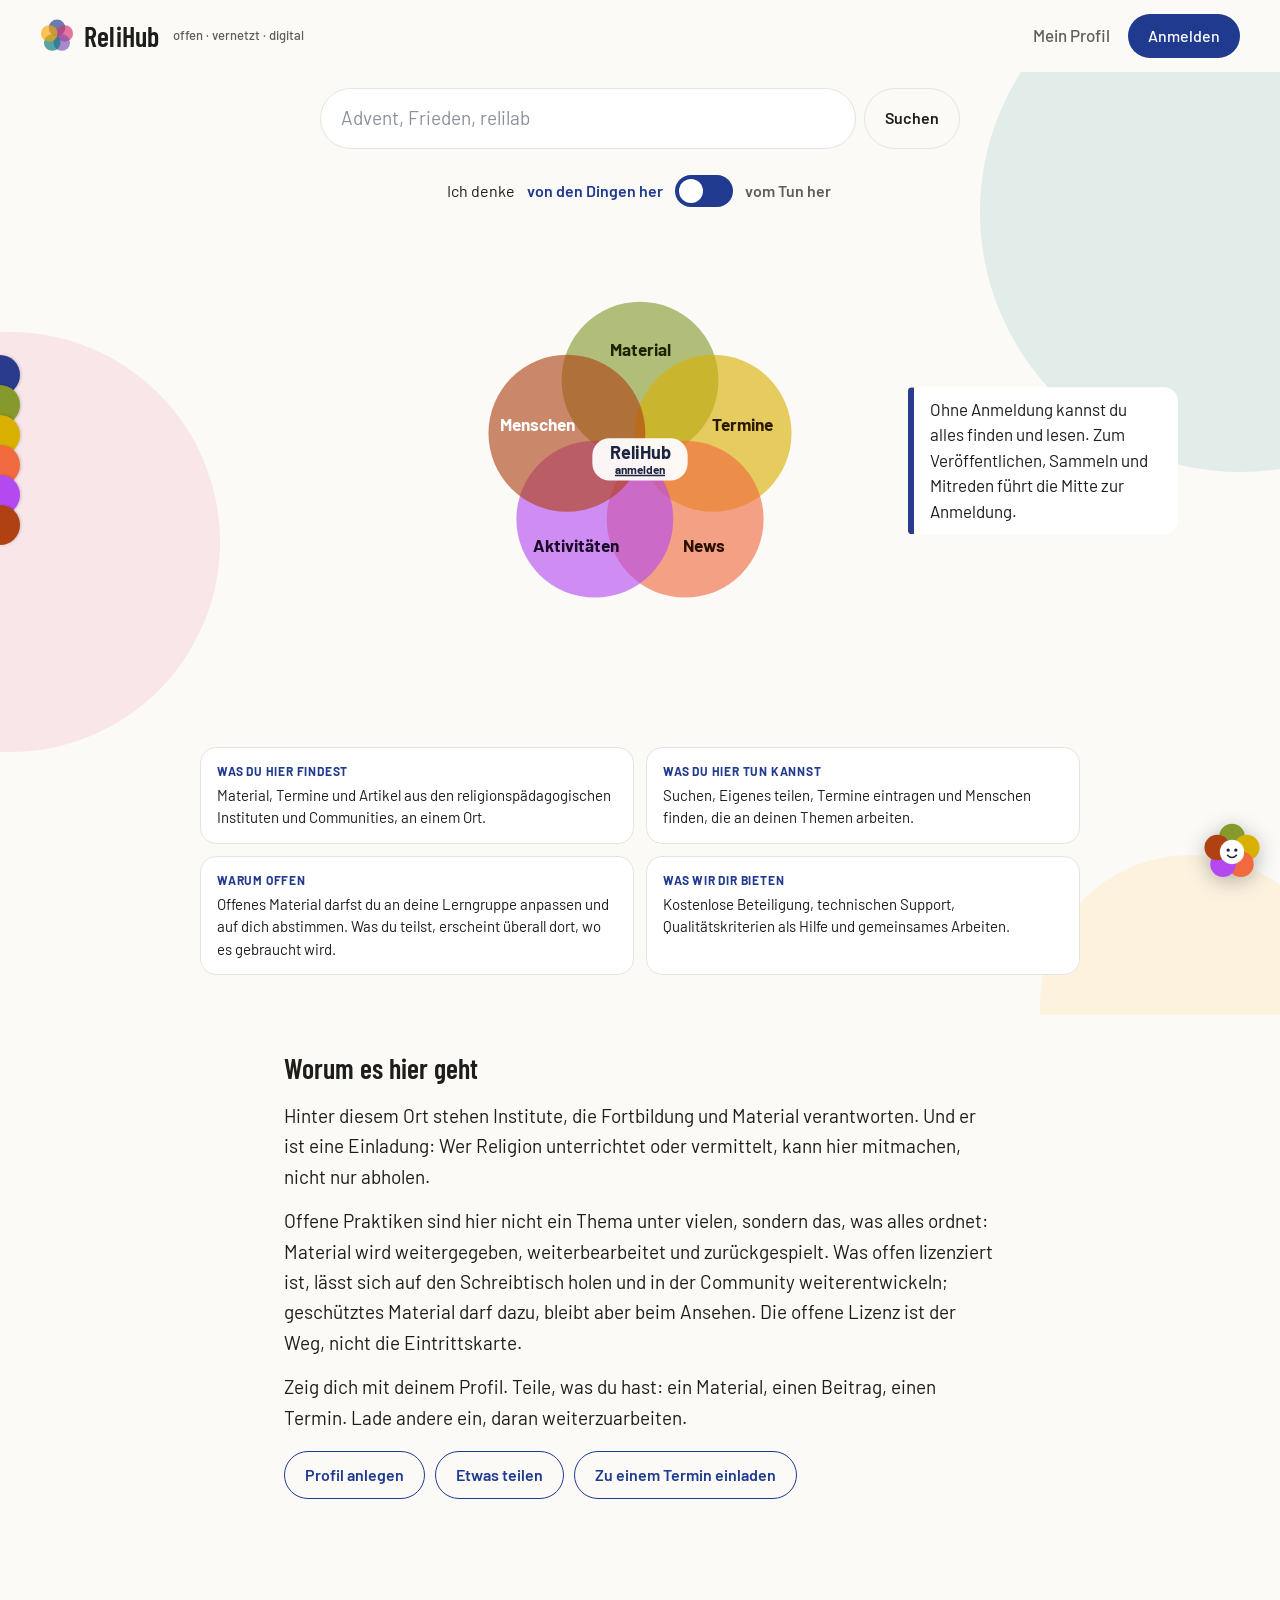
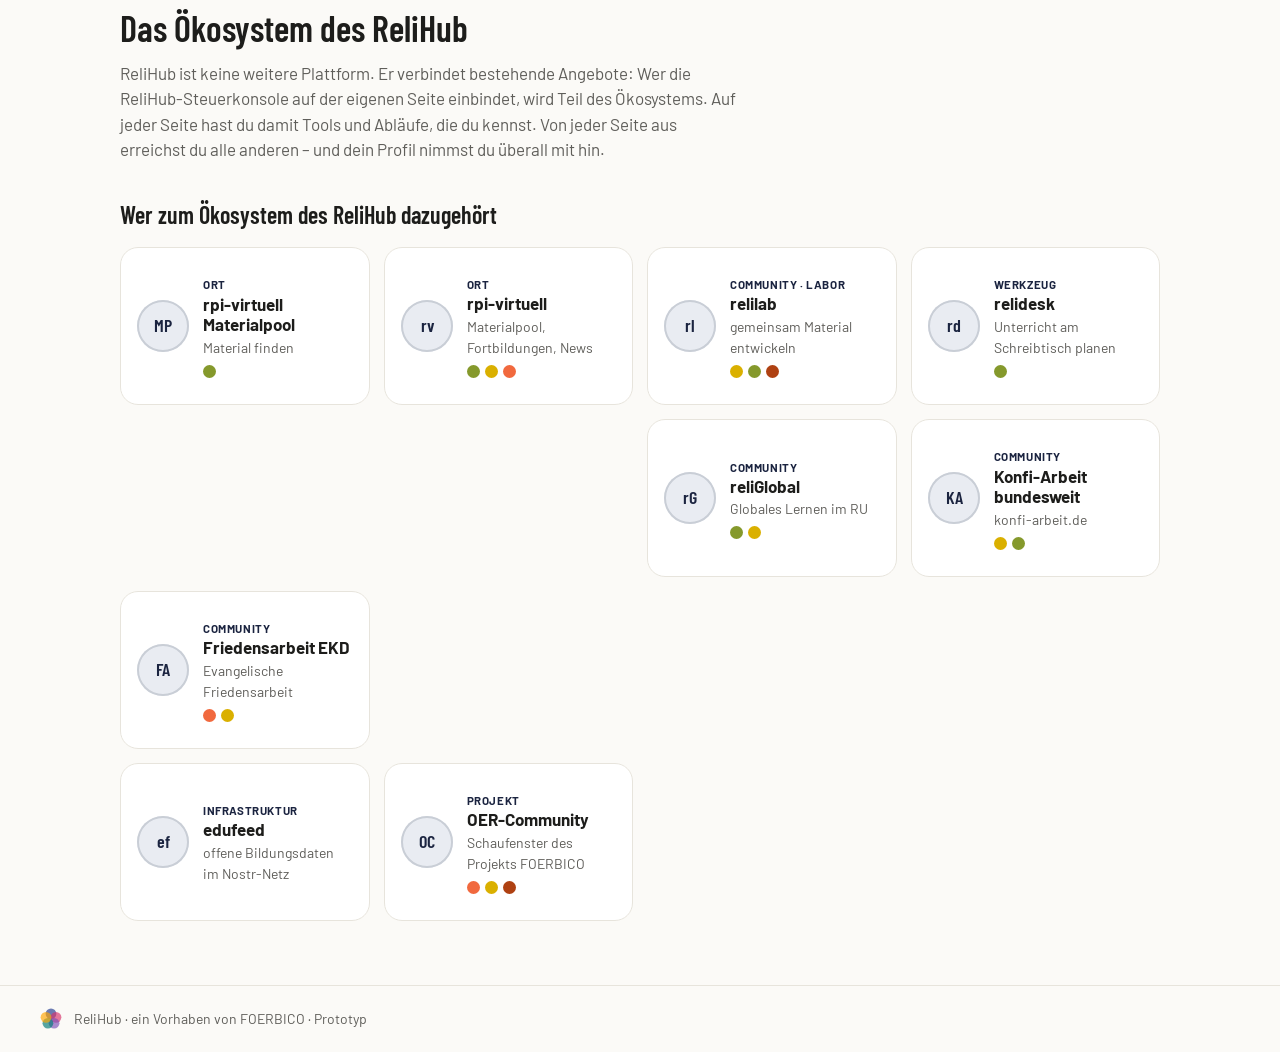
==== commit 3406c79b: "Community-Räume ohne eigene Leiste mit Blüten in ihren Worten und echten Materialien, Blaupause für " ====
--- a/index.html
+++ b/index.html
@@ -837,6 +837,16 @@
 #v-fortbildungen .ka-tools button{color:#2B1A00}
 #v-fortbildungen .ka-act button{border-color:var(--n-termine)}
 #v-fortbildungen .ka-in h1{color:var(--nx-termine)}
+/* Community-Raum: keine zweite linke Leiste. Die Blüten am Rand tragen die Wege des Raums in den Worten der Community (ADR-0017) */
+.cr .cr-side{display:none}
+.cr{grid-template-columns:minmax(0,1fr)!important}
+/* relilab: keine Blume mehr in der Mitte der Seite. Was die Community braucht, steht in den Blüten am Rand */
+#rlBlume,.rl-hubband{display:none!important}
+/* relilab-Seite: Abschnitte untereinander, Einträge je Abschnitt im Raster */
+.rl-trias{grid-template-columns:minmax(0,1fr)!important;gap:34px!important}
+.rl-reihe{display:grid;grid-template-columns:repeat(auto-fill,minmax(min(100%,260px),1fr));gap:14px;margin:0 0 10px}
+.rl-reihe>*{margin:0!important}
+.cr-mat{margin:0 0 26px}
 /* Material: alles Material des Ökosystems */
 .mt-wrap{max-width:1180px;margin:0 auto;padding:6px clamp(34px,4vw,40px) 70px}
 .mt-wrap h1{font-family:"Barlow Condensed",sans-serif;font-weight:600;font-size:46px;line-height:1;margin:10px 0 8px}
@@ -5632,7 +5642,7 @@
     if (crTab === 'katalog') return `<div class="cr-cols one"><section class="kat" id="katRoot" aria-live="polite"></section></div>`;
     const D0 = crData(c), D = { act: [], ev: [], ...D0 }, mem = crMember[c.id], lock = (what) => `<div class="cr-lock"><b>${what} nur für Mitglieder</b>Tritt der Community bei, um ${what === 'Kalender' ? 'alle Termine zu sehen und eigene anzulegen' : 'die Einstellungen zu verwalten'}.<div style="margin-top:14px"><button type="button" class="cr-pill" data-cract="join">Beitritt anfragen</button></div></div>`;
     const evList = D.ev.map(([d, t]) => `<button type="button" class="cr-ev" data-todo="Termin „${t}“"><small>${d}</small><b>${t}</b></button>`).join('');
-    if (crTab === 'home') return `<div class="cr-cols"><section><h2 class="cr-h">Kürzliche Aktivität</h2>${D.act.map(i => crItem(i, c)).join('')}</section><aside><h2 class="cr-h"><span>Kommende Veranstaltungen ›</span></h2>${evList}</aside></div>`;
+    if (crTab === 'home') return `<section class="cr-mat"><h2 class="cr-h">Materialien</h2><div id="crMat"></div></section><div class="cr-cols"><section><h2 class="cr-h">Kürzliche Aktivität</h2>${D.act.map(i => crItem(i, c)).join('')}</section><aside><h2 class="cr-h"><span>Kommende Veranstaltungen ›</span></h2>${evList}</aside></div>`;
     if (crTab === 'art' || crTab === 'lern') {
       const ty = crTab === 'art' ? 'Artikel' : 'Lerninhalt', list = D.act.filter(i => i.type === ty);
       const btn = crTab === 'art' ? `<button type="button" class="cr-pill" data-cract="blog">+ Artikel schreiben</button>` : `<button type="button" class="cr-pill" data-cract="learn">+ Lerninhalt teilen</button>`;
@@ -5649,6 +5659,19 @@
       return `<div class="cr-cols one"><section><h2 class="cr-h">Mitglieder · ${c.m}</h2><div class="cr-members">${ppl.map((p, i) => `<div><span class="cr-av" style="background:${PCOL[i % 5]}">${ini(p)}</span>${p}<small>${i === 0 && mem ? 'du' : i < 2 ? 'Moderation' : 'Mitglied'}</small></div>`).join('')}</div><p style="color:#6A645A">… und ${Math.max(0, c.m - ppl.length)} weitere</p></section></div>`;
     }
     return `<div class="cr-cols one"><section><h2 class="cr-h">Einstellungen</h2>${mem ? ['Benachrichtigungen bei neuen Terminen', 'Benachrichtigungen bei neuen Artikeln', 'Wöchentliche Zusammenfassung per E-Mail'].map((t, i) => `<div class="cr-set"><label>${t}<input type="checkbox" ${i < 2 ? 'checked' : ''}></label></div>`).join('') + '<button type="button" class="cr-pill ghost" data-cract="leave">Community verlassen</button>' : lock('Einstellungen')}</section></div>`;
+  }
+  /** Materialien der Community auf ihrer Übersicht: was ihr Konto veröffentlicht hat oder was mit ihr geteilt ist, als Karten wie im Materialfeed */
+  let crMatLauf = 0;
+  function crMaterial(hx) {
+    const lauf = ++crMatLauf, ziel = () => crRootEl && crRootEl.querySelector('#crMat');
+    const zeigen = () => {
+      const z = ziel(); if (!z || lauf !== crMatLauf) return;
+      const g = ozGefuege, k = 'c:' + hx;
+      const ms = !g || !hx ? [] : [...g.ents.values()].filter(e => e.typ === 'material' && e.ev && e.ev.kind === 30142 && (e.pk === hx || (g.kanten.get(e.id) || new Set()).has(k))).map(e => mpMaterial(e.ev)).sort((a, b) => b.datum - a.datum);
+      z.innerHTML = ms.length ? `<div class="mt-raster">${ms.slice(0, 6).map(mtKarte).join('')}</div>${ms.length > 6 ? `<p class="mt-ort"><a href="#community?c=${esc(crId)}&zu=katalog">Alle ${ms.length} Materialien ›</a></p>` : ''}` : `<p class="pk-leer">${ozLive ? 'Noch kein Material von dieser Community im Netz.' : 'Material wird geladen …'}</p>`;
+    };
+    zeigen();
+    ozQuellenLaden().then(r => { if (r[4].antwort && !ozLive) ozBauen(); zeigen(); }, () => {});
   }
   function crRender() {
     const c = CY.find(x => x.id === crId); if (!c) return;
@@ -5664,6 +5687,7 @@
           <div class="cr-act">${hx ? akKnopf('beitreten', hx, 'Beitreten') : mem ? '<span class="cr-badge">✓ Mitglied</span>' : req ? '<span class="cr-badge">Anfrage gesendet</span>' : '<button type="button" class="cr-pill" data-cract="join">Beitritt anfragen</button>'}${mem ? '' : '<a data-cract="code">Einladungscode einlösen</a><div class="cr-code" id="crCode" hidden><input placeholder="Code eingeben" aria-label="Einladungscode"><button type="button" class="cr-pill" data-cract="redeem">Einlösen</button></div>'}</div></div>
         ${crMain(c)}
       </main>`;
+    if (crTab === 'home') crMaterial(hx);
     if (crTab === 'katalog') katRender(c);
     else { katLauf++; if (crRootEl.id === 'crRoot') datenstand('v-community', 'nachbau', 'Beispielinhalte'); }
   }
@@ -5831,15 +5855,24 @@
     const mat = antwort ? daten.materialien.slice(0, 6) : [], men = antwort ? daten.menschen : [];
     const termine = antwort ? daten.termine : RT_EV.filter(t => t.s >= jetzt).slice(0, 6);
     const fZeit = new Intl.DateTimeFormat('de-DE', { timeZone: 'Europe/Berlin', weekday: 'short', day: '2-digit', month: '2-digit', hour: '2-digit', minute: '2-digit' });
-    tr.innerHTML = `<section id="rlMaterialien" aria-label="Materialien"><h2>Materialien</h2><p class="rl-hint">Neu im Katalog des relilab.</p>`
-      + (mat.length ? mat.map(eintragKarte).join('') : leer(antwort ? 'Noch nichts im Katalog.' : stumm))
+    // Reihenfolge der Seite (ADR-0017): Termine, Communities, Personen, Material, News
+    const reihe = (inhalt, sonst) => inhalt ? `<div class="rl-reihe">${inhalt}</div>` : sonst;
+    const comms = CY.filter(c => c.rl), news = nwListe().filter(x => /relilab/i.test(x.t + ' ' + tagWerte(x.ev, 't').join(' '))).slice(0, 3);
+    tr.innerHTML = `<section id="rlMitmachen" aria-label="Termine"><h2>Termine</h2><p class="rl-hint">Die nächsten Labortermine.</p>`
+      + reihe(termine.map(t => `<a class="rl-termin" href="${esc(sichereUrl(t.u))}"><b>${esc(t.t || t.id)}</b><span>${esc(fZeit.format(new Date(t.s * 1000)))}</span></a>`).join(''), leer(!daten || antwort ? 'Keine bevorstehenden Termine.' : stumm))
+      + `<a class="rl-mehr" href="${esc('#relilab?tab=termine&von=konsole')}">Alle Labortermine ›</a></section>`
+      + `<section id="rlCommunities" aria-label="Communities"><h2>Communities</h2><p class="rl-hint">Gruppen, die im relilab an einem Thema arbeiten.</p>`
+      + reihe(comms.map(c => `<a class="pe-card rl-person" href="${esc('#relilab?room=' + c.id)}">${cyAv(c)}<div><b>${c.n}</b>${c.bio ? `<p>${esc(c.bio)}</p>` : ''}</div></a>`).join(''), leer('Noch keine Communities.'))
+      + `<a class="rl-mehr" href="${esc('#relilab?tab=communities&von=konsole')}">Alle Communities im relilab ›</a></section>`
+      + `<section id="rlMenschen" aria-label="Personen"><h2>Personen</h2><p class="rl-hint">Wer hier steht, hat im Labor veröffentlicht oder geteilt.</p>`
+      + reihe(men.slice(0, 8).map(pr => `<a class="pe-card rl-person" href="${esc('#person?p=' + pr.npub)}">${peAv(pr)}<div><b>${pr.name}</b>${pr.about ? `<p>${pr.about}</p>` : ''}</div></a>`).join(''), leer(antwort ? 'Noch niemand mit Profil.' : stumm))
+      + `</section>`
+      + `<section id="rlMaterialien" aria-label="Material"><h2>Material</h2><p class="rl-hint">Neu im Katalog des relilab.</p>`
+      + reihe(mat.map(e => e.ev && e.ev.kind === 30142 ? mtKarte(mpMaterial(e.ev)) : eintragKarte(e)).join(''), leer(antwort ? 'Noch nichts im Katalog.' : stumm))
       + `<a class="rl-mehr" href="${esc('#community?c=relilab&zu=katalog')}">Alle im Katalog ›</a></section>`
-      + `<section id="rlMenschen" aria-label="Menschen"><h2>Menschen</h2><p class="rl-hint">Wer hier steht, hat im Labor veröffentlicht oder geteilt.</p>`
-      + (men.length ? men.slice(0, 8).map(pr => `<a class="pe-card rl-person" href="${esc('#person?p=' + pr.npub)}">${peAv(pr)}<div><b>${pr.name}</b>${pr.about ? `<p>${pr.about}</p>` : ''}</div></a>`).join('') : leer(antwort ? 'Noch niemand mit Profil.' : stumm))
-      + `</section>`
-      + `<section id="rlMitmachen" aria-label="Nächste Termine"><h2>Nächste Termine</h2><p class="rl-hint">Die nächsten Labortermine.</p>`
-      + (termine.length ? termine.map(t => `<a class="rl-termin" href="${esc(sichereUrl(t.u))}"><b>${esc(t.t || t.id)}</b><span>${esc(fZeit.format(new Date(t.s * 1000)))}</span></a>`).join('') : leer(!daten || antwort ? 'Keine bevorstehenden Termine.' : stumm))
-      + `<a class="rl-mehr" href="${esc('#finden/fortbildungen?logik=labor')}">Alle Labortermine ›</a><br><a class="rl-mehr" href="${esc('#relilab?tab=mitmachen')}">Sehen, was im relilab gerade passiert ›</a></section>`;
+      + `<section id="rlNews" aria-label="News"><h2>News</h2><p class="rl-hint">Längere Beiträge aus dem relilab.</p>`
+      + reihe(news.map(x => `<a class="rl-termin" href="${esc('#news?b=' + encodeURIComponent(x.ev.pubkey + ':' + tagWert(x.ev, 'd')))}"><b>${esc(x.t)}</b><span>${esc(new Date(x.zeit * 1000).toLocaleDateString('de-DE'))}</span></a>`).join(''), leer('Noch keine Beiträge aus dem relilab im Netz.'))
+      + `<a class="rl-mehr" href="${esc('#relilab?room=relilab&rtab=art&von=konsole')}">Artikel im relilab ›</a><br><a class="rl-mehr" href="${esc('#relilab?tab=mitmachen')}">Sehen, was im relilab gerade passiert ›</a></section>`;
     if (document.querySelector('#v-relilab [data-rlsec="home"]').classList.contains('on')) {
       if (antwort) datenstand('v-relilab', 'live', `${daten.materialien.length} Materialien · ${daten.menschen.length} Menschen · ${daten.termineZahl} Labortermine`);
       else datenstand('v-relilab', 'stand', RT_STAND);
@@ -6427,15 +6460,21 @@
       if (d.action === 'termine.finden') { go('relilab?tab=termine&von=konsole'); return false; }
       return standardAktion(d, 'relilab');
   }
-  // Zweites Beispiel: reliGLOBAL. Der Ort bleibt stehen, jede Knospe zeigt nur, was zu reliGLOBAL gehört
+  // Blüten im Raum einer Community (zweites Beispiel: reliGLOBAL): Der Ort bleibt stehen, jede Blüte führt in den Raum, die Raumleiste entfällt
   function rgAktion(d) {
     if (brauchtAnmeldung(d)) return false;
-    if (d.action === 'material.finden') { go('community?c=religlobal&zu=katalog'); return false; }
-    if (d.action === 'termine.finden') { go('community?c=religlobal&tab=kal'); return false; }
-    if (d.action === 'menschen.personen') { go('community?c=religlobal&tab=mem'); return false; }
-    if (d.action === 'material.teilen') { openChooser('reliGlobal'); return false; }
-    if (d.action === 'termine.erstellen') { openEvent('reliGlobal'); return false; }
-    return standardAktion(d, 'reliGlobal');
+    const c = crId, name = (CY.find(x => x.id === c) || {}).n || c, zu = t => { go('community?c=' + c + (t === 'katalog' ? '&zu=katalog' : t === 'home' ? '' : '&tab=' + t)); return false; };
+    if (d.action === 'raum.home') return zu('home');
+    if (d.action === 'material.finden') return zu('katalog');
+    if (d.action === 'termine.finden') return zu('kal');
+    if (d.action === 'menschen.personen') return zu('mem');
+    if (d.action === 'news.finden') return zu('art');
+    if (d.action === 'gespraeche.oeffentlich') return zu('chat');
+    if (d.action === 'raum.lern') return zu('lern');
+    if (d.action === 'raum.set') return zu('set');
+    if (d.action === 'material.teilen') { openChooser(name); return false; }
+    if (d.action === 'termine.erstellen') { openEvent(name); return false; }
+    return standardAktion(d, name);
   }
 
   RelihubSteuerkonsole.registerContext('relidesk', {
@@ -7076,6 +7115,12 @@
   // Einstellbare Blume einer Community (ADR-0016): eine Stufe, fünf Blätter mit Verb.
   // Fest sind Farbe und Platz je Ding; die Community wählt Blätter, Wortlaut und Ziel.
   const BLUMEN = {
+    frieden: { name: 'Friedensarbeit', blaetter: [
+      { ding: 'menschen', wort: 'Kontakt aufnehmen', aktion: 'menschen.personen' },
+      { ding: 'material', wort: 'Material zur Friedensbildung finden', kurz: 'finden', aktion: 'material.finden' },
+      { ding: 'material', wort: 'Material teilen', kurz: 'teilen', aktion: 'material.teilen' },
+      { ding: 'termine', wort: 'Aktion eintragen', kurz: 'eintragen', aktion: 'termine.erstellen' },
+      { ding: 'termine', wort: 'Aktionen und Termine finden', kurz: 'finden', aktion: 'termine.finden' }] },
     religlobal: { name: 'reliGLOBAL', blaetter: [
       { ding: 'menschen', wort: 'Kontakt aufnehmen', aktion: 'menschen.personen' },
       { ding: 'material', wort: 'Material zum Globalen Lernen finden', kurz: 'finden', aktion: 'material.finden' },
@@ -7259,17 +7304,25 @@
   // ---------- Blüten am linken Rand ----------
   const ORT_ART = { materialpool: 'Ort', 'rpi-virtuell': 'Ort', relilab: 'Community · Labor', relidesk: 'Werkzeug', oercommunity: 'Projekt' };
   const sbEl = document.getElementById('sb'), sbFeld = document.getElementById('sbFeld'), sbGriff = document.getElementById('sbGriff');
-  function sbOrt() { const v = CUR.split('?')[0]; return v === 'relilab' ? 'relilab' : v === 'community' && crId === 'religlobal' ? 'religlobal' : ''; }
+  function sbOrt() { const v = CUR.split('?')[0]; return v === 'relilab' ? 'relilab' : v === 'community' ? 'raum' : ''; }
+  // Wörter einer Community für ihre Blüten: eigene, wenn sie welche eingestellt hat, sonst die allgemeinen
+  const BLUETEN_STANDARD = [
+    { ding: 'menschen', wort: 'Kontakt aufnehmen', aktion: 'menschen.personen' }, { ding: 'material', wort: 'Material finden', aktion: 'material.finden' }, { ding: 'material', wort: 'Material teilen', aktion: 'material.teilen' },
+    { ding: 'termine', wort: 'Termin eintragen', aktion: 'termine.erstellen' }, { ding: 'termine', wort: 'Termine finden', aktion: 'termine.finden' }];
+  const raumName = () => BLUMEN[crId] ? BLUMEN[crId].name : ((CY.find(c => c.id === crId) || {}).n || 'dieser Community').replace(/\u00ad/g, '');
   function sbRender() {
     const v = CUR.split('?')[0].split('/').pop(), ort = sbOrt();
     const b = (akt, wort, ding, kl) => `<button type="button" class="sb-blatt${kl ? ' ' + kl : ''}${!LOGGED && NUR_ANGEMELDET.includes(akt) ? ' grau' : ''}" data-sb="${akt}" style="--c:${D_FARBE[ding][0]};--t:${D_FARBE[ding][1]}">${esc(wort)}${!LOGGED && NUR_ANGEMELDET.includes(akt) ? ' · anmelden' : ''}</button>`;
-    const dinge = ort ? BLUMEN[ort].blaetter.map(x => b(x.aktion, x.wort, x.ding)).join('')
+    const bl = ort === 'raum' ? (BLUMEN[crId] ? BLUMEN[crId].blaetter : BLUETEN_STANDARD) : ort === 'relilab' ? BLUMEN[rkBsp].blaetter : null;
+    const dinge = ort === 'raum' ? b('raum.home', 'Übersicht', 'ich') + bl.map(x => b(x.aktion, x.wort, x.ding)).join('') + b('news.finden', 'News lesen', 'news') + b('gespraeche.oeffentlich', 'Mitreden', 'gespraeche') + b('raum.lern', 'Lernbausteine', 'material', 'sub') + b('raum.set', 'Einstellungen', 'ich', 'sub')
+      : ort === 'relilab' ? bl.map(x => b(x.aktion, x.wort, x.ding)).join('') + b('news.finden', 'News lesen', 'news') + b('menschen.communities', 'Communities im relilab', 'menschen', 'sub')
+      : ort ? ''
       : b('material.finden', 'Material', 'material') + b('termine.finden', 'Termine', 'termine') + b('news.finden', 'News', 'news') + b('gespraeche.oeffentlich', 'Aktivitäten', 'gespraeche')
         + b('menschen.personen', 'Menschen', 'menschen') + b('menschen.personen', 'Personen', 'menschen', 'sub') + b('menschen.communities', 'Communities', 'menschen', 'sub');
     const orte = LEISTE.filter(x => x.id !== 'start').map(x => `<a class="sb-blatt ort" href="${x.href}" style="--c:${x.color}"${x.id === v ? ' aria-current="page"' : ''}>${esc(x.label)} <small>${ORT_ART[x.id] || 'Ort'}</small></a>`).join('')
-      + `<a class="sb-blatt ort" href="#community?c=religlobal" style="--c:${D_FARBE.menschen[0]}"${ort === 'religlobal' ? ' aria-current="page"' : ''}>reliGLOBAL <small>Community</small></a><a class="sb-blatt ort" href="#partner" style="--c:#8A909C">Alle Orte</a>`;
+      + [['religlobal', 'reliGLOBAL'], ['konfi', 'Konfi-Arbeit'], ['frieden', 'Friedensarbeit']].map(([id, n]) => `<a class="sb-blatt ort" href="#community?c=${id}" style="--c:${D_FARBE.menschen[0]}"${ort === 'raum' && crId === id ? ' aria-current="page"' : ''}>${n} <small>Community</small></a>`).join('') + `<a class="sb-blatt ort" href="#partner" style="--c:#8A909C">Alle Orte</a>`;
     sbFeld.innerHTML = `<a class="sb-blatt" href="#start" style="--c:${D_FARBE.ich[0]}"${v === 'start' ? ' aria-current="page"' : ''}>ReliHub · Start</a>`
-      + `<h2>${ort ? 'Hier bei ' + esc(BLUMEN[ort].name) : 'Im ReliHub'}</h2>${dinge}`
+      + `<h2>${ort === 'raum' ? 'Hier bei ' + esc(raumName()) : ort === 'relilab' ? 'Hier bei ' + esc(BLUMEN[rkBsp].name) : 'Im ReliHub'}</h2>${dinge}`
       + `<button type="button" class="sb-blatt" data-sb="ich" style="--c:${D_FARBE.ich[0]}">${LOGGED ? 'Mein ReliHub' : 'Anmelden'}</button>`
       + `<h2>Orte im Ökosystem</h2>${orte}`;
   }
@@ -7277,7 +7330,7 @@
   sbGriff.addEventListener('click', () => { const auf = !sbEl.classList.contains('auf'); sbEl.classList.toggle('auf', auf); sbGriff.setAttribute('aria-expanded', String(auf)); });
   sbFeld.addEventListener('click', e => {
     const k = e.target.closest('[data-sb]');
-    if (k) { const d = aktionVon(k.dataset.sb, k.textContent), ort = sbOrt(); if (ort === 'relilab') rlAktion(d); else if (ort === 'religlobal') rgAktion(d); else standardAktion(d, 'hub'); }
+    if (k) { const d = aktionVon(k.dataset.sb, k.textContent), ort = sbOrt(); if (ort === 'relilab') rlAktion(d); else if (ort === 'raum') rgAktion(d); else standardAktion(d, 'hub'); }
     if (k || e.target.closest('a')) sbZu();
   });
   document.addEventListener('click', e => { if (sbEl.classList.contains('auf') && !sbEl.contains(e.target)) sbZu(); });
@@ -7285,7 +7338,8 @@
 
   // ---------- In Entwicklung: Ansichten ohne eigene Entwicklung ----------
   const IN_ENTW = ['materialpool', 'sammlung', 'relidesk', 'rpi-virtuell', 'eigene-instanz'];
-  function entwStand(v) { document.body.classList.toggle('in-entw', IN_ENTW.includes(v) || (v === 'community' && crId !== 'religlobal') || (v === 'profil' && !LOGGED)); }
+  const RAUM_BLAUPAUSE = ['religlobal', 'konfi', 'frieden'];   // Räume nach der Blaupause: eigene Wörter in den Blüten, echte Materialien, kein Hinweis „In Entwicklung“
+  function entwStand(v) { document.body.classList.toggle('in-entw', IN_ENTW.includes(v) || (v === 'community' && !RAUM_BLAUPAUSE.includes(crId)) || (v === 'profil' && !LOGGED)); }
 
   // ---------- Flowi: Chat-Blume unten rechts. Entwurf: feste Antworten nach Stichwort, noch kein Sprachmodell, nichts wird gesendet ----------
   const FLOWI = [
@@ -7321,20 +7375,20 @@
   // Einstellbare Blume am Beispiel relilab
   let rkBsp = 'relilab', rkArt = 'fuenf';
   function rlKonfigRender() {
-    const an = true, box = document.getElementById('rlKonfig'), k = document.getElementById('rlBlume'), b = BLUMEN[rkBsp];
+    const an = false, box = document.getElementById('rlKonfig')   /* der Kasten ist von der Seite genommen: Die Blüten am Rand zeigen die Wörter selbst */, k = document.getElementById('rlBlume'), b = BLUMEN[rkBsp];
     box.hidden = !an;
     k.setAttribute('variant', an && rkArt === 'geteilt' ? 'scheibe' : 'knospen');
     if (an && rkBsp !== 'relilab') k.setAttribute('mitte', b.name); else k.removeAttribute('mitte');
     if (!an) { box.innerHTML = ''; return; }
     k.setAttribute('belegung', 'ort-' + rkBsp + '-' + rkArt);
     const wahl = (attr, wert, akt, text) => `<button type="button" ${attr}="${wert}" aria-pressed="${wert === akt}">${text}</button>`;
-    box.innerHTML = `<p class="rl-hubmarke">Einstellbare Blume · Entwurf</p><h2>Die Blume von ${esc(b.name)}</h2>`
-      + `<p>Die Community stellt ihre Blume selbst ein: welche Blätter sie zeigt, wie sie heißen und wohin sie führen. Fest bleiben Farbe und Platz je Ding, höchstens fünf Blätter und eine Stufe. So bleibt die Blume überall wiedererkennbar.</p>`
+    box.innerHTML = `<p class="rl-hubmarke">Einstellbare Blüten · Entwurf</p><h2>Die Blüten von ${esc(b.name)}</h2>`
+      + `<p>Die Community stellt ihre Blüten selbst ein: welche sie zeigt, wie sie heißen und wohin sie führen. Du findest sie am linken Rand. Fest bleiben die Farbe je Ding und höchstens fünf Blüten. So bleibt die Leiste überall wiedererkennbar.</p>`
       + `<div class="rk-wahl"><span>Beispiel</span>${wahl('data-rk-bsp', 'relilab', rkBsp, 'relilab')}${wahl('data-rk-bsp', 'religlobal', rkBsp, 'reliGLOBAL')}${wahl('data-rk-bsp', 'wissenschaft', rkBsp, 'Wissenschaft')}${wahl('data-rk-bsp', 'konfi', rkBsp, 'Konfi-Arbeit')}</div>`
-      + `<div class="rk-wahl"><span>Spielart</span>${wahl('data-rk-art', 'fuenf', rkArt, 'Fünf Verben')}${wahl('data-rk-art', 'geteilt', rkArt, 'Geteilte Blätter')}</div>`
       + `<table><thead><tr><th>Ding</th><th>Wortlaut</th><th>Ziel</th></tr></thead><tbody>${b.blaetter.map(x => `<tr><td><span class="pk" style="--c:${D_FARBE[x.ding][0]}"></span>${D_NAME[x.ding]}</td><td>${esc(x.wort)}</td><td>${ZIEL_TEXT[x.aktion]}</td></tr>`).join('')}</tbody></table>`
       + `<p class="rl-hint">Anmelden allein genügt nicht: Die Community nimmt auf, wer bei ihr veröffentlicht. Wer nicht dazugehört, teilt in den Materialpool von rpi-virtuell. Das Material ist dann im gemeinsamen Datenraum zu finden, aber nicht im Pool von ${esc(b.name)}.</p>`
-      + (rkBsp === 'relilab' ? '' : '<p class="rl-hint">Dieses Beispiel zeigt nur den Wortlaut. Die Klicks führen hier weiter ins relilab.</p>');
+      + (rkBsp === 'relilab' ? '' : '<p class="rl-hint">Dieses Beispiel zeigt nur den Wortlaut, auch in den Blüten am Rand. Die Klicks führen hier weiter ins relilab.</p>');
+    try { sbRender(); } catch (e) {}   // die Blüten am Rand zeigen die Wörter des gewählten Beispiels
   }
   document.getElementById('rlKonfig').addEventListener('click', e => {
     const b = e.target.closest('button'); if (!b) return;
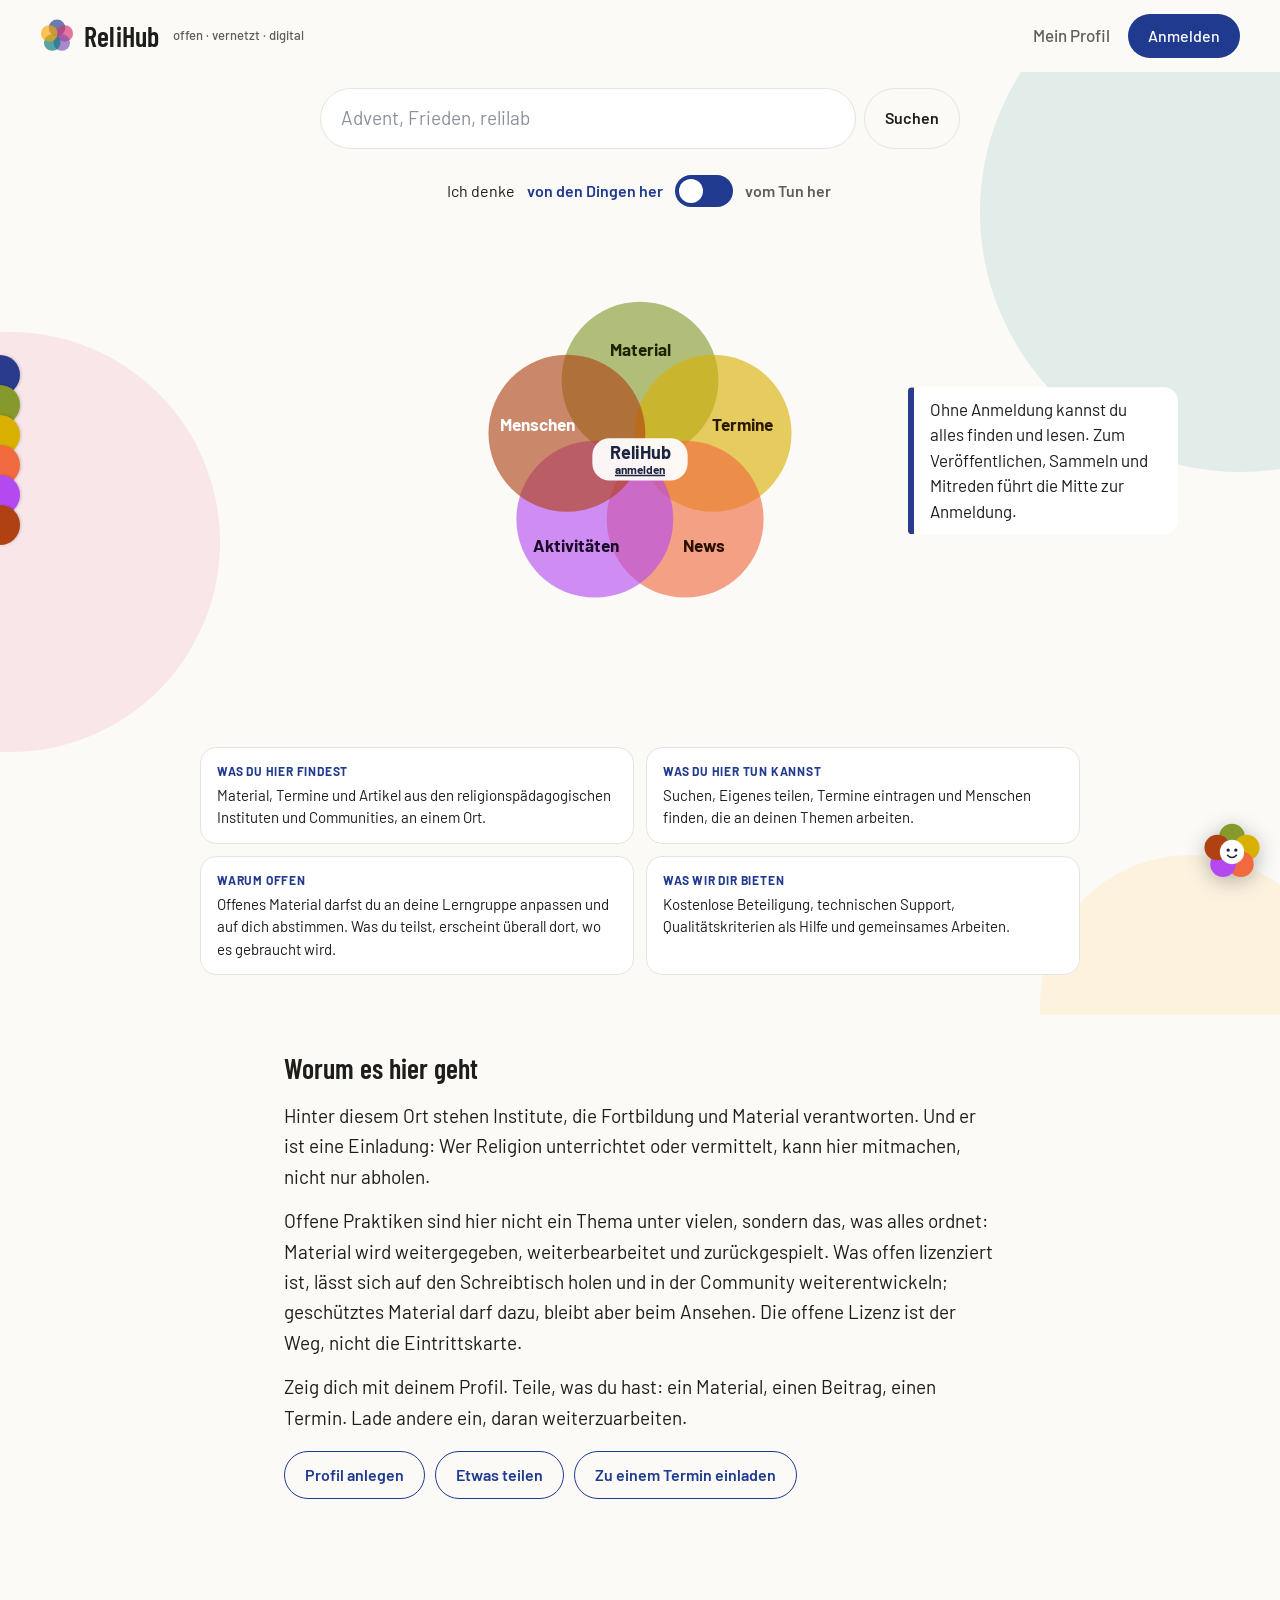
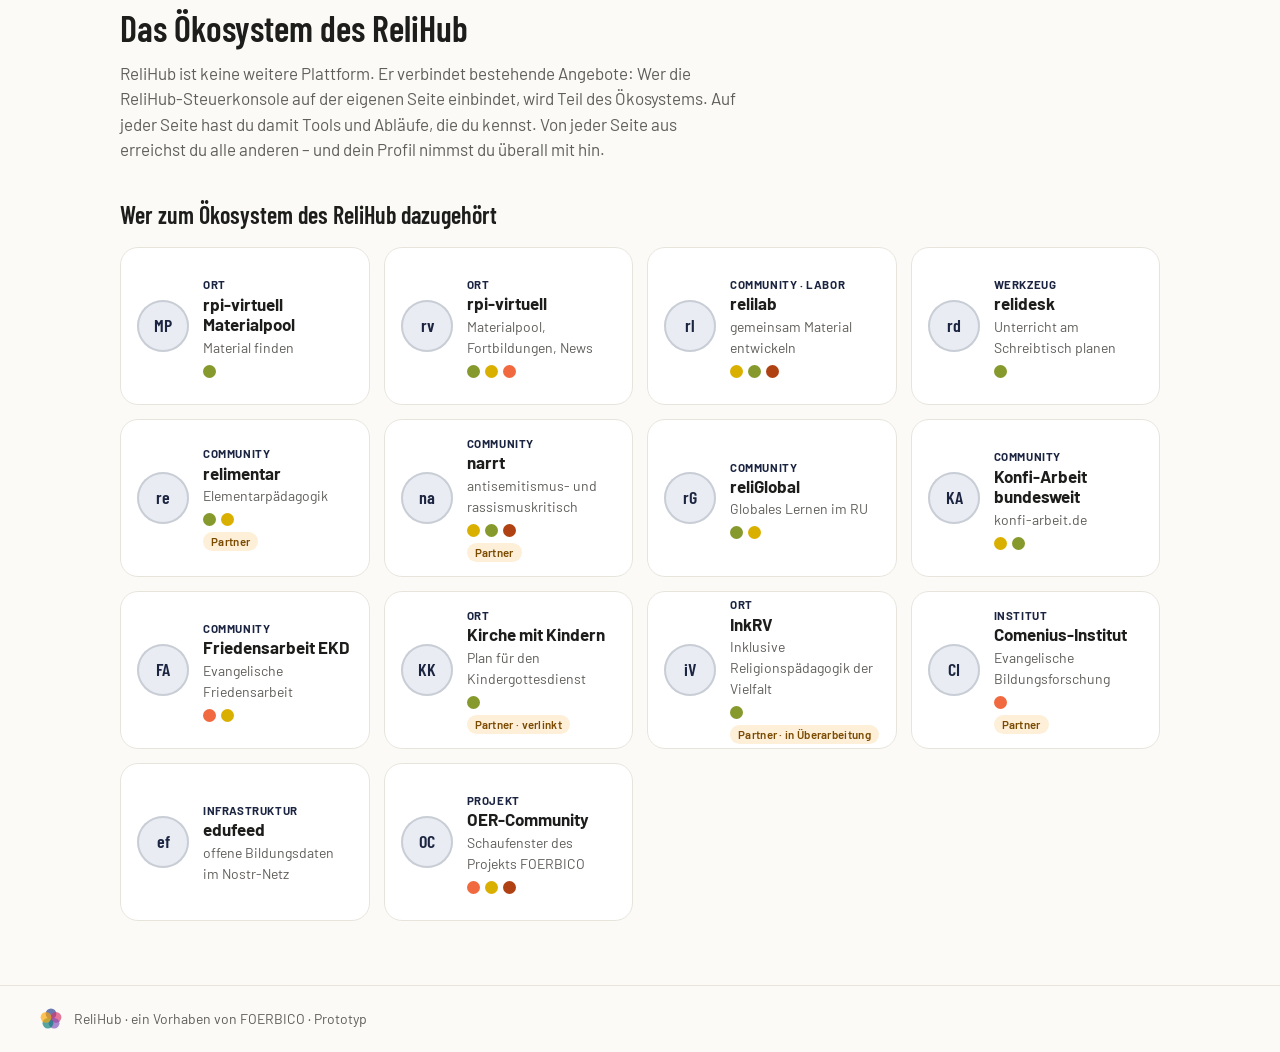
==== commit 7938019c: "Räume und relilab nur mit echten Schlüsselinhalten, Namensnennung in der Lizenzpille, Material öffne" ====
--- a/index.html
+++ b/index.html
@@ -863,6 +863,12 @@
 .amp-orange{background:#E08A00!important;color:#2B1A00!important}
 .amp-rot{background:#B3261E!important;color:#fff!important}
 .mt-lic.ohne{padding-left:11px}
+.mt-lic{max-width:calc(100% - 20px)}
+.mt-kurz{white-space:nowrap;flex:none}
+.mt-urh{font-weight:500;white-space:nowrap;overflow:hidden;text-overflow:ellipsis;min-width:0}
+.cr-ev{text-decoration:none}
+.cr-leer{color:var(--muted);margin:0 0 14px}
+.cy-ohne{grid-column:1/-1;color:var(--muted);font-size:15px;margin:6px 0 0}
 .mt-lic svg{width:20px;height:20px;flex:none}
 .mt-text{display:flex;flex-direction:column;gap:7px;padding:14px 16px 16px;flex:1}
 .mt-karte h2{margin:0;font-family:"Barlow Condensed",sans-serif;font-weight:600;font-size:22px;line-height:1.14}
@@ -872,6 +878,10 @@
 .mt-meta span.stufe{background:var(--nt-material);color:var(--nx-material)}
 .mt-quelle{font-size:13px;color:var(--muted)}
 .mt-feed{display:flex;flex-wrap:wrap;gap:6px 14px;align-items:baseline;margin:0 0 18px;padding:12px 16px;border-radius:14px;background:var(--nt-material);border-left:6px solid var(--n-material);font-size:15.5px;max-width:860px}
+#v-material.detail .mt-wrap>h1,#v-material.detail .mt-feed,#v-material.detail #mtAus{display:none}
+.mt-detail{--mp-dark:var(--nx-material);--mp-soft:var(--nt-material);padding-left:0;padding-right:0;margin:0}
+.mt-detail .mp-bild{border-top:5px solid var(--n-material)}
+.mp-urh{font-weight:500;margin-left:4px}
 .mt-feed b{font-family:"Barlow Condensed",sans-serif;font-size:20px;color:var(--nx-material)}
 .mt-mehr{display:block;margin:22px auto 0;font:inherit;font-weight:600;min-height:44px;padding:8px 22px;border-radius:999px;border:0;background:var(--n-material);color:#1B2400;cursor:pointer}
 .mt-ort{margin:20px 0 0;font-size:15px}
@@ -1650,6 +1660,7 @@
     <h1>Material</h1>
     <p class="mt-feed"><b>Materialfeed</b><span>Hier läuft zusammen, was im Netz als Material geteilt wird: alles, ungeprüft und nach Zeit. Der gemeinsame Materialpool mit Redaktion und Filtern nach Alter und Thema ist noch in Entwicklung.</span></p>
     <div id="mtAus"></div>
+    <section class="mp-detail mt-detail" id="mtDetail" hidden></section>
   </main>
   <footer class="hub-foot"><svg class="mark" viewBox="-205 -205 410 410" width="22" height="22" aria-hidden="true"></svg> ReliHub · ein Vorhaben von FOERBICO · Prototyp</footer>
 </div>
@@ -3431,7 +3442,7 @@
     const datum = sek => sek ? new Date(sek * 1000).toLocaleDateString('de-DE') : '';
     if (ev.kind === 30142) {
       const m = mpMaterial(ev), zeile = [m.art, m.quelle, m.stufe].filter(Boolean).map(esc).join(' · ');
-      return `<a class="mp-card" href="#materialpool?d=${encodeURIComponent(m.d)}${istHex64(m.pk) ? '&p=' + m.pk : ''}"><b>${esc(m.t)}</b><span>${zeile}</span><br><span class="lic lic-${m.stand} amp-${m.ampel}">${esc(m.licLabel || 'Lizenz nicht angegeben')}</span>${von}</a>`;
+      return `<a class="mp-card" href="#material?d=${encodeURIComponent(m.d)}${istHex64(m.pk) ? '&p=' + m.pk : ''}"><b>${esc(m.t)}</b><span>${zeile}</span><br><span class="lic lic-${m.stand} amp-${m.ampel}">${esc(m.licLabel || 'Lizenz nicht angegeben')}</span>${von}</a>`;
     }
     if (ev.kind === 31923) {
       const t = evToTermin(ev);
@@ -4013,6 +4024,7 @@
       lic, licLabel: lizenzLabel(lic), stand: lizenzStand(lic), ampel: lizenzAmpel(lic),
       bild: sichereUrl(tagWert(ev, 'image')),
       quelle: tagWert(ev, 'publisher:name') || tagWert(ev, 'creator:name'),
+      urheber: [...new Set(tagWerte(ev, 'creator:name').map(x => String(x).trim()).filter(Boolean))].join(', '),   // Namensnennung für die Lizenzpille
       url: sichereUrl(tagWert(ev, 'r')) || sichereUrl(tagWert(ev, 'd')),
       datum: roh ? Math.floor(roh / 1000) : ev.created_at,
       vollstaendig: !!(name && tagWert(ev, 'description') && lic && art.id && (fach.id || stufe.id))
@@ -4067,8 +4079,9 @@
     ];
   }
   /** Detailansicht: erst aus der Liste der Sitzung (kein Netz), sonst eine gezielte Abfrage `#d`; Text maskiert, Adressen über sichereUrl */
+  let mpOrt = 'material';   // Ansicht, in der das Detail steht: die Materialseite; der alte Materialpool leitet dorthin weiter
   function mpDetail(d, p) {
-    const box = document.getElementById('mpDetail'), zurueck = '<a class="mp-zurueck" href="#materialpool">‹ Materialpool</a>';
+    const ort = mpOrt, neu = ort === 'material', box = document.getElementById(neu ? 'mtDetail' : 'mpDetail'), zurueck = neu ? '<a class="mp-zurueck" href="#material">‹ Alles Material</a>' : '<a class="mp-zurueck" href="#materialpool">‹ Materialpool</a>';
     const datumText = ts => { const x = new Date(ts * 1000), z = n => String(n).padStart(2, '0'); return z(x.getDate()) + '.' + z(x.getMonth() + 1) + '.' + x.getFullYear(); };
     const chips = (ev, feld) => ambWerte(ev, feld).map(w => {
       const u = sichereUrl(w.id);
@@ -4088,6 +4101,7 @@
       const bildL = tagWert(ev, 'image:license:id'), bildU = tagWert(ev, 'image:creator:name');
       const nachweis = bildL || bildU ? `<p class="mp-nachweis">Bildnachweis: ${[bildU && esc(bildU), bildL && esc(lizenzLabel(bildL))].filter(Boolean).join(' · ')}</p>` : '';
       const licU = sichereUrl(m.lic), pille = `<span class="lic lic-${m.stand} amp-${m.ampel}">${esc(m.licLabel || 'Lizenz nicht angegeben')}</span>`;
+      const nenn = m.licLabel && !/^(CC0|Public Domain)/.test(m.licLabel) ? (m.urheber ? esc(m.urheber) : m.quelle ? esc(m.quelle) : kontoName(m.pk)) : '';   // Namensnennung wie auf der Karte
       const satz = {
         offen: 'Offen lizenziert: Du kannst es auf den Schreibtisch holen, in der Community weiterbearbeiten und in Sammlungen aufnehmen.',
         geschuetzt: 'Geschützt: Du kannst es ansehen, verlinken und empfehlen; Weiterbearbeiten und Sammeln gehen nur mit offener Lizenz.',
@@ -4105,7 +4119,7 @@
       box.innerHTML = `${zurueck}<h1>${esc(m.t)}</h1>${bild}<p class="mp-beschr">${esc(m.x)}</p>
         <dl>${felder.map(f => `<dt>${f[0]}</dt><dd>${f[1]}</dd>`).join('')}</dl>
         <div class="mp-links">${links}</div>
-        <p>${licU ? `<a class="lic lic-${m.stand} amp-${m.ampel}" href="${esc(licU)}" target="_blank" rel="noopener">${esc(m.licLabel)}</a>` : pille}</p>${nachweis}
+        <p>${licU ? `<a class="lic lic-${m.stand} amp-${m.ampel}" href="${esc(licU)}" target="_blank" rel="noopener">${esc(m.licLabel)}</a>` : pille}${nenn ? ` <span class="mp-urh">· ${nenn}</span>` : ''}</p>${nachweis}
         <p class="mp-stand">${satz}</p><div class="mp-aktionen">${aktionen}</div>${adr ? `<div class="an-zeile">${akKnopf('gefaellt', adr, 'Gefällt mir')}</div>` : ''}
         <p class="mp-pruef">${pruef}</p>
         <details class="mp-roh"><summary>Rohdaten (JSON-LD)</summary><p class="hint">aus dem Event gebildet (AMB-Kontext)</p><pre>${esc(roh)}</pre><button type="button" data-mp-copy>Kopieren</button></details>`;
@@ -4113,12 +4127,12 @@
     const fehlt = () => {
       // ohne Listenantwort ist offen, ob das Material fehlt oder nur keine Verbindung besteht
       const text = mpDaten ? 'Material nicht gefunden.' : 'Gerade keine Verbindung zu den Relays oder Material nicht vorhanden.';
-      box.innerHTML = `${zurueck}<h1>${text}</h1><p><a href="#materialpool">‹ Zum Materialpool</a></p>`;
+      box.innerHTML = `${zurueck}<h1>${text}</h1>`;
     };
     const dort = () => (mpDaten || []).find(m => m.d === d && (!p || m.pk === p));
-    const lauf = ++mpDetailLauf, aktuell = () => lauf === mpDetailLauf && CUR.split('?')[0] === 'materialpool';
+    const lauf = ++mpDetailLauf, aktuell = () => lauf === mpDetailLauf && CUR.split('?')[0] === ort;
     box.hidden = false;
-    document.getElementById('v-materialpool').classList.add('detail');
+    document.getElementById('v-' + ort).classList.add('detail');
     box.innerHTML = zurueck + '<p>Lade Material …</p>';
     Promise.resolve(mpDaten ? null : mpLauf).catch(() => null).then(() => {
       if (!aktuell()) return;
@@ -4149,7 +4163,7 @@
     liste.innerHTML = treffer.length ? treffer.map(m => {
       const zeile = [m.art, m.quelle, m.stufe].filter(Boolean).map(esc).join(' · ');
       const pille = m.licLabel || (m.stand === 'unbekannt' && !m.lic ? 'Lizenz nicht angegeben' : '');
-      return `<a class="mp-card" href="#materialpool?d=${encodeURIComponent(m.d)}&p=${m.pk}"><b>${esc(m.t)}</b><span>${zeile}</span><br><span class="lic lic-${m.stand} amp-${m.ampel}">${esc(pille || 'Lizenz nicht angegeben')}</span></a>`;
+      return `<a class="mp-card" href="#material?d=${encodeURIComponent(m.d)}&p=${m.pk}"><b>${esc(m.t)}</b><span>${zeile}</span><br><span class="lic lic-${m.stand} amp-${m.ampel}">${esc(pille || 'Lizenz nicht angegeben')}</span></a>`;
     }).join('') : '<p>Nichts gefunden; Vorauswahl entfernen oder anders suchen.</p>';
     // k = Zahl der abgefragten Relays: hubFetch meldet nicht, welche geantwortet haben
     const n = mpDaten.filter(m => m.vollstaendig).length;
@@ -4172,18 +4186,19 @@
         if (CUR.split('?')[0] === 'materialpool') mpRender();
       });
     };
-    if (d) { ladeEinmal(); mpDetail(p.get('d'), istHex64(p.get('p')) ? p.get('p') : null); return; }
+    if (d) { go('material?d=' + encodeURIComponent(d) + (istHex64(p.get('p')) ? '&p=' + p.get('p') : '')); return; }   // ein Material öffnet sich auf der Materialseite, auch über alte Links
     mpDetailLauf++; mpAktuell = null;
     document.getElementById('mpDetail').hidden = true;
     document.getElementById('v-materialpool').classList.remove('detail');
     mpRender();
     ladeEinmal();
   }
-  document.getElementById('v-materialpool').addEventListener('click', e => {
+  const mpKlick = e => {
     const k = e.target.closest('[data-mp-copy]'), a = e.target.closest('[data-mp-aktion]');
     if (k && mpAktuell) rtCopy(JSON.stringify(ambJsonLd(mpAktuell.ev), null, 2), 'Rohdaten kopiert.');
     if (a && !a.disabled && mpAktionen[a.dataset.mpAktion]) mpAktionen[a.dataset.mpAktion].tu();
-  });
+  };
+  ['v-materialpool', 'v-material'].forEach(id => document.getElementById(id).addEventListener('click', mpKlick));
   document.querySelector('#v-materialpool input[type=search]').addEventListener('input', e => { mpSuche = e.target.value; mpRender(); });
   mpRender();
   const ROT = ['für die Schule', 'für die Kita', 'für die Gemeinde', 'für die Jugendarbeit', 'für die Erwachsenenbildung'];
@@ -4281,7 +4296,7 @@
     else datenstand('v-sammlung', 'live', `${treffer.length} von ${liste.length} Materialien · abgefragt bei ${RELAYS.length} Relays${saF.c && saCoFehler ? ' · ' + saCoFehler : ''}${saF.c && saFehlt ? ` · ${saFehlt} geteilt, aber nicht auffindbar` : ''}`);
     document.getElementById('saListe').innerHTML = treffer.length ? treffer.map(m => {
       const zeile = [m.art, m.quelle, m.stufe].filter(Boolean).map(esc).join(' · ');
-      return `<a class="mp-card" href="#materialpool?d=${encodeURIComponent(m.d)}&p=${m.pk}"><b>${esc(m.t)}</b><span>${zeile}</span><br><span class="lic lic-${m.stand} amp-${m.ampel}">${esc(m.licLabel || 'Lizenz nicht angegeben')}</span></a>`;
+      return `<a class="mp-card" href="#material?d=${encodeURIComponent(m.d)}&p=${m.pk}"><b>${esc(m.t)}</b><span>${zeile}</span><br><span class="lic lic-${m.stand} amp-${m.ampel}">${esc(m.licLabel || 'Lizenz nicht angegeben')}</span></a>`;
     }).join('') : `<p>${liste.length ? (saCoFehler ? 'Die Community antwortet gerade nicht; Filter „Community“ entfernen oder später erneut versuchen.' : 'Nichts gefunden; Filter lockern.') : (saStand === 'fehler' ? 'Gerade keine Verbindung zu den Relays.' : 'Materialien werden geladen …')}</p>`;
     // Kennungen der gewählten Begriffe aus den Materialien (für fixed_level und fixed_subject)
     const kennung = (feld, name) => { for (const m of liste) for (const w of ambWerte(m.ev, feld)) if (name && w.label.toLowerCase() === name.toLowerCase()) return w.id; return ''; };
@@ -4656,25 +4671,26 @@
   const SHIELD = '<svg viewBox="0 0 24 24" aria-label="verifiziert"><path d="M12 2 4 5v6c0 5 3.4 9.4 8 11 4.6-1.6 8-6 8-11V5z" fill="#4E8FE0"/><path d="M12 4.2 6 6.5V11c0 3.9 2.5 7.4 6 8.8z" fill="#7FB1EE"/></svg>';
   const CY = [
     { id: 'relilab', n: 'relilab', ab: 'rl', nl: [['relilab-Newsletter', 'monatlich', null]], col: C.erstellen, tx: '#2B1A00', ty: 'netz', mine: 'Mitglied', bio: 'Die Menschen hinter dem relilab.', back: 'Die relilab-Community steuert und entwickelt das relilab gemeinsam weiter: Lernbausteine, Live-Anlässe und Serien. Wer mitgestalten möchte, ist eingeladen.', inst: ['relilab', 'relilab'], m: 214, rl: 1, series: [['Live-Anlässe im relilab', 'laufend']] },
-    { id: 'religlobal', n: 'reliGlobal', ab: 'rG', col: C.kooperieren, ty: 'thema', bio: 'Globales Lernen im Religionsunterricht fördern.', back: 'Die Hauptamtlichen, die für reliGlobal arbeiten, und verbundene Personen, die gemeinsam mit dem Team Globales Lernen im Religionsunterricht fördern möchten.', inst: ['reliGlobal', null], m: 63, rl: 1, series: [['reliGlobal.Werkstatt', 'mehrmals im Jahr']] },
+    { id: 'religlobal', n: 'reliGlobal', ab: 'rG', col: C.kooperieren, ty: 'thema', bio: 'Globales Lernen im Religionsunterricht fördern.', back: 'Die Hauptamtlichen, die für reliGlobal arbeiten, und verbundene Personen, die gemeinsam mit dem Team Globales Lernen im Religionsunterricht fördern möchten.', inst: ['reliGlobal', null], m: 63, series: [['reliGlobal.Werkstatt', 'mehrmals im Jahr']] },
     { id: 'konfi', n: 'Konfiarbeit EKD', ab: 'KA', col: C.kooperieren, ty: 'ziel', ver: true, bio: 'Hier vernetzt sich die ALPIKA-AG Konfiarbeit und erprobt den nostr-Datenraum und die edufeed-Logik für die EKD-weite Konfiarbeit.', back: 'Die ALPIKA-AG Konfiarbeit vernetzt sich hier und erprobt den nostr-Datenraum und die edufeed-Logik für die Konfiarbeit in der ganzen EKD.', inst: ['Konfi-Arbeit bundesweit', null], m: 41 },
     { id: 'narrt', n: 'narrt', ab: 'na', col: C.kooperieren, ty: 'thema', mine: 'Mitglied', bio: 'Antisemitismus- und rassismuskritische Religionspädagogik und Theologie.', back: 'Menschen, die kritisch reflektieren, wie Religionspädagogik und Theologie in antisemitische und rassistische Verhältnisse verstrickt sind – und gemeinsam nach Alternativen für Denken, Handeln und Material suchen.', inst: ['narrt', null], m: 102 },
-    { id: 'relimentar', n: 'relimentar', ab: 're', col: C.kooperieren, ty: 'ziel', mine: 'folge ich', bio: 'Religionspädagogik in der Kita.', back: 'Fachkräfte aus Krippe, Kindergarten und Hort teilen religionspädagogisches Material, Fortbildungen und Erfahrungen aus der Praxis.', inst: ['relimentar', null], m: 87, rl: 1, series: [['Bilderbuchstunde', 'im relilab'], ['Café relimentar', 'im relilab']] },
+    { id: 'relimentar', n: 'relimentar', ab: 're', col: C.kooperieren, ty: 'ziel', mine: 'folge ich', bio: 'Religionspädagogik in der Kita.', back: 'Fachkräfte aus Krippe, Kindergarten und Hort teilen religionspädagogisches Material, Fortbildungen und Erfahrungen aus der Praxis.', inst: ['relimentar', null], m: 87, series: [['Bilderbuchstunde', 'im relilab'], ['Café relimentar', 'im relilab']] },
     { id: 'campuscom', n: 'CampusCom – die Hochschul-Community', ab: 'CC', col: C.veroeffentlichen, ty: 'ziel', bio: 'Die Community CampusCom macht Personen, Materialien, Artikel, Projekte, Termine und Veranstaltungen zur Hochschullehre sichtbar.', back: 'CampusCom macht Personen, Materialien, Artikel, Projekte, Termine und Veranstaltungen zur Hochschullehre sichtbar – für Lehrende in Religionspädagogik und Theologie.', m: 56 },
     { id: 'kuru', n: 'KuRU & Schuldek.de', ab: 'KS', col: C.hub, ty: 'ziel', bio: 'Kirche-und-Religionsunterricht.de & schuldek.de – die Community der Büros der Schuldekaninnen und Schuldekane.', back: 'Kirche-und-Religionsunterricht.de und schuldek.de: die Community der Büros der Schuldekaninnen und Schuldekane – Austausch, Material und Termine rund um den Religionsunterricht.', m: 38 },
     { id: 'agdm', n: 'AG Didaktische Metadaten', ab: 'DM', col: C.finden, ty: 'thema', ver: true, bio: 'Keine Biografie verfügbar', back: 'Arbeitsgruppe rund um didaktische Metadaten für offene Bildungsmaterialien: Wie lassen sich Materialien so beschreiben, dass sie nach Lernzielen und Einsatz gefunden werden?', m: 19 },
     { id: 'kph', n: 'KPH Wien/NÖ Zentrum Fortbildung Religion', ab: 'PH', col: C.finden, ty: 'netz', ver: true, bio: 'Keine Biografie verfügbar', back: 'Zentrum Fortbildung Religion der Kirchlichen Pädagogischen Hochschule Wien/Niederösterreich – Fortbildungen für Religionslehrkräfte.', m: 24 },
     { id: 'rpi', n: 'Religionspädagogisches Institut von EKKW und EKHN', ab: 'RPI', col: C.hub, ty: 'netz', bio: 'Keine Biografie verfügbar', back: 'Religionspädagogisches Institut der Evangelischen Kirche von Kurhessen-Waldeck und der Evangelischen Kirche in Hessen und Nassau – Fortbildung, Beratung und Material.', m: 73 },
-    { id: 'schulseelsorge', n: 'relilab.Schulseelsorge', ab: 'SS', col: C.hub, ty: 'ziel', rl: 1, bio: 'voneinander lernen. miteinander entwickeln.', back: 'Schulseelsorgende aus Deutschland und Österreich reflektieren in kurzen Online-Fortbildungen ihre Praxis und entwickeln Schulseelsorge gemeinsam weiter.', inst: ['relilab', 'relilab'], m: 58, series: [['Relilab.Schulseelsorge – Learningsnacks', 'monatlich, donnerstags 16–17 Uhr']] },
-    { id: 'muenchen', n: 'Münchner Reli Room', ab: 'MR', nl: [['Münchner Reli Room-Newsletter', '4–6 Mal im Jahr', null]], col: C.finden, ty: 'ziel', rl: 1, bio: 'Updates zur digitalen Religionspädagogik für katholische Religionslehrkräfte.', back: 'Die Fachstelle Medien und Digitalität und die Religionspädagogische Materialstelle Bayern (RPZ) bieten mit weiteren Fachleuten regelmäßige Online-Updates für katholische Religionslehrkräfte im Erzbistum München und Freising.', inst: ['relilab', 'relilab'], m: 77, series: [['Münchner Reli Room-Snack', 'ca. 90 Minuten online'], ['Münchner Reli Room-Newsletter', '4–6 Mal im Jahr']] },
-    { id: 'nrw', n: 'relilab NRW', ab: 'NRW', col: C.erstellen, tx: '#2B1A00', ty: 'netz', rl: 1, bio: 'Kurzer Input, Austausch, Praxisphase – in der reli.werkstatt.', back: 'Das relilab NRW verantwortet die reli.werkstatt: ein kurzer thematischer Input zu Digitalität, Heterogenität, Methodik oder Theologie, danach Austausch und eine Praxisphase.', inst: ['relilab', 'relilab'], m: 64, series: [['reli.werkstatt', 'meist alle zwei Wochen, dienstags 16:30–17:30']] },
-    { id: 'impulse', n: '#relilab Impulse', ab: '#I', col: C.veroeffentlichen, ty: 'thema', rl: 1, bio: 'Neue Perspektiven auf Jesus Christus – theologische Tiefe und multikulturelle Weite.', back: 'RPZ Zweibrücken und RPI Baden laden gemeinsam zu Workshops mit Fachleuten ein – zu neuer theologischer Forschung über Jesus und zu ihrer Umsetzung im Unterricht der Sekundarstufen.', inst: ['relilab', 'relilab'], m: 45, series: [['Spotlight Jesus', 'freitags 16–17 Uhr, Herbst'], ['Jesus Christus im Unterricht (Sek I+II)', 'freitags 16–17 Uhr, Frühjahr']] },
-    { id: 'bru', n: 'relilab|BRU', ab: 'BRU', col: C.hub, ty: 'ziel', rl: 1, bio: 'Religionsunterricht an beruflichen Schulen.', back: 'Kirchliche Institute und das ZSL Baden-Württemberg teilen Angebote und Ideen für Religionslehrkräfte an beruflichen Schulen.', inst: ['relilab', 'relilab'], m: 39, series: [['relilab|BRU', 'meist 1. und 2. Donnerstag im Monat, 15:30–17 Uhr']] },
-    { id: 'junior', n: 'relilab|Junior', ab: 'Jr', col: C.finden, ty: 'ziel', rl: 1, bio: 'Digitale Unterrichtsideen für die Klassen 1–6.', back: 'ZSL, ptz Stuttgart-Birkach und Fachberatungen geben einfache, praxisnahe digitale Ideen und Materialien für den Religionsunterricht der Klassen 1 bis 6 weiter.', inst: ['relilab', 'relilab'], m: 52, series: [['relilab|Junior', '1. Donnerstag im Monat (Schulwochen BW und Bayern)']] },
-    { id: 'interrel', n: 'relilab|interreligiös', ab: 'ir', col: C.kooperieren, ty: 'thema', rl: 1, bio: 'Christentum und Islam im Klassenzimmer.', back: 'ptz und ZSL Baden-Württemberg entwickeln kreative digitale Ideen zu Themen, die Christentum und Islam gleichermaßen betreffen – für Klassen mit Schüler:innen verschiedener Religionen.', inst: ['relilab', 'relilab'], m: 33, series: [['relilab|interreligiös', 'mit Anmeldung, im geschützten Moodle-Raum']] },
-    { id: 'makerspace', n: 'Makerspace asynchrone Lernressourcen', ab: 'MS', col: C.erstellen, tx: '#2B1A00', ty: 'thema', rl: 1, bio: 'Wie lassen sich asynchrone Lernressourcen didaktisch gestalten?', back: 'Im Makerspace geht es um die Frage, wie asynchrone Lernressourcen didaktisch gestaltet werden können – einmal im Monat, praktisch und gemeinsam.', inst: ['relilab', 'relilab'], m: 27, series: [['Makerspace „asynchrone Lernressourcen“', 'einmal im Monat']] },
+    { id: 'schulseelsorge', n: 'relilab.Schulseelsorge', ab: 'SS', col: C.hub, ty: 'ziel', bio: 'voneinander lernen. miteinander entwickeln.', back: 'Schulseelsorgende aus Deutschland und Österreich reflektieren in kurzen Online-Fortbildungen ihre Praxis und entwickeln Schulseelsorge gemeinsam weiter.', inst: ['relilab', 'relilab'], m: 58, series: [['Relilab.Schulseelsorge – Learningsnacks', 'monatlich, donnerstags 16–17 Uhr']] },
+    { id: 'muenchen', n: 'Münchner Reli Room', ab: 'MR', nl: [['Münchner Reli Room-Newsletter', '4–6 Mal im Jahr', null]], col: C.finden, ty: 'ziel', bio: 'Updates zur digitalen Religionspädagogik für katholische Religionslehrkräfte.', back: 'Die Fachstelle Medien und Digitalität und die Religionspädagogische Materialstelle Bayern (RPZ) bieten mit weiteren Fachleuten regelmäßige Online-Updates für katholische Religionslehrkräfte im Erzbistum München und Freising.', inst: ['relilab', 'relilab'], m: 77, series: [['Münchner Reli Room-Snack', 'ca. 90 Minuten online'], ['Münchner Reli Room-Newsletter', '4–6 Mal im Jahr']] },
+    { id: 'nrw', n: 'relilab NRW', ab: 'NRW', col: C.erstellen, tx: '#2B1A00', ty: 'netz', bio: 'Kurzer Input, Austausch, Praxisphase – in der reli.werkstatt.', back: 'Das relilab NRW verantwortet die reli.werkstatt: ein kurzer thematischer Input zu Digitalität, Heterogenität, Methodik oder Theologie, danach Austausch und eine Praxisphase.', inst: ['relilab', 'relilab'], m: 64, series: [['reli.werkstatt', 'meist alle zwei Wochen, dienstags 16:30–17:30']] },
+    { id: 'impulse', n: '#relilab Impulse', ab: '#I', col: C.veroeffentlichen, ty: 'thema', bio: 'Neue Perspektiven auf Jesus Christus – theologische Tiefe und multikulturelle Weite.', back: 'RPZ Zweibrücken und RPI Baden laden gemeinsam zu Workshops mit Fachleuten ein – zu neuer theologischer Forschung über Jesus und zu ihrer Umsetzung im Unterricht der Sekundarstufen.', inst: ['relilab', 'relilab'], m: 45, series: [['Spotlight Jesus', 'freitags 16–17 Uhr, Herbst'], ['Jesus Christus im Unterricht (Sek I+II)', 'freitags 16–17 Uhr, Frühjahr']] },
+    { id: 'bru', n: 'relilab|BRU', ab: 'BRU', col: C.hub, ty: 'ziel', bio: 'Religionsunterricht an beruflichen Schulen.', back: 'Kirchliche Institute und das ZSL Baden-Württemberg teilen Angebote und Ideen für Religionslehrkräfte an beruflichen Schulen.', inst: ['relilab', 'relilab'], m: 39, series: [['relilab|BRU', 'meist 1. und 2. Donnerstag im Monat, 15:30–17 Uhr']] },
+    { id: 'junior', n: 'relilab|Junior', ab: 'Jr', col: C.finden, ty: 'ziel', bio: 'Digitale Unterrichtsideen für die Klassen 1–6.', back: 'ZSL, ptz Stuttgart-Birkach und Fachberatungen geben einfache, praxisnahe digitale Ideen und Materialien für den Religionsunterricht der Klassen 1 bis 6 weiter.', inst: ['relilab', 'relilab'], m: 52, series: [['relilab|Junior', '1. Donnerstag im Monat (Schulwochen BW und Bayern)']] },
+    { id: 'interrel', n: 'relilab|interreligiös', ab: 'ir', col: C.kooperieren, ty: 'thema', bio: 'Christentum und Islam im Klassenzimmer.', back: 'ptz und ZSL Baden-Württemberg entwickeln kreative digitale Ideen zu Themen, die Christentum und Islam gleichermaßen betreffen – für Klassen mit Schüler:innen verschiedener Religionen.', inst: ['relilab', 'relilab'], m: 33, series: [['relilab|interreligiös', 'mit Anmeldung, im geschützten Moodle-Raum']] },
+    { id: 'makerspace', n: 'Makerspace asynchrone Lernressourcen', ab: 'MS', col: C.erstellen, tx: '#2B1A00', ty: 'thema', bio: 'Wie lassen sich asynchrone Lernressourcen didaktisch gestalten?', back: 'Im Makerspace geht es um die Frage, wie asynchrone Lernressourcen didaktisch gestaltet werden können – einmal im Monat, praktisch und gemeinsam.', inst: ['relilab', 'relilab'], m: 27, series: [['Makerspace „asynchrone Lernressourcen“', 'einmal im Monat']] },
     { id: 'frieden', n: 'Friedenspädagogik', ab: 'FP', col: C.kooperieren, ty: 'thema', mine: 'Mitglied', bio: 'Frieden lernen – in Schule und Gemeinde.', back: 'Lehrkräfte, Gemeindepädagog:innen und Engagierte aus der Friedensarbeit teilen Material und Erfahrungen zur Friedensbildung.', inst: ['Friedensarbeit EKD', null], m: 49 },
-    { id: 'alpika-gs', n: 'ALPIKA Grundschule', ab: 'AG', col: C.kooperieren, ty: 'netz', bio: 'Arbeitsgruppe der religionspädagogischen Institute für die Grundschule.', back: 'Dozentinnen und Dozenten der Pädagogischen Institute und Zentren arbeiten hier an Material und Vokabular für den Religionsunterricht in der Grundschule.', m: 6 },
+    { id: 'alpika-gs', n: 'ALPIKA Grundschule', ab: 'AG', col: C.kooperieren, ty: 'netz', bio: 'Arbeitsgruppe der religionspädagogischen Institute für die Grundschule.', back: 'Dozentinnen und Dozenten der Pädagogischen Institute und Zentren arbeiten hier an Material und Vokabular für den Religionsunterricht in der Grundschule.', m: 6, rl: 1 },
+    { id: 'relilab-impuls', n: 'relilab-impuls', ab: 'ri', col: C.veroeffentlichen, ty: 'thema', rl: 1, bio: 'Kurze, praxisnahe Impulse für den Religionsunterricht in Grundschule, Sekundarstufe I und II.', back: 'In dieser Fortbildungsreihe bieten Referentinnen und Referenten kurze, praxisnahe Impulse für den Religionsunterricht. #relilab Impuls ist eine Kooperation der religionspädagogischen Institute aus Baden, der Pfalz und dem Saarland.', inst: ['relilab', 'relilab'], m: 0 },
     { id: 'rpi-virtuell', n: 'rpi-virtuell', ab: 'rv', col: C.finden, ty: 'netz', bio: 'Redaktionskreis und Institute hinter Materialpool, Fortbildungskalender und Bildungsnews.', back: 'Der Redaktionskreis von rpi-virtuell und die religionspädagogischen Institute, die Material sichten, Fortbildungen in den gemeinsamen Kalender stellen und die Bildungsnews schreiben: die Menschen hinter den rezeptiven Angeboten.', inst: ['rpi-virtuell', 'rpi-virtuell'], m: 35 },
     { id: 'oercommunity', n: 'OER-Community', ab: 'OC', col: C.hub, ty: 'netz', ver: true, mine: 'folge ich', bio: 'Community of Communities des Projekts FOERBICO: Vernetzung religionsbezogener OER-Communities, gemeinsame Qualitätskriterien und Metadatenstandards.', back: 'Wer selbst offene Materialien erstellt oder in einem Netzwerk daran mitarbeitet, findet hier Austausch, Tagungen und Wissensgrundlagen zu OER.', inst: ['OER-Community', 'oercommunity'], m: 9, series: [] }
   ];
@@ -4691,8 +4707,18 @@
     [npubToHex('npub1dnyvcxlxnpvk5r0xt7r0ww5046l4pjnd22k3adjndzf3zgl3qshqhsk6et'), 'agdm'],
     [npubToHex('npub1vkn99j7kufchmgcly98lg9uexfste9epxe6jhgdt20wn4adzrvpqxhac4w'), 'kph'],
     [npubToHex('npub1wak8hljj3szpe5g3fmak6jqspvhyn4867flrq8anlq7xfg5xjn6qtmtpsw'), 'rpi'],
-    [npubToHex('npub1deah5w4wj5ke43580cp4n33zx8433gevey5xv8lfxxzf8qwyl3ss06nnst'), 'campuscom']
+    [npubToHex('npub1deah5w4wj5ke43580cp4n33zx8433gevey5xv8lfxxzf8qwyl3ss06nnst'), 'campuscom'],
+    [npubToHex('npub1lde034983zllh2nhe48lt60q6p3a6lsxn0g90uemhg0906jsnzesh5vz8y'), 'relilab-impuls']   // Konto ohne kind:10222, veröffentlicht seine Termine ins relilab
   ]);
+  /** Schlüssel (Hex) einer Community-Kennung oder ''. Nur Communities mit Schlüssel zeigen Inhalte: Der ReliHub zeigt, was unter echten Schlüsseln im Netz steht. */
+  /** Name eines Kontos, schon maskiert: aus dem Profil, sonst der Name der Community oder der Kalenderquelle im Hub, sonst '' */
+  function kontoName(pk) {
+    if (!istHex64(pk)) return '';
+    const p = bzProfil(pk); if (p && p.name) return p.name;
+    const c = CO_SCHLUESSEL.find(k => k.hex === pk) || CY.find(x => x.id === CY_HEX.get(pk)) || KAL_HEX.get(pk);
+    return c ? esc(c.n) : '';
+  }
+  function crHex(id) { return (CO_SCHLUESSEL.find(k => k.id === id) || {}).hex || ([...CY_HEX].find(x => x[1] === id) || [])[0] || ''; }
   let cyDaten = null, cyLauf = null, cyLaufNr = 0, cyBz = null;   // Antwort (gehalten, wenn Konten da sind), laufende Abfrage, Zähler gegen späte Antworten, Gefüge für die Mitgliederzahlen
   /** Community-Eintrag aus einem kind:10222 und dem rohen Profil (kind:0, schon geparst) oder null; Texte bleiben roh, die Karten maskieren beim Ausgeben */
   function cyAus(ev, profil, mitglieder) {
@@ -4748,7 +4774,7 @@
     const nm = esc(c.n), eigen = c.live && !CY.some(x => x.id === c.id), ziel = eigen ? 'oekosystem?wahl=' + encodeURIComponent('c:' + c.hex) : '';
     const hinweis = art ? `<span class="cy-hinweis">${esc(art.hinweis)}</span>` : '', seite = art ? PARTNERS.find(x => x[0] === c.n && x[4]) : null;
     const raum = art ? (seite ? `<a class="cy-katalog" href="${esc(seite[4])}">Zur Seite ›</a>` : '') : ziel ? `<a class="cy-follow open" href="#${esc(ziel)}">Im Ökosystem zeigen ›</a>` : `<button type="button" class="cy-follow open" data-cyopen="${esc(c.id)}">Community-Raum öffnen ›</button>`;
-    const meta = art ? '' : `<div class="meta">${c.m} Mitglieder${c.series ? ' · ' + c.series.map(x => x[1]).filter(Boolean)[0] : ''}</div>`;
+    const meta = art || !c.live ? '' : `<div class="meta">${c.m} Mitglieder</div>`;   // Zahlen nur aus dem Netz
     return `<div class="cy-card${art ? ' ' + art.klasse : ''}" ${ctxRel ? `id="cy-${esc(c.id)}"` : `data-rid="cy-${esc(c.id)}"`}${ziel ? ` data-ziel="${esc(ziel)}"` : ''} tabindex="0" aria-label="${nm}">
       <div class="cy-in">
         <div class="cy-f">${cyAv(c)}<h3>${nm}${c.ver ? SHIELD : ''}</h3><p class="cy-bio">${esc(c.bio)}</p>${hinweis}${c.series ? `<div class="cy-ser">${c.series.map(x => `<span>Serie: ${x[0]}</span>`).join('')}</div>` : ''}${c.nl ? `<div class="cy-nl">${c.nl.map(x => `<span>Newsletter: ${x[0]}</span>`).join('')}</div>` : ''}${ctxRel && !art ? cyRel(c) : ''}<span style="flex:1"></span>${knopf}</div>
@@ -4756,17 +4782,17 @@
       </div></div>`; }).join('') || '<p class="cy-empty">Keine Community gefunden.</p>'; }
   /** Liste der Communities: mit Antwort die Live-Einträge (nach Mitgliedern), dahinter Partnerkacheln der eingebetteten Einträge ohne Schlüssel (cy-partner); ohne Antwort der eingebettete Stand vom 26.10.2026 */
   function cyRender() {
-    const art = { klasse: 'cy-partner', hinweis: 'Partner ohne eigenen Schlüssel im Datenraum' };
     const live = cyDaten && cyDaten.liste.length ? cyDaten.liste : null;
     const meine = c => live ? !!(istHex64(c.hex) && akZustand('beitreten', c.hex)) : cyFollow.has(c.id);   // live: nur die eigene Mitgliedsliste, keine Persona
     const passt = c => (cyFilter === 'alle' || (cyFilter === 'meine' ? meine(c) : c.ty === cyFilter)) && c.n.toLowerCase().includes(cyQ);
-    if (!live) document.getElementById('cyGrid').innerHTML = cyCards(CY.filter(passt), true);
+    const ohne = '<p class="cy-ohne">Hier stehen Communities mit eigenem Schlüssel im Datenraum. Weitere Partner erscheinen, sobald ihr Konto angelegt ist.</p>';
+    if (!live) document.getElementById('cyGrid').innerHTML = cyCards(CY.filter(c => (crHex(c.id) || c.id === 'oercommunity') && passt(c)), true) + ohne;
     else {
       live.forEach(c => { c.m = cyMitglieder(c.hex); });
-      const ids = new Set([...CY_HEX.values(), 'oercommunity']), partner = CY.filter(c => !ids.has(c.id));
-      const vorn = [...live].sort((a, b) => b.m - a.m || a.n.localeCompare(b.n, 'de')).filter(passt), schau = CY.filter(c => c.id === 'oercommunity' && passt(c)), hinten = partner.filter(passt);
-      document.getElementById('cyGrid').innerHTML = cyCards([...vorn, ...schau], true, null, true) + (hinten.length ? `<h2 class="cy-trenn">${esc(art.hinweis)}</h2>` + cyCards(hinten, true, art) : '');
-      datenstand('v-communities', 'live', `${live.length} Communities · ${partner.length} Partner ohne Schlüssel`);
+      // Partner ohne eigenen Schlüssel im Datenraum bekommen keine Kachel mehr (ADR-0017): gezeigt wird nur, was unter einem echten Schlüssel steht
+      const vorn = [...live].sort((a, b) => b.m - a.m || a.n.localeCompare(b.n, 'de')).filter(passt), schau = CY.filter(c => c.id === 'oercommunity' && passt(c));
+      document.getElementById('cyGrid').innerHTML = cyCards([...vorn, ...schau], true, null, true) + ohne;
+      datenstand('v-communities', 'live', `${live.length} Communities mit Schlüssel`);
     }
     if (typeof rlCommRender === 'function') rlCommRender();
   }
@@ -4978,7 +5004,7 @@
     if (!e.ev) return '';
     if (e.typ === 'event') return sichereUrl(evToTermin(e.ev).u);
     const d = tagWert(e.ev, 'd');
-    if (e.ev.kind === 30142) return `#materialpool?d=${encodeURIComponent(d)}&p=${e.pk}`;
+    if (e.ev.kind === 30142) return `#material?d=${encodeURIComponent(d)}&p=${e.pk}`;
     return sichereUrl(e.pk === FO_HEX ? beitragUrl(e.ev) : 'https://edufeed.org/' + naddr(d, e.pk, e.ev.kind));
   }
   /** Zahl der sichtbaren Nachbarn je Typ als Satzteil („3 Communities · 1 Termin“) */
@@ -5209,7 +5235,7 @@
     const wer = hex => `<a class="pk-wer" href="${esc(co(hex) ? '#community?c=' + co(hex).id : '#person?p=' + voll(hex))}">${name(hex)}</a>`;
     const comm = hex => co(hex) ? `<a href="${esc('#community?c=' + co(hex).id)}">${name(hex)}</a>` : `<a href="${esc('#oekosystem?wahl=' + encodeURIComponent('c:' + hex))}" data-wahl="c:${hex}">${name(hex)}</a>`;
     const titel = e => { const t = e.ev, n = e.ev.kind === 30142 ? tagWert(t, 'name') || tagWert(t, 'title') : tagWert(t, 'title') || tagWert(t, 'name'); return esc(kurz(n || tagWert(t, 'd'), 80)); };
-    const link = e => e.ev.kind === 30142 ? `<a href="${esc('#materialpool?d=' + encodeURIComponent(tagWert(e.ev, 'd')) + '&p=' + e.pk)}">${titel(e)}</a>`
+    const link = e => e.ev.kind === 30142 ? `<a href="${esc('#material?d=' + encodeURIComponent(tagWert(e.ev, 'd')) + '&p=' + e.pk)}">${titel(e)}</a>`
       : ents.has(e.id) ? `<a href="${esc('#oekosystem?wahl=' + encodeURIComponent(e.id))}" data-wahl="${esc(e.id)}">${titel(e)}</a>` : `<b>${titel(e)}</b>`;
     const entId = (kind, a) => ([30142, 30023].includes(kind) ? 'm:' : 'e:') + a;
     const byId = gefuege.byId || (gefuege.byId = new Map([...ents.values()].filter(e => e.ev && e.ev.id).map(e => [e.ev.id, e.id])));
@@ -5596,36 +5622,13 @@
     document.getElementById(b.dataset.ocs).scrollIntoView({ behavior: 'smooth', block: 'start' });
   });
 
-  const CR = {
-    oercommunity: { act: OC_POSTS.map(p => T_('Artikel', esc(p.t), { who: 'OER-Community', ago: p.ago, x: esc(p.x), tags: p.tags.map(esc), url: p.url })) },
-    relilab: { act: [
-        T_('Termin', 'Den Ramadan in der Schule gestalten – Interreligiöses Lernen', { who: 'relilab', ago: 'vor 4 Tagen', d: ['11', 'JAN', '2027, 16:00'], tags: ['Ramadan', 'Fastenbrechen', 'Id al-Fitr'] }),
-        T_('Termin', 'Weihnachten religionssensibel gestalten – Interreligiöses Lernen', { who: 'relilab', ago: 'vor 4 Tagen', d: ['12', 'NOV', '2026, 16:00'], tags: ['Weihnachten', 'Advent', 'Maria'] }),
-        T_('Termin', 'reliGlobal.Werkstatt – Schulgottesdienst', { who: 'reliGlobal', ago: '15. Okt.', d: ['17', 'NOV', '2026, 16:00'], tags: ['Schulgottesdienst', 'Globales Lernen'] }),
-        T_('Artikel', 'Psalmen kreativ – ein Werkstattbericht', { who: 'Luca Beispiel', ago: '12. Okt.', x: 'Wie wir im Labor Psalm 23 als Bildkarten neu erschlossen haben – und was wir dabei gelernt haben.', tags: ['Psalmen', 'Labor'] }),
-        T_('Lerninhalt', 'Gen 1 kreativ gestalten', { who: 'relilab', ago: '8. Okt.', x: 'Unterrichtsidee für Klasse 5/6 · CC BY-SA 4.0', tags: ['Schöpfung', 'Sek I'] })],
-      ev: [['28. Okt., 16:00', 'Online im Trialog (mit Anmeldung, extern)'], ['3. Nov., 14:30', 'Gamifikation im Schulhof – Schöpfung und Sankt Martin ganzheitlich entdecken'], ['3. Nov., 16:00', 'Haltung zeigen – populistische Parolen erwidern'], ['3. Nov., 16:30', 'relilab 2026/2027 – Religiöses Lernen in und mit digitalen Medien – Zutiefst…']] },
-    religlobal: { act: [T_('Termin', 'reliGlobal.Werkstatt – Schulgottesdienst', { ago: '15. Okt.', d: ['17', 'NOV', '2026, 16:00'], tags: ['Schulgottesdienst', 'Globales Lernen'] }), T_('Lerninhalt', 'Fairer Handel im Religionsunterricht', { ago: '2. Okt.', x: 'Arbeitsmaterial Sek I · CC BY 4.0', tags: ['Globales Lernen', 'Gerechtigkeit'] }), T_('Artikel', 'Globales Lernen – drei Zugänge für den Religionsunterricht', { ago: '20. Sep.', x: 'Perspektivwechsel, Partnerschaft, Handeln: drei Wege, die Welt in den RU zu holen.', tags: ['Globales Lernen'] })], ev: [['17. Nov., 16:00', 'reliGlobal.Werkstatt – Schulgottesdienst'], ['1. Dez., 17:00', 'Online-Impuls: Klimagerechtigkeit']] },
-    narrt: { act: [T_('Artikel', 'Antisemitismuskritische Bibeldidaktik – eine Handreichung', { ago: 'gestern', x: 'Wie biblische Texte im Unterricht so erschlossen werden können, dass antijüdische Deutungsmuster nicht fortgeschrieben werden.', tags: ['Bibeldidaktik', 'Antisemitismuskritik'] }), T_('Termin', 'Digitale Austauschrunde', { ago: '18. Okt.', d: ['5', 'NOV', '2026, 18:00'], tags: ['Austausch'] })], ev: [['5. Nov., 18:00', 'Digitale Austauschrunde'], ['20. Nov., 10:00', 'Jahrestreffen der Mitglieder']] },
-    konfi: { act: [T_('Termin', 'Werkstatt: Konfi-Material im nostr-Datenraum', { ago: '19. Okt.', d: ['6', 'NOV', '2026, 15:00'], tags: ['Konfiarbeit', 'nostr'] }), T_('Lerninhalt', 'Konfi-Einheit: Taufe erleben', { ago: '9. Okt.', x: 'Ablauf und Material für zwei Konfi-Treffen · CC BY-SA 4.0', tags: ['Taufe', 'Konfiarbeit'] })], ev: [['6. Nov., 15:00', 'Werkstatt: Konfi-Material im nostr-Datenraum']] },
-    relimentar: { act: [T_('Lerninhalt', 'Sankt Martin mit Kita-Kindern feiern', { ago: '14. Okt.', x: 'Bausteine für Krippe und Kindergarten · CC BY 4.0', tags: ['Sankt Martin', 'Kita'] }), T_('Termin', 'Fortbildung: Religiöse Feste in der Kita', { ago: '10. Okt.', d: ['11', 'NOV', '2026, 9:30'], tags: ['Kita', 'Feste'] })], ev: [['11. Nov., 9:30', 'Fortbildung: Religiöse Feste in der Kita']] },
-    frieden: { act: [T_('Artikel', 'Frieden lernen in Zeiten von Krieg', { ago: '16. Okt.', x: 'Was Friedensbildung im Religionsunterricht heute leisten kann – Impulse aus der Community.', tags: ['Friedensbildung'] }), T_('Termin', 'Friedensdekade 2026: Materialbörse', { ago: '11. Okt.', d: ['8', 'NOV', '2026, 18:00'], tags: ['Friedensdekade'] })], ev: [['8. Nov., 18:00', 'Friedensdekade 2026: Materialbörse']] }
-  };
-  function crData(c) {
-    if (CR[c.id]) return CR[c.id];
-    if (c.series) {
-      const D = [['5', 'NOV', '5. Nov.'], ['12', 'NOV', '12. Nov.'], ['19', 'NOV', '19. Nov.']];
-      return { act: c.series.map((x, i) => T_('Termin', x[0], { ago: (14 - i * 3) + '. Okt.', d: [D[i][0], D[i][1], '2026, 16:00 · ' + x[1]], tags: ['Serie', 'relilab'] })).concat([T_('Artikel', `Rückblick: ${c.series[0][0]}`, { ago: '2. Okt.', x: c.back, tags: ['Rückblick'] })]),
-        ev: c.series.map((x, i) => [D[i][2] + ', 16:00', x[0]]) };
-    }
-    return { act: [T_('Artikel', `Willkommen in der Community ${c.n}`, { ago: '1. Okt.', x: c.back, tags: ['Community'] }), T_('Termin', 'Digitales Community-Treffen', { ago: '5. Okt.', d: ['12', 'NOV', '2026, 17:00'], tags: ['Austausch'] })], ev: [['12. Nov., 17:00', 'Digitales Community-Treffen']] };
-  }
-  const PEOPLE = ['Anna Krüger', 'Tobias Meyer', 'Sara Köhler', 'Jonas Becker', 'Miriam Lange', 'Deniz Aydın', 'Ruth Hoffmann', 'Paul Neumann', 'Lea Schulz', 'Ben Wagner'];
+  // Was in dieser Sitzung über die Formulare geteilt wurde (nichts davon geht ins Netz); erfundene Inhalte gibt es in den Räumen nicht mehr
+  const CR = {};
+  function crData(c) { return CR[c.id] || (CR[c.id] = { act: [], ev: [] }); }
   const PCOL = [C.hub, C.finden, C.erstellen, C.kooperieren, C.veroeffentlichen];
   const ini = n => n.split(' ').map(x => x[0]).join('').slice(0, 2);
   const crMember = {}; const crReq = {};
   CY.forEach(c => { crMember[c.id] = c.mine === 'Mitglied'; });
-  const CHAT = {};
   let crId = null, crTab = 'home';
   function crAv(c, size) { const s = `width:${size}px;height:${size}px;font-size:${Math.round(size * .36)}px`; return c.id === 'relilab' ? `<span class="cr-av rl" style="${s}">#</span>` : `<span class="cr-av" style="${s};background:${c.col};color:${c.tx || '#fff'}">${c.ab}</span>`; }
   let crRootEl = null;
@@ -5637,45 +5640,84 @@
       <h4>${it.t}</h4>${it.d ? `<div class="cr-date"><div><b>${it.d[0]}</b><small>${it.d[1]}</small></div><span>${it.d[2]}</span></div>` : ''}${it.x ? `<p>${it.x}</p>` : ''}
       <div class="cr-tags">${(it.tags || []).map(t => `<span>${t}</span>`).join('')}</div></div></article>`;
   }
-  function crMain(c) {
-    // Der Katalog braucht keine Beispieldaten (crData): er läuft auch für Communities, die nur im Datenraum existieren
+  function crMain(c, hx) {
     if (crTab === 'katalog') return `<div class="cr-cols one"><section class="kat" id="katRoot" aria-live="polite"></section></div>`;
-    const D0 = crData(c), D = { act: [], ev: [], ...D0 }, mem = crMember[c.id], lock = (what) => `<div class="cr-lock"><b>${what} nur für Mitglieder</b>Tritt der Community bei, um ${what === 'Kalender' ? 'alle Termine zu sehen und eigene anzulegen' : 'die Einstellungen zu verwalten'}.<div style="margin-top:14px"><button type="button" class="cr-pill" data-cract="join">Beitritt anfragen</button></div></div>`;
-    const evList = D.ev.map(([d, t]) => `<button type="button" class="cr-ev" data-todo="Termin „${t}“"><small>${d}</small><b>${t}</b></button>`).join('');
-    if (crTab === 'home') return `<section class="cr-mat"><h2 class="cr-h">Materialien</h2><div id="crMat"></div></section><div class="cr-cols"><section><h2 class="cr-h">Kürzliche Aktivität</h2>${D.act.map(i => crItem(i, c)).join('')}</section><aside><h2 class="cr-h"><span>Kommende Veranstaltungen ›</span></h2>${evList}</aside></div>`;
-    if (crTab === 'art' || crTab === 'lern') {
-      const ty = crTab === 'art' ? 'Artikel' : 'Lerninhalt', list = D.act.filter(i => i.type === ty);
-      const btn = crTab === 'art' ? `<button type="button" class="cr-pill" data-cract="blog">+ Artikel schreiben</button>` : `<button type="button" class="cr-pill" data-cract="learn">+ Lerninhalt teilen</button>`;
-      return `<div class="cr-cols one"><section><h2 class="cr-h"><span>${crTab === 'art' ? 'Artikel' : 'Lernen'}</span>${btn}</h2>${list.map(i => crItem(i, c)).join('') || `<div class="cr-lock">Hier ist noch nichts veröffentlicht.</div>`}</section></div>`;
-    }
-    if (crTab === 'kal') return `<div class="cr-cols one"><section><h2 class="cr-h"><span>Kalender</span>${mem ? '<button type="button" class="cr-pill" data-cract="event">+ Termin anlegen</button>' : ''}</h2>${mem ? evList : lock('Kalender')}</section></div>`;
-    if (crTab === 'chat') {
-      const msgs = CHAT[c.id] || (CHAT[c.id] = [[PEOPLE[0], `Willkommen im Kanal #allgemein von ${c.n}!`, 'Mo'], [PEOPLE[2], 'Hat jemand Material zum Reformationstag für Klasse 7?', 'gestern'], [PEOPLE[5], 'Im Materialpool gibt es ein paar gute Sachen – ich teile den Link gleich.', 'gestern']]);
-      return `<div class="cr-cols one"><section><h2 class="cr-h"># Allgemein</h2><div class="cr-chat"><div class="cr-msgs">${msgs.map(([w, t, d], i) => `<div class="cr-msg"><span class="cr-av" style="width:36px;height:36px;font-size:13px;background:${PCOL[i % 5]}">${ini(w)}</span><div><b>${esc(w)}</b><small>${d}</small><p>${esc(t)}</p></div></div>`).join('')}</div>
-        <form class="cr-in" data-crchat><input id="crMsg" placeholder="${mem ? 'Nachricht an #allgemein' : 'Tritt bei, um mitzuschreiben'}" ${mem ? '' : 'disabled'} aria-label="Nachricht"><button type="submit" class="cr-pill" ${mem ? '' : 'disabled'}>Senden</button></form></div></section></div>`;
-    }
-    if (crTab === 'mem') {
-      const ppl = (mem ? ['Luca Beispiel'] : []).concat(PEOPLE.slice(0, 8));
-      return `<div class="cr-cols one"><section><h2 class="cr-h">Mitglieder · ${c.m}</h2><div class="cr-members">${ppl.map((p, i) => `<div><span class="cr-av" style="background:${PCOL[i % 5]}">${ini(p)}</span>${p}<small>${i === 0 && mem ? 'du' : i < 2 ? 'Moderation' : 'Mitglied'}</small></div>`).join('')}</div><p style="color:#6A645A">… und ${Math.max(0, c.m - ppl.length)} weitere</p></section></div>`;
-    }
+    // Alle Inhalte kommen aus dem Netz (crFuellen); ohne Schlüssel gibt es nichts zu zeigen
+    if (!hx) return `<div class="cr-cols one"><section><div class="cr-lock"><b>Noch kein Schlüssel im Datenraum</b>Diese Community hat noch kein eigenes Konto im Netz. Der ReliHub zeigt deshalb hier keine Inhalte.</div></section></div>`;
+    const lade = '<p class="cr-leer">Wird geladen …</p>', sitz = crData(c).act;
+    const mem = crMember[c.id], lock = (what) => `<div class="cr-lock"><b>${what} nur für Mitglieder</b>Tritt der Community bei, um die Einstellungen zu verwalten.<div style="margin-top:14px"><button type="button" class="cr-pill" data-cract="join">Beitritt anfragen</button></div></div>`;
+    if (crTab === 'home') return `<section class="cr-mat"><h2 class="cr-h">Materialien</h2><div id="crMat"></div></section><div class="cr-cols"><section><h2 class="cr-h">Beiträge</h2>${sitz.map(i => crItem(i, c)).join('')}<div id="crBeitr">${lade}</div></section><aside><h2 class="cr-h"><span>Kommende Termine</span></h2><div id="crTerm">${lade}</div></aside></div>`;
+    if (crTab === 'art') return `<div class="cr-cols one"><section><h2 class="cr-h"><span>Artikel</span><button type="button" class="cr-pill" data-cract="blog">+ Artikel schreiben</button></h2>${sitz.filter(i => i.type === 'Artikel').map(i => crItem(i, c)).join('')}<div id="crBeitr" data-alle>${lade}</div></section></div>`;
+    if (crTab === 'lern') return `<div class="cr-cols one"><section><h2 class="cr-h"><span>Lernen</span><button type="button" class="cr-pill" data-cract="learn">+ Lerninhalt teilen</button></h2><div id="crMat" data-alle></div></section></div>`;
+    if (crTab === 'kal') return `<div class="cr-cols one"><section><h2 class="cr-h"><span>Kalender</span>${mem ? '<button type="button" class="cr-pill" data-cract="event">+ Termin anlegen</button>' : ''}</h2><div id="crTerm" data-alle>${lade}</div></section></div>`;
+    if (crTab === 'chat') return `<div class="cr-cols one"><section><h2 class="cr-h"># Allgemein</h2><div class="cr-lock"><b>Das Gespräch läuft in der edufeed-App</b>Der ReliHub zeigt die Unterhaltungen einer Community noch nicht.<div style="margin-top:14px"><a class="cr-pill" href="${esc(sichereUrl('https://edufeed.org/c/' + bech32('npub', hx.match(/../g).map(h => parseInt(h, 16)))))}" target="_blank" rel="noopener">In der edufeed-App öffnen ›</a></div></div></section></div>`;
+    if (crTab === 'mem') return `<div class="cr-cols one"><section><h2 class="cr-h">Mitglieder</h2><div id="crPers">${lade}</div></section></div>`;
     return `<div class="cr-cols one"><section><h2 class="cr-h">Einstellungen</h2>${mem ? ['Benachrichtigungen bei neuen Terminen', 'Benachrichtigungen bei neuen Artikeln', 'Wöchentliche Zusammenfassung per E-Mail'].map((t, i) => `<div class="cr-set"><label>${t}<input type="checkbox" ${i < 2 ? 'checked' : ''}></label></div>`).join('') + '<button type="button" class="cr-pill ghost" data-cract="leave">Community verlassen</button>' : lock('Einstellungen')}</section></div>`;
   }
   /** Materialien der Community auf ihrer Übersicht: was ihr Konto veröffentlicht hat oder was mit ihr geteilt ist, als Karten wie im Materialfeed */
   let crMatLauf = 0;
   function crMaterial(hx) {
-    const lauf = ++crMatLauf, ziel = () => crRootEl && crRootEl.querySelector('#crMat');
+    const lauf = ++crMatLauf, ziel = () => crRootEl && (crRootEl.querySelector('#crMat') || document.createElement('div'));
     const zeigen = () => {
       const z = ziel(); if (!z || lauf !== crMatLauf) return;
       const g = ozGefuege, k = 'c:' + hx;
       const ms = !g || !hx ? [] : [...g.ents.values()].filter(e => e.typ === 'material' && e.ev && e.ev.kind === 30142 && (e.pk === hx || (g.kanten.get(e.id) || new Set()).has(k))).map(e => mpMaterial(e.ev)).sort((a, b) => b.datum - a.datum);
-      z.innerHTML = ms.length ? `<div class="mt-raster">${ms.slice(0, 6).map(mtKarte).join('')}</div>${ms.length > 6 ? `<p class="mt-ort"><a href="#community?c=${esc(crId)}&zu=katalog">Alle ${ms.length} Materialien ›</a></p>` : ''}` : `<p class="pk-leer">${ozLive ? 'Noch kein Material von dieser Community im Netz.' : 'Material wird geladen …'}</p>`;
+      const alle = z.hasAttribute('data-alle'), sicht = alle ? ms.slice(0, 60) : ms.slice(0, 6);
+      z.innerHTML = ms.length ? `<div class="mt-raster">${sicht.map(mtKarte).join('')}</div>${!alle && ms.length > 6 ? `<p class="mt-ort"><button type="button" class="cr-pill ghost" data-crtab="lern">Alle ${ms.length} Materialien ›</button></p>` : ''}` : `<p class="cr-leer">${ozLive ? 'Noch kein Material von dieser Community im Netz.' : 'Material wird geladen …'}</p>`;
+      // Mitglieder: Personen mit Beziehung zur Community im Gefüge, nur mit Profil
+      const leute = !g ? [] : bzNachbarn(g.kanten, g.ents, k, 'person').map(e => bzProfil(String(e.id).slice(2))).filter(pr => pr && !pr.bot);
+      const zahl = crRootEl.querySelector('#crZahl'); if (zahl) zahl.textContent = ozLive ? `${leute.length} ${leute.length === 1 ? 'Person' : 'Personen'} mit Profil` : 'Mitglieder';
+      const pers = crRootEl.querySelector('#crPers');
+      if (pers) pers.innerHTML = leute.length ? `<div class="rl-reihe">${leute.map(pr => `<a class="pe-card rl-person" href="${esc('#person?p=' + pr.npub)}">${peAv(pr)}<div><b>${pr.name}</b>${pr.about ? `<p>${pr.about}</p>` : ''}</div></a>`).join('')}</div>` : `<p class="cr-leer">${ozLive ? 'Noch niemand mit Profil ist mit dieser Community verbunden.' : 'Wird geladen …'}</p>`;
     };
     zeigen();
     ozQuellenLaden().then(r => { if (r[4].antwort && !ozLive) ozBauen(); zeigen(); }, () => {});
   }
+  /** Beiträge und Termine einer Community aus dem Netz: was sie selbst veröffentlicht hat und was mit ihr geteilt ist (h-Tag oder Repost); einmal je Sitzung */
+  const crDaten = new Map(), nwExtra = new Map();   // nwExtra: Beiträge aus den Räumen, damit sie sich unter #news?b= öffnen
+  function crLaden(hx) {
+    if (crDaten.has(hx)) return crDaten.get(hx);
+    const lauf = Promise.all([coLaden(hx), hubFetch('raum:' + hx, [{ kinds: [30023, 31923], authors: [hx], limit: 200 }])]).then(([co, eigen]) => {
+      const es = coEintraege(co);
+      return eintraegeAufloesen(es).then(() => {
+        const je = new Map();
+        [...es.map(e => e.ev).filter(Boolean), ...eigen.filter(ev => ev && ev.pubkey === hx)].forEach(ev => {
+          if (!istHex64(ev.pubkey) || ![30023, 31923].includes(ev.kind)) return;
+          const k = ev.kind + ':' + ev.pubkey + ':' + tagWert(ev, 'd'), alt = je.get(k); if (!alt || ev.created_at > alt.created_at) je.set(k, ev);
+        });
+        const alle = [...je.values()];
+        const beitraege = alle.filter(ev => ev.kind === 30023 && tagWert(ev, 'title') && tagWert(ev, 'd') && !tagWerte(ev, 'l').includes('seite')).map(ev => ({ ev, t: tagWert(ev, 'title'), zeit: +tagWert(ev, 'published_at') || ev.created_at, fremd: ev.pubkey !== FO_HEX })).sort((a, b) => b.zeit - a.zeit);
+        beitraege.forEach(x => nwExtra.set(x.ev.pubkey + ':' + tagWert(x.ev, 'd'), x.ev));
+        const termine = alle.filter(ev => ev.kind === 31923).map(evToTermin).filter(t => t.s > 0).sort((a, b) => a.s - b.s);
+        return { antwort: co.antwort || eigen.length > 0, beitraege, termine };
+      });
+    });
+    crDaten.set(hx, lauf); lauf.then(d => { if (!d.antwort) crDaten.delete(hx); }, () => crDaten.delete(hx));
+    return lauf;
+  }
+  let crFuellLauf = 0;
+  const fCrZeit = new Intl.DateTimeFormat('de-DE', { timeZone: 'Europe/Berlin', weekday: 'short', day: '2-digit', month: '2-digit', year: 'numeric', hour: '2-digit', minute: '2-digit' });
+  function crFuellen(c, hx) {
+    const lauf = ++crFuellLauf, el = id => crRootEl && crRootEl.querySelector('#' + id);
+    if (!el('crBeitr') && !el('crTerm')) return;
+    const leer = t => `<p class="cr-leer">${t}</p>`;
+    crLaden(hx).then(d => {
+      if (lauf !== crFuellLauf || crId !== c.id) return;
+      const b = el('crBeitr'), t = el('crTerm'), jetzt = Date.now() / 1000, stumm = 'Die Relays antworten gerade nicht.';
+      if (b) {
+        const alle = b.hasAttribute('data-alle'), ls = alle ? d.beitraege.slice(0, 90) : d.beitraege.slice(0, 4);
+        b.innerHTML = ls.length ? `<div class="nw-raster">${ls.map(nwKarte).join('')}</div>` + (!alle && d.beitraege.length > 4 ? `<p class="mt-ort"><button type="button" class="cr-pill ghost" data-crtab="art">Alle ${d.beitraege.length} Beiträge ›</button></p>` : '') : leer(d.antwort ? 'Noch keine Beiträge von dieser Community im Netz.' : stumm);
+      }
+      if (t) {
+        const alle = t.hasAttribute('data-alle'), kommend = d.termine.filter(x => (x.e || x.s) >= jetzt), vergangen = d.termine.length - kommend.length, ls = alle ? kommend : kommend.slice(0, 5);
+        t.innerHTML = (ls.length ? ls.map(x => `<a class="cr-ev" href="${esc(sichereUrl(x.u))}" target="_blank" rel="noopener"><span><small>${esc(fCrZeit.format(new Date(x.s * 1000)))}</small><b>${esc(x.t || x.id)}</b></span></a>`).join('') : leer(d.antwort ? 'Keine bevorstehenden Termine von dieser Community im Netz.' : stumm))
+          + (!alle && kommend.length > 5 ? `<p class="mt-ort"><button type="button" class="cr-pill ghost" data-crtab="kal">Alle ${kommend.length} Termine ›</button></p>` : '') + (alle && vergangen ? leer(`und ${vergangen} vergangene`) : '');
+      }
+    }, () => { ['crBeitr', 'crTerm'].forEach(id => { const x = el(id); if (x && lauf === crFuellLauf) x.innerHTML = leer('Die Relays antworten gerade nicht.'); }); });
+  }
   function crRender() {
     const c = CY.find(x => x.id === crId); if (!c) return;
-    const mem = crMember[c.id], fol = cyFollow.has(c.id), req = crReq[c.id], hx = (CO_SCHLUESSEL.find(k => k.id === c.id) || {}).hex || ([...CY_HEX].find(x => x[1] === c.id) || [])[0] || '';   // Schlüssel der Community für „Beitreten“
+    const mem = crMember[c.id], fol = cyFollow.has(c.id), req = crReq[c.id], hx = crHex(c.id);   // Schlüssel der Community: für „Beitreten“ und für alle Inhalte
     const nav = (k, ic, l, extra) => `<button type="button" data-crtab="${k}" class="${crTab === k ? 'on' : ''}">${ic}${l}${extra || ''}</button>`;
     crRootEl.innerHTML = `
       <aside class="cr-side"><div class="cr-sh" style="--sht:color-mix(in srgb, ${c.col} 13%, white)">${cyAv(c)}<span>${c.n}</span></div>
@@ -5683,13 +5725,13 @@
           <div class="cr-bottom">${nav('mem', CR_ICON.mem, 'Mitglieder')}${nav('set', CR_ICON.set, 'Einstellungen')}</div></nav></aside>
       <main>
         <div class="cr-top"><span class="ring" style="width:240px;height:240px;background:${c.col};right:-50px;top:-120px"></span><span class="ring" style="width:170px;height:170px;background:var(--c-koop);right:130px;bottom:-120px"></span><div class="cr-id"><div class="cr-name">${crAv(c, 64)}<h1>${c.n}</h1>${hx ? '' : `<button type="button" class="cr-fol${fol ? '' : ' off'}" data-cract="follow">${fol ? '✓ Folge ich' : '+ Folgen'}</button>`}</div>
-          <button type="button" class="cr-mem" data-crtab="mem"><span class="st">${PEOPLE.slice(0, 3).map((p, i) => `<span style="background:${PCOL[i]}">${ini(p)}</span>`).join('')}</span>${c.m} Mitglieder ›</button>${c.inst ? `<div>${cyRel(c)}</div>` : ''}${nlLine(c)}</div>
+          ${hx ? '<button type="button" class="cr-mem" data-crtab="mem"><span id="crZahl">Mitglieder</span> ›</button>' : ''}${c.inst ? `<div>${cyRel(c)}</div>` : ''}${nlLine(c)}</div>
           <div class="cr-act">${hx ? akKnopf('beitreten', hx, 'Beitreten') : mem ? '<span class="cr-badge">✓ Mitglied</span>' : req ? '<span class="cr-badge">Anfrage gesendet</span>' : '<button type="button" class="cr-pill" data-cract="join">Beitritt anfragen</button>'}${mem ? '' : '<a data-cract="code">Einladungscode einlösen</a><div class="cr-code" id="crCode" hidden><input placeholder="Code eingeben" aria-label="Einladungscode"><button type="button" class="cr-pill" data-cract="redeem">Einlösen</button></div>'}</div></div>
-        ${crMain(c)}
+        ${crMain(c, hx)}
       </main>`;
-    if (crTab === 'home') crMaterial(hx);
+    if (hx && crTab !== 'katalog') { crMaterial(hx); crFuellen(c, hx); }
     if (crTab === 'katalog') katRender(c);
-    else { katLauf++; if (crRootEl.id === 'crRoot') datenstand('v-community', 'nachbau', 'Beispielinhalte'); }
+    else { katLauf++; if (crRootEl.id === 'crRoot') datenstand('v-community', hx ? 'live' : 'nachbau', hx ? 'Inhalte aus dem Netz' : 'kein Schlüssel im Datenraum'); }
   }
   // ---------- Katalog je Community: geteilte Inhalte als Grundschicht, Kuratierung darüber ----------
   let katLauf = 0;   // Lauf-Zähler gegen späte Antworten nach Tab- oder Community-Wechsel
@@ -5764,7 +5806,7 @@
   function crSubmit(e) {
     if (!e.target.matches('[data-crchat]')) return; e.preventDefault();
     const inp = document.getElementById('crMsg'), v = inp.value.trim(); if (!v) return;
-    CHAT[crId].push(['Luca Beispiel', v, 'jetzt']); crRender(); setTimeout(() => { const m = document.getElementById('crMsg'); if (m) m.focus(); }, 0);
+    inp.value = '';
   }
   ['crRoot', 'rlCrRoot'].forEach(id => { const r = document.getElementById(id); r.addEventListener('click', crClick); r.addEventListener('submit', crSubmit); });
   // Ein Community-Raum kann im ReliHub oder eingebettet in einer Instanz (z. B. relilab) erscheinen
@@ -5824,7 +5866,9 @@
       const eintraege = coEintraege(co), jetzt = Math.floor(Date.now() / 1000);
       return eintraegeAufloesen(eintraege).then(() => {
         const mit = eintraege.filter(e => e.ev && [30142, 30023].includes(e.ev.kind));
-        const materialien = mit.filter(e => e.ev.kind === 30142), beitraege = mit.filter(e => e.ev.kind === 30023);
+        const materialien = mit.filter(e => e.ev.kind === 30142);
+        const beitraege = mit.filter(e => e.ev.kind === 30023 && tagWert(e.ev, 'title') && tagWert(e.ev, 'd')).map(e => ({ ev: e.ev, t: tagWert(e.ev, 'title'), zeit: +tagWert(e.ev, 'published_at') || e.ev.created_at, fremd: e.ev.pubkey !== FO_HEX })).sort((a, b) => b.zeit - a.zeit);
+        beitraege.forEach(x => nwExtra.set(x.ev.pubkey + ':' + tagWert(x.ev, 'd'), x.ev));
         const alle = kal.filter(ev => ev && istHex64(ev.pubkey) && terminLogik(ev) === 'labor').map(evToTermin).filter(t => t.s >= jetzt).sort((a, b) => a.s - b.s);
         const zahl = new Map(), liste = new Set((peDaten && peDaten.pks) || []);
         mit.forEach(e => { const pk = e.ev.pubkey; if (istHex64(pk) && !CO_SCHLUESSEL.some(c => c.hex === pk) && !KAL_HEX.has(pk)) zahl.set(pk, (zahl.get(pk) || 0) + 1); });
@@ -5832,7 +5876,21 @@
         const profile = new Map();
         schluessel.forEach(h => { const pr = bzProfil(h); if (pr) profile.set(h, pr); });
         const fehlend = schluessel.filter(h => !profile.has(h));
-        const nach = fehlend.length ? hubFetch('relilab:menschen', [{ kinds: [0], authors: fehlend, limit: 80 }]) : Promise.resolve([]);
+        // Name, Bild und Text der Communities im relilab kommen aus ihrem Profil (kind 0)
+        const sub = CY.filter(c => c.rl).map(c => [c, crHex(c.id)]).filter(x => x[1]);
+        const subLauf = sub.length ? hubFetch('relilab:communities', [{ kinds: [0], authors: sub.map(x => x[1]), limit: 20 }]).then(evs => {
+          sub.forEach(([c, hex]) => {
+            const ev = evs.filter(e => e && e.kind === 0 && e.pubkey === hex).sort((a, b) => b.created_at - a.created_at)[0]; if (!ev) return;
+            try {
+              const p = JSON.parse(ev.content), txt = (x, n) => typeof x === 'string' ? x.replace(/\s+/g, ' ').trim().slice(0, n) : '';
+              const about = txt(p.about, 600), name = txt(p.display_name, 80) || txt(p.name, 80);
+              if (name) c.n = name;
+              if (about) { c.back = about; c.bio = about.length > 150 ? about.slice(0, about.lastIndexOf(' ', 150)).trimEnd() + ' …' : about; }
+              c.bild = sichereUrl(txt(p.picture, 500));
+            } catch (e) {}
+          });
+        }, () => {}) : Promise.resolve();
+        const nach = subLauf.then(() => fehlend.length ? hubFetch('relilab:menschen', [{ kinds: [0], authors: fehlend, limit: 80 }]) : []);
         return nach.then(evs => {
           const neu = new Map();
           evs.filter(ev => ev && ev.kind === 0 && fehlend.includes(ev.pubkey)).forEach(ev => { const a = neu.get(ev.pubkey); if (!a || ev.created_at > a.created_at) neu.set(ev.pubkey, ev); });
@@ -5857,12 +5915,12 @@
     const fZeit = new Intl.DateTimeFormat('de-DE', { timeZone: 'Europe/Berlin', weekday: 'short', day: '2-digit', month: '2-digit', hour: '2-digit', minute: '2-digit' });
     // Reihenfolge der Seite (ADR-0017): Termine, Communities, Personen, Material, News
     const reihe = (inhalt, sonst) => inhalt ? `<div class="rl-reihe">${inhalt}</div>` : sonst;
-    const comms = CY.filter(c => c.rl), news = nwListe().filter(x => /relilab/i.test(x.t + ' ' + tagWerte(x.ev, 't').join(' '))).slice(0, 3);
+    const comms = CY.filter(c => c.rl && crHex(c.id)), newsAlle = antwort ? daten.beitraege : [], news = newsAlle.slice(0, 3);   // Communities nur mit echtem Schlüssel; News sind die Beiträge, die ins relilab geteilt sind
     tr.innerHTML = `<section id="rlMitmachen" aria-label="Termine"><h2>Termine</h2><p class="rl-hint">Die nächsten Labortermine.</p>`
       + reihe(termine.map(t => `<a class="rl-termin" href="${esc(sichereUrl(t.u))}"><b>${esc(t.t || t.id)}</b><span>${esc(fZeit.format(new Date(t.s * 1000)))}</span></a>`).join(''), leer(!daten || antwort ? 'Keine bevorstehenden Termine.' : stumm))
       + `<a class="rl-mehr" href="${esc('#relilab?tab=termine&von=konsole')}">Alle Labortermine ›</a></section>`
-      + `<section id="rlCommunities" aria-label="Communities"><h2>Communities</h2><p class="rl-hint">Gruppen, die im relilab an einem Thema arbeiten.</p>`
-      + reihe(comms.map(c => `<a class="pe-card rl-person" href="${esc('#relilab?room=' + c.id)}">${cyAv(c)}<div><b>${c.n}</b>${c.bio ? `<p>${esc(c.bio)}</p>` : ''}</div></a>`).join(''), leer('Noch keine Communities.'))
+      + `<section id="rlCommunities" aria-label="Communities im relilab"><h2>Communities im relilab</h2><p class="rl-hint">Gruppen mit eigenem Schlüssel, die im relilab veröffentlichen.</p>`
+      + reihe(comms.map(c => `<a class="pe-card rl-person" href="${esc('#relilab?room=' + c.id)}">${cyAv(c)}<div><b>${esc(c.n)}</b>${c.bio ? `<p>${esc(c.bio)}</p>` : ''}</div></a>`).join(''), leer('Noch keine Communities.'))
       + `<a class="rl-mehr" href="${esc('#relilab?tab=communities&von=konsole')}">Alle Communities im relilab ›</a></section>`
       + `<section id="rlMenschen" aria-label="Personen"><h2>Personen</h2><p class="rl-hint">Wer hier steht, hat im Labor veröffentlicht oder geteilt.</p>`
       + reihe(men.slice(0, 8).map(pr => `<a class="pe-card rl-person" href="${esc('#person?p=' + pr.npub)}">${peAv(pr)}<div><b>${pr.name}</b>${pr.about ? `<p>${pr.about}</p>` : ''}</div></a>`).join(''), leer(antwort ? 'Noch niemand mit Profil.' : stumm))
@@ -5871,8 +5929,8 @@
       + reihe(mat.map(e => e.ev && e.ev.kind === 30142 ? mtKarte(mpMaterial(e.ev)) : eintragKarte(e)).join(''), leer(antwort ? 'Noch nichts im Katalog.' : stumm))
       + `<a class="rl-mehr" href="${esc('#community?c=relilab&zu=katalog')}">Alle im Katalog ›</a></section>`
       + `<section id="rlNews" aria-label="News"><h2>News</h2><p class="rl-hint">Längere Beiträge aus dem relilab.</p>`
-      + reihe(news.map(x => `<a class="rl-termin" href="${esc('#news?b=' + encodeURIComponent(x.ev.pubkey + ':' + tagWert(x.ev, 'd')))}"><b>${esc(x.t)}</b><span>${esc(new Date(x.zeit * 1000).toLocaleDateString('de-DE'))}</span></a>`).join(''), leer('Noch keine Beiträge aus dem relilab im Netz.'))
-      + `<a class="rl-mehr" href="${esc('#relilab?room=relilab&rtab=art&von=konsole')}">Artikel im relilab ›</a><br><a class="rl-mehr" href="${esc('#relilab?tab=mitmachen')}">Sehen, was im relilab gerade passiert ›</a></section>`;
+      + (news.length ? `<div class="nw-raster">${news.map(nwKarte).join('')}</div>` : leer(antwort ? 'Noch keine Beiträge aus dem relilab im Netz.' : stumm))
+      + `<a class="rl-mehr" href="${esc('#relilab?room=relilab&rtab=art&von=konsole')}">${newsAlle.length > 3 ? `Alle ${newsAlle.length} Beiträge im relilab ›` : 'Artikel im relilab ›'}</a><br><a class="rl-mehr" href="${esc('#relilab?tab=mitmachen')}">Sehen, was im relilab gerade passiert ›</a></section>`;
     if (document.querySelector('#v-relilab [data-rlsec="home"]').classList.contains('on')) {
       if (antwort) datenstand('v-relilab', 'live', `${daten.materialien.length} Materialien · ${daten.menschen.length} Menschen · ${daten.termineZahl} Labortermine`);
       else datenstand('v-relilab', 'stand', RT_STAND);
@@ -7060,7 +7118,7 @@
     if (v === 'oekosystem') ozOpen(qs);
     if (v === 'mitmachen') pkOpen(qs);
     if (v === 'news') nwOpen(qs);
-    if (v === 'material') mtOpen();
+    if (v === 'material') mtOpen(qs);
     if (v === 'eigene-instanz') eiOpen(qs);
     if (v === 'oercommunity') ocOpen(sub);
     if (v === 'relilab') rlShow(qs);
@@ -7221,8 +7279,11 @@
   const mtBild = url => url ? `https://edufeed.org/api/image?url=${encodeURIComponent(url)}&w=540&h=338&fit=cover&fmt=webp` : '';   // kleine Vorschau über den Bildproxy: lädt schnell, und die fremde Seite sieht keine Besucher des Hubs
   function mtKarte(m) {
     const cc = /^CC/i.test(m.licLabel || ''), lic = m.licLabel || 'Lizenz nicht angegeben';
-    return `<a class="mt-karte" href="#materialpool?d=${encodeURIComponent(m.d)}${istHex64(m.pk) ? '&p=' + m.pk : ''}"><span class="mt-bild">${esc(ozIni(m.t))}${m.bild ? `<img src="${esc(mtBild(m.bild))}" alt="" loading="lazy" decoding="async" onerror="this.remove()">` : ''}`
-      + `<span class="mt-lic lic-${m.stand} amp-${m.ampel}${cc ? '' : ' ohne'}">${cc ? CC_ZEICHEN : ''}${esc(lic)}</span></span>`
+    // Namensnennung wie in der Lizenzpille der OER-Community: Kürzel · Urheber. Ohne Angabe im Material steht der Herausgeber, sonst das veröffentlichende Konto.
+    const nenn = m.licLabel && !/^(CC0|Public Domain)/.test(m.licLabel), wer = !nenn ? '' : m.urheber ? esc(m.urheber) : m.quelle ? esc(m.quelle) : kontoName(m.pk);
+    const voll = [m.t, m.urheber || m.quelle, lic].filter(Boolean).join(', ');
+    return `<a class="mt-karte" href="#material?d=${encodeURIComponent(m.d)}${istHex64(m.pk) ? '&p=' + m.pk : ''}"><span class="mt-bild">${esc(ozIni(m.t))}${m.bild ? `<img src="${esc(mtBild(m.bild))}" alt="" loading="lazy" decoding="async" onerror="this.remove()">` : ''}`
+      + `<span class="mt-lic lic-${m.stand} amp-${m.ampel}${cc ? '' : ' ohne'}" title="${esc(voll)}">${cc ? CC_ZEICHEN : ''}<span class="mt-kurz">${esc(lic)}</span>${wer ? `<span class="mt-urh">· ${wer}</span>` : ''}</span></span>`
       + `<span class="mt-text"><h2>${esc(m.t)}</h2>${m.x ? `<p>${esc(m.x)}</p>` : ''}${m.quelle ? `<span class="mt-quelle">${esc(m.quelle)}</span>` : ''}`
       + `<span class="mt-meta">${m.stufe ? `<span class="stufe">${esc(m.stufe)}</span>` : ''}${m.art ? `<span>${esc(m.art)}</span>` : ''}${m.fach ? `<span>${esc(m.fach)}</span>` : ''}</span></span></a>`;
   }
@@ -7245,7 +7306,12 @@
   document.getElementById('mtAus').addEventListener('input', e => { if (e.target.id !== 'mtFilter') return; mtWort = e.target.value; mtZahl = 48; const pos = e.target.selectionStart; mtRender(); const f = document.getElementById('mtFilter'); f.focus(); try { f.setSelectionRange(pos, pos); } catch (er) {} });
   document.getElementById('mtAus').addEventListener('click', e => { if (e.target.closest('[data-mt-mehr]')) { mtZahl += 48; mtRender(); } });
   /** Erst die eine schnelle Abfrage der Materialien, dann das ganze Gefüge mit den Materialien aus den Communities */
-  function mtOpen() {
+  function mtOpen(qs) {
+    const p = new URLSearchParams(qs || ''), d = p.get('d'), det = document.getElementById('mtDetail');
+    // Ein Material: Detail auf der Materialseite, die Liste tritt zurück
+    document.getElementById('v-material').classList.toggle('detail', !!d);
+    if (d) { mtStart++; mpOrt = 'material'; mpLaden().catch(() => {}); mpDetail(d, istHex64(p.get('p')) ? p.get('p') : null); datenstand('v-material', 'live', 'ein Material'); window.scrollTo(0, 0); return; }
+    mpDetailLauf++; mpAktuell = null; det.hidden = true; det.innerHTML = '';
     const lauf = ++mtStart;
     if (mtListe.length) mtRender(); else mtRender('laden');
     mpLaden().then(ms => { if (lauf !== mtStart || mtVoll || !ms.length) return; mtSetzen(ms, false); mtRender(); }, () => {});
@@ -7268,9 +7334,20 @@
     OC_RAW.forEach(ev => { if (ev.kind === 30023) auf(ev, false); });
     ((ocDaten && ocDaten.beitraege) || []).forEach(ev => auf(ev, false));
     pkListe.forEach(e => { if (e.ev && e.ev.kind === 30023) auf(e.ev, e.ev.pubkey !== FO_HEX); });
+    nwExtra.forEach(ev => auf(ev, ev.pubkey !== FO_HEX));   // Beiträge aus den Räumen der Communities
     return [...je.values()].sort((a, b) => b.zeit - a.zeit);
   }
   let nwB = '';   // gewählter Beitrag (pubkey:d) oder leer für die Kacheln
+  /** Kachel eines Beitrags { ev, t, zeit, fremd } mit Bild, Auszug und Schlagworten; öffnet die Lesefassung im Hub */
+  function nwKarte(x) {
+    const datum = z => new Intl.DateTimeFormat('de-DE', { day: 'numeric', month: 'long', year: 'numeric' }).format(new Date(z * 1000));
+    const ev = x.ev, bild = sichereUrl(x.fremd ? tagWert(ev, 'image') : beitragBild(ev)), auszug = tagWert(ev, 'summary') || String(ev.content || '').replace(/[#>*_`\[\]()!]/g, ' ').replace(/\s+/g, ' ').trim().slice(0, 240);
+    const href = '#news?b=' + encodeURIComponent(ev.pubkey + ':' + tagWert(ev, 'd'));
+    const wer = !x.fremd ? 'OER-Community' : kontoName(ev.pubkey) || 'Aus dem Netz';
+    return `<a class="nw-karte" href="${esc(href)}"><span class="nw-bild">${esc(ozIni(x.t))}${bild ? `<img src="${esc(bild)}" alt="" loading="lazy" onerror="this.remove()">` : ''}</span>`
+      + `<span class="nw-text"><span class="nw-meta">${wer} · ${datum(x.zeit)}</span><h2>${esc(x.t)}</h2><p>${esc(auszug.length > 240 ? auszug.slice(0, 240).trimEnd() + ' …' : auszug)}</p>`
+      + `<span class="nw-tags">${tagWerte(ev, 't').slice(0, 4).map(t => `<span>${esc(t)}</span>`).join('')}</span><span class="nw-mehr">Weiterlesen ›</span></span></a>`;
+  }
   function nwRender() {
     const root = document.getElementById('nwRoot'), liste = nwListe();
     const datum0 = z => new Intl.DateTimeFormat('de-DE', { day: 'numeric', month: 'long', year: 'numeric' }).format(new Date(z * 1000));
@@ -7284,15 +7361,8 @@
       datenstand('v-news', 'live', 'Beitrag'); return;
     }
     const datum = z => new Intl.DateTimeFormat('de-DE', { day: 'numeric', month: 'long', year: 'numeric' }).format(new Date(z * 1000));
-    const karte = x => {
-      const ev = x.ev, bild = sichereUrl(x.fremd ? tagWert(ev, 'image') : beitragBild(ev)), auszug = tagWert(ev, 'summary') || String(ev.content || '').replace(/[#>*_`\[\]()!]/g, ' ').replace(/\s+/g, ' ').trim().slice(0, 240);
-      const href = '#news?b=' + encodeURIComponent(ev.pubkey + ':' + tagWert(ev, 'd'));   // der Beitrag öffnet sich im Hub
-      return `<a class="nw-karte" href="${esc(href)}"><span class="nw-bild">${esc(ozIni(x.t))}${bild ? `<img src="${esc(bild)}" alt="" loading="lazy" onerror="this.remove()">` : ''}</span>`
-        + `<span class="nw-text"><span class="nw-meta">${x.fremd ? (pkAutor(ev.pubkey) || 'Aus dem Netz') : 'OER-Community'} · ${datum(x.zeit)}</span><h2>${esc(x.t)}</h2><p>${esc(auszug)}</p>`
-        + `<span class="nw-tags">${tagWerte(ev, 't').slice(0, 4).map(t => `<span>${esc(t)}</span>`).join('')}</span><span class="nw-mehr">Weiterlesen ›</span></span></a>`;
-    };
     root.innerHTML = `<h1>News</h1><p class="nw-sub">Längere Beiträge aus den Instituten und Communities: Berichte, Einblicke und Hintergründe.</p>`
-      + (liste.length ? `<div class="nw-raster">${liste.slice(0, 30).map(karte).join('')}</div>` : '<p class="pk-leer">Noch keine Beiträge.</p>');
+      + (liste.length ? `<div class="nw-raster">${liste.slice(0, 30).map(nwKarte).join('')}</div>` : '<p class="pk-leer">Noch keine Beiträge.</p>');
     datenstand('v-news', pkGeladen || ocDaten ? 'live' : 'stand', pkGeladen || ocDaten ? `${liste.length} Beiträge` : OC_STAND);
   }
   function nwOpen(qs) {
@@ -7338,8 +7408,7 @@
 
   // ---------- In Entwicklung: Ansichten ohne eigene Entwicklung ----------
   const IN_ENTW = ['materialpool', 'sammlung', 'relidesk', 'rpi-virtuell', 'eigene-instanz'];
-  const RAUM_BLAUPAUSE = ['religlobal', 'konfi', 'frieden'];   // Räume nach der Blaupause: eigene Wörter in den Blüten, echte Materialien, kein Hinweis „In Entwicklung“
-  function entwStand(v) { document.body.classList.toggle('in-entw', IN_ENTW.includes(v) || (v === 'community' && !RAUM_BLAUPAUSE.includes(crId)) || (v === 'profil' && !LOGGED)); }
+  function entwStand(v) { document.body.classList.toggle('in-entw', IN_ENTW.includes(v) || (v === 'profil' && !LOGGED)); }
 
   // ---------- Flowi: Chat-Blume unten rechts. Entwurf: feste Antworten nach Stichwort, noch kein Sprachmodell, nichts wird gesendet ----------
   const FLOWI = [
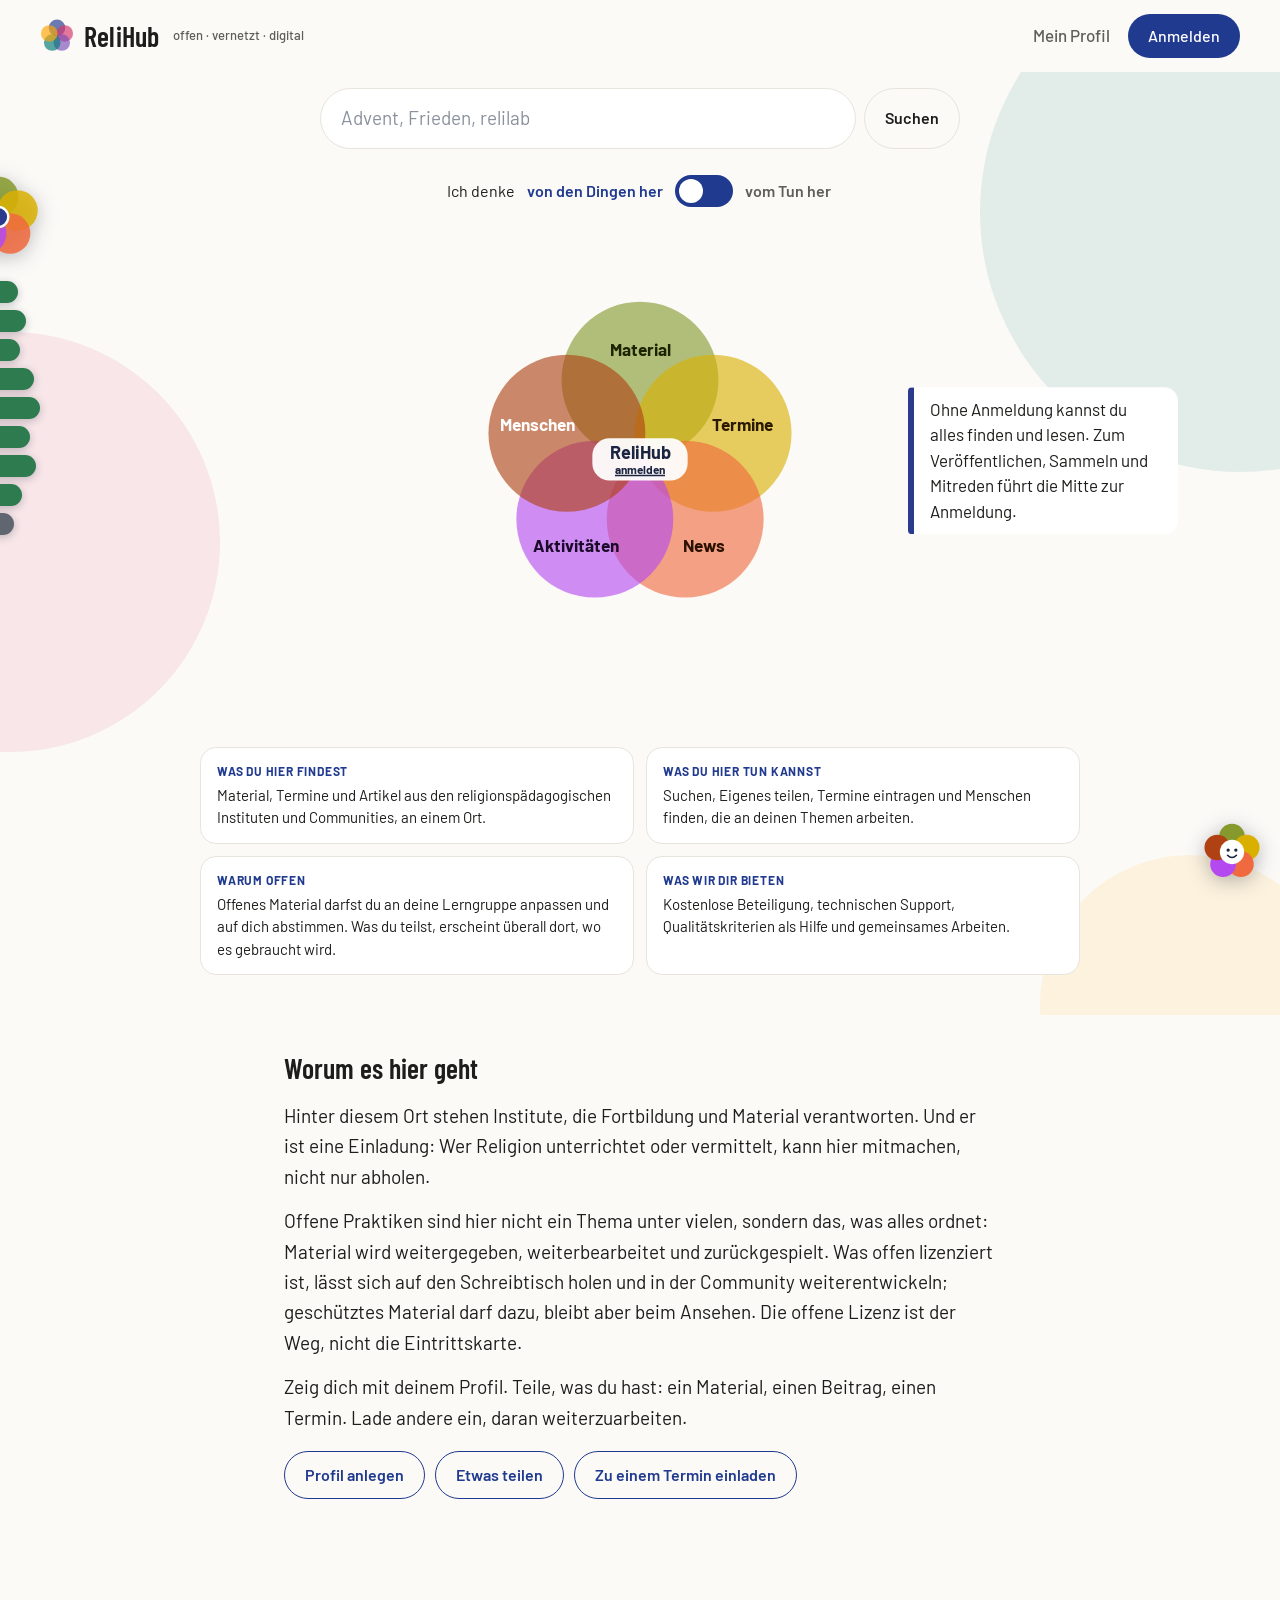
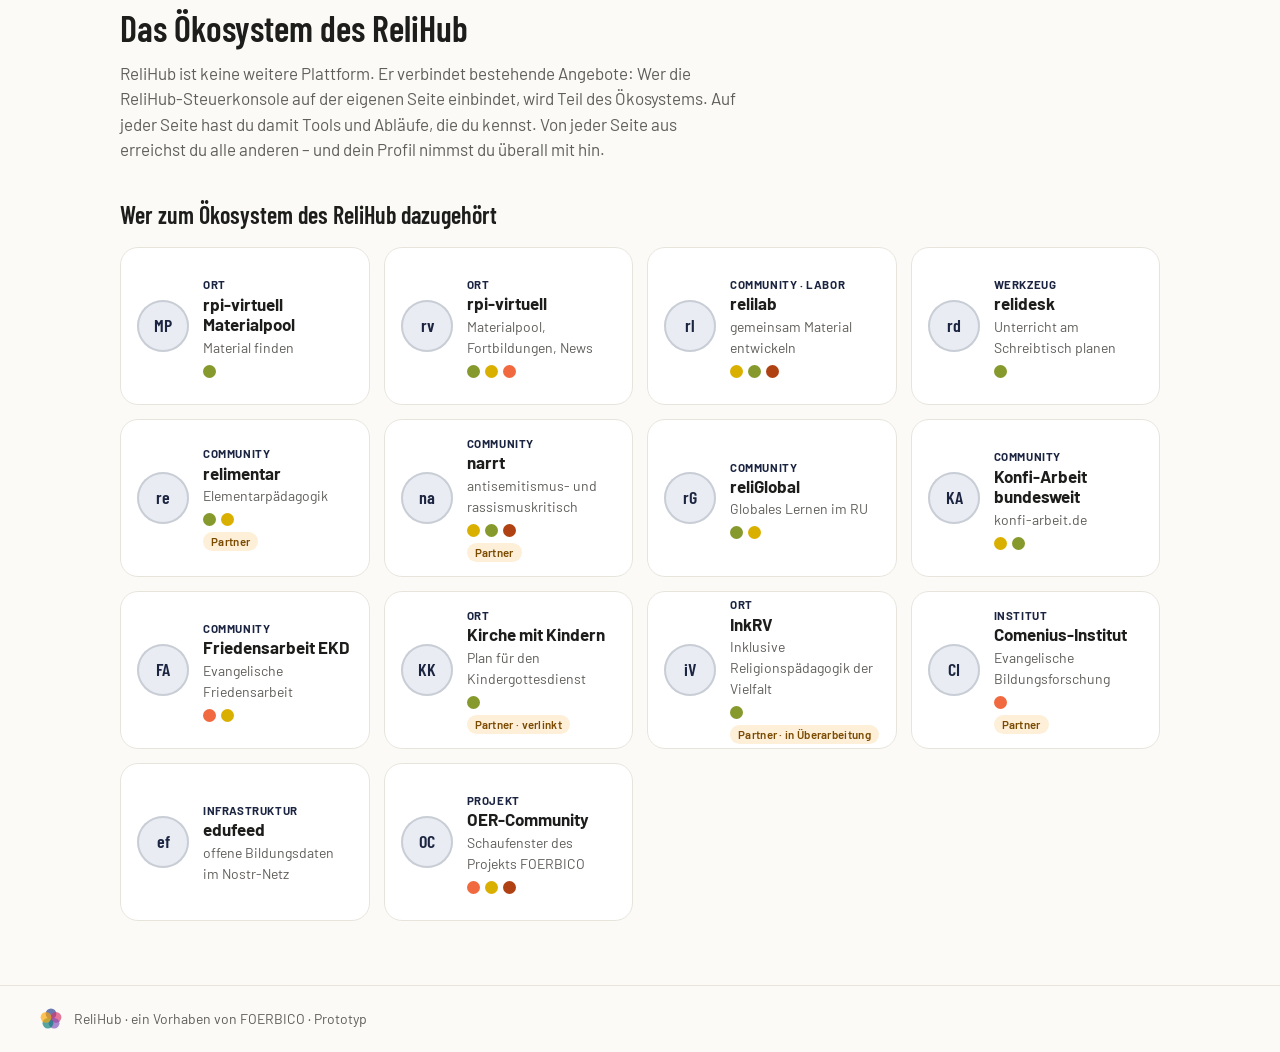
==== commit 5e283ebe: "Blume am Rand: Wege als Streifen, Orte als Ranken, Orte im Rahmen, Wege je Ort (ADR-0018) - Die Blum" ====
--- a/index.html
+++ b/index.html
@@ -1377,22 +1377,45 @@
 /* Ökosystem geht unter dem Suchschlitz auf, sobald getippt wird */
 /* Blüten am linken Rand: ragen ein Stück herein und blättern beim Überfahren auf; ersetzen Leiste und kleine Blume */
 #leiste,relihub-steuerkonsole[floating]{display:none!important}
-.sb{position:fixed;left:0;top:50%;transform:translateY(-50%);z-index:7200;font-size:15px}
-.sb-griff{display:flex;flex-direction:column;padding:0;border:0;background:none;cursor:pointer}
-.sb-griff i{display:block;width:20px;height:40px;margin:-5px 0;border-radius:0 40px 40px 0;background:var(--c);box-shadow:1px 0 3px rgba(0,0,0,.18)}
-.sb-griff:focus-visible{outline:3px solid var(--n-gespraeche);outline-offset:2px}
-.sb-feld{position:absolute;left:0;top:50%;width:268px;max-height:88vh;box-sizing:border-box;overflow-y:auto;padding:14px 14px 14px 0;background:var(--card);border:1px solid var(--line);border-left:0;border-radius:0 24px 24px 0;box-shadow:6px 8px 30px rgba(20,24,40,.22);transform:translate(-105%,-50%);visibility:hidden;transition:transform .2s,visibility .2s}
-.sb:hover .sb-feld,.sb:focus-within .sb-feld,.sb.auf .sb-feld{transform:translate(0,-50%);visibility:visible}
-@media (prefers-reduced-motion:reduce){.sb-feld{transition:none}}
-.sb-feld h2{font:700 11px/1.2 Barlow,sans-serif;letter-spacing:1px;text-transform:uppercase;color:var(--muted);margin:14px 14px 4px}
-.sb-blatt{display:flex;align-items:center;gap:8px;width:fit-content;max-width:100%;box-sizing:border-box;min-height:40px;margin:4px 0;padding:7px 18px 7px 14px;border:0;border-radius:0 999px 999px 0;background:var(--c);color:var(--t,#fff);font:inherit;font-weight:600;text-decoration:none;text-align:left;cursor:pointer}
-.sb-blatt.sub{min-height:34px;margin-left:0;padding-left:26px;font-size:14px;background:color-mix(in srgb,var(--c) 24%,#fff);color:#1B2440}
-.sb-blatt.ort{background:#F1F3F7;color:#1B2440;font-weight:500}
-.sb-blatt.ort::before{content:"";flex:none;width:11px;height:11px;border-radius:50%;background:var(--c)}
-.sb-blatt.ort small{font-size:11px;letter-spacing:.4px;text-transform:uppercase;color:var(--muted)}
-.sb-blatt[aria-current]{box-shadow:inset 0 0 0 3px #1B2440}
-.sb-blatt:focus-visible{outline:3px solid #1B2440;outline-offset:2px}
-.sb-blatt.grau{background:#C9CED6;color:#2B2F36}
+/* Navigation am linken Rand (ADR-0018): Die Blume schaut halb herein und rollt beim Klick heraus. Aus dem Rand springen die Wege als Streifen, darunter wachsen die Orte als Ranken. */
+.sb{position:fixed;left:0;top:clamp(96px,19vh,180px);z-index:7200;width:0;height:0;font-size:15px}
+.sb-blume{position:absolute;left:0;top:0;width:92px;height:92px;border:0;border-radius:50%;background:transparent;padding:0;cursor:pointer;transform:translateX(-52%);transition:transform .7s cubic-bezier(.3,.8,.3,1);z-index:3}
+.sb-blume:hover{transform:translateX(-44%)}
+.sb-blume svg{width:92px;height:92px;display:block;filter:drop-shadow(0 4px 10px rgba(20,24,40,.3));transition:transform 1s cubic-bezier(.2,.8,.2,1)}
+.sb.auf .sb-blume{transform:translateX(8px)}
+.sb.auf .sb-blume svg{transform:rotate(216deg)}
+.sb-blume:focus-visible{outline:3px solid var(--n-ich);outline-offset:2px}
+.sb-wort{position:absolute;left:112px;top:28px;width:max-content;max-width:min(300px,calc(100vw - 128px));background:#1B2440;color:#fff;border-radius:12px;padding:7px 12px;font-weight:600;z-index:4}
+.sb-spalte{position:absolute;left:0;top:104px;width:max-content;max-width:100vw;display:flex;flex-direction:column;align-items:flex-start;max-height:calc(100vh - clamp(96px,19vh,180px) - 120px);overflow-y:auto;overflow-x:hidden;padding:2px 0 12px;scrollbar-width:none}
+.sb-wege{display:grid;grid-template-columns:max-content;grid-template-rows:0fr;transition:grid-template-rows .35s}
+.sb.auf .sb-wege{grid-template-rows:1fr}
+.sb-wege>div{min-height:0;overflow:hidden;display:flex;flex-direction:column;align-items:flex-start;gap:7px;padding:0 14px 0 0}
+.sb.auf .sb-wege>div{padding-bottom:12px}
+.sb-weg{display:flex;align-items:stretch;flex:none;height:40px;border-radius:0 999px 999px 0;background:var(--c);color:var(--t,#fff);overflow:hidden;white-space:nowrap;box-shadow:0 3px 10px rgba(20,24,40,.25);transform:translateX(-108%);opacity:0;transition:transform .25s,opacity .2s}
+.sb.auf .sb-weg{transform:none;opacity:1;transition:transform .5s cubic-bezier(.2,1.35,.4,1) calc(var(--v)*1s),opacity .2s calc(var(--v)*1s)}
+.sb-weg b{display:flex;align-items:center;padding:0 12px 0 14px;font-weight:700;font-size:16px;min-width:104px}
+.sb-weg button,.sb-weg a{display:flex;align-items:center;border:0;border-left:2px solid var(--c);background:var(--card);color:#1B2440;font:inherit;font-weight:700;padding:0 14px;cursor:pointer;margin:3px 0;text-decoration:none}
+.sb-weg>:last-child{border-radius:0 999px 999px 0;margin-right:3px;padding-right:16px}
+.sb-weg button:hover,.sb-weg button:focus-visible,.sb-weg a:hover{background:color-mix(in srgb,var(--c) 26%,#fff)}
+.sb-weg button.grau{color:#6A7180}
+.sb-weg.ein b{min-width:0}
+.sb-weg.ein{height:34px}
+.sb-ranken{display:flex;flex-direction:column;align-items:flex-start;gap:7px;padding:4px 14px 0 0}
+.sb-ort{display:flex;align-items:center;gap:8px;flex:none;height:22px;padding:0 14px 0 12px;border-radius:0 999px 999px 0;background:#2E7B4F;color:transparent;text-decoration:none;font-weight:600;white-space:nowrap;box-shadow:0 2px 8px rgba(20,24,40,.25);
+  transform:translateX(calc(-100% + var(--stummel)*1px));transition:transform .35s cubic-bezier(.4,0,.6,1) calc(var(--z)*1s),height .25s,color .2s}
+.sb-ort i{flex:none;width:9px;height:9px;border-radius:50%;background:var(--c);box-shadow:0 0 0 2px #fff}
+.sb-ranken.auf .sb-ort{color:#fff;transform:none;height:30px;transition:transform .5s cubic-bezier(.2,1.35,.4,1) calc(var(--v)*1s),height .25s,color .2s}
+.sb-ort[aria-current]{background:#1B2440}
+.sb-ort.alle{background:#5F6670}
+.sb-ort:hover{filter:brightness(1.12)}
+.sb-ort:focus-visible{outline:3px solid #1B2440;outline-offset:2px}
+@media (prefers-reduced-motion:reduce){.sb-blume,.sb-blume svg,.sb-weg,.sb-wege,.sb-ort{transition:none!important}}
+/* Ort im Rahmen: Die Seite einer Community lädt unter die Navigation, Blume, Wege, Ranken und Flowi bleiben stehen */
+#v-ort iframe{position:fixed;inset:0;width:100%;height:100%;border:0;background:#fff;z-index:20}
+.ort-zeile{position:fixed;z-index:7100;left:50%;bottom:14px;transform:translateX(-50%);display:flex;flex-wrap:wrap;justify-content:center;align-items:center;gap:4px 16px;max-width:calc(100vw - 190px);margin:0;background:#1B2440;color:#fff;border-radius:999px;padding:8px 18px;font-size:15px;box-shadow:0 6px 22px rgba(20,24,40,.35)}
+.ort-zeile a{color:#fff;font-weight:600}
+.cr-feed{max-width:none;align-items:center;margin:0 0 20px}
+.cr-feed .cr-pill{text-decoration:none;margin-left:auto}
 /* Tun auf der Seite des Dings: Wer von den Dingen her kommt, findet hier, was er damit tun kann */
 .tun-zeile{display:flex;flex-wrap:wrap;align-items:center;gap:8px;padding:8px clamp(34px,4vw,40px);background:var(--tb);border-bottom:3px solid var(--tc);font-size:15px}
 .tun-zeile b{margin-right:4px}
@@ -1453,7 +1476,10 @@
 @media (max-width:820px){
   .v-drei{grid-template-columns:1fr}
   .st-sicht{font-size:14px;gap:6px;flex-wrap:nowrap;white-space:nowrap}
-  .sb-griff i{width:11px;height:30px;margin:-4px 0}
+  .sb-blume,.sb-blume svg{width:76px;height:76px}
+  .sb-spalte{top:88px}
+  .sb-weg b{min-width:92px}
+  .ort-zeile{left:12px;right:92px;transform:none;max-width:none;border-radius:16px;justify-content:flex-start;font-size:14px;padding:8px 14px}
   .tun-zeile{padding:6px 16px;font-size:14px}.tun-zeile button{min-height:34px;padding:4px 12px}
   .st-sicht>span:first-child{display:none}
 }
@@ -1691,6 +1717,12 @@
 </div>
 
 <!-- ===================== Ansicht 7: Community-Raum ===================== -->
+<!-- ===================== Ansicht: Ort im Rahmen (ADR-0018) ===================== -->
+<div class="view" id="v-ort" data-stand="live:Seite des Orts">
+  <p class="stand" aria-live="polite" hidden></p>
+  <iframe id="ortRahmen" title="Seite eines Orts im Ökosystem" sandbox="allow-scripts allow-same-origin allow-forms allow-popups allow-popups-to-escape-sandbox" referrerpolicy="no-referrer"></iframe>
+  <p class="ort-zeile" id="ortZeile"></p>
+</div>
 <div class="view" id="v-community" data-stand="nachbau:Beispielinhalte">
   <header class="hub-top">
     <a class="brand" href="#start"><svg class="mark" viewBox="-205 -205 410 410" aria-hidden="true"></svg>ReliHub</a>
@@ -2093,8 +2125,11 @@
 <relihub-leiste id="leiste" label="Orte"></relihub-leiste>
 <!-- Blüten am linken Rand (ADR-0017): Start, die Dinge und die Orte, auf jeder Seite -->
 <nav class="sb" id="sb" aria-label="ReliHub-Navigation">
-  <button type="button" class="sb-griff" id="sbGriff" aria-expanded="false" aria-controls="sbFeld" aria-label="Navigation aufblättern"><i style="--c:var(--n-ich)"></i><i style="--c:var(--n-material)"></i><i style="--c:var(--n-termine)"></i><i style="--c:var(--n-news)"></i><i style="--c:var(--n-gespraeche)"></i><i style="--c:var(--n-menschen)"></i></button>
-  <div class="sb-feld" id="sbFeld"></div>
+  <button type="button" class="sb-blume" id="sbGriff" aria-expanded="false" aria-controls="sbFeld" aria-label="Navigation öffnen">
+    <svg viewBox="-50 -50 100 100" aria-hidden="true"><circle cx="0" cy="-22" r="22" fill="#85992C" fill-opacity=".85"/><circle cx="21" cy="-7" r="22" fill="#DAB000" fill-opacity=".85"/><circle cx="13" cy="18" r="22" fill="#F1693E" fill-opacity=".85"/><circle cx="-13" cy="18" r="22" fill="#B549F0" fill-opacity=".85"/><circle cx="-21" cy="-7" r="22" fill="#AF4112" fill-opacity=".85"/><circle cx="0" cy="0" r="11" fill="#2A3B8E" stroke="#fff" stroke-width="2.5"/></svg>
+  </button>
+  <div class="sb-wort" id="sbWort" hidden></div>
+  <div class="sb-spalte" id="sbFeld"><div class="sb-wege"><div id="sbWege"></div></div><div class="sb-ranken" id="sbRanken"></div></div>
 </nav>
 <!-- In Entwicklung: über Ansichten ohne eigene Entwicklung -->
 <div class="entw" id="entw"><p class="entw-band" role="status">In Entwicklung · Diese Ansicht ist ein Nachbau mit Beispieldaten</p><div class="entw-wort" aria-hidden="true">IN ENTWICKLUNG</div></div>
@@ -5715,6 +5750,11 @@
       }
     }, () => { ['crBeitr', 'crTerm'].forEach(id => { const x = el(id); if (x && lauf === crFuellLauf) x.innerHTML = leer('Die Relays antworten gerade nicht.'); }); });
   }
+  /** Hinweis über dem Raum (ADR-0018): Die Ansicht im Hub ist ein Feed, zu Hause ist die Community auf ihrer eigenen Seite. Mit eigener Seite steht der Weg dorthin groß daneben. */
+  function crHinweis(c) {
+    const o = ortVon(c.id), n = esc(c.n);
+    return `<p class="mt-feed cr-feed"><b>Feed von ${n}</b><span>Hier läuft zusammen, was ${n} im Netz teilt: Material, Beiträge und Termine, ungefiltert und nach Zeit.${o && o.web ? ` Redaktionell betreut, eingeordnet, im eigenen Design und mit Ansprechpersonen findest du ${n} auf der eigenen Webseite.` : ''}</span>${o && o.web ? `<a class="cr-pill" href="#ort?o=${esc(o.id)}">Zur Webseite ›</a>` : ''}</p>`;
+  }
   function crRender() {
     const c = CY.find(x => x.id === crId); if (!c) return;
     const mem = crMember[c.id], fol = cyFollow.has(c.id), req = crReq[c.id], hx = crHex(c.id);   // Schlüssel der Community: für „Beitreten“ und für alle Inhalte
@@ -5727,7 +5767,7 @@
         <div class="cr-top"><span class="ring" style="width:240px;height:240px;background:${c.col};right:-50px;top:-120px"></span><span class="ring" style="width:170px;height:170px;background:var(--c-koop);right:130px;bottom:-120px"></span><div class="cr-id"><div class="cr-name">${crAv(c, 64)}<h1>${c.n}</h1>${hx ? '' : `<button type="button" class="cr-fol${fol ? '' : ' off'}" data-cract="follow">${fol ? '✓ Folge ich' : '+ Folgen'}</button>`}</div>
           ${hx ? '<button type="button" class="cr-mem" data-crtab="mem"><span id="crZahl">Mitglieder</span> ›</button>' : ''}${c.inst ? `<div>${cyRel(c)}</div>` : ''}${nlLine(c)}</div>
           <div class="cr-act">${hx ? akKnopf('beitreten', hx, 'Beitreten') : mem ? '<span class="cr-badge">✓ Mitglied</span>' : req ? '<span class="cr-badge">Anfrage gesendet</span>' : '<button type="button" class="cr-pill" data-cract="join">Beitritt anfragen</button>'}${mem ? '' : '<a data-cract="code">Einladungscode einlösen</a><div class="cr-code" id="crCode" hidden><input placeholder="Code eingeben" aria-label="Einladungscode"><button type="button" class="cr-pill" data-cract="redeem">Einlösen</button></div>'}</div></div>
-        ${crMain(c, hx)}
+        ${crHinweis(c)}${crMain(c, hx)}
       </main>`;
     if (hx && crTab !== 'katalog') { crMaterial(hx); crFuellen(c, hx); }
     if (crTab === 'katalog') katRender(c);
@@ -7104,10 +7144,10 @@
     const [viewRaw, qs] = raw.split('?');
     const [view, sub] = viewRaw.split('/');
     const finden = view === 'finden' && sub ? (['sammlung', 'fortbildungen'].includes(sub) ? sub : null) : view === 'kooperieren' && sub ? (sub === 'personen' ? sub : null) : undefined;   // finden/<sub>, kooperieren/<sub> → Ansicht v-<sub>
-    const v = finden ? finden : (['start', 'profil', 'materialpool', 'relilab', 'relidesk', 'communities', 'community', 'oercommunity', 'rpi-virtuell', 'person', 'oekosystem', 'mitmachen', 'news', 'material', 'eigene-instanz'].includes(view) ? view : 'start');
+    const v = finden ? finden : (['start', 'profil', 'materialpool', 'relilab', 'relidesk', 'communities', 'community', 'oercommunity', 'rpi-virtuell', 'person', 'oekosystem', 'mitmachen', 'news', 'material', 'eigene-instanz', 'ort'].includes(view) ? view : 'start');
     if (finden === null) toast('Diese Seite gibt es nicht.');
     document.querySelectorAll('.view').forEach(n => n.classList.toggle('on', n.id === 'v-' + v));
-    document.title = { start: 'ReliHub', profil: 'ReliHub · Mein Profil', materialpool: 'Materialpool Religion', sammlung: 'Sammlung', fortbildungen: 'ReliHub · Termine', material: 'ReliHub · Material', personen: 'Personen', person: 'Profil', relilab: 'relilab', relidesk: 'relidesk', communities: 'ReliHub · Communities', oekosystem: 'ReliHub · Ökosystem', mitmachen: 'ReliHub · Aktivitäten', news: 'ReliHub · News', 'eigene-instanz': 'ReliHub · Eigene Instanz', community: 'ReliHub · Community-Raum', oercommunity: 'OER-Community · FOERBICO', 'rpi-virtuell': 'rpi-virtuell · Teil des ReliHub' }[v];
+    document.title = { start: 'ReliHub', profil: 'ReliHub · Mein Profil', materialpool: 'Materialpool Religion', sammlung: 'Sammlung', fortbildungen: 'ReliHub · Termine', material: 'ReliHub · Material', personen: 'Personen', person: 'Profil', relilab: 'relilab', relidesk: 'relidesk', communities: 'ReliHub · Communities', oekosystem: 'ReliHub · Ökosystem', mitmachen: 'ReliHub · Aktivitäten', news: 'ReliHub · News', 'eigene-instanz': 'ReliHub · Eigene Instanz', ort: 'ReliHub · Ort im Ökosystem', community: 'ReliHub · Community-Raum', oercommunity: 'OER-Community · FOERBICO', 'rpi-virtuell': 'rpi-virtuell · Teil des ReliHub' }[v];
     if (v === 'community') { const pp = new URLSearchParams(qs || ''); crOpen(pp.get('c') || '', pp.get('zu') === 'katalog' ? 'katalog' : pp.get('tab')); }
     leisteEl.setAttribute('current', v === 'community' ? 'c-' + crId : v === 'fortbildungen' ? 'rpi-virtuell' : v === 'eigene-instanz' ? 'zuschnitt' : v);
     RelihubSteuerkonsole.setOrt(leisteEl.getAttribute('current'));   // der Stiel markiert denselben Ort wie die Leiste
@@ -7119,6 +7159,7 @@
     if (v === 'mitmachen') pkOpen(qs);
     if (v === 'news') nwOpen(qs);
     if (v === 'material') mtOpen(qs);
+    ortOpen(v === 'ort' ? qs : null);
     if (v === 'eigene-instanz') eiOpen(qs);
     if (v === 'oercommunity') ocOpen(sub);
     if (v === 'relilab') rlShow(qs);
@@ -7373,38 +7414,107 @@
   }
   // ---------- Blüten am linken Rand ----------
   const ORT_ART = { materialpool: 'Ort', 'rpi-virtuell': 'Ort', relilab: 'Community · Labor', relidesk: 'Werkzeug', oercommunity: 'Projekt' };
-  const sbEl = document.getElementById('sb'), sbFeld = document.getElementById('sbFeld'), sbGriff = document.getElementById('sbGriff');
+  // ---------- Navigation am linken Rand (ADR-0018): Blume, Wege als Streifen, Orte als Ranken ----------
+  const sbEl = document.getElementById('sb'), sbFeld = document.getElementById('sbFeld'), sbGriff = document.getElementById('sbGriff'), sbWege = document.getElementById('sbWege'), sbRanken = document.getElementById('sbRanken'), sbWortEl = document.getElementById('sbWort');
   function sbOrt() { const v = CUR.split('?')[0]; return v === 'relilab' ? 'relilab' : v === 'community' ? 'raum' : ''; }
-  // Wörter einer Community für ihre Blüten: eigene, wenn sie welche eingestellt hat, sonst die allgemeinen
-  const BLUETEN_STANDARD = [
-    { ding: 'menschen', wort: 'Kontakt aufnehmen', aktion: 'menschen.personen' }, { ding: 'material', wort: 'Material finden', aktion: 'material.finden' }, { ding: 'material', wort: 'Material teilen', aktion: 'material.teilen' },
-    { ding: 'termine', wort: 'Termin eintragen', aktion: 'termine.erstellen' }, { ding: 'termine', wort: 'Termine finden', aktion: 'termine.finden' }];
-  const raumName = () => BLUMEN[crId] ? BLUMEN[crId].name : ((CY.find(c => c.id === crId) || {}).n || 'dieser Community').replace(/\u00ad/g, '');
+  // Je Inhaltsart ein Streifen mit zwei Wegen: einer holt etwas heraus, einer gibt etwas hinein
+  const STREIFEN = [
+    { ding: 'material', name: 'Material', raus: ['finden', 'material.finden', 'Material finden'], rein: ['teilen', 'material.teilen', 'Material teilen'] },
+    { ding: 'termine', name: 'Termine', raus: ['finden', 'termine.finden', 'Termine finden'], rein: ['eintragen', 'termine.erstellen', 'Termin eintragen'] },
+    { ding: 'news', name: 'News', raus: ['lesen', 'news.finden', 'News lesen'], rein: ['schreiben', 'news.veroeffentlichen', 'Beitrag schreiben'] },
+    { ding: 'gespraeche', name: 'Aktivitäten', raus: ['ansehen', 'gespraeche.oeffentlich', 'Aktivitäten ansehen'], rein: ['mitreden', 'gespraeche.communities', 'Mitreden'] },
+    { ding: 'menschen', name: 'Menschen', raus: ['Personen', 'menschen.personen', 'Personen finden'], rein: ['Communities', 'menschen.communities', 'Communities ansehen'] }
+  ];
+  // Orte des Ökosystems. `web`: die eigene Seite, sie lädt im Rahmen. `hub`: was der Ort im Datenraum teilt, als Ansicht im Hub.
+  // `wege`: Jeder Ort legt selbst fest, wohin ein Weg führt: auf einen Navigationspunkt seiner eigenen Seite (https-Adresse) oder in den Datenraum (Route im Hub, auch mit eigenem Filter).
+  // Ohne Eintrag gilt der Datenraum: die Ansicht des Orts im Hub, sonst der ganze Hub. Im Prototyp steht die Tabelle hier; später legt sie jede Community unter ihrem Schlüssel ab.
+  const OEKO_ORTE = [
+    { id: 'relilab', n: 'relilab', web: 'https://relilab.org/', hub: 'relilab', c: '#6D3BE0', blume: 'relilab',
+      wege: { 'termine.finden': 'https://relilab.org/termine/', 'termine.erstellen': 'https://relilab.org/termin-einreichen/', 'material.finden': 'https://relilab.org/alle-material4you-beitraege/' } },
+    { id: 'religlobal', n: 'reliGlobal', web: 'https://religlobal.org/', hub: 'community?c=religlobal', c: '#AF4112', blume: 'religlobal',
+      wege: { 'termine.finden': 'https://religlobal.org/termine/', 'material.finden': 'https://religlobal.org/unit/', 'menschen.personen': 'https://religlobal.org/kontakt/' } },
+    { id: 'konfi', n: 'Konfiarbeit EKD', web: 'https://konfi-arbeit.de/', hub: 'community?c=konfi', c: '#AF4112', blume: 'konfi',
+      wege: { 'material.finden': 'https://konfi-arbeit.de/category/praxismaterial/', 'termine.finden': 'https://konfi-arbeit.de/category/veranstaltungen/', 'news.finden': 'https://konfi-arbeit.de/category/konfi-news/' } },
+    { id: 'alpika-gs', n: 'ALPIKA Grundschule', web: 'https://alpika.de/blog/grundschulen/', hub: 'community?c=alpika-gs', c: '#AF4112', wege: {} },
+    { id: 'frieden', n: 'Friedenspädagogik', web: '', hub: 'community?c=frieden', c: '#AF4112', blume: 'frieden', wege: {} },   // Community am Anfang: alle Wege führen in ihren Ausschnitt des Datenraums
+    { id: 'rpi-virtuell', n: 'rpi-virtuell', web: 'https://rpi-virtuell.de/', hub: 'rpi-virtuell', c: '#0072AA', wege: { 'material.finden': 'material', 'termine.finden': 'finden/fortbildungen', 'news.finden': 'news' } },   // der ganze Datenraum
+    { id: 'oercommunity', n: 'OER-Community', web: 'https://oer.community/', hub: 'oercommunity', c: '#B02A5B', wege: { 'material.finden': 'material', 'termine.finden': 'finden/fortbildungen', 'news.finden': 'community?c=oercommunity&tab=art' } },   // Datenraum, News mit eigenem Filter
+    { id: 'relidesk', n: 'relidesk', web: '', hub: 'relidesk', c: '#AD5F00', wege: {} }
+  ];
+  const ortVon = id => OEKO_ORTE.find(o => o.id === id) || null;
+  /** Wo die Navigation gerade steht: { art: 'hub' | 'ort' | 'relilab' | 'raum', o: Ort oder null }. Im Rahmen und in der Hub-Ansicht eines Orts gelten seine Wege und seine Wörter. */
+  function sbKontext() {
+    const [v, qs] = CUR.split('?');
+    if (v === 'ort') { const o = ortVon(new URLSearchParams(qs || '').get('o')); return o ? { art: 'ort', o } : { art: 'hub', o: null }; }
+    if (v === 'relilab') return { art: 'relilab', o: ortVon('relilab') };
+    if (v === 'community') return { art: 'raum', o: ortVon(crId) };
+    return { art: 'hub', o: null };
+  }
+  const raumName = () => BLUMEN[crId] ? BLUMEN[crId].name : ((CY.find(c => c.id === crId) || {}).n || 'dieser Community').replace(/­/g, '');
+  let sbBesuche = {};
+  try { sbBesuche = JSON.parse(localStorage.getItem('relihub:orte-besuche') || '{}') || {}; } catch (e) { sbBesuche = {}; }
   function sbRender() {
-    const v = CUR.split('?')[0].split('/').pop(), ort = sbOrt();
-    const b = (akt, wort, ding, kl) => `<button type="button" class="sb-blatt${kl ? ' ' + kl : ''}${!LOGGED && NUR_ANGEMELDET.includes(akt) ? ' grau' : ''}" data-sb="${akt}" style="--c:${D_FARBE[ding][0]};--t:${D_FARBE[ding][1]}">${esc(wort)}${!LOGGED && NUR_ANGEMELDET.includes(akt) ? ' · anmelden' : ''}</button>`;
-    const bl = ort === 'raum' ? (BLUMEN[crId] ? BLUMEN[crId].blaetter : BLUETEN_STANDARD) : ort === 'relilab' ? BLUMEN[rkBsp].blaetter : null;
-    const dinge = ort === 'raum' ? b('raum.home', 'Übersicht', 'ich') + bl.map(x => b(x.aktion, x.wort, x.ding)).join('') + b('news.finden', 'News lesen', 'news') + b('gespraeche.oeffentlich', 'Mitreden', 'gespraeche') + b('raum.lern', 'Lernbausteine', 'material', 'sub') + b('raum.set', 'Einstellungen', 'ich', 'sub')
-      : ort === 'relilab' ? bl.map(x => b(x.aktion, x.wort, x.ding)).join('') + b('news.finden', 'News lesen', 'news') + b('menschen.communities', 'Communities im relilab', 'menschen', 'sub')
-      : ort ? ''
-      : b('material.finden', 'Material', 'material') + b('termine.finden', 'Termine', 'termine') + b('news.finden', 'News', 'news') + b('gespraeche.oeffentlich', 'Aktivitäten', 'gespraeche')
-        + b('menschen.personen', 'Menschen', 'menschen') + b('menschen.personen', 'Personen', 'menschen', 'sub') + b('menschen.communities', 'Communities', 'menschen', 'sub');
-    const orte = LEISTE.filter(x => x.id !== 'start').map(x => `<a class="sb-blatt ort" href="${x.href}" style="--c:${x.color}"${x.id === v ? ' aria-current="page"' : ''}>${esc(x.label)} <small>${ORT_ART[x.id] || 'Ort'}</small></a>`).join('')
-      + [['religlobal', 'reliGLOBAL'], ['konfi', 'Konfi-Arbeit'], ['frieden', 'Friedensarbeit']].map(([id, n]) => `<a class="sb-blatt ort" href="#community?c=${id}" style="--c:${D_FARBE.menschen[0]}"${ort === 'raum' && crId === id ? ' aria-current="page"' : ''}>${n} <small>Community</small></a>`).join('') + `<a class="sb-blatt ort" href="#partner" style="--c:#8A909C">Alle Orte</a>`;
-    sbFeld.innerHTML = `<a class="sb-blatt" href="#start" style="--c:${D_FARBE.ich[0]}"${v === 'start' ? ' aria-current="page"' : ''}>ReliHub · Start</a>`
-      + `<h2>${ort === 'raum' ? 'Hier bei ' + esc(raumName()) : ort === 'relilab' ? 'Hier bei ' + esc(BLUMEN[rkBsp].name) : 'Im ReliHub'}</h2>${dinge}`
-      + `<button type="button" class="sb-blatt" data-sb="ich" style="--c:${D_FARBE.ich[0]}">${LOGGED ? 'Mein ReliHub' : 'Anmelden'}</button>`
-      + `<h2>Orte im Ökosystem</h2>${orte}`;
-  }
-  const sbZu = () => { sbEl.classList.remove('auf'); sbGriff.setAttribute('aria-expanded', 'false'); if (document.activeElement && sbEl.contains(document.activeElement)) document.activeElement.blur(); };
-  sbGriff.addEventListener('click', () => { const auf = !sbEl.classList.contains('auf'); sbEl.classList.toggle('auf', auf); sbGriff.setAttribute('aria-expanded', String(auf)); });
-  sbFeld.addEventListener('click', e => {
-    const k = e.target.closest('[data-sb]');
-    if (k) { const d = aktionVon(k.dataset.sb, k.textContent), ort = sbOrt(); if (ort === 'relilab') rlAktion(d); else if (ort === 'raum') rgAktion(d); else standardAktion(d, 'hub'); }
-    if (k || e.target.closest('a')) sbZu();
+    const v = CUR.split('?')[0].split('/').pop(), k = sbKontext(), bl = k.o && k.o.blume && BLUMEN[k.o.blume] ? BLUMEN[k.o.blume].blaetter : [];
+    const eigen = akt => bl.find(x => x.aktion === akt);   // Wörter der Community, wo sie welche eingestellt hat
+    let nr = 0; const vz = () => (0.22 + nr++ * 0.06).toFixed(2);
+    const knopf = (w) => {
+      const e = eigen(w[1]), ziel = k.o && k.o.wege[w[1]], grau = !LOGGED && !ziel && NUR_ANGEMELDET.includes(w[1]), voll = (e ? e.wort : w[2]) + (grau ? ' · nach Anmeldung' : '');
+      return `<button type="button"${grau ? ' class="grau"' : ''} data-sb="${w[1]}" data-wort="${esc(voll)}" title="${esc(voll)}" aria-label="${esc(voll)}">${esc(e && e.kurz ? e.kurz : w[0])}</button>`;
+    };
+    const ein = (inhalt, ding) => `<div class="sb-weg ein" style="--c:${D_FARBE[ding][0]};--t:${D_FARBE[ding][1]};--v:${vz()}">${inhalt}</div>`;
+    const kopf = k.o ? ein(`<b>bei ${esc(k.o.n)}</b>` + (k.art === 'ort' ? `<a href="#${esc(k.o.hub)}">im Datenraum</a>` : `<button type="button" data-sb="raum.home">Übersicht</button>` + (k.o.web ? `<a href="#ort?o=${k.o.id}">Webseite</a>` : '')), 'ich')
+      : k.art === 'raum' ? ein(`<b>bei ${esc(raumName())}</b><button type="button" data-sb="raum.home">Übersicht</button>`, 'ich') : '';
+    sbWege.innerHTML = (v === 'start' ? '' : ein(`<a href="#start"><span aria-hidden="true">‹ </span>ReliHub</a>`, 'ich')) + kopf
+      + STREIFEN.map(s => `<div class="sb-weg" style="--c:${D_FARBE[s.ding][0]};--t:${D_FARBE[s.ding][1]};--v:${vz()}"><b>${esc(s.name)}</b>${knopf(s.raus)}${knopf(s.rein)}</div>`).join('')
+      + ein(`<button type="button" data-sb="ich">${LOGGED ? 'Mein ReliHub' : 'Anmelden'}</button>`, 'ich');
+    // Ranken: alle Orte; besuchte rücken nach oben. In Ruhe schauen nur Stummel aus dem Rand.
+    const breiten = [18, 26, 20, 34, 40, 30, 36, 22, 28, 16, 38, 24, 32];
+    const orte = OEKO_ORTE.map((o, i) => ({ o, i, b: sbBesuche[o.id] || 0 })).sort((a, b) => b.b - a.b || a.i - b.i);
+    sbRanken.innerHTML = orte.map((x, i) => `<a class="sb-ort" href="#${x.o.web ? 'ort?o=' + x.o.id : x.o.hub}" data-ort="${x.o.id}" style="--c:${x.o.c};--stummel:${breiten[i % breiten.length]};--v:${(i * 0.05).toFixed(2)};--z:${((orte.length - i) * 0.03).toFixed(2)}"${k.o && k.o.id === x.o.id ? ' aria-current="page"' : ''}><i></i>${esc(x.o.n)}</a>`).join('')
+      + `<a class="sb-ort alle" href="#partner" style="--c:#fff;--stummel:14;--v:${(orte.length * 0.05).toFixed(2)};--z:0"><i></i>Alle Orte</a>`;
+    sbTab();
+  }
+  function sbTab() { const auf = sbEl.classList.contains('auf'); sbWege.querySelectorAll('button,a').forEach(b => { b.tabIndex = auf ? 0 : -1; }); }
+  const sbZu = () => { sbEl.classList.remove('auf'); sbRanken.classList.remove('auf'); sbWortEl.hidden = true; sbGriff.setAttribute('aria-expanded', 'false'); sbGriff.setAttribute('aria-label', 'Navigation öffnen'); sbTab(); };
+  sbGriff.addEventListener('click', () => { const auf = !sbEl.classList.contains('auf'); if (!auf) { sbZu(); return; } sbEl.classList.add('auf'); sbGriff.setAttribute('aria-expanded', 'true'); sbGriff.setAttribute('aria-label', 'Navigation schließen'); sbTab(); });
+  /** Ein Weg: erst gilt, was der Ort selbst festgelegt hat (eigene Seite im Rahmen oder Route im Hub), sonst sein Ausschnitt des Datenraums, sonst der ganze Hub */
+  function sbWeg(akt, label) {
+    const k = sbKontext(), ziel = k.o && k.o.wege[akt], d = aktionVon(akt, label);
+    if (akt === 'ich') return standardAktion(d, 'hub');
+    if (ziel) { go(/^https:\/\//.test(ziel) ? 'ort?o=' + k.o.id + '&w=' + akt : ziel); return false; }
+    if (k.art === 'relilab' || (k.art === 'ort' && k.o.id === 'relilab')) return akt === 'raum.home' ? (go('relilab'), false) : rlAktion(d);
+    if (k.art === 'raum') return rgAktion(d);
+    if (k.art === 'ort' && k.o.hub.startsWith('community?c=')) { crId = k.o.id; return rgAktion(d); }
+    return standardAktion(d, 'hub');
+  }
+  sbWege.addEventListener('click', e => {
+    const b = e.target.closest('[data-sb]');
+    if (b) sbWeg(b.dataset.sb, b.dataset.wort || b.textContent);
+    if (b || e.target.closest('a')) sbZu();
   });
-  document.addEventListener('click', e => { if (sbEl.classList.contains('auf') && !sbEl.contains(e.target)) sbZu(); });
-  document.addEventListener('keydown', e => { if (e.key === 'Escape' && sbEl.classList.contains('auf')) { sbZu(); sbGriff.focus(); } });
+  const sbZeig = e => { const b = e.target.closest && e.target.closest('[data-wort]'); if (b) { sbWortEl.textContent = b.dataset.wort; sbWortEl.hidden = false; } else sbWortEl.hidden = true; };
+  sbWege.addEventListener('mouseover', sbZeig); sbWege.addEventListener('focusin', sbZeig); sbWege.addEventListener('mouseleave', () => { sbWortEl.hidden = true; });
+  sbRanken.addEventListener('mouseenter', () => sbRanken.classList.add('auf'));
+  sbRanken.addEventListener('mouseleave', () => sbRanken.classList.remove('auf'));
+  sbRanken.addEventListener('focusin', () => sbRanken.classList.add('auf'));
+  sbRanken.addEventListener('click', e => {
+    const a = e.target.closest('.sb-ort'); if (!a) return;
+    if (!sbRanken.classList.contains('auf')) { e.preventDefault(); sbRanken.classList.add('auf'); return; }   // erstes Antippen lässt die Ranken wachsen
+    if (a.dataset.ort) { sbBesuche[a.dataset.ort] = (sbBesuche[a.dataset.ort] || 0) + 1; try { localStorage.setItem('relihub:orte-besuche', JSON.stringify(sbBesuche)); } catch (er) {} }
+    sbZu();
+  });
+  document.addEventListener('click', e => { if (!sbEl.contains(e.target)) { if (sbEl.classList.contains('auf')) sbZu(); sbRanken.classList.remove('auf'); } });
+  document.addEventListener('keydown', e => { if (e.key === 'Escape' && (sbEl.classList.contains('auf') || sbRanken.classList.contains('auf'))) { sbZu(); sbGriff.focus(); } });
+
+  // ---------- Ort im Rahmen (ADR-0018): Die eigene Seite eines Orts lädt unter die Navigation. Geladen werden nur Adressen aus der Tabelle OEKO_ORTE. ----------
+  function ortOpen(qs) {
+    const rahmen = document.getElementById('ortRahmen'), zeile = document.getElementById('ortZeile');
+    if (qs === null) { if (rahmen.getAttribute('src')) rahmen.removeAttribute('src'); return; }
+    const p = new URLSearchParams(qs || ''), o = ortVon(p.get('o')), w = o && o.wege[p.get('w')], ziel = w && /^https:\/\//.test(w) ? w : o && o.web;
+    if (!ziel) { go(o ? o.hub : 'partner'); return; }
+    if (rahmen.getAttribute('src') !== ziel) rahmen.setAttribute('src', ziel);
+    zeile.innerHTML = `<span>Du bist bei <b>${esc(o.n)}</b></span><a href="${esc(sichereUrl(ziel))}" target="_blank" rel="noopener">in neuem Tab öffnen</a><a href="#${esc(o.hub)}">Was ${esc(o.n)} im Datenraum teilt ›</a>`;
+  }
 
   // ---------- In Entwicklung: Ansichten ohne eigene Entwicklung ----------
   const IN_ENTW = ['materialpool', 'sammlung', 'relidesk', 'rpi-virtuell', 'eigene-instanz'];
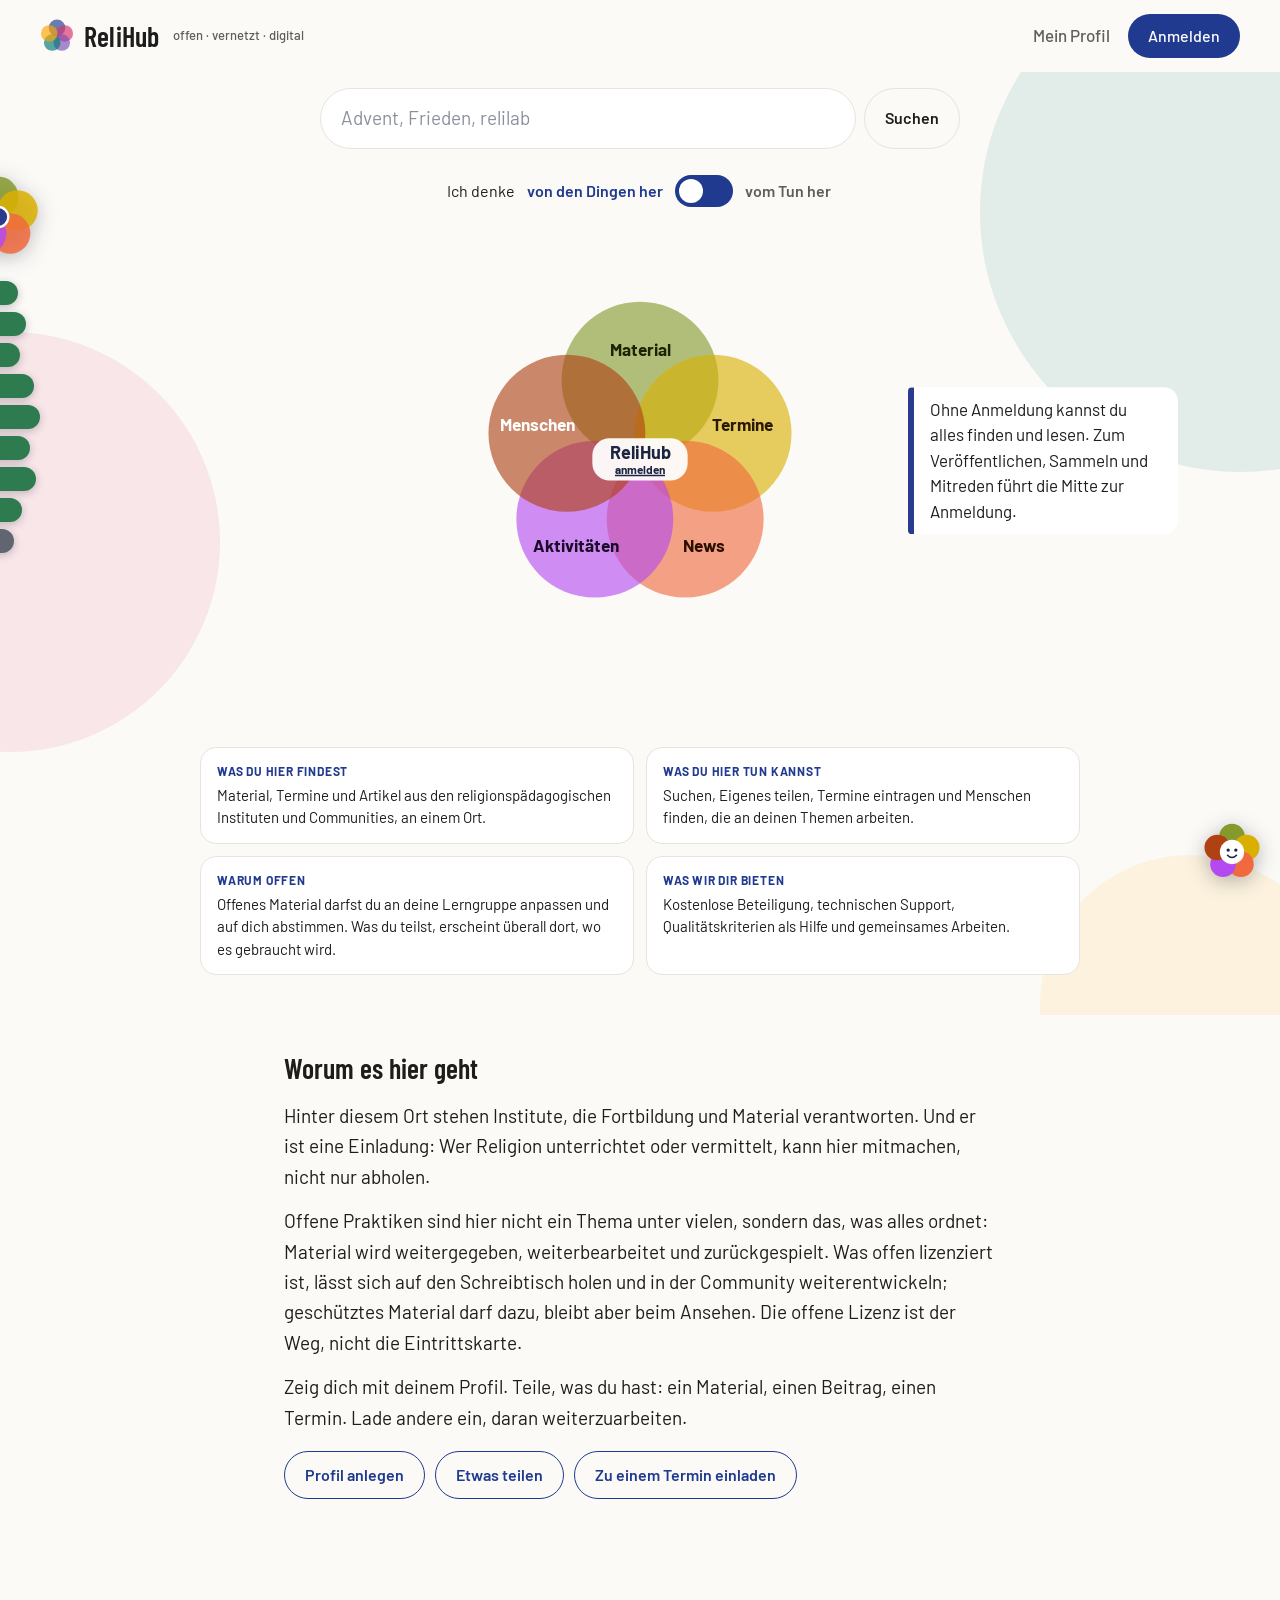
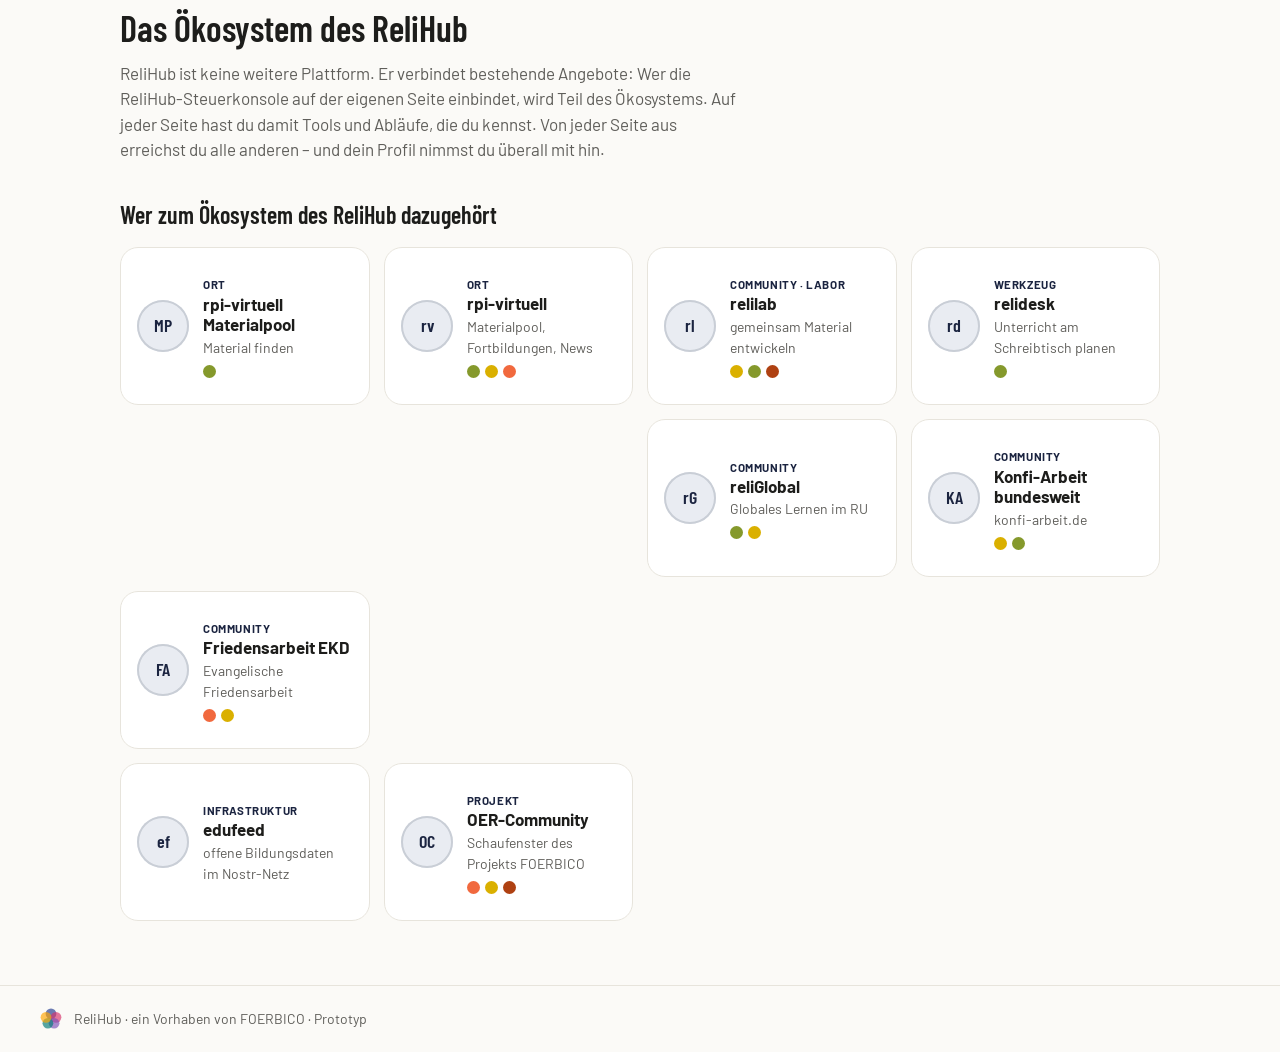
==== commit 7a4ce4ce: "Barrierefreiheit der Blume am Rand: Kontur, Zielgröße, Ansage und Fokus im Rahmen Streifen tragen ei" ====
--- a/index.html
+++ b/index.html
@@ -1391,7 +1391,8 @@
 .sb.auf .sb-wege{grid-template-rows:1fr}
 .sb-wege>div{min-height:0;overflow:hidden;display:flex;flex-direction:column;align-items:flex-start;gap:7px;padding:0 14px 0 0}
 .sb.auf .sb-wege>div{padding-bottom:12px}
-.sb-weg{display:flex;align-items:stretch;flex:none;height:40px;border-radius:0 999px 999px 0;background:var(--c);color:var(--t,#fff);overflow:hidden;white-space:nowrap;box-shadow:0 3px 10px rgba(20,24,40,.25);transform:translateX(-108%);opacity:0;transition:transform .25s,opacity .2s}
+/* Kontur: Gelb und Orange heben sich allein zu wenig vom Seitengrund ab (3:1 für Bedienelemente) */
+.sb-weg{display:flex;align-items:stretch;flex:none;height:40px;border-radius:0 999px 999px 0;background:var(--c);color:var(--t,#fff);overflow:hidden;white-space:nowrap;box-shadow:0 0 0 1.5px color-mix(in srgb,var(--c) 50%,#1B2440),0 3px 10px rgba(20,24,40,.25);transform:translateX(-108%);opacity:0;transition:transform .25s,opacity .2s}
 .sb.auf .sb-weg{transform:none;opacity:1;transition:transform .5s cubic-bezier(.2,1.35,.4,1) calc(var(--v)*1s),opacity .2s calc(var(--v)*1s)}
 .sb-weg b{display:flex;align-items:center;padding:0 12px 0 14px;font-weight:700;font-size:16px;min-width:104px}
 .sb-weg button,.sb-weg a{display:flex;align-items:center;border:0;border-left:2px solid var(--c);background:var(--card);color:#1B2440;font:inherit;font-weight:700;padding:0 14px;cursor:pointer;margin:3px 0;text-decoration:none}
@@ -1401,7 +1402,7 @@
 .sb-weg.ein b{min-width:0}
 .sb-weg.ein{height:34px}
 .sb-ranken{display:flex;flex-direction:column;align-items:flex-start;gap:7px;padding:4px 14px 0 0}
-.sb-ort{display:flex;align-items:center;gap:8px;flex:none;height:22px;padding:0 14px 0 12px;border-radius:0 999px 999px 0;background:#2E7B4F;color:transparent;text-decoration:none;font-weight:600;white-space:nowrap;box-shadow:0 2px 8px rgba(20,24,40,.25);
+.sb-ort{display:flex;align-items:center;gap:8px;flex:none;height:24px;padding:0 14px 0 12px;border-radius:0 999px 999px 0;background:#2E7B4F;color:transparent;text-decoration:none;font-weight:600;white-space:nowrap;box-shadow:0 2px 8px rgba(20,24,40,.25);
   transform:translateX(calc(-100% + var(--stummel)*1px));transition:transform .35s cubic-bezier(.4,0,.6,1) calc(var(--z)*1s),height .25s,color .2s}
 .sb-ort i{flex:none;width:9px;height:9px;border-radius:50%;background:var(--c);box-shadow:0 0 0 2px #fff}
 .sb-ranken.auf .sb-ort{color:#fff;transform:none;height:30px;transition:transform .5s cubic-bezier(.2,1.35,.4,1) calc(var(--v)*1s),height .25s,color .2s}
@@ -1409,6 +1410,7 @@
 .sb-ort.alle{background:#5F6670}
 .sb-ort:hover{filter:brightness(1.12)}
 .sb-ort:focus-visible{outline:3px solid #1B2440;outline-offset:2px}
+@media (pointer:coarse){.sb-ranken.auf .sb-ort{height:36px}}   /* mehr Fläche für den Finger */
 @media (prefers-reduced-motion:reduce){.sb-blume,.sb-blume svg,.sb-weg,.sb-wege,.sb-ort{transition:none!important}}
 /* Ort im Rahmen: Die Seite einer Community lädt unter die Navigation, Blume, Wege, Ranken und Flowi bleiben stehen */
 #v-ort iframe{position:fixed;inset:0;width:100%;height:100%;border:0;background:#fff;z-index:20}
@@ -1721,7 +1723,7 @@
 <div class="view" id="v-ort" data-stand="live:Seite des Orts">
   <p class="stand" aria-live="polite" hidden></p>
   <iframe id="ortRahmen" title="Seite eines Orts im Ökosystem" sandbox="allow-scripts allow-same-origin allow-forms allow-popups allow-popups-to-escape-sandbox" referrerpolicy="no-referrer"></iframe>
-  <p class="ort-zeile" id="ortZeile"></p>
+  <p class="ort-zeile" id="ortZeile" role="status"></p>
 </div>
 <div class="view" id="v-community" data-stand="nachbau:Beispielinhalte">
   <header class="hub-top">
@@ -7507,12 +7509,19 @@
   document.addEventListener('keydown', e => { if (e.key === 'Escape' && (sbEl.classList.contains('auf') || sbRanken.classList.contains('auf'))) { sbZu(); sbGriff.focus(); } });
 
   // ---------- Ort im Rahmen (ADR-0018): Die eigene Seite eines Orts lädt unter die Navigation. Geladen werden nur Adressen aus der Tabelle OEKO_ORTE. ----------
+  let sbKlick = 0;   // die Navigation zeichnet sich beim Wechsel neu, deshalb merkt sie sich den Klick statt des Fokus
+  sbEl.addEventListener('click', () => { sbKlick = Date.now(); }, true);
   function ortOpen(qs) {
     const rahmen = document.getElementById('ortRahmen'), zeile = document.getElementById('ortZeile');
     if (qs === null) { if (rahmen.getAttribute('src')) rahmen.removeAttribute('src'); return; }
     const p = new URLSearchParams(qs || ''), o = ortVon(p.get('o')), w = o && o.wege[p.get('w')], ziel = w && /^https:\/\//.test(w) ? w : o && o.web;
     if (!ziel) { go(o ? o.hub : 'partner'); return; }
     if (rahmen.getAttribute('src') !== ziel) rahmen.setAttribute('src', ziel);
+    rahmen.title = 'Seite von ' + o.n;
+    // Wer über die Navigation kam, landet mit dem Fokus in der geladenen Seite. Die Zeile sagt den Wechsel an, aber nur wenn sich das Ziel ändert.
+    if (Date.now() - sbKlick < 1500) { sbKlick = 0; rahmen.focus({ preventScroll: true }); }
+    if (zeile.dataset.ziel === ziel) return;
+    zeile.dataset.ziel = ziel;
     zeile.innerHTML = `<span>Du bist bei <b>${esc(o.n)}</b></span><a href="${esc(sichereUrl(ziel))}" target="_blank" rel="noopener">in neuem Tab öffnen</a><a href="#${esc(o.hub)}">Was ${esc(o.n)} im Datenraum teilt ›</a>`;
   }
 
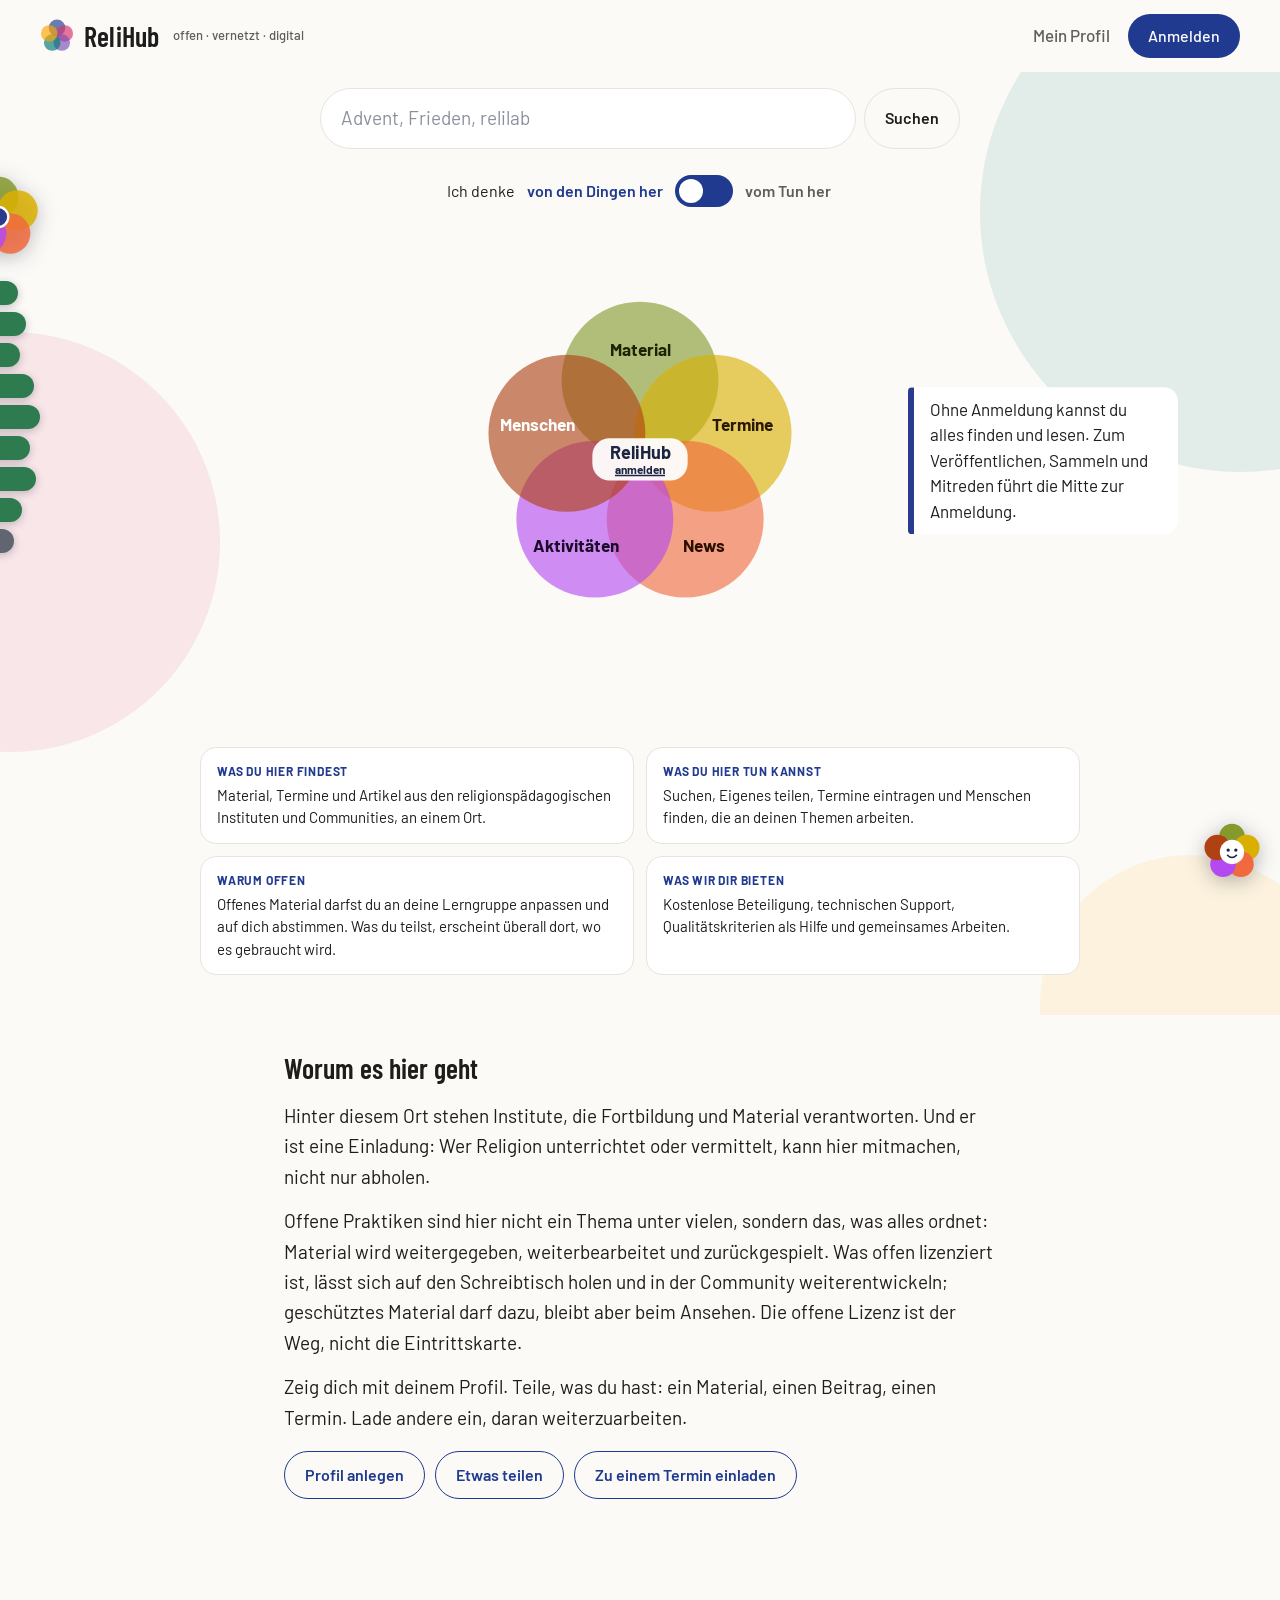
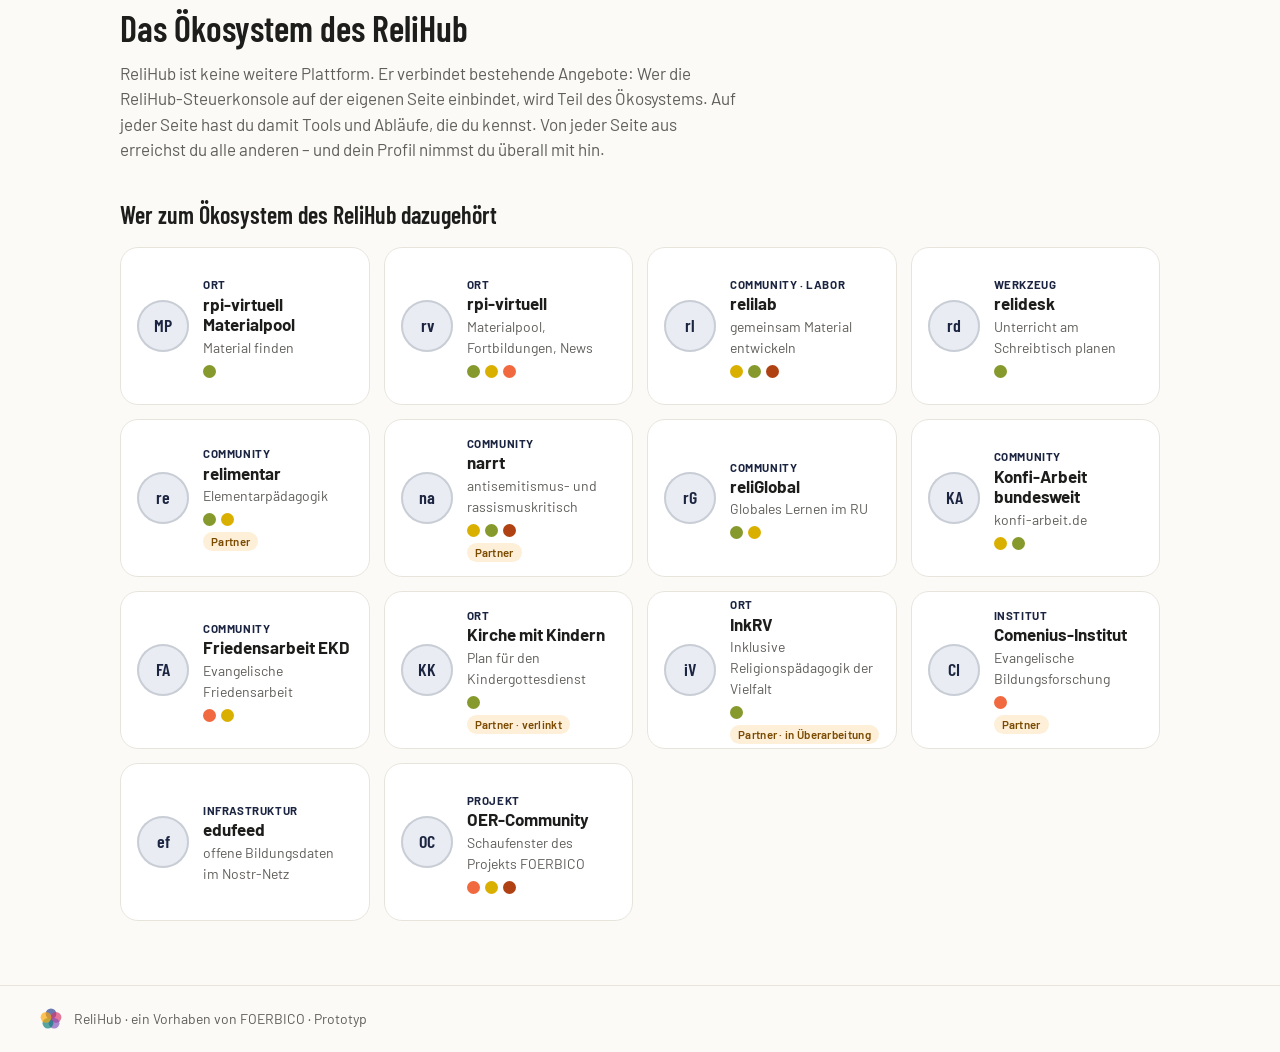
==== commit 7ccec7cd: "Streifen ohne Kontur, leichtere Schrift, Wege nach Anmeldung sichtbar grau" ====
--- a/index.html
+++ b/index.html
@@ -1391,14 +1391,15 @@
 .sb.auf .sb-wege{grid-template-rows:1fr}
 .sb-wege>div{min-height:0;overflow:hidden;display:flex;flex-direction:column;align-items:flex-start;gap:7px;padding:0 14px 0 0}
 .sb.auf .sb-wege>div{padding-bottom:12px}
-/* Kontur: Gelb und Orange heben sich allein zu wenig vom Seitengrund ab (3:1 für Bedienelemente) */
-.sb-weg{display:flex;align-items:stretch;flex:none;height:40px;border-radius:0 999px 999px 0;background:var(--c);color:var(--t,#fff);overflow:hidden;white-space:nowrap;box-shadow:0 0 0 1.5px color-mix(in srgb,var(--c) 50%,#1B2440),0 3px 10px rgba(20,24,40,.25);transform:translateX(-108%);opacity:0;transition:transform .25s,opacity .2s}
+.sb-weg{display:flex;align-items:stretch;flex:none;height:40px;border-radius:0 999px 999px 0;background:var(--c);color:var(--t,#fff);overflow:hidden;white-space:nowrap;box-shadow:0 3px 10px rgba(20,24,40,.25);transform:translateX(-108%);opacity:0;transition:transform .25s,opacity .2s}
 .sb.auf .sb-weg{transform:none;opacity:1;transition:transform .5s cubic-bezier(.2,1.35,.4,1) calc(var(--v)*1s),opacity .2s calc(var(--v)*1s)}
-.sb-weg b{display:flex;align-items:center;padding:0 12px 0 14px;font-weight:700;font-size:16px;min-width:104px}
-.sb-weg button,.sb-weg a{display:flex;align-items:center;border:0;border-left:2px solid var(--c);background:var(--card);color:#1B2440;font:inherit;font-weight:700;padding:0 14px;cursor:pointer;margin:3px 0;text-decoration:none}
+.sb-weg b{display:flex;align-items:center;padding:0 12px 0 14px;font-weight:600;font-size:16px;min-width:104px}
+.sb-weg button,.sb-weg a{display:flex;align-items:center;border:0;border-left:2px solid var(--c);background:var(--card);color:#1B2440;font:inherit;font-weight:500;padding:0 14px;cursor:pointer;margin:3px 0;text-decoration:none}
 .sb-weg>:last-child{border-radius:0 999px 999px 0;margin-right:3px;padding-right:16px}
 .sb-weg button:hover,.sb-weg button:focus-visible,.sb-weg a:hover{background:color-mix(in srgb,var(--c) 26%,#fff)}
-.sb-weg button.grau{color:#6A7180}
+/* Erst nach Anmeldung: graue Fläche, graue Schrift (über 4,5 zu 1), bleibt bedienbar und führt zur Anmeldung */
+.sb-weg button.grau{background:#E4E6EA;color:#4F5560}
+.sb-weg button.grau:hover,.sb-weg button.grau:focus-visible{background:#D6D9DF}
 .sb-weg.ein b{min-width:0}
 .sb-weg.ein{height:34px}
 .sb-ranken{display:flex;flex-direction:column;align-items:flex-start;gap:7px;padding:4px 14px 0 0}
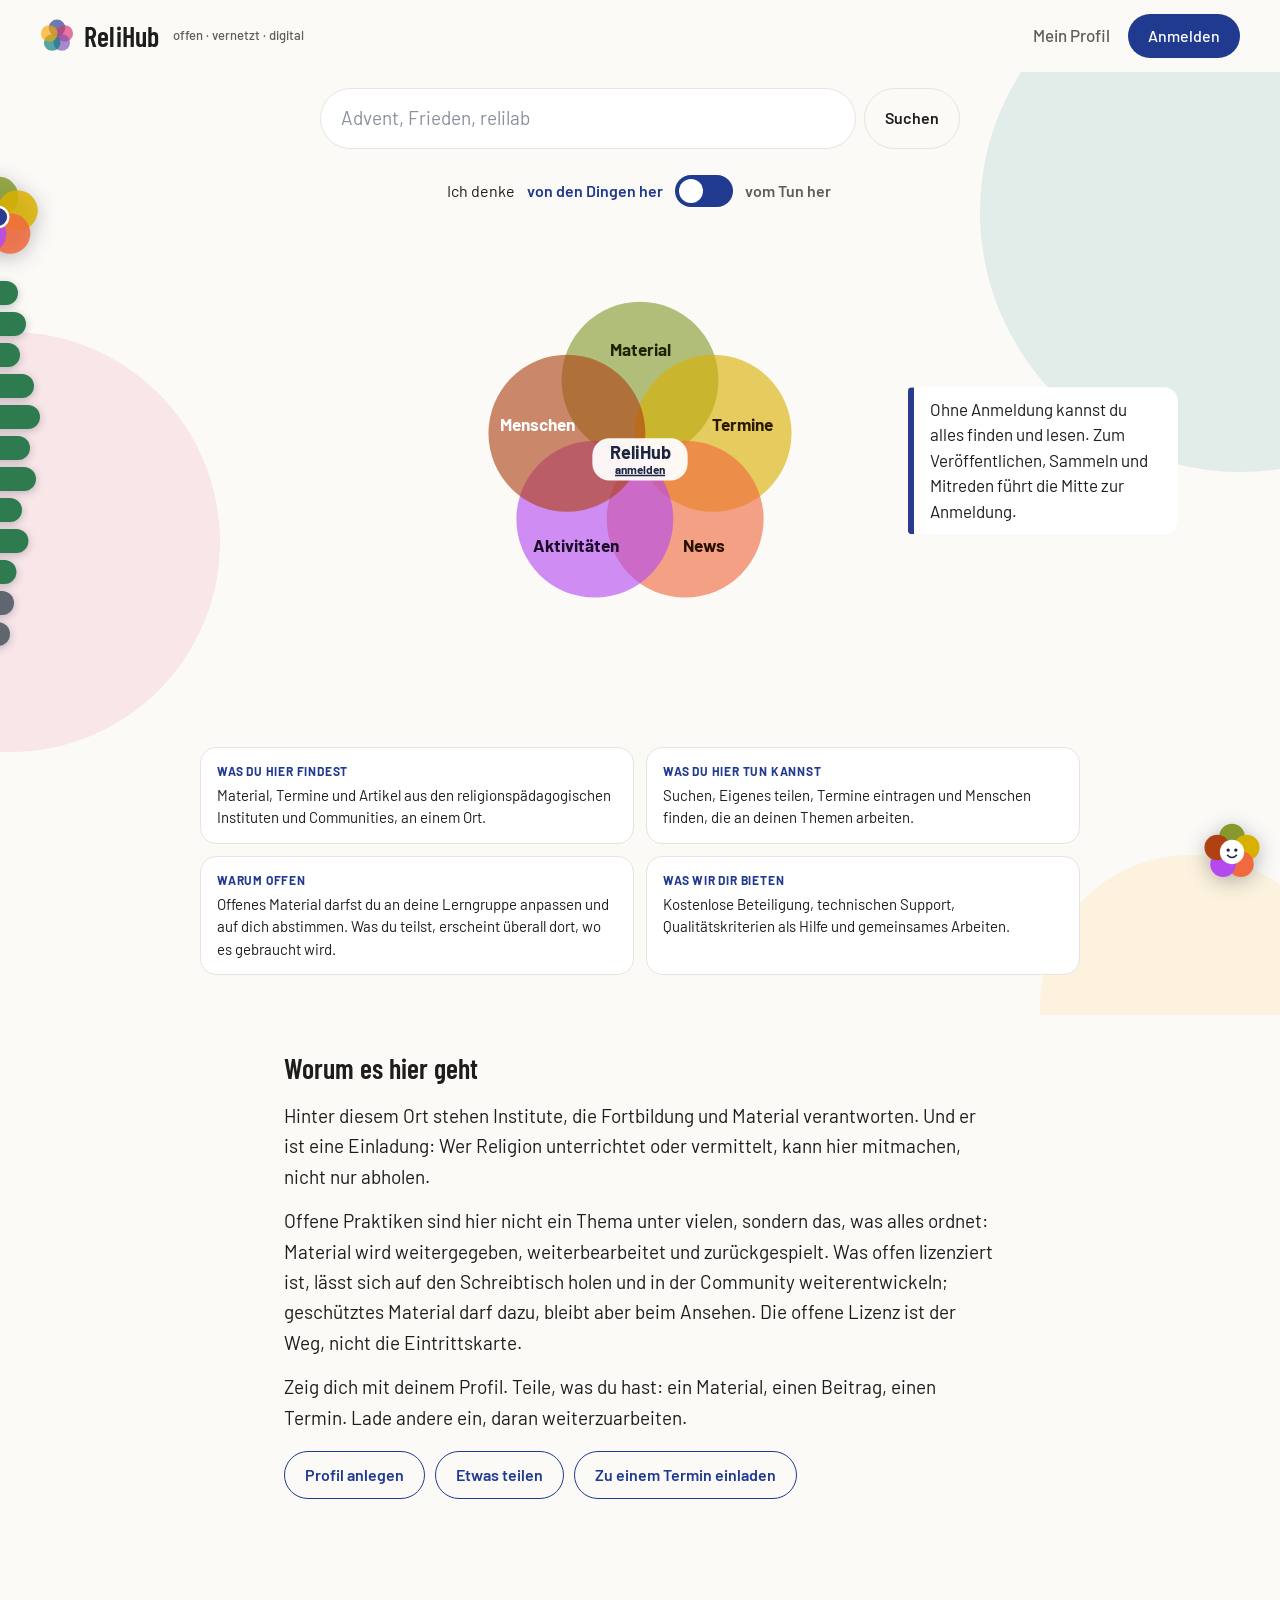
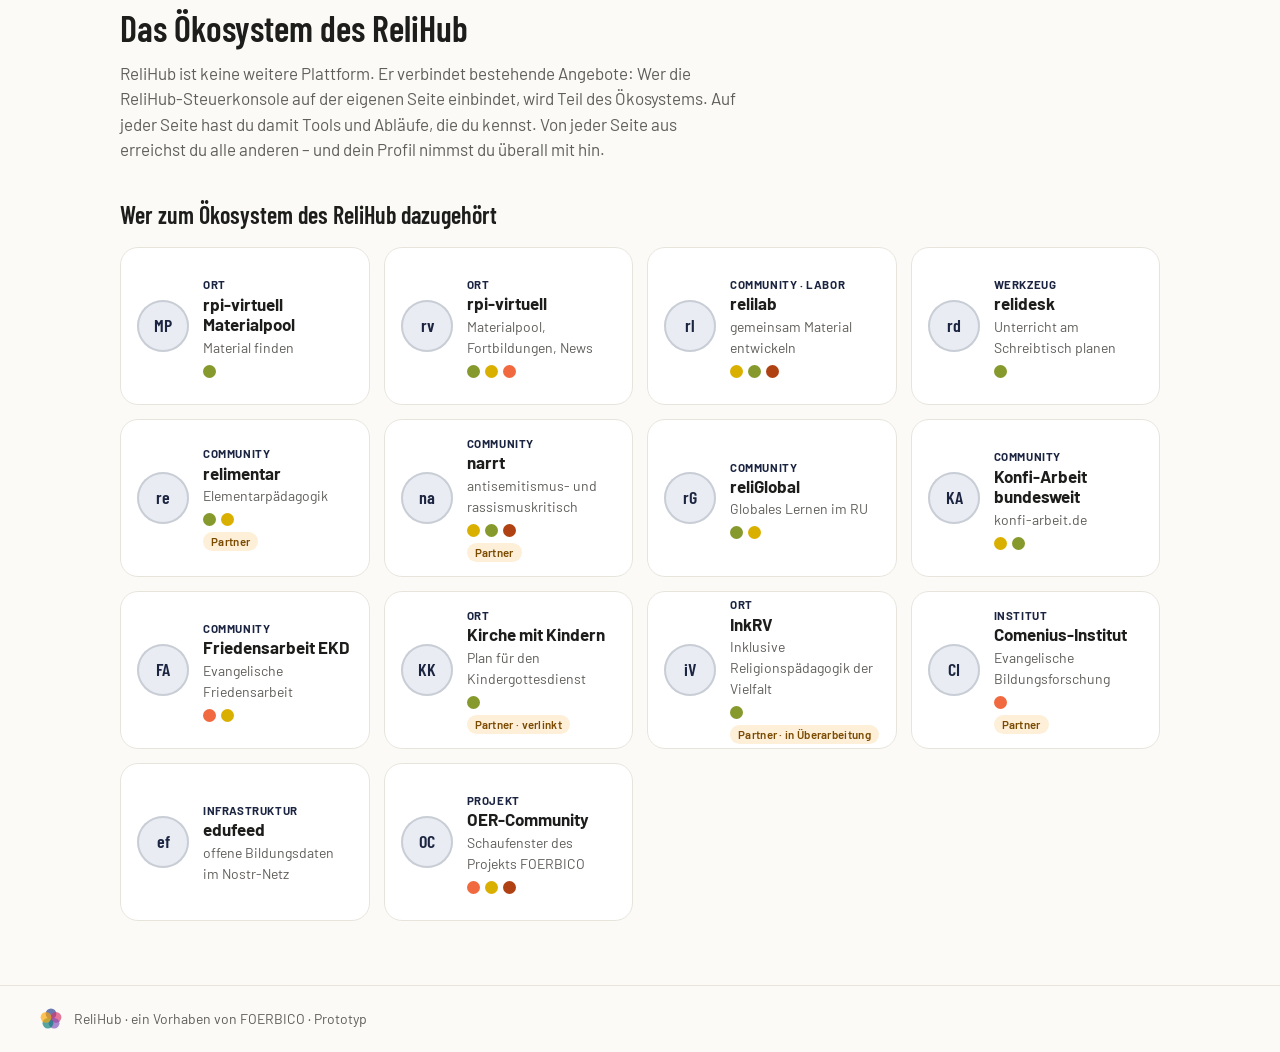
==== commit 695f7153: "Ranken sind wählbar: Häkchen je Ort, gemerkt im Browser; narrt und relimentar als Orte ohne Schlüsse" ====
--- a/index.html
+++ b/index.html
@@ -1409,6 +1409,17 @@
 .sb-ranken.auf .sb-ort{color:#fff;transform:none;height:30px;transition:transform .5s cubic-bezier(.2,1.35,.4,1) calc(var(--v)*1s),height .25s,color .2s}
 .sb-ort[aria-current]{background:#1B2440}
 .sb-ort.alle{background:#5F6670}
+button.sb-ort{border:0;font:inherit;font-weight:600;cursor:pointer}
+/* Auswahl der Ranken: Häkchen je Ort, gemerkt im Browser */
+.sb-wahl{margin:8px 14px 4px 8px;width:min(280px,calc(100vw - 30px));background:var(--card);color:#1B2440;border-radius:14px;padding:12px 14px;box-shadow:0 6px 22px rgba(20,24,40,.3);font-size:15px;white-space:normal}
+.sb-wahl fieldset{border:0;margin:0;padding:0}
+.sb-wahl legend{font-weight:600;padding:0;margin-bottom:6px}
+.sb-wahl label{display:flex;gap:9px;align-items:flex-start;min-height:32px;padding:5px 0;cursor:pointer}
+.sb-wahl input{flex:none;width:18px;height:18px;margin:2px 0 0;accent-color:#2E7B4F}
+.sb-wahl small{display:block;color:#5F6670;font-size:13px;line-height:1.3}
+.sb-wahl p{margin:8px 0 10px;color:#5F6670;font-size:13px;line-height:1.35}
+.sb-wahl button{border:0;border-radius:999px;background:#1B2440;color:#fff;font:inherit;font-weight:600;padding:7px 18px;cursor:pointer}
+.sb-wahl :focus-visible{outline:3px solid #1B2440;outline-offset:2px}
 .sb-ort:hover{filter:brightness(1.12)}
 .sb-ort:focus-visible{outline:3px solid #1B2440;outline-offset:2px}
 @media (pointer:coarse){.sb-ranken.auf .sb-ort{height:36px}}   /* mehr Fläche für den Finger */
@@ -2132,7 +2143,7 @@
     <svg viewBox="-50 -50 100 100" aria-hidden="true"><circle cx="0" cy="-22" r="22" fill="#85992C" fill-opacity=".85"/><circle cx="21" cy="-7" r="22" fill="#DAB000" fill-opacity=".85"/><circle cx="13" cy="18" r="22" fill="#F1693E" fill-opacity=".85"/><circle cx="-13" cy="18" r="22" fill="#B549F0" fill-opacity=".85"/><circle cx="-21" cy="-7" r="22" fill="#AF4112" fill-opacity=".85"/><circle cx="0" cy="0" r="11" fill="#2A3B8E" stroke="#fff" stroke-width="2.5"/></svg>
   </button>
   <div class="sb-wort" id="sbWort" hidden></div>
-  <div class="sb-spalte" id="sbFeld"><div class="sb-wege"><div id="sbWege"></div></div><div class="sb-ranken" id="sbRanken"></div></div>
+  <div class="sb-spalte" id="sbFeld"><div class="sb-wege"><div id="sbWege"></div></div><div class="sb-ranken" id="sbRanken"></div><div class="sb-wahl" id="sbWahl" hidden></div></div>
 </nav>
 <!-- In Entwicklung: über Ansichten ohne eigene Entwicklung -->
 <div class="entw" id="entw"><p class="entw-band" role="status">In Entwicklung · Diese Ansicht ist ein Nachbau mit Beispieldaten</p><div class="entw-wort" aria-hidden="true">IN ENTWICKLUNG</div></div>
@@ -7418,7 +7429,7 @@
   // ---------- Blüten am linken Rand ----------
   const ORT_ART = { materialpool: 'Ort', 'rpi-virtuell': 'Ort', relilab: 'Community · Labor', relidesk: 'Werkzeug', oercommunity: 'Projekt' };
   // ---------- Navigation am linken Rand (ADR-0018): Blume, Wege als Streifen, Orte als Ranken ----------
-  const sbEl = document.getElementById('sb'), sbFeld = document.getElementById('sbFeld'), sbGriff = document.getElementById('sbGriff'), sbWege = document.getElementById('sbWege'), sbRanken = document.getElementById('sbRanken'), sbWortEl = document.getElementById('sbWort');
+  const sbEl = document.getElementById('sb'), sbFeld = document.getElementById('sbFeld'), sbGriff = document.getElementById('sbGriff'), sbWege = document.getElementById('sbWege'), sbRanken = document.getElementById('sbRanken'), sbWahl = document.getElementById('sbWahl'), sbWortEl = document.getElementById('sbWort');
   function sbOrt() { const v = CUR.split('?')[0]; return v === 'relilab' ? 'relilab' : v === 'community' ? 'raum' : ''; }
   // Je Inhaltsart ein Streifen mit zwei Wegen: einer holt etwas heraus, einer gibt etwas hinein
   const STREIFEN = [
@@ -7442,7 +7453,10 @@
     { id: 'frieden', n: 'Friedenspädagogik', web: '', hub: 'community?c=frieden', c: '#AF4112', blume: 'frieden', wege: {} },   // Community am Anfang: alle Wege führen in ihren Ausschnitt des Datenraums
     { id: 'rpi-virtuell', n: 'rpi-virtuell', web: 'https://rpi-virtuell.de/', hub: 'rpi-virtuell', c: '#0072AA', wege: { 'material.finden': 'material', 'termine.finden': 'finden/fortbildungen', 'news.finden': 'news' } },   // der ganze Datenraum
     { id: 'oercommunity', n: 'OER-Community', web: 'https://oer.community/', hub: 'oercommunity', c: '#B02A5B', wege: { 'material.finden': 'material', 'termine.finden': 'finden/fortbildungen', 'news.finden': 'community?c=oercommunity&tab=art' } },   // Datenraum, News mit eigenem Filter
-    { id: 'relidesk', n: 'relidesk', web: '', hub: 'relidesk', c: '#AD5F00', wege: {} }
+    { id: 'relidesk', n: 'relidesk', web: '', hub: 'relidesk', c: '#AD5F00', wege: {} },
+    // Noch ohne Schlüssel im Datenraum (`ohne`): Die Ranke führt nur auf die eigene Webseite. `tab`: Die Seite verbietet das Einbetten und öffnet in neuem Tab.
+    { id: 'narrt', n: 'narrt', web: 'https://narrt.de/', hub: 'partner', c: '#AF4112', ohne: true, tab: true, wege: {} },
+    { id: 'relimentar', n: 'relimentar', web: 'https://relimentar.de/', hub: 'partner', c: '#AF4112', ohne: true, tab: true, wege: {} }
   ];
   const ortVon = id => OEKO_ORTE.find(o => o.id === id) || null;
   /** Wo die Navigation gerade steht: { art: 'hub' | 'ort' | 'relilab' | 'raum', o: Ort oder null }. Im Rahmen und in der Hub-Ansicht eines Orts gelten seine Wege und seine Wörter. */
@@ -7456,6 +7470,9 @@
   const raumName = () => BLUMEN[crId] ? BLUMEN[crId].name : ((CY.find(c => c.id === crId) || {}).n || 'dieser Community').replace(/­/g, '');
   let sbBesuche = {};
   try { sbBesuche = JSON.parse(localStorage.getItem('relihub:orte-besuche') || '{}') || {}; } catch (e) { sbBesuche = {}; }
+  // Auswahl der Ranken: Gemerkt wird nur, was abgewählt ist, im Browser. Neue Orte erscheinen so von selbst.
+  let sbAus = [];
+  try { const a = JSON.parse(localStorage.getItem('relihub:orte-aus') || '[]'); sbAus = Array.isArray(a) ? a.filter(x => typeof x === 'string') : []; } catch (e) { sbAus = []; }
   function sbRender() {
     const v = CUR.split('?')[0].split('/').pop(), k = sbKontext(), bl = k.o && k.o.blume && BLUMEN[k.o.blume] ? BLUMEN[k.o.blume].blaetter : [];
     const eigen = akt => bl.find(x => x.aktion === akt);   // Wörter der Community, wo sie welche eingestellt hat
@@ -7465,20 +7482,32 @@
       return `<button type="button"${grau ? ' class="grau"' : ''} data-sb="${w[1]}" data-wort="${esc(voll)}" title="${esc(voll)}" aria-label="${esc(voll)}">${esc(e && e.kurz ? e.kurz : w[0])}</button>`;
     };
     const ein = (inhalt, ding) => `<div class="sb-weg ein" style="--c:${D_FARBE[ding][0]};--t:${D_FARBE[ding][1]};--v:${vz()}">${inhalt}</div>`;
-    const kopf = k.o ? ein(`<b>bei ${esc(k.o.n)}</b>` + (k.art === 'ort' ? `<a href="#${esc(k.o.hub)}">im Datenraum</a>` : `<button type="button" data-sb="raum.home">Übersicht</button>` + (k.o.web ? `<a href="#ort?o=${k.o.id}">Webseite</a>` : '')), 'ich')
+    const kopf = k.o ? ein(`<b>bei ${esc(k.o.n)}</b>` + (k.art === 'ort' ? `<a href="#${esc(k.o.hub)}">${k.o.ohne ? 'Alle Orte' : 'im Datenraum'}</a>` : `<button type="button" data-sb="raum.home">Übersicht</button>` + (k.o.web ? `<a href="#ort?o=${k.o.id}">Webseite</a>` : '')), 'ich')
       : k.art === 'raum' ? ein(`<b>bei ${esc(raumName())}</b><button type="button" data-sb="raum.home">Übersicht</button>`, 'ich') : '';
     sbWege.innerHTML = (v === 'start' ? '' : ein(`<a href="#start"><span aria-hidden="true">‹ </span>ReliHub</a>`, 'ich')) + kopf
       + STREIFEN.map(s => `<div class="sb-weg" style="--c:${D_FARBE[s.ding][0]};--t:${D_FARBE[s.ding][1]};--v:${vz()}"><b>${esc(s.name)}</b>${knopf(s.raus)}${knopf(s.rein)}</div>`).join('')
       + ein(`<button type="button" data-sb="ich">${LOGGED ? 'Mein ReliHub' : 'Anmelden'}</button>`, 'ich');
     // Ranken: alle Orte; besuchte rücken nach oben. In Ruhe schauen nur Stummel aus dem Rand.
     const breiten = [18, 26, 20, 34, 40, 30, 36, 22, 28, 16, 38, 24, 32];
-    const orte = OEKO_ORTE.map((o, i) => ({ o, i, b: sbBesuche[o.id] || 0 })).sort((a, b) => b.b - a.b || a.i - b.i);
-    sbRanken.innerHTML = orte.map((x, i) => `<a class="sb-ort" href="#${x.o.web ? 'ort?o=' + x.o.id : x.o.hub}" data-ort="${x.o.id}" style="--c:${x.o.c};--stummel:${breiten[i % breiten.length]};--v:${(i * 0.05).toFixed(2)};--z:${((orte.length - i) * 0.03).toFixed(2)}"${k.o && k.o.id === x.o.id ? ' aria-current="page"' : ''}><i></i>${esc(x.o.n)}</a>`).join('')
-      + `<a class="sb-ort alle" href="#partner" style="--c:#fff;--stummel:14;--v:${(orte.length * 0.05).toFixed(2)};--z:0"><i></i>Alle Orte</a>`;
+    const orte = OEKO_ORTE.map((o, i) => ({ o, i, b: sbBesuche[o.id] || 0 })).filter(x => !sbAus.includes(x.o.id) || (k.o && k.o.id === x.o.id)).sort((a, b) => b.b - a.b || a.i - b.i);
+    const zusatz = o => (o.ohne ? ' title="noch ohne Inhalte im Datenraum"' : '') + (o.tab ? ` target="_blank" rel="noopener" aria-label="${esc(o.n)}, öffnet in neuem Tab"` : '');
+    sbRanken.innerHTML = orte.map((x, i) => `<a class="sb-ort" href="${x.o.tab ? esc(sichereUrl(x.o.web)) : '#' + (x.o.web ? 'ort?o=' + x.o.id : x.o.hub)}"${zusatz(x.o)} data-ort="${x.o.id}" style="--c:${x.o.c};--stummel:${breiten[i % breiten.length]};--v:${(i * 0.05).toFixed(2)};--z:${((orte.length - i) * 0.03).toFixed(2)}"${k.o && k.o.id === x.o.id ? ' aria-current="page"' : ''}><i></i>${esc(x.o.n)}${x.o.tab ? '<span aria-hidden="true"> ↗</span>' : ''}</a>`).join('')
+      + `<a class="sb-ort alle" href="#partner" style="--c:#fff;--stummel:14;--v:${(orte.length * 0.05).toFixed(2)};--z:0"><i></i>Alle Orte</a>`
+      + `<button type="button" class="sb-ort alle wahl" id="sbWahlGriff" aria-expanded="${!sbWahl.hidden}" aria-controls="sbWahl" style="--c:#fff;--stummel:10;--v:${((orte.length + 1) * 0.05).toFixed(2)};--z:0"><i></i>Orte auswählen</button>`;
     sbTab();
   }
+  /** Auswahl der Ranken: ein Häkchen je Ort. Die Voreinstellung zeigt alle; die Reihenfolge ist die Rangfolge des Hubs, Besuchtes rückt nach oben. */
+  function sbWahlZeig(auf) {
+    sbWahl.hidden = !auf;
+    const g = document.getElementById('sbWahlGriff'); if (g) g.setAttribute('aria-expanded', String(auf));
+    if (!auf) return;
+    sbWahl.innerHTML = `<fieldset><legend>Welche Orte sollen als Ranken erscheinen?</legend>`
+      + OEKO_ORTE.map(o => `<label><input type="checkbox" value="${o.id}"${sbAus.includes(o.id) ? '' : ' checked'}><span>${esc(o.n)}${o.ohne ? '<small>noch ohne Inhalte im Datenraum, führt auf die eigene Webseite</small>' : ''}</span></label>`).join('')
+      + `</fieldset><p>Voreingestellt sind alle Orte in der Rangfolge des Hubs. Was du besuchst, rückt nach oben. Deine Auswahl bleibt in diesem Browser. Weitere Orte stehen unter „Alle Orte“.</p><button type="button" id="sbWahlZu">Fertig</button>`;
+    sbWahl.querySelector('input').focus(); sbWahl.scrollIntoView({ block: 'nearest' });
+  }
   function sbTab() { const auf = sbEl.classList.contains('auf'); sbWege.querySelectorAll('button,a').forEach(b => { b.tabIndex = auf ? 0 : -1; }); }
-  const sbZu = () => { sbEl.classList.remove('auf'); sbRanken.classList.remove('auf'); sbWortEl.hidden = true; sbGriff.setAttribute('aria-expanded', 'false'); sbGriff.setAttribute('aria-label', 'Navigation öffnen'); sbTab(); };
+  const sbZu = () => { sbEl.classList.remove('auf'); sbRanken.classList.remove('auf'); sbWahlZeig(false); sbWortEl.hidden = true; sbGriff.setAttribute('aria-expanded', 'false'); sbGriff.setAttribute('aria-label', 'Navigation öffnen'); sbTab(); };
   sbGriff.addEventListener('click', () => { const auf = !sbEl.classList.contains('auf'); if (!auf) { sbZu(); return; } sbEl.classList.add('auf'); sbGriff.setAttribute('aria-expanded', 'true'); sbGriff.setAttribute('aria-label', 'Navigation schließen'); sbTab(); });
   /** Ein Weg: erst gilt, was der Ort selbst festgelegt hat (eigene Seite im Rahmen oder Route im Hub), sonst sein Ausschnitt des Datenraums, sonst der ganze Hub */
   function sbWeg(akt, label) {
@@ -7503,9 +7532,17 @@
   sbRanken.addEventListener('click', e => {
     const a = e.target.closest('.sb-ort'); if (!a) return;
     if (!sbRanken.classList.contains('auf')) { e.preventDefault(); sbRanken.classList.add('auf'); return; }   // erstes Antippen lässt die Ranken wachsen
+    if (a.id === 'sbWahlGriff') { sbWahlZeig(sbWahl.hidden); return; }
     if (a.dataset.ort) { sbBesuche[a.dataset.ort] = (sbBesuche[a.dataset.ort] || 0) + 1; try { localStorage.setItem('relihub:orte-besuche', JSON.stringify(sbBesuche)); } catch (er) {} }
     sbZu();
   });
+  sbWahl.addEventListener('change', e => {
+    const id = e.target.value; if (!ortVon(id)) return;
+    sbAus = e.target.checked ? sbAus.filter(x => x !== id) : sbAus.concat(id);
+    try { localStorage.setItem('relihub:orte-aus', JSON.stringify(sbAus)); } catch (er) {}
+    sbRanken.classList.add('auf'); sbRender();
+  });
+  sbWahl.addEventListener('click', e => { if (e.target.id === 'sbWahlZu') { sbWahlZeig(false); const g = document.getElementById('sbWahlGriff'); if (g) g.focus(); } });
   document.addEventListener('click', e => { if (!sbEl.contains(e.target)) { if (sbEl.classList.contains('auf')) sbZu(); sbRanken.classList.remove('auf'); } });
   document.addEventListener('keydown', e => { if (e.key === 'Escape' && (sbEl.classList.contains('auf') || sbRanken.classList.contains('auf'))) { sbZu(); sbGriff.focus(); } });
 
@@ -7516,14 +7553,14 @@
     const rahmen = document.getElementById('ortRahmen'), zeile = document.getElementById('ortZeile');
     if (qs === null) { if (rahmen.getAttribute('src')) rahmen.removeAttribute('src'); return; }
     const p = new URLSearchParams(qs || ''), o = ortVon(p.get('o')), w = o && o.wege[p.get('w')], ziel = w && /^https:\/\//.test(w) ? w : o && o.web;
-    if (!ziel) { go(o ? o.hub : 'partner'); return; }
+    if (!ziel || o.tab) { go(o ? o.hub : 'partner'); return; }   // was das Einbetten verbietet, lädt nie in den Rahmen
     if (rahmen.getAttribute('src') !== ziel) rahmen.setAttribute('src', ziel);
     rahmen.title = 'Seite von ' + o.n;
     // Wer über die Navigation kam, landet mit dem Fokus in der geladenen Seite. Die Zeile sagt den Wechsel an, aber nur wenn sich das Ziel ändert.
     if (Date.now() - sbKlick < 1500) { sbKlick = 0; rahmen.focus({ preventScroll: true }); }
     if (zeile.dataset.ziel === ziel) return;
     zeile.dataset.ziel = ziel;
-    zeile.innerHTML = `<span>Du bist bei <b>${esc(o.n)}</b></span><a href="${esc(sichereUrl(ziel))}" target="_blank" rel="noopener">in neuem Tab öffnen</a><a href="#${esc(o.hub)}">Was ${esc(o.n)} im Datenraum teilt ›</a>`;
+    zeile.innerHTML = `<span>Du bist bei <b>${esc(o.n)}</b></span><a href="${esc(sichereUrl(ziel))}" target="_blank" rel="noopener">in neuem Tab öffnen</a>` + (o.ohne ? '<span>noch ohne Inhalte im Datenraum</span>' : `<a href="#${esc(o.hub)}">Was ${esc(o.n)} im Datenraum teilt ›</a>`);
   }
 
   // ---------- In Entwicklung: Ansichten ohne eigene Entwicklung ----------
